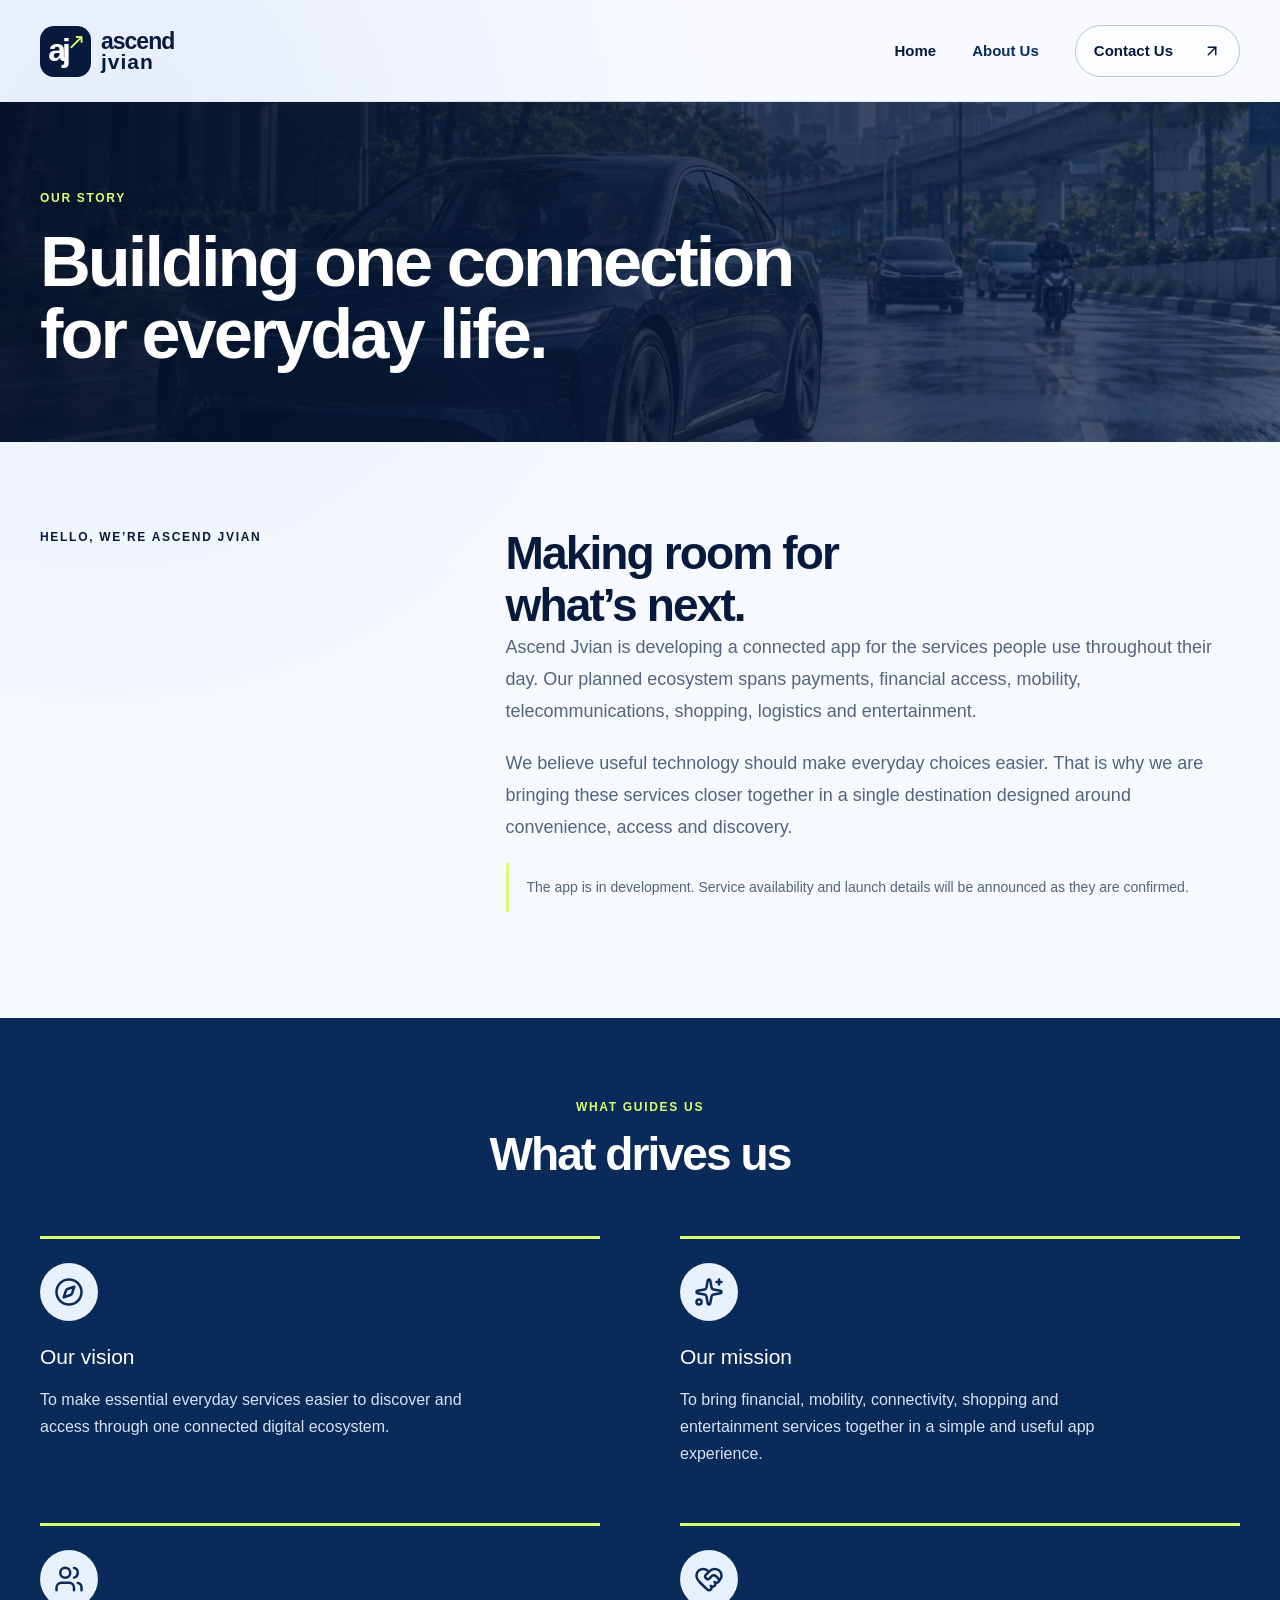
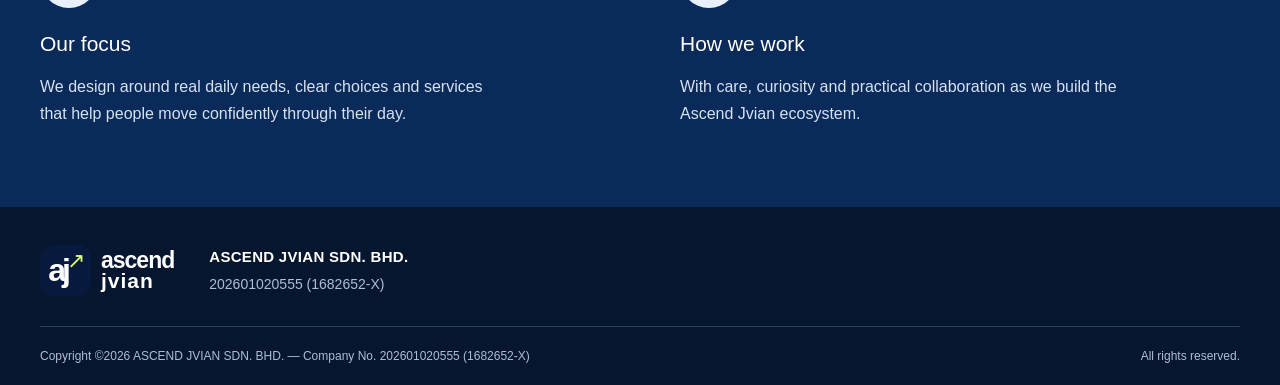
==== about.html @ 7bee1a3d "Keep branch Pages output aligned with site" ====
<!DOCTYPE html><html lang="en"><head><meta charSet="utf-8"/><meta name="viewport" content="width=device-width, initial-scale=1"/><title>About Us | Ascend Jvian</title><meta name="description" content="Learn about Ascend Jvian and the connected everyday app we are developing."/>
<style>/*! tailwindcss v4.2.1 | MIT License | https://tailwindcss.com */
@layer properties{@supports (((-webkit-hyphens:none)) and (not (margin-trim:inline))) or ((-moz-orient:inline) and (not (color:rgb(from red r g b)))){:root,:host{--shimmer-angle:20deg}*,:before,:after{--tw-translate-x:0;--tw-translate-y:0;--tw-translate-z:0;--tw-rotate-x:initial;--tw-rotate-y:initial;--tw-rotate-z:initial;--tw-skew-x:initial;--tw-skew-y:initial;--tw-scroll-snap-strictness:proximity;--tw-space-x-reverse:0;--tw-border-style:solid;--tw-leading:initial;--tw-font-weight:initial;--tw-tracking:initial;--tw-ordinal:initial;--tw-slashed-zero:initial;--tw-numeric-figure:initial;--tw-numeric-spacing:initial;--tw-numeric-fraction:initial;--tw-shadow:0 0 #0000;--tw-shadow-color:initial;--tw-shadow-alpha:100%;--tw-inset-shadow:0 0 #0000;--tw-inset-shadow-color:initial;--tw-inset-shadow-alpha:100%;--tw-ring-color:initial;--tw-ring-shadow:0 0 #0000;--tw-inset-ring-color:initial;--tw-inset-ring-shadow:0 0 #0000;--tw-ring-inset:initial;--tw-ring-offset-width:0px;--tw-ring-offset-color:#fff;--tw-ring-offset-shadow:0 0 #0000;--tw-outline-style:solid;--tw-duration:initial;--tw-ease:initial;--tw-content:"";--tw-scale-x:1;--tw-scale-y:1;--tw-scale-z:1;--tw-blur:initial;--tw-brightness:initial;--tw-contrast:initial;--tw-grayscale:initial;--tw-hue-rotate:initial;--tw-invert:initial;--tw-opacity:initial;--tw-saturate:initial;--tw-sepia:initial;--tw-drop-shadow:initial;--tw-drop-shadow-color:initial;--tw-drop-shadow-alpha:100%;--tw-drop-shadow-size:initial;--tw-backdrop-blur:initial;--tw-backdrop-brightness:initial;--tw-backdrop-contrast:initial;--tw-backdrop-grayscale:initial;--tw-backdrop-hue-rotate:initial;--tw-backdrop-invert:initial;--tw-backdrop-opacity:initial;--tw-backdrop-saturate:initial;--tw-backdrop-sepia:initial;--tw-animation-delay:0s;--tw-animation-direction:normal;--tw-animation-duration:initial;--tw-animation-fill-mode:none;--tw-animation-iteration-count:1;--tw-enter-blur:0;--tw-enter-opacity:1;--tw-enter-rotate:0;--tw-enter-scale:1;--tw-enter-translate-x:0;--tw-enter-translate-y:0;--tw-exit-blur:0;--tw-exit-opacity:1;--tw-exit-rotate:0;--tw-exit-scale:1;--tw-exit-translate-x:0;--tw-exit-translate-y:0;--scroll-fade-t:0px;--scroll-fade-b:0px;--scroll-fade-s:0px;--scroll-fade-e:0px;--scroll-fade-mask:initial;--shimmer-image:initial;--shimmer-text-fill:initial}::backdrop{--tw-translate-x:0;--tw-translate-y:0;--tw-translate-z:0;--tw-rotate-x:initial;--tw-rotate-y:initial;--tw-rotate-z:initial;--tw-skew-x:initial;--tw-skew-y:initial;--tw-scroll-snap-strictness:proximity;--tw-space-x-reverse:0;--tw-border-style:solid;--tw-leading:initial;--tw-font-weight:initial;--tw-tracking:initial;--tw-ordinal:initial;--tw-slashed-zero:initial;--tw-numeric-figure:initial;--tw-numeric-spacing:initial;--tw-numeric-fraction:initial;--tw-shadow:0 0 #0000;--tw-shadow-color:initial;--tw-shadow-alpha:100%;--tw-inset-shadow:0 0 #0000;--tw-inset-shadow-color:initial;--tw-inset-shadow-alpha:100%;--tw-ring-color:initial;--tw-ring-shadow:0 0 #0000;--tw-inset-ring-color:initial;--tw-inset-ring-shadow:0 0 #0000;--tw-ring-inset:initial;--tw-ring-offset-width:0px;--tw-ring-offset-color:#fff;--tw-ring-offset-shadow:0 0 #0000;--tw-outline-style:solid;--tw-duration:initial;--tw-ease:initial;--tw-content:"";--tw-scale-x:1;--tw-scale-y:1;--tw-scale-z:1;--tw-blur:initial;--tw-brightness:initial;--tw-contrast:initial;--tw-grayscale:initial;--tw-hue-rotate:initial;--tw-invert:initial;--tw-opacity:initial;--tw-saturate:initial;--tw-sepia:initial;--tw-drop-shadow:initial;--tw-drop-shadow-color:initial;--tw-drop-shadow-alpha:100%;--tw-drop-shadow-size:initial;--tw-backdrop-blur:initial;--tw-backdrop-brightness:initial;--tw-backdrop-contrast:initial;--tw-backdrop-grayscale:initial;--tw-backdrop-hue-rotate:initial;--tw-backdrop-invert:initial;--tw-backdrop-opacity:initial;--tw-backdrop-saturate:initial;--tw-backdrop-sepia:initial;--tw-animation-delay:0s;--tw-animation-direction:normal;--tw-animation-duration:initial;--tw-animation-fill-mode:none;--tw-animation-iteration-count:1;--tw-enter-blur:0;--tw-enter-opacity:1;--tw-enter-rotate:0;--tw-enter-scale:1;--tw-enter-translate-x:0;--tw-enter-translate-y:0;--tw-exit-blur:0;--tw-exit-opacity:1;--tw-exit-rotate:0;--tw-exit-scale:1;--tw-exit-translate-x:0;--tw-exit-translate-y:0;--scroll-fade-t:0px;--scroll-fade-b:0px;--scroll-fade-s:0px;--scroll-fade-e:0px;--scroll-fade-mask:initial;--shimmer-image:initial;--shimmer-text-fill:initial}}}@layer theme{:root,:host{--font-mono:ui-monospace, SFMono-Regular, Menlo, Monaco, Consolas, "Liberation Mono", "Courier New", monospace;--color-black:#000;--color-white:#fff;--spacing:.25rem;--container-xs:20rem;--container-sm:24rem;--text-xs:.75rem;--text-xs--line-height:calc(1 / .75);--text-sm:.875rem;--text-sm--line-height:calc(1.25 / .875);--text-base:1rem;--text-base--line-height:calc(1.5 / 1);--font-weight-normal:400;--font-weight-medium:500;--tracking-tight:-.025em;--tracking-widest:.1em;--leading-tight:1.25;--leading-snug:1.375;--leading-normal:1.5;--leading-relaxed:1.625;--radius-sm:.25rem;--radius-md:.375rem;--radius-lg:.5rem;--radius-xl:.75rem;--radius-2xl:1rem;--radius-4xl:2rem;--ease-in-out:cubic-bezier(.4, 0, .2, 1);--animate-spin:spin 1s linear infinite;--animate-pulse:pulse 2s cubic-bezier(.4, 0, .6, 1) infinite;--blur-xs:4px;--aspect-video:16 / 9;--default-transition-duration:.15s;--default-transition-timing-function:cubic-bezier(.4, 0, .2, 1);--default-font-family:Arial,Helvetica,sans-serif;--default-mono-font-family:var(--font-mono)}}@layer base{*,:after,:before{box-sizing:border-box;border:0 solid;margin:0;padding:0}::backdrop{box-sizing:border-box;border:0 solid;margin:0;padding:0}::file-selector-button{box-sizing:border-box;border:0 solid;margin:0;padding:0}html,:host{-webkit-text-size-adjust:100%;tab-size:4;line-height:1.5;font-family:var(--default-font-family,ui-sans-serif, system-ui, sans-serif, "Apple Color Emoji", "Segoe UI Emoji", "Segoe UI Symbol", "Noto Color Emoji");font-feature-settings:var(--default-font-feature-settings,normal);font-variation-settings:var(--default-font-variation-settings,normal);-webkit-tap-highlight-color:transparent}hr{height:0;color:inherit;border-top-width:1px}abbr:where([title]){-webkit-text-decoration:underline dotted;text-decoration:underline dotted}h1,h2,h3,h4,h5,h6{font-size:inherit;font-weight:inherit}a{color:inherit;-webkit-text-decoration:inherit;-webkit-text-decoration:inherit;-webkit-text-decoration:inherit;-webkit-text-decoration:inherit;text-decoration:inherit}b,strong{font-weight:bolder}code,kbd,samp,pre{font-family:var(--default-mono-font-family,ui-monospace, SFMono-Regular, Menlo, Monaco, Consolas, "Liberation Mono", "Courier New", monospace);font-feature-settings:var(--default-mono-font-feature-settings,normal);font-variation-settings:var(--default-mono-font-variation-settings,normal);font-size:1em}small{font-size:80%}sub,sup{vertical-align:baseline;font-size:75%;line-height:0;position:relative}sub{bottom:-.25em}sup{top:-.5em}table{text-indent:0;border-color:inherit;border-collapse:collapse}:-moz-focusring{outline:auto}progress{vertical-align:baseline}summary{display:list-item}ol,ul,menu{list-style:none}img,svg,video,canvas,audio,iframe,embed,object{vertical-align:middle;display:block}img,video{max-width:100%;height:auto}button,input,select,optgroup,textarea{font:inherit;font-feature-settings:inherit;font-variation-settings:inherit;letter-spacing:inherit;color:inherit;opacity:1;background-color:#0000;border-radius:0}::file-selector-button{font:inherit;font-feature-settings:inherit;font-variation-settings:inherit;letter-spacing:inherit;color:inherit;opacity:1;background-color:#0000;border-radius:0}:where(select:is([multiple],[size])) optgroup{font-weight:bolder}:where(select:is([multiple],[size])) optgroup option{padding-inline-start:20px}::file-selector-button{margin-inline-end:4px}::placeholder{opacity:1}@supports (not ((-webkit-appearance:-apple-pay-button))) or (contain-intrinsic-size:1px){::placeholder{color:currentColor}@supports (color:color-mix(in lab, red, red)){::placeholder{color:color-mix(in oklab, currentcolor 50%, transparent)}}}textarea{resize:vertical}::-webkit-search-decoration{-webkit-appearance:none}::-webkit-date-and-time-value{min-height:1lh;text-align:inherit}::-webkit-datetime-edit{display:inline-flex}::-webkit-datetime-edit-fields-wrapper{padding:0}::-webkit-datetime-edit{padding-block:0}::-webkit-datetime-edit-year-field{padding-block:0}::-webkit-datetime-edit-month-field{padding-block:0}::-webkit-datetime-edit-day-field{padding-block:0}::-webkit-datetime-edit-hour-field{padding-block:0}::-webkit-datetime-edit-minute-field{padding-block:0}::-webkit-datetime-edit-second-field{padding-block:0}::-webkit-datetime-edit-millisecond-field{padding-block:0}::-webkit-datetime-edit-meridiem-field{padding-block:0}::-webkit-calendar-picker-indicator{line-height:1}:-moz-ui-invalid{box-shadow:none}button,input:where([type=button],[type=reset],[type=submit]){-webkit-appearance:button;appearance:button}::file-selector-button{-webkit-appearance:button;appearance:button}::-webkit-inner-spin-button{height:auto}::-webkit-outer-spin-button{height:auto}[hidden]:where(:not([hidden=until-found])){display:none!important}}@layer components;@layer utilities{.\@container\/card-header{container:card-header/inline-size}.\@container\/field-group{container:field-group/inline-size}.pointer-events-auto{pointer-events:auto}.pointer-events-none{pointer-events:none}.invisible{visibility:hidden}.sr-only{clip-path:inset(50%);white-space:nowrap;border-width:0;width:1px;height:1px;margin:-1px;padding:0;position:absolute;overflow:hidden}.absolute{position:absolute}.fixed{position:fixed}.relative{position:relative}.static{position:static}.inset-0{inset:calc(var(--spacing) * 0)}.inset-x-0{inset-inline:calc(var(--spacing) * 0)}.inset-x-4{inset-inline:calc(var(--spacing) * 4)}.inset-y-0{inset-block:calc(var(--spacing) * 0)}.inset-s-1\/2{inset-inline-start:50%}.start{inset-inline-start:var(--spacing)}.end{inset-inline-end:var(--spacing)}.-top-12{top:calc(var(--spacing) * -12)}.top-0{top:calc(var(--spacing) * 0)}.top-1\.5{top:calc(var(--spacing) * 1.5)}.top-1\/2{top:50%}.top-1\/3{top:33.3333%}.top-2{top:calc(var(--spacing) * 2)}.top-3{top:calc(var(--spacing) * 3)}.top-3\.5{top:calc(var(--spacing) * 3.5)}.top-\[60\%\]{top:60%}.top-full{top:100%}.top-px{top:1px}.-right-12{right:calc(var(--spacing) * -12)}.right-0{right:calc(var(--spacing) * 0)}.right-1{right:calc(var(--spacing) * 1)}.right-2{right:calc(var(--spacing) * 2)}.right-2\.5{right:calc(var(--spacing) * 2.5)}.right-3{right:calc(var(--spacing) * 3)}.-bottom-12{bottom:calc(var(--spacing) * -12)}.bottom-0{bottom:calc(var(--spacing) * 0)}.bottom-4{bottom:calc(var(--spacing) * 4)}.-left-12{left:calc(var(--spacing) * -12)}.left-1\.5{left:calc(var(--spacing) * 1.5)}.left-1\/2{left:50%}.left-3{left:calc(var(--spacing) * 3)}.isolate{isolation:isolate}.z-0{z-index:0}.z-1{z-index:1}.z-10{z-index:10}.z-20{z-index:20}.z-50{z-index:50}.z-\[calc\(1000-var\(--toast-index\)\)\]{z-index:calc(1000 - var(--toast-index))}.order-first{order:-9999}.order-last{order:9999}.col-start-2{grid-column-start:2}.row-span-2{grid-row:span 2/span 2}.row-start-1{grid-row-start:1}.m-\(--drawer-inset\,0px\){margin:var(--drawer-inset,0px)}.-mx-1{margin-inline:calc(var(--spacing) * -1)}.-mx-4{margin-inline:calc(var(--spacing) * -4)}.mx-2{margin-inline:calc(var(--spacing) * 2)}.mx-3\.5{margin-inline:calc(var(--spacing) * 3.5)}.mx-auto{margin-inline:auto}.-my-2{margin-block:calc(var(--spacing) * -2)}.my-0\.5{margin-block:calc(var(--spacing) * .5)}.my-1{margin-block:calc(var(--spacing) * 1)}.my-2{margin-block:calc(var(--spacing) * 2)}.my-auto{margin-block:auto}.-mt-4{margin-top:calc(var(--spacing) * -4)}.mt-0\.5{margin-top:calc(var(--spacing) * .5)}.mt-2{margin-top:calc(var(--spacing) * 2)}.mt-4{margin-top:calc(var(--spacing) * 4)}.mt-auto{margin-top:auto}.-mb-4{margin-bottom:calc(var(--spacing) * -4)}.mb-1\.5{margin-bottom:calc(var(--spacing) * 1.5)}.mb-2{margin-bottom:calc(var(--spacing) * 2)}.-ml-1{margin-left:calc(var(--spacing) * -1)}.-ml-4{margin-left:calc(var(--spacing) * -4)}.ml-1{margin-left:calc(var(--spacing) * 1)}.ml-4{margin-left:calc(var(--spacing) * 4)}.ml-auto{margin-left:auto}.line-clamp-1{-webkit-line-clamp:1;-webkit-box-orient:vertical;display:-webkit-box;overflow:hidden}.line-clamp-2{-webkit-line-clamp:2;-webkit-box-orient:vertical;display:-webkit-box;overflow:hidden}.no-scrollbar{-ms-overflow-style:none;scrollbar-width:none}.no-scrollbar::-webkit-scrollbar{display:none}.block{display:block}.contents{display:contents}.flex{display:flex}.grid{display:grid}.hidden{display:none}.inline-flex{display:inline-flex}.table{display:table}.table-caption{display:table-caption}.table-cell{display:table-cell}.table-row{display:table-row}.field-sizing-content{field-sizing:content}.aspect-\(--ratio\){aspect-ratio:var(--ratio)}.aspect-square{aspect-ratio:1}.aspect-video{aspect-ratio:var(--aspect-video)}.size-\(--cell-size\){width:var(--cell-size);height:var(--cell-size)}.size-2{width:calc(var(--spacing) * 2);height:calc(var(--spacing) * 2)}.size-2\.5{width:calc(var(--spacing) * 2.5);height:calc(var(--spacing) * 2.5)}.size-3{width:calc(var(--spacing) * 3);height:calc(var(--spacing) * 3)}.size-4{width:calc(var(--spacing) * 4);height:calc(var(--spacing) * 4)}.size-5{width:calc(var(--spacing) * 5);height:calc(var(--spacing) * 5)}.size-6{width:calc(var(--spacing) * 6);height:calc(var(--spacing) * 6)}.size-7{width:calc(var(--spacing) * 7);height:calc(var(--spacing) * 7)}.size-8{width:calc(var(--spacing) * 8);height:calc(var(--spacing) * 8)}.size-9{width:calc(var(--spacing) * 9);height:calc(var(--spacing) * 9)}.size-10{width:calc(var(--spacing) * 10);height:calc(var(--spacing) * 10)}.size-auto{width:auto;height:auto}.size-full{width:100%;height:100%}.h-\(--accordion-panel-height\){height:var(--accordion-panel-height)}.h-\(--cell-size\){height:var(--cell-size)}.h-\(--drawer-content-height\){height:var(--drawer-content-height)}.h-\(--height\){height:var(--height)}.h-\(--popup-height\){height:var(--popup-height)}.h-\(--positioner-height\){height:var(--positioner-height)}.h-1{height:calc(var(--spacing) * 1)}.h-1\.5{height:calc(var(--spacing) * 1.5)}.h-2{height:calc(var(--spacing) * 2)}.h-2\.5{height:calc(var(--spacing) * 2.5)}.h-4{height:calc(var(--spacing) * 4)}.h-5{height:calc(var(--spacing) * 5)}.h-6{height:calc(var(--spacing) * 6)}.h-7{height:calc(var(--spacing) * 7)}.h-8{height:calc(var(--spacing) * 8)}.h-8\!{height:calc(var(--spacing) * 8)!important}.h-9{height:calc(var(--spacing) * 9)}.h-10{height:calc(var(--spacing) * 10)}.h-12{height:calc(var(--spacing) * 12)}.h-\[calc\(--spacing\(5\.25\)\)\]{height:calc(calc(var(--spacing) * 5.25))}.h-\[calc\(100\%-1px\)\]{height:calc(100% - 1px)}.h-auto{height:auto}.h-full{height:100%}.h-max{height:max-content}.h-px{height:1px}.h-svh{height:100svh}.max-h-\(--available-height\){max-height:var(--available-height)}.max-h-\(--drawer-content-max-height\,none\){max-height:var(--drawer-content-max-height,none)}.max-h-72{max-height:calc(var(--spacing) * 72)}.max-h-\[min\(calc\(--spacing\(72\)---spacing\(9\)\)\,calc\(var\(--available-height\)---spacing\(9\)\)\)\]{max-height:min(calc(calc(var(--spacing) * 72) - calc(var(--spacing) * 9)), calc(var(--available-height) - calc(var(--spacing) * 9)))}.min-h-0{min-height:calc(var(--spacing) * 0)}.min-h-4{min-height:calc(var(--spacing) * 4)}.min-h-8{min-height:calc(var(--spacing) * 8)}.min-h-16{min-height:calc(var(--spacing) * 16)}.min-h-dvh{min-height:100dvh}.min-h-full{min-height:100%}.min-h-svh{min-height:100svh}.w-\(--anchor-width\){width:var(--anchor-width)}.w-\(--cell-size\){width:var(--cell-size)}.w-\(--drawer-content-width\,auto\){width:var(--drawer-content-width,auto)}.w-\(--popup-width\){width:var(--popup-width)}.w-\(--positioner-width\){width:var(--positioner-width)}.w-\(--sidebar-width\){width:var(--sidebar-width)}.w-0{width:calc(var(--spacing) * 0)}.w-1{width:calc(var(--spacing) * 1)}.w-2{width:calc(var(--spacing) * 2)}.w-2\.5{width:calc(var(--spacing) * 2.5)}.w-4{width:calc(var(--spacing) * 4)}.w-5{width:calc(var(--spacing) * 5)}.w-10{width:calc(var(--spacing) * 10)}.w-24{width:calc(var(--spacing) * 24)}.w-64{width:calc(var(--spacing) * 64)}.w-72{width:calc(var(--spacing) * 72)}.w-auto{width:auto}.w-fit{width:fit-content}.w-full{width:100%}.w-max{width:max-content}.w-px{width:1px}.max-w-\(--available-width\){max-width:var(--available-width)}.max-w-\(--skeleton-width\){max-width:var(--skeleton-width)}.max-w-\[80\%\]{max-width:80%}.max-w-\[calc\(100\%-2rem\)\]{max-width:calc(100% - 2rem)}.max-w-full{max-width:100%}.max-w-max{max-width:max-content}.max-w-sm{max-width:var(--container-sm)}.max-w-xs{max-width:var(--container-xs)}.min-w-\(--cell-size\){min-width:var(--cell-size)}.min-w-0{min-width:calc(var(--spacing) * 0)}.min-w-5{min-width:calc(var(--spacing) * 5)}.min-w-7{min-width:calc(var(--spacing) * 7)}.min-w-8{min-width:calc(var(--spacing) * 8)}.min-w-9{min-width:calc(var(--spacing) * 9)}.min-w-16{min-width:calc(var(--spacing) * 16)}.min-w-32{min-width:calc(var(--spacing) * 32)}.min-w-36{min-width:calc(var(--spacing) * 36)}.min-w-40{min-width:calc(var(--spacing) * 40)}.min-w-\[96px\]{min-width:96px}.min-w-\[calc\(var\(--anchor-width\)\+--spacing\(7\)\)\]{min-width:calc(var(--anchor-width) + calc(var(--spacing) * 7))}.flex-1{flex:1}.shrink-0{flex-shrink:0}.grow{flex-grow:1}.grow-0{flex-grow:0}.basis-full{flex-basis:100%}.caption-bottom{caption-side:bottom}.border-collapse{border-collapse:collapse}.origin-\(--transform-origin\){transform-origin:var(--transform-origin)}.origin-bottom{transform-origin:bottom}.-translate-x-1\/2{--tw-translate-x:calc(calc(1 / 2 * 100%) * -1);translate:var(--tw-translate-x) var(--tw-translate-y)}.-translate-x-px{--tw-translate-x:-1px;translate:var(--tw-translate-x) var(--tw-translate-y)}.translate-x-px{--tw-translate-x:1px;translate:var(--tw-translate-x) var(--tw-translate-y)}.-translate-y-1\/2{--tw-translate-y:calc(calc(1 / 2 * 100%) * -1);translate:var(--tw-translate-x) var(--tw-translate-y)}.-translate-y-3\/4{--tw-translate-y:calc(calc(3 / 4 * 100%) * -1);translate:var(--tw-translate-x) var(--tw-translate-y)}.translate-y-0{--tw-translate-y:calc(var(--spacing) * 0);translate:var(--tw-translate-x) var(--tw-translate-y)}.translate-y-3\/4{--tw-translate-y:calc(3 / 4 * 100%);translate:var(--tw-translate-x) var(--tw-translate-y)}.translate-y-\[calc\(-50\%-2px\)\]{--tw-translate-y:calc(-50% - 2px);translate:var(--tw-translate-x) var(--tw-translate-y)}.rotate-45{rotate:45deg}.rotate-90{rotate:90deg}.\[transform\:translateX\(var\(--toast-swipe-movement-x\)\)_translateY\(calc\(var\(--toast-swipe-movement-y\)-\(var\(--toast-index\)\*var\(--peek\)\)-\(var\(--shrink\)\*var\(--height\)\)\)\)_scale\(var\(--scale\)\)\]{transform:translateX(var(--toast-swipe-movement-x)) translateY(calc(var(--toast-swipe-movement-y) - (var(--toast-index) * var(--peek)) - (var(--shrink) * var(--height)))) scale(var(--scale))}.transform-\[translate3d\(var\(--translate-x\,0px\)\,var\(--translate-y\,0px\)\,0\)_scale\(var\(--stack-scale\)\)\]{transform:translate3d(var(--translate-x,0px),var(--translate-y,0px),0) scale(var(--stack-scale))}.scroll-fade-x{--_scroll-fade-size-s:var(--scroll-fade-s-size,var(--scroll-fade-size,min(12%, calc(var(--spacing) * 10))));--_scroll-fade-size-e:var(--scroll-fade-e-size,var(--scroll-fade-size,min(12%, calc(var(--spacing) * 10))));--scroll-fade-inline:linear-gradient(to right, transparent 0, #000 var(--scroll-fade-s,0px), #000 calc(100% - var(--scroll-fade-e,0px)), transparent 100%)}.scroll-fade-x:where([dir=rtl],[dir=rtl] *){--scroll-fade-inline:linear-gradient(to left, transparent 0, #000 var(--scroll-fade-s,0px), #000 calc(100% - var(--scroll-fade-e,0px)), transparent 100%)}.scroll-fade-x{-webkit-mask-image:var(--scroll-fade-mask,var(--scroll-fade-inline));-webkit-mask-image:var(--scroll-fade-mask,var(--scroll-fade-inline));-webkit-mask-image:var(--scroll-fade-mask,var(--scroll-fade-inline));-webkit-mask-image:var(--scroll-fade-mask,var(--scroll-fade-inline));mask-image:var(--scroll-fade-mask,var(--scroll-fade-inline));-webkit-mask-composite:source-in;-webkit-mask-composite:source-in;-webkit-mask-composite:source-in;-webkit-mask-repeat:no-repeat;mask-repeat:no-repeat;-webkit-mask-composite:source-in;mask-composite:intersect}@supports (animation-timeline:scroll()){.scroll-fade-x{animation:1ms ease-in-out scroll-fade-reveal-s,1ms ease-in-out scroll-fade-reveal-e;animation-timeline:scroll(self inline),scroll(self inline);animation-range:0 var(--scroll-fade-reveal,calc(var(--spacing) * 24)), calc(100% - var(--scroll-fade-reveal,calc(var(--spacing) * 24))) 100%;animation-fill-mode:both}}@supports not (animation-timeline:scroll()){.scroll-fade-x{--scroll-fade-s:var(--_scroll-fade-size-s);--scroll-fade-e:var(--_scroll-fade-size-e)}}.scroll-fade-b{--_scroll-fade-size-b:var(--scroll-fade-b-size,var(--scroll-fade-size,min(12%, calc(var(--spacing) * 10))));--scroll-fade-mask:linear-gradient(to bottom, #000 0, #000 calc(100% - var(--scroll-fade-b,0px)), transparent 100%);-webkit-mask-image:var(--scroll-fade-mask);-webkit-mask-image:var(--scroll-fade-mask);-webkit-mask-image:var(--scroll-fade-mask);-webkit-mask-image:var(--scroll-fade-mask);mask-image:var(--scroll-fade-mask);-webkit-mask-composite:source-in;-webkit-mask-composite:source-in;-webkit-mask-composite:source-in;-webkit-mask-repeat:no-repeat;mask-repeat:no-repeat;-webkit-mask-composite:source-in;mask-composite:intersect}@supports (animation-timeline:scroll()){.scroll-fade-b{animation:1ms ease-in-out scroll-fade-reveal-b;animation-timeline:scroll(self y);animation-range:calc(100% - var(--scroll-fade-reveal,calc(var(--spacing) * 24))) 100%;animation-fill-mode:both}}@supports not (animation-timeline:scroll()){.scroll-fade-b{--scroll-fade-b:var(--_scroll-fade-size-b)}}.animate-caret-blink{animation:1.25s ease-out infinite caret-blink}.animate-pulse{animation:var(--animate-pulse)}.animate-spin{animation:var(--animate-spin)}.cursor-default{cursor:default}.cursor-grab{cursor:grab}.cursor-text{cursor:text}.touch-manipulation{touch-action:manipulation}.touch-none{touch-action:none}.resize-none{resize:none}.snap-x{scroll-snap-type:x var(--tw-scroll-snap-strictness)}.snap-mandatory{--tw-scroll-snap-strictness:mandatory}.scroll-my-1{scroll-margin-block:calc(var(--spacing) * 1)}.scroll-px-1{scroll-padding-inline:calc(var(--spacing) * 1)}.scroll-py-1{scroll-padding-block:calc(var(--spacing) * 1)}.list-disc{list-style-type:disc}.list-none{list-style-type:none}.appearance-none{-webkit-appearance:none;appearance:none}.auto-rows-min{grid-auto-rows:min-content}.grid-rows-\[auto_1fr\]{grid-template-rows:auto 1fr}.flex-col{flex-direction:column}.flex-col-reverse{flex-direction:column-reverse}.flex-row{flex-direction:row}.flex-wrap{flex-wrap:wrap}.place-content-center{place-content:center}.place-items-center{place-items:center}.items-center{align-items:center}.items-end{align-items:flex-end}.items-start{align-items:flex-start}.items-stretch{align-items:stretch}.justify-between{justify-content:space-between}.justify-center{justify-content:center}.justify-start{justify-content:flex-start}.gap-\(--card-spacing\){gap:var(--card-spacing)}.gap-0{gap:calc(var(--spacing) * 0)}.gap-0\.5{gap:calc(var(--spacing) * .5)}.gap-1{gap:calc(var(--spacing) * 1)}.gap-1\.5{gap:calc(var(--spacing) * 1.5)}.gap-2{gap:calc(var(--spacing) * 2)}.gap-2\.5{gap:calc(var(--spacing) * 2.5)}.gap-3{gap:calc(var(--spacing) * 3)}.gap-4{gap:calc(var(--spacing) * 4)}.gap-5{gap:calc(var(--spacing) * 5)}.gap-6{gap:calc(var(--spacing) * 6)}.gap-\[--spacing\(var\(--gap\)\)\]{gap:calc(var(--spacing) * var(--gap))}:where(.-space-x-2>:not(:last-child)){--tw-space-x-reverse:0;margin-inline-start:calc(calc(var(--spacing) * -2) * var(--tw-space-x-reverse));margin-inline-end:calc(calc(var(--spacing) * -2) * calc(1 - var(--tw-space-x-reverse)))}.self-end{align-self:flex-end}.self-start{align-self:flex-start}.self-stretch{align-self:stretch}.justify-self-end{justify-self:flex-end}.truncate{text-overflow:ellipsis;white-space:nowrap;overflow:hidden}.overflow-auto{overflow:auto}.overflow-hidden{overflow:hidden}.overflow-x-auto{overflow-x:auto}.overflow-x-hidden{overflow-x:hidden}.overflow-y-auto{overflow-y:auto}.overscroll-contain{overscroll-behavior:contain}.overscroll-x-contain{overscroll-behavior-x:contain}.rounded-\(--cell-radius\){border-radius:var(--cell-radius)}.rounded-2xl{border-radius:var(--radius-2xl)}.rounded-4xl{border-radius:var(--radius-4xl)}.rounded-\[2px\]{border-radius:2px}.rounded-\[4px\]{border-radius:4px}.rounded-\[calc\(var\(--radius\)-3px\)\]{border-radius:calc(var(--radius) - 3px)}.rounded-\[inherit\]{border-radius:inherit}.rounded-\[min\(var\(--radius-md\)\,10px\)\]{border-radius:min(var(--radius-md), 10px)}.rounded-\[min\(var\(--radius-md\)\,12px\)\]{border-radius:min(var(--radius-md), 12px)}.rounded-full{border-radius:2147483647px}.rounded-lg{border-radius:var(--radius-lg)}.rounded-lg\!{border-radius:var(--radius-lg)!important}.rounded-md{border-radius:var(--radius-md)}.rounded-none{border-radius:0}.rounded-sm{border-radius:var(--radius-sm)}.rounded-xl{border-radius:var(--radius-xl)}.rounded-xl\!{border-radius:var(--radius-xl)!important}.rounded-t-xl{border-top-left-radius:var(--radius-xl);border-top-right-radius:var(--radius-xl)}.rounded-l-\(--cell-radius\){border-top-left-radius:var(--cell-radius);border-bottom-left-radius:var(--cell-radius)}.rounded-tl-sm{border-top-left-radius:var(--radius-sm)}.rounded-r-\(--cell-radius\){border-top-right-radius:var(--cell-radius);border-bottom-right-radius:var(--cell-radius)}.rounded-b-xl{border-bottom-right-radius:var(--radius-xl);border-bottom-left-radius:var(--radius-xl)}.border{border-style:var(--tw-border-style);border-width:1px}.border-0{border-style:var(--tw-border-style);border-width:0}.border-\[1\.5px\]{border-style:var(--tw-border-style);border-width:1.5px}.border-y{border-block-style:var(--tw-border-style);border-block-width:1px}.border-t{border-top-style:var(--tw-border-style);border-top-width:1px}.border-r{border-right-style:var(--tw-border-style);border-right-width:1px}.border-b{border-bottom-style:var(--tw-border-style);border-bottom-width:1px}.border-l{border-left-style:var(--tw-border-style);border-left-width:1px}.border-dashed{--tw-border-style:dashed;border-style:dashed}.border-none{--tw-border-style:none;border-style:none}.border-\(--color-border\){border-color:var(--color-border)}.border-transparent{border-color:#0000}.bg-\(--color-bg\){background-color:var(--color-bg)}.bg-\[Canvas\]{background-color:canvas}.bg-background{background-color:var(--background)}.bg-black\/10{background-color:#0000001a}@supports (color:color-mix(in lab, red, red)){.bg-black\/10{background-color:color-mix(in oklab, var(--color-black) 10%, transparent)}}.bg-foreground{background-color:var(--foreground)}.bg-primary{background-color:var(--primary)}.bg-transparent{background-color:#0000}.bg-white{background-color:var(--color-white)}.bg-clip-padding{background-clip:padding-box}.fill-foreground{fill:var(--foreground)}.object-cover{object-fit:cover}.p-\(--card-spacing\){padding:var(--card-spacing)}.p-0{padding:calc(var(--spacing) * 0)}.p-1{padding:calc(var(--spacing) * 1)}.p-2{padding:calc(var(--spacing) * 2)}.p-2\.5{padding:calc(var(--spacing) * 2.5)}.p-4{padding:calc(var(--spacing) * 4)}.p-6{padding:calc(var(--spacing) * 6)}.p-\[3px\]{padding:3px}.p-px{padding:1px}.px-\(--card-spacing\){padding-inline:var(--card-spacing)}.px-\(--cell-size\){padding-inline:var(--cell-size)}.px-1{padding-inline:calc(var(--spacing) * 1)}.px-1\.5{padding-inline:calc(var(--spacing) * 1.5)}.px-2{padding-inline:calc(var(--spacing) * 2)}.px-2\.5{padding-inline:calc(var(--spacing) * 2.5)}.px-3{padding-inline:calc(var(--spacing) * 3)}.py-\(--card-spacing\){padding-block:var(--card-spacing)}.py-0\.5{padding-block:calc(var(--spacing) * .5)}.py-1{padding-block:calc(var(--spacing) * 1)}.py-1\.5{padding-block:calc(var(--spacing) * 1.5)}.py-2{padding-block:calc(var(--spacing) * 2)}.py-2\.5{padding-block:calc(var(--spacing) * 2.5)}.py-6{padding-block:calc(var(--spacing) * 6)}.py-\[2px\]{padding-block:2px}.pt-0{padding-top:calc(var(--spacing) * 0)}.pt-2{padding-top:calc(var(--spacing) * 2)}.pt-3{padding-top:calc(var(--spacing) * 3)}.pt-4{padding-top:calc(var(--spacing) * 4)}.pr-1\.5{padding-right:calc(var(--spacing) * 1.5)}.pr-1\.5\!{padding-right:calc(var(--spacing) * 1.5)!important}.pr-2{padding-right:calc(var(--spacing) * 2)}.pr-8{padding-right:calc(var(--spacing) * 8)}.pb-0{padding-bottom:calc(var(--spacing) * 0)}.pb-2{padding-bottom:calc(var(--spacing) * 2)}.pb-2\.5{padding-bottom:calc(var(--spacing) * 2.5)}.pb-3{padding-bottom:calc(var(--spacing) * 3)}.pl-1\.5{padding-left:calc(var(--spacing) * 1.5)}.pl-1\.5\!{padding-left:calc(var(--spacing) * 1.5)!important}.pl-2{padding-left:calc(var(--spacing) * 2)}.pl-2\.5{padding-left:calc(var(--spacing) * 2.5)}.pl-4{padding-left:calc(var(--spacing) * 4)}.pl-7{padding-left:calc(var(--spacing) * 7)}.text-center{text-align:center}.text-left{text-align:left}.align-middle{vertical-align:middle}.font-mono{font-family:var(--font-mono)}.font-sans{font-family:Arial,Helvetica,sans-serif}.text-base{font-size:var(--text-base);line-height:var(--tw-leading,var(--text-base--line-height))}.text-sm{font-size:var(--text-sm);line-height:var(--tw-leading,var(--text-sm--line-height))}.text-sm\/relaxed{font-size:var(--text-sm);line-height:var(--leading-relaxed)}.text-xs{font-size:var(--text-xs);line-height:var(--tw-leading,var(--text-xs--line-height))}.text-\[0\.8rem\]{font-size:.8rem}.leading-none{--tw-leading:1;line-height:1}.leading-normal{--tw-leading:var(--leading-normal);line-height:var(--leading-normal)}.leading-relaxed{--tw-leading:var(--leading-relaxed);line-height:var(--leading-relaxed)}.leading-snug{--tw-leading:var(--leading-snug);line-height:var(--leading-snug)}.leading-tight{--tw-leading:var(--leading-tight);line-height:var(--leading-tight)}.font-medium{--tw-font-weight:var(--font-weight-medium);font-weight:var(--font-weight-medium)}.font-normal{--tw-font-weight:var(--font-weight-normal);font-weight:var(--font-weight-normal)}.tracking-tight{--tw-tracking:var(--tracking-tight);letter-spacing:var(--tracking-tight)}.tracking-widest{--tw-tracking:var(--tracking-widest);letter-spacing:var(--tracking-widest)}.text-balance{text-wrap:balance}.wrap-break-word{overflow-wrap:break-word}.whitespace-nowrap{white-space:nowrap}.text-\[CanvasText\]{color:canvastext}.text-background{color:var(--background)}.text-current{color:currentColor}.text-foreground,.text-foreground\/60{color:var(--foreground)}@supports (color:color-mix(in lab, red, red)){.text-foreground\/60{color:color-mix(in oklab, var(--foreground) 60%, transparent)}}.text-primary{color:var(--primary)}.tabular-nums{--tw-numeric-spacing:tabular-nums;font-variant-numeric:var(--tw-ordinal,) var(--tw-slashed-zero,) var(--tw-numeric-figure,) var(--tw-numeric-spacing,) var(--tw-numeric-fraction,)}.underline-offset-4{text-underline-offset:4px}.opacity-0{opacity:0}.opacity-50{opacity:.5}.opacity-60{opacity:.6}.opacity-\[max\(var\(--drawer-overlay-min-opacity\,0\)\,calc\(1-var\(--drawer-swipe-progress\)\)\)\]{opacity:max(var(--drawer-overlay-min-opacity,0), calc(1 - var(--drawer-swipe-progress)))}.bg-blend-color{background-blend-mode:color}.shadow{--tw-shadow:0 1px 3px 0 var(--tw-shadow-color,#0000001a), 0 1px 2px -1px var(--tw-shadow-color,#0000001a);box-shadow:var(--tw-inset-shadow), var(--tw-inset-ring-shadow), var(--tw-ring-offset-shadow), var(--tw-ring-shadow), var(--tw-shadow)}.shadow-\[0_0_0_1px_var\(--sidebar-border\)\]{--tw-shadow:0 0 0 1px var(--tw-shadow-color,var(--sidebar-border));box-shadow:var(--tw-inset-shadow), var(--tw-inset-ring-shadow), var(--tw-ring-offset-shadow), var(--tw-ring-shadow), var(--tw-shadow)}.shadow-lg{--tw-shadow:0 10px 15px -3px var(--tw-shadow-color,#0000001a), 0 4px 6px -4px var(--tw-shadow-color,#0000001a);box-shadow:var(--tw-inset-shadow), var(--tw-inset-ring-shadow), var(--tw-ring-offset-shadow), var(--tw-ring-shadow), var(--tw-shadow)}.shadow-md{--tw-shadow:0 4px 6px -1px var(--tw-shadow-color,#0000001a), 0 2px 4px -2px var(--tw-shadow-color,#0000001a);box-shadow:var(--tw-inset-shadow), var(--tw-inset-ring-shadow), var(--tw-ring-offset-shadow), var(--tw-ring-shadow), var(--tw-shadow)}.shadow-none{--tw-shadow:0 0 #0000;box-shadow:var(--tw-inset-shadow), var(--tw-inset-ring-shadow), var(--tw-ring-offset-shadow), var(--tw-ring-shadow), var(--tw-shadow)}.shadow-none\!{--tw-shadow:0 0 #0000!important;box-shadow:var(--tw-inset-shadow), var(--tw-inset-ring-shadow), var(--tw-ring-offset-shadow), var(--tw-ring-shadow), var(--tw-shadow)!important}.shadow-xl{--tw-shadow:0 20px 25px -5px var(--tw-shadow-color,#0000001a), 0 8px 10px -6px var(--tw-shadow-color,#0000001a);box-shadow:var(--tw-inset-shadow), var(--tw-inset-ring-shadow), var(--tw-ring-offset-shadow), var(--tw-ring-shadow), var(--tw-shadow)}.ring-0{--tw-ring-shadow:var(--tw-ring-inset,) 0 0 0 calc(0px + var(--tw-ring-offset-width)) var(--tw-ring-color,currentcolor);box-shadow:var(--tw-inset-shadow), var(--tw-inset-ring-shadow), var(--tw-ring-offset-shadow), var(--tw-ring-shadow), var(--tw-shadow)}.ring-1{--tw-ring-shadow:var(--tw-ring-inset,) 0 0 0 calc(1px + var(--tw-ring-offset-width)) var(--tw-ring-color,currentcolor);box-shadow:var(--tw-inset-shadow), var(--tw-inset-ring-shadow), var(--tw-ring-offset-shadow), var(--tw-ring-shadow), var(--tw-shadow)}.ring-2{--tw-ring-shadow:var(--tw-ring-inset,) 0 0 0 calc(2px + var(--tw-ring-offset-width)) var(--tw-ring-color,currentcolor);box-shadow:var(--tw-inset-shadow), var(--tw-inset-ring-shadow), var(--tw-ring-offset-shadow), var(--tw-ring-shadow), var(--tw-shadow)}.ring-3{--tw-ring-shadow:var(--tw-ring-inset,) 0 0 0 calc(3px + var(--tw-ring-offset-width)) var(--tw-ring-color,currentcolor);box-shadow:var(--tw-inset-shadow), var(--tw-inset-ring-shadow), var(--tw-ring-offset-shadow), var(--tw-ring-shadow), var(--tw-shadow)}.ring-background{--tw-ring-color:var(--background)}.ring-foreground\/10{--tw-ring-color:var(--foreground)}@supports (color:color-mix(in lab, red, red)){.ring-foreground\/10{--tw-ring-color:color-mix(in oklab, var(--foreground) 10%, transparent)}}.ring-offset-background{--tw-ring-offset-color:var(--background)}.outline-hidden{--tw-outline-style:none;outline-style:none}@media (forced-colors:active){.outline-hidden{outline-offset:2px;outline:2px solid #0000}}.outline{outline-style:var(--tw-outline-style);outline-width:1px}.transition{transition-property:color,background-color,border-color,outline-color,text-decoration-color,fill,stroke,--tw-gradient-from,--tw-gradient-via,--tw-gradient-to,opacity,box-shadow,transform,translate,scale,rotate,filter,-webkit-backdrop-filter,backdrop-filter,display,content-visibility,overlay,pointer-events;transition-timing-function:var(--tw-ease,var(--default-transition-timing-function));transition-duration:var(--tw-duration,var(--default-transition-duration))}.transition-\[color\,box-shadow\]{transition-property:color,box-shadow;transition-timing-function:var(--tw-ease,var(--default-transition-timing-function));transition-duration:var(--tw-duration,var(--default-transition-duration))}.transition-\[left\,right\,width\]{transition-property:left,right,width;transition-timing-function:var(--tw-ease,var(--default-transition-timing-function));transition-duration:var(--tw-duration,var(--default-transition-duration))}.transition-\[margin\,opacity\]{transition-property:margin,opacity;transition-timing-function:var(--tw-ease,var(--default-transition-timing-function));transition-duration:var(--tw-duration,var(--default-transition-duration))}.transition-\[opacity\,transform\,translate\]{transition-property:opacity,transform,translate;transition-timing-function:var(--tw-ease,var(--default-transition-timing-function));transition-duration:var(--tw-duration,var(--default-transition-duration))}.transition-\[opacity\,transform\,width\,height\,scale\,translate\]{transition-property:opacity,transform,width,height,scale,translate;transition-timing-function:var(--tw-ease,var(--default-transition-timing-function));transition-duration:var(--tw-duration,var(--default-transition-duration))}.transition-\[top\,left\,right\,bottom\]{transition-property:top,left,right,bottom;transition-timing-function:var(--tw-ease,var(--default-transition-timing-function));transition-duration:var(--tw-duration,var(--default-transition-duration))}.transition-\[transform\,height\,opacity\,filter\]{transition-property:transform,height,opacity,filter;transition-timing-function:var(--tw-ease,var(--default-transition-timing-function));transition-duration:var(--tw-duration,var(--default-transition-duration))}.transition-\[translate\,scale\,opacity\]{transition-property:translate,scale,opacity;transition-timing-function:var(--tw-ease,var(--default-transition-timing-function));transition-duration:var(--tw-duration,var(--default-transition-duration))}.transition-\[width\,height\,padding\]{transition-property:width,height,padding;transition-timing-function:var(--tw-ease,var(--default-transition-timing-function));transition-duration:var(--tw-duration,var(--default-transition-duration))}.transition-\[width\]{transition-property:width;transition-timing-function:var(--tw-ease,var(--default-transition-timing-function));transition-duration:var(--tw-duration,var(--default-transition-duration))}.transition-all{transition-property:all;transition-timing-function:var(--tw-ease,var(--default-transition-timing-function));transition-duration:var(--tw-duration,var(--default-transition-duration))}.transition-colors{transition-property:color,background-color,border-color,outline-color,text-decoration-color,fill,stroke,--tw-gradient-from,--tw-gradient-via,--tw-gradient-to;transition-timing-function:var(--tw-ease,var(--default-transition-timing-function));transition-duration:var(--tw-duration,var(--default-transition-duration))}.transition-opacity{transition-property:opacity;transition-timing-function:var(--tw-ease,var(--default-transition-timing-function));transition-duration:var(--tw-duration,var(--default-transition-duration))}.transition-transform{transition-property:transform,translate,scale,rotate;transition-timing-function:var(--tw-ease,var(--default-transition-timing-function));transition-duration:var(--tw-duration,var(--default-transition-duration))}.transition-none{transition-property:none}.duration-100{--tw-duration:.1s;transition-duration:.1s}.duration-150{--tw-duration:.15s;transition-duration:.15s}.duration-200{--tw-duration:.2s;transition-duration:.2s}.duration-250{--tw-duration:.25s;transition-duration:.25s}.duration-300{--tw-duration:.3s;transition-duration:.3s}.duration-450{--tw-duration:.45s;transition-duration:.45s}.duration-1000{--tw-duration:1s;transition-duration:1s}.duration-\[0\.35s\]{--tw-duration:.35s;transition-duration:.35s}.ease-\[cubic-bezier\(0\.22\,1\,0\.36\,1\)\]{--tw-ease:cubic-bezier(.22,1,.36,1);transition-timing-function:cubic-bezier(.22,1,.36,1)}.ease-\[cubic-bezier\(0\.32\,0\.72\,0\,1\)\]{--tw-ease:cubic-bezier(.32,.72,0,1);transition-timing-function:cubic-bezier(.32,.72,0,1)}.ease-\[cubic-bezier\(0\.45\,1\.005\,0\,1\.005\)\]{--tw-ease:cubic-bezier(.45,1.005,0,1.005);transition-timing-function:cubic-bezier(.45,1.005,0,1.005)}.ease-in-out{--tw-ease:var(--ease-in-out);transition-timing-function:var(--ease-in-out)}.ease-linear{--tw-ease:linear;transition-timing-function:linear}.will-change-transform{will-change:transform}.contain-content{contain:content}.outline-none{--tw-outline-style:none;outline-style:none}.select-none{-webkit-user-select:none;user-select:none}.select-text{-webkit-user-select:text;user-select:text}.\[--bleed\:3rem\]{--bleed:3rem}.\[--card-spacing\:--spacing\(4\)\]{--card-spacing:calc(var(--spacing) * 4)}.\[--cell-radius\:var\(--radius-md\)\]{--cell-radius:var(--radius-md)}.\[--cell-size\:--spacing\(7\)\]{--cell-size:calc(var(--spacing) * 7)}.\[--drawer-content-height\:var\(--drawer-height\,auto\)\]{--drawer-content-height:var(--drawer-height,auto)}.\[--gap\:0\.75rem\]{--gap:.75rem}.\[--height\:var\(--toast-frontmost-height\,var\(--toast-height\)\)\]{--height:var(--toast-frontmost-height,var(--toast-height))}.\[--offset-y\:calc\(var\(--toast-offset-y\)\*-1\+calc\(var\(--toast-index\)\*var\(--gap\)\*-1\)\+var\(--toast-swipe-movement-y\)\)\]{--offset-y:calc(var(--toast-offset-y) * -1 + calc(var(--toast-index) * var(--gap) * -1) + var(--toast-swipe-movement-y))}.\[--peek\:0\.75rem\]{--peek:.75rem}.\[--peek\:1rem\]{--peek:1rem}.\[--scale\:calc\(max\(0\,1-\(var\(--toast-index\)\*0\.1\)\)\)\]{--scale:calc(max(0, 1 - (var(--toast-index) * .1)))}.\[--shrink\:calc\(1-var\(--scale\)\)\]{--shrink:calc(1 - var(--scale))}.\[--stack-height\:var\(--drawer-frontmost-height\,var\(--drawer-height\,0px\)\)\]{--stack-height:var(--drawer-frontmost-height,var(--drawer-height,0px))}.\[--stack-peek-offset\:max\(0px\,calc\(\(var\(--nested-drawers\)-var\(--stack-progress\)\)\*var\(--peek\)\)\)\]{--stack-peek-offset:max(0px, calc((var(--nested-drawers) - var(--stack-progress)) * var(--peek)))}.\[--stack-progress\:clamp\(0\,var\(--drawer-swipe-progress\)\,1\)\]{--stack-progress:clamp(0, var(--drawer-swipe-progress), 1)}.\[--stack-scale-base\:max\(0\,calc\(1-\(var\(--nested-drawers\)\*var\(--stack-step\)\)\)\)\]{--stack-scale-base:max(0, calc(1 - (var(--nested-drawers) * var(--stack-step))))}.\[--stack-scale\:clamp\(0\,calc\(var\(--stack-scale-base\)\+\(var\(--stack-step\)\*var\(--stack-progress\)\)\)\,1\)\]{--stack-scale:clamp(0, calc(var(--stack-scale-base) + (var(--stack-step) * var(--stack-progress))), 1)}.\[--stack-shrink\:calc\(1-var\(--stack-scale\)\)\]{--stack-shrink:calc(1 - var(--stack-scale))}.\[--stack-step\:0\.05\]{--stack-step:.05}.\[contain-intrinsic-size\:auto_10rem\]{contain-intrinsic-size:auto 10rem}.\[content-visibility\:auto\]{content-visibility:auto}.\[interpolate-size\:allow-keywords\]{interpolate-size:allow-keywords}.\[transition\:transform_500ms_cubic-bezier\(0\.22\,1\,0\.36\,1\)\,opacity_500ms\,height_150ms\]{transition:transform .5s cubic-bezier(.22,1,.36,1),opacity .5s,height .15s}:is(.\*\:w-full>*){width:100%}.not-last\:border-b:not(:last-child){border-bottom-style:var(--tw-border-style);border-bottom-width:1px}.group-focus-within\/menu-item\:opacity-100:is(:where(.group\/menu-item):focus-within *){opacity:1}@media (hover:hover){.group-hover\/menu-item\:opacity-100:is(:where(.group\/menu-item):hover *){opacity:1}}.group-has-disabled\/field\:opacity-50:is(:where(.group\/field):has(:disabled) *){opacity:.5}.group-has-data-\[sidebar\=menu-action\]\/menu-item\:pr-8:is(:where(.group\/menu-item):has([data-sidebar=menu-action]) *){padding-right:calc(var(--spacing) * 8)}.group-has-data-\[size\=lg\]\/avatar-group\:size-10:is(:where(.group\/avatar-group):has([data-size=lg]) *){width:calc(var(--spacing) * 10);height:calc(var(--spacing) * 10)}.group-has-data-\[size\=sm\]\/avatar-group\:size-6:is(:where(.group\/avatar-group):has([data-size=sm]) *){width:calc(var(--spacing) * 6);height:calc(var(--spacing) * 6)}.group-has-data-\[slot\=combobox-clear\]\/input-group\:hidden:is(:where(.group\/input-group):has([data-slot=combobox-clear]) *),.group-has-data-\[slot\=command-shortcut\]\/command-item\:hidden:is(:where(.group\/command-item):has([data-slot=command-shortcut]) *){display:none}.group-has-data-\[slot\=item-description\]\/item\:translate-y-0\.5:is(:where(.group\/item):has([data-slot=item-description]) *){--tw-translate-y:calc(var(--spacing) * .5);translate:var(--tw-translate-x) var(--tw-translate-y)}.group-has-data-\[slot\=item-description\]\/item\:self-start:is(:where(.group\/item):has([data-slot=item-description]) *){align-self:flex-start}.group-has-data-\[slot\=message-footer\]\/message\:-translate-y-8:is(:where(.group\/message):has([data-slot=message-footer]) *){--tw-translate-y:calc(var(--spacing) * -8);translate:var(--tw-translate-x) var(--tw-translate-y)}.group-has-data-\[variant\=ghost\]\/message\:px-0:is(:where(.group\/message):has([data-variant=ghost]) *){padding-inline:calc(var(--spacing) * 0)}.group-has-data-horizontal\/field\:text-balance:is(:where(.group\/field):has(:where([data-orientation=horizontal])) *){text-wrap:balance}.group-has-\[\:focus-visible\]\/field-label\:border-transparent:is(:where(.group\/field-label):has(:focus-visible) *){border-color:#0000}.group-has-\[\:focus-visible\]\/field-label\:ring-0:is(:where(.group\/field-label):has(:focus-visible) *){--tw-ring-shadow:var(--tw-ring-inset,) 0 0 0 calc(0px + var(--tw-ring-offset-width)) var(--tw-ring-color,currentcolor);box-shadow:var(--tw-inset-shadow), var(--tw-inset-ring-shadow), var(--tw-ring-offset-shadow), var(--tw-ring-shadow), var(--tw-shadow)}.group-has-\[\>input\]\/input-group\:pt-2:is(:where(.group\/input-group):has(>input) *){padding-top:calc(var(--spacing) * 2)}.group-has-\[\>input\]\/input-group\:pb-2:is(:where(.group\/input-group):has(>input) *){padding-bottom:calc(var(--spacing) * 2)}.group-has-\[\>svg\]\/alert\:col-start-2:is(:where(.group\/alert):has(>svg) *){grid-column-start:2}.group-aria-expanded\/accordion-trigger\:hidden:is(:where(.group\/accordion-trigger)[aria-expanded=true] *){display:none}.group-aria-expanded\/accordion-trigger\:inline:is(:where(.group\/accordion-trigger)[aria-expanded=true] *){display:inline}.group-data-empty\/combobox-content\:flex:is(:where(.group\/combobox-content)[data-empty] *){display:flex}.group-data-nested-drawer-open\/drawer-popup\:opacity-0:is(:where(.group\/drawer-popup)[data-nested-drawer-open] *){opacity:0}.group-data-nested-drawer-swiping\/drawer-popup\:opacity-100:is(:where(.group\/drawer-popup)[data-nested-drawer-swiping] *){opacity:1}.group-data-popup-open\/navigation-menu-trigger\:rotate-180:is(:where(.group\/navigation-menu-trigger)[data-popup-open] *){rotate:180deg}.group-data-swiping\/drawer-popup\:select-none:is(:where(.group\/drawer-popup)[data-swiping] *){-webkit-user-select:none;user-select:none}.group-data-\[align\=end\]\/bubble\:self-end:is(:where(.group\/bubble)[data-align=end] *){align-self:flex-end}.group-data-\[align\=end\]\/message\:justify-end:is(:where(.group\/message)[data-align=end] *){justify-content:flex-end}.group-data-\[align\=end\]\/message\:self-end:is(:where(.group\/message)[data-align=end] *){align-self:flex-end}.group-data-\[checked\=true\]\/command-item\:opacity-100:is(:where(.group\/command-item)[data-checked=true] *){opacity:1}.group-data-\[collapsible\=icon\]\:-mt-8:is(:where(.group)[data-collapsible=icon] *){margin-top:calc(var(--spacing) * -8)}.group-data-\[collapsible\=icon\]\:hidden:is(:where(.group)[data-collapsible=icon] *){display:none}.group-data-\[collapsible\=icon\]\:size-8\!:is(:where(.group)[data-collapsible=icon] *){width:calc(var(--spacing) * 8)!important;height:calc(var(--spacing) * 8)!important}.group-data-\[collapsible\=icon\]\:w-\(--sidebar-width-icon\):is(:where(.group)[data-collapsible=icon] *){width:var(--sidebar-width-icon)}.group-data-\[collapsible\=icon\]\:w-\[calc\(var\(--sidebar-width-icon\)\+\(--spacing\(4\)\)\)\]:is(:where(.group)[data-collapsible=icon] *){width:calc(var(--sidebar-width-icon) + (calc(var(--spacing) * 4)))}.group-data-\[collapsible\=icon\]\:w-\[calc\(var\(--sidebar-width-icon\)\+\(--spacing\(4\)\)\+2px\)\]:is(:where(.group)[data-collapsible=icon] *){width:calc(var(--sidebar-width-icon) + (calc(var(--spacing) * 4)) + 2px)}.group-data-\[collapsible\=icon\]\:overflow-hidden:is(:where(.group)[data-collapsible=icon] *){overflow:hidden}.group-data-\[collapsible\=icon\]\:p-0\!:is(:where(.group)[data-collapsible=icon] *){padding:calc(var(--spacing) * 0)!important}.group-data-\[collapsible\=icon\]\:p-2\!:is(:where(.group)[data-collapsible=icon] *){padding:calc(var(--spacing) * 2)!important}.group-data-\[collapsible\=icon\]\:opacity-0:is(:where(.group)[data-collapsible=icon] *){opacity:0}.group-data-\[collapsible\=offcanvas\]\:w-0:is(:where(.group)[data-collapsible=offcanvas] *){width:calc(var(--spacing) * 0)}.group-data-\[collapsible\=offcanvas\]\:translate-x-0:is(:where(.group)[data-collapsible=offcanvas] *){--tw-translate-x:calc(var(--spacing) * 0);translate:var(--tw-translate-x) var(--tw-translate-y)}.group-data-\[disabled\=true\]\:pointer-events-none:is(:where(.group)[data-disabled=true] *){pointer-events:none}.group-data-\[disabled\=true\]\:opacity-50:is(:where(.group)[data-disabled=true] *),.group-data-\[disabled\=true\]\/field\:opacity-50:is(:where(.group\/field)[data-disabled=true] *),.group-data-\[disabled\=true\]\/input-group\:opacity-50:is(:where(.group\/input-group)[data-disabled=true] *){opacity:.5}.group-data-\[focused\=true\]\/day\:relative:is(:where(.group\/day)[data-focused=true] *){position:relative}.group-data-\[focused\=true\]\/day\:z-10:is(:where(.group\/day)[data-focused=true] *){z-index:10}.group-data-\[focused\=true\]\/day\:ring-\[3px\]:is(:where(.group\/day)[data-focused=true] *){--tw-ring-shadow:var(--tw-ring-inset,) 0 0 0 calc(3px + var(--tw-ring-offset-width)) var(--tw-ring-color,currentcolor);box-shadow:var(--tw-inset-shadow), var(--tw-inset-ring-shadow), var(--tw-ring-offset-shadow), var(--tw-ring-shadow), var(--tw-shadow)}.group-data-\[orientation\=vertical\]\/attachment\:absolute:is(:where(.group\/attachment)[data-orientation=vertical] *){position:absolute}.group-data-\[orientation\=vertical\]\/attachment\:top-3:is(:where(.group\/attachment)[data-orientation=vertical] *){top:calc(var(--spacing) * 3)}.group-data-\[orientation\=vertical\]\/attachment\:right-3:is(:where(.group\/attachment)[data-orientation=vertical] *){right:calc(var(--spacing) * 3)}.group-data-\[orientation\=vertical\]\/attachment\:w-full:is(:where(.group\/attachment)[data-orientation=vertical] *){width:100%}.group-data-\[orientation\=vertical\]\/attachment\:gap-1:is(:where(.group\/attachment)[data-orientation=vertical] *){gap:calc(var(--spacing) * 1)}.group-data-\[orientation\=vertical\]\/attachment\:px-1:is(:where(.group\/attachment)[data-orientation=vertical] *){padding-inline:calc(var(--spacing) * 1)}.group-data-\[side\=left\]\:-right-4:is(:where(.group)[data-side=left] *){right:calc(var(--spacing) * -4)}.group-data-\[side\=left\]\:border-r:is(:where(.group)[data-side=left] *){border-right-style:var(--tw-border-style);border-right-width:1px}.group-data-\[side\=right\]\:left-0:is(:where(.group)[data-side=right] *){left:calc(var(--spacing) * 0)}.group-data-\[side\=right\]\:rotate-180:is(:where(.group)[data-side=right] *){rotate:180deg}.group-data-\[side\=right\]\:border-l:is(:where(.group)[data-side=right] *){border-left-style:var(--tw-border-style);border-left-width:1px}.group-data-\[size\=default\]\/avatar\:size-2\.5:is(:where(.group\/avatar)[data-size=default] *){width:calc(var(--spacing) * 2.5);height:calc(var(--spacing) * 2.5)}.group-data-\[size\=default\]\/switch\:size-4:is(:where(.group\/switch)[data-size=default] *){width:calc(var(--spacing) * 4);height:calc(var(--spacing) * 4)}.group-data-\[size\=lg\]\/avatar\:size-3:is(:where(.group\/avatar)[data-size=lg] *){width:calc(var(--spacing) * 3);height:calc(var(--spacing) * 3)}.group-data-\[size\=sm\]\/alert-dialog-content\:grid:is(:where(.group\/alert-dialog-content)[data-size=sm] *){display:grid}.group-data-\[size\=sm\]\/alert-dialog-content\:grid-cols-2:is(:where(.group\/alert-dialog-content)[data-size=sm] *){grid-template-columns:repeat(2,minmax(0,1fr))}.group-data-\[size\=sm\]\/attachment\:w-8:is(:where(.group\/attachment)[data-size=sm] *){width:calc(var(--spacing) * 8)}.group-data-\[size\=sm\]\/avatar\:size-2:is(:where(.group\/avatar)[data-size=sm] *){width:calc(var(--spacing) * 2);height:calc(var(--spacing) * 2)}.group-data-\[size\=sm\]\/avatar\:text-xs:is(:where(.group\/avatar)[data-size=sm] *){font-size:var(--text-xs);line-height:var(--tw-leading,var(--text-xs--line-height))}.group-data-\[size\=sm\]\/card\:text-sm:is(:where(.group\/card)[data-size=sm] *){font-size:var(--text-sm);line-height:var(--tw-leading,var(--text-sm--line-height))}.group-data-\[size\=sm\]\/item\:size-8:is(:where(.group\/item)[data-size=sm] *){width:calc(var(--spacing) * 8);height:calc(var(--spacing) * 8)}.group-data-\[size\=sm\]\/switch\:size-3:is(:where(.group\/switch)[data-size=sm] *){width:calc(var(--spacing) * 3);height:calc(var(--spacing) * 3)}.group-data-\[size\=xs\]\/attachment\:w-7:is(:where(.group\/attachment)[data-size=xs] *){width:calc(var(--spacing) * 7)}.group-data-\[size\=xs\]\/attachment\:rounded-md:is(:where(.group\/attachment)[data-size=xs] *){border-radius:var(--radius-md)}.group-data-\[size\=xs\]\/item\:size-6:is(:where(.group\/item)[data-size=xs] *){width:calc(var(--spacing) * 6);height:calc(var(--spacing) * 6)}.group-data-\[size\=xs\]\/item\:gap-0:is(:where(.group\/item)[data-size=xs] *){gap:calc(var(--spacing) * 0)}.group-data-\[size\=xs\]\/item\:text-xs:is(:where(.group\/item)[data-size=xs] *){font-size:var(--text-xs);line-height:var(--tw-leading,var(--text-xs--line-height))}.group-data-\[spacing\=0\]\/toggle-group\:rounded-none:is(:where(.group\/toggle-group)[data-spacing="0"] *){border-radius:0}.group-data-\[spacing\=0\]\/toggle-group\:px-2:is(:where(.group\/toggle-group)[data-spacing="0"] *){padding-inline:calc(var(--spacing) * 2)}.group-data-\[state\=done\]\/attachment\:opacity-100:is(:where(.group\/attachment)[data-state=done] *),.group-data-\[state\=idle\]\/attachment\:opacity-100:is(:where(.group\/attachment)[data-state=idle] *){opacity:1}.group-data-\[state\=processing\]\/attachment\:shimmer:is(:where(.group\/attachment)[data-state=processing] *){--_spread:var(--shimmer-spread,calc(3ch + 40px));--_base:currentColor;--_highlight:var(--shimmer-color,oklch(from currentColor l c h / calc(alpha* .2)));background-image:var(--shimmer-image,linear-gradient(calc(90deg + var(--shimmer-angle)), var(--_base) calc(50% - var(--_spread)), var(--_highlight) calc(50% - var(--_spread) * .5), var(--_highlight) 50%, var(--_highlight) calc(50% + var(--_spread) * .5), var(--_base) calc(50% + var(--_spread))))}@supports (color:color-mix(in lab, red, red)){.group-data-\[state\=processing\]\/attachment\:shimmer:is(:where(.group\/attachment)[data-state=processing] *){background-image:var(--shimmer-image,linear-gradient(calc(90deg + var(--shimmer-angle)), var(--_base) calc(50% - var(--_spread)), color-mix(in oklch, var(--_highlight), var(--_base) 50%) calc(50% - var(--_spread) * .5), var(--_highlight) 50%, color-mix(in oklch, var(--_highlight), var(--_base) 50%) calc(50% + var(--_spread) * .5), var(--_base) calc(50% + var(--_spread))))}}.group-data-\[state\=processing\]\/attachment\:shimmer:is(:where(.group\/attachment)[data-state=processing] *){background-repeat:no-repeat;background-size:calc(200% + var(--_spread) * 2) 100%;-webkit-text-fill-color:var(--shimmer-text-fill,transparent);animation:tw-shimmer var(--shimmer-duration,2s) linear infinite;background-position:0 0;-webkit-background-clip:text;background-clip:text}@media (prefers-color-scheme:dark){.group-data-\[state\=processing\]\/attachment\:shimmer:is(:where(.group\/attachment)[data-state=processing] *){--_highlight:var(--shimmer-color,oklch(from currentColor max(.8, calc(l + .4)) c h / calc(alpha + .4)))}}.group-data-\[state\=processing\]\/attachment\:shimmer:is(:where(.group\/attachment)[data-state=processing] *):where([dir=rtl],[dir=rtl] *){animation-direction:reverse}.group-data-\[state\=uploading\]\/attachment\:shimmer:is(:where(.group\/attachment)[data-state=uploading] *){--_spread:var(--shimmer-spread,calc(3ch + 40px));--_base:currentColor;--_highlight:var(--shimmer-color,oklch(from currentColor l c h / calc(alpha* .2)));background-image:var(--shimmer-image,linear-gradient(calc(90deg + var(--shimmer-angle)), var(--_base) calc(50% - var(--_spread)), var(--_highlight) calc(50% - var(--_spread) * .5), var(--_highlight) 50%, var(--_highlight) calc(50% + var(--_spread) * .5), var(--_base) calc(50% + var(--_spread))))}@supports (color:color-mix(in lab, red, red)){.group-data-\[state\=uploading\]\/attachment\:shimmer:is(:where(.group\/attachment)[data-state=uploading] *){background-image:var(--shimmer-image,linear-gradient(calc(90deg + var(--shimmer-angle)), var(--_base) calc(50% - var(--_spread)), color-mix(in oklch, var(--_highlight), var(--_base) 50%) calc(50% - var(--_spread) * .5), var(--_highlight) 50%, color-mix(in oklch, var(--_highlight), var(--_base) 50%) calc(50% + var(--_spread) * .5), var(--_base) calc(50% + var(--_spread))))}}.group-data-\[state\=uploading\]\/attachment\:shimmer:is(:where(.group\/attachment)[data-state=uploading] *){background-repeat:no-repeat;background-size:calc(200% + var(--_spread) * 2) 100%;-webkit-text-fill-color:var(--shimmer-text-fill,transparent);animation:tw-shimmer var(--shimmer-duration,2s) linear infinite;background-position:0 0;-webkit-background-clip:text;background-clip:text}@media (prefers-color-scheme:dark){.group-data-\[state\=uploading\]\/attachment\:shimmer:is(:where(.group\/attachment)[data-state=uploading] *){--_highlight:var(--shimmer-color,oklch(from currentColor max(.8, calc(l + .4)) c h / calc(alpha + .4)))}}.group-data-\[state\=uploading\]\/attachment\:shimmer:is(:where(.group\/attachment)[data-state=uploading] *):where([dir=rtl],[dir=rtl] *){animation-direction:reverse}.group-data-\[swipe-axis\=x\]\/drawer-popup\:h-full:is(:where(.group\/drawer-popup)[data-swipe-axis=x] *){height:100%}.group-data-\[swipe-axis\=x\]\/drawer-popup\:w-3:is(:where(.group\/drawer-popup)[data-swipe-axis=x] *){width:calc(var(--spacing) * 3)}.group-data-\[swipe-axis\=x\]\/drawer-popup\:items-center:is(:where(.group\/drawer-popup)[data-swipe-axis=x] *){align-items:center}.group-data-\[swipe-axis\=y\]\/drawer-popup\:h-3:is(:where(.group\/drawer-popup)[data-swipe-axis=y] *){height:calc(var(--spacing) * 3)}.group-data-\[swipe-axis\=y\]\/drawer-popup\:w-full:is(:where(.group\/drawer-popup)[data-swipe-axis=y] *){width:100%}.group-data-\[swipe-axis\=y\]\/drawer-popup\:justify-center:is(:where(.group\/drawer-popup)[data-swipe-axis=y] *){justify-content:center}.group-data-\[swipe-axis\=y\]\/drawer-popup\:text-center:is(:where(.group\/drawer-popup)[data-swipe-axis=y] *){text-align:center}.group-data-\[swipe-direction\=down\]\/drawer-popup\:items-end:is(:where(.group\/drawer-popup)[data-swipe-direction=down] *){align-items:flex-end}.group-data-\[swipe-direction\=left\]\/drawer-popup\:order-last:is(:where(.group\/drawer-popup)[data-swipe-direction=left] *){order:9999}.group-data-\[swipe-direction\=left\]\/drawer-popup\:justify-start:is(:where(.group\/drawer-popup)[data-swipe-direction=left] *){justify-content:flex-start}.group-data-\[swipe-direction\=right\]\/drawer-popup\:justify-end:is(:where(.group\/drawer-popup)[data-swipe-direction=right] *){justify-content:flex-end}.group-data-\[swipe-direction\=up\]\/drawer-popup\:order-last:is(:where(.group\/drawer-popup)[data-swipe-direction=up] *){order:9999}.group-data-\[swipe-direction\=up\]\/drawer-popup\:items-start:is(:where(.group\/drawer-popup)[data-swipe-direction=up] *){align-items:flex-start}.group-data-\[variant\=floating\]\:rounded-lg:is(:where(.group)[data-variant=floating] *){border-radius:var(--radius-lg)}.group-data-\[variant\=floating\]\:shadow-sm:is(:where(.group)[data-variant=floating] *){--tw-shadow:0 1px 3px 0 var(--tw-shadow-color,#0000001a), 0 1px 2px -1px var(--tw-shadow-color,#0000001a);box-shadow:var(--tw-inset-shadow), var(--tw-inset-ring-shadow), var(--tw-ring-offset-shadow), var(--tw-ring-shadow), var(--tw-shadow)}.group-data-\[variant\=floating\]\:ring-1:is(:where(.group)[data-variant=floating] *){--tw-ring-shadow:var(--tw-ring-inset,) 0 0 0 calc(1px + var(--tw-ring-offset-width)) var(--tw-ring-color,currentcolor);box-shadow:var(--tw-inset-shadow), var(--tw-inset-ring-shadow), var(--tw-ring-offset-shadow), var(--tw-ring-shadow), var(--tw-shadow)}.group-data-\[variant\=line\]\/tabs-list\:bg-transparent:is(:where(.group\/tabs-list)[data-variant=line] *){background-color:#0000}.group-data-\[variant\=outline\]\/field-group\:-mb-2:is(:where(.group\/field-group)[data-variant=outline] *){margin-bottom:calc(var(--spacing) * -2)}.group-data-\[variant\=separator\]\/marker\:flex-none:is(:where(.group\/marker)[data-variant=separator] *){flex:none}.group-data-\[variant\=separator\]\/marker\:text-center:is(:where(.group\/marker)[data-variant=separator] *){text-align:center}.group-data-\[viewport\=false\]\/navigation-menu\:rounded-lg:is(:where(.group\/navigation-menu)[data-viewport=false] *){border-radius:var(--radius-lg)}.group-data-\[viewport\=false\]\/navigation-menu\:shadow:is(:where(.group\/navigation-menu)[data-viewport=false] *){--tw-shadow:0 1px 3px 0 var(--tw-shadow-color,#0000001a), 0 1px 2px -1px var(--tw-shadow-color,#0000001a);box-shadow:var(--tw-inset-shadow), var(--tw-inset-ring-shadow), var(--tw-ring-offset-shadow), var(--tw-ring-shadow), var(--tw-shadow)}.group-data-\[viewport\=false\]\/navigation-menu\:ring-1:is(:where(.group\/navigation-menu)[data-viewport=false] *){--tw-ring-shadow:var(--tw-ring-inset,) 0 0 0 calc(1px + var(--tw-ring-offset-width)) var(--tw-ring-color,currentcolor);box-shadow:var(--tw-inset-shadow), var(--tw-inset-ring-shadow), var(--tw-ring-offset-shadow), var(--tw-ring-shadow), var(--tw-shadow)}.group-data-\[viewport\=false\]\/navigation-menu\:ring-foreground\/10:is(:where(.group\/navigation-menu)[data-viewport=false] *){--tw-ring-color:var(--foreground)}@supports (color:color-mix(in lab, red, red)){.group-data-\[viewport\=false\]\/navigation-menu\:ring-foreground\/10:is(:where(.group\/navigation-menu)[data-viewport=false] *){--tw-ring-color:color-mix(in oklab, var(--foreground) 10%, transparent)}}.group-data-\[viewport\=false\]\/navigation-menu\:duration-300:is(:where(.group\/navigation-menu)[data-viewport=false] *){--tw-duration:.3s;transition-duration:.3s}.group-data-open\/navigation-menu-trigger\:rotate-180:is(:is(:where(.group\/navigation-menu-trigger):where([data-state=open]),:where(.group\/navigation-menu-trigger):where([data-open]:not([data-open=false]))) *){rotate:180deg}.group-data-selected\/command-item\:text-foreground:is(:where(.group\/command-item):where([data-selected=true]) *){color:var(--foreground)}.group-data-horizontal\/tabs\:h-8:is(:where(.group\/tabs):where([data-orientation=horizontal]) *){height:calc(var(--spacing) * 8)}.group-data-vertical\/tabs\:h-fit:is(:where(.group\/tabs):where([data-orientation=vertical]) *){height:fit-content}.group-data-vertical\/tabs\:w-full:is(:where(.group\/tabs):where([data-orientation=vertical]) *){width:100%}.group-data-vertical\/tabs\:flex-col:is(:where(.group\/tabs):where([data-orientation=vertical]) *){flex-direction:column}.group-data-vertical\/tabs\:justify-start:is(:where(.group\/tabs):where([data-orientation=vertical]) *){justify-content:flex-start}.peer-disabled\:cursor-not-allowed:is(:where(.peer):disabled~*){cursor:not-allowed}.peer-disabled\:opacity-50:is(:where(.peer):disabled~*){opacity:.5}.peer-data-\[size\=default\]\/menu-button\:top-1\.5:is(:where(.peer\/menu-button)[data-size=default]~*){top:calc(var(--spacing) * 1.5)}.peer-data-\[size\=lg\]\/menu-button\:top-2\.5:is(:where(.peer\/menu-button)[data-size=lg]~*){top:calc(var(--spacing) * 2.5)}.peer-data-\[size\=sm\]\/menu-button\:top-1:is(:where(.peer\/menu-button)[data-size=sm]~*){top:calc(var(--spacing) * 1)}.selection\:bg-primary ::selection,.selection\:bg-primary::selection{background-color:var(--primary)}.file\:inline-flex::file-selector-button{display:inline-flex}.file\:h-6::file-selector-button{height:calc(var(--spacing) * 6)}.file\:border-0::file-selector-button{border-style:var(--tw-border-style);border-width:0}.file\:bg-transparent::file-selector-button{background-color:#0000}.file\:text-sm::file-selector-button{font-size:var(--text-sm);line-height:var(--tw-leading,var(--text-sm--line-height))}.file\:font-medium::file-selector-button{--tw-font-weight:var(--font-weight-medium);font-weight:var(--font-weight-medium)}.file\:text-foreground::file-selector-button{color:var(--foreground)}.before\:mr-1:before{content:var(--tw-content);margin-right:calc(var(--spacing) * 1)}.before\:h-px:before{content:var(--tw-content);height:1px}.before\:min-w-0:before{content:var(--tw-content);min-width:calc(var(--spacing) * 0)}.before\:flex-1:before{content:var(--tw-content);flex:1}.after\:pointer-events-none:after{content:var(--tw-content);pointer-events:none}.after\:absolute:after{content:var(--tw-content);position:absolute}.after\:-inset-2:after{content:var(--tw-content);inset:calc(var(--spacing) * -2)}.after\:inset-0:after{content:var(--tw-content);inset:calc(var(--spacing) * 0)}.after\:-inset-x-3:after{content:var(--tw-content);inset-inline:calc(var(--spacing) * -3)}.after\:-inset-y-2:after{content:var(--tw-content);inset-block:calc(var(--spacing) * -2)}.after\:inset-y-0:after{content:var(--tw-content);inset-block:calc(var(--spacing) * 0)}.after\:start-1\/2:after{content:var(--tw-content);inset-inline-start:50%}.after\:top-full:after{content:var(--tw-content);top:100%}.after\:right-0:after{content:var(--tw-content);right:calc(var(--spacing) * 0)}.after\:left-0:after{content:var(--tw-content);left:calc(var(--spacing) * 0)}.after\:left-1\/2:after{content:var(--tw-content);left:50%}.after\:ml-1:after{content:var(--tw-content);margin-left:calc(var(--spacing) * 1)}.after\:block:after{content:var(--tw-content);display:block}.after\:h-\[calc\(var\(--gap\)\+1px\)\]:after{content:var(--tw-content);height:calc(var(--gap) + 1px)}.after\:h-px:after{content:var(--tw-content);height:1px}.after\:w-1:after{content:var(--tw-content);width:calc(var(--spacing) * 1)}.after\:w-4:after{content:var(--tw-content);width:calc(var(--spacing) * 4)}.after\:w-\[2px\]:after{content:var(--tw-content);width:2px}.after\:w-full:after{content:var(--tw-content);width:100%}.after\:min-w-0:after{content:var(--tw-content);min-width:calc(var(--spacing) * 0)}.after\:flex-1:after{content:var(--tw-content);flex:1}.after\:shrink-0:after{content:var(--tw-content);flex-shrink:0}.after\:-translate-x-1\/2:after{content:var(--tw-content);--tw-translate-x:calc(calc(1 / 2 * 100%) * -1);translate:var(--tw-translate-x) var(--tw-translate-y)}.after\:rounded-full:after{content:var(--tw-content);border-radius:2147483647px}.after\:border:after{content:var(--tw-content);border-style:var(--tw-border-style);border-width:1px}.after\:bg-\(--drawer-bleed-background\,var\(--color-popover\)\):after{content:var(--tw-content);background-color:var(--drawer-bleed-background,var(--color-popover))}.after\:bg-foreground:after{content:var(--tw-content);background-color:var(--foreground)}.after\:opacity-0:after{content:var(--tw-content);opacity:0}.after\:mix-blend-darken:after{content:var(--tw-content);mix-blend-mode:darken}.after\:transition-opacity:after{content:var(--tw-content);transition-property:opacity;transition-timing-function:var(--tw-ease,var(--default-transition-timing-function));transition-duration:var(--tw-duration,var(--default-transition-duration))}.after\:content-\[\'\'\]:after{--tw-content:"";content:var(--tw-content)}.group-data-\[collapsible\=offcanvas\]\:after\:left-full:is(:where(.group)[data-collapsible=offcanvas] *):after{content:var(--tw-content);left:100%}.group-data-\[swipe-axis\=x\]\/drawer-popup\:after\:h-24:is(:where(.group\/drawer-popup)[data-swipe-axis=x] *):after{content:var(--tw-content);height:calc(var(--spacing) * 24)}.group-data-\[swipe-axis\=x\]\/drawer-popup\:after\:w-1:is(:where(.group\/drawer-popup)[data-swipe-axis=x] *):after{content:var(--tw-content);width:calc(var(--spacing) * 1)}.group-data-\[swipe-axis\=y\]\/drawer-popup\:after\:h-1:is(:where(.group\/drawer-popup)[data-swipe-axis=y] *):after{content:var(--tw-content);height:calc(var(--spacing) * 1)}.group-data-\[swipe-axis\=y\]\/drawer-popup\:after\:w-24:is(:where(.group\/drawer-popup)[data-swipe-axis=y] *):after{content:var(--tw-content);width:calc(var(--spacing) * 24)}.group-data-horizontal\/tabs\:after\:inset-x-0:is(:where(.group\/tabs):where([data-orientation=horizontal]) *):after{content:var(--tw-content);inset-inline:calc(var(--spacing) * 0)}.group-data-horizontal\/tabs\:after\:bottom-\[-5px\]:is(:where(.group\/tabs):where([data-orientation=horizontal]) *):after{content:var(--tw-content);bottom:-5px}.group-data-horizontal\/tabs\:after\:h-0\.5:is(:where(.group\/tabs):where([data-orientation=horizontal]) *):after{content:var(--tw-content);height:calc(var(--spacing) * .5)}.group-data-vertical\/tabs\:after\:inset-y-0:is(:where(.group\/tabs):where([data-orientation=vertical]) *):after{content:var(--tw-content);inset-block:calc(var(--spacing) * 0)}.group-data-vertical\/tabs\:after\:-right-1:is(:where(.group\/tabs):where([data-orientation=vertical]) *):after{content:var(--tw-content);right:calc(var(--spacing) * -1)}.group-data-vertical\/tabs\:after\:w-0\.5:is(:where(.group\/tabs):where([data-orientation=vertical]) *):after{content:var(--tw-content);width:calc(var(--spacing) * .5)}.first\:rounded-l-lg:first-child{border-top-left-radius:var(--radius-lg);border-bottom-left-radius:var(--radius-lg)}.first\:border-l:first-child{border-left-style:var(--tw-border-style);border-left-width:1px}.last\:mt-0:last-child{margin-top:calc(var(--spacing) * 0)}.last\:rounded-r-lg:last-child{border-top-right-radius:var(--radius-lg);border-bottom-right-radius:var(--radius-lg)}.focus-within\:ring-1:focus-within{--tw-ring-shadow:var(--tw-ring-inset,) 0 0 0 calc(1px + var(--tw-ring-offset-width)) var(--tw-ring-color,currentcolor);box-shadow:var(--tw-inset-shadow), var(--tw-inset-ring-shadow), var(--tw-ring-offset-shadow), var(--tw-ring-shadow), var(--tw-shadow)}.focus-within\:ring-3:focus-within{--tw-ring-shadow:var(--tw-ring-inset,) 0 0 0 calc(3px + var(--tw-ring-offset-width)) var(--tw-ring-color,currentcolor);box-shadow:var(--tw-inset-shadow), var(--tw-inset-ring-shadow), var(--tw-ring-offset-shadow), var(--tw-ring-shadow), var(--tw-shadow)}@media (hover:hover){.hover\:bg-\[color-mix\(in_oklch\,var\(--secondary\)\,var\(--foreground\)_5\%\)\]:hover{background-color:var(--secondary)}@supports (color:color-mix(in lab, red, red)){.hover\:bg-\[color-mix\(in_oklch\,var\(--secondary\)\,var\(--foreground\)_5\%\)\]:hover{background-color:color-mix(in oklch,var(--secondary),var(--foreground) 5%)}}.hover\:bg-primary\/80:hover{background-color:var(--primary)}@supports (color:color-mix(in lab, red, red)){.hover\:bg-primary\/80:hover{background-color:color-mix(in oklab, var(--primary) 80%, transparent)}}.hover\:text-foreground:hover{color:var(--foreground)}.hover\:underline:hover{text-decoration-line:underline}.hover\:opacity-100:hover{opacity:1}.hover\:shadow-\[0_0_0_1px_var\(--sidebar-accent\)\]:hover{--tw-shadow:0 0 0 1px var(--tw-shadow-color,var(--sidebar-accent));box-shadow:var(--tw-inset-shadow), var(--tw-inset-ring-shadow), var(--tw-ring-offset-shadow), var(--tw-ring-shadow), var(--tw-shadow)}.hover\:ring-3:hover{--tw-ring-shadow:var(--tw-ring-inset,) 0 0 0 calc(3px + var(--tw-ring-offset-width)) var(--tw-ring-color,currentcolor);box-shadow:var(--tw-inset-shadow), var(--tw-inset-ring-shadow), var(--tw-ring-offset-shadow), var(--tw-ring-shadow), var(--tw-shadow)}}:is(.focus\:z-10:focus,.focus-visible\:z-10:focus-visible){z-index:10}.focus-visible\:ring-0:focus-visible{--tw-ring-shadow:var(--tw-ring-inset,) 0 0 0 calc(0px + var(--tw-ring-offset-width)) var(--tw-ring-color,currentcolor);box-shadow:var(--tw-inset-shadow), var(--tw-inset-ring-shadow), var(--tw-ring-offset-shadow), var(--tw-ring-shadow), var(--tw-shadow)}.focus-visible\:ring-1:focus-visible{--tw-ring-shadow:var(--tw-ring-inset,) 0 0 0 calc(1px + var(--tw-ring-offset-width)) var(--tw-ring-color,currentcolor);box-shadow:var(--tw-inset-shadow), var(--tw-inset-ring-shadow), var(--tw-ring-offset-shadow), var(--tw-ring-shadow), var(--tw-shadow)}.focus-visible\:ring-2:focus-visible{--tw-ring-shadow:var(--tw-ring-inset,) 0 0 0 calc(2px + var(--tw-ring-offset-width)) var(--tw-ring-color,currentcolor);box-shadow:var(--tw-inset-shadow), var(--tw-inset-ring-shadow), var(--tw-ring-offset-shadow), var(--tw-ring-shadow), var(--tw-shadow)}:is(.focus-visible\:ring-3:focus-visible,.focus-visible\:ring-\[3px\]:focus-visible){--tw-ring-shadow:var(--tw-ring-inset,) 0 0 0 calc(3px + var(--tw-ring-offset-width)) var(--tw-ring-color,currentcolor);box-shadow:var(--tw-inset-shadow), var(--tw-inset-ring-shadow), var(--tw-ring-offset-shadow), var(--tw-ring-shadow), var(--tw-shadow)}.focus-visible\:outline-hidden:focus-visible{--tw-outline-style:none;outline-style:none}@media (forced-colors:active){.focus-visible\:outline-hidden:focus-visible{outline-offset:2px;outline:2px solid #0000}}.focus-visible\:outline-1:focus-visible{outline-style:var(--tw-outline-style);outline-width:1px}:is(.\*\:focus-visible\:relative>*):focus-visible{position:relative}:is(.\*\:focus-visible\:z-10>*):focus-visible{z-index:10}.active\:cursor-grabbing:active{cursor:grabbing}.active\:ring-3:active{--tw-ring-shadow:var(--tw-ring-inset,) 0 0 0 calc(3px + var(--tw-ring-offset-width)) var(--tw-ring-color,currentcolor);box-shadow:var(--tw-inset-shadow), var(--tw-inset-ring-shadow), var(--tw-ring-offset-shadow), var(--tw-ring-shadow), var(--tw-shadow)}.active\:not-aria-\[haspopup\]\:translate-y-px:active:not([aria-haspopup]){--tw-translate-y:1px;translate:var(--tw-translate-x) var(--tw-translate-y)}.disabled\:pointer-events-none:disabled{pointer-events:none}.disabled\:cursor-not-allowed:disabled{cursor:not-allowed}.disabled\:bg-transparent:disabled{background-color:#0000}.disabled\:opacity-50:disabled{opacity:.5}:where([data-side=left]) .in-data-\[side\=left\]\:cursor-w-resize{cursor:w-resize}:where([data-side=right]) .in-data-\[side\=right\]\:cursor-e-resize{cursor:e-resize}:where([data-slot=button-group]) .in-data-\[slot\=button-group\]\:rounded-lg{border-radius:var(--radius-lg)}:where([data-slot=card-content]) .in-data-\[slot\=card-content\]\:bg-transparent{background-color:#0000}:where([data-slot=combobox-content]) .in-data-\[slot\=combobox-content\]\:focus-within\:border-inherit:focus-within{border-color:inherit}:where([data-slot=combobox-content]) .in-data-\[slot\=combobox-content\]\:focus-within\:ring-0:focus-within{--tw-ring-shadow:var(--tw-ring-inset,) 0 0 0 calc(0px + var(--tw-ring-offset-width)) var(--tw-ring-color,currentcolor);box-shadow:var(--tw-inset-shadow), var(--tw-inset-ring-shadow), var(--tw-ring-offset-shadow), var(--tw-ring-shadow), var(--tw-shadow)}:where([data-slot=dialog-content]) .in-data-\[slot\=dialog-content\]\:rounded-lg\!{border-radius:var(--radius-lg)!important}:where([data-slot=dropdown-menu-content]) .in-data-\[slot\=dropdown-menu-content\]\:p-0{padding:calc(var(--spacing) * 0)}:where([data-slot=navigation-menu-content]) .in-data-\[slot\=navigation-menu-content\]\:rounded-md{border-radius:var(--radius-md)}:where([data-slot=popover-content]) .in-data-\[slot\=popover-content\]\:bg-transparent{background-color:#0000}:where([data-slot=tooltip-content]) .in-data-\[slot\=tooltip-content\]\:bg-background\/20{background-color:var(--background)}@supports (color:color-mix(in lab, red, red)){:where([data-slot=tooltip-content]) .in-data-\[slot\=tooltip-content\]\:bg-background\/20{background-color:color-mix(in oklab, var(--background) 20%, transparent)}}:where([data-slot=tooltip-content]) .in-data-\[slot\=tooltip-content\]\:text-background{color:var(--background)}.has-disabled\:pointer-events-none:has(:disabled){pointer-events:none}.has-disabled\:cursor-not-allowed:has(:disabled){cursor:not-allowed}.has-disabled\:opacity-50:has(:disabled){opacity:.5}.has-aria-invalid\:ring-3:has([aria-invalid=true]){--tw-ring-shadow:var(--tw-ring-inset,) 0 0 0 calc(3px + var(--tw-ring-offset-width)) var(--tw-ring-color,currentcolor);box-shadow:var(--tw-inset-shadow), var(--tw-inset-ring-shadow), var(--tw-ring-offset-shadow), var(--tw-ring-shadow), var(--tw-shadow)}.has-data-\[icon\=inline-end\]\:pr-1:has([data-icon=inline-end]){padding-right:calc(var(--spacing) * 1)}.has-data-\[icon\=inline-end\]\:pr-1\.5:has([data-icon=inline-end]){padding-right:calc(var(--spacing) * 1.5)}.has-data-\[icon\=inline-end\]\:pr-2:has([data-icon=inline-end]){padding-right:calc(var(--spacing) * 2)}.group-data-\[spacing\=0\]\/toggle-group\:has-data-\[icon\=inline-end\]\:pr-1\.5:is(:where(.group\/toggle-group)[data-spacing="0"] *):has([data-icon=inline-end]){padding-right:calc(var(--spacing) * 1.5)}.has-data-\[icon\=inline-start\]\:pl-1:has([data-icon=inline-start]){padding-left:calc(var(--spacing) * 1)}.has-data-\[icon\=inline-start\]\:pl-1\.5:has([data-icon=inline-start]){padding-left:calc(var(--spacing) * 1.5)}.has-data-\[icon\=inline-start\]\:pl-2:has([data-icon=inline-start]){padding-left:calc(var(--spacing) * 2)}.group-data-\[spacing\=0\]\/toggle-group\:has-data-\[icon\=inline-start\]\:pl-1\.5:is(:where(.group\/toggle-group)[data-spacing="0"] *):has([data-icon=inline-start]){padding-left:calc(var(--spacing) * 1.5)}.has-data-\[size\=sm\]\:gap-2\.5:has([data-size=sm]){gap:calc(var(--spacing) * 2.5)}.has-data-\[size\=xs\]\:gap-2:has([data-size=xs]){gap:calc(var(--spacing) * 2)}.has-data-\[slot\=alert-action\]\:relative:has([data-slot=alert-action]){position:relative}.has-data-\[slot\=alert-action\]\:pr-18:has([data-slot=alert-action]){padding-right:calc(var(--spacing) * 18)}.has-data-\[slot\=alert-dialog-media\]\:grid-rows-\[auto_auto_1fr\]:has([data-slot=alert-dialog-media]){grid-template-rows:auto auto 1fr}.has-data-\[slot\=alert-dialog-media\]\:gap-x-4:has([data-slot=alert-dialog-media]){column-gap:calc(var(--spacing) * 4)}.has-data-\[slot\=attachment-content\]\:w-30:has([data-slot=attachment-content]){width:calc(var(--spacing) * 30)}.has-data-\[slot\=attachment-content\]\:px-1\.5:has([data-slot=attachment-content]){padding-inline:calc(var(--spacing) * 1.5)}.has-data-\[slot\=attachment-content\]\:px-2:has([data-slot=attachment-content]){padding-inline:calc(var(--spacing) * 2)}.has-data-\[slot\=attachment-content\]\:px-2\.5:has([data-slot=attachment-content]){padding-inline:calc(var(--spacing) * 2.5)}.has-data-\[slot\=attachment-content\]\:py-1:has([data-slot=attachment-content]){padding-block:calc(var(--spacing) * 1)}.has-data-\[slot\=attachment-content\]\:py-1\.5:has([data-slot=attachment-content]){padding-block:calc(var(--spacing) * 1.5)}.has-data-\[slot\=attachment-content\]\:py-2:has([data-slot=attachment-content]){padding-block:calc(var(--spacing) * 2)}.has-data-\[slot\=attachment-media\]\:p-1:has([data-slot=attachment-media]){padding:calc(var(--spacing) * 1)}.has-data-\[slot\=attachment-media\]\:p-1\.5:has([data-slot=attachment-media]){padding:calc(var(--spacing) * 1.5)}.has-data-\[slot\=attachment-media\]\:p-2:has([data-slot=attachment-media]){padding:calc(var(--spacing) * 2)}.has-data-\[slot\=card-action\]\:grid-cols-\[1fr_auto\]:has([data-slot=card-action]){grid-template-columns:1fr auto}.has-data-\[slot\=card-description\]\:grid-rows-\[auto_auto\]:has([data-slot=card-description]){grid-template-rows:auto auto}.has-data-\[slot\=card-footer\]\:pb-0:has([data-slot=card-footer]){padding-bottom:calc(var(--spacing) * 0)}.has-data-\[slot\=combobox-chip\]\:px-1:has([data-slot=combobox-chip]){padding-inline:calc(var(--spacing) * 1)}.has-data-\[slot\=combobox-chip-remove\]\:pr-0:has([data-slot=combobox-chip-remove]){padding-right:calc(var(--spacing) * 0)}.has-data-\[slot\=kbd\]\:pr-1\.5:has([data-slot=kbd]){padding-right:calc(var(--spacing) * 1.5)}.has-data-checked\:border-primary\/30:has(:where([data-state=checked]),:where([data-checked]:not([data-checked=false]))){border-color:var(--primary)}@supports (color:color-mix(in lab, red, red)){.has-data-checked\:border-primary\/30:has(:where([data-state=checked]),:where([data-checked]:not([data-checked=false]))){border-color:color-mix(in oklab, var(--primary) 30%, transparent)}}.has-data-checked\:bg-primary\/5:has(:where([data-state=checked]),:where([data-checked]:not([data-checked=false]))){background-color:var(--primary)}@supports (color:color-mix(in lab, red, red)){.has-data-checked\:bg-primary\/5:has(:where([data-state=checked]),:where([data-checked]:not([data-checked=false]))){background-color:color-mix(in oklab, var(--primary) 5%, transparent)}}:is(.has-\[\[data-slot\=input-group-control\]\:focus-visible\]\:ring-3:has([data-slot=input-group-control]:focus-visible),.has-\[\[data-slot\]\[aria-invalid\=true\]\]\:ring-3:has([data-slot][aria-invalid=true])){--tw-ring-shadow:var(--tw-ring-inset,) 0 0 0 calc(3px + var(--tw-ring-offset-width)) var(--tw-ring-color,currentcolor);box-shadow:var(--tw-inset-shadow), var(--tw-inset-ring-shadow), var(--tw-ring-offset-shadow), var(--tw-ring-shadow), var(--tw-shadow)}.has-\[button\]\:p-0:has(:is(button)){padding:calc(var(--spacing) * 0)}.has-\[select\:disabled\]\:opacity-50:has(:is(select:disabled)){opacity:.5}.has-\[\>\[data-align\=block-end\]\]\:h-auto:has(>[data-align=block-end]){height:auto}.has-\[\>\[data-align\=block-end\]\]\:flex-col:has(>[data-align=block-end]){flex-direction:column}.has-\[\>\[data-align\=block-start\]\]\:h-auto:has(>[data-align=block-start]){height:auto}.has-\[\>\[data-align\=block-start\]\]\:flex-col:has(>[data-align=block-start]){flex-direction:column}.has-\[\>\[data-slot\=button-group\]\]\:gap-2:has(>[data-slot=button-group]){gap:calc(var(--spacing) * 2)}.has-\[\>\[data-slot\=checkbox-group\]\]\:gap-3:has(>[data-slot=checkbox-group]){gap:calc(var(--spacing) * 3)}.has-\[\>\[data-slot\=field-content\]\]\:items-start:has(>[data-slot=field-content]){align-items:flex-start}.has-\[\>\[data-slot\=field\]\]\:w-full:has(>[data-slot=field]){width:100%}.has-\[\>\[data-slot\=field\]\]\:flex-col:has(>[data-slot=field]){flex-direction:column}.has-\[\>\[data-slot\=field\]\]\:rounded-lg:has(>[data-slot=field]){border-radius:var(--radius-lg)}.has-\[\>\[data-slot\=field\]\]\:border:has(>[data-slot=field]){border-style:var(--tw-border-style);border-width:1px}.has-\[\>\[data-slot\=field\]\]\:has-\[\:focus-visible\]\:ring-3:has(>[data-slot=field]):has(:focus-visible){--tw-ring-shadow:var(--tw-ring-inset,) 0 0 0 calc(3px + var(--tw-ring-offset-width)) var(--tw-ring-color,currentcolor);box-shadow:var(--tw-inset-shadow), var(--tw-inset-ring-shadow), var(--tw-ring-offset-shadow), var(--tw-ring-shadow), var(--tw-shadow)}.has-\[\>\[data-slot\=radio-group\]\]\:gap-3:has(>[data-slot=radio-group]){gap:calc(var(--spacing) * 3)}.has-\[\>button\]\:mr-\[-0\.3rem\]:has(>button){margin-right:-.3rem}.has-\[\>button\]\:ml-\[-0\.3rem\]:has(>button){margin-left:-.3rem}.has-\[\>img\:first-child\]\:pt-0:has(>img:first-child){padding-top:calc(var(--spacing) * 0)}.has-\[\>kbd\]\:mr-\[-0\.15rem\]:has(>kbd){margin-right:-.15rem}.has-\[\>kbd\]\:ml-\[-0\.15rem\]:has(>kbd){margin-left:-.15rem}.has-\[\>svg\]\:grid-cols-\[auto_1fr\]:has(>svg){grid-template-columns:auto 1fr}.has-\[\>svg\]\:gap-x-2:has(>svg){column-gap:calc(var(--spacing) * 2)}.has-\[\>svg\]\:p-0:has(>svg){padding:calc(var(--spacing) * 0)}.has-\[\>textarea\]\:h-auto:has(>textarea){height:auto}.aria-disabled\:pointer-events-none[aria-disabled=true]{pointer-events:none}.aria-disabled\:opacity-50[aria-disabled=true]{opacity:.5}.aria-expanded\:text-foreground[aria-expanded=true]{color:var(--foreground)}.aria-expanded\:opacity-100[aria-expanded=true]{opacity:1}.aria-invalid\:ring-0[aria-invalid=true]{--tw-ring-shadow:var(--tw-ring-inset,) 0 0 0 calc(0px + var(--tw-ring-offset-width)) var(--tw-ring-color,currentcolor);box-shadow:var(--tw-inset-shadow), var(--tw-inset-ring-shadow), var(--tw-ring-offset-shadow), var(--tw-ring-shadow), var(--tw-shadow)}.aria-invalid\:ring-3[aria-invalid=true]{--tw-ring-shadow:var(--tw-ring-inset,) 0 0 0 calc(3px + var(--tw-ring-offset-width)) var(--tw-ring-color,currentcolor);box-shadow:var(--tw-inset-shadow), var(--tw-inset-ring-shadow), var(--tw-ring-offset-shadow), var(--tw-ring-shadow), var(--tw-shadow)}.aria-invalid\:aria-checked\:border-primary[aria-invalid=true][aria-checked=true]{border-color:var(--primary)}.aria-\[orientation\=horizontal\]\:h-px[aria-orientation=horizontal]{height:1px}.aria-\[orientation\=horizontal\]\:w-full[aria-orientation=horizontal]{width:100%}.aria-\[orientation\=horizontal\]\:after\:left-0[aria-orientation=horizontal]:after{content:var(--tw-content);left:calc(var(--spacing) * 0)}.aria-\[orientation\=horizontal\]\:after\:h-1[aria-orientation=horizontal]:after{content:var(--tw-content);height:calc(var(--spacing) * 1)}.aria-\[orientation\=horizontal\]\:after\:w-full[aria-orientation=horizontal]:after{content:var(--tw-content);width:100%}.aria-\[orientation\=horizontal\]\:after\:translate-x-0[aria-orientation=horizontal]:after{content:var(--tw-content);--tw-translate-x:calc(var(--spacing) * 0);translate:var(--tw-translate-x) var(--tw-translate-y)}.aria-\[orientation\=horizontal\]\:after\:-translate-y-1\/2[aria-orientation=horizontal]:after{content:var(--tw-content);--tw-translate-y:calc(calc(1 / 2 * 100%) * -1);translate:var(--tw-translate-x) var(--tw-translate-y)}.aria-\[orientation\=vertical\]\:flex-col[aria-orientation=vertical]{flex-direction:column}.data-behind\:opacity-0[data-behind]{opacity:0}.data-empty\:p-0[data-empty]{padding:calc(var(--spacing) * 0)}.data-ending-style\:pointer-events-none[data-ending-style]{pointer-events:none}.data-ending-style\:h-0[data-ending-style]{height:calc(var(--spacing) * 0)}.data-ending-style\:scale-90[data-ending-style]{--tw-scale-x:90%;--tw-scale-y:90%;--tw-scale-z:90%;scale:var(--tw-scale-x) var(--tw-scale-y)}.data-ending-style\:transform-\(--closed-transform\)[data-ending-style]{transform:var(--closed-transform)}.data-ending-style\:opacity-0[data-ending-style]{opacity:0}.data-ending-style\:opacity-\[0\.9999\][data-ending-style]{opacity:.9999}.data-ending-style\:duration-150[data-ending-style]{--tw-duration:.15s;transition-duration:.15s}.data-ending-style\:duration-\[calc\(var\(--drawer-swipe-strength\)\*400ms\)\][data-ending-style]{--tw-duration:calc(var(--drawer-swipe-strength) * .4s);transition-duration:calc(var(--drawer-swipe-strength) * .4s)}.data-expanded\:h-\(--toast-height\)[data-expanded]{height:var(--toast-height)}.data-expanded\:\[transform\:translateX\(var\(--toast-swipe-movement-x\)\)_translateY\(var\(--offset-y\)\)\][data-expanded]{transform:translateX(var(--toast-swipe-movement-x)) translateY(var(--offset-y))}.data-expanded\:opacity-100[data-expanded]{opacity:1}.data-inset\:pl-7[data-inset]{padding-left:calc(var(--spacing) * 7)}.data-instant\:transition-none[data-instant]{transition-property:none}.data-limited\:opacity-0[data-limited]{opacity:0}.data-nested-drawer-open\:overflow-hidden[data-nested-drawer-open]{overflow:hidden}.data-nested-drawer-open\:brightness-95[data-nested-drawer-open]{--tw-brightness:brightness(95%);filter:var(--tw-blur,) var(--tw-brightness,) var(--tw-contrast,) var(--tw-grayscale,) var(--tw-hue-rotate,) var(--tw-invert,) var(--tw-saturate,) var(--tw-sepia,) var(--tw-drop-shadow,)}.data-nested-drawer-swiping\:duration-0[data-nested-drawer-swiping]{--tw-duration:0s;transition-duration:0s}.data-ending-style\:data-nested-drawer-swiping\:duration-\[calc\(var\(--drawer-swipe-strength\)\*400ms\)\][data-ending-style][data-nested-drawer-swiping]{--tw-duration:calc(var(--drawer-swipe-strength) * .4s);transition-duration:calc(var(--drawer-swipe-strength) * .4s)}.data-pressed\:bg-transparent[data-pressed]{background-color:#0000}:is(.\*\:data-slot\:rounded-r-none>*)[data-slot]{border-top-right-radius:0;border-bottom-right-radius:0}:is(.\*\:data-slot\:rounded-b-none>*)[data-slot]{border-bottom-right-radius:0;border-bottom-left-radius:0}:is(.group-data-\[align\=end\]\/message\:\*\:data-slot\:self-end:is(:where(.group\/message)[data-align=end] *)>*)[data-slot]{align-self:flex-end}.data-snap-points\:\[--drawer-overlay-min-opacity\:0\.5\][data-snap-points]{--drawer-overlay-min-opacity:.5}.data-starting-style\:h-0[data-starting-style]{height:calc(var(--spacing) * 0)}.data-starting-style\:scale-90[data-starting-style]{--tw-scale-x:90%;--tw-scale-y:90%;--tw-scale-z:90%;scale:var(--tw-scale-x) var(--tw-scale-y)}.data-starting-style\:\[transform\:translateY\(150\%\)\][data-starting-style]{transform:translateY(150%)}.data-starting-style\:transform-\(--closed-transform\)[data-starting-style]{transform:var(--closed-transform)}.data-starting-style\:opacity-0[data-starting-style]{opacity:0}.data-swiping\:duration-0[data-swiping]{--tw-duration:0s;transition-duration:0s}.data-ending-style\:data-swiping\:duration-\[calc\(var\(--drawer-swipe-strength\)\*400ms\)\][data-ending-style][data-swiping]{--tw-duration:calc(var(--drawer-swipe-strength) * .4s);transition-duration:calc(var(--drawer-swipe-strength) * .4s)}.data-\[active\=false\]\:pointer-events-none[data-active=false]{pointer-events:none}.data-\[active\=false\]\:scale-95[data-active=false]{--tw-scale-x:95%;--tw-scale-y:95%;--tw-scale-z:95%;scale:var(--tw-scale-x) var(--tw-scale-y)}.data-\[active\=false\]\:opacity-0[data-active=false]{opacity:0}.data-\[active\=false\]\:duration-400[data-active=false]{--tw-duration:.4s;transition-duration:.4s}.data-\[active\=false\]\:ease-\[cubic-bezier\(0\.7\,0\,0\.84\,0\)\][data-active=false]{--tw-ease:cubic-bezier(.7,0,.84,0);transition-timing-function:cubic-bezier(.7,0,.84,0)}.data-\[active\=true\]\:z-10[data-active=true]{z-index:10}.data-\[active\=true\]\:translate-y-0[data-active=true]{--tw-translate-y:calc(var(--spacing) * 0);translate:var(--tw-translate-x) var(--tw-translate-y)}.data-\[active\=true\]\:scale-100[data-active=true]{--tw-scale-x:100%;--tw-scale-y:100%;--tw-scale-z:100%;scale:var(--tw-scale-x) var(--tw-scale-y)}.data-\[active\=true\]\:opacity-100[data-active=true]{opacity:1}.data-\[active\=true\]\:ring-3[data-active=true]{--tw-ring-shadow:var(--tw-ring-inset,) 0 0 0 calc(3px + var(--tw-ring-offset-width)) var(--tw-ring-color,currentcolor);box-shadow:var(--tw-inset-shadow), var(--tw-inset-ring-shadow), var(--tw-ring-offset-shadow), var(--tw-ring-shadow), var(--tw-shadow)}.data-\[active\=true\]\:ease-\[cubic-bezier\(0\.23\,1\,0\.32\,1\)\][data-active=true]{--tw-ease:cubic-bezier(.23,1,.32,1);transition-timing-function:cubic-bezier(.23,1,.32,1)}.data-\[align-trigger\=true\]\:animate-none[data-align-trigger=true]{animation:none}.data-\[align\=end\]\:flex-row-reverse[data-align=end]{flex-direction:row-reverse}.data-\[align\=end\]\:self-end[data-align=end]{align-self:flex-end}.data-\[chips\=true\]\:min-w-\(--anchor-width\)[data-chips=true]{min-width:var(--anchor-width)}.data-\[direction\=end\]\:bottom-4[data-direction=end]{bottom:calc(var(--spacing) * 4)}.data-\[direction\=end\]\:data-\[active\=false\]\:translate-y-full[data-direction=end][data-active=false]{--tw-translate-y:100%;translate:var(--tw-translate-x) var(--tw-translate-y)}.data-\[direction\=start\]\:top-4[data-direction=start]{top:calc(var(--spacing) * 4)}.data-\[direction\=start\]\:data-\[active\=false\]\:-translate-y-full[data-direction=start][data-active=false]{--tw-translate-y:-100%;translate:var(--tw-translate-x) var(--tw-translate-y)}.data-\[disabled\=true\]\:pointer-events-none[data-disabled=true]{pointer-events:none}.data-\[disabled\=true\]\:opacity-50[data-disabled=true]{opacity:.5}.data-\[modal\=true\]\:pointer-events-auto[data-modal=true]{pointer-events:auto}.data-\[motion\=from-end\]\:slide-in-from-right-52[data-motion=from-end]{--tw-enter-translate-x:calc(52*var(--spacing))}.data-\[motion\=from-start\]\:slide-in-from-left-52[data-motion=from-start]{--tw-enter-translate-x:calc(52*var(--spacing)*-1)}.data-\[motion\=to-end\]\:slide-out-to-right-52[data-motion=to-end]{--tw-exit-translate-x:calc(52*var(--spacing))}.data-\[motion\=to-start\]\:slide-out-to-left-52[data-motion=to-start]{--tw-exit-translate-x:calc(52*var(--spacing)*-1)}.data-\[motion\^\=from-\]\:animate-in[data-motion^=from-]{animation:enter var(--tw-animation-duration,var(--tw-duration,.15s))var(--tw-ease,ease)var(--tw-animation-delay,0s)var(--tw-animation-iteration-count,1)var(--tw-animation-direction,normal)var(--tw-animation-fill-mode,none)}.data-\[motion\^\=from-\]\:fade-in[data-motion^=from-]{--tw-enter-opacity:0}.data-\[motion\^\=to-\]\:animate-out[data-motion^=to-]{animation:exit var(--tw-animation-duration,var(--tw-duration,.15s))var(--tw-ease,ease)var(--tw-animation-delay,0s)var(--tw-animation-iteration-count,1)var(--tw-animation-direction,normal)var(--tw-animation-fill-mode,none)}.data-\[motion\^\=to-\]\:fade-out[data-motion^=to-]{--tw-exit-opacity:0}.data-\[range-end\=true\]\:rounded-\(--cell-radius\)[data-range-end=true]{border-radius:var(--cell-radius)}.data-\[range-end\=true\]\:rounded-r-\(--cell-radius\)[data-range-end=true]{border-top-right-radius:var(--cell-radius);border-bottom-right-radius:var(--cell-radius)}.data-\[range-end\=true\]\:bg-primary[data-range-end=true]{background-color:var(--primary)}.data-\[range-middle\=true\]\:rounded-none[data-range-middle=true]{border-radius:0}.data-\[range-middle\=true\]\:text-foreground[data-range-middle=true]{color:var(--foreground)}.data-\[range-start\=true\]\:rounded-\(--cell-radius\)[data-range-start=true]{border-radius:var(--cell-radius)}.data-\[range-start\=true\]\:rounded-l-\(--cell-radius\)[data-range-start=true]{border-top-left-radius:var(--cell-radius);border-bottom-left-radius:var(--cell-radius)}.data-\[range-start\=true\]\:bg-primary[data-range-start=true],.data-\[selected-single\=true\]\:bg-primary[data-selected-single=true]{background-color:var(--primary)}.data-\[selected\=true\]\:rounded-none[data-selected=true]{border-radius:0}.data-\[side\=bottom\]\:inset-x-0[data-side=bottom]{inset-inline:calc(var(--spacing) * 0)}.data-\[side\=bottom\]\:top-1[data-side=bottom]{top:calc(var(--spacing) * 1)}.data-\[side\=bottom\]\:bottom-0[data-side=bottom]{bottom:calc(var(--spacing) * 0)}.data-\[side\=bottom\]\:h-auto[data-side=bottom]{height:auto}.data-\[side\=bottom\]\:border-t[data-side=bottom]{border-top-style:var(--tw-border-style);border-top-width:1px}.data-\[side\=bottom\]\:slide-in-from-top-2[data-side=bottom]{--tw-enter-translate-y:calc(2*var(--spacing)*-1)}.data-\[side\=bottom\]\:before\:top-\[-10px\][data-side=bottom]:before{content:var(--tw-content);top:-10px}.data-\[side\=bottom\]\:before\:right-0[data-side=bottom]:before{content:var(--tw-content);right:calc(var(--spacing) * 0)}.data-\[side\=bottom\]\:before\:left-0[data-side=bottom]:before{content:var(--tw-content);left:calc(var(--spacing) * 0)}.data-\[side\=bottom\]\:data-ending-style\:translate-y-\[2\.5rem\][data-side=bottom][data-ending-style],.data-\[side\=bottom\]\:data-starting-style\:translate-y-\[2\.5rem\][data-side=bottom][data-starting-style]{--tw-translate-y:2.5rem;translate:var(--tw-translate-x) var(--tw-translate-y)}.data-\[side\=inline-end\]\:top-1\/2\![data-side=inline-end]{top:50%!important}.data-\[side\=inline-end\]\:-left-1[data-side=inline-end]{left:calc(var(--spacing) * -1)}.data-\[side\=inline-end\]\:-translate-y-1\/2[data-side=inline-end]{--tw-translate-y:calc(calc(1 / 2 * 100%) * -1);translate:var(--tw-translate-x) var(--tw-translate-y)}.data-\[side\=inline-end\]\:slide-in-from-left-2[data-side=inline-end]{--tw-enter-translate-x:calc(2*var(--spacing)*-1)}.data-\[side\=inline-start\]\:top-1\/2\![data-side=inline-start]{top:50%!important}.data-\[side\=inline-start\]\:-right-1[data-side=inline-start]{right:calc(var(--spacing) * -1)}.data-\[side\=inline-start\]\:-translate-y-1\/2[data-side=inline-start]{--tw-translate-y:calc(calc(1 / 2 * 100%) * -1);translate:var(--tw-translate-x) var(--tw-translate-y)}.data-\[side\=inline-start\]\:slide-in-from-right-2[data-side=inline-start]{--tw-enter-translate-x:calc(2*var(--spacing))}.data-\[side\=left\]\:inset-y-0[data-side=left]{inset-block:calc(var(--spacing) * 0)}.data-\[side\=left\]\:top-1\/2\![data-side=left]{top:50%!important}.data-\[side\=left\]\:-right-1[data-side=left]{right:calc(var(--spacing) * -1)}.data-\[side\=left\]\:left-0[data-side=left]{left:calc(var(--spacing) * 0)}.data-\[side\=left\]\:h-full[data-side=left]{height:100%}.data-\[side\=left\]\:w-3\/4[data-side=left]{width:75%}.data-\[side\=left\]\:-translate-y-1\/2[data-side=left]{--tw-translate-y:calc(calc(1 / 2 * 100%) * -1);translate:var(--tw-translate-x) var(--tw-translate-y)}.data-\[side\=left\]\:border-r[data-side=left]{border-right-style:var(--tw-border-style);border-right-width:1px}.data-\[side\=left\]\:slide-in-from-right-2[data-side=left]{--tw-enter-translate-x:calc(2*var(--spacing))}.data-\[side\=left\]\:group-data-\[collapsible\=offcanvas\]\:left-\[calc\(var\(--sidebar-width\)\*-1\)\][data-side=left]:is(:where(.group)[data-collapsible=offcanvas] *){left:calc(var(--sidebar-width) * -1)}.data-\[side\=left\]\:data-ending-style\:translate-x-\[-2\.5rem\][data-side=left][data-ending-style],.data-\[side\=left\]\:data-starting-style\:translate-x-\[-2\.5rem\][data-side=left][data-starting-style]{--tw-translate-x:-2.5rem;translate:var(--tw-translate-x) var(--tw-translate-y)}.data-\[side\=right\]\:inset-y-0[data-side=right]{inset-block:calc(var(--spacing) * 0)}.data-\[side\=right\]\:top-1\/2\![data-side=right]{top:50%!important}.data-\[side\=right\]\:right-0[data-side=right]{right:calc(var(--spacing) * 0)}.data-\[side\=right\]\:-left-1[data-side=right]{left:calc(var(--spacing) * -1)}.data-\[side\=right\]\:h-full[data-side=right]{height:100%}.data-\[side\=right\]\:w-3\/4[data-side=right]{width:75%}.data-\[side\=right\]\:-translate-y-1\/2[data-side=right]{--tw-translate-y:calc(calc(1 / 2 * 100%) * -1);translate:var(--tw-translate-x) var(--tw-translate-y)}.data-\[side\=right\]\:border-l[data-side=right]{border-left-style:var(--tw-border-style);border-left-width:1px}.data-\[side\=right\]\:slide-in-from-left-2[data-side=right]{--tw-enter-translate-x:calc(2*var(--spacing)*-1)}.data-\[side\=right\]\:group-data-\[collapsible\=offcanvas\]\:right-\[calc\(var\(--sidebar-width\)\*-1\)\][data-side=right]:is(:where(.group)[data-collapsible=offcanvas] *){right:calc(var(--sidebar-width) * -1)}.data-\[side\=right\]\:data-ending-style\:translate-x-\[2\.5rem\][data-side=right][data-ending-style],.data-\[side\=right\]\:data-starting-style\:translate-x-\[2\.5rem\][data-side=right][data-starting-style]{--tw-translate-x:2.5rem;translate:var(--tw-translate-x) var(--tw-translate-y)}.data-\[side\=top\]\:inset-x-0[data-side=top]{inset-inline:calc(var(--spacing) * 0)}.data-\[side\=top\]\:top-0[data-side=top]{top:calc(var(--spacing) * 0)}.data-\[side\=top\]\:-bottom-2\.5[data-side=top]{bottom:calc(var(--spacing) * -2.5)}.data-\[side\=top\]\:h-auto[data-side=top]{height:auto}.data-\[side\=top\]\:border-b[data-side=top]{border-bottom-style:var(--tw-border-style);border-bottom-width:1px}.data-\[side\=top\]\:slide-in-from-bottom-2[data-side=top]{--tw-enter-translate-y:calc(2*var(--spacing))}.data-\[side\=top\]\:data-ending-style\:translate-y-\[-2\.5rem\][data-side=top][data-ending-style],.data-\[side\=top\]\:data-starting-style\:translate-y-\[-2\.5rem\][data-side=top][data-starting-style]{--tw-translate-y:-2.5rem;translate:var(--tw-translate-x) var(--tw-translate-y)}.data-\[size\=default\]\:h-8[data-size=default]{height:calc(var(--spacing) * 8)}.data-\[size\=default\]\:h-\[18\.4px\][data-size=default]{height:18.4px}.data-\[size\=default\]\:w-\[32px\][data-size=default]{width:32px}.data-\[size\=default\]\:max-w-xs[data-size=default]{max-width:var(--container-xs)}.data-\[size\=lg\]\:size-10[data-size=lg]{width:calc(var(--spacing) * 10);height:calc(var(--spacing) * 10)}.data-\[size\=md\]\:text-sm[data-size=md]{font-size:var(--text-sm);line-height:var(--tw-leading,var(--text-sm--line-height))}.data-\[size\=sm\]\:size-6[data-size=sm]{width:calc(var(--spacing) * 6);height:calc(var(--spacing) * 6)}.data-\[size\=sm\]\:h-7[data-size=sm]{height:calc(var(--spacing) * 7)}.data-\[size\=sm\]\:h-\[14px\][data-size=sm]{height:14px}.data-\[size\=sm\]\:w-\[24px\][data-size=sm]{width:24px}.data-\[size\=sm\]\:max-w-xs[data-size=sm]{max-width:var(--container-xs)}.data-\[size\=sm\]\:rounded-\[min\(var\(--radius-md\)\,10px\)\][data-size=sm]{border-radius:min(var(--radius-md), 10px)}.data-\[size\=sm\]\:py-0\.5[data-size=sm]{padding-block:calc(var(--spacing) * .5)}.data-\[size\=sm\]\:text-xs[data-size=sm]{font-size:var(--text-xs);line-height:var(--tw-leading,var(--text-xs--line-height))}.data-\[size\=sm\]\:\[--card-spacing\:--spacing\(3\)\][data-size=sm]{--card-spacing:calc(var(--spacing) * 3)}.data-\[size\=sm\]\:has-data-\[slot\=card-footer\]\:pb-0[data-size=sm]:has([data-slot=card-footer]){padding-bottom:calc(var(--spacing) * 0)}:is(.\*\*\:data-\[slot\=accordion-trigger-icon\]\:ml-auto *)[data-slot=accordion-trigger-icon]{margin-left:auto}:is(.\*\*\:data-\[slot\=accordion-trigger-icon\]\:size-4 *)[data-slot=accordion-trigger-icon]{width:calc(var(--spacing) * 4);height:calc(var(--spacing) * 4)}:is(.\*\:data-\[slot\=attachment\]\:flex-none>*)[data-slot=attachment]{flex:none}:is(.\*\:data-\[slot\=attachment\]\:snap-start>*)[data-slot=attachment]{scroll-snap-align:start}:is(.\*\:data-\[slot\=avatar\]\:ring-2>*)[data-slot=avatar]{--tw-ring-shadow:var(--tw-ring-inset,) 0 0 0 calc(2px + var(--tw-ring-offset-width)) var(--tw-ring-color,currentcolor);box-shadow:var(--tw-inset-shadow), var(--tw-inset-ring-shadow), var(--tw-ring-offset-shadow), var(--tw-ring-shadow), var(--tw-shadow)}:is(.\*\:data-\[slot\=avatar\]\:ring-background>*)[data-slot=avatar]{--tw-ring-color:var(--background)}:is(.\*\:data-\[slot\=bubble-content\]\:rounded-none>*)[data-slot=bubble-content]{border-radius:0}:is(.\*\:data-\[slot\=bubble-content\]\:bg-\[oklch\(from_var\(--primary\)_0\.93_calc\(c\*0\.4\)_h\)\]>*)[data-slot=bubble-content]{background-color:oklch(from var(--primary) .93 calc(c * .4) h)}:is(.\*\:data-\[slot\=bubble-content\]\:bg-background>*)[data-slot=bubble-content]{background-color:var(--background)}:is(.\*\:data-\[slot\=bubble-content\]\:bg-primary>*)[data-slot=bubble-content]{background-color:var(--primary)}:is(.\*\:data-\[slot\=bubble-content\]\:bg-transparent>*)[data-slot=bubble-content]{background-color:#0000}:is(.\*\:data-\[slot\=bubble-content\]\:p-0>*)[data-slot=bubble-content]{padding:calc(var(--spacing) * 0)}:is(.\*\:data-\[slot\=bubble-content\]\:text-foreground>*)[data-slot=bubble-content]{color:var(--foreground)}.data-\[slot\=checkbox-group\]\:gap-3[data-slot=checkbox-group]{gap:calc(var(--spacing) * 3)}:is(.\*\:data-\[slot\=field\]\:p-2\.5>*)[data-slot=field]{padding:calc(var(--spacing) * 2.5)}:is(.\*\:data-\[slot\=field-group\]\:gap-4>*)[data-slot=field-group]{gap:calc(var(--spacing) * 4)}:is(.\*\:data-\[slot\=field-label\]\:flex-auto>*)[data-slot=field-label]{flex:auto}:is(.\*\:data-\[slot\=input-group\]\:m-1>*)[data-slot=input-group]{margin:calc(var(--spacing) * 1)}:is(.\*\:data-\[slot\=input-group\]\:mb-0>*)[data-slot=input-group]{margin-bottom:calc(var(--spacing) * 0)}:is(.\*\:data-\[slot\=input-group\]\:h-8>*)[data-slot=input-group]{height:calc(var(--spacing) * 8)}:is(.\*\:data-\[slot\=input-group\]\:shadow-none>*)[data-slot=input-group]{--tw-shadow:0 0 #0000;box-shadow:var(--tw-inset-shadow), var(--tw-inset-ring-shadow), var(--tw-ring-offset-shadow), var(--tw-ring-shadow), var(--tw-shadow)}:is(.\*\:data-\[slot\=input-group-addon\]\:pl-2\!>*)[data-slot=input-group-addon]{padding-left:calc(var(--spacing) * 2)!important}:is(.\*\*\:data-\[slot\=kbd\]\:relative *)[data-slot=kbd]{position:relative}:is(.\*\*\:data-\[slot\=kbd\]\:isolate *)[data-slot=kbd]{isolation:isolate}:is(.\*\*\:data-\[slot\=kbd\]\:z-50 *)[data-slot=kbd]{z-index:50}:is(.\*\*\:data-\[slot\=kbd\]\:rounded-sm *)[data-slot=kbd]{border-radius:var(--radius-sm)}:is(.\*\*\:data-\[slot\=navigation-menu-link\]\:focus\:ring-0 *)[data-slot=navigation-menu-link]:focus{--tw-ring-shadow:var(--tw-ring-inset,) 0 0 0 calc(0px + var(--tw-ring-offset-width)) var(--tw-ring-color,currentcolor);box-shadow:var(--tw-inset-shadow), var(--tw-inset-ring-shadow), var(--tw-ring-offset-shadow), var(--tw-ring-shadow), var(--tw-shadow)}:is(.\*\*\:data-\[slot\=navigation-menu-link\]\:focus\:outline-none *)[data-slot=navigation-menu-link]:focus{--tw-outline-style:none;outline-style:none}:is(.\*\:data-\[slot\=select-value\]\:line-clamp-1>*)[data-slot=select-value]{-webkit-line-clamp:1;-webkit-box-orient:vertical;display:-webkit-box;overflow:hidden}:is(.\*\:data-\[slot\=select-value\]\:flex>*)[data-slot=select-value]{display:flex}:is(.\*\:data-\[slot\=select-value\]\:items-center>*)[data-slot=select-value]{align-items:center}:is(.\*\:data-\[slot\=select-value\]\:gap-1\.5>*)[data-slot=select-value]{gap:calc(var(--spacing) * 1.5)}:is(.group-data-\[orientation\=vertical\]\/attachment\:\*\:data-\[slot\=spinner\]\:size-6\!:is(:where(.group\/attachment)[data-orientation=vertical] *)>*)[data-slot=spinner]{width:calc(var(--spacing) * 6)!important;height:calc(var(--spacing) * 6)!important}.group-data-horizontal\/toggle-group\:data-\[spacing\=0\]\:first\:rounded-l-lg:is(:where(.group\/toggle-group):where([data-orientation=horizontal]) *)[data-spacing="0"]:first-child{border-top-left-radius:var(--radius-lg);border-bottom-left-radius:var(--radius-lg)}.group-data-vertical\/toggle-group\:data-\[spacing\=0\]\:first\:rounded-t-lg:is(:where(.group\/toggle-group):where([data-orientation=vertical]) *)[data-spacing="0"]:first-child{border-top-left-radius:var(--radius-lg);border-top-right-radius:var(--radius-lg)}.group-data-horizontal\/toggle-group\:data-\[spacing\=0\]\:last\:rounded-r-lg:is(:where(.group\/toggle-group):where([data-orientation=horizontal]) *)[data-spacing="0"]:last-child{border-top-right-radius:var(--radius-lg);border-bottom-right-radius:var(--radius-lg)}.group-data-vertical\/toggle-group\:data-\[spacing\=0\]\:last\:rounded-b-lg:is(:where(.group\/toggle-group):where([data-orientation=vertical]) *)[data-spacing="0"]:last-child{border-bottom-right-radius:var(--radius-lg);border-bottom-left-radius:var(--radius-lg)}.data-\[state\=delayed-open\]\:animate-in[data-state=delayed-open]{animation:enter var(--tw-animation-duration,var(--tw-duration,.15s))var(--tw-ease,ease)var(--tw-animation-delay,0s)var(--tw-animation-iteration-count,1)var(--tw-animation-direction,normal)var(--tw-animation-fill-mode,none)}.data-\[state\=delayed-open\]\:fade-in-0[data-state=delayed-open]{--tw-enter-opacity:0}.data-\[state\=delayed-open\]\:zoom-in-95[data-state=delayed-open]{--tw-enter-scale:.95}.data-\[state\=hidden\]\:animate-out[data-state=hidden]{animation:exit var(--tw-animation-duration,var(--tw-duration,.15s))var(--tw-ease,ease)var(--tw-animation-delay,0s)var(--tw-animation-iteration-count,1)var(--tw-animation-direction,normal)var(--tw-animation-fill-mode,none)}.data-\[state\=hidden\]\:fade-out[data-state=hidden]{--tw-exit-opacity:0}.data-\[state\=idle\]\:border-dashed[data-state=idle]{--tw-border-style:dashed;border-style:dashed}.data-\[state\=visible\]\:animate-in[data-state=visible]{animation:enter var(--tw-animation-duration,var(--tw-duration,.15s))var(--tw-ease,ease)var(--tw-animation-delay,0s)var(--tw-animation-iteration-count,1)var(--tw-animation-direction,normal)var(--tw-animation-fill-mode,none)}.data-\[state\=visible\]\:fade-in[data-state=visible]{--tw-enter-opacity:0}.data-\[swipe-axis\=x\]\:inset-y-0[data-swipe-axis=x]{inset-block:calc(var(--spacing) * 0)}.data-\[swipe-axis\=x\]\:flex-row[data-swipe-axis=x]{flex-direction:row}.data-\[swipe-axis\=x\]\:\[--drawer-content-width\:75\%\][data-swipe-axis=x]{--drawer-content-width:75%}.data-\[swipe-axis\=x\]\:after\:inset-y-0[data-swipe-axis=x]:after{content:var(--tw-content);inset-block:calc(var(--spacing) * 0)}.data-\[swipe-axis\=x\]\:after\:w-\(--bleed\)[data-swipe-axis=x]:after{content:var(--tw-content);width:var(--bleed)}.data-\[swipe-axis\=y\]\:inset-x-0[data-swipe-axis=y]{inset-inline:calc(var(--spacing) * 0)}.data-\[swipe-axis\=y\]\:\[--drawer-content-max-height\:calc\(100dvh-6rem\)\][data-swipe-axis=y]{--drawer-content-max-height:calc(100dvh - 6rem)}.data-\[swipe-axis\=y\]\:after\:inset-x-0[data-swipe-axis=y]:after{content:var(--tw-content);inset-inline:calc(var(--spacing) * 0)}.data-\[swipe-axis\=y\]\:after\:h-\(--bleed\)[data-swipe-axis=y]:after{content:var(--tw-content);height:var(--bleed)}.data-\[swipe-axis\=y\]\:data-nested-drawer-open\:h-\(--stack-height\)[data-swipe-axis=y][data-nested-drawer-open]{height:var(--stack-height)}.data-\[swipe-axis\=y\]\:data-snap-points\:\[--drawer-content-height\:100dvh\][data-swipe-axis=y][data-snap-points]{--drawer-content-height:100dvh}.data-\[swipe-direction\=down\]\:bottom-0[data-swipe-direction=down]{bottom:calc(var(--spacing) * 0)}.data-\[swipe-direction\=down\]\:origin-bottom[data-swipe-direction=down]{transform-origin:bottom}.data-\[swipe-direction\=down\]\:rounded-t-xl[data-swipe-direction=down]{border-top-left-radius:var(--radius-xl);border-top-right-radius:var(--radius-xl)}.data-\[swipe-direction\=down\]\:border-t[data-swipe-direction=down]{border-top-style:var(--tw-border-style);border-top-width:1px}.data-\[swipe-direction\=down\]\:\[--closed-transform\:translate3d\(0\,calc\(100\%\+var\(--drawer-inset\,0px\)\+2px\)\,0\)\][data-swipe-direction=down]{--closed-transform:translate3d(0,calc(100% + var(--drawer-inset,0px) + 2px),0)}.data-\[swipe-direction\=down\]\:\[--translate-y\:calc\(var\(--drawer-snap-point-offset\,0px\)\+var\(--drawer-swipe-movement-y\)-var\(--stack-peek-offset\)-\(var\(--stack-shrink\)\*var\(--stack-height\)\)\)\][data-swipe-direction=down]{--translate-y:calc(var(--drawer-snap-point-offset,0px) + var(--drawer-swipe-movement-y) - var(--stack-peek-offset) - (var(--stack-shrink) * var(--stack-height)))}.data-\[swipe-direction\=down\]\:after\:top-full[data-swipe-direction=down]:after{content:var(--tw-content);top:100%}.data-ending-style\:data-\[swipe-direction\=down\]\:\[transform\:translateY\(calc\(var\(--toast-swipe-movement-y\)\+150\%\)\)\][data-ending-style][data-swipe-direction=down],.data-expanded\:data-ending-style\:data-\[swipe-direction\=down\]\:\[transform\:translateY\(calc\(var\(--toast-swipe-movement-y\)\+150\%\)\)\][data-expanded][data-ending-style][data-swipe-direction=down]{transform:translateY(calc(var(--toast-swipe-movement-y) + 150%))}.data-\[swipe-direction\=left\]\:left-0[data-swipe-direction=left]{left:calc(var(--spacing) * 0)}.data-\[swipe-direction\=left\]\:origin-left[data-swipe-direction=left]{transform-origin:0}.data-\[swipe-direction\=left\]\:rounded-r-xl[data-swipe-direction=left]{border-top-right-radius:var(--radius-xl);border-bottom-right-radius:var(--radius-xl)}.data-\[swipe-direction\=left\]\:border-r[data-swipe-direction=left]{border-right-style:var(--tw-border-style);border-right-width:1px}.data-\[swipe-direction\=left\]\:\[--closed-transform\:translate3d\(calc\(-100\%-var\(--drawer-inset\,0px\)-2px\)\,0\,0\)\][data-swipe-direction=left]{--closed-transform:translate3d(calc(-100% - var(--drawer-inset,0px) - 2px),0,0)}.data-\[swipe-direction\=left\]\:\[--translate-x\:calc\(var\(--drawer-swipe-movement-x\)\+var\(--stack-peek-offset\)\+\(var\(--stack-shrink\)\*100\%\)\)\][data-swipe-direction=left]{--translate-x:calc(var(--drawer-swipe-movement-x) + var(--stack-peek-offset) + (var(--stack-shrink) * 100%))}.data-\[swipe-direction\=left\]\:after\:right-full[data-swipe-direction=left]:after{content:var(--tw-content);right:100%}.data-ending-style\:data-\[swipe-direction\=left\]\:\[transform\:translateX\(calc\(var\(--toast-swipe-movement-x\)-150\%\)\)_translateY\(var\(--offset-y\)\)\][data-ending-style][data-swipe-direction=left],.data-expanded\:data-ending-style\:data-\[swipe-direction\=left\]\:\[transform\:translateX\(calc\(var\(--toast-swipe-movement-x\)-150\%\)\)_translateY\(var\(--offset-y\)\)\][data-expanded][data-ending-style][data-swipe-direction=left]{transform:translateX(calc(var(--toast-swipe-movement-x) - 150%)) translateY(var(--offset-y))}.data-\[swipe-direction\=right\]\:right-0[data-swipe-direction=right]{right:calc(var(--spacing) * 0)}.data-\[swipe-direction\=right\]\:origin-right[data-swipe-direction=right]{transform-origin:100%}.data-\[swipe-direction\=right\]\:rounded-l-xl[data-swipe-direction=right]{border-top-left-radius:var(--radius-xl);border-bottom-left-radius:var(--radius-xl)}.data-\[swipe-direction\=right\]\:border-l[data-swipe-direction=right]{border-left-style:var(--tw-border-style);border-left-width:1px}.data-\[swipe-direction\=right\]\:\[--closed-transform\:translate3d\(calc\(100\%\+var\(--drawer-inset\,0px\)\+2px\)\,0\,0\)\][data-swipe-direction=right]{--closed-transform:translate3d(calc(100% + var(--drawer-inset,0px) + 2px),0,0)}.data-\[swipe-direction\=right\]\:\[--translate-x\:calc\(var\(--drawer-swipe-movement-x\)-var\(--stack-peek-offset\)-\(var\(--stack-shrink\)\*100\%\)\)\][data-swipe-direction=right]{--translate-x:calc(var(--drawer-swipe-movement-x) - var(--stack-peek-offset) - (var(--stack-shrink) * 100%))}.data-\[swipe-direction\=right\]\:after\:left-full[data-swipe-direction=right]:after{content:var(--tw-content);left:100%}.data-ending-style\:data-\[swipe-direction\=right\]\:\[transform\:translateX\(calc\(var\(--toast-swipe-movement-x\)\+150\%\)\)_translateY\(var\(--offset-y\)\)\][data-ending-style][data-swipe-direction=right],.data-expanded\:data-ending-style\:data-\[swipe-direction\=right\]\:\[transform\:translateX\(calc\(var\(--toast-swipe-movement-x\)\+150\%\)\)_translateY\(var\(--offset-y\)\)\][data-expanded][data-ending-style][data-swipe-direction=right]{transform:translateX(calc(var(--toast-swipe-movement-x) + 150%)) translateY(var(--offset-y))}.data-\[swipe-direction\=up\]\:top-0[data-swipe-direction=up]{top:calc(var(--spacing) * 0)}.data-\[swipe-direction\=up\]\:origin-top[data-swipe-direction=up]{transform-origin:top}.data-\[swipe-direction\=up\]\:rounded-b-xl[data-swipe-direction=up]{border-bottom-right-radius:var(--radius-xl);border-bottom-left-radius:var(--radius-xl)}.data-\[swipe-direction\=up\]\:border-b[data-swipe-direction=up]{border-bottom-style:var(--tw-border-style);border-bottom-width:1px}.data-\[swipe-direction\=up\]\:\[--closed-transform\:translate3d\(0\,calc\(-100\%-var\(--drawer-inset\,0px\)-2px\)\,0\)\][data-swipe-direction=up]{--closed-transform:translate3d(0,calc(-100% - var(--drawer-inset,0px) - 2px),0)}.data-\[swipe-direction\=up\]\:\[--translate-y\:calc\(var\(--drawer-snap-point-offset\,0px\)\+var\(--drawer-swipe-movement-y\)\+var\(--stack-peek-offset\)\+\(var\(--stack-shrink\)\*var\(--stack-height\)\)\)\][data-swipe-direction=up]{--translate-y:calc(var(--drawer-snap-point-offset,0px) + var(--drawer-swipe-movement-y) + var(--stack-peek-offset) + (var(--stack-shrink) * var(--stack-height)))}.data-\[swipe-direction\=up\]\:after\:bottom-full[data-swipe-direction=up]:after{content:var(--tw-content);bottom:100%}.data-ending-style\:data-\[swipe-direction\=up\]\:\[transform\:translateY\(calc\(var\(--toast-swipe-movement-y\)-150\%\)\)\][data-ending-style][data-swipe-direction=up],.data-expanded\:data-ending-style\:data-\[swipe-direction\=up\]\:\[transform\:translateY\(calc\(var\(--toast-swipe-movement-y\)-150\%\)\)\][data-expanded][data-ending-style][data-swipe-direction=up]{transform:translateY(calc(var(--toast-swipe-movement-y) - 150%))}.data-\[variant\=ghost\]\:max-w-full[data-variant=ghost]{max-width:100%}.data-\[variant\=label\]\:text-sm[data-variant=label]{font-size:var(--text-sm);line-height:var(--tw-leading,var(--text-sm--line-height))}.data-\[variant\=legend\]\:text-base[data-variant=legend]{font-size:var(--text-base);line-height:var(--tw-leading,var(--text-base--line-height))}.data-\[variant\=line\]\:rounded-none[data-variant=line]{border-radius:0}.group-data-horizontal\/toggle-group\:data-\[spacing\=0\]\:data-\[variant\=outline\]\:border-l-0:is(:where(.group\/toggle-group):where([data-orientation=horizontal]) *)[data-spacing="0"][data-variant=outline]{border-left-style:var(--tw-border-style);border-left-width:0}.group-data-vertical\/toggle-group\:data-\[spacing\=0\]\:data-\[variant\=outline\]\:border-t-0:is(:where(.group\/toggle-group):where([data-orientation=vertical]) *)[data-spacing="0"][data-variant=outline]{border-top-style:var(--tw-border-style);border-top-width:0}.group-data-horizontal\/toggle-group\:data-\[spacing\=0\]\:data-\[variant\=outline\]\:first\:border-l:is(:where(.group\/toggle-group):where([data-orientation=horizontal]) *)[data-spacing="0"][data-variant=outline]:first-child{border-left-style:var(--tw-border-style);border-left-width:1px}.group-data-vertical\/toggle-group\:data-\[spacing\=0\]\:data-\[variant\=outline\]\:first\:border-t:is(:where(.group\/toggle-group):where([data-orientation=vertical]) *)[data-spacing="0"][data-variant=outline]:first-child{border-top-style:var(--tw-border-style);border-top-width:1px}.nth-last-2\:-mt-1:nth-last-child(2){margin-top:calc(var(--spacing) * -1)}@supports ((-webkit-backdrop-filter:var(--tw)) or (backdrop-filter:var(--tw))){.supports-backdrop-filter\:backdrop-blur-xs{--tw-backdrop-blur:blur(var(--blur-xs));-webkit-backdrop-filter:var(--tw-backdrop-blur,) var(--tw-backdrop-brightness,) var(--tw-backdrop-contrast,) var(--tw-backdrop-grayscale,) var(--tw-backdrop-hue-rotate,) var(--tw-backdrop-invert,) var(--tw-backdrop-opacity,) var(--tw-backdrop-saturate,) var(--tw-backdrop-sepia,);backdrop-filter:var(--tw-backdrop-blur,) var(--tw-backdrop-brightness,) var(--tw-backdrop-contrast,) var(--tw-backdrop-grayscale,) var(--tw-backdrop-hue-rotate,) var(--tw-backdrop-invert,) var(--tw-backdrop-opacity,) var(--tw-backdrop-saturate,) var(--tw-backdrop-sepia,)}}@supports (-webkit-touch-callout:none){.supports-\[-webkit-touch-callout\:none\]\:absolute{position:absolute}}@media (min-width:40rem){.sm\:right-4{right:calc(var(--spacing) * 4)}.sm\:left-auto{left:auto}.sm\:mx-0{margin-inline:calc(var(--spacing) * 0)}.sm\:block{display:block}.sm\:flex{display:flex}.sm\:w-full{width:100%}.sm\:max-w-sm{max-width:var(--container-sm)}.sm\:flex-row{flex-direction:row}.sm\:justify-end{justify-content:flex-end}.sm\:group-data-\[size\=default\]\/alert-dialog-content\:row-span-2:is(:where(.group\/alert-dialog-content)[data-size=default] *){grid-row:span 2/span 2}.sm\:group-data-\[size\=default\]\/alert-dialog-content\:place-items-start:is(:where(.group\/alert-dialog-content)[data-size=default] *){place-items:start}.sm\:group-data-\[size\=default\]\/alert-dialog-content\:text-left:is(:where(.group\/alert-dialog-content)[data-size=default] *){text-align:left}.sm\:group-data-\[size\=default\]\/alert-dialog-content\:group-has-data-\[slot\=alert-dialog-media\]\/alert-dialog-content\:col-start-2:is(:where(.group\/alert-dialog-content)[data-size=default] *):is(:where(.group\/alert-dialog-content):has([data-slot=alert-dialog-media]) *){grid-column-start:2}.sm\:group-data-\[size\=default\]\/alert-dialog-content\:has-data-\[slot\=alert-dialog-media\]\:grid-rows-\[auto_1fr\]:is(:where(.group\/alert-dialog-content)[data-size=default] *):has([data-slot=alert-dialog-media]){grid-template-rows:auto 1fr}.data-\[side\=left\]\:sm\:max-w-sm[data-side=left],.data-\[side\=right\]\:sm\:max-w-sm[data-side=right],.data-\[size\=default\]\:sm\:max-w-sm[data-size=default]{max-width:var(--container-sm)}.data-\[swipe-axis\=x\]\:sm\:\[--drawer-content-width\:24rem\][data-swipe-axis=x]{--drawer-content-width:24rem}}@media (min-width:48rem){.md\:block{display:block}.md\:flex{display:flex}.md\:flex-row{flex-direction:row}.md\:gap-0\.5{gap:calc(var(--spacing) * .5)}.md\:text-left{text-align:left}.md\:text-sm{font-size:var(--text-sm);line-height:var(--tw-leading,var(--text-sm--line-height))}.md\:text-pretty{text-wrap:pretty}.md\:opacity-0{opacity:0}.md\:peer-data-\[variant\=inset\]\:m-2:is(:where(.peer)[data-variant=inset]~*){margin:calc(var(--spacing) * 2)}.md\:peer-data-\[variant\=inset\]\:ml-0:is(:where(.peer)[data-variant=inset]~*){margin-left:calc(var(--spacing) * 0)}.md\:peer-data-\[variant\=inset\]\:rounded-xl:is(:where(.peer)[data-variant=inset]~*){border-radius:var(--radius-xl)}.md\:peer-data-\[variant\=inset\]\:shadow-sm:is(:where(.peer)[data-variant=inset]~*){--tw-shadow:0 1px 3px 0 var(--tw-shadow-color,#0000001a), 0 1px 2px -1px var(--tw-shadow-color,#0000001a);box-shadow:var(--tw-inset-shadow), var(--tw-inset-ring-shadow), var(--tw-ring-offset-shadow), var(--tw-ring-shadow), var(--tw-shadow)}.md\:peer-data-\[variant\=inset\]\:peer-data-\[state\=collapsed\]\:ml-2:is(:where(.peer)[data-variant=inset]~*):is(:where(.peer)[data-state=collapsed]~*){margin-left:calc(var(--spacing) * 2)}.md\:after\:hidden:after{content:var(--tw-content);display:none}}@container field-group (width>=28rem){.\@md\/field-group\:flex-row{flex-direction:row}.\@md\/field-group\:items-center{align-items:center}:is(.\@md\/field-group\:\*\:w-auto>*){width:auto}.\@md\/field-group\:has-\[\>\[data-slot\=field-content\]\]\:items-start:has(>[data-slot=field-content]){align-items:flex-start}:is(.\@md\/field-group\:\*\:data-\[slot\=field-label\]\:flex-auto>*)[data-slot=field-label]{flex:auto}}.ltr\:-translate-x-1\/2:where(:not(:lang(ae),:lang(ar),:lang(arc),:lang(bcc),:lang(bqi),:lang(ckb),:lang(dv),:lang(fa),:lang(glk),:lang(he),:lang(ku),:lang(mzn),:lang(nqo),:lang(pnb),:lang(ps),:lang(sd),:lang(ug),:lang(ur),:lang(yi)),[dir=ltr],[dir=ltr] *),.rtl\:-translate-x-1\/2:where(:is(:lang(ae),:lang(ar),:lang(arc),:lang(bcc),:lang(bqi),:lang(ckb),:lang(dv),:lang(fa),:lang(glk),:lang(he),:lang(ku),:lang(mzn),:lang(nqo),:lang(pnb),:lang(ps),:lang(sd),:lang(ug),:lang(ur),:lang(yi)),[dir=rtl],[dir=rtl] *){--tw-translate-x:calc(calc(1 / 2 * 100%) * -1);translate:var(--tw-translate-x) var(--tw-translate-y)}.rtl\:translate-x-1\/2:where(:is(:lang(ae),:lang(ar),:lang(arc),:lang(bcc),:lang(bqi),:lang(ckb),:lang(dv),:lang(fa),:lang(glk),:lang(he),:lang(ku),:lang(mzn),:lang(nqo),:lang(pnb),:lang(ps),:lang(sd),:lang(ug),:lang(ur),:lang(yi)),[dir=rtl],[dir=rtl] *){--tw-translate-x:calc(1 / 2 * 100%);translate:var(--tw-translate-x) var(--tw-translate-y)}@media (prefers-color-scheme:dark){.dark\:bg-transparent{background-color:#0000}.dark\:after\:mix-blend-lighten:after{content:var(--tw-content);mix-blend-mode:lighten}@media (hover:hover){.dark\:hover\:text-foreground:hover{color:var(--foreground)}}.dark\:disabled\:bg-transparent:disabled{background-color:#0000}:where([data-slot=tooltip-content]) .dark\:in-data-\[slot\=tooltip-content\]\:bg-background\/10{background-color:var(--background)}@supports (color:color-mix(in lab, red, red)){:where([data-slot=tooltip-content]) .dark\:in-data-\[slot\=tooltip-content\]\:bg-background\/10{background-color:color-mix(in oklab, var(--background) 10%, transparent)}}.dark\:has-data-checked\:border-primary\/20:has(:where([data-state=checked]),:where([data-checked]:not([data-checked=false]))){border-color:var(--primary)}@supports (color:color-mix(in lab, red, red)){.dark\:has-data-checked\:border-primary\/20:has(:where([data-state=checked]),:where([data-checked]:not([data-checked=false]))){border-color:color-mix(in oklab, var(--primary) 20%, transparent)}}.dark\:has-data-checked\:bg-primary\/10:has(:where([data-state=checked]),:where([data-checked]:not([data-checked=false]))){background-color:var(--primary)}@supports (color:color-mix(in lab, red, red)){.dark\:has-data-checked\:bg-primary\/10:has(:where([data-state=checked]),:where([data-checked]:not([data-checked=false]))){background-color:color-mix(in oklab, var(--primary) 10%, transparent)}}:is(.dark\:\*\:data-\[slot\=bubble-content\]\:bg-\[oklch\(from_var\(--primary\)_0\.3_calc\(c\*0\.4\)_h\)\]>*)[data-slot=bubble-content]{background-color:oklch(from var(--primary) .3 calc(c * .4) h)}}.data-open\:animate-accordion-down:where([data-state=open]),.data-open\:animate-accordion-down:where([data-open]:not([data-open=false])){animation:accordion-down var(--tw-animation-duration,var(--tw-duration,.2s))var(--tw-ease,ease-out)var(--tw-animation-delay,0s)var(--tw-animation-iteration-count,1)var(--tw-animation-direction,normal)var(--tw-animation-fill-mode,none)}.data-open\:animate-in:where([data-state=open]),.data-open\:animate-in:where([data-open]:not([data-open=false])){animation:enter var(--tw-animation-duration,var(--tw-duration,.15s))var(--tw-ease,ease)var(--tw-animation-delay,0s)var(--tw-animation-iteration-count,1)var(--tw-animation-direction,normal)var(--tw-animation-fill-mode,none)}.data-open\:fade-in-0:where([data-state=open]),.data-open\:fade-in-0:where([data-open]:not([data-open=false])){--tw-enter-opacity:0}.data-open\:zoom-in-95:where([data-state=open]),.data-open\:zoom-in-95:where([data-open]:not([data-open=false])){--tw-enter-scale:.95}.group-data-\[viewport\=false\]\/navigation-menu\:data-open\:animate-in:is(:where(.group\/navigation-menu)[data-viewport=false] *):where([data-state=open]),.group-data-\[viewport\=false\]\/navigation-menu\:data-open\:animate-in:is(:where(.group\/navigation-menu)[data-viewport=false] *):where([data-open]:not([data-open=false])){animation:enter var(--tw-animation-duration,var(--tw-duration,.15s))var(--tw-ease,ease)var(--tw-animation-delay,0s)var(--tw-animation-iteration-count,1)var(--tw-animation-direction,normal)var(--tw-animation-fill-mode,none)}.group-data-\[viewport\=false\]\/navigation-menu\:data-open\:fade-in-0:is(:where(.group\/navigation-menu)[data-viewport=false] *):where([data-state=open]),.group-data-\[viewport\=false\]\/navigation-menu\:data-open\:fade-in-0:is(:where(.group\/navigation-menu)[data-viewport=false] *):where([data-open]:not([data-open=false])){--tw-enter-opacity:0}.group-data-\[viewport\=false\]\/navigation-menu\:data-open\:zoom-in-95:is(:where(.group\/navigation-menu)[data-viewport=false] *):where([data-state=open]),.group-data-\[viewport\=false\]\/navigation-menu\:data-open\:zoom-in-95:is(:where(.group\/navigation-menu)[data-viewport=false] *):where([data-open]:not([data-open=false])){--tw-enter-scale:.95}.data-closed\:animate-accordion-up:where([data-state=closed]),.data-closed\:animate-accordion-up:where([data-closed]:not([data-closed=false])){animation:accordion-up var(--tw-animation-duration,var(--tw-duration,.2s))var(--tw-ease,ease-out)var(--tw-animation-delay,0s)var(--tw-animation-iteration-count,1)var(--tw-animation-direction,normal)var(--tw-animation-fill-mode,none)}.data-closed\:animate-out:where([data-state=closed]),.data-closed\:animate-out:where([data-closed]:not([data-closed=false])){animation:exit var(--tw-animation-duration,var(--tw-duration,.15s))var(--tw-ease,ease)var(--tw-animation-delay,0s)var(--tw-animation-iteration-count,1)var(--tw-animation-direction,normal)var(--tw-animation-fill-mode,none)}.data-closed\:overflow-hidden:where([data-state=closed]),.data-closed\:overflow-hidden:where([data-closed]:not([data-closed=false])){overflow:hidden}.data-closed\:fade-out-0:where([data-state=closed]),.data-closed\:fade-out-0:where([data-closed]:not([data-closed=false])){--tw-exit-opacity:0}.data-closed\:zoom-out-95:where([data-state=closed]),.data-closed\:zoom-out-95:where([data-closed]:not([data-closed=false])){--tw-exit-scale:.95}.group-data-\[viewport\=false\]\/navigation-menu\:data-closed\:animate-out:is(:where(.group\/navigation-menu)[data-viewport=false] *):where([data-state=closed]),.group-data-\[viewport\=false\]\/navigation-menu\:data-closed\:animate-out:is(:where(.group\/navigation-menu)[data-viewport=false] *):where([data-closed]:not([data-closed=false])){animation:exit var(--tw-animation-duration,var(--tw-duration,.15s))var(--tw-ease,ease)var(--tw-animation-delay,0s)var(--tw-animation-iteration-count,1)var(--tw-animation-direction,normal)var(--tw-animation-fill-mode,none)}.group-data-\[viewport\=false\]\/navigation-menu\:data-closed\:fade-out-0:is(:where(.group\/navigation-menu)[data-viewport=false] *):where([data-state=closed]),.group-data-\[viewport\=false\]\/navigation-menu\:data-closed\:fade-out-0:is(:where(.group\/navigation-menu)[data-viewport=false] *):where([data-closed]:not([data-closed=false])){--tw-exit-opacity:0}.group-data-\[viewport\=false\]\/navigation-menu\:data-closed\:zoom-out-95:is(:where(.group\/navigation-menu)[data-viewport=false] *):where([data-state=closed]),.group-data-\[viewport\=false\]\/navigation-menu\:data-closed\:zoom-out-95:is(:where(.group\/navigation-menu)[data-viewport=false] *):where([data-closed]:not([data-closed=false])){--tw-exit-scale:.95}.data-checked\:border-primary:where([data-state=checked]),.data-checked\:border-primary:where([data-checked]:not([data-checked=false])){border-color:var(--primary)}.data-checked\:bg-primary:where([data-state=checked]),.data-checked\:bg-primary:where([data-checked]:not([data-checked=false])){background-color:var(--primary)}.group-has-\[\:focus-visible\]\/field-label\:data-checked\:border-primary:is(:where(.group\/field-label):has(:focus-visible) *):where([data-state=checked]),.group-has-\[\:focus-visible\]\/field-label\:data-checked\:border-primary:is(:where(.group\/field-label):has(:focus-visible) *):where([data-checked]:not([data-checked=false])){border-color:var(--primary)}.group-data-\[size\=default\]\/switch\:data-checked\:translate-x-\[calc\(100\%-2px\)\]:is(:where(.group\/switch)[data-size=default] *):where([data-state=checked]),.group-data-\[size\=default\]\/switch\:data-checked\:translate-x-\[calc\(100\%-2px\)\]:is(:where(.group\/switch)[data-size=default] *):where([data-checked]:not([data-checked=false])),.group-data-\[size\=sm\]\/switch\:data-checked\:translate-x-\[calc\(100\%-2px\)\]:is(:where(.group\/switch)[data-size=sm] *):where([data-state=checked]),.group-data-\[size\=sm\]\/switch\:data-checked\:translate-x-\[calc\(100\%-2px\)\]:is(:where(.group\/switch)[data-size=sm] *):where([data-checked]:not([data-checked=false])){--tw-translate-x:calc(100% - 2px);translate:var(--tw-translate-x) var(--tw-translate-y)}@media (prefers-color-scheme:dark){.dark\:data-checked\:bg-primary:where([data-state=checked]),.dark\:data-checked\:bg-primary:where([data-checked]:not([data-checked=false])){background-color:var(--primary)}}.group-data-\[size\=default\]\/switch\:data-unchecked\:translate-x-0:is(:where(.group\/switch)[data-size=default] *):where([data-state=unchecked]),.group-data-\[size\=default\]\/switch\:data-unchecked\:translate-x-0:is(:where(.group\/switch)[data-size=default] *):where([data-unchecked]:not([data-unchecked=false])),.group-data-\[size\=sm\]\/switch\:data-unchecked\:translate-x-0:is(:where(.group\/switch)[data-size=sm] *):where([data-state=unchecked]),.group-data-\[size\=sm\]\/switch\:data-unchecked\:translate-x-0:is(:where(.group\/switch)[data-size=sm] *):where([data-unchecked]:not([data-unchecked=false])){--tw-translate-x:calc(var(--spacing) * 0);translate:var(--tw-translate-x) var(--tw-translate-y)}@media (prefers-color-scheme:dark){.dark\:data-unchecked\:bg-foreground:where([data-state=unchecked]),.dark\:data-unchecked\:bg-foreground:where([data-unchecked]:not([data-unchecked=false])){background-color:var(--foreground)}}.data-selected\:text-foreground:where([data-selected=true]){color:var(--foreground)}.data-disabled\:pointer-events-none:where([data-disabled=true]),.data-disabled\:pointer-events-none:where([data-disabled]:not([data-disabled=false])){pointer-events:none}.data-disabled\:cursor-not-allowed:where([data-disabled=true]),.data-disabled\:cursor-not-allowed:where([data-disabled]:not([data-disabled=false])){cursor:not-allowed}.data-disabled\:opacity-50:where([data-disabled=true]),.data-disabled\:opacity-50:where([data-disabled]:not([data-disabled=false])){opacity:.5}.data-active\:bg-background:where([data-state=active]),.data-active\:bg-background:where([data-active]:not([data-active=false])){background-color:var(--background)}.data-active\:font-medium:where([data-state=active]),.data-active\:font-medium:where([data-active]:not([data-active=false])){--tw-font-weight:var(--font-weight-medium);font-weight:var(--font-weight-medium)}.data-active\:text-foreground:where([data-state=active]),.data-active\:text-foreground:where([data-active]:not([data-active=false])){color:var(--foreground)}.group-data-\[variant\=default\]\/tabs-list\:data-active\:shadow-sm:is(:where(.group\/tabs-list)[data-variant=default] *):where([data-state=active]),.group-data-\[variant\=default\]\/tabs-list\:data-active\:shadow-sm:is(:where(.group\/tabs-list)[data-variant=default] *):where([data-active]:not([data-active=false])){--tw-shadow:0 1px 3px 0 var(--tw-shadow-color,#0000001a), 0 1px 2px -1px var(--tw-shadow-color,#0000001a);box-shadow:var(--tw-inset-shadow), var(--tw-inset-ring-shadow), var(--tw-ring-offset-shadow), var(--tw-ring-shadow), var(--tw-shadow)}.group-data-\[variant\=line\]\/tabs-list\:data-active\:bg-transparent:is(:where(.group\/tabs-list)[data-variant=line] *):where([data-state=active]),.group-data-\[variant\=line\]\/tabs-list\:data-active\:bg-transparent:is(:where(.group\/tabs-list)[data-variant=line] *):where([data-active]:not([data-active=false])){background-color:#0000}.group-data-\[variant\=line\]\/tabs-list\:data-active\:shadow-none:is(:where(.group\/tabs-list)[data-variant=line] *):where([data-state=active]),.group-data-\[variant\=line\]\/tabs-list\:data-active\:shadow-none:is(:where(.group\/tabs-list)[data-variant=line] *):where([data-active]:not([data-active=false])){--tw-shadow:0 0 #0000;box-shadow:var(--tw-inset-shadow), var(--tw-inset-ring-shadow), var(--tw-ring-offset-shadow), var(--tw-ring-shadow), var(--tw-shadow)}:is(.group-data-\[variant\=line\]\/tabs-list\:data-active\:after\:opacity-100:is(:where(.group\/tabs-list)[data-variant=line] *):where([data-state=active]),.group-data-\[variant\=line\]\/tabs-list\:data-active\:after\:opacity-100:is(:where(.group\/tabs-list)[data-variant=line] *):where([data-active]:not([data-active=false]))):after{content:var(--tw-content);opacity:1}@media (prefers-color-scheme:dark){.dark\:data-active\:text-foreground:where([data-state=active]),.dark\:data-active\:text-foreground:where([data-active]:not([data-active=false])){color:var(--foreground)}.dark\:group-data-\[variant\=line\]\/tabs-list\:data-active\:border-transparent:is(:where(.group\/tabs-list)[data-variant=line] *):where([data-state=active]),.dark\:group-data-\[variant\=line\]\/tabs-list\:data-active\:border-transparent:is(:where(.group\/tabs-list)[data-variant=line] *):where([data-active]:not([data-active=false])){border-color:#0000}.dark\:group-data-\[variant\=line\]\/tabs-list\:data-active\:bg-transparent:is(:where(.group\/tabs-list)[data-variant=line] *):where([data-state=active]),.dark\:group-data-\[variant\=line\]\/tabs-list\:data-active\:bg-transparent:is(:where(.group\/tabs-list)[data-variant=line] *):where([data-active]:not([data-active=false])){background-color:#0000}}.data-horizontal\:mx-px:where([data-orientation=horizontal]){margin-inline:1px}.data-horizontal\:h-1:where([data-orientation=horizontal]){height:calc(var(--spacing) * 1)}.data-horizontal\:h-2\.5:where([data-orientation=horizontal]){height:calc(var(--spacing) * 2.5)}.data-horizontal\:h-full:where([data-orientation=horizontal]){height:100%}.data-horizontal\:h-px:where([data-orientation=horizontal]){height:1px}.data-horizontal\:w-auto:where([data-orientation=horizontal]){width:auto}.data-horizontal\:w-full:where([data-orientation=horizontal]){width:100%}.data-horizontal\:flex-col:where([data-orientation=horizontal]){flex-direction:column}.data-horizontal\:border-t:where([data-orientation=horizontal]){border-top-style:var(--tw-border-style);border-top-width:1px}.data-horizontal\:border-t-transparent:where([data-orientation=horizontal]){border-top-color:#0000}.data-vertical\:my-px:where([data-orientation=vertical]){margin-block:1px}.data-vertical\:h-auto:where([data-orientation=vertical]){height:auto}.data-vertical\:h-full:where([data-orientation=vertical]){height:100%}.data-vertical\:min-h-40:where([data-orientation=vertical]){min-height:calc(var(--spacing) * 40)}.data-vertical\:w-1:where([data-orientation=vertical]){width:calc(var(--spacing) * 1)}.data-vertical\:w-2\.5:where([data-orientation=vertical]){width:calc(var(--spacing) * 2.5)}.data-vertical\:w-auto:where([data-orientation=vertical]){width:auto}.data-vertical\:w-full:where([data-orientation=vertical]){width:100%}.data-vertical\:w-px:where([data-orientation=vertical]){width:1px}.data-vertical\:flex-col:where([data-orientation=vertical]){flex-direction:column}.data-vertical\:items-stretch:where([data-orientation=vertical]){align-items:stretch}.data-vertical\:self-stretch:where([data-orientation=vertical]){align-self:stretch}.data-vertical\:border-l:where([data-orientation=vertical]){border-left-style:var(--tw-border-style);border-left-width:1px}.data-vertical\:border-l-transparent:where([data-orientation=vertical]){border-left-color:#0000}.\[\&_\.recharts-dot\[stroke\=\'\#fff\'\]\]\:stroke-transparent .recharts-dot[stroke=\#fff]{stroke:#0000}.\[\&_\.recharts-layer\]\:outline-hidden .recharts-layer{--tw-outline-style:none;outline-style:none}@media (forced-colors:active){.\[\&_\.recharts-layer\]\:outline-hidden .recharts-layer{outline-offset:2px;outline:2px solid #0000}}.\[\&_\.recharts-sector\]\:outline-hidden .recharts-sector{--tw-outline-style:none;outline-style:none}@media (forced-colors:active){.\[\&_\.recharts-sector\]\:outline-hidden .recharts-sector{outline-offset:2px;outline:2px solid #0000}}.\[\&_\.recharts-sector\[stroke\=\'\#fff\'\]\]\:stroke-transparent .recharts-sector[stroke=\#fff]{stroke:#0000}.\[\&_\.recharts-surface\]\:outline-hidden .recharts-surface{--tw-outline-style:none;outline-style:none}@media (forced-colors:active){.\[\&_\.recharts-surface\]\:outline-hidden .recharts-surface{outline-offset:2px;outline:2px solid #0000}}.\[\&_a\]\:underline a{text-decoration-line:underline}.\[\&_a\]\:underline-offset-3 a{text-underline-offset:3px}@media (hover:hover){.\[\&_a\]\:hover\:text-foreground a:hover{color:var(--foreground)}}.\[\&_img\]\:size-full img{width:100%;height:100%}.\[\&_img\]\:object-cover img{object-fit:cover}.\[\&_p\:not\(\:last-child\)\]\:mb-4 p:not(:last-child){margin-bottom:calc(var(--spacing) * 4)}.\[\&_svg\]\:pointer-events-none svg{pointer-events:none}.\[\&_svg\]\:size-4 svg{width:calc(var(--spacing) * 4);height:calc(var(--spacing) * 4)}.\[\&_svg\]\:shrink-0 svg{flex-shrink:0}.data-\[direction\=start\]\:\[\&_svg\]\:rotate-180[data-direction=start] svg{rotate:180deg}.\[\&_svg\:not\(\[class\*\=\'size-\'\]\)\]\:size-3 svg:not([class*=size-]){width:calc(var(--spacing) * 3);height:calc(var(--spacing) * 3)}.\[\&_svg\:not\(\[class\*\=\'size-\'\]\)\]\:size-3\.5 svg:not([class*=size-]){width:calc(var(--spacing) * 3.5);height:calc(var(--spacing) * 3.5)}.\[\&_svg\:not\(\[class\*\=\'size-\'\]\)\]\:size-4 svg:not([class*=size-]){width:calc(var(--spacing) * 4);height:calc(var(--spacing) * 4)}.group-data-\[orientation\=vertical\]\/attachment\:\[\&_svg\:not\(\[class\*\=\'size-\'\]\)\]\:size-6:is(:where(.group\/attachment)[data-orientation=vertical] *) svg:not([class*=size-]){width:calc(var(--spacing) * 6);height:calc(var(--spacing) * 6)}.group-data-\[size\=xs\]\/attachment\:\[\&_svg\:not\(\[class\*\=\'size-\'\]\)\]\:size-3\.5:is(:where(.group\/attachment)[data-size=xs] *) svg:not([class*=size-]){width:calc(var(--spacing) * 3.5);height:calc(var(--spacing) * 3.5)}.\[\&_tr\]\:border-b tr{border-bottom-style:var(--tw-border-style);border-bottom-width:1px}.\[\&_tr\:last-child\]\:border-0 tr:last-child{border-style:var(--tw-border-style);border-width:0}.\[\&\+\[data-slot\=item-content\]\]\:flex-none+[data-slot=item-content]{flex:none}.\[\&\:first-child\[data-selected\=true\]_button\]\:rounded-l-\(--cell-radius\):first-child[data-selected=true] button{border-top-left-radius:var(--cell-radius);border-bottom-left-radius:var(--cell-radius)}.\[\&\:has\(\[role\=checkbox\]\)\]\:pr-0:has([role=checkbox]){padding-right:calc(var(--spacing) * 0)}.\[\.border-b\]\:pb-\(--card-spacing\).border-b{padding-bottom:var(--card-spacing)}.\[\.border-b\]\:pb-2.border-b{padding-bottom:calc(var(--spacing) * 2)}.\[\.border-t\]\:pt-2.border-t{padding-top:calc(var(--spacing) * 2)}:is(.rtl\:\*\*\:\[\.rdp-button\\_next\>svg\]\:rotate-180:where(:is(:lang(ae),:lang(ar),:lang(arc),:lang(bcc),:lang(bqi),:lang(ckb),:lang(dv),:lang(fa),:lang(glk),:lang(he),:lang(ku),:lang(mzn),:lang(nqo),:lang(pnb),:lang(ps),:lang(sd),:lang(ug),:lang(ur),:lang(yi)),[dir=rtl],[dir=rtl] *) *):is(.rdp-button_next>svg),:is(.rtl\:\*\*\:\[\.rdp-button\\_previous\>svg\]\:rotate-180:where(:is(:lang(ae),:lang(ar),:lang(arc),:lang(bcc),:lang(bqi),:lang(ckb),:lang(dv),:lang(fa),:lang(glk),:lang(he),:lang(ku),:lang(mzn),:lang(nqo),:lang(pnb),:lang(ps),:lang(sd),:lang(ug),:lang(ur),:lang(yi)),[dir=rtl],[dir=rtl] *) *):is(.rdp-button_previous>svg){rotate:180deg}:is(.\*\*\:\[\[cmdk-group-heading\]\]\:px-2 *)[cmdk-group-heading]{padding-inline:calc(var(--spacing) * 2)}:is(.\*\*\:\[\[cmdk-group-heading\]\]\:py-1\.5 *)[cmdk-group-heading]{padding-block:calc(var(--spacing) * 1.5)}:is(.\*\*\:\[\[cmdk-group-heading\]\]\:text-xs *)[cmdk-group-heading]{font-size:var(--text-xs);line-height:var(--tw-leading,var(--text-xs--line-height))}:is(.\*\*\:\[\[cmdk-group-heading\]\]\:font-medium *)[cmdk-group-heading]{--tw-font-weight:var(--font-weight-medium);font-weight:var(--font-weight-medium)}.\[a\]\:underline:is(a){text-decoration-line:underline}.\[a\]\:underline-offset-3:is(a){text-underline-offset:3px}.\[a\]\:transition-colors:is(a){transition-property:color,background-color,border-color,outline-color,text-decoration-color,fill,stroke,--tw-gradient-from,--tw-gradient-via,--tw-gradient-to;transition-timing-function:var(--tw-ease,var(--default-transition-timing-function));transition-duration:var(--tw-duration,var(--default-transition-duration))}:is(.\*\:\[a\]\:underline>*):is(a){text-decoration-line:underline}:is(.\*\:\[a\]\:underline-offset-3>*):is(a){text-underline-offset:3px}@media (hover:hover){.\[a\]\:hover\:bg-primary\/80:is(a):hover{background-color:var(--primary)}@supports (color:color-mix(in lab, red, red)){.\[a\]\:hover\:bg-primary\/80:is(a):hover{background-color:color-mix(in oklab, var(--primary) 80%, transparent)}}.\[a\]\:hover\:text-foreground:is(a):hover,:is(.\*\:\[a\]\:hover\:text-foreground>*):is(a):hover{color:var(--foreground)}}.\[button\]\:text-left:is(button){text-align:left}.\[button\,a\]\:transition-colors:is(button,a){transition-property:color,background-color,border-color,outline-color,text-decoration-color,fill,stroke,--tw-gradient-from,--tw-gradient-via,--tw-gradient-to;transition-timing-function:var(--tw-ease,var(--default-transition-timing-function));transition-duration:var(--tw-duration,var(--default-transition-duration))}.\[button\,a\]\:outline-none:is(button,a){--tw-outline-style:none;outline-style:none}.\[button\,a\]\:focus-visible\:ring-3:is(button,a):focus-visible{--tw-ring-shadow:var(--tw-ring-inset,) 0 0 0 calc(3px + var(--tw-ring-offset-width)) var(--tw-ring-color,currentcolor);box-shadow:var(--tw-inset-shadow), var(--tw-inset-ring-shadow), var(--tw-ring-offset-shadow), var(--tw-ring-shadow), var(--tw-shadow)}:is(.\*\:\[img\]\:aspect-square>*):is(img){aspect-ratio:1}:is(.\*\:\[img\]\:w-full>*):is(img){width:100%}:is(.\*\:\[img\]\:object-cover>*):is(img){object-fit:cover}:is(.\*\:\[img\:first-child\]\:rounded-t-xl>*):is(img:first-child){border-top-left-radius:var(--radius-xl);border-top-right-radius:var(--radius-xl)}:is(.\*\:\[img\:last-child\]\:rounded-b-xl>*):is(img:last-child){border-bottom-right-radius:var(--radius-xl);border-bottom-left-radius:var(--radius-xl)}:is(.\*\:\[span\]\:last\:flex>*):is(span):last-child{display:flex}:is(.\*\:\[span\]\:last\:items-center>*):is(span):last-child{align-items:center}:is(.\*\:\[span\]\:last\:gap-2>*):is(span):last-child{gap:calc(var(--spacing) * 2)}:is(.\*\:\[svg\]\:row-span-2>*):is(svg){grid-row:span 2/span 2}:is(.\*\:\[svg\]\:translate-y-0\.5>*):is(svg){--tw-translate-y:calc(var(--spacing) * .5);translate:var(--tw-translate-x) var(--tw-translate-y)}:is(.\*\:\[svg\]\:text-current>*):is(svg){color:currentColor}:is(.data-selected\:\*\:\[svg\]\:text-foreground:where([data-selected=true])>*):is(svg){color:var(--foreground)}:is(.\*\:\[svg\:not\(\[class\*\=\'size-\'\]\)\]\:size-4>*):is(svg:not([class*=size-])){width:calc(var(--spacing) * 4);height:calc(var(--spacing) * 4)}:is(.\*\:\[svg\:not\(\[class\*\=\'size-\'\]\)\]\:size-6>*):is(svg:not([class*=size-])){width:calc(var(--spacing) * 6);height:calc(var(--spacing) * 6)}.\[\&\:last-child\[data-selected\=true\]_button\]\:rounded-r-\(--cell-radius\):last-child[data-selected=true] button{border-top-right-radius:var(--cell-radius);border-bottom-right-radius:var(--cell-radius)}.\[\&\:nth-child\(2\)\[data-selected\=true\]_button\]\:rounded-l-\(--cell-radius\):nth-child(2)[data-selected=true] button{border-top-left-radius:var(--cell-radius);border-bottom-left-radius:var(--cell-radius)}.\[\&\>\.sr-only\]\:w-auto>.sr-only{width:auto}.\[\&\>\[data-slot\=bubble-content\]\:is\(button\,a\)\:hover\]\:bg-\[color-mix\(in_oklch\,var\(--muted\)\,var\(--foreground\)_5\%\)\]>[data-slot=bubble-content]:is(button,a):hover{background-color:var(--muted)}@supports (color:color-mix(in lab, red, red)){.\[\&\>\[data-slot\=bubble-content\]\:is\(button\,a\)\:hover\]\:bg-\[color-mix\(in_oklch\,var\(--muted\)\,var\(--foreground\)_5\%\)\]>[data-slot=bubble-content]:is(button,a):hover{background-color:color-mix(in oklch,var(--muted),var(--foreground) 5%)}}.\[\&\>\[data-slot\=bubble-content\]\:is\(button\,a\)\:hover\]\:bg-\[color-mix\(in_oklch\,var\(--secondary\)\,var\(--foreground\)_5\%\)\]>[data-slot=bubble-content]:is(button,a):hover{background-color:var(--secondary)}@supports (color:color-mix(in lab, red, red)){.\[\&\>\[data-slot\=bubble-content\]\:is\(button\,a\)\:hover\]\:bg-\[color-mix\(in_oklch\,var\(--secondary\)\,var\(--foreground\)_5\%\)\]>[data-slot=bubble-content]:is(button,a):hover{background-color:color-mix(in oklch,var(--secondary),var(--foreground) 5%)}}.\[\&\>\[data-slot\=bubble-content\]\:is\(button\,a\)\:hover\]\:bg-\[oklch\(from_var\(--primary\)_0\.88_calc\(c\*0\.5\)_h\)\]>[data-slot=bubble-content]:is(button,a):hover{background-color:oklch(from var(--primary) .88 calc(c * .5) h)}.\[\&\>\[data-slot\=bubble-content\]\:is\(button\,a\)\:hover\]\:bg-primary\/80>[data-slot=bubble-content]:is(button,a):hover{background-color:var(--primary)}@supports (color:color-mix(in lab, red, red)){.\[\&\>\[data-slot\=bubble-content\]\:is\(button\,a\)\:hover\]\:bg-primary\/80>[data-slot=bubble-content]:is(button,a):hover{background-color:color-mix(in oklab, var(--primary) 80%, transparent)}}.\[\&\>\[data-slot\=bubble-content\]\:is\(button\,a\)\:hover\]\:text-foreground>[data-slot=bubble-content]:is(button,a):hover{color:var(--foreground)}@media (prefers-color-scheme:dark){.dark\:\[\&\>\[data-slot\=bubble-content\]\:is\(button\,a\)\:hover\]\:bg-\[oklch\(from_var\(--primary\)_0\.35_calc\(c\*0\.5\)_h\)\]>[data-slot=bubble-content]:is(button,a):hover{background-color:oklch(from var(--primary) .35 calc(c * .5) h)}}.has-\[select\[aria-hidden\=true\]\:last-child\]\:\[\&\>\[data-slot\=select-trigger\]\:last-of-type\]\:rounded-r-lg:has(:is(select[aria-hidden=true]:last-child))>[data-slot=select-trigger]:last-of-type{border-top-right-radius:var(--radius-lg);border-bottom-right-radius:var(--radius-lg)}.\[\&\>\[data-slot\=select-trigger\]\:not\(\[class\*\=\'w-\'\]\)\]\:w-fit>[data-slot=select-trigger]:not([class*=w-]){width:fit-content}.\[\&\>\[data-slot\]\:not\(\:has\(\~\[data-slot\]\)\)\]\:rounded-r-lg\!>[data-slot]:not(:has(~[data-slot])){border-top-right-radius:var(--radius-lg)!important;border-bottom-right-radius:var(--radius-lg)!important}.\[\&\>\[data-slot\]\:not\(\:has\(\~\[data-slot\]\)\)\]\:rounded-b-lg\!>[data-slot]:not(:has(~[data-slot])){border-bottom-right-radius:var(--radius-lg)!important;border-bottom-left-radius:var(--radius-lg)!important}.\[\&\>\[data-slot\]\~\[data-slot\]\]\:rounded-t-none>[data-slot]~[data-slot]{border-top-left-radius:0;border-top-right-radius:0}.\[\&\>\[data-slot\]\~\[data-slot\]\]\:rounded-l-none>[data-slot]~[data-slot]{border-top-left-radius:0;border-bottom-left-radius:0}.\[\&\>\[data-slot\]\~\[data-slot\]\]\:border-t-0>[data-slot]~[data-slot]{border-top-style:var(--tw-border-style);border-top-width:0}.\[\&\>\[data-slot\]\~\[data-slot\]\]\:border-l-0>[data-slot]~[data-slot]{border-left-style:var(--tw-border-style);border-left-width:0}:is(.has-\[\>\[data-slot\=field-content\]\]\:\[\&\>\[role\=checkbox\]\,\[role\=radio\]\]\:mt-px:has(>[data-slot=field-content])>[role=checkbox],.has-\[\>\[data-slot\=field-content\]\]\:\[\&\>\[role\=checkbox\]\,\[role\=radio\]\]\:mt-px:has(>[data-slot=field-content]) [role=radio]){margin-top:1px}@container field-group (width>=28rem){:is(.\@md\/field-group\:has-\[\>\[data-slot\=field-content\]\]\:\[\&\>\[role\=checkbox\]\,\[role\=radio\]\]\:mt-px:has(>[data-slot=field-content])>[role=checkbox],.\@md\/field-group\:has-\[\>\[data-slot\=field-content\]\]\:\[\&\>\[role\=checkbox\]\,\[role\=radio\]\]\:mt-px:has(>[data-slot=field-content]) [role=radio]){margin-top:1px}}.\[\&\>a\]\:underline>a{text-decoration-line:underline}.\[\&\>a\]\:underline-offset-4>a{text-underline-offset:4px}.\[\&\>a\:hover\]\:text-primary>a:hover{color:var(--primary)}.\[\&\>button\]\:hidden>button{display:none}.\[\&\>input\]\:flex-1>input{flex:1}.has-\[\>\[data-align\=block-end\]\]\:\[\&\>input\]\:pt-3:has(>[data-align=block-end])>input{padding-top:calc(var(--spacing) * 3)}.has-\[\>\[data-align\=block-start\]\]\:\[\&\>input\]\:pb-3:has(>[data-align=block-start])>input{padding-bottom:calc(var(--spacing) * 3)}.has-\[\>\[data-align\=inline-end\]\]\:\[\&\>input\]\:pr-1\.5:has(>[data-align=inline-end])>input{padding-right:calc(var(--spacing) * 1.5)}.has-\[\>\[data-align\=inline-start\]\]\:\[\&\>input\]\:pl-1\.5:has(>[data-align=inline-start])>input{padding-left:calc(var(--spacing) * 1.5)}.\[\&\>kbd\]\:rounded-\[calc\(var\(--radius\)-5px\)\]>kbd{border-radius:calc(var(--radius) - 5px)}.\[\&\>span\]\:text-xs>span{font-size:var(--text-xs);line-height:var(--tw-leading,var(--text-xs--line-height))}.\[\&\>span\]\:opacity-70>span{opacity:.7}.\[\&\>span\:last-child\]\:truncate>span:last-child{text-overflow:ellipsis;white-space:nowrap;overflow:hidden}.\[\&\>svg\]\:pointer-events-none>svg{pointer-events:none}.\[\&\>svg\]\:size-3\!>svg{width:calc(var(--spacing) * 3)!important;height:calc(var(--spacing) * 3)!important}.\[\&\>svg\]\:size-3\.5>svg{width:calc(var(--spacing) * 3.5);height:calc(var(--spacing) * 3.5)}.\[\&\>svg\]\:size-4>svg{width:calc(var(--spacing) * 4);height:calc(var(--spacing) * 4)}.\[\&\>svg\]\:h-2\.5>svg{height:calc(var(--spacing) * 2.5)}.\[\&\>svg\]\:h-3>svg{height:calc(var(--spacing) * 3)}.\[\&\>svg\]\:w-2\.5>svg{width:calc(var(--spacing) * 2.5)}.\[\&\>svg\]\:w-3>svg{width:calc(var(--spacing) * 3)}.\[\&\>svg\]\:shrink-0>svg{flex-shrink:0}.group-has-data-\[size\=lg\]\/avatar-group\:\[\&\>svg\]\:size-5:is(:where(.group\/avatar-group):has([data-size=lg]) *)>svg{width:calc(var(--spacing) * 5);height:calc(var(--spacing) * 5)}.group-has-data-\[size\=sm\]\/avatar-group\:\[\&\>svg\]\:size-3:is(:where(.group\/avatar-group):has([data-size=sm]) *)>svg{width:calc(var(--spacing) * 3);height:calc(var(--spacing) * 3)}.group-data-\[size\=default\]\/avatar\:\[\&\>svg\]\:size-2:is(:where(.group\/avatar)[data-size=default] *)>svg,.group-data-\[size\=lg\]\/avatar\:\[\&\>svg\]\:size-2:is(:where(.group\/avatar)[data-size=lg] *)>svg{width:calc(var(--spacing) * 2);height:calc(var(--spacing) * 2)}.group-data-\[size\=sm\]\/avatar\:\[\&\>svg\]\:hidden:is(:where(.group\/avatar)[data-size=sm] *)>svg{display:none}.\[\&\>svg\:not\(\[class\*\=\'size-\'\]\)\]\:size-3\.5>svg:not([class*=size-]){width:calc(var(--spacing) * 3.5);height:calc(var(--spacing) * 3.5)}.\[\&\>svg\:not\(\[class\*\=\'size-\'\]\)\]\:size-4>svg:not([class*=size-]){width:calc(var(--spacing) * 4);height:calc(var(--spacing) * 4)}.\[\&\>tr\]\:last\:border-b-0>tr:last-child{border-bottom-style:var(--tw-border-style);border-bottom-width:0}.\[\&\[aria-orientation\=horizontal\]\>div\]\:rotate-90[aria-orientation=horizontal]>div{rotate:90deg}.\[\&\[data-ending-style\]\:not\(\[data-limited\]\)\:not\(\[data-swipe-direction\]\)\]\:\[transform\:translateY\(150\%\)\][data-ending-style]:not([data-limited]):not([data-swipe-direction]){transform:translateY(150%)}[data-side=left][data-collapsible=offcanvas] .\[\[data-side\=left\]\[data-collapsible\=offcanvas\]_\&\]\:-right-2{right:calc(var(--spacing) * -2)}[data-side=left][data-state=collapsed] .\[\[data-side\=left\]\[data-state\=collapsed\]_\&\]\:cursor-e-resize{cursor:e-resize}[data-side=right][data-collapsible=offcanvas] .\[\[data-side\=right\]\[data-collapsible\=offcanvas\]_\&\]\:-left-2{left:calc(var(--spacing) * -2)}[data-side=right][data-state=collapsed] .\[\[data-side\=right\]\[data-state\=collapsed\]_\&\]\:cursor-w-resize{cursor:w-resize}[data-variant=legend]+.\[\[data-variant\=legend\]\+\&\]\:-mt-1\.5{margin-top:calc(var(--spacing) * -1.5)}}@property --tw-animation-delay{syntax:"*";inherits:false;initial-value:0s}@property --tw-animation-direction{syntax:"*";inherits:false;initial-value:normal}@property --tw-animation-duration{syntax:"*";inherits:false}@property --tw-animation-fill-mode{syntax:"*";inherits:false;initial-value:none}@property --tw-animation-iteration-count{syntax:"*";inherits:false;initial-value:1}@property --tw-enter-blur{syntax:"*";inherits:false;initial-value:0}@property --tw-enter-opacity{syntax:"*";inherits:false;initial-value:1}@property --tw-enter-rotate{syntax:"*";inherits:false;initial-value:0}@property --tw-enter-scale{syntax:"*";inherits:false;initial-value:1}@property --tw-enter-translate-x{syntax:"*";inherits:false;initial-value:0}@property --tw-enter-translate-y{syntax:"*";inherits:false;initial-value:0}@property --tw-exit-blur{syntax:"*";inherits:false;initial-value:0}@property --tw-exit-opacity{syntax:"*";inherits:false;initial-value:1}@property --tw-exit-rotate{syntax:"*";inherits:false;initial-value:0}@property --tw-exit-scale{syntax:"*";inherits:false;initial-value:1}@property --tw-exit-translate-x{syntax:"*";inherits:false;initial-value:0}@property --tw-exit-translate-y{syntax:"*";inherits:false;initial-value:0}@property --scroll-fade-t{syntax:"<length-percentage>";inherits:false;initial-value:0}@property --scroll-fade-b{syntax:"<length-percentage>";inherits:false;initial-value:0}@property --scroll-fade-s{syntax:"<length-percentage>";inherits:false;initial-value:0}@property --scroll-fade-e{syntax:"<length-percentage>";inherits:false;initial-value:0}@property --scroll-fade-mask{syntax:"*";inherits:false}@property --shimmer-angle{syntax:"<angle>";inherits:true;initial-value:20deg}@property --shimmer-image{syntax:"*";inherits:false}@property --shimmer-text-fill{syntax:"*";inherits:false}@media (prefers-reduced-motion:reduce){.shimmer{-webkit-text-fill-color:currentColor;background-image:none;animation:none}}:root{--background:#fff;--foreground:#101c42;--primary:#164bf0;--lime:#daff78;--muted:#5c6580;--border:#e0e5ef;color:var(--foreground);background:var(--background);font-synthesis:none;font-family:Arial,Helvetica,sans-serif}*{box-sizing:border-box}html{scroll-behavior:smooth;scroll-padding-top:24px}body{margin:0}a{color:inherit;text-decoration:none}a:focus-visible{outline-offset:5px;outline:3px solid #164bf0}img{max-width:100%;display:block}.wrap{width:min(1240px,100% - 80px);margin-inline:auto}.announcement{text-align:center;background:#f0f4ff;padding:12px 20px;font-size:14px;line-height:1.5}.announcement a{color:#1644d5;margin-left:14px;font-weight:700}.header{justify-content:space-between;align-items:center;height:102px;display:flex}.brand{letter-spacing:-1px;align-items:center;gap:10px;font-size:23px;font-weight:800;line-height:.93;display:flex}.brand b{letter-spacing:1px;font-size:21px;display:block}.mark{background:var(--primary);color:#fff;letter-spacing:-4px;border-radius:14px;justify-content:center;align-items:center;width:51px;height:51px;font-size:32px;display:flex}.mark span{color:var(--lime);letter-spacing:-2px;align-self:flex-start;margin-top:6px;font-size:22px}.header nav{align-items:center;gap:36px;font-size:15px;font-weight:600;display:flex}.header nav a:hover{color:var(--primary)}.nav-cta{border:1px solid var(--border);border-radius:30px;align-items:center;gap:30px;padding:14px 18px;display:flex}.hero{grid-template-columns:1fr 1fr;align-items:center;gap:40px;padding-top:24px;padding-bottom:54px;display:grid}.hero-copy{padding-block:30px}.eyebrow{letter-spacing:1.7px;font-size:12px;font-weight:700;line-height:1.6;display:block}h1{letter-spacing:-5px;margin:26px 0;font-size:clamp(52px,6.2vw,84px);font-weight:750;line-height:1.02}h1 span{color:var(--primary)}.hero-copy>p{max-width:420px;color:var(--muted);margin:0 0 30px;font-size:18px;line-height:1.7}.button{color:#fff;background:var(--primary);border-radius:30px;align-items:center;gap:28px;padding:18px 24px;font-size:15px;font-weight:600;display:inline-flex}.hero-copy small{color:var(--muted);margin-top:18px;font-size:13px;display:block}.hero-visual{background:#d9e6f4;border-radius:22px 22px 100px;height:520px;position:relative}.hero-visual>img{object-fit:cover;object-position:65% center;border-radius:inherit;width:100%;height:100%}.photo-caption{border-radius:inherit;color:#fff;letter-spacing:1px;background:linear-gradient(#0000,#081832d1);justify-content:space-between;align-items:center;padding:75px 32px 32px;font-size:16px;line-height:1.5;display:flex;position:absolute;bottom:0;left:0;right:0}.photo-caption>span:last-child{color:var(--lime);margin-right:15px;font-size:58px}.floating-tag{color:var(--muted);background:#fff;border-radius:14px;align-items:center;gap:15px;padding:17px 20px;font-size:12px;display:flex;position:absolute;top:35px;left:-30px;box-shadow:0 8px 35px #101c4214}.floating-tag strong{color:var(--foreground);margin-top:4px;font-size:15px;display:block}.floating-tag>svg{color:var(--primary)}.quick-links{border:1px solid var(--border);border-radius:15px;grid-template-columns:repeat(4,1fr);margin-bottom:90px;padding:24px 0;display:grid}.quick-links a{border-right:1px solid var(--border);justify-content:center;align-items:center;gap:16px;padding:8px 16px;font-size:15px;font-weight:600;display:flex}.quick-links a:last-child{border:0}.quick-links a>svg:first-child,.quick-links a:hover{color:var(--primary)}.section-heading{justify-content:space-between;align-items:end;gap:40px;margin-bottom:45px;display:flex}h2{letter-spacing:-1.9px;margin:18px 0 0;font-size:clamp(34px,3.6vw,48px);font-weight:700;line-height:1.12}.section-heading>p{max-width:300px;color:var(--muted);margin-bottom:4px;font-size:16px;line-height:1.7}.service-group{margin-bottom:38px}.group-heading{align-items:center;gap:13px;margin-bottom:18px;display:flex}.group-heading h3{font-size:20px;font-weight:700}.group-heading p{color:var(--muted);margin-left:auto;font-size:14px}.service-grid{grid-template-columns:repeat(3,1fr);gap:15px;display:grid}.service-card{border:1px solid var(--border);background:#f8faff;border-radius:15px;padding:27px;transition:background .2s,transform .2s}.service-card:hover{background:#eef3ff;transform:translateY(-3px)}.service-card>svg{color:var(--primary);margin-bottom:20px}.service-card h4{margin:0 0 9px;font-size:18px;font-weight:700;line-height:1.3}.service-card p{color:var(--muted);max-width:320px;margin:0;font-size:15px;line-height:1.6}.services{padding-bottom:54px}.vision{color:#fff;background:#123cdb;padding:66px 0}.vision-inner{grid-template-columns:1.1fr 1fr;align-items:center;gap:90px;display:grid}.vision h2 span{color:var(--lime)}.vision p{color:#e0e7ff;margin:0 0 25px;font-size:18px;line-height:1.7}.vision a{border-bottom:1px solid #88a5ff;padding-bottom:10px;font-size:16px;font-weight:600;display:inline-block}.about{grid-template-columns:1fr 1.4fr;gap:40px;padding-block:84px;display:grid}.about h2{margin-top:0}.about p{color:var(--muted);max-width:600px;margin:25px 0 0;font-size:17px;line-height:1.75}.about .availability{border-left:3px solid var(--lime);padding-left:18px;font-size:14px}footer{background:#f3f6fc;padding:38px 0 20px}.footer-top{align-items:center;gap:35px;padding-bottom:30px;display:flex}.footer-top>p{color:var(--muted);font-size:15px}.footer-top>a:last-child{margin-left:auto;font-size:14px}.footer-bottom{border-top:1px solid var(--border);color:var(--muted);justify-content:space-between;padding-top:20px;font-size:12px;display:flex}.skip{z-index:20;background:#fff;padding:15px;position:absolute;top:-100px;left:20px}.skip:focus{top:10px}@media (max-width:950px){.wrap{width:calc(100% - 48px)}.hero{gap:28px}h1{letter-spacing:-3px}.hero-visual{height:460px}.floating-tag{padding:12px;left:-15px}.quick-links a{gap:9px;font-size:13px}.group-heading p{display:none}.vision-inner{gap:40px}.service-card{padding:22px}}@media (max-width:650px){.wrap{width:calc(100% - 36px)}.announcement{font-size:12px}.announcement a{margin-left:6px}.header{height:87px}.brand{font-size:20px}.brand b{font-size:18px}.mark{width:43px;height:43px}.header nav{gap:15px;font-size:14px}.header nav .nav-cta{display:none}.hero{grid-template-columns:1fr;gap:15px;padding-top:0;padding-bottom:30px}.hero-copy{padding:20px 0}h1{margin-top:20px;font-size:64px}.hero-copy>p{max-width:400px;font-size:17px}.hero-visual{height:380px;margin-left:10px}.floating-tag{top:25px;left:-10px}.quick-links{grid-template-columns:repeat(2,1fr);margin-bottom:55px;padding:12px 0}.quick-links a{justify-content:flex-start;gap:12px;padding:17px;font-size:14px}.quick-links a:nth-child(2){border:0}.quick-links a>svg:last-child{display:none}.section-heading{margin-bottom:30px;display:block}.section-heading>p{max-width:none;margin-top:20px}.service-grid{grid-template-columns:1fr 1fr;gap:10px}.service-card{padding:20px 16px}.service-card h4{font-size:16px}.service-card p{font-size:14px}.group-heading h3{font-size:19px}.services{padding-bottom:15px}.vision{padding:45px 0}.vision-inner{grid-template-columns:1fr;gap:25px}.vision p{font-size:16px}.about{grid-template-columns:1fr;gap:24px;padding-block:55px}.footer-top{flex-wrap:wrap;gap:20px}.footer-top>p{display:none}.footer-bottom{flex-direction:column;gap:14px}h2{font-size:36px}}@media (prefers-reduced-motion:reduce){html{scroll-behavior:auto}.service-card{transition:none}.service-card:hover{transform:none}}.footer-links{gap:28px;margin-left:auto;font-size:14px;display:flex}.back-link{color:var(--primary);font-size:15px;font-weight:600}.policy-shell{padding-top:72px;padding-bottom:96px}.policy-intro{max-width:780px}.policy-intro h1{margin:18px 0 15px}.policy-intro>p:last-child{color:var(--muted);font-size:15px}.policy-status{color:#674c00;background:#fff2c6;border-radius:99px;margin:0 12px 0 0;padding:8px 12px;font-size:13px;font-weight:700;display:inline-block}.draft-note{border-left:4px solid var(--primary);max-width:900px;color:var(--muted);background:#f0f4ff;grid-template-columns:190px 1fr;gap:24px;margin:45px 0 60px;padding:25px;line-height:1.65;display:grid}.draft-note strong{color:var(--foreground)}.policy-content{max-width:900px}.policy-content section{border-top:1px solid var(--border);padding:32px 0}.policy-content h2{letter-spacing:-.5px;margin:0 0 18px;font-size:25px}.policy-content p,.policy-content li{color:#46516f;font-size:16px;line-height:1.75}.policy-content p{margin:0 0 15px}.policy-content p:last-child{margin-bottom:0}.policy-content ul{margin:0;padding-left:24px}.policy-content li+li{margin-top:8px}@media (max-width:650px){.footer-links{gap:16px;margin-left:auto}.policy-shell{padding-top:45px;padding-bottom:60px}.policy-intro h1{font-size:48px}.draft-note{grid-template-columns:1fr;gap:8px;margin:32px 0 45px}.policy-content h2{font-size:23px}}.company-details{flex-direction:column;gap:7px;font-size:14px;line-height:1.35;display:flex}.company-details strong{letter-spacing:.02em;font-size:15px}.company-details span{color:var(--muted)}:root{--background:#f5f8fc;--foreground:#071a3d;--primary:#0b2b5c;--lime:#d9ff70;--muted:#53647e;--border:#ccd7e6}body{background:radial-gradient(circle at 8% 7%,#e5edfa 0,#0000 28%),linear-gradient(#f8faff 0,#f3f7fc 100%)}a:focus-visible{outline-color:#0b2b5c}.announcement{color:#dce7f8;background:#071a3d}.announcement a{color:var(--lime)}.header{position:relative}.header:after{content:"";background:linear-gradient(90deg,transparent,var(--border),transparent);height:1px;position:absolute;bottom:0;left:0;right:0}.mark,.button{background:#071a3d}.button:hover{background:#123b73}.nav-cta{background:#fff9;border-color:#b8c7dc}.hero{position:relative}.hero:before{content:"";filter:blur(70px);z-index:-1;background:#dbe6f7;border-radius:50%;width:280px;height:280px;position:absolute;top:80px;left:-170px}h1 span,.header nav a:hover,.quick-links a:hover,.quick-links a>svg:first-child,.service-card>svg,.floating-tag>svg,.back-link{color:#0b2b5c}.hero-visual{box-shadow:0 28px 70px #071a3d24}.floating-tag{box-shadow:0 12px 40px #071a3d26}.quick-links{background:#fff;border-color:#c8d5e6;box-shadow:0 12px 36px #071a3d0a}.service-card{background:#fff;border-color:#ccd7e6;box-shadow:0 8px 26px #071a3d08}.service-card:hover{background:#eef4fb;box-shadow:0 14px 34px #071a3d12}.story-grid{grid-template-columns:1.35fr 1fr;gap:18px;padding-bottom:84px;display:grid}.story-card{background:#102b50;border-radius:22px;height:420px;position:relative;overflow:hidden;box-shadow:0 22px 54px #071a3d22}.story-card-wide{border-bottom-right-radius:90px}.story-card img{object-fit:cover;width:100%;height:100%;transition:transform .5s}.story-card:hover img{transform:scale(1.025)}.story-overlay{color:#fff;background:linear-gradient(#0000 38%,#030e23e0 100%);flex-direction:column;justify-content:flex-end;padding:34px;display:flex;position:absolute;inset:0}.story-overlay span{letter-spacing:1.8px;color:var(--lime);font-size:12px;font-weight:800}.story-overlay h3{letter-spacing:-1.3px;margin:12px 0 0;font-size:clamp(27px,3vw,42px);line-height:1.08}.vision{background:#071a3d}.vision .eyebrow{color:#b8c8e1}.vision p{color:#d4deee}.vision a{border-color:#5e769b}.about{position:relative}.about:after{content:"";z-index:-1;background:radial-gradient(circle,#dce7f6,#0000 68%);border-radius:50%;width:190px;height:190px;position:absolute;top:45px;right:0}footer{color:#fff;background:#06162f}.footer-bottom{color:#aebed4;border-color:#294160}.company-details span,.footer-top>p{color:#aebed4}.footer-links a{color:#dce6f5}.policy-shell{background:0 0}.policy-content p,.policy-content li{color:#455978}@media (max-width:650px){.story-grid{grid-template-columns:1fr;padding-bottom:55px}.story-card{height:330px}.story-card-wide{border-bottom-right-radius:65px}.story-overlay{padding:25px}.story-overlay h3{font-size:30px}.header{flex-wrap:wrap;gap:15px;height:auto;min-height:87px;padding-block:16px}.header nav{justify-content:space-between;width:100%}.header nav .nav-cta{gap:7px;padding:9px 13px;display:flex}.header nav .nav-cta svg{display:none}}.policy-footer-links{justify-content:center;gap:0;padding-bottom:28px;display:flex}.policy-footer-links a{color:#dce6f5;border-right:1px solid #38506f;padding:0 22px}.policy-footer-links a:last-child{border:0}.policy-contact{border-left:3px solid var(--primary);color:var(--muted);background:#e7eef8;flex-direction:column;gap:7px;margin-top:20px;padding:20px;display:flex}.policy-contact strong{color:var(--foreground)}.policy-contact a,.policy-action{color:var(--primary);text-underline-offset:4px;font-weight:700;text-decoration:underline}@media (max-width:650px){html,body{max-width:100%;overflow-x:hidden}.policy-shell{width:calc(100% - 32px);padding-top:42px}.policy-intro h1{letter-spacing:-2px;overflow-wrap:anywhere;max-width:100%;font-size:clamp(34px,11vw,44px);line-height:1.06}.policy-content{min-width:0;max-width:100%}.policy-content section{min-width:0;padding:26px 0}.policy-content h2{overflow-wrap:anywhere;font-size:22px;line-height:1.22}.policy-content p,.policy-content li{overflow-wrap:anywhere;font-size:15px;line-height:1.7}.policy-content ul{padding-left:20px}.policy-footer-links{flex-direction:column;align-items:flex-start;gap:14px}.policy-footer-links a{border:0;padding:0}}.contact-grid address{color:var(--muted);font-size:17px;font-style:normal;line-height:1.65}.contact-grid p strong{color:var(--foreground)}.phone-link{color:var(--primary);border-bottom:1px solid #aabbd2;font-size:22px;font-weight:800}.contact-grid small{font-size:14px}@media (prefers-reduced-motion:reduce){.story-card img{transition:none}.story-card:hover img{transform:none}}.header nav a[aria-current=page]{color:var(--primary);font-weight:800}.subpage-hero{color:#fff;background:linear-gradient(100deg,#04122bf5,#08254eb3),url(./mobility.png) 50% 55%/cover;align-items:flex-end;min-height:340px;padding:72px 0;display:flex}.subpage-hero .eyebrow{color:var(--lime)}.subpage-hero h1{letter-spacing:-3px;margin:18px 0 0;font-size:clamp(44px,5.5vw,72px)}.contact-hero{background:radial-gradient(circle at 75% 30%,#214b82 0,#0000 28%),linear-gradient(110deg,#06162f,#0b2b5c);min-height:310px}.contact-hero p{color:#d8e2f1;max-width:520px;margin:18px 0 0;font-size:17px;line-height:1.65}.story-copy{grid-template-columns:.7fr 1.3fr;gap:70px;padding-block:86px;display:grid}.story-copy h2{margin-top:0}.story-copy p{color:var(--muted);max-width:720px;margin:0 0 20px;font-size:18px;line-height:1.78}.story-copy .availability{border-left:3px solid var(--lime);padding:12px 0 12px 18px;font-size:14px}.drivers{color:#fff;background:#0a2a59;padding:80px 0}.drivers-heading{text-align:center;margin-bottom:55px}.drivers-heading .eyebrow{color:var(--lime)}.drivers-heading h2{margin-top:12px}.driver-grid{grid-template-columns:repeat(2,1fr);gap:56px 80px;display:grid}.driver-grid article{border-top:3px solid var(--lime);padding-top:24px}.driver-icon{color:#0a2a59;background:#e8f0fc;border-radius:50%;place-items:center;width:58px;height:58px;margin-bottom:20px;display:grid}.driver-grid h3{margin:0 0 13px;font-size:21px}.driver-grid p{color:#d7e2f2;max-width:470px;margin:0;font-size:16px;line-height:1.7}.contact-grid{grid-template-columns:repeat(3,1fr);gap:18px;padding-block:76px;display:grid}.contact-grid article{border:1px solid var(--border);background:#fff;border-radius:20px;min-height:270px;padding:32px;box-shadow:0 15px 44px #071a3d12}.contact-icon{width:55px;height:55px;color:var(--primary);background:#e8eff9;border-radius:50%;place-items:center;margin-bottom:24px;display:grid}.contact-grid article>span{letter-spacing:1.5px;text-transform:uppercase;color:var(--muted);font-size:12px;font-weight:800}.contact-grid h2{letter-spacing:-.5px;margin:12px 0 20px;font-size:24px}.contact-grid p{margin:0;font-size:17px;line-height:1.65}.detail-pending{color:var(--muted);font-style:italic}.contact-note{background:#e8eff9;border-radius:14px;justify-content:center;align-items:center;gap:20px;margin-bottom:76px;padding:24px;display:flex}.contact-note span{color:var(--muted)}@media (max-width:800px){.story-copy{grid-template-columns:1fr;gap:28px}.driver-grid{gap:45px 35px}.contact-grid{grid-template-columns:1fr}.contact-grid article{min-height:auto}.contact-note{flex-direction:column;align-items:flex-start}}@media (max-width:650px){.header nav a:not(.nav-cta){font-size:13px}.subpage-hero{min-height:290px;padding:52px 0}.subpage-hero h1{letter-spacing:-2px;font-size:47px}.story-copy{padding-block:56px}.story-copy p{font-size:16px}.drivers{padding:58px 0}.driver-grid{grid-template-columns:1fr;gap:40px}.contact-grid{padding-block:50px}.contact-note{margin-bottom:50px}}.legal-nav{color:#dce6f5;background:#0a203f;border-bottom:1px solid #294160}.legal-nav>div{justify-content:center;padding:20px 0;display:flex}.legal-nav a{border-right:1px solid #38506f;padding:0 22px;font-size:14px}.legal-nav a:last-child{border:0}@media (max-width:650px){.legal-nav>div{flex-direction:column;align-items:flex-start;gap:14px}.legal-nav a{border:0;padding:0}}.footer-links{display:none}.privacy-header{border-bottom:0}.policy-content section{border-top:0}.policy-content section+section{padding-top:38px}.policy-shell,.policy-content,.policy-content section{background:0 0}@media (max-width:380px){.wrap,.policy-shell{width:calc(100% - 24px)}.policy-intro h1{letter-spacing:-1.2px;font-size:32px;line-height:1.08}.policy-intro .eyebrow{letter-spacing:1.2px;font-size:10px}.policy-content h2{font-size:20px}.policy-content p,.policy-content li{font-size:14px}.policy-content section+section{padding-top:30px}}.typing-loop{min-height:2.25em}.typing-loop span{white-space:nowrap;border-right:3px solid #0000;width:0;max-width:max-content;display:block;overflow:hidden}.typing-loop span:first-child{animation:7s steps(24,end) infinite type-first}.typing-loop span:last-child{animation:7s steps(18,end) infinite type-second}@keyframes type-first{0%{border-color:var(--primary);width:0}30%,82%{border-color:var(--primary);width:100%}84%,to{border-color:#0000;width:0}}@keyframes type-second{0%,32%{border-color:#0000;width:0}33%{border-color:var(--primary)}60%,82%{border-color:var(--primary);width:100%}84%,to{border-color:#0000;width:0}}@media (max-width:650px){.typing-loop{letter-spacing:-1.2px;font-size:clamp(25px,8vw,36px)}}@media (prefers-reduced-motion:reduce){.typing-loop span{border:0;width:100%;animation:none}}@property --tw-translate-x{syntax:"*";inherits:false;initial-value:0}@property --tw-translate-y{syntax:"*";inherits:false;initial-value:0}@property --tw-translate-z{syntax:"*";inherits:false;initial-value:0}@property --tw-rotate-x{syntax:"*";inherits:false}@property --tw-rotate-y{syntax:"*";inherits:false}@property --tw-rotate-z{syntax:"*";inherits:false}@property --tw-skew-x{syntax:"*";inherits:false}@property --tw-skew-y{syntax:"*";inherits:false}@property --tw-scroll-snap-strictness{syntax:"*";inherits:false;initial-value:proximity}@property --tw-space-x-reverse{syntax:"*";inherits:false;initial-value:0}@property --tw-border-style{syntax:"*";inherits:false;initial-value:solid}@property --tw-leading{syntax:"*";inherits:false}@property --tw-font-weight{syntax:"*";inherits:false}@property --tw-tracking{syntax:"*";inherits:false}@property --tw-ordinal{syntax:"*";inherits:false}@property --tw-slashed-zero{syntax:"*";inherits:false}@property --tw-numeric-figure{syntax:"*";inherits:false}@property --tw-numeric-spacing{syntax:"*";inherits:false}@property --tw-numeric-fraction{syntax:"*";inherits:false}@property --tw-shadow{syntax:"*";inherits:false;initial-value:0 0 #0000}@property --tw-shadow-color{syntax:"*";inherits:false}@property --tw-shadow-alpha{syntax:"<percentage>";inherits:false;initial-value:100%}@property --tw-inset-shadow{syntax:"*";inherits:false;initial-value:0 0 #0000}@property --tw-inset-shadow-color{syntax:"*";inherits:false}@property --tw-inset-shadow-alpha{syntax:"<percentage>";inherits:false;initial-value:100%}@property --tw-ring-color{syntax:"*";inherits:false}@property --tw-ring-shadow{syntax:"*";inherits:false;initial-value:0 0 #0000}@property --tw-inset-ring-color{syntax:"*";inherits:false}@property --tw-inset-ring-shadow{syntax:"*";inherits:false;initial-value:0 0 #0000}@property --tw-ring-inset{syntax:"*";inherits:false}@property --tw-ring-offset-width{syntax:"<length>";inherits:false;initial-value:0}@property --tw-ring-offset-color{syntax:"*";inherits:false;initial-value:#fff}@property --tw-ring-offset-shadow{syntax:"*";inherits:false;initial-value:0 0 #0000}@property --tw-outline-style{syntax:"*";inherits:false;initial-value:solid}@property --tw-duration{syntax:"*";inherits:false}@property --tw-ease{syntax:"*";inherits:false}@property --tw-content{syntax:"*";inherits:false;initial-value:""}@property --tw-scale-x{syntax:"*";inherits:false;initial-value:1}@property --tw-scale-y{syntax:"*";inherits:false;initial-value:1}@property --tw-scale-z{syntax:"*";inherits:false;initial-value:1}@property --tw-blur{syntax:"*";inherits:false}@property --tw-brightness{syntax:"*";inherits:false}@property --tw-contrast{syntax:"*";inherits:false}@property --tw-grayscale{syntax:"*";inherits:false}@property --tw-hue-rotate{syntax:"*";inherits:false}@property --tw-invert{syntax:"*";inherits:false}@property --tw-opacity{syntax:"*";inherits:false}@property --tw-saturate{syntax:"*";inherits:false}@property --tw-sepia{syntax:"*";inherits:false}@property --tw-drop-shadow{syntax:"*";inherits:false}@property --tw-drop-shadow-color{syntax:"*";inherits:false}@property --tw-drop-shadow-alpha{syntax:"<percentage>";inherits:false;initial-value:100%}@property --tw-drop-shadow-size{syntax:"*";inherits:false}@property --tw-backdrop-blur{syntax:"*";inherits:false}@property --tw-backdrop-brightness{syntax:"*";inherits:false}@property --tw-backdrop-contrast{syntax:"*";inherits:false}@property --tw-backdrop-grayscale{syntax:"*";inherits:false}@property --tw-backdrop-hue-rotate{syntax:"*";inherits:false}@property --tw-backdrop-invert{syntax:"*";inherits:false}@property --tw-backdrop-opacity{syntax:"*";inherits:false}@property --tw-backdrop-saturate{syntax:"*";inherits:false}@property --tw-backdrop-sepia{syntax:"*";inherits:false}@keyframes spin{to{transform:rotate(360deg)}}@keyframes pulse{50%{opacity:.5}}@keyframes enter{0%{opacity:var(--tw-enter-opacity,1);transform:translate3d(var(--tw-enter-translate-x,0),var(--tw-enter-translate-y,0),0)scale3d(var(--tw-enter-scale,1),var(--tw-enter-scale,1),var(--tw-enter-scale,1))rotate(var(--tw-enter-rotate,0));filter:blur(var(--tw-enter-blur,0))}}@keyframes exit{to{opacity:var(--tw-exit-opacity,1);transform:translate3d(var(--tw-exit-translate-x,0),var(--tw-exit-translate-y,0),0)scale3d(var(--tw-exit-scale,1),var(--tw-exit-scale,1),var(--tw-exit-scale,1))rotate(var(--tw-exit-rotate,0));filter:blur(var(--tw-exit-blur,0))}}@keyframes accordion-down{0%{height:0}to{height:var(--radix-accordion-content-height,var(--accordion-panel-height,auto))}}@keyframes accordion-up{0%{height:var(--radix-accordion-content-height,var(--accordion-panel-height,auto))}to{height:0}}@keyframes caret-blink{0%,70%,to{opacity:1}20%,50%{opacity:0}}@keyframes scroll-fade-reveal-b{0%{--scroll-fade-b:var(--_scroll-fade-size-b,var(--scroll-fade-size,min(12%, calc(var(--spacing) * 10))))}to{--scroll-fade-b:0px}}@keyframes scroll-fade-reveal-s{0%{--scroll-fade-s:0px}to{--scroll-fade-s:var(--_scroll-fade-size-s,var(--scroll-fade-size,min(12%, calc(var(--spacing) * 10))))}}@keyframes scroll-fade-reveal-e{0%{--scroll-fade-e:var(--_scroll-fade-size-e,var(--scroll-fade-size,min(12%, calc(var(--spacing) * 10))))}to{--scroll-fade-e:0px}}@keyframes tw-shimmer{0%{background-position:100% 0}to{background-position:0 0}}
</style><link rel="icon" href="./favicon.svg"/></head><body><a class="skip" href="#about-main">Skip to content</a><header class="wrap header privacy-header"><a href="./" class="brand" aria-label="Ascend Jvian home"><span class="mark">aj<span>↗</span></span><span>ascend<b>jvian</b></span></a><nav aria-label="Main navigation"><a href="./">Home</a><a href="./about.html" aria-current="page">About Us</a><a class="nav-cta" href="./contact.html">Contact Us <svg xmlns="http://www.w3.org/2000/svg" width="18" height="18" viewBox="0 0 24 24" fill="none" stroke="currentColor" stroke-width="2" stroke-linecap="round" stroke-linejoin="round" class="lucide lucide-arrow-up-right" aria-hidden="true"><path d="M7 7h10v10"></path><path d="M7 17 17 7"></path></svg></a></nav></header><main id="about-main"><section class="subpage-hero about-hero"><div class="wrap"><span class="eyebrow">OUR STORY</span><h1>Building one connection<br/>for everyday life.</h1></div></section><section class="wrap story-copy"><span class="eyebrow">HELLO, WE’RE ASCEND JVIAN</span><div><h2>Making room for<br/>what’s next.</h2><p>Ascend Jvian is developing a connected app for the services people use throughout their day. Our planned ecosystem spans payments, financial access, mobility, telecommunications, shopping, logistics and entertainment.</p><p>We believe useful technology should make everyday choices easier. That is why we are bringing these services closer together in a single destination designed around convenience, access and discovery.</p><p class="availability">The app is in development. Service availability and launch details will be announced as they are confirmed.</p></div></section><section class="drivers"><div class="wrap"><div class="drivers-heading"><span class="eyebrow">WHAT GUIDES US</span><h2>What drives us</h2></div><div class="driver-grid"><article><div class="driver-icon"><svg xmlns="http://www.w3.org/2000/svg" width="30" height="30" viewBox="0 0 24 24" fill="none" stroke="currentColor" stroke-width="2" stroke-linecap="round" stroke-linejoin="round" class="lucide lucide-compass" aria-hidden="true"><circle cx="12" cy="12" r="10"></circle><path d="m16.24 7.76-1.804 5.411a2 2 0 0 1-1.265 1.265L7.76 16.24l1.804-5.411a2 2 0 0 1 1.265-1.265z"></path></svg></div><h3>Our vision</h3><p>To make essential everyday services easier to discover and access through one connected digital ecosystem.</p></article><article><div class="driver-icon"><svg xmlns="http://www.w3.org/2000/svg" width="30" height="30" viewBox="0 0 24 24" fill="none" stroke="currentColor" stroke-width="2" stroke-linecap="round" stroke-linejoin="round" class="lucide lucide-sparkles" aria-hidden="true"><path d="M11.017 2.814a1 1 0 0 1 1.966 0l1.051 5.558a2 2 0 0 0 1.594 1.594l5.558 1.051a1 1 0 0 1 0 1.966l-5.558 1.051a2 2 0 0 0-1.594 1.594l-1.051 5.558a1 1 0 0 1-1.966 0l-1.051-5.558a2 2 0 0 0-1.594-1.594l-5.558-1.051a1 1 0 0 1 0-1.966l5.558-1.051a2 2 0 0 0 1.594-1.594z"></path><path d="M20 2v4"></path><path d="M22 4h-4"></path><circle cx="4" cy="20" r="2"></circle></svg></div><h3>Our mission</h3><p>To bring financial, mobility, connectivity, shopping and entertainment services together in a simple and useful app experience.</p></article><article><div class="driver-icon"><svg xmlns="http://www.w3.org/2000/svg" width="30" height="30" viewBox="0 0 24 24" fill="none" stroke="currentColor" stroke-width="2" stroke-linecap="round" stroke-linejoin="round" class="lucide lucide-users" aria-hidden="true"><path d="M16 21v-2a4 4 0 0 0-4-4H6a4 4 0 0 0-4 4v2"></path><path d="M16 3.128a4 4 0 0 1 0 7.744"></path><path d="M22 21v-2a4 4 0 0 0-3-3.87"></path><circle cx="9" cy="7" r="4"></circle></svg></div><h3>Our focus</h3><p>We design around real daily needs, clear choices and services that help people move confidently through their day.</p></article><article><div class="driver-icon"><svg xmlns="http://www.w3.org/2000/svg" width="30" height="30" viewBox="0 0 24 24" fill="none" stroke="currentColor" stroke-width="2" stroke-linecap="round" stroke-linejoin="round" class="lucide lucide-heart-handshake" aria-hidden="true"><path d="M19.414 14.414C21 12.828 22 11.5 22 9.5a5.5 5.5 0 0 0-9.591-3.676.6.6 0 0 1-.818.001A5.5 5.5 0 0 0 2 9.5c0 2.3 1.5 4 3 5.5l5.535 5.362a2 2 0 0 0 2.879.052 2.12 2.12 0 0 0-.004-3 2.124 2.124 0 1 0 3-3 2.124 2.124 0 0 0 3.004 0 2 2 0 0 0 0-2.828l-1.881-1.882a2.41 2.41 0 0 0-3.409 0l-1.71 1.71a2 2 0 0 1-2.828 0 2 2 0 0 1 0-2.828l2.823-2.762"></path></svg></div><h3>How we work</h3><p>With care, curiosity and practical collaboration as we build the Ascend Jvian ecosystem.</p></article></div></div></section></main><footer><div class="wrap footer-top"><a href="./" class="brand"><span class="mark">aj<span>↗</span></span><span>ascend<b>jvian</b></span></a><div class="company-details"><strong>ASCEND JVIAN SDN. BHD.</strong><span>202601020555 (1682652-X)</span></div><div class="footer-links"><a href="./about.html">About Us</a><a href="./contact.html">Contact Us</a><a href="./privacy.html">Privacy Policy</a></div></div><div class="wrap footer-bottom"><span>Copyright ©<!-- -->2026<!-- --> ASCEND JVIAN SDN. BHD. — Company No. 202601020555 (1682652-X)</span><span>All rights reserved.</span></div></footer></body></html>
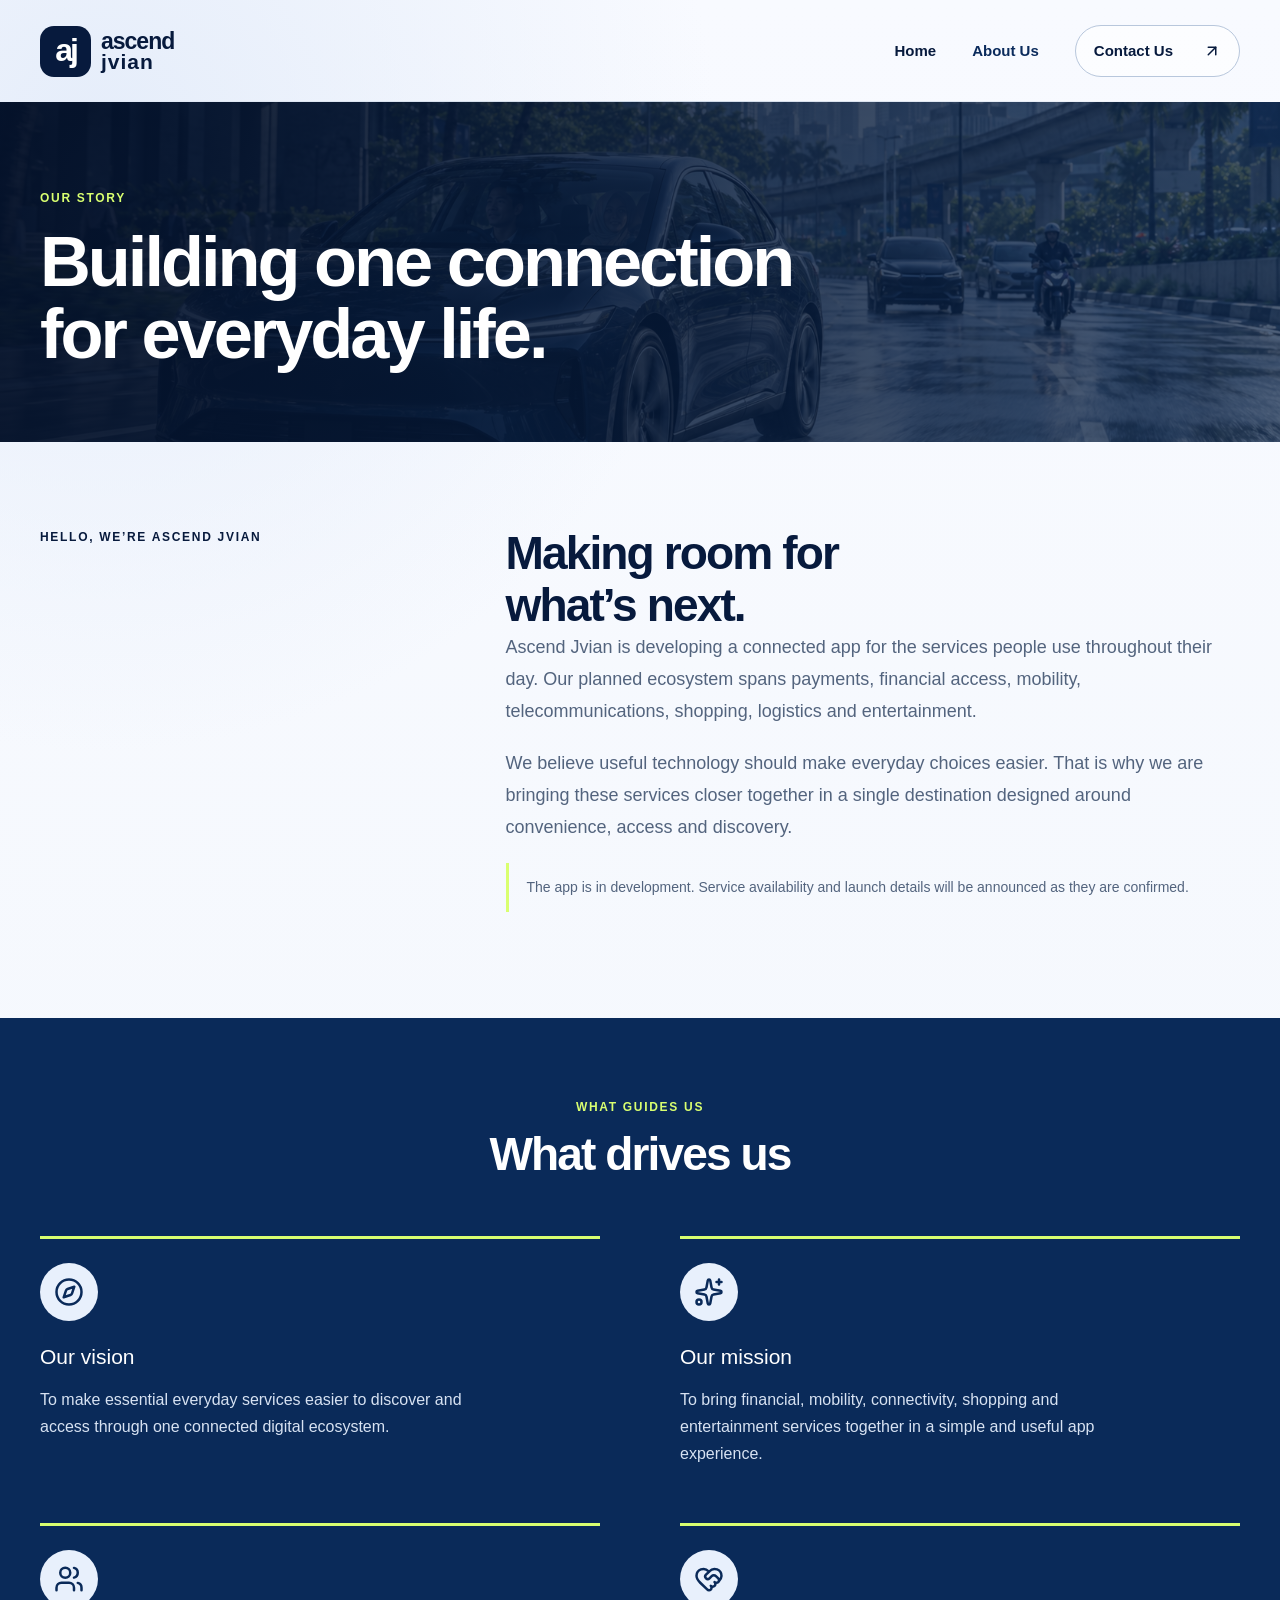
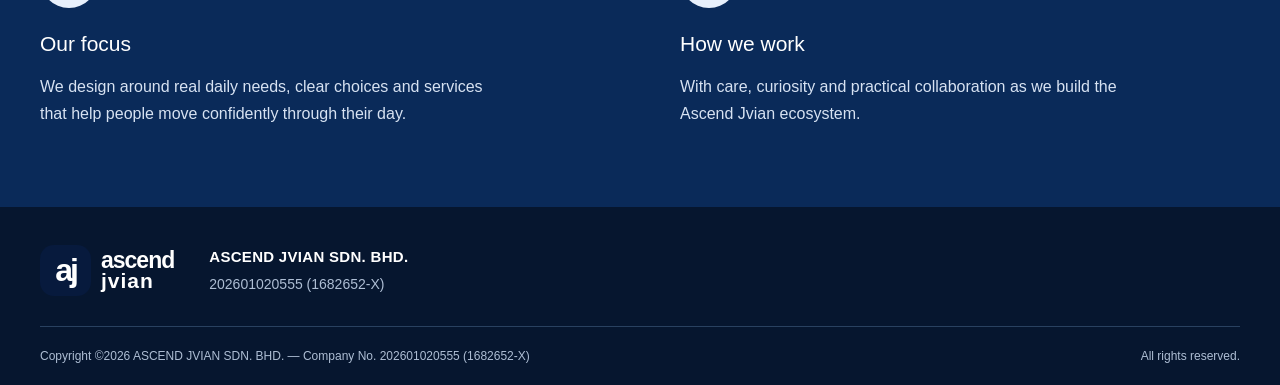
==== commit a7a6abd0: "Remove decorative arrow graphics" ====
--- a/about.html
+++ b/about.html
@@ -1,4 +1,4 @@
 <!DOCTYPE html><html lang="en"><head><meta charSet="utf-8"/><meta name="viewport" content="width=device-width, initial-scale=1"/><title>About Us | Ascend Jvian</title><meta name="description" content="Learn about Ascend Jvian and the connected everyday app we are developing."/>
 <style>/*! tailwindcss v4.2.1 | MIT License | https://tailwindcss.com */
-@layer properties{@supports (((-webkit-hyphens:none)) and (not (margin-trim:inline))) or ((-moz-orient:inline) and (not (color:rgb(from red r g b)))){:root,:host{--shimmer-angle:20deg}*,:before,:after{--tw-translate-x:0;--tw-translate-y:0;--tw-translate-z:0;--tw-rotate-x:initial;--tw-rotate-y:initial;--tw-rotate-z:initial;--tw-skew-x:initial;--tw-skew-y:initial;--tw-scroll-snap-strictness:proximity;--tw-space-x-reverse:0;--tw-border-style:solid;--tw-leading:initial;--tw-font-weight:initial;--tw-tracking:initial;--tw-ordinal:initial;--tw-slashed-zero:initial;--tw-numeric-figure:initial;--tw-numeric-spacing:initial;--tw-numeric-fraction:initial;--tw-shadow:0 0 #0000;--tw-shadow-color:initial;--tw-shadow-alpha:100%;--tw-inset-shadow:0 0 #0000;--tw-inset-shadow-color:initial;--tw-inset-shadow-alpha:100%;--tw-ring-color:initial;--tw-ring-shadow:0 0 #0000;--tw-inset-ring-color:initial;--tw-inset-ring-shadow:0 0 #0000;--tw-ring-inset:initial;--tw-ring-offset-width:0px;--tw-ring-offset-color:#fff;--tw-ring-offset-shadow:0 0 #0000;--tw-outline-style:solid;--tw-duration:initial;--tw-ease:initial;--tw-content:"";--tw-scale-x:1;--tw-scale-y:1;--tw-scale-z:1;--tw-blur:initial;--tw-brightness:initial;--tw-contrast:initial;--tw-grayscale:initial;--tw-hue-rotate:initial;--tw-invert:initial;--tw-opacity:initial;--tw-saturate:initial;--tw-sepia:initial;--tw-drop-shadow:initial;--tw-drop-shadow-color:initial;--tw-drop-shadow-alpha:100%;--tw-drop-shadow-size:initial;--tw-backdrop-blur:initial;--tw-backdrop-brightness:initial;--tw-backdrop-contrast:initial;--tw-backdrop-grayscale:initial;--tw-backdrop-hue-rotate:initial;--tw-backdrop-invert:initial;--tw-backdrop-opacity:initial;--tw-backdrop-saturate:initial;--tw-backdrop-sepia:initial;--tw-animation-delay:0s;--tw-animation-direction:normal;--tw-animation-duration:initial;--tw-animation-fill-mode:none;--tw-animation-iteration-count:1;--tw-enter-blur:0;--tw-enter-opacity:1;--tw-enter-rotate:0;--tw-enter-scale:1;--tw-enter-translate-x:0;--tw-enter-translate-y:0;--tw-exit-blur:0;--tw-exit-opacity:1;--tw-exit-rotate:0;--tw-exit-scale:1;--tw-exit-translate-x:0;--tw-exit-translate-y:0;--scroll-fade-t:0px;--scroll-fade-b:0px;--scroll-fade-s:0px;--scroll-fade-e:0px;--scroll-fade-mask:initial;--shimmer-image:initial;--shimmer-text-fill:initial}::backdrop{--tw-translate-x:0;--tw-translate-y:0;--tw-translate-z:0;--tw-rotate-x:initial;--tw-rotate-y:initial;--tw-rotate-z:initial;--tw-skew-x:initial;--tw-skew-y:initial;--tw-scroll-snap-strictness:proximity;--tw-space-x-reverse:0;--tw-border-style:solid;--tw-leading:initial;--tw-font-weight:initial;--tw-tracking:initial;--tw-ordinal:initial;--tw-slashed-zero:initial;--tw-numeric-figure:initial;--tw-numeric-spacing:initial;--tw-numeric-fraction:initial;--tw-shadow:0 0 #0000;--tw-shadow-color:initial;--tw-shadow-alpha:100%;--tw-inset-shadow:0 0 #0000;--tw-inset-shadow-color:initial;--tw-inset-shadow-alpha:100%;--tw-ring-color:initial;--tw-ring-shadow:0 0 #0000;--tw-inset-ring-color:initial;--tw-inset-ring-shadow:0 0 #0000;--tw-ring-inset:initial;--tw-ring-offset-width:0px;--tw-ring-offset-color:#fff;--tw-ring-offset-shadow:0 0 #0000;--tw-outline-style:solid;--tw-duration:initial;--tw-ease:initial;--tw-content:"";--tw-scale-x:1;--tw-scale-y:1;--tw-scale-z:1;--tw-blur:initial;--tw-brightness:initial;--tw-contrast:initial;--tw-grayscale:initial;--tw-hue-rotate:initial;--tw-invert:initial;--tw-opacity:initial;--tw-saturate:initial;--tw-sepia:initial;--tw-drop-shadow:initial;--tw-drop-shadow-color:initial;--tw-drop-shadow-alpha:100%;--tw-drop-shadow-size:initial;--tw-backdrop-blur:initial;--tw-backdrop-brightness:initial;--tw-backdrop-contrast:initial;--tw-backdrop-grayscale:initial;--tw-backdrop-hue-rotate:initial;--tw-backdrop-invert:initial;--tw-backdrop-opacity:initial;--tw-backdrop-saturate:initial;--tw-backdrop-sepia:initial;--tw-animation-delay:0s;--tw-animation-direction:normal;--tw-animation-duration:initial;--tw-animation-fill-mode:none;--tw-animation-iteration-count:1;--tw-enter-blur:0;--tw-enter-opacity:1;--tw-enter-rotate:0;--tw-enter-scale:1;--tw-enter-translate-x:0;--tw-enter-translate-y:0;--tw-exit-blur:0;--tw-exit-opacity:1;--tw-exit-rotate:0;--tw-exit-scale:1;--tw-exit-translate-x:0;--tw-exit-translate-y:0;--scroll-fade-t:0px;--scroll-fade-b:0px;--scroll-fade-s:0px;--scroll-fade-e:0px;--scroll-fade-mask:initial;--shimmer-image:initial;--shimmer-text-fill:initial}}}@layer theme{:root,:host{--font-mono:ui-monospace, SFMono-Regular, Menlo, Monaco, Consolas, "Liberation Mono", "Courier New", monospace;--color-black:#000;--color-white:#fff;--spacing:.25rem;--container-xs:20rem;--container-sm:24rem;--text-xs:.75rem;--text-xs--line-height:calc(1 / .75);--text-sm:.875rem;--text-sm--line-height:calc(1.25 / .875);--text-base:1rem;--text-base--line-height:calc(1.5 / 1);--font-weight-normal:400;--font-weight-medium:500;--tracking-tight:-.025em;--tracking-widest:.1em;--leading-tight:1.25;--leading-snug:1.375;--leading-normal:1.5;--leading-relaxed:1.625;--radius-sm:.25rem;--radius-md:.375rem;--radius-lg:.5rem;--radius-xl:.75rem;--radius-2xl:1rem;--radius-4xl:2rem;--ease-in-out:cubic-bezier(.4, 0, .2, 1);--animate-spin:spin 1s linear infinite;--animate-pulse:pulse 2s cubic-bezier(.4, 0, .6, 1) infinite;--blur-xs:4px;--aspect-video:16 / 9;--default-transition-duration:.15s;--default-transition-timing-function:cubic-bezier(.4, 0, .2, 1);--default-font-family:Arial,Helvetica,sans-serif;--default-mono-font-family:var(--font-mono)}}@layer base{*,:after,:before{box-sizing:border-box;border:0 solid;margin:0;padding:0}::backdrop{box-sizing:border-box;border:0 solid;margin:0;padding:0}::file-selector-button{box-sizing:border-box;border:0 solid;margin:0;padding:0}html,:host{-webkit-text-size-adjust:100%;tab-size:4;line-height:1.5;font-family:var(--default-font-family,ui-sans-serif, system-ui, sans-serif, "Apple Color Emoji", "Segoe UI Emoji", "Segoe UI Symbol", "Noto Color Emoji");font-feature-settings:var(--default-font-feature-settings,normal);font-variation-settings:var(--default-font-variation-settings,normal);-webkit-tap-highlight-color:transparent}hr{height:0;color:inherit;border-top-width:1px}abbr:where([title]){-webkit-text-decoration:underline dotted;text-decoration:underline dotted}h1,h2,h3,h4,h5,h6{font-size:inherit;font-weight:inherit}a{color:inherit;-webkit-text-decoration:inherit;-webkit-text-decoration:inherit;-webkit-text-decoration:inherit;-webkit-text-decoration:inherit;text-decoration:inherit}b,strong{font-weight:bolder}code,kbd,samp,pre{font-family:var(--default-mono-font-family,ui-monospace, SFMono-Regular, Menlo, Monaco, Consolas, "Liberation Mono", "Courier New", monospace);font-feature-settings:var(--default-mono-font-feature-settings,normal);font-variation-settings:var(--default-mono-font-variation-settings,normal);font-size:1em}small{font-size:80%}sub,sup{vertical-align:baseline;font-size:75%;line-height:0;position:relative}sub{bottom:-.25em}sup{top:-.5em}table{text-indent:0;border-color:inherit;border-collapse:collapse}:-moz-focusring{outline:auto}progress{vertical-align:baseline}summary{display:list-item}ol,ul,menu{list-style:none}img,svg,video,canvas,audio,iframe,embed,object{vertical-align:middle;display:block}img,video{max-width:100%;height:auto}button,input,select,optgroup,textarea{font:inherit;font-feature-settings:inherit;font-variation-settings:inherit;letter-spacing:inherit;color:inherit;opacity:1;background-color:#0000;border-radius:0}::file-selector-button{font:inherit;font-feature-settings:inherit;font-variation-settings:inherit;letter-spacing:inherit;color:inherit;opacity:1;background-color:#0000;border-radius:0}:where(select:is([multiple],[size])) optgroup{font-weight:bolder}:where(select:is([multiple],[size])) optgroup option{padding-inline-start:20px}::file-selector-button{margin-inline-end:4px}::placeholder{opacity:1}@supports (not ((-webkit-appearance:-apple-pay-button))) or (contain-intrinsic-size:1px){::placeholder{color:currentColor}@supports (color:color-mix(in lab, red, red)){::placeholder{color:color-mix(in oklab, currentcolor 50%, transparent)}}}textarea{resize:vertical}::-webkit-search-decoration{-webkit-appearance:none}::-webkit-date-and-time-value{min-height:1lh;text-align:inherit}::-webkit-datetime-edit{display:inline-flex}::-webkit-datetime-edit-fields-wrapper{padding:0}::-webkit-datetime-edit{padding-block:0}::-webkit-datetime-edit-year-field{padding-block:0}::-webkit-datetime-edit-month-field{padding-block:0}::-webkit-datetime-edit-day-field{padding-block:0}::-webkit-datetime-edit-hour-field{padding-block:0}::-webkit-datetime-edit-minute-field{padding-block:0}::-webkit-datetime-edit-second-field{padding-block:0}::-webkit-datetime-edit-millisecond-field{padding-block:0}::-webkit-datetime-edit-meridiem-field{padding-block:0}::-webkit-calendar-picker-indicator{line-height:1}:-moz-ui-invalid{box-shadow:none}button,input:where([type=button],[type=reset],[type=submit]){-webkit-appearance:button;appearance:button}::file-selector-button{-webkit-appearance:button;appearance:button}::-webkit-inner-spin-button{height:auto}::-webkit-outer-spin-button{height:auto}[hidden]:where(:not([hidden=until-found])){display:none!important}}@layer components;@layer utilities{.\@container\/card-header{container:card-header/inline-size}.\@container\/field-group{container:field-group/inline-size}.pointer-events-auto{pointer-events:auto}.pointer-events-none{pointer-events:none}.invisible{visibility:hidden}.sr-only{clip-path:inset(50%);white-space:nowrap;border-width:0;width:1px;height:1px;margin:-1px;padding:0;position:absolute;overflow:hidden}.absolute{position:absolute}.fixed{position:fixed}.relative{position:relative}.static{position:static}.inset-0{inset:calc(var(--spacing) * 0)}.inset-x-0{inset-inline:calc(var(--spacing) * 0)}.inset-x-4{inset-inline:calc(var(--spacing) * 4)}.inset-y-0{inset-block:calc(var(--spacing) * 0)}.inset-s-1\/2{inset-inline-start:50%}.start{inset-inline-start:var(--spacing)}.end{inset-inline-end:var(--spacing)}.-top-12{top:calc(var(--spacing) * -12)}.top-0{top:calc(var(--spacing) * 0)}.top-1\.5{top:calc(var(--spacing) * 1.5)}.top-1\/2{top:50%}.top-1\/3{top:33.3333%}.top-2{top:calc(var(--spacing) * 2)}.top-3{top:calc(var(--spacing) * 3)}.top-3\.5{top:calc(var(--spacing) * 3.5)}.top-\[60\%\]{top:60%}.top-full{top:100%}.top-px{top:1px}.-right-12{right:calc(var(--spacing) * -12)}.right-0{right:calc(var(--spacing) * 0)}.right-1{right:calc(var(--spacing) * 1)}.right-2{right:calc(var(--spacing) * 2)}.right-2\.5{right:calc(var(--spacing) * 2.5)}.right-3{right:calc(var(--spacing) * 3)}.-bottom-12{bottom:calc(var(--spacing) * -12)}.bottom-0{bottom:calc(var(--spacing) * 0)}.bottom-4{bottom:calc(var(--spacing) * 4)}.-left-12{left:calc(var(--spacing) * -12)}.left-1\.5{left:calc(var(--spacing) * 1.5)}.left-1\/2{left:50%}.left-3{left:calc(var(--spacing) * 3)}.isolate{isolation:isolate}.z-0{z-index:0}.z-1{z-index:1}.z-10{z-index:10}.z-20{z-index:20}.z-50{z-index:50}.z-\[calc\(1000-var\(--toast-index\)\)\]{z-index:calc(1000 - var(--toast-index))}.order-first{order:-9999}.order-last{order:9999}.col-start-2{grid-column-start:2}.row-span-2{grid-row:span 2/span 2}.row-start-1{grid-row-start:1}.m-\(--drawer-inset\,0px\){margin:var(--drawer-inset,0px)}.-mx-1{margin-inline:calc(var(--spacing) * -1)}.-mx-4{margin-inline:calc(var(--spacing) * -4)}.mx-2{margin-inline:calc(var(--spacing) * 2)}.mx-3\.5{margin-inline:calc(var(--spacing) * 3.5)}.mx-auto{margin-inline:auto}.-my-2{margin-block:calc(var(--spacing) * -2)}.my-0\.5{margin-block:calc(var(--spacing) * .5)}.my-1{margin-block:calc(var(--spacing) * 1)}.my-2{margin-block:calc(var(--spacing) * 2)}.my-auto{margin-block:auto}.-mt-4{margin-top:calc(var(--spacing) * -4)}.mt-0\.5{margin-top:calc(var(--spacing) * .5)}.mt-2{margin-top:calc(var(--spacing) * 2)}.mt-4{margin-top:calc(var(--spacing) * 4)}.mt-auto{margin-top:auto}.-mb-4{margin-bottom:calc(var(--spacing) * -4)}.mb-1\.5{margin-bottom:calc(var(--spacing) * 1.5)}.mb-2{margin-bottom:calc(var(--spacing) * 2)}.-ml-1{margin-left:calc(var(--spacing) * -1)}.-ml-4{margin-left:calc(var(--spacing) * -4)}.ml-1{margin-left:calc(var(--spacing) * 1)}.ml-4{margin-left:calc(var(--spacing) * 4)}.ml-auto{margin-left:auto}.line-clamp-1{-webkit-line-clamp:1;-webkit-box-orient:vertical;display:-webkit-box;overflow:hidden}.line-clamp-2{-webkit-line-clamp:2;-webkit-box-orient:vertical;display:-webkit-box;overflow:hidden}.no-scrollbar{-ms-overflow-style:none;scrollbar-width:none}.no-scrollbar::-webkit-scrollbar{display:none}.block{display:block}.contents{display:contents}.flex{display:flex}.grid{display:grid}.hidden{display:none}.inline-flex{display:inline-flex}.table{display:table}.table-caption{display:table-caption}.table-cell{display:table-cell}.table-row{display:table-row}.field-sizing-content{field-sizing:content}.aspect-\(--ratio\){aspect-ratio:var(--ratio)}.aspect-square{aspect-ratio:1}.aspect-video{aspect-ratio:var(--aspect-video)}.size-\(--cell-size\){width:var(--cell-size);height:var(--cell-size)}.size-2{width:calc(var(--spacing) * 2);height:calc(var(--spacing) * 2)}.size-2\.5{width:calc(var(--spacing) * 2.5);height:calc(var(--spacing) * 2.5)}.size-3{width:calc(var(--spacing) * 3);height:calc(var(--spacing) * 3)}.size-4{width:calc(var(--spacing) * 4);height:calc(var(--spacing) * 4)}.size-5{width:calc(var(--spacing) * 5);height:calc(var(--spacing) * 5)}.size-6{width:calc(var(--spacing) * 6);height:calc(var(--spacing) * 6)}.size-7{width:calc(var(--spacing) * 7);height:calc(var(--spacing) * 7)}.size-8{width:calc(var(--spacing) * 8);height:calc(var(--spacing) * 8)}.size-9{width:calc(var(--spacing) * 9);height:calc(var(--spacing) * 9)}.size-10{width:calc(var(--spacing) * 10);height:calc(var(--spacing) * 10)}.size-auto{width:auto;height:auto}.size-full{width:100%;height:100%}.h-\(--accordion-panel-height\){height:var(--accordion-panel-height)}.h-\(--cell-size\){height:var(--cell-size)}.h-\(--drawer-content-height\){height:var(--drawer-content-height)}.h-\(--height\){height:var(--height)}.h-\(--popup-height\){height:var(--popup-height)}.h-\(--positioner-height\){height:var(--positioner-height)}.h-1{height:calc(var(--spacing) * 1)}.h-1\.5{height:calc(var(--spacing) * 1.5)}.h-2{height:calc(var(--spacing) * 2)}.h-2\.5{height:calc(var(--spacing) * 2.5)}.h-4{height:calc(var(--spacing) * 4)}.h-5{height:calc(var(--spacing) * 5)}.h-6{height:calc(var(--spacing) * 6)}.h-7{height:calc(var(--spacing) * 7)}.h-8{height:calc(var(--spacing) * 8)}.h-8\!{height:calc(var(--spacing) * 8)!important}.h-9{height:calc(var(--spacing) * 9)}.h-10{height:calc(var(--spacing) * 10)}.h-12{height:calc(var(--spacing) * 12)}.h-\[calc\(--spacing\(5\.25\)\)\]{height:calc(calc(var(--spacing) * 5.25))}.h-\[calc\(100\%-1px\)\]{height:calc(100% - 1px)}.h-auto{height:auto}.h-full{height:100%}.h-max{height:max-content}.h-px{height:1px}.h-svh{height:100svh}.max-h-\(--available-height\){max-height:var(--available-height)}.max-h-\(--drawer-content-max-height\,none\){max-height:var(--drawer-content-max-height,none)}.max-h-72{max-height:calc(var(--spacing) * 72)}.max-h-\[min\(calc\(--spacing\(72\)---spacing\(9\)\)\,calc\(var\(--available-height\)---spacing\(9\)\)\)\]{max-height:min(calc(calc(var(--spacing) * 72) - calc(var(--spacing) * 9)), calc(var(--available-height) - calc(var(--spacing) * 9)))}.min-h-0{min-height:calc(var(--spacing) * 0)}.min-h-4{min-height:calc(var(--spacing) * 4)}.min-h-8{min-height:calc(var(--spacing) * 8)}.min-h-16{min-height:calc(var(--spacing) * 16)}.min-h-dvh{min-height:100dvh}.min-h-full{min-height:100%}.min-h-svh{min-height:100svh}.w-\(--anchor-width\){width:var(--anchor-width)}.w-\(--cell-size\){width:var(--cell-size)}.w-\(--drawer-content-width\,auto\){width:var(--drawer-content-width,auto)}.w-\(--popup-width\){width:var(--popup-width)}.w-\(--positioner-width\){width:var(--positioner-width)}.w-\(--sidebar-width\){width:var(--sidebar-width)}.w-0{width:calc(var(--spacing) * 0)}.w-1{width:calc(var(--spacing) * 1)}.w-2{width:calc(var(--spacing) * 2)}.w-2\.5{width:calc(var(--spacing) * 2.5)}.w-4{width:calc(var(--spacing) * 4)}.w-5{width:calc(var(--spacing) * 5)}.w-10{width:calc(var(--spacing) * 10)}.w-24{width:calc(var(--spacing) * 24)}.w-64{width:calc(var(--spacing) * 64)}.w-72{width:calc(var(--spacing) * 72)}.w-auto{width:auto}.w-fit{width:fit-content}.w-full{width:100%}.w-max{width:max-content}.w-px{width:1px}.max-w-\(--available-width\){max-width:var(--available-width)}.max-w-\(--skeleton-width\){max-width:var(--skeleton-width)}.max-w-\[80\%\]{max-width:80%}.max-w-\[calc\(100\%-2rem\)\]{max-width:calc(100% - 2rem)}.max-w-full{max-width:100%}.max-w-max{max-width:max-content}.max-w-sm{max-width:var(--container-sm)}.max-w-xs{max-width:var(--container-xs)}.min-w-\(--cell-size\){min-width:var(--cell-size)}.min-w-0{min-width:calc(var(--spacing) * 0)}.min-w-5{min-width:calc(var(--spacing) * 5)}.min-w-7{min-width:calc(var(--spacing) * 7)}.min-w-8{min-width:calc(var(--spacing) * 8)}.min-w-9{min-width:calc(var(--spacing) * 9)}.min-w-16{min-width:calc(var(--spacing) * 16)}.min-w-32{min-width:calc(var(--spacing) * 32)}.min-w-36{min-width:calc(var(--spacing) * 36)}.min-w-40{min-width:calc(var(--spacing) * 40)}.min-w-\[96px\]{min-width:96px}.min-w-\[calc\(var\(--anchor-width\)\+--spacing\(7\)\)\]{min-width:calc(var(--anchor-width) + calc(var(--spacing) * 7))}.flex-1{flex:1}.shrink-0{flex-shrink:0}.grow{flex-grow:1}.grow-0{flex-grow:0}.basis-full{flex-basis:100%}.caption-bottom{caption-side:bottom}.border-collapse{border-collapse:collapse}.origin-\(--transform-origin\){transform-origin:var(--transform-origin)}.origin-bottom{transform-origin:bottom}.-translate-x-1\/2{--tw-translate-x:calc(calc(1 / 2 * 100%) * -1);translate:var(--tw-translate-x) var(--tw-translate-y)}.-translate-x-px{--tw-translate-x:-1px;translate:var(--tw-translate-x) var(--tw-translate-y)}.translate-x-px{--tw-translate-x:1px;translate:var(--tw-translate-x) var(--tw-translate-y)}.-translate-y-1\/2{--tw-translate-y:calc(calc(1 / 2 * 100%) * -1);translate:var(--tw-translate-x) var(--tw-translate-y)}.-translate-y-3\/4{--tw-translate-y:calc(calc(3 / 4 * 100%) * -1);translate:var(--tw-translate-x) var(--tw-translate-y)}.translate-y-0{--tw-translate-y:calc(var(--spacing) * 0);translate:var(--tw-translate-x) var(--tw-translate-y)}.translate-y-3\/4{--tw-translate-y:calc(3 / 4 * 100%);translate:var(--tw-translate-x) var(--tw-translate-y)}.translate-y-\[calc\(-50\%-2px\)\]{--tw-translate-y:calc(-50% - 2px);translate:var(--tw-translate-x) var(--tw-translate-y)}.rotate-45{rotate:45deg}.rotate-90{rotate:90deg}.\[transform\:translateX\(var\(--toast-swipe-movement-x\)\)_translateY\(calc\(var\(--toast-swipe-movement-y\)-\(var\(--toast-index\)\*var\(--peek\)\)-\(var\(--shrink\)\*var\(--height\)\)\)\)_scale\(var\(--scale\)\)\]{transform:translateX(var(--toast-swipe-movement-x)) translateY(calc(var(--toast-swipe-movement-y) - (var(--toast-index) * var(--peek)) - (var(--shrink) * var(--height)))) scale(var(--scale))}.transform-\[translate3d\(var\(--translate-x\,0px\)\,var\(--translate-y\,0px\)\,0\)_scale\(var\(--stack-scale\)\)\]{transform:translate3d(var(--translate-x,0px),var(--translate-y,0px),0) scale(var(--stack-scale))}.scroll-fade-x{--_scroll-fade-size-s:var(--scroll-fade-s-size,var(--scroll-fade-size,min(12%, calc(var(--spacing) * 10))));--_scroll-fade-size-e:var(--scroll-fade-e-size,var(--scroll-fade-size,min(12%, calc(var(--spacing) * 10))));--scroll-fade-inline:linear-gradient(to right, transparent 0, #000 var(--scroll-fade-s,0px), #000 calc(100% - var(--scroll-fade-e,0px)), transparent 100%)}.scroll-fade-x:where([dir=rtl],[dir=rtl] *){--scroll-fade-inline:linear-gradient(to left, transparent 0, #000 var(--scroll-fade-s,0px), #000 calc(100% - var(--scroll-fade-e,0px)), transparent 100%)}.scroll-fade-x{-webkit-mask-image:var(--scroll-fade-mask,var(--scroll-fade-inline));-webkit-mask-image:var(--scroll-fade-mask,var(--scroll-fade-inline));-webkit-mask-image:var(--scroll-fade-mask,var(--scroll-fade-inline));-webkit-mask-image:var(--scroll-fade-mask,var(--scroll-fade-inline));mask-image:var(--scroll-fade-mask,var(--scroll-fade-inline));-webkit-mask-composite:source-in;-webkit-mask-composite:source-in;-webkit-mask-composite:source-in;-webkit-mask-repeat:no-repeat;mask-repeat:no-repeat;-webkit-mask-composite:source-in;mask-composite:intersect}@supports (animation-timeline:scroll()){.scroll-fade-x{animation:1ms ease-in-out scroll-fade-reveal-s,1ms ease-in-out scroll-fade-reveal-e;animation-timeline:scroll(self inline),scroll(self inline);animation-range:0 var(--scroll-fade-reveal,calc(var(--spacing) * 24)), calc(100% - var(--scroll-fade-reveal,calc(var(--spacing) * 24))) 100%;animation-fill-mode:both}}@supports not (animation-timeline:scroll()){.scroll-fade-x{--scroll-fade-s:var(--_scroll-fade-size-s);--scroll-fade-e:var(--_scroll-fade-size-e)}}.scroll-fade-b{--_scroll-fade-size-b:var(--scroll-fade-b-size,var(--scroll-fade-size,min(12%, calc(var(--spacing) * 10))));--scroll-fade-mask:linear-gradient(to bottom, #000 0, #000 calc(100% - var(--scroll-fade-b,0px)), transparent 100%);-webkit-mask-image:var(--scroll-fade-mask);-webkit-mask-image:var(--scroll-fade-mask);-webkit-mask-image:var(--scroll-fade-mask);-webkit-mask-image:var(--scroll-fade-mask);mask-image:var(--scroll-fade-mask);-webkit-mask-composite:source-in;-webkit-mask-composite:source-in;-webkit-mask-composite:source-in;-webkit-mask-repeat:no-repeat;mask-repeat:no-repeat;-webkit-mask-composite:source-in;mask-composite:intersect}@supports (animation-timeline:scroll()){.scroll-fade-b{animation:1ms ease-in-out scroll-fade-reveal-b;animation-timeline:scroll(self y);animation-range:calc(100% - var(--scroll-fade-reveal,calc(var(--spacing) * 24))) 100%;animation-fill-mode:both}}@supports not (animation-timeline:scroll()){.scroll-fade-b{--scroll-fade-b:var(--_scroll-fade-size-b)}}.animate-caret-blink{animation:1.25s ease-out infinite caret-blink}.animate-pulse{animation:var(--animate-pulse)}.animate-spin{animation:var(--animate-spin)}.cursor-default{cursor:default}.cursor-grab{cursor:grab}.cursor-text{cursor:text}.touch-manipulation{touch-action:manipulation}.touch-none{touch-action:none}.resize-none{resize:none}.snap-x{scroll-snap-type:x var(--tw-scroll-snap-strictness)}.snap-mandatory{--tw-scroll-snap-strictness:mandatory}.scroll-my-1{scroll-margin-block:calc(var(--spacing) * 1)}.scroll-px-1{scroll-padding-inline:calc(var(--spacing) * 1)}.scroll-py-1{scroll-padding-block:calc(var(--spacing) * 1)}.list-disc{list-style-type:disc}.list-none{list-style-type:none}.appearance-none{-webkit-appearance:none;appearance:none}.auto-rows-min{grid-auto-rows:min-content}.grid-rows-\[auto_1fr\]{grid-template-rows:auto 1fr}.flex-col{flex-direction:column}.flex-col-reverse{flex-direction:column-reverse}.flex-row{flex-direction:row}.flex-wrap{flex-wrap:wrap}.place-content-center{place-content:center}.place-items-center{place-items:center}.items-center{align-items:center}.items-end{align-items:flex-end}.items-start{align-items:flex-start}.items-stretch{align-items:stretch}.justify-between{justify-content:space-between}.justify-center{justify-content:center}.justify-start{justify-content:flex-start}.gap-\(--card-spacing\){gap:var(--card-spacing)}.gap-0{gap:calc(var(--spacing) * 0)}.gap-0\.5{gap:calc(var(--spacing) * .5)}.gap-1{gap:calc(var(--spacing) * 1)}.gap-1\.5{gap:calc(var(--spacing) * 1.5)}.gap-2{gap:calc(var(--spacing) * 2)}.gap-2\.5{gap:calc(var(--spacing) * 2.5)}.gap-3{gap:calc(var(--spacing) * 3)}.gap-4{gap:calc(var(--spacing) * 4)}.gap-5{gap:calc(var(--spacing) * 5)}.gap-6{gap:calc(var(--spacing) * 6)}.gap-\[--spacing\(var\(--gap\)\)\]{gap:calc(var(--spacing) * var(--gap))}:where(.-space-x-2>:not(:last-child)){--tw-space-x-reverse:0;margin-inline-start:calc(calc(var(--spacing) * -2) * var(--tw-space-x-reverse));margin-inline-end:calc(calc(var(--spacing) * -2) * calc(1 - var(--tw-space-x-reverse)))}.self-end{align-self:flex-end}.self-start{align-self:flex-start}.self-stretch{align-self:stretch}.justify-self-end{justify-self:flex-end}.truncate{text-overflow:ellipsis;white-space:nowrap;overflow:hidden}.overflow-auto{overflow:auto}.overflow-hidden{overflow:hidden}.overflow-x-auto{overflow-x:auto}.overflow-x-hidden{overflow-x:hidden}.overflow-y-auto{overflow-y:auto}.overscroll-contain{overscroll-behavior:contain}.overscroll-x-contain{overscroll-behavior-x:contain}.rounded-\(--cell-radius\){border-radius:var(--cell-radius)}.rounded-2xl{border-radius:var(--radius-2xl)}.rounded-4xl{border-radius:var(--radius-4xl)}.rounded-\[2px\]{border-radius:2px}.rounded-\[4px\]{border-radius:4px}.rounded-\[calc\(var\(--radius\)-3px\)\]{border-radius:calc(var(--radius) - 3px)}.rounded-\[inherit\]{border-radius:inherit}.rounded-\[min\(var\(--radius-md\)\,10px\)\]{border-radius:min(var(--radius-md), 10px)}.rounded-\[min\(var\(--radius-md\)\,12px\)\]{border-radius:min(var(--radius-md), 12px)}.rounded-full{border-radius:2147483647px}.rounded-lg{border-radius:var(--radius-lg)}.rounded-lg\!{border-radius:var(--radius-lg)!important}.rounded-md{border-radius:var(--radius-md)}.rounded-none{border-radius:0}.rounded-sm{border-radius:var(--radius-sm)}.rounded-xl{border-radius:var(--radius-xl)}.rounded-xl\!{border-radius:var(--radius-xl)!important}.rounded-t-xl{border-top-left-radius:var(--radius-xl);border-top-right-radius:var(--radius-xl)}.rounded-l-\(--cell-radius\){border-top-left-radius:var(--cell-radius);border-bottom-left-radius:var(--cell-radius)}.rounded-tl-sm{border-top-left-radius:var(--radius-sm)}.rounded-r-\(--cell-radius\){border-top-right-radius:var(--cell-radius);border-bottom-right-radius:var(--cell-radius)}.rounded-b-xl{border-bottom-right-radius:var(--radius-xl);border-bottom-left-radius:var(--radius-xl)}.border{border-style:var(--tw-border-style);border-width:1px}.border-0{border-style:var(--tw-border-style);border-width:0}.border-\[1\.5px\]{border-style:var(--tw-border-style);border-width:1.5px}.border-y{border-block-style:var(--tw-border-style);border-block-width:1px}.border-t{border-top-style:var(--tw-border-style);border-top-width:1px}.border-r{border-right-style:var(--tw-border-style);border-right-width:1px}.border-b{border-bottom-style:var(--tw-border-style);border-bottom-width:1px}.border-l{border-left-style:var(--tw-border-style);border-left-width:1px}.border-dashed{--tw-border-style:dashed;border-style:dashed}.border-none{--tw-border-style:none;border-style:none}.border-\(--color-border\){border-color:var(--color-border)}.border-transparent{border-color:#0000}.bg-\(--color-bg\){background-color:var(--color-bg)}.bg-\[Canvas\]{background-color:canvas}.bg-background{background-color:var(--background)}.bg-black\/10{background-color:#0000001a}@supports (color:color-mix(in lab, red, red)){.bg-black\/10{background-color:color-mix(in oklab, var(--color-black) 10%, transparent)}}.bg-foreground{background-color:var(--foreground)}.bg-primary{background-color:var(--primary)}.bg-transparent{background-color:#0000}.bg-white{background-color:var(--color-white)}.bg-clip-padding{background-clip:padding-box}.fill-foreground{fill:var(--foreground)}.object-cover{object-fit:cover}.p-\(--card-spacing\){padding:var(--card-spacing)}.p-0{padding:calc(var(--spacing) * 0)}.p-1{padding:calc(var(--spacing) * 1)}.p-2{padding:calc(var(--spacing) * 2)}.p-2\.5{padding:calc(var(--spacing) * 2.5)}.p-4{padding:calc(var(--spacing) * 4)}.p-6{padding:calc(var(--spacing) * 6)}.p-\[3px\]{padding:3px}.p-px{padding:1px}.px-\(--card-spacing\){padding-inline:var(--card-spacing)}.px-\(--cell-size\){padding-inline:var(--cell-size)}.px-1{padding-inline:calc(var(--spacing) * 1)}.px-1\.5{padding-inline:calc(var(--spacing) * 1.5)}.px-2{padding-inline:calc(var(--spacing) * 2)}.px-2\.5{padding-inline:calc(var(--spacing) * 2.5)}.px-3{padding-inline:calc(var(--spacing) * 3)}.py-\(--card-spacing\){padding-block:var(--card-spacing)}.py-0\.5{padding-block:calc(var(--spacing) * .5)}.py-1{padding-block:calc(var(--spacing) * 1)}.py-1\.5{padding-block:calc(var(--spacing) * 1.5)}.py-2{padding-block:calc(var(--spacing) * 2)}.py-2\.5{padding-block:calc(var(--spacing) * 2.5)}.py-6{padding-block:calc(var(--spacing) * 6)}.py-\[2px\]{padding-block:2px}.pt-0{padding-top:calc(var(--spacing) * 0)}.pt-2{padding-top:calc(var(--spacing) * 2)}.pt-3{padding-top:calc(var(--spacing) * 3)}.pt-4{padding-top:calc(var(--spacing) * 4)}.pr-1\.5{padding-right:calc(var(--spacing) * 1.5)}.pr-1\.5\!{padding-right:calc(var(--spacing) * 1.5)!important}.pr-2{padding-right:calc(var(--spacing) * 2)}.pr-8{padding-right:calc(var(--spacing) * 8)}.pb-0{padding-bottom:calc(var(--spacing) * 0)}.pb-2{padding-bottom:calc(var(--spacing) * 2)}.pb-2\.5{padding-bottom:calc(var(--spacing) * 2.5)}.pb-3{padding-bottom:calc(var(--spacing) * 3)}.pl-1\.5{padding-left:calc(var(--spacing) * 1.5)}.pl-1\.5\!{padding-left:calc(var(--spacing) * 1.5)!important}.pl-2{padding-left:calc(var(--spacing) * 2)}.pl-2\.5{padding-left:calc(var(--spacing) * 2.5)}.pl-4{padding-left:calc(var(--spacing) * 4)}.pl-7{padding-left:calc(var(--spacing) * 7)}.text-center{text-align:center}.text-left{text-align:left}.align-middle{vertical-align:middle}.font-mono{font-family:var(--font-mono)}.font-sans{font-family:Arial,Helvetica,sans-serif}.text-base{font-size:var(--text-base);line-height:var(--tw-leading,var(--text-base--line-height))}.text-sm{font-size:var(--text-sm);line-height:var(--tw-leading,var(--text-sm--line-height))}.text-sm\/relaxed{font-size:var(--text-sm);line-height:var(--leading-relaxed)}.text-xs{font-size:var(--text-xs);line-height:var(--tw-leading,var(--text-xs--line-height))}.text-\[0\.8rem\]{font-size:.8rem}.leading-none{--tw-leading:1;line-height:1}.leading-normal{--tw-leading:var(--leading-normal);line-height:var(--leading-normal)}.leading-relaxed{--tw-leading:var(--leading-relaxed);line-height:var(--leading-relaxed)}.leading-snug{--tw-leading:var(--leading-snug);line-height:var(--leading-snug)}.leading-tight{--tw-leading:var(--leading-tight);line-height:var(--leading-tight)}.font-medium{--tw-font-weight:var(--font-weight-medium);font-weight:var(--font-weight-medium)}.font-normal{--tw-font-weight:var(--font-weight-normal);font-weight:var(--font-weight-normal)}.tracking-tight{--tw-tracking:var(--tracking-tight);letter-spacing:var(--tracking-tight)}.tracking-widest{--tw-tracking:var(--tracking-widest);letter-spacing:var(--tracking-widest)}.text-balance{text-wrap:balance}.wrap-break-word{overflow-wrap:break-word}.whitespace-nowrap{white-space:nowrap}.text-\[CanvasText\]{color:canvastext}.text-background{color:var(--background)}.text-current{color:currentColor}.text-foreground,.text-foreground\/60{color:var(--foreground)}@supports (color:color-mix(in lab, red, red)){.text-foreground\/60{color:color-mix(in oklab, var(--foreground) 60%, transparent)}}.text-primary{color:var(--primary)}.tabular-nums{--tw-numeric-spacing:tabular-nums;font-variant-numeric:var(--tw-ordinal,) var(--tw-slashed-zero,) var(--tw-numeric-figure,) var(--tw-numeric-spacing,) var(--tw-numeric-fraction,)}.underline-offset-4{text-underline-offset:4px}.opacity-0{opacity:0}.opacity-50{opacity:.5}.opacity-60{opacity:.6}.opacity-\[max\(var\(--drawer-overlay-min-opacity\,0\)\,calc\(1-var\(--drawer-swipe-progress\)\)\)\]{opacity:max(var(--drawer-overlay-min-opacity,0), calc(1 - var(--drawer-swipe-progress)))}.bg-blend-color{background-blend-mode:color}.shadow{--tw-shadow:0 1px 3px 0 var(--tw-shadow-color,#0000001a), 0 1px 2px -1px var(--tw-shadow-color,#0000001a);box-shadow:var(--tw-inset-shadow), var(--tw-inset-ring-shadow), var(--tw-ring-offset-shadow), var(--tw-ring-shadow), var(--tw-shadow)}.shadow-\[0_0_0_1px_var\(--sidebar-border\)\]{--tw-shadow:0 0 0 1px var(--tw-shadow-color,var(--sidebar-border));box-shadow:var(--tw-inset-shadow), var(--tw-inset-ring-shadow), var(--tw-ring-offset-shadow), var(--tw-ring-shadow), var(--tw-shadow)}.shadow-lg{--tw-shadow:0 10px 15px -3px var(--tw-shadow-color,#0000001a), 0 4px 6px -4px var(--tw-shadow-color,#0000001a);box-shadow:var(--tw-inset-shadow), var(--tw-inset-ring-shadow), var(--tw-ring-offset-shadow), var(--tw-ring-shadow), var(--tw-shadow)}.shadow-md{--tw-shadow:0 4px 6px -1px var(--tw-shadow-color,#0000001a), 0 2px 4px -2px var(--tw-shadow-color,#0000001a);box-shadow:var(--tw-inset-shadow), var(--tw-inset-ring-shadow), var(--tw-ring-offset-shadow), var(--tw-ring-shadow), var(--tw-shadow)}.shadow-none{--tw-shadow:0 0 #0000;box-shadow:var(--tw-inset-shadow), var(--tw-inset-ring-shadow), var(--tw-ring-offset-shadow), var(--tw-ring-shadow), var(--tw-shadow)}.shadow-none\!{--tw-shadow:0 0 #0000!important;box-shadow:var(--tw-inset-shadow), var(--tw-inset-ring-shadow), var(--tw-ring-offset-shadow), var(--tw-ring-shadow), var(--tw-shadow)!important}.shadow-xl{--tw-shadow:0 20px 25px -5px var(--tw-shadow-color,#0000001a), 0 8px 10px -6px var(--tw-shadow-color,#0000001a);box-shadow:var(--tw-inset-shadow), var(--tw-inset-ring-shadow), var(--tw-ring-offset-shadow), var(--tw-ring-shadow), var(--tw-shadow)}.ring-0{--tw-ring-shadow:var(--tw-ring-inset,) 0 0 0 calc(0px + var(--tw-ring-offset-width)) var(--tw-ring-color,currentcolor);box-shadow:var(--tw-inset-shadow), var(--tw-inset-ring-shadow), var(--tw-ring-offset-shadow), var(--tw-ring-shadow), var(--tw-shadow)}.ring-1{--tw-ring-shadow:var(--tw-ring-inset,) 0 0 0 calc(1px + var(--tw-ring-offset-width)) var(--tw-ring-color,currentcolor);box-shadow:var(--tw-inset-shadow), var(--tw-inset-ring-shadow), var(--tw-ring-offset-shadow), var(--tw-ring-shadow), var(--tw-shadow)}.ring-2{--tw-ring-shadow:var(--tw-ring-inset,) 0 0 0 calc(2px + var(--tw-ring-offset-width)) var(--tw-ring-color,currentcolor);box-shadow:var(--tw-inset-shadow), var(--tw-inset-ring-shadow), var(--tw-ring-offset-shadow), var(--tw-ring-shadow), var(--tw-shadow)}.ring-3{--tw-ring-shadow:var(--tw-ring-inset,) 0 0 0 calc(3px + var(--tw-ring-offset-width)) var(--tw-ring-color,currentcolor);box-shadow:var(--tw-inset-shadow), var(--tw-inset-ring-shadow), var(--tw-ring-offset-shadow), var(--tw-ring-shadow), var(--tw-shadow)}.ring-background{--tw-ring-color:var(--background)}.ring-foreground\/10{--tw-ring-color:var(--foreground)}@supports (color:color-mix(in lab, red, red)){.ring-foreground\/10{--tw-ring-color:color-mix(in oklab, var(--foreground) 10%, transparent)}}.ring-offset-background{--tw-ring-offset-color:var(--background)}.outline-hidden{--tw-outline-style:none;outline-style:none}@media (forced-colors:active){.outline-hidden{outline-offset:2px;outline:2px solid #0000}}.outline{outline-style:var(--tw-outline-style);outline-width:1px}.transition{transition-property:color,background-color,border-color,outline-color,text-decoration-color,fill,stroke,--tw-gradient-from,--tw-gradient-via,--tw-gradient-to,opacity,box-shadow,transform,translate,scale,rotate,filter,-webkit-backdrop-filter,backdrop-filter,display,content-visibility,overlay,pointer-events;transition-timing-function:var(--tw-ease,var(--default-transition-timing-function));transition-duration:var(--tw-duration,var(--default-transition-duration))}.transition-\[color\,box-shadow\]{transition-property:color,box-shadow;transition-timing-function:var(--tw-ease,var(--default-transition-timing-function));transition-duration:var(--tw-duration,var(--default-transition-duration))}.transition-\[left\,right\,width\]{transition-property:left,right,width;transition-timing-function:var(--tw-ease,var(--default-transition-timing-function));transition-duration:var(--tw-duration,var(--default-transition-duration))}.transition-\[margin\,opacity\]{transition-property:margin,opacity;transition-timing-function:var(--tw-ease,var(--default-transition-timing-function));transition-duration:var(--tw-duration,var(--default-transition-duration))}.transition-\[opacity\,transform\,translate\]{transition-property:opacity,transform,translate;transition-timing-function:var(--tw-ease,var(--default-transition-timing-function));transition-duration:var(--tw-duration,var(--default-transition-duration))}.transition-\[opacity\,transform\,width\,height\,scale\,translate\]{transition-property:opacity,transform,width,height,scale,translate;transition-timing-function:var(--tw-ease,var(--default-transition-timing-function));transition-duration:var(--tw-duration,var(--default-transition-duration))}.transition-\[top\,left\,right\,bottom\]{transition-property:top,left,right,bottom;transition-timing-function:var(--tw-ease,var(--default-transition-timing-function));transition-duration:var(--tw-duration,var(--default-transition-duration))}.transition-\[transform\,height\,opacity\,filter\]{transition-property:transform,height,opacity,filter;transition-timing-function:var(--tw-ease,var(--default-transition-timing-function));transition-duration:var(--tw-duration,var(--default-transition-duration))}.transition-\[translate\,scale\,opacity\]{transition-property:translate,scale,opacity;transition-timing-function:var(--tw-ease,var(--default-transition-timing-function));transition-duration:var(--tw-duration,var(--default-transition-duration))}.transition-\[width\,height\,padding\]{transition-property:width,height,padding;transition-timing-function:var(--tw-ease,var(--default-transition-timing-function));transition-duration:var(--tw-duration,var(--default-transition-duration))}.transition-\[width\]{transition-property:width;transition-timing-function:var(--tw-ease,var(--default-transition-timing-function));transition-duration:var(--tw-duration,var(--default-transition-duration))}.transition-all{transition-property:all;transition-timing-function:var(--tw-ease,var(--default-transition-timing-function));transition-duration:var(--tw-duration,var(--default-transition-duration))}.transition-colors{transition-property:color,background-color,border-color,outline-color,text-decoration-color,fill,stroke,--tw-gradient-from,--tw-gradient-via,--tw-gradient-to;transition-timing-function:var(--tw-ease,var(--default-transition-timing-function));transition-duration:var(--tw-duration,var(--default-transition-duration))}.transition-opacity{transition-property:opacity;transition-timing-function:var(--tw-ease,var(--default-transition-timing-function));transition-duration:var(--tw-duration,var(--default-transition-duration))}.transition-transform{transition-property:transform,translate,scale,rotate;transition-timing-function:var(--tw-ease,var(--default-transition-timing-function));transition-duration:var(--tw-duration,var(--default-transition-duration))}.transition-none{transition-property:none}.duration-100{--tw-duration:.1s;transition-duration:.1s}.duration-150{--tw-duration:.15s;transition-duration:.15s}.duration-200{--tw-duration:.2s;transition-duration:.2s}.duration-250{--tw-duration:.25s;transition-duration:.25s}.duration-300{--tw-duration:.3s;transition-duration:.3s}.duration-450{--tw-duration:.45s;transition-duration:.45s}.duration-1000{--tw-duration:1s;transition-duration:1s}.duration-\[0\.35s\]{--tw-duration:.35s;transition-duration:.35s}.ease-\[cubic-bezier\(0\.22\,1\,0\.36\,1\)\]{--tw-ease:cubic-bezier(.22,1,.36,1);transition-timing-function:cubic-bezier(.22,1,.36,1)}.ease-\[cubic-bezier\(0\.32\,0\.72\,0\,1\)\]{--tw-ease:cubic-bezier(.32,.72,0,1);transition-timing-function:cubic-bezier(.32,.72,0,1)}.ease-\[cubic-bezier\(0\.45\,1\.005\,0\,1\.005\)\]{--tw-ease:cubic-bezier(.45,1.005,0,1.005);transition-timing-function:cubic-bezier(.45,1.005,0,1.005)}.ease-in-out{--tw-ease:var(--ease-in-out);transition-timing-function:var(--ease-in-out)}.ease-linear{--tw-ease:linear;transition-timing-function:linear}.will-change-transform{will-change:transform}.contain-content{contain:content}.outline-none{--tw-outline-style:none;outline-style:none}.select-none{-webkit-user-select:none;user-select:none}.select-text{-webkit-user-select:text;user-select:text}.\[--bleed\:3rem\]{--bleed:3rem}.\[--card-spacing\:--spacing\(4\)\]{--card-spacing:calc(var(--spacing) * 4)}.\[--cell-radius\:var\(--radius-md\)\]{--cell-radius:var(--radius-md)}.\[--cell-size\:--spacing\(7\)\]{--cell-size:calc(var(--spacing) * 7)}.\[--drawer-content-height\:var\(--drawer-height\,auto\)\]{--drawer-content-height:var(--drawer-height,auto)}.\[--gap\:0\.75rem\]{--gap:.75rem}.\[--height\:var\(--toast-frontmost-height\,var\(--toast-height\)\)\]{--height:var(--toast-frontmost-height,var(--toast-height))}.\[--offset-y\:calc\(var\(--toast-offset-y\)\*-1\+calc\(var\(--toast-index\)\*var\(--gap\)\*-1\)\+var\(--toast-swipe-movement-y\)\)\]{--offset-y:calc(var(--toast-offset-y) * -1 + calc(var(--toast-index) * var(--gap) * -1) + var(--toast-swipe-movement-y))}.\[--peek\:0\.75rem\]{--peek:.75rem}.\[--peek\:1rem\]{--peek:1rem}.\[--scale\:calc\(max\(0\,1-\(var\(--toast-index\)\*0\.1\)\)\)\]{--scale:calc(max(0, 1 - (var(--toast-index) * .1)))}.\[--shrink\:calc\(1-var\(--scale\)\)\]{--shrink:calc(1 - var(--scale))}.\[--stack-height\:var\(--drawer-frontmost-height\,var\(--drawer-height\,0px\)\)\]{--stack-height:var(--drawer-frontmost-height,var(--drawer-height,0px))}.\[--stack-peek-offset\:max\(0px\,calc\(\(var\(--nested-drawers\)-var\(--stack-progress\)\)\*var\(--peek\)\)\)\]{--stack-peek-offset:max(0px, calc((var(--nested-drawers) - var(--stack-progress)) * var(--peek)))}.\[--stack-progress\:clamp\(0\,var\(--drawer-swipe-progress\)\,1\)\]{--stack-progress:clamp(0, var(--drawer-swipe-progress), 1)}.\[--stack-scale-base\:max\(0\,calc\(1-\(var\(--nested-drawers\)\*var\(--stack-step\)\)\)\)\]{--stack-scale-base:max(0, calc(1 - (var(--nested-drawers) * var(--stack-step))))}.\[--stack-scale\:clamp\(0\,calc\(var\(--stack-scale-base\)\+\(var\(--stack-step\)\*var\(--stack-progress\)\)\)\,1\)\]{--stack-scale:clamp(0, calc(var(--stack-scale-base) + (var(--stack-step) * var(--stack-progress))), 1)}.\[--stack-shrink\:calc\(1-var\(--stack-scale\)\)\]{--stack-shrink:calc(1 - var(--stack-scale))}.\[--stack-step\:0\.05\]{--stack-step:.05}.\[contain-intrinsic-size\:auto_10rem\]{contain-intrinsic-size:auto 10rem}.\[content-visibility\:auto\]{content-visibility:auto}.\[interpolate-size\:allow-keywords\]{interpolate-size:allow-keywords}.\[transition\:transform_500ms_cubic-bezier\(0\.22\,1\,0\.36\,1\)\,opacity_500ms\,height_150ms\]{transition:transform .5s cubic-bezier(.22,1,.36,1),opacity .5s,height .15s}:is(.\*\:w-full>*){width:100%}.not-last\:border-b:not(:last-child){border-bottom-style:var(--tw-border-style);border-bottom-width:1px}.group-focus-within\/menu-item\:opacity-100:is(:where(.group\/menu-item):focus-within *){opacity:1}@media (hover:hover){.group-hover\/menu-item\:opacity-100:is(:where(.group\/menu-item):hover *){opacity:1}}.group-has-disabled\/field\:opacity-50:is(:where(.group\/field):has(:disabled) *){opacity:.5}.group-has-data-\[sidebar\=menu-action\]\/menu-item\:pr-8:is(:where(.group\/menu-item):has([data-sidebar=menu-action]) *){padding-right:calc(var(--spacing) * 8)}.group-has-data-\[size\=lg\]\/avatar-group\:size-10:is(:where(.group\/avatar-group):has([data-size=lg]) *){width:calc(var(--spacing) * 10);height:calc(var(--spacing) * 10)}.group-has-data-\[size\=sm\]\/avatar-group\:size-6:is(:where(.group\/avatar-group):has([data-size=sm]) *){width:calc(var(--spacing) * 6);height:calc(var(--spacing) * 6)}.group-has-data-\[slot\=combobox-clear\]\/input-group\:hidden:is(:where(.group\/input-group):has([data-slot=combobox-clear]) *),.group-has-data-\[slot\=command-shortcut\]\/command-item\:hidden:is(:where(.group\/command-item):has([data-slot=command-shortcut]) *){display:none}.group-has-data-\[slot\=item-description\]\/item\:translate-y-0\.5:is(:where(.group\/item):has([data-slot=item-description]) *){--tw-translate-y:calc(var(--spacing) * .5);translate:var(--tw-translate-x) var(--tw-translate-y)}.group-has-data-\[slot\=item-description\]\/item\:self-start:is(:where(.group\/item):has([data-slot=item-description]) *){align-self:flex-start}.group-has-data-\[slot\=message-footer\]\/message\:-translate-y-8:is(:where(.group\/message):has([data-slot=message-footer]) *){--tw-translate-y:calc(var(--spacing) * -8);translate:var(--tw-translate-x) var(--tw-translate-y)}.group-has-data-\[variant\=ghost\]\/message\:px-0:is(:where(.group\/message):has([data-variant=ghost]) *){padding-inline:calc(var(--spacing) * 0)}.group-has-data-horizontal\/field\:text-balance:is(:where(.group\/field):has(:where([data-orientation=horizontal])) *){text-wrap:balance}.group-has-\[\:focus-visible\]\/field-label\:border-transparent:is(:where(.group\/field-label):has(:focus-visible) *){border-color:#0000}.group-has-\[\:focus-visible\]\/field-label\:ring-0:is(:where(.group\/field-label):has(:focus-visible) *){--tw-ring-shadow:var(--tw-ring-inset,) 0 0 0 calc(0px + var(--tw-ring-offset-width)) var(--tw-ring-color,currentcolor);box-shadow:var(--tw-inset-shadow), var(--tw-inset-ring-shadow), var(--tw-ring-offset-shadow), var(--tw-ring-shadow), var(--tw-shadow)}.group-has-\[\>input\]\/input-group\:pt-2:is(:where(.group\/input-group):has(>input) *){padding-top:calc(var(--spacing) * 2)}.group-has-\[\>input\]\/input-group\:pb-2:is(:where(.group\/input-group):has(>input) *){padding-bottom:calc(var(--spacing) * 2)}.group-has-\[\>svg\]\/alert\:col-start-2:is(:where(.group\/alert):has(>svg) *){grid-column-start:2}.group-aria-expanded\/accordion-trigger\:hidden:is(:where(.group\/accordion-trigger)[aria-expanded=true] *){display:none}.group-aria-expanded\/accordion-trigger\:inline:is(:where(.group\/accordion-trigger)[aria-expanded=true] *){display:inline}.group-data-empty\/combobox-content\:flex:is(:where(.group\/combobox-content)[data-empty] *){display:flex}.group-data-nested-drawer-open\/drawer-popup\:opacity-0:is(:where(.group\/drawer-popup)[data-nested-drawer-open] *){opacity:0}.group-data-nested-drawer-swiping\/drawer-popup\:opacity-100:is(:where(.group\/drawer-popup)[data-nested-drawer-swiping] *){opacity:1}.group-data-popup-open\/navigation-menu-trigger\:rotate-180:is(:where(.group\/navigation-menu-trigger)[data-popup-open] *){rotate:180deg}.group-data-swiping\/drawer-popup\:select-none:is(:where(.group\/drawer-popup)[data-swiping] *){-webkit-user-select:none;user-select:none}.group-data-\[align\=end\]\/bubble\:self-end:is(:where(.group\/bubble)[data-align=end] *){align-self:flex-end}.group-data-\[align\=end\]\/message\:justify-end:is(:where(.group\/message)[data-align=end] *){justify-content:flex-end}.group-data-\[align\=end\]\/message\:self-end:is(:where(.group\/message)[data-align=end] *){align-self:flex-end}.group-data-\[checked\=true\]\/command-item\:opacity-100:is(:where(.group\/command-item)[data-checked=true] *){opacity:1}.group-data-\[collapsible\=icon\]\:-mt-8:is(:where(.group)[data-collapsible=icon] *){margin-top:calc(var(--spacing) * -8)}.group-data-\[collapsible\=icon\]\:hidden:is(:where(.group)[data-collapsible=icon] *){display:none}.group-data-\[collapsible\=icon\]\:size-8\!:is(:where(.group)[data-collapsible=icon] *){width:calc(var(--spacing) * 8)!important;height:calc(var(--spacing) * 8)!important}.group-data-\[collapsible\=icon\]\:w-\(--sidebar-width-icon\):is(:where(.group)[data-collapsible=icon] *){width:var(--sidebar-width-icon)}.group-data-\[collapsible\=icon\]\:w-\[calc\(var\(--sidebar-width-icon\)\+\(--spacing\(4\)\)\)\]:is(:where(.group)[data-collapsible=icon] *){width:calc(var(--sidebar-width-icon) + (calc(var(--spacing) * 4)))}.group-data-\[collapsible\=icon\]\:w-\[calc\(var\(--sidebar-width-icon\)\+\(--spacing\(4\)\)\+2px\)\]:is(:where(.group)[data-collapsible=icon] *){width:calc(var(--sidebar-width-icon) + (calc(var(--spacing) * 4)) + 2px)}.group-data-\[collapsible\=icon\]\:overflow-hidden:is(:where(.group)[data-collapsible=icon] *){overflow:hidden}.group-data-\[collapsible\=icon\]\:p-0\!:is(:where(.group)[data-collapsible=icon] *){padding:calc(var(--spacing) * 0)!important}.group-data-\[collapsible\=icon\]\:p-2\!:is(:where(.group)[data-collapsible=icon] *){padding:calc(var(--spacing) * 2)!important}.group-data-\[collapsible\=icon\]\:opacity-0:is(:where(.group)[data-collapsible=icon] *){opacity:0}.group-data-\[collapsible\=offcanvas\]\:w-0:is(:where(.group)[data-collapsible=offcanvas] *){width:calc(var(--spacing) * 0)}.group-data-\[collapsible\=offcanvas\]\:translate-x-0:is(:where(.group)[data-collapsible=offcanvas] *){--tw-translate-x:calc(var(--spacing) * 0);translate:var(--tw-translate-x) var(--tw-translate-y)}.group-data-\[disabled\=true\]\:pointer-events-none:is(:where(.group)[data-disabled=true] *){pointer-events:none}.group-data-\[disabled\=true\]\:opacity-50:is(:where(.group)[data-disabled=true] *),.group-data-\[disabled\=true\]\/field\:opacity-50:is(:where(.group\/field)[data-disabled=true] *),.group-data-\[disabled\=true\]\/input-group\:opacity-50:is(:where(.group\/input-group)[data-disabled=true] *){opacity:.5}.group-data-\[focused\=true\]\/day\:relative:is(:where(.group\/day)[data-focused=true] *){position:relative}.group-data-\[focused\=true\]\/day\:z-10:is(:where(.group\/day)[data-focused=true] *){z-index:10}.group-data-\[focused\=true\]\/day\:ring-\[3px\]:is(:where(.group\/day)[data-focused=true] *){--tw-ring-shadow:var(--tw-ring-inset,) 0 0 0 calc(3px + var(--tw-ring-offset-width)) var(--tw-ring-color,currentcolor);box-shadow:var(--tw-inset-shadow), var(--tw-inset-ring-shadow), var(--tw-ring-offset-shadow), var(--tw-ring-shadow), var(--tw-shadow)}.group-data-\[orientation\=vertical\]\/attachment\:absolute:is(:where(.group\/attachment)[data-orientation=vertical] *){position:absolute}.group-data-\[orientation\=vertical\]\/attachment\:top-3:is(:where(.group\/attachment)[data-orientation=vertical] *){top:calc(var(--spacing) * 3)}.group-data-\[orientation\=vertical\]\/attachment\:right-3:is(:where(.group\/attachment)[data-orientation=vertical] *){right:calc(var(--spacing) * 3)}.group-data-\[orientation\=vertical\]\/attachment\:w-full:is(:where(.group\/attachment)[data-orientation=vertical] *){width:100%}.group-data-\[orientation\=vertical\]\/attachment\:gap-1:is(:where(.group\/attachment)[data-orientation=vertical] *){gap:calc(var(--spacing) * 1)}.group-data-\[orientation\=vertical\]\/attachment\:px-1:is(:where(.group\/attachment)[data-orientation=vertical] *){padding-inline:calc(var(--spacing) * 1)}.group-data-\[side\=left\]\:-right-4:is(:where(.group)[data-side=left] *){right:calc(var(--spacing) * -4)}.group-data-\[side\=left\]\:border-r:is(:where(.group)[data-side=left] *){border-right-style:var(--tw-border-style);border-right-width:1px}.group-data-\[side\=right\]\:left-0:is(:where(.group)[data-side=right] *){left:calc(var(--spacing) * 0)}.group-data-\[side\=right\]\:rotate-180:is(:where(.group)[data-side=right] *){rotate:180deg}.group-data-\[side\=right\]\:border-l:is(:where(.group)[data-side=right] *){border-left-style:var(--tw-border-style);border-left-width:1px}.group-data-\[size\=default\]\/avatar\:size-2\.5:is(:where(.group\/avatar)[data-size=default] *){width:calc(var(--spacing) * 2.5);height:calc(var(--spacing) * 2.5)}.group-data-\[size\=default\]\/switch\:size-4:is(:where(.group\/switch)[data-size=default] *){width:calc(var(--spacing) * 4);height:calc(var(--spacing) * 4)}.group-data-\[size\=lg\]\/avatar\:size-3:is(:where(.group\/avatar)[data-size=lg] *){width:calc(var(--spacing) * 3);height:calc(var(--spacing) * 3)}.group-data-\[size\=sm\]\/alert-dialog-content\:grid:is(:where(.group\/alert-dialog-content)[data-size=sm] *){display:grid}.group-data-\[size\=sm\]\/alert-dialog-content\:grid-cols-2:is(:where(.group\/alert-dialog-content)[data-size=sm] *){grid-template-columns:repeat(2,minmax(0,1fr))}.group-data-\[size\=sm\]\/attachment\:w-8:is(:where(.group\/attachment)[data-size=sm] *){width:calc(var(--spacing) * 8)}.group-data-\[size\=sm\]\/avatar\:size-2:is(:where(.group\/avatar)[data-size=sm] *){width:calc(var(--spacing) * 2);height:calc(var(--spacing) * 2)}.group-data-\[size\=sm\]\/avatar\:text-xs:is(:where(.group\/avatar)[data-size=sm] *){font-size:var(--text-xs);line-height:var(--tw-leading,var(--text-xs--line-height))}.group-data-\[size\=sm\]\/card\:text-sm:is(:where(.group\/card)[data-size=sm] *){font-size:var(--text-sm);line-height:var(--tw-leading,var(--text-sm--line-height))}.group-data-\[size\=sm\]\/item\:size-8:is(:where(.group\/item)[data-size=sm] *){width:calc(var(--spacing) * 8);height:calc(var(--spacing) * 8)}.group-data-\[size\=sm\]\/switch\:size-3:is(:where(.group\/switch)[data-size=sm] *){width:calc(var(--spacing) * 3);height:calc(var(--spacing) * 3)}.group-data-\[size\=xs\]\/attachment\:w-7:is(:where(.group\/attachment)[data-size=xs] *){width:calc(var(--spacing) * 7)}.group-data-\[size\=xs\]\/attachment\:rounded-md:is(:where(.group\/attachment)[data-size=xs] *){border-radius:var(--radius-md)}.group-data-\[size\=xs\]\/item\:size-6:is(:where(.group\/item)[data-size=xs] *){width:calc(var(--spacing) * 6);height:calc(var(--spacing) * 6)}.group-data-\[size\=xs\]\/item\:gap-0:is(:where(.group\/item)[data-size=xs] *){gap:calc(var(--spacing) * 0)}.group-data-\[size\=xs\]\/item\:text-xs:is(:where(.group\/item)[data-size=xs] *){font-size:var(--text-xs);line-height:var(--tw-leading,var(--text-xs--line-height))}.group-data-\[spacing\=0\]\/toggle-group\:rounded-none:is(:where(.group\/toggle-group)[data-spacing="0"] *){border-radius:0}.group-data-\[spacing\=0\]\/toggle-group\:px-2:is(:where(.group\/toggle-group)[data-spacing="0"] *){padding-inline:calc(var(--spacing) * 2)}.group-data-\[state\=done\]\/attachment\:opacity-100:is(:where(.group\/attachment)[data-state=done] *),.group-data-\[state\=idle\]\/attachment\:opacity-100:is(:where(.group\/attachment)[data-state=idle] *){opacity:1}.group-data-\[state\=processing\]\/attachment\:shimmer:is(:where(.group\/attachment)[data-state=processing] *){--_spread:var(--shimmer-spread,calc(3ch + 40px));--_base:currentColor;--_highlight:var(--shimmer-color,oklch(from currentColor l c h / calc(alpha* .2)));background-image:var(--shimmer-image,linear-gradient(calc(90deg + var(--shimmer-angle)), var(--_base) calc(50% - var(--_spread)), var(--_highlight) calc(50% - var(--_spread) * .5), var(--_highlight) 50%, var(--_highlight) calc(50% + var(--_spread) * .5), var(--_base) calc(50% + var(--_spread))))}@supports (color:color-mix(in lab, red, red)){.group-data-\[state\=processing\]\/attachment\:shimmer:is(:where(.group\/attachment)[data-state=processing] *){background-image:var(--shimmer-image,linear-gradient(calc(90deg + var(--shimmer-angle)), var(--_base) calc(50% - var(--_spread)), color-mix(in oklch, var(--_highlight), var(--_base) 50%) calc(50% - var(--_spread) * .5), var(--_highlight) 50%, color-mix(in oklch, var(--_highlight), var(--_base) 50%) calc(50% + var(--_spread) * .5), var(--_base) calc(50% + var(--_spread))))}}.group-data-\[state\=processing\]\/attachment\:shimmer:is(:where(.group\/attachment)[data-state=processing] *){background-repeat:no-repeat;background-size:calc(200% + var(--_spread) * 2) 100%;-webkit-text-fill-color:var(--shimmer-text-fill,transparent);animation:tw-shimmer var(--shimmer-duration,2s) linear infinite;background-position:0 0;-webkit-background-clip:text;background-clip:text}@media (prefers-color-scheme:dark){.group-data-\[state\=processing\]\/attachment\:shimmer:is(:where(.group\/attachment)[data-state=processing] *){--_highlight:var(--shimmer-color,oklch(from currentColor max(.8, calc(l + .4)) c h / calc(alpha + .4)))}}.group-data-\[state\=processing\]\/attachment\:shimmer:is(:where(.group\/attachment)[data-state=processing] *):where([dir=rtl],[dir=rtl] *){animation-direction:reverse}.group-data-\[state\=uploading\]\/attachment\:shimmer:is(:where(.group\/attachment)[data-state=uploading] *){--_spread:var(--shimmer-spread,calc(3ch + 40px));--_base:currentColor;--_highlight:var(--shimmer-color,oklch(from currentColor l c h / calc(alpha* .2)));background-image:var(--shimmer-image,linear-gradient(calc(90deg + var(--shimmer-angle)), var(--_base) calc(50% - var(--_spread)), var(--_highlight) calc(50% - var(--_spread) * .5), var(--_highlight) 50%, var(--_highlight) calc(50% + var(--_spread) * .5), var(--_base) calc(50% + var(--_spread))))}@supports (color:color-mix(in lab, red, red)){.group-data-\[state\=uploading\]\/attachment\:shimmer:is(:where(.group\/attachment)[data-state=uploading] *){background-image:var(--shimmer-image,linear-gradient(calc(90deg + var(--shimmer-angle)), var(--_base) calc(50% - var(--_spread)), color-mix(in oklch, var(--_highlight), var(--_base) 50%) calc(50% - var(--_spread) * .5), var(--_highlight) 50%, color-mix(in oklch, var(--_highlight), var(--_base) 50%) calc(50% + var(--_spread) * .5), var(--_base) calc(50% + var(--_spread))))}}.group-data-\[state\=uploading\]\/attachment\:shimmer:is(:where(.group\/attachment)[data-state=uploading] *){background-repeat:no-repeat;background-size:calc(200% + var(--_spread) * 2) 100%;-webkit-text-fill-color:var(--shimmer-text-fill,transparent);animation:tw-shimmer var(--shimmer-duration,2s) linear infinite;background-position:0 0;-webkit-background-clip:text;background-clip:text}@media (prefers-color-scheme:dark){.group-data-\[state\=uploading\]\/attachment\:shimmer:is(:where(.group\/attachment)[data-state=uploading] *){--_highlight:var(--shimmer-color,oklch(from currentColor max(.8, calc(l + .4)) c h / calc(alpha + .4)))}}.group-data-\[state\=uploading\]\/attachment\:shimmer:is(:where(.group\/attachment)[data-state=uploading] *):where([dir=rtl],[dir=rtl] *){animation-direction:reverse}.group-data-\[swipe-axis\=x\]\/drawer-popup\:h-full:is(:where(.group\/drawer-popup)[data-swipe-axis=x] *){height:100%}.group-data-\[swipe-axis\=x\]\/drawer-popup\:w-3:is(:where(.group\/drawer-popup)[data-swipe-axis=x] *){width:calc(var(--spacing) * 3)}.group-data-\[swipe-axis\=x\]\/drawer-popup\:items-center:is(:where(.group\/drawer-popup)[data-swipe-axis=x] *){align-items:center}.group-data-\[swipe-axis\=y\]\/drawer-popup\:h-3:is(:where(.group\/drawer-popup)[data-swipe-axis=y] *){height:calc(var(--spacing) * 3)}.group-data-\[swipe-axis\=y\]\/drawer-popup\:w-full:is(:where(.group\/drawer-popup)[data-swipe-axis=y] *){width:100%}.group-data-\[swipe-axis\=y\]\/drawer-popup\:justify-center:is(:where(.group\/drawer-popup)[data-swipe-axis=y] *){justify-content:center}.group-data-\[swipe-axis\=y\]\/drawer-popup\:text-center:is(:where(.group\/drawer-popup)[data-swipe-axis=y] *){text-align:center}.group-data-\[swipe-direction\=down\]\/drawer-popup\:items-end:is(:where(.group\/drawer-popup)[data-swipe-direction=down] *){align-items:flex-end}.group-data-\[swipe-direction\=left\]\/drawer-popup\:order-last:is(:where(.group\/drawer-popup)[data-swipe-direction=left] *){order:9999}.group-data-\[swipe-direction\=left\]\/drawer-popup\:justify-start:is(:where(.group\/drawer-popup)[data-swipe-direction=left] *){justify-content:flex-start}.group-data-\[swipe-direction\=right\]\/drawer-popup\:justify-end:is(:where(.group\/drawer-popup)[data-swipe-direction=right] *){justify-content:flex-end}.group-data-\[swipe-direction\=up\]\/drawer-popup\:order-last:is(:where(.group\/drawer-popup)[data-swipe-direction=up] *){order:9999}.group-data-\[swipe-direction\=up\]\/drawer-popup\:items-start:is(:where(.group\/drawer-popup)[data-swipe-direction=up] *){align-items:flex-start}.group-data-\[variant\=floating\]\:rounded-lg:is(:where(.group)[data-variant=floating] *){border-radius:var(--radius-lg)}.group-data-\[variant\=floating\]\:shadow-sm:is(:where(.group)[data-variant=floating] *){--tw-shadow:0 1px 3px 0 var(--tw-shadow-color,#0000001a), 0 1px 2px -1px var(--tw-shadow-color,#0000001a);box-shadow:var(--tw-inset-shadow), var(--tw-inset-ring-shadow), var(--tw-ring-offset-shadow), var(--tw-ring-shadow), var(--tw-shadow)}.group-data-\[variant\=floating\]\:ring-1:is(:where(.group)[data-variant=floating] *){--tw-ring-shadow:var(--tw-ring-inset,) 0 0 0 calc(1px + var(--tw-ring-offset-width)) var(--tw-ring-color,currentcolor);box-shadow:var(--tw-inset-shadow), var(--tw-inset-ring-shadow), var(--tw-ring-offset-shadow), var(--tw-ring-shadow), var(--tw-shadow)}.group-data-\[variant\=line\]\/tabs-list\:bg-transparent:is(:where(.group\/tabs-list)[data-variant=line] *){background-color:#0000}.group-data-\[variant\=outline\]\/field-group\:-mb-2:is(:where(.group\/field-group)[data-variant=outline] *){margin-bottom:calc(var(--spacing) * -2)}.group-data-\[variant\=separator\]\/marker\:flex-none:is(:where(.group\/marker)[data-variant=separator] *){flex:none}.group-data-\[variant\=separator\]\/marker\:text-center:is(:where(.group\/marker)[data-variant=separator] *){text-align:center}.group-data-\[viewport\=false\]\/navigation-menu\:rounded-lg:is(:where(.group\/navigation-menu)[data-viewport=false] *){border-radius:var(--radius-lg)}.group-data-\[viewport\=false\]\/navigation-menu\:shadow:is(:where(.group\/navigation-menu)[data-viewport=false] *){--tw-shadow:0 1px 3px 0 var(--tw-shadow-color,#0000001a), 0 1px 2px -1px var(--tw-shadow-color,#0000001a);box-shadow:var(--tw-inset-shadow), var(--tw-inset-ring-shadow), var(--tw-ring-offset-shadow), var(--tw-ring-shadow), var(--tw-shadow)}.group-data-\[viewport\=false\]\/navigation-menu\:ring-1:is(:where(.group\/navigation-menu)[data-viewport=false] *){--tw-ring-shadow:var(--tw-ring-inset,) 0 0 0 calc(1px + var(--tw-ring-offset-width)) var(--tw-ring-color,currentcolor);box-shadow:var(--tw-inset-shadow), var(--tw-inset-ring-shadow), var(--tw-ring-offset-shadow), var(--tw-ring-shadow), var(--tw-shadow)}.group-data-\[viewport\=false\]\/navigation-menu\:ring-foreground\/10:is(:where(.group\/navigation-menu)[data-viewport=false] *){--tw-ring-color:var(--foreground)}@supports (color:color-mix(in lab, red, red)){.group-data-\[viewport\=false\]\/navigation-menu\:ring-foreground\/10:is(:where(.group\/navigation-menu)[data-viewport=false] *){--tw-ring-color:color-mix(in oklab, var(--foreground) 10%, transparent)}}.group-data-\[viewport\=false\]\/navigation-menu\:duration-300:is(:where(.group\/navigation-menu)[data-viewport=false] *){--tw-duration:.3s;transition-duration:.3s}.group-data-open\/navigation-menu-trigger\:rotate-180:is(:is(:where(.group\/navigation-menu-trigger):where([data-state=open]),:where(.group\/navigation-menu-trigger):where([data-open]:not([data-open=false]))) *){rotate:180deg}.group-data-selected\/command-item\:text-foreground:is(:where(.group\/command-item):where([data-selected=true]) *){color:var(--foreground)}.group-data-horizontal\/tabs\:h-8:is(:where(.group\/tabs):where([data-orientation=horizontal]) *){height:calc(var(--spacing) * 8)}.group-data-vertical\/tabs\:h-fit:is(:where(.group\/tabs):where([data-orientation=vertical]) *){height:fit-content}.group-data-vertical\/tabs\:w-full:is(:where(.group\/tabs):where([data-orientation=vertical]) *){width:100%}.group-data-vertical\/tabs\:flex-col:is(:where(.group\/tabs):where([data-orientation=vertical]) *){flex-direction:column}.group-data-vertical\/tabs\:justify-start:is(:where(.group\/tabs):where([data-orientation=vertical]) *){justify-content:flex-start}.peer-disabled\:cursor-not-allowed:is(:where(.peer):disabled~*){cursor:not-allowed}.peer-disabled\:opacity-50:is(:where(.peer):disabled~*){opacity:.5}.peer-data-\[size\=default\]\/menu-button\:top-1\.5:is(:where(.peer\/menu-button)[data-size=default]~*){top:calc(var(--spacing) * 1.5)}.peer-data-\[size\=lg\]\/menu-button\:top-2\.5:is(:where(.peer\/menu-button)[data-size=lg]~*){top:calc(var(--spacing) * 2.5)}.peer-data-\[size\=sm\]\/menu-button\:top-1:is(:where(.peer\/menu-button)[data-size=sm]~*){top:calc(var(--spacing) * 1)}.selection\:bg-primary ::selection,.selection\:bg-primary::selection{background-color:var(--primary)}.file\:inline-flex::file-selector-button{display:inline-flex}.file\:h-6::file-selector-button{height:calc(var(--spacing) * 6)}.file\:border-0::file-selector-button{border-style:var(--tw-border-style);border-width:0}.file\:bg-transparent::file-selector-button{background-color:#0000}.file\:text-sm::file-selector-button{font-size:var(--text-sm);line-height:var(--tw-leading,var(--text-sm--line-height))}.file\:font-medium::file-selector-button{--tw-font-weight:var(--font-weight-medium);font-weight:var(--font-weight-medium)}.file\:text-foreground::file-selector-button{color:var(--foreground)}.before\:mr-1:before{content:var(--tw-content);margin-right:calc(var(--spacing) * 1)}.before\:h-px:before{content:var(--tw-content);height:1px}.before\:min-w-0:before{content:var(--tw-content);min-width:calc(var(--spacing) * 0)}.before\:flex-1:before{content:var(--tw-content);flex:1}.after\:pointer-events-none:after{content:var(--tw-content);pointer-events:none}.after\:absolute:after{content:var(--tw-content);position:absolute}.after\:-inset-2:after{content:var(--tw-content);inset:calc(var(--spacing) * -2)}.after\:inset-0:after{content:var(--tw-content);inset:calc(var(--spacing) * 0)}.after\:-inset-x-3:after{content:var(--tw-content);inset-inline:calc(var(--spacing) * -3)}.after\:-inset-y-2:after{content:var(--tw-content);inset-block:calc(var(--spacing) * -2)}.after\:inset-y-0:after{content:var(--tw-content);inset-block:calc(var(--spacing) * 0)}.after\:start-1\/2:after{content:var(--tw-content);inset-inline-start:50%}.after\:top-full:after{content:var(--tw-content);top:100%}.after\:right-0:after{content:var(--tw-content);right:calc(var(--spacing) * 0)}.after\:left-0:after{content:var(--tw-content);left:calc(var(--spacing) * 0)}.after\:left-1\/2:after{content:var(--tw-content);left:50%}.after\:ml-1:after{content:var(--tw-content);margin-left:calc(var(--spacing) * 1)}.after\:block:after{content:var(--tw-content);display:block}.after\:h-\[calc\(var\(--gap\)\+1px\)\]:after{content:var(--tw-content);height:calc(var(--gap) + 1px)}.after\:h-px:after{content:var(--tw-content);height:1px}.after\:w-1:after{content:var(--tw-content);width:calc(var(--spacing) * 1)}.after\:w-4:after{content:var(--tw-content);width:calc(var(--spacing) * 4)}.after\:w-\[2px\]:after{content:var(--tw-content);width:2px}.after\:w-full:after{content:var(--tw-content);width:100%}.after\:min-w-0:after{content:var(--tw-content);min-width:calc(var(--spacing) * 0)}.after\:flex-1:after{content:var(--tw-content);flex:1}.after\:shrink-0:after{content:var(--tw-content);flex-shrink:0}.after\:-translate-x-1\/2:after{content:var(--tw-content);--tw-translate-x:calc(calc(1 / 2 * 100%) * -1);translate:var(--tw-translate-x) var(--tw-translate-y)}.after\:rounded-full:after{content:var(--tw-content);border-radius:2147483647px}.after\:border:after{content:var(--tw-content);border-style:var(--tw-border-style);border-width:1px}.after\:bg-\(--drawer-bleed-background\,var\(--color-popover\)\):after{content:var(--tw-content);background-color:var(--drawer-bleed-background,var(--color-popover))}.after\:bg-foreground:after{content:var(--tw-content);background-color:var(--foreground)}.after\:opacity-0:after{content:var(--tw-content);opacity:0}.after\:mix-blend-darken:after{content:var(--tw-content);mix-blend-mode:darken}.after\:transition-opacity:after{content:var(--tw-content);transition-property:opacity;transition-timing-function:var(--tw-ease,var(--default-transition-timing-function));transition-duration:var(--tw-duration,var(--default-transition-duration))}.after\:content-\[\'\'\]:after{--tw-content:"";content:var(--tw-content)}.group-data-\[collapsible\=offcanvas\]\:after\:left-full:is(:where(.group)[data-collapsible=offcanvas] *):after{content:var(--tw-content);left:100%}.group-data-\[swipe-axis\=x\]\/drawer-popup\:after\:h-24:is(:where(.group\/drawer-popup)[data-swipe-axis=x] *):after{content:var(--tw-content);height:calc(var(--spacing) * 24)}.group-data-\[swipe-axis\=x\]\/drawer-popup\:after\:w-1:is(:where(.group\/drawer-popup)[data-swipe-axis=x] *):after{content:var(--tw-content);width:calc(var(--spacing) * 1)}.group-data-\[swipe-axis\=y\]\/drawer-popup\:after\:h-1:is(:where(.group\/drawer-popup)[data-swipe-axis=y] *):after{content:var(--tw-content);height:calc(var(--spacing) * 1)}.group-data-\[swipe-axis\=y\]\/drawer-popup\:after\:w-24:is(:where(.group\/drawer-popup)[data-swipe-axis=y] *):after{content:var(--tw-content);width:calc(var(--spacing) * 24)}.group-data-horizontal\/tabs\:after\:inset-x-0:is(:where(.group\/tabs):where([data-orientation=horizontal]) *):after{content:var(--tw-content);inset-inline:calc(var(--spacing) * 0)}.group-data-horizontal\/tabs\:after\:bottom-\[-5px\]:is(:where(.group\/tabs):where([data-orientation=horizontal]) *):after{content:var(--tw-content);bottom:-5px}.group-data-horizontal\/tabs\:after\:h-0\.5:is(:where(.group\/tabs):where([data-orientation=horizontal]) *):after{content:var(--tw-content);height:calc(var(--spacing) * .5)}.group-data-vertical\/tabs\:after\:inset-y-0:is(:where(.group\/tabs):where([data-orientation=vertical]) *):after{content:var(--tw-content);inset-block:calc(var(--spacing) * 0)}.group-data-vertical\/tabs\:after\:-right-1:is(:where(.group\/tabs):where([data-orientation=vertical]) *):after{content:var(--tw-content);right:calc(var(--spacing) * -1)}.group-data-vertical\/tabs\:after\:w-0\.5:is(:where(.group\/tabs):where([data-orientation=vertical]) *):after{content:var(--tw-content);width:calc(var(--spacing) * .5)}.first\:rounded-l-lg:first-child{border-top-left-radius:var(--radius-lg);border-bottom-left-radius:var(--radius-lg)}.first\:border-l:first-child{border-left-style:var(--tw-border-style);border-left-width:1px}.last\:mt-0:last-child{margin-top:calc(var(--spacing) * 0)}.last\:rounded-r-lg:last-child{border-top-right-radius:var(--radius-lg);border-bottom-right-radius:var(--radius-lg)}.focus-within\:ring-1:focus-within{--tw-ring-shadow:var(--tw-ring-inset,) 0 0 0 calc(1px + var(--tw-ring-offset-width)) var(--tw-ring-color,currentcolor);box-shadow:var(--tw-inset-shadow), var(--tw-inset-ring-shadow), var(--tw-ring-offset-shadow), var(--tw-ring-shadow), var(--tw-shadow)}.focus-within\:ring-3:focus-within{--tw-ring-shadow:var(--tw-ring-inset,) 0 0 0 calc(3px + var(--tw-ring-offset-width)) var(--tw-ring-color,currentcolor);box-shadow:var(--tw-inset-shadow), var(--tw-inset-ring-shadow), var(--tw-ring-offset-shadow), var(--tw-ring-shadow), var(--tw-shadow)}@media (hover:hover){.hover\:bg-\[color-mix\(in_oklch\,var\(--secondary\)\,var\(--foreground\)_5\%\)\]:hover{background-color:var(--secondary)}@supports (color:color-mix(in lab, red, red)){.hover\:bg-\[color-mix\(in_oklch\,var\(--secondary\)\,var\(--foreground\)_5\%\)\]:hover{background-color:color-mix(in oklch,var(--secondary),var(--foreground) 5%)}}.hover\:bg-primary\/80:hover{background-color:var(--primary)}@supports (color:color-mix(in lab, red, red)){.hover\:bg-primary\/80:hover{background-color:color-mix(in oklab, var(--primary) 80%, transparent)}}.hover\:text-foreground:hover{color:var(--foreground)}.hover\:underline:hover{text-decoration-line:underline}.hover\:opacity-100:hover{opacity:1}.hover\:shadow-\[0_0_0_1px_var\(--sidebar-accent\)\]:hover{--tw-shadow:0 0 0 1px var(--tw-shadow-color,var(--sidebar-accent));box-shadow:var(--tw-inset-shadow), var(--tw-inset-ring-shadow), var(--tw-ring-offset-shadow), var(--tw-ring-shadow), var(--tw-shadow)}.hover\:ring-3:hover{--tw-ring-shadow:var(--tw-ring-inset,) 0 0 0 calc(3px + var(--tw-ring-offset-width)) var(--tw-ring-color,currentcolor);box-shadow:var(--tw-inset-shadow), var(--tw-inset-ring-shadow), var(--tw-ring-offset-shadow), var(--tw-ring-shadow), var(--tw-shadow)}}:is(.focus\:z-10:focus,.focus-visible\:z-10:focus-visible){z-index:10}.focus-visible\:ring-0:focus-visible{--tw-ring-shadow:var(--tw-ring-inset,) 0 0 0 calc(0px + var(--tw-ring-offset-width)) var(--tw-ring-color,currentcolor);box-shadow:var(--tw-inset-shadow), var(--tw-inset-ring-shadow), var(--tw-ring-offset-shadow), var(--tw-ring-shadow), var(--tw-shadow)}.focus-visible\:ring-1:focus-visible{--tw-ring-shadow:var(--tw-ring-inset,) 0 0 0 calc(1px + var(--tw-ring-offset-width)) var(--tw-ring-color,currentcolor);box-shadow:var(--tw-inset-shadow), var(--tw-inset-ring-shadow), var(--tw-ring-offset-shadow), var(--tw-ring-shadow), var(--tw-shadow)}.focus-visible\:ring-2:focus-visible{--tw-ring-shadow:var(--tw-ring-inset,) 0 0 0 calc(2px + var(--tw-ring-offset-width)) var(--tw-ring-color,currentcolor);box-shadow:var(--tw-inset-shadow), var(--tw-inset-ring-shadow), var(--tw-ring-offset-shadow), var(--tw-ring-shadow), var(--tw-shadow)}:is(.focus-visible\:ring-3:focus-visible,.focus-visible\:ring-\[3px\]:focus-visible){--tw-ring-shadow:var(--tw-ring-inset,) 0 0 0 calc(3px + var(--tw-ring-offset-width)) var(--tw-ring-color,currentcolor);box-shadow:var(--tw-inset-shadow), var(--tw-inset-ring-shadow), var(--tw-ring-offset-shadow), var(--tw-ring-shadow), var(--tw-shadow)}.focus-visible\:outline-hidden:focus-visible{--tw-outline-style:none;outline-style:none}@media (forced-colors:active){.focus-visible\:outline-hidden:focus-visible{outline-offset:2px;outline:2px solid #0000}}.focus-visible\:outline-1:focus-visible{outline-style:var(--tw-outline-style);outline-width:1px}:is(.\*\:focus-visible\:relative>*):focus-visible{position:relative}:is(.\*\:focus-visible\:z-10>*):focus-visible{z-index:10}.active\:cursor-grabbing:active{cursor:grabbing}.active\:ring-3:active{--tw-ring-shadow:var(--tw-ring-inset,) 0 0 0 calc(3px + var(--tw-ring-offset-width)) var(--tw-ring-color,currentcolor);box-shadow:var(--tw-inset-shadow), var(--tw-inset-ring-shadow), var(--tw-ring-offset-shadow), var(--tw-ring-shadow), var(--tw-shadow)}.active\:not-aria-\[haspopup\]\:translate-y-px:active:not([aria-haspopup]){--tw-translate-y:1px;translate:var(--tw-translate-x) var(--tw-translate-y)}.disabled\:pointer-events-none:disabled{pointer-events:none}.disabled\:cursor-not-allowed:disabled{cursor:not-allowed}.disabled\:bg-transparent:disabled{background-color:#0000}.disabled\:opacity-50:disabled{opacity:.5}:where([data-side=left]) .in-data-\[side\=left\]\:cursor-w-resize{cursor:w-resize}:where([data-side=right]) .in-data-\[side\=right\]\:cursor-e-resize{cursor:e-resize}:where([data-slot=button-group]) .in-data-\[slot\=button-group\]\:rounded-lg{border-radius:var(--radius-lg)}:where([data-slot=card-content]) .in-data-\[slot\=card-content\]\:bg-transparent{background-color:#0000}:where([data-slot=combobox-content]) .in-data-\[slot\=combobox-content\]\:focus-within\:border-inherit:focus-within{border-color:inherit}:where([data-slot=combobox-content]) .in-data-\[slot\=combobox-content\]\:focus-within\:ring-0:focus-within{--tw-ring-shadow:var(--tw-ring-inset,) 0 0 0 calc(0px + var(--tw-ring-offset-width)) var(--tw-ring-color,currentcolor);box-shadow:var(--tw-inset-shadow), var(--tw-inset-ring-shadow), var(--tw-ring-offset-shadow), var(--tw-ring-shadow), var(--tw-shadow)}:where([data-slot=dialog-content]) .in-data-\[slot\=dialog-content\]\:rounded-lg\!{border-radius:var(--radius-lg)!important}:where([data-slot=dropdown-menu-content]) .in-data-\[slot\=dropdown-menu-content\]\:p-0{padding:calc(var(--spacing) * 0)}:where([data-slot=navigation-menu-content]) .in-data-\[slot\=navigation-menu-content\]\:rounded-md{border-radius:var(--radius-md)}:where([data-slot=popover-content]) .in-data-\[slot\=popover-content\]\:bg-transparent{background-color:#0000}:where([data-slot=tooltip-content]) .in-data-\[slot\=tooltip-content\]\:bg-background\/20{background-color:var(--background)}@supports (color:color-mix(in lab, red, red)){:where([data-slot=tooltip-content]) .in-data-\[slot\=tooltip-content\]\:bg-background\/20{background-color:color-mix(in oklab, var(--background) 20%, transparent)}}:where([data-slot=tooltip-content]) .in-data-\[slot\=tooltip-content\]\:text-background{color:var(--background)}.has-disabled\:pointer-events-none:has(:disabled){pointer-events:none}.has-disabled\:cursor-not-allowed:has(:disabled){cursor:not-allowed}.has-disabled\:opacity-50:has(:disabled){opacity:.5}.has-aria-invalid\:ring-3:has([aria-invalid=true]){--tw-ring-shadow:var(--tw-ring-inset,) 0 0 0 calc(3px + var(--tw-ring-offset-width)) var(--tw-ring-color,currentcolor);box-shadow:var(--tw-inset-shadow), var(--tw-inset-ring-shadow), var(--tw-ring-offset-shadow), var(--tw-ring-shadow), var(--tw-shadow)}.has-data-\[icon\=inline-end\]\:pr-1:has([data-icon=inline-end]){padding-right:calc(var(--spacing) * 1)}.has-data-\[icon\=inline-end\]\:pr-1\.5:has([data-icon=inline-end]){padding-right:calc(var(--spacing) * 1.5)}.has-data-\[icon\=inline-end\]\:pr-2:has([data-icon=inline-end]){padding-right:calc(var(--spacing) * 2)}.group-data-\[spacing\=0\]\/toggle-group\:has-data-\[icon\=inline-end\]\:pr-1\.5:is(:where(.group\/toggle-group)[data-spacing="0"] *):has([data-icon=inline-end]){padding-right:calc(var(--spacing) * 1.5)}.has-data-\[icon\=inline-start\]\:pl-1:has([data-icon=inline-start]){padding-left:calc(var(--spacing) * 1)}.has-data-\[icon\=inline-start\]\:pl-1\.5:has([data-icon=inline-start]){padding-left:calc(var(--spacing) * 1.5)}.has-data-\[icon\=inline-start\]\:pl-2:has([data-icon=inline-start]){padding-left:calc(var(--spacing) * 2)}.group-data-\[spacing\=0\]\/toggle-group\:has-data-\[icon\=inline-start\]\:pl-1\.5:is(:where(.group\/toggle-group)[data-spacing="0"] *):has([data-icon=inline-start]){padding-left:calc(var(--spacing) * 1.5)}.has-data-\[size\=sm\]\:gap-2\.5:has([data-size=sm]){gap:calc(var(--spacing) * 2.5)}.has-data-\[size\=xs\]\:gap-2:has([data-size=xs]){gap:calc(var(--spacing) * 2)}.has-data-\[slot\=alert-action\]\:relative:has([data-slot=alert-action]){position:relative}.has-data-\[slot\=alert-action\]\:pr-18:has([data-slot=alert-action]){padding-right:calc(var(--spacing) * 18)}.has-data-\[slot\=alert-dialog-media\]\:grid-rows-\[auto_auto_1fr\]:has([data-slot=alert-dialog-media]){grid-template-rows:auto auto 1fr}.has-data-\[slot\=alert-dialog-media\]\:gap-x-4:has([data-slot=alert-dialog-media]){column-gap:calc(var(--spacing) * 4)}.has-data-\[slot\=attachment-content\]\:w-30:has([data-slot=attachment-content]){width:calc(var(--spacing) * 30)}.has-data-\[slot\=attachment-content\]\:px-1\.5:has([data-slot=attachment-content]){padding-inline:calc(var(--spacing) * 1.5)}.has-data-\[slot\=attachment-content\]\:px-2:has([data-slot=attachment-content]){padding-inline:calc(var(--spacing) * 2)}.has-data-\[slot\=attachment-content\]\:px-2\.5:has([data-slot=attachment-content]){padding-inline:calc(var(--spacing) * 2.5)}.has-data-\[slot\=attachment-content\]\:py-1:has([data-slot=attachment-content]){padding-block:calc(var(--spacing) * 1)}.has-data-\[slot\=attachment-content\]\:py-1\.5:has([data-slot=attachment-content]){padding-block:calc(var(--spacing) * 1.5)}.has-data-\[slot\=attachment-content\]\:py-2:has([data-slot=attachment-content]){padding-block:calc(var(--spacing) * 2)}.has-data-\[slot\=attachment-media\]\:p-1:has([data-slot=attachment-media]){padding:calc(var(--spacing) * 1)}.has-data-\[slot\=attachment-media\]\:p-1\.5:has([data-slot=attachment-media]){padding:calc(var(--spacing) * 1.5)}.has-data-\[slot\=attachment-media\]\:p-2:has([data-slot=attachment-media]){padding:calc(var(--spacing) * 2)}.has-data-\[slot\=card-action\]\:grid-cols-\[1fr_auto\]:has([data-slot=card-action]){grid-template-columns:1fr auto}.has-data-\[slot\=card-description\]\:grid-rows-\[auto_auto\]:has([data-slot=card-description]){grid-template-rows:auto auto}.has-data-\[slot\=card-footer\]\:pb-0:has([data-slot=card-footer]){padding-bottom:calc(var(--spacing) * 0)}.has-data-\[slot\=combobox-chip\]\:px-1:has([data-slot=combobox-chip]){padding-inline:calc(var(--spacing) * 1)}.has-data-\[slot\=combobox-chip-remove\]\:pr-0:has([data-slot=combobox-chip-remove]){padding-right:calc(var(--spacing) * 0)}.has-data-\[slot\=kbd\]\:pr-1\.5:has([data-slot=kbd]){padding-right:calc(var(--spacing) * 1.5)}.has-data-checked\:border-primary\/30:has(:where([data-state=checked]),:where([data-checked]:not([data-checked=false]))){border-color:var(--primary)}@supports (color:color-mix(in lab, red, red)){.has-data-checked\:border-primary\/30:has(:where([data-state=checked]),:where([data-checked]:not([data-checked=false]))){border-color:color-mix(in oklab, var(--primary) 30%, transparent)}}.has-data-checked\:bg-primary\/5:has(:where([data-state=checked]),:where([data-checked]:not([data-checked=false]))){background-color:var(--primary)}@supports (color:color-mix(in lab, red, red)){.has-data-checked\:bg-primary\/5:has(:where([data-state=checked]),:where([data-checked]:not([data-checked=false]))){background-color:color-mix(in oklab, var(--primary) 5%, transparent)}}:is(.has-\[\[data-slot\=input-group-control\]\:focus-visible\]\:ring-3:has([data-slot=input-group-control]:focus-visible),.has-\[\[data-slot\]\[aria-invalid\=true\]\]\:ring-3:has([data-slot][aria-invalid=true])){--tw-ring-shadow:var(--tw-ring-inset,) 0 0 0 calc(3px + var(--tw-ring-offset-width)) var(--tw-ring-color,currentcolor);box-shadow:var(--tw-inset-shadow), var(--tw-inset-ring-shadow), var(--tw-ring-offset-shadow), var(--tw-ring-shadow), var(--tw-shadow)}.has-\[button\]\:p-0:has(:is(button)){padding:calc(var(--spacing) * 0)}.has-\[select\:disabled\]\:opacity-50:has(:is(select:disabled)){opacity:.5}.has-\[\>\[data-align\=block-end\]\]\:h-auto:has(>[data-align=block-end]){height:auto}.has-\[\>\[data-align\=block-end\]\]\:flex-col:has(>[data-align=block-end]){flex-direction:column}.has-\[\>\[data-align\=block-start\]\]\:h-auto:has(>[data-align=block-start]){height:auto}.has-\[\>\[data-align\=block-start\]\]\:flex-col:has(>[data-align=block-start]){flex-direction:column}.has-\[\>\[data-slot\=button-group\]\]\:gap-2:has(>[data-slot=button-group]){gap:calc(var(--spacing) * 2)}.has-\[\>\[data-slot\=checkbox-group\]\]\:gap-3:has(>[data-slot=checkbox-group]){gap:calc(var(--spacing) * 3)}.has-\[\>\[data-slot\=field-content\]\]\:items-start:has(>[data-slot=field-content]){align-items:flex-start}.has-\[\>\[data-slot\=field\]\]\:w-full:has(>[data-slot=field]){width:100%}.has-\[\>\[data-slot\=field\]\]\:flex-col:has(>[data-slot=field]){flex-direction:column}.has-\[\>\[data-slot\=field\]\]\:rounded-lg:has(>[data-slot=field]){border-radius:var(--radius-lg)}.has-\[\>\[data-slot\=field\]\]\:border:has(>[data-slot=field]){border-style:var(--tw-border-style);border-width:1px}.has-\[\>\[data-slot\=field\]\]\:has-\[\:focus-visible\]\:ring-3:has(>[data-slot=field]):has(:focus-visible){--tw-ring-shadow:var(--tw-ring-inset,) 0 0 0 calc(3px + var(--tw-ring-offset-width)) var(--tw-ring-color,currentcolor);box-shadow:var(--tw-inset-shadow), var(--tw-inset-ring-shadow), var(--tw-ring-offset-shadow), var(--tw-ring-shadow), var(--tw-shadow)}.has-\[\>\[data-slot\=radio-group\]\]\:gap-3:has(>[data-slot=radio-group]){gap:calc(var(--spacing) * 3)}.has-\[\>button\]\:mr-\[-0\.3rem\]:has(>button){margin-right:-.3rem}.has-\[\>button\]\:ml-\[-0\.3rem\]:has(>button){margin-left:-.3rem}.has-\[\>img\:first-child\]\:pt-0:has(>img:first-child){padding-top:calc(var(--spacing) * 0)}.has-\[\>kbd\]\:mr-\[-0\.15rem\]:has(>kbd){margin-right:-.15rem}.has-\[\>kbd\]\:ml-\[-0\.15rem\]:has(>kbd){margin-left:-.15rem}.has-\[\>svg\]\:grid-cols-\[auto_1fr\]:has(>svg){grid-template-columns:auto 1fr}.has-\[\>svg\]\:gap-x-2:has(>svg){column-gap:calc(var(--spacing) * 2)}.has-\[\>svg\]\:p-0:has(>svg){padding:calc(var(--spacing) * 0)}.has-\[\>textarea\]\:h-auto:has(>textarea){height:auto}.aria-disabled\:pointer-events-none[aria-disabled=true]{pointer-events:none}.aria-disabled\:opacity-50[aria-disabled=true]{opacity:.5}.aria-expanded\:text-foreground[aria-expanded=true]{color:var(--foreground)}.aria-expanded\:opacity-100[aria-expanded=true]{opacity:1}.aria-invalid\:ring-0[aria-invalid=true]{--tw-ring-shadow:var(--tw-ring-inset,) 0 0 0 calc(0px + var(--tw-ring-offset-width)) var(--tw-ring-color,currentcolor);box-shadow:var(--tw-inset-shadow), var(--tw-inset-ring-shadow), var(--tw-ring-offset-shadow), var(--tw-ring-shadow), var(--tw-shadow)}.aria-invalid\:ring-3[aria-invalid=true]{--tw-ring-shadow:var(--tw-ring-inset,) 0 0 0 calc(3px + var(--tw-ring-offset-width)) var(--tw-ring-color,currentcolor);box-shadow:var(--tw-inset-shadow), var(--tw-inset-ring-shadow), var(--tw-ring-offset-shadow), var(--tw-ring-shadow), var(--tw-shadow)}.aria-invalid\:aria-checked\:border-primary[aria-invalid=true][aria-checked=true]{border-color:var(--primary)}.aria-\[orientation\=horizontal\]\:h-px[aria-orientation=horizontal]{height:1px}.aria-\[orientation\=horizontal\]\:w-full[aria-orientation=horizontal]{width:100%}.aria-\[orientation\=horizontal\]\:after\:left-0[aria-orientation=horizontal]:after{content:var(--tw-content);left:calc(var(--spacing) * 0)}.aria-\[orientation\=horizontal\]\:after\:h-1[aria-orientation=horizontal]:after{content:var(--tw-content);height:calc(var(--spacing) * 1)}.aria-\[orientation\=horizontal\]\:after\:w-full[aria-orientation=horizontal]:after{content:var(--tw-content);width:100%}.aria-\[orientation\=horizontal\]\:after\:translate-x-0[aria-orientation=horizontal]:after{content:var(--tw-content);--tw-translate-x:calc(var(--spacing) * 0);translate:var(--tw-translate-x) var(--tw-translate-y)}.aria-\[orientation\=horizontal\]\:after\:-translate-y-1\/2[aria-orientation=horizontal]:after{content:var(--tw-content);--tw-translate-y:calc(calc(1 / 2 * 100%) * -1);translate:var(--tw-translate-x) var(--tw-translate-y)}.aria-\[orientation\=vertical\]\:flex-col[aria-orientation=vertical]{flex-direction:column}.data-behind\:opacity-0[data-behind]{opacity:0}.data-empty\:p-0[data-empty]{padding:calc(var(--spacing) * 0)}.data-ending-style\:pointer-events-none[data-ending-style]{pointer-events:none}.data-ending-style\:h-0[data-ending-style]{height:calc(var(--spacing) * 0)}.data-ending-style\:scale-90[data-ending-style]{--tw-scale-x:90%;--tw-scale-y:90%;--tw-scale-z:90%;scale:var(--tw-scale-x) var(--tw-scale-y)}.data-ending-style\:transform-\(--closed-transform\)[data-ending-style]{transform:var(--closed-transform)}.data-ending-style\:opacity-0[data-ending-style]{opacity:0}.data-ending-style\:opacity-\[0\.9999\][data-ending-style]{opacity:.9999}.data-ending-style\:duration-150[data-ending-style]{--tw-duration:.15s;transition-duration:.15s}.data-ending-style\:duration-\[calc\(var\(--drawer-swipe-strength\)\*400ms\)\][data-ending-style]{--tw-duration:calc(var(--drawer-swipe-strength) * .4s);transition-duration:calc(var(--drawer-swipe-strength) * .4s)}.data-expanded\:h-\(--toast-height\)[data-expanded]{height:var(--toast-height)}.data-expanded\:\[transform\:translateX\(var\(--toast-swipe-movement-x\)\)_translateY\(var\(--offset-y\)\)\][data-expanded]{transform:translateX(var(--toast-swipe-movement-x)) translateY(var(--offset-y))}.data-expanded\:opacity-100[data-expanded]{opacity:1}.data-inset\:pl-7[data-inset]{padding-left:calc(var(--spacing) * 7)}.data-instant\:transition-none[data-instant]{transition-property:none}.data-limited\:opacity-0[data-limited]{opacity:0}.data-nested-drawer-open\:overflow-hidden[data-nested-drawer-open]{overflow:hidden}.data-nested-drawer-open\:brightness-95[data-nested-drawer-open]{--tw-brightness:brightness(95%);filter:var(--tw-blur,) var(--tw-brightness,) var(--tw-contrast,) var(--tw-grayscale,) var(--tw-hue-rotate,) var(--tw-invert,) var(--tw-saturate,) var(--tw-sepia,) var(--tw-drop-shadow,)}.data-nested-drawer-swiping\:duration-0[data-nested-drawer-swiping]{--tw-duration:0s;transition-duration:0s}.data-ending-style\:data-nested-drawer-swiping\:duration-\[calc\(var\(--drawer-swipe-strength\)\*400ms\)\][data-ending-style][data-nested-drawer-swiping]{--tw-duration:calc(var(--drawer-swipe-strength) * .4s);transition-duration:calc(var(--drawer-swipe-strength) * .4s)}.data-pressed\:bg-transparent[data-pressed]{background-color:#0000}:is(.\*\:data-slot\:rounded-r-none>*)[data-slot]{border-top-right-radius:0;border-bottom-right-radius:0}:is(.\*\:data-slot\:rounded-b-none>*)[data-slot]{border-bottom-right-radius:0;border-bottom-left-radius:0}:is(.group-data-\[align\=end\]\/message\:\*\:data-slot\:self-end:is(:where(.group\/message)[data-align=end] *)>*)[data-slot]{align-self:flex-end}.data-snap-points\:\[--drawer-overlay-min-opacity\:0\.5\][data-snap-points]{--drawer-overlay-min-opacity:.5}.data-starting-style\:h-0[data-starting-style]{height:calc(var(--spacing) * 0)}.data-starting-style\:scale-90[data-starting-style]{--tw-scale-x:90%;--tw-scale-y:90%;--tw-scale-z:90%;scale:var(--tw-scale-x) var(--tw-scale-y)}.data-starting-style\:\[transform\:translateY\(150\%\)\][data-starting-style]{transform:translateY(150%)}.data-starting-style\:transform-\(--closed-transform\)[data-starting-style]{transform:var(--closed-transform)}.data-starting-style\:opacity-0[data-starting-style]{opacity:0}.data-swiping\:duration-0[data-swiping]{--tw-duration:0s;transition-duration:0s}.data-ending-style\:data-swiping\:duration-\[calc\(var\(--drawer-swipe-strength\)\*400ms\)\][data-ending-style][data-swiping]{--tw-duration:calc(var(--drawer-swipe-strength) * .4s);transition-duration:calc(var(--drawer-swipe-strength) * .4s)}.data-\[active\=false\]\:pointer-events-none[data-active=false]{pointer-events:none}.data-\[active\=false\]\:scale-95[data-active=false]{--tw-scale-x:95%;--tw-scale-y:95%;--tw-scale-z:95%;scale:var(--tw-scale-x) var(--tw-scale-y)}.data-\[active\=false\]\:opacity-0[data-active=false]{opacity:0}.data-\[active\=false\]\:duration-400[data-active=false]{--tw-duration:.4s;transition-duration:.4s}.data-\[active\=false\]\:ease-\[cubic-bezier\(0\.7\,0\,0\.84\,0\)\][data-active=false]{--tw-ease:cubic-bezier(.7,0,.84,0);transition-timing-function:cubic-bezier(.7,0,.84,0)}.data-\[active\=true\]\:z-10[data-active=true]{z-index:10}.data-\[active\=true\]\:translate-y-0[data-active=true]{--tw-translate-y:calc(var(--spacing) * 0);translate:var(--tw-translate-x) var(--tw-translate-y)}.data-\[active\=true\]\:scale-100[data-active=true]{--tw-scale-x:100%;--tw-scale-y:100%;--tw-scale-z:100%;scale:var(--tw-scale-x) var(--tw-scale-y)}.data-\[active\=true\]\:opacity-100[data-active=true]{opacity:1}.data-\[active\=true\]\:ring-3[data-active=true]{--tw-ring-shadow:var(--tw-ring-inset,) 0 0 0 calc(3px + var(--tw-ring-offset-width)) var(--tw-ring-color,currentcolor);box-shadow:var(--tw-inset-shadow), var(--tw-inset-ring-shadow), var(--tw-ring-offset-shadow), var(--tw-ring-shadow), var(--tw-shadow)}.data-\[active\=true\]\:ease-\[cubic-bezier\(0\.23\,1\,0\.32\,1\)\][data-active=true]{--tw-ease:cubic-bezier(.23,1,.32,1);transition-timing-function:cubic-bezier(.23,1,.32,1)}.data-\[align-trigger\=true\]\:animate-none[data-align-trigger=true]{animation:none}.data-\[align\=end\]\:flex-row-reverse[data-align=end]{flex-direction:row-reverse}.data-\[align\=end\]\:self-end[data-align=end]{align-self:flex-end}.data-\[chips\=true\]\:min-w-\(--anchor-width\)[data-chips=true]{min-width:var(--anchor-width)}.data-\[direction\=end\]\:bottom-4[data-direction=end]{bottom:calc(var(--spacing) * 4)}.data-\[direction\=end\]\:data-\[active\=false\]\:translate-y-full[data-direction=end][data-active=false]{--tw-translate-y:100%;translate:var(--tw-translate-x) var(--tw-translate-y)}.data-\[direction\=start\]\:top-4[data-direction=start]{top:calc(var(--spacing) * 4)}.data-\[direction\=start\]\:data-\[active\=false\]\:-translate-y-full[data-direction=start][data-active=false]{--tw-translate-y:-100%;translate:var(--tw-translate-x) var(--tw-translate-y)}.data-\[disabled\=true\]\:pointer-events-none[data-disabled=true]{pointer-events:none}.data-\[disabled\=true\]\:opacity-50[data-disabled=true]{opacity:.5}.data-\[modal\=true\]\:pointer-events-auto[data-modal=true]{pointer-events:auto}.data-\[motion\=from-end\]\:slide-in-from-right-52[data-motion=from-end]{--tw-enter-translate-x:calc(52*var(--spacing))}.data-\[motion\=from-start\]\:slide-in-from-left-52[data-motion=from-start]{--tw-enter-translate-x:calc(52*var(--spacing)*-1)}.data-\[motion\=to-end\]\:slide-out-to-right-52[data-motion=to-end]{--tw-exit-translate-x:calc(52*var(--spacing))}.data-\[motion\=to-start\]\:slide-out-to-left-52[data-motion=to-start]{--tw-exit-translate-x:calc(52*var(--spacing)*-1)}.data-\[motion\^\=from-\]\:animate-in[data-motion^=from-]{animation:enter var(--tw-animation-duration,var(--tw-duration,.15s))var(--tw-ease,ease)var(--tw-animation-delay,0s)var(--tw-animation-iteration-count,1)var(--tw-animation-direction,normal)var(--tw-animation-fill-mode,none)}.data-\[motion\^\=from-\]\:fade-in[data-motion^=from-]{--tw-enter-opacity:0}.data-\[motion\^\=to-\]\:animate-out[data-motion^=to-]{animation:exit var(--tw-animation-duration,var(--tw-duration,.15s))var(--tw-ease,ease)var(--tw-animation-delay,0s)var(--tw-animation-iteration-count,1)var(--tw-animation-direction,normal)var(--tw-animation-fill-mode,none)}.data-\[motion\^\=to-\]\:fade-out[data-motion^=to-]{--tw-exit-opacity:0}.data-\[range-end\=true\]\:rounded-\(--cell-radius\)[data-range-end=true]{border-radius:var(--cell-radius)}.data-\[range-end\=true\]\:rounded-r-\(--cell-radius\)[data-range-end=true]{border-top-right-radius:var(--cell-radius);border-bottom-right-radius:var(--cell-radius)}.data-\[range-end\=true\]\:bg-primary[data-range-end=true]{background-color:var(--primary)}.data-\[range-middle\=true\]\:rounded-none[data-range-middle=true]{border-radius:0}.data-\[range-middle\=true\]\:text-foreground[data-range-middle=true]{color:var(--foreground)}.data-\[range-start\=true\]\:rounded-\(--cell-radius\)[data-range-start=true]{border-radius:var(--cell-radius)}.data-\[range-start\=true\]\:rounded-l-\(--cell-radius\)[data-range-start=true]{border-top-left-radius:var(--cell-radius);border-bottom-left-radius:var(--cell-radius)}.data-\[range-start\=true\]\:bg-primary[data-range-start=true],.data-\[selected-single\=true\]\:bg-primary[data-selected-single=true]{background-color:var(--primary)}.data-\[selected\=true\]\:rounded-none[data-selected=true]{border-radius:0}.data-\[side\=bottom\]\:inset-x-0[data-side=bottom]{inset-inline:calc(var(--spacing) * 0)}.data-\[side\=bottom\]\:top-1[data-side=bottom]{top:calc(var(--spacing) * 1)}.data-\[side\=bottom\]\:bottom-0[data-side=bottom]{bottom:calc(var(--spacing) * 0)}.data-\[side\=bottom\]\:h-auto[data-side=bottom]{height:auto}.data-\[side\=bottom\]\:border-t[data-side=bottom]{border-top-style:var(--tw-border-style);border-top-width:1px}.data-\[side\=bottom\]\:slide-in-from-top-2[data-side=bottom]{--tw-enter-translate-y:calc(2*var(--spacing)*-1)}.data-\[side\=bottom\]\:before\:top-\[-10px\][data-side=bottom]:before{content:var(--tw-content);top:-10px}.data-\[side\=bottom\]\:before\:right-0[data-side=bottom]:before{content:var(--tw-content);right:calc(var(--spacing) * 0)}.data-\[side\=bottom\]\:before\:left-0[data-side=bottom]:before{content:var(--tw-content);left:calc(var(--spacing) * 0)}.data-\[side\=bottom\]\:data-ending-style\:translate-y-\[2\.5rem\][data-side=bottom][data-ending-style],.data-\[side\=bottom\]\:data-starting-style\:translate-y-\[2\.5rem\][data-side=bottom][data-starting-style]{--tw-translate-y:2.5rem;translate:var(--tw-translate-x) var(--tw-translate-y)}.data-\[side\=inline-end\]\:top-1\/2\![data-side=inline-end]{top:50%!important}.data-\[side\=inline-end\]\:-left-1[data-side=inline-end]{left:calc(var(--spacing) * -1)}.data-\[side\=inline-end\]\:-translate-y-1\/2[data-side=inline-end]{--tw-translate-y:calc(calc(1 / 2 * 100%) * -1);translate:var(--tw-translate-x) var(--tw-translate-y)}.data-\[side\=inline-end\]\:slide-in-from-left-2[data-side=inline-end]{--tw-enter-translate-x:calc(2*var(--spacing)*-1)}.data-\[side\=inline-start\]\:top-1\/2\![data-side=inline-start]{top:50%!important}.data-\[side\=inline-start\]\:-right-1[data-side=inline-start]{right:calc(var(--spacing) * -1)}.data-\[side\=inline-start\]\:-translate-y-1\/2[data-side=inline-start]{--tw-translate-y:calc(calc(1 / 2 * 100%) * -1);translate:var(--tw-translate-x) var(--tw-translate-y)}.data-\[side\=inline-start\]\:slide-in-from-right-2[data-side=inline-start]{--tw-enter-translate-x:calc(2*var(--spacing))}.data-\[side\=left\]\:inset-y-0[data-side=left]{inset-block:calc(var(--spacing) * 0)}.data-\[side\=left\]\:top-1\/2\![data-side=left]{top:50%!important}.data-\[side\=left\]\:-right-1[data-side=left]{right:calc(var(--spacing) * -1)}.data-\[side\=left\]\:left-0[data-side=left]{left:calc(var(--spacing) * 0)}.data-\[side\=left\]\:h-full[data-side=left]{height:100%}.data-\[side\=left\]\:w-3\/4[data-side=left]{width:75%}.data-\[side\=left\]\:-translate-y-1\/2[data-side=left]{--tw-translate-y:calc(calc(1 / 2 * 100%) * -1);translate:var(--tw-translate-x) var(--tw-translate-y)}.data-\[side\=left\]\:border-r[data-side=left]{border-right-style:var(--tw-border-style);border-right-width:1px}.data-\[side\=left\]\:slide-in-from-right-2[data-side=left]{--tw-enter-translate-x:calc(2*var(--spacing))}.data-\[side\=left\]\:group-data-\[collapsible\=offcanvas\]\:left-\[calc\(var\(--sidebar-width\)\*-1\)\][data-side=left]:is(:where(.group)[data-collapsible=offcanvas] *){left:calc(var(--sidebar-width) * -1)}.data-\[side\=left\]\:data-ending-style\:translate-x-\[-2\.5rem\][data-side=left][data-ending-style],.data-\[side\=left\]\:data-starting-style\:translate-x-\[-2\.5rem\][data-side=left][data-starting-style]{--tw-translate-x:-2.5rem;translate:var(--tw-translate-x) var(--tw-translate-y)}.data-\[side\=right\]\:inset-y-0[data-side=right]{inset-block:calc(var(--spacing) * 0)}.data-\[side\=right\]\:top-1\/2\![data-side=right]{top:50%!important}.data-\[side\=right\]\:right-0[data-side=right]{right:calc(var(--spacing) * 0)}.data-\[side\=right\]\:-left-1[data-side=right]{left:calc(var(--spacing) * -1)}.data-\[side\=right\]\:h-full[data-side=right]{height:100%}.data-\[side\=right\]\:w-3\/4[data-side=right]{width:75%}.data-\[side\=right\]\:-translate-y-1\/2[data-side=right]{--tw-translate-y:calc(calc(1 / 2 * 100%) * -1);translate:var(--tw-translate-x) var(--tw-translate-y)}.data-\[side\=right\]\:border-l[data-side=right]{border-left-style:var(--tw-border-style);border-left-width:1px}.data-\[side\=right\]\:slide-in-from-left-2[data-side=right]{--tw-enter-translate-x:calc(2*var(--spacing)*-1)}.data-\[side\=right\]\:group-data-\[collapsible\=offcanvas\]\:right-\[calc\(var\(--sidebar-width\)\*-1\)\][data-side=right]:is(:where(.group)[data-collapsible=offcanvas] *){right:calc(var(--sidebar-width) * -1)}.data-\[side\=right\]\:data-ending-style\:translate-x-\[2\.5rem\][data-side=right][data-ending-style],.data-\[side\=right\]\:data-starting-style\:translate-x-\[2\.5rem\][data-side=right][data-starting-style]{--tw-translate-x:2.5rem;translate:var(--tw-translate-x) var(--tw-translate-y)}.data-\[side\=top\]\:inset-x-0[data-side=top]{inset-inline:calc(var(--spacing) * 0)}.data-\[side\=top\]\:top-0[data-side=top]{top:calc(var(--spacing) * 0)}.data-\[side\=top\]\:-bottom-2\.5[data-side=top]{bottom:calc(var(--spacing) * -2.5)}.data-\[side\=top\]\:h-auto[data-side=top]{height:auto}.data-\[side\=top\]\:border-b[data-side=top]{border-bottom-style:var(--tw-border-style);border-bottom-width:1px}.data-\[side\=top\]\:slide-in-from-bottom-2[data-side=top]{--tw-enter-translate-y:calc(2*var(--spacing))}.data-\[side\=top\]\:data-ending-style\:translate-y-\[-2\.5rem\][data-side=top][data-ending-style],.data-\[side\=top\]\:data-starting-style\:translate-y-\[-2\.5rem\][data-side=top][data-starting-style]{--tw-translate-y:-2.5rem;translate:var(--tw-translate-x) var(--tw-translate-y)}.data-\[size\=default\]\:h-8[data-size=default]{height:calc(var(--spacing) * 8)}.data-\[size\=default\]\:h-\[18\.4px\][data-size=default]{height:18.4px}.data-\[size\=default\]\:w-\[32px\][data-size=default]{width:32px}.data-\[size\=default\]\:max-w-xs[data-size=default]{max-width:var(--container-xs)}.data-\[size\=lg\]\:size-10[data-size=lg]{width:calc(var(--spacing) * 10);height:calc(var(--spacing) * 10)}.data-\[size\=md\]\:text-sm[data-size=md]{font-size:var(--text-sm);line-height:var(--tw-leading,var(--text-sm--line-height))}.data-\[size\=sm\]\:size-6[data-size=sm]{width:calc(var(--spacing) * 6);height:calc(var(--spacing) * 6)}.data-\[size\=sm\]\:h-7[data-size=sm]{height:calc(var(--spacing) * 7)}.data-\[size\=sm\]\:h-\[14px\][data-size=sm]{height:14px}.data-\[size\=sm\]\:w-\[24px\][data-size=sm]{width:24px}.data-\[size\=sm\]\:max-w-xs[data-size=sm]{max-width:var(--container-xs)}.data-\[size\=sm\]\:rounded-\[min\(var\(--radius-md\)\,10px\)\][data-size=sm]{border-radius:min(var(--radius-md), 10px)}.data-\[size\=sm\]\:py-0\.5[data-size=sm]{padding-block:calc(var(--spacing) * .5)}.data-\[size\=sm\]\:text-xs[data-size=sm]{font-size:var(--text-xs);line-height:var(--tw-leading,var(--text-xs--line-height))}.data-\[size\=sm\]\:\[--card-spacing\:--spacing\(3\)\][data-size=sm]{--card-spacing:calc(var(--spacing) * 3)}.data-\[size\=sm\]\:has-data-\[slot\=card-footer\]\:pb-0[data-size=sm]:has([data-slot=card-footer]){padding-bottom:calc(var(--spacing) * 0)}:is(.\*\*\:data-\[slot\=accordion-trigger-icon\]\:ml-auto *)[data-slot=accordion-trigger-icon]{margin-left:auto}:is(.\*\*\:data-\[slot\=accordion-trigger-icon\]\:size-4 *)[data-slot=accordion-trigger-icon]{width:calc(var(--spacing) * 4);height:calc(var(--spacing) * 4)}:is(.\*\:data-\[slot\=attachment\]\:flex-none>*)[data-slot=attachment]{flex:none}:is(.\*\:data-\[slot\=attachment\]\:snap-start>*)[data-slot=attachment]{scroll-snap-align:start}:is(.\*\:data-\[slot\=avatar\]\:ring-2>*)[data-slot=avatar]{--tw-ring-shadow:var(--tw-ring-inset,) 0 0 0 calc(2px + var(--tw-ring-offset-width)) var(--tw-ring-color,currentcolor);box-shadow:var(--tw-inset-shadow), var(--tw-inset-ring-shadow), var(--tw-ring-offset-shadow), var(--tw-ring-shadow), var(--tw-shadow)}:is(.\*\:data-\[slot\=avatar\]\:ring-background>*)[data-slot=avatar]{--tw-ring-color:var(--background)}:is(.\*\:data-\[slot\=bubble-content\]\:rounded-none>*)[data-slot=bubble-content]{border-radius:0}:is(.\*\:data-\[slot\=bubble-content\]\:bg-\[oklch\(from_var\(--primary\)_0\.93_calc\(c\*0\.4\)_h\)\]>*)[data-slot=bubble-content]{background-color:oklch(from var(--primary) .93 calc(c * .4) h)}:is(.\*\:data-\[slot\=bubble-content\]\:bg-background>*)[data-slot=bubble-content]{background-color:var(--background)}:is(.\*\:data-\[slot\=bubble-content\]\:bg-primary>*)[data-slot=bubble-content]{background-color:var(--primary)}:is(.\*\:data-\[slot\=bubble-content\]\:bg-transparent>*)[data-slot=bubble-content]{background-color:#0000}:is(.\*\:data-\[slot\=bubble-content\]\:p-0>*)[data-slot=bubble-content]{padding:calc(var(--spacing) * 0)}:is(.\*\:data-\[slot\=bubble-content\]\:text-foreground>*)[data-slot=bubble-content]{color:var(--foreground)}.data-\[slot\=checkbox-group\]\:gap-3[data-slot=checkbox-group]{gap:calc(var(--spacing) * 3)}:is(.\*\:data-\[slot\=field\]\:p-2\.5>*)[data-slot=field]{padding:calc(var(--spacing) * 2.5)}:is(.\*\:data-\[slot\=field-group\]\:gap-4>*)[data-slot=field-group]{gap:calc(var(--spacing) * 4)}:is(.\*\:data-\[slot\=field-label\]\:flex-auto>*)[data-slot=field-label]{flex:auto}:is(.\*\:data-\[slot\=input-group\]\:m-1>*)[data-slot=input-group]{margin:calc(var(--spacing) * 1)}:is(.\*\:data-\[slot\=input-group\]\:mb-0>*)[data-slot=input-group]{margin-bottom:calc(var(--spacing) * 0)}:is(.\*\:data-\[slot\=input-group\]\:h-8>*)[data-slot=input-group]{height:calc(var(--spacing) * 8)}:is(.\*\:data-\[slot\=input-group\]\:shadow-none>*)[data-slot=input-group]{--tw-shadow:0 0 #0000;box-shadow:var(--tw-inset-shadow), var(--tw-inset-ring-shadow), var(--tw-ring-offset-shadow), var(--tw-ring-shadow), var(--tw-shadow)}:is(.\*\:data-\[slot\=input-group-addon\]\:pl-2\!>*)[data-slot=input-group-addon]{padding-left:calc(var(--spacing) * 2)!important}:is(.\*\*\:data-\[slot\=kbd\]\:relative *)[data-slot=kbd]{position:relative}:is(.\*\*\:data-\[slot\=kbd\]\:isolate *)[data-slot=kbd]{isolation:isolate}:is(.\*\*\:data-\[slot\=kbd\]\:z-50 *)[data-slot=kbd]{z-index:50}:is(.\*\*\:data-\[slot\=kbd\]\:rounded-sm *)[data-slot=kbd]{border-radius:var(--radius-sm)}:is(.\*\*\:data-\[slot\=navigation-menu-link\]\:focus\:ring-0 *)[data-slot=navigation-menu-link]:focus{--tw-ring-shadow:var(--tw-ring-inset,) 0 0 0 calc(0px + var(--tw-ring-offset-width)) var(--tw-ring-color,currentcolor);box-shadow:var(--tw-inset-shadow), var(--tw-inset-ring-shadow), var(--tw-ring-offset-shadow), var(--tw-ring-shadow), var(--tw-shadow)}:is(.\*\*\:data-\[slot\=navigation-menu-link\]\:focus\:outline-none *)[data-slot=navigation-menu-link]:focus{--tw-outline-style:none;outline-style:none}:is(.\*\:data-\[slot\=select-value\]\:line-clamp-1>*)[data-slot=select-value]{-webkit-line-clamp:1;-webkit-box-orient:vertical;display:-webkit-box;overflow:hidden}:is(.\*\:data-\[slot\=select-value\]\:flex>*)[data-slot=select-value]{display:flex}:is(.\*\:data-\[slot\=select-value\]\:items-center>*)[data-slot=select-value]{align-items:center}:is(.\*\:data-\[slot\=select-value\]\:gap-1\.5>*)[data-slot=select-value]{gap:calc(var(--spacing) * 1.5)}:is(.group-data-\[orientation\=vertical\]\/attachment\:\*\:data-\[slot\=spinner\]\:size-6\!:is(:where(.group\/attachment)[data-orientation=vertical] *)>*)[data-slot=spinner]{width:calc(var(--spacing) * 6)!important;height:calc(var(--spacing) * 6)!important}.group-data-horizontal\/toggle-group\:data-\[spacing\=0\]\:first\:rounded-l-lg:is(:where(.group\/toggle-group):where([data-orientation=horizontal]) *)[data-spacing="0"]:first-child{border-top-left-radius:var(--radius-lg);border-bottom-left-radius:var(--radius-lg)}.group-data-vertical\/toggle-group\:data-\[spacing\=0\]\:first\:rounded-t-lg:is(:where(.group\/toggle-group):where([data-orientation=vertical]) *)[data-spacing="0"]:first-child{border-top-left-radius:var(--radius-lg);border-top-right-radius:var(--radius-lg)}.group-data-horizontal\/toggle-group\:data-\[spacing\=0\]\:last\:rounded-r-lg:is(:where(.group\/toggle-group):where([data-orientation=horizontal]) *)[data-spacing="0"]:last-child{border-top-right-radius:var(--radius-lg);border-bottom-right-radius:var(--radius-lg)}.group-data-vertical\/toggle-group\:data-\[spacing\=0\]\:last\:rounded-b-lg:is(:where(.group\/toggle-group):where([data-orientation=vertical]) *)[data-spacing="0"]:last-child{border-bottom-right-radius:var(--radius-lg);border-bottom-left-radius:var(--radius-lg)}.data-\[state\=delayed-open\]\:animate-in[data-state=delayed-open]{animation:enter var(--tw-animation-duration,var(--tw-duration,.15s))var(--tw-ease,ease)var(--tw-animation-delay,0s)var(--tw-animation-iteration-count,1)var(--tw-animation-direction,normal)var(--tw-animation-fill-mode,none)}.data-\[state\=delayed-open\]\:fade-in-0[data-state=delayed-open]{--tw-enter-opacity:0}.data-\[state\=delayed-open\]\:zoom-in-95[data-state=delayed-open]{--tw-enter-scale:.95}.data-\[state\=hidden\]\:animate-out[data-state=hidden]{animation:exit var(--tw-animation-duration,var(--tw-duration,.15s))var(--tw-ease,ease)var(--tw-animation-delay,0s)var(--tw-animation-iteration-count,1)var(--tw-animation-direction,normal)var(--tw-animation-fill-mode,none)}.data-\[state\=hidden\]\:fade-out[data-state=hidden]{--tw-exit-opacity:0}.data-\[state\=idle\]\:border-dashed[data-state=idle]{--tw-border-style:dashed;border-style:dashed}.data-\[state\=visible\]\:animate-in[data-state=visible]{animation:enter var(--tw-animation-duration,var(--tw-duration,.15s))var(--tw-ease,ease)var(--tw-animation-delay,0s)var(--tw-animation-iteration-count,1)var(--tw-animation-direction,normal)var(--tw-animation-fill-mode,none)}.data-\[state\=visible\]\:fade-in[data-state=visible]{--tw-enter-opacity:0}.data-\[swipe-axis\=x\]\:inset-y-0[data-swipe-axis=x]{inset-block:calc(var(--spacing) * 0)}.data-\[swipe-axis\=x\]\:flex-row[data-swipe-axis=x]{flex-direction:row}.data-\[swipe-axis\=x\]\:\[--drawer-content-width\:75\%\][data-swipe-axis=x]{--drawer-content-width:75%}.data-\[swipe-axis\=x\]\:after\:inset-y-0[data-swipe-axis=x]:after{content:var(--tw-content);inset-block:calc(var(--spacing) * 0)}.data-\[swipe-axis\=x\]\:after\:w-\(--bleed\)[data-swipe-axis=x]:after{content:var(--tw-content);width:var(--bleed)}.data-\[swipe-axis\=y\]\:inset-x-0[data-swipe-axis=y]{inset-inline:calc(var(--spacing) * 0)}.data-\[swipe-axis\=y\]\:\[--drawer-content-max-height\:calc\(100dvh-6rem\)\][data-swipe-axis=y]{--drawer-content-max-height:calc(100dvh - 6rem)}.data-\[swipe-axis\=y\]\:after\:inset-x-0[data-swipe-axis=y]:after{content:var(--tw-content);inset-inline:calc(var(--spacing) * 0)}.data-\[swipe-axis\=y\]\:after\:h-\(--bleed\)[data-swipe-axis=y]:after{content:var(--tw-content);height:var(--bleed)}.data-\[swipe-axis\=y\]\:data-nested-drawer-open\:h-\(--stack-height\)[data-swipe-axis=y][data-nested-drawer-open]{height:var(--stack-height)}.data-\[swipe-axis\=y\]\:data-snap-points\:\[--drawer-content-height\:100dvh\][data-swipe-axis=y][data-snap-points]{--drawer-content-height:100dvh}.data-\[swipe-direction\=down\]\:bottom-0[data-swipe-direction=down]{bottom:calc(var(--spacing) * 0)}.data-\[swipe-direction\=down\]\:origin-bottom[data-swipe-direction=down]{transform-origin:bottom}.data-\[swipe-direction\=down\]\:rounded-t-xl[data-swipe-direction=down]{border-top-left-radius:var(--radius-xl);border-top-right-radius:var(--radius-xl)}.data-\[swipe-direction\=down\]\:border-t[data-swipe-direction=down]{border-top-style:var(--tw-border-style);border-top-width:1px}.data-\[swipe-direction\=down\]\:\[--closed-transform\:translate3d\(0\,calc\(100\%\+var\(--drawer-inset\,0px\)\+2px\)\,0\)\][data-swipe-direction=down]{--closed-transform:translate3d(0,calc(100% + var(--drawer-inset,0px) + 2px),0)}.data-\[swipe-direction\=down\]\:\[--translate-y\:calc\(var\(--drawer-snap-point-offset\,0px\)\+var\(--drawer-swipe-movement-y\)-var\(--stack-peek-offset\)-\(var\(--stack-shrink\)\*var\(--stack-height\)\)\)\][data-swipe-direction=down]{--translate-y:calc(var(--drawer-snap-point-offset,0px) + var(--drawer-swipe-movement-y) - var(--stack-peek-offset) - (var(--stack-shrink) * var(--stack-height)))}.data-\[swipe-direction\=down\]\:after\:top-full[data-swipe-direction=down]:after{content:var(--tw-content);top:100%}.data-ending-style\:data-\[swipe-direction\=down\]\:\[transform\:translateY\(calc\(var\(--toast-swipe-movement-y\)\+150\%\)\)\][data-ending-style][data-swipe-direction=down],.data-expanded\:data-ending-style\:data-\[swipe-direction\=down\]\:\[transform\:translateY\(calc\(var\(--toast-swipe-movement-y\)\+150\%\)\)\][data-expanded][data-ending-style][data-swipe-direction=down]{transform:translateY(calc(var(--toast-swipe-movement-y) + 150%))}.data-\[swipe-direction\=left\]\:left-0[data-swipe-direction=left]{left:calc(var(--spacing) * 0)}.data-\[swipe-direction\=left\]\:origin-left[data-swipe-direction=left]{transform-origin:0}.data-\[swipe-direction\=left\]\:rounded-r-xl[data-swipe-direction=left]{border-top-right-radius:var(--radius-xl);border-bottom-right-radius:var(--radius-xl)}.data-\[swipe-direction\=left\]\:border-r[data-swipe-direction=left]{border-right-style:var(--tw-border-style);border-right-width:1px}.data-\[swipe-direction\=left\]\:\[--closed-transform\:translate3d\(calc\(-100\%-var\(--drawer-inset\,0px\)-2px\)\,0\,0\)\][data-swipe-direction=left]{--closed-transform:translate3d(calc(-100% - var(--drawer-inset,0px) - 2px),0,0)}.data-\[swipe-direction\=left\]\:\[--translate-x\:calc\(var\(--drawer-swipe-movement-x\)\+var\(--stack-peek-offset\)\+\(var\(--stack-shrink\)\*100\%\)\)\][data-swipe-direction=left]{--translate-x:calc(var(--drawer-swipe-movement-x) + var(--stack-peek-offset) + (var(--stack-shrink) * 100%))}.data-\[swipe-direction\=left\]\:after\:right-full[data-swipe-direction=left]:after{content:var(--tw-content);right:100%}.data-ending-style\:data-\[swipe-direction\=left\]\:\[transform\:translateX\(calc\(var\(--toast-swipe-movement-x\)-150\%\)\)_translateY\(var\(--offset-y\)\)\][data-ending-style][data-swipe-direction=left],.data-expanded\:data-ending-style\:data-\[swipe-direction\=left\]\:\[transform\:translateX\(calc\(var\(--toast-swipe-movement-x\)-150\%\)\)_translateY\(var\(--offset-y\)\)\][data-expanded][data-ending-style][data-swipe-direction=left]{transform:translateX(calc(var(--toast-swipe-movement-x) - 150%)) translateY(var(--offset-y))}.data-\[swipe-direction\=right\]\:right-0[data-swipe-direction=right]{right:calc(var(--spacing) * 0)}.data-\[swipe-direction\=right\]\:origin-right[data-swipe-direction=right]{transform-origin:100%}.data-\[swipe-direction\=right\]\:rounded-l-xl[data-swipe-direction=right]{border-top-left-radius:var(--radius-xl);border-bottom-left-radius:var(--radius-xl)}.data-\[swipe-direction\=right\]\:border-l[data-swipe-direction=right]{border-left-style:var(--tw-border-style);border-left-width:1px}.data-\[swipe-direction\=right\]\:\[--closed-transform\:translate3d\(calc\(100\%\+var\(--drawer-inset\,0px\)\+2px\)\,0\,0\)\][data-swipe-direction=right]{--closed-transform:translate3d(calc(100% + var(--drawer-inset,0px) + 2px),0,0)}.data-\[swipe-direction\=right\]\:\[--translate-x\:calc\(var\(--drawer-swipe-movement-x\)-var\(--stack-peek-offset\)-\(var\(--stack-shrink\)\*100\%\)\)\][data-swipe-direction=right]{--translate-x:calc(var(--drawer-swipe-movement-x) - var(--stack-peek-offset) - (var(--stack-shrink) * 100%))}.data-\[swipe-direction\=right\]\:after\:left-full[data-swipe-direction=right]:after{content:var(--tw-content);left:100%}.data-ending-style\:data-\[swipe-direction\=right\]\:\[transform\:translateX\(calc\(var\(--toast-swipe-movement-x\)\+150\%\)\)_translateY\(var\(--offset-y\)\)\][data-ending-style][data-swipe-direction=right],.data-expanded\:data-ending-style\:data-\[swipe-direction\=right\]\:\[transform\:translateX\(calc\(var\(--toast-swipe-movement-x\)\+150\%\)\)_translateY\(var\(--offset-y\)\)\][data-expanded][data-ending-style][data-swipe-direction=right]{transform:translateX(calc(var(--toast-swipe-movement-x) + 150%)) translateY(var(--offset-y))}.data-\[swipe-direction\=up\]\:top-0[data-swipe-direction=up]{top:calc(var(--spacing) * 0)}.data-\[swipe-direction\=up\]\:origin-top[data-swipe-direction=up]{transform-origin:top}.data-\[swipe-direction\=up\]\:rounded-b-xl[data-swipe-direction=up]{border-bottom-right-radius:var(--radius-xl);border-bottom-left-radius:var(--radius-xl)}.data-\[swipe-direction\=up\]\:border-b[data-swipe-direction=up]{border-bottom-style:var(--tw-border-style);border-bottom-width:1px}.data-\[swipe-direction\=up\]\:\[--closed-transform\:translate3d\(0\,calc\(-100\%-var\(--drawer-inset\,0px\)-2px\)\,0\)\][data-swipe-direction=up]{--closed-transform:translate3d(0,calc(-100% - var(--drawer-inset,0px) - 2px),0)}.data-\[swipe-direction\=up\]\:\[--translate-y\:calc\(var\(--drawer-snap-point-offset\,0px\)\+var\(--drawer-swipe-movement-y\)\+var\(--stack-peek-offset\)\+\(var\(--stack-shrink\)\*var\(--stack-height\)\)\)\][data-swipe-direction=up]{--translate-y:calc(var(--drawer-snap-point-offset,0px) + var(--drawer-swipe-movement-y) + var(--stack-peek-offset) + (var(--stack-shrink) * var(--stack-height)))}.data-\[swipe-direction\=up\]\:after\:bottom-full[data-swipe-direction=up]:after{content:var(--tw-content);bottom:100%}.data-ending-style\:data-\[swipe-direction\=up\]\:\[transform\:translateY\(calc\(var\(--toast-swipe-movement-y\)-150\%\)\)\][data-ending-style][data-swipe-direction=up],.data-expanded\:data-ending-style\:data-\[swipe-direction\=up\]\:\[transform\:translateY\(calc\(var\(--toast-swipe-movement-y\)-150\%\)\)\][data-expanded][data-ending-style][data-swipe-direction=up]{transform:translateY(calc(var(--toast-swipe-movement-y) - 150%))}.data-\[variant\=ghost\]\:max-w-full[data-variant=ghost]{max-width:100%}.data-\[variant\=label\]\:text-sm[data-variant=label]{font-size:var(--text-sm);line-height:var(--tw-leading,var(--text-sm--line-height))}.data-\[variant\=legend\]\:text-base[data-variant=legend]{font-size:var(--text-base);line-height:var(--tw-leading,var(--text-base--line-height))}.data-\[variant\=line\]\:rounded-none[data-variant=line]{border-radius:0}.group-data-horizontal\/toggle-group\:data-\[spacing\=0\]\:data-\[variant\=outline\]\:border-l-0:is(:where(.group\/toggle-group):where([data-orientation=horizontal]) *)[data-spacing="0"][data-variant=outline]{border-left-style:var(--tw-border-style);border-left-width:0}.group-data-vertical\/toggle-group\:data-\[spacing\=0\]\:data-\[variant\=outline\]\:border-t-0:is(:where(.group\/toggle-group):where([data-orientation=vertical]) *)[data-spacing="0"][data-variant=outline]{border-top-style:var(--tw-border-style);border-top-width:0}.group-data-horizontal\/toggle-group\:data-\[spacing\=0\]\:data-\[variant\=outline\]\:first\:border-l:is(:where(.group\/toggle-group):where([data-orientation=horizontal]) *)[data-spacing="0"][data-variant=outline]:first-child{border-left-style:var(--tw-border-style);border-left-width:1px}.group-data-vertical\/toggle-group\:data-\[spacing\=0\]\:data-\[variant\=outline\]\:first\:border-t:is(:where(.group\/toggle-group):where([data-orientation=vertical]) *)[data-spacing="0"][data-variant=outline]:first-child{border-top-style:var(--tw-border-style);border-top-width:1px}.nth-last-2\:-mt-1:nth-last-child(2){margin-top:calc(var(--spacing) * -1)}@supports ((-webkit-backdrop-filter:var(--tw)) or (backdrop-filter:var(--tw))){.supports-backdrop-filter\:backdrop-blur-xs{--tw-backdrop-blur:blur(var(--blur-xs));-webkit-backdrop-filter:var(--tw-backdrop-blur,) var(--tw-backdrop-brightness,) var(--tw-backdrop-contrast,) var(--tw-backdrop-grayscale,) var(--tw-backdrop-hue-rotate,) var(--tw-backdrop-invert,) var(--tw-backdrop-opacity,) var(--tw-backdrop-saturate,) var(--tw-backdrop-sepia,);backdrop-filter:var(--tw-backdrop-blur,) var(--tw-backdrop-brightness,) var(--tw-backdrop-contrast,) var(--tw-backdrop-grayscale,) var(--tw-backdrop-hue-rotate,) var(--tw-backdrop-invert,) var(--tw-backdrop-opacity,) var(--tw-backdrop-saturate,) var(--tw-backdrop-sepia,)}}@supports (-webkit-touch-callout:none){.supports-\[-webkit-touch-callout\:none\]\:absolute{position:absolute}}@media (min-width:40rem){.sm\:right-4{right:calc(var(--spacing) * 4)}.sm\:left-auto{left:auto}.sm\:mx-0{margin-inline:calc(var(--spacing) * 0)}.sm\:block{display:block}.sm\:flex{display:flex}.sm\:w-full{width:100%}.sm\:max-w-sm{max-width:var(--container-sm)}.sm\:flex-row{flex-direction:row}.sm\:justify-end{justify-content:flex-end}.sm\:group-data-\[size\=default\]\/alert-dialog-content\:row-span-2:is(:where(.group\/alert-dialog-content)[data-size=default] *){grid-row:span 2/span 2}.sm\:group-data-\[size\=default\]\/alert-dialog-content\:place-items-start:is(:where(.group\/alert-dialog-content)[data-size=default] *){place-items:start}.sm\:group-data-\[size\=default\]\/alert-dialog-content\:text-left:is(:where(.group\/alert-dialog-content)[data-size=default] *){text-align:left}.sm\:group-data-\[size\=default\]\/alert-dialog-content\:group-has-data-\[slot\=alert-dialog-media\]\/alert-dialog-content\:col-start-2:is(:where(.group\/alert-dialog-content)[data-size=default] *):is(:where(.group\/alert-dialog-content):has([data-slot=alert-dialog-media]) *){grid-column-start:2}.sm\:group-data-\[size\=default\]\/alert-dialog-content\:has-data-\[slot\=alert-dialog-media\]\:grid-rows-\[auto_1fr\]:is(:where(.group\/alert-dialog-content)[data-size=default] *):has([data-slot=alert-dialog-media]){grid-template-rows:auto 1fr}.data-\[side\=left\]\:sm\:max-w-sm[data-side=left],.data-\[side\=right\]\:sm\:max-w-sm[data-side=right],.data-\[size\=default\]\:sm\:max-w-sm[data-size=default]{max-width:var(--container-sm)}.data-\[swipe-axis\=x\]\:sm\:\[--drawer-content-width\:24rem\][data-swipe-axis=x]{--drawer-content-width:24rem}}@media (min-width:48rem){.md\:block{display:block}.md\:flex{display:flex}.md\:flex-row{flex-direction:row}.md\:gap-0\.5{gap:calc(var(--spacing) * .5)}.md\:text-left{text-align:left}.md\:text-sm{font-size:var(--text-sm);line-height:var(--tw-leading,var(--text-sm--line-height))}.md\:text-pretty{text-wrap:pretty}.md\:opacity-0{opacity:0}.md\:peer-data-\[variant\=inset\]\:m-2:is(:where(.peer)[data-variant=inset]~*){margin:calc(var(--spacing) * 2)}.md\:peer-data-\[variant\=inset\]\:ml-0:is(:where(.peer)[data-variant=inset]~*){margin-left:calc(var(--spacing) * 0)}.md\:peer-data-\[variant\=inset\]\:rounded-xl:is(:where(.peer)[data-variant=inset]~*){border-radius:var(--radius-xl)}.md\:peer-data-\[variant\=inset\]\:shadow-sm:is(:where(.peer)[data-variant=inset]~*){--tw-shadow:0 1px 3px 0 var(--tw-shadow-color,#0000001a), 0 1px 2px -1px var(--tw-shadow-color,#0000001a);box-shadow:var(--tw-inset-shadow), var(--tw-inset-ring-shadow), var(--tw-ring-offset-shadow), var(--tw-ring-shadow), var(--tw-shadow)}.md\:peer-data-\[variant\=inset\]\:peer-data-\[state\=collapsed\]\:ml-2:is(:where(.peer)[data-variant=inset]~*):is(:where(.peer)[data-state=collapsed]~*){margin-left:calc(var(--spacing) * 2)}.md\:after\:hidden:after{content:var(--tw-content);display:none}}@container field-group (width>=28rem){.\@md\/field-group\:flex-row{flex-direction:row}.\@md\/field-group\:items-center{align-items:center}:is(.\@md\/field-group\:\*\:w-auto>*){width:auto}.\@md\/field-group\:has-\[\>\[data-slot\=field-content\]\]\:items-start:has(>[data-slot=field-content]){align-items:flex-start}:is(.\@md\/field-group\:\*\:data-\[slot\=field-label\]\:flex-auto>*)[data-slot=field-label]{flex:auto}}.ltr\:-translate-x-1\/2:where(:not(:lang(ae),:lang(ar),:lang(arc),:lang(bcc),:lang(bqi),:lang(ckb),:lang(dv),:lang(fa),:lang(glk),:lang(he),:lang(ku),:lang(mzn),:lang(nqo),:lang(pnb),:lang(ps),:lang(sd),:lang(ug),:lang(ur),:lang(yi)),[dir=ltr],[dir=ltr] *),.rtl\:-translate-x-1\/2:where(:is(:lang(ae),:lang(ar),:lang(arc),:lang(bcc),:lang(bqi),:lang(ckb),:lang(dv),:lang(fa),:lang(glk),:lang(he),:lang(ku),:lang(mzn),:lang(nqo),:lang(pnb),:lang(ps),:lang(sd),:lang(ug),:lang(ur),:lang(yi)),[dir=rtl],[dir=rtl] *){--tw-translate-x:calc(calc(1 / 2 * 100%) * -1);translate:var(--tw-translate-x) var(--tw-translate-y)}.rtl\:translate-x-1\/2:where(:is(:lang(ae),:lang(ar),:lang(arc),:lang(bcc),:lang(bqi),:lang(ckb),:lang(dv),:lang(fa),:lang(glk),:lang(he),:lang(ku),:lang(mzn),:lang(nqo),:lang(pnb),:lang(ps),:lang(sd),:lang(ug),:lang(ur),:lang(yi)),[dir=rtl],[dir=rtl] *){--tw-translate-x:calc(1 / 2 * 100%);translate:var(--tw-translate-x) var(--tw-translate-y)}@media (prefers-color-scheme:dark){.dark\:bg-transparent{background-color:#0000}.dark\:after\:mix-blend-lighten:after{content:var(--tw-content);mix-blend-mode:lighten}@media (hover:hover){.dark\:hover\:text-foreground:hover{color:var(--foreground)}}.dark\:disabled\:bg-transparent:disabled{background-color:#0000}:where([data-slot=tooltip-content]) .dark\:in-data-\[slot\=tooltip-content\]\:bg-background\/10{background-color:var(--background)}@supports (color:color-mix(in lab, red, red)){:where([data-slot=tooltip-content]) .dark\:in-data-\[slot\=tooltip-content\]\:bg-background\/10{background-color:color-mix(in oklab, var(--background) 10%, transparent)}}.dark\:has-data-checked\:border-primary\/20:has(:where([data-state=checked]),:where([data-checked]:not([data-checked=false]))){border-color:var(--primary)}@supports (color:color-mix(in lab, red, red)){.dark\:has-data-checked\:border-primary\/20:has(:where([data-state=checked]),:where([data-checked]:not([data-checked=false]))){border-color:color-mix(in oklab, var(--primary) 20%, transparent)}}.dark\:has-data-checked\:bg-primary\/10:has(:where([data-state=checked]),:where([data-checked]:not([data-checked=false]))){background-color:var(--primary)}@supports (color:color-mix(in lab, red, red)){.dark\:has-data-checked\:bg-primary\/10:has(:where([data-state=checked]),:where([data-checked]:not([data-checked=false]))){background-color:color-mix(in oklab, var(--primary) 10%, transparent)}}:is(.dark\:\*\:data-\[slot\=bubble-content\]\:bg-\[oklch\(from_var\(--primary\)_0\.3_calc\(c\*0\.4\)_h\)\]>*)[data-slot=bubble-content]{background-color:oklch(from var(--primary) .3 calc(c * .4) h)}}.data-open\:animate-accordion-down:where([data-state=open]),.data-open\:animate-accordion-down:where([data-open]:not([data-open=false])){animation:accordion-down var(--tw-animation-duration,var(--tw-duration,.2s))var(--tw-ease,ease-out)var(--tw-animation-delay,0s)var(--tw-animation-iteration-count,1)var(--tw-animation-direction,normal)var(--tw-animation-fill-mode,none)}.data-open\:animate-in:where([data-state=open]),.data-open\:animate-in:where([data-open]:not([data-open=false])){animation:enter var(--tw-animation-duration,var(--tw-duration,.15s))var(--tw-ease,ease)var(--tw-animation-delay,0s)var(--tw-animation-iteration-count,1)var(--tw-animation-direction,normal)var(--tw-animation-fill-mode,none)}.data-open\:fade-in-0:where([data-state=open]),.data-open\:fade-in-0:where([data-open]:not([data-open=false])){--tw-enter-opacity:0}.data-open\:zoom-in-95:where([data-state=open]),.data-open\:zoom-in-95:where([data-open]:not([data-open=false])){--tw-enter-scale:.95}.group-data-\[viewport\=false\]\/navigation-menu\:data-open\:animate-in:is(:where(.group\/navigation-menu)[data-viewport=false] *):where([data-state=open]),.group-data-\[viewport\=false\]\/navigation-menu\:data-open\:animate-in:is(:where(.group\/navigation-menu)[data-viewport=false] *):where([data-open]:not([data-open=false])){animation:enter var(--tw-animation-duration,var(--tw-duration,.15s))var(--tw-ease,ease)var(--tw-animation-delay,0s)var(--tw-animation-iteration-count,1)var(--tw-animation-direction,normal)var(--tw-animation-fill-mode,none)}.group-data-\[viewport\=false\]\/navigation-menu\:data-open\:fade-in-0:is(:where(.group\/navigation-menu)[data-viewport=false] *):where([data-state=open]),.group-data-\[viewport\=false\]\/navigation-menu\:data-open\:fade-in-0:is(:where(.group\/navigation-menu)[data-viewport=false] *):where([data-open]:not([data-open=false])){--tw-enter-opacity:0}.group-data-\[viewport\=false\]\/navigation-menu\:data-open\:zoom-in-95:is(:where(.group\/navigation-menu)[data-viewport=false] *):where([data-state=open]),.group-data-\[viewport\=false\]\/navigation-menu\:data-open\:zoom-in-95:is(:where(.group\/navigation-menu)[data-viewport=false] *):where([data-open]:not([data-open=false])){--tw-enter-scale:.95}.data-closed\:animate-accordion-up:where([data-state=closed]),.data-closed\:animate-accordion-up:where([data-closed]:not([data-closed=false])){animation:accordion-up var(--tw-animation-duration,var(--tw-duration,.2s))var(--tw-ease,ease-out)var(--tw-animation-delay,0s)var(--tw-animation-iteration-count,1)var(--tw-animation-direction,normal)var(--tw-animation-fill-mode,none)}.data-closed\:animate-out:where([data-state=closed]),.data-closed\:animate-out:where([data-closed]:not([data-closed=false])){animation:exit var(--tw-animation-duration,var(--tw-duration,.15s))var(--tw-ease,ease)var(--tw-animation-delay,0s)var(--tw-animation-iteration-count,1)var(--tw-animation-direction,normal)var(--tw-animation-fill-mode,none)}.data-closed\:overflow-hidden:where([data-state=closed]),.data-closed\:overflow-hidden:where([data-closed]:not([data-closed=false])){overflow:hidden}.data-closed\:fade-out-0:where([data-state=closed]),.data-closed\:fade-out-0:where([data-closed]:not([data-closed=false])){--tw-exit-opacity:0}.data-closed\:zoom-out-95:where([data-state=closed]),.data-closed\:zoom-out-95:where([data-closed]:not([data-closed=false])){--tw-exit-scale:.95}.group-data-\[viewport\=false\]\/navigation-menu\:data-closed\:animate-out:is(:where(.group\/navigation-menu)[data-viewport=false] *):where([data-state=closed]),.group-data-\[viewport\=false\]\/navigation-menu\:data-closed\:animate-out:is(:where(.group\/navigation-menu)[data-viewport=false] *):where([data-closed]:not([data-closed=false])){animation:exit var(--tw-animation-duration,var(--tw-duration,.15s))var(--tw-ease,ease)var(--tw-animation-delay,0s)var(--tw-animation-iteration-count,1)var(--tw-animation-direction,normal)var(--tw-animation-fill-mode,none)}.group-data-\[viewport\=false\]\/navigation-menu\:data-closed\:fade-out-0:is(:where(.group\/navigation-menu)[data-viewport=false] *):where([data-state=closed]),.group-data-\[viewport\=false\]\/navigation-menu\:data-closed\:fade-out-0:is(:where(.group\/navigation-menu)[data-viewport=false] *):where([data-closed]:not([data-closed=false])){--tw-exit-opacity:0}.group-data-\[viewport\=false\]\/navigation-menu\:data-closed\:zoom-out-95:is(:where(.group\/navigation-menu)[data-viewport=false] *):where([data-state=closed]),.group-data-\[viewport\=false\]\/navigation-menu\:data-closed\:zoom-out-95:is(:where(.group\/navigation-menu)[data-viewport=false] *):where([data-closed]:not([data-closed=false])){--tw-exit-scale:.95}.data-checked\:border-primary:where([data-state=checked]),.data-checked\:border-primary:where([data-checked]:not([data-checked=false])){border-color:var(--primary)}.data-checked\:bg-primary:where([data-state=checked]),.data-checked\:bg-primary:where([data-checked]:not([data-checked=false])){background-color:var(--primary)}.group-has-\[\:focus-visible\]\/field-label\:data-checked\:border-primary:is(:where(.group\/field-label):has(:focus-visible) *):where([data-state=checked]),.group-has-\[\:focus-visible\]\/field-label\:data-checked\:border-primary:is(:where(.group\/field-label):has(:focus-visible) *):where([data-checked]:not([data-checked=false])){border-color:var(--primary)}.group-data-\[size\=default\]\/switch\:data-checked\:translate-x-\[calc\(100\%-2px\)\]:is(:where(.group\/switch)[data-size=default] *):where([data-state=checked]),.group-data-\[size\=default\]\/switch\:data-checked\:translate-x-\[calc\(100\%-2px\)\]:is(:where(.group\/switch)[data-size=default] *):where([data-checked]:not([data-checked=false])),.group-data-\[size\=sm\]\/switch\:data-checked\:translate-x-\[calc\(100\%-2px\)\]:is(:where(.group\/switch)[data-size=sm] *):where([data-state=checked]),.group-data-\[size\=sm\]\/switch\:data-checked\:translate-x-\[calc\(100\%-2px\)\]:is(:where(.group\/switch)[data-size=sm] *):where([data-checked]:not([data-checked=false])){--tw-translate-x:calc(100% - 2px);translate:var(--tw-translate-x) var(--tw-translate-y)}@media (prefers-color-scheme:dark){.dark\:data-checked\:bg-primary:where([data-state=checked]),.dark\:data-checked\:bg-primary:where([data-checked]:not([data-checked=false])){background-color:var(--primary)}}.group-data-\[size\=default\]\/switch\:data-unchecked\:translate-x-0:is(:where(.group\/switch)[data-size=default] *):where([data-state=unchecked]),.group-data-\[size\=default\]\/switch\:data-unchecked\:translate-x-0:is(:where(.group\/switch)[data-size=default] *):where([data-unchecked]:not([data-unchecked=false])),.group-data-\[size\=sm\]\/switch\:data-unchecked\:translate-x-0:is(:where(.group\/switch)[data-size=sm] *):where([data-state=unchecked]),.group-data-\[size\=sm\]\/switch\:data-unchecked\:translate-x-0:is(:where(.group\/switch)[data-size=sm] *):where([data-unchecked]:not([data-unchecked=false])){--tw-translate-x:calc(var(--spacing) * 0);translate:var(--tw-translate-x) var(--tw-translate-y)}@media (prefers-color-scheme:dark){.dark\:data-unchecked\:bg-foreground:where([data-state=unchecked]),.dark\:data-unchecked\:bg-foreground:where([data-unchecked]:not([data-unchecked=false])){background-color:var(--foreground)}}.data-selected\:text-foreground:where([data-selected=true]){color:var(--foreground)}.data-disabled\:pointer-events-none:where([data-disabled=true]),.data-disabled\:pointer-events-none:where([data-disabled]:not([data-disabled=false])){pointer-events:none}.data-disabled\:cursor-not-allowed:where([data-disabled=true]),.data-disabled\:cursor-not-allowed:where([data-disabled]:not([data-disabled=false])){cursor:not-allowed}.data-disabled\:opacity-50:where([data-disabled=true]),.data-disabled\:opacity-50:where([data-disabled]:not([data-disabled=false])){opacity:.5}.data-active\:bg-background:where([data-state=active]),.data-active\:bg-background:where([data-active]:not([data-active=false])){background-color:var(--background)}.data-active\:font-medium:where([data-state=active]),.data-active\:font-medium:where([data-active]:not([data-active=false])){--tw-font-weight:var(--font-weight-medium);font-weight:var(--font-weight-medium)}.data-active\:text-foreground:where([data-state=active]),.data-active\:text-foreground:where([data-active]:not([data-active=false])){color:var(--foreground)}.group-data-\[variant\=default\]\/tabs-list\:data-active\:shadow-sm:is(:where(.group\/tabs-list)[data-variant=default] *):where([data-state=active]),.group-data-\[variant\=default\]\/tabs-list\:data-active\:shadow-sm:is(:where(.group\/tabs-list)[data-variant=default] *):where([data-active]:not([data-active=false])){--tw-shadow:0 1px 3px 0 var(--tw-shadow-color,#0000001a), 0 1px 2px -1px var(--tw-shadow-color,#0000001a);box-shadow:var(--tw-inset-shadow), var(--tw-inset-ring-shadow), var(--tw-ring-offset-shadow), var(--tw-ring-shadow), var(--tw-shadow)}.group-data-\[variant\=line\]\/tabs-list\:data-active\:bg-transparent:is(:where(.group\/tabs-list)[data-variant=line] *):where([data-state=active]),.group-data-\[variant\=line\]\/tabs-list\:data-active\:bg-transparent:is(:where(.group\/tabs-list)[data-variant=line] *):where([data-active]:not([data-active=false])){background-color:#0000}.group-data-\[variant\=line\]\/tabs-list\:data-active\:shadow-none:is(:where(.group\/tabs-list)[data-variant=line] *):where([data-state=active]),.group-data-\[variant\=line\]\/tabs-list\:data-active\:shadow-none:is(:where(.group\/tabs-list)[data-variant=line] *):where([data-active]:not([data-active=false])){--tw-shadow:0 0 #0000;box-shadow:var(--tw-inset-shadow), var(--tw-inset-ring-shadow), var(--tw-ring-offset-shadow), var(--tw-ring-shadow), var(--tw-shadow)}:is(.group-data-\[variant\=line\]\/tabs-list\:data-active\:after\:opacity-100:is(:where(.group\/tabs-list)[data-variant=line] *):where([data-state=active]),.group-data-\[variant\=line\]\/tabs-list\:data-active\:after\:opacity-100:is(:where(.group\/tabs-list)[data-variant=line] *):where([data-active]:not([data-active=false]))):after{content:var(--tw-content);opacity:1}@media (prefers-color-scheme:dark){.dark\:data-active\:text-foreground:where([data-state=active]),.dark\:data-active\:text-foreground:where([data-active]:not([data-active=false])){color:var(--foreground)}.dark\:group-data-\[variant\=line\]\/tabs-list\:data-active\:border-transparent:is(:where(.group\/tabs-list)[data-variant=line] *):where([data-state=active]),.dark\:group-data-\[variant\=line\]\/tabs-list\:data-active\:border-transparent:is(:where(.group\/tabs-list)[data-variant=line] *):where([data-active]:not([data-active=false])){border-color:#0000}.dark\:group-data-\[variant\=line\]\/tabs-list\:data-active\:bg-transparent:is(:where(.group\/tabs-list)[data-variant=line] *):where([data-state=active]),.dark\:group-data-\[variant\=line\]\/tabs-list\:data-active\:bg-transparent:is(:where(.group\/tabs-list)[data-variant=line] *):where([data-active]:not([data-active=false])){background-color:#0000}}.data-horizontal\:mx-px:where([data-orientation=horizontal]){margin-inline:1px}.data-horizontal\:h-1:where([data-orientation=horizontal]){height:calc(var(--spacing) * 1)}.data-horizontal\:h-2\.5:where([data-orientation=horizontal]){height:calc(var(--spacing) * 2.5)}.data-horizontal\:h-full:where([data-orientation=horizontal]){height:100%}.data-horizontal\:h-px:where([data-orientation=horizontal]){height:1px}.data-horizontal\:w-auto:where([data-orientation=horizontal]){width:auto}.data-horizontal\:w-full:where([data-orientation=horizontal]){width:100%}.data-horizontal\:flex-col:where([data-orientation=horizontal]){flex-direction:column}.data-horizontal\:border-t:where([data-orientation=horizontal]){border-top-style:var(--tw-border-style);border-top-width:1px}.data-horizontal\:border-t-transparent:where([data-orientation=horizontal]){border-top-color:#0000}.data-vertical\:my-px:where([data-orientation=vertical]){margin-block:1px}.data-vertical\:h-auto:where([data-orientation=vertical]){height:auto}.data-vertical\:h-full:where([data-orientation=vertical]){height:100%}.data-vertical\:min-h-40:where([data-orientation=vertical]){min-height:calc(var(--spacing) * 40)}.data-vertical\:w-1:where([data-orientation=vertical]){width:calc(var(--spacing) * 1)}.data-vertical\:w-2\.5:where([data-orientation=vertical]){width:calc(var(--spacing) * 2.5)}.data-vertical\:w-auto:where([data-orientation=vertical]){width:auto}.data-vertical\:w-full:where([data-orientation=vertical]){width:100%}.data-vertical\:w-px:where([data-orientation=vertical]){width:1px}.data-vertical\:flex-col:where([data-orientation=vertical]){flex-direction:column}.data-vertical\:items-stretch:where([data-orientation=vertical]){align-items:stretch}.data-vertical\:self-stretch:where([data-orientation=vertical]){align-self:stretch}.data-vertical\:border-l:where([data-orientation=vertical]){border-left-style:var(--tw-border-style);border-left-width:1px}.data-vertical\:border-l-transparent:where([data-orientation=vertical]){border-left-color:#0000}.\[\&_\.recharts-dot\[stroke\=\'\#fff\'\]\]\:stroke-transparent .recharts-dot[stroke=\#fff]{stroke:#0000}.\[\&_\.recharts-layer\]\:outline-hidden .recharts-layer{--tw-outline-style:none;outline-style:none}@media (forced-colors:active){.\[\&_\.recharts-layer\]\:outline-hidden .recharts-layer{outline-offset:2px;outline:2px solid #0000}}.\[\&_\.recharts-sector\]\:outline-hidden .recharts-sector{--tw-outline-style:none;outline-style:none}@media (forced-colors:active){.\[\&_\.recharts-sector\]\:outline-hidden .recharts-sector{outline-offset:2px;outline:2px solid #0000}}.\[\&_\.recharts-sector\[stroke\=\'\#fff\'\]\]\:stroke-transparent .recharts-sector[stroke=\#fff]{stroke:#0000}.\[\&_\.recharts-surface\]\:outline-hidden .recharts-surface{--tw-outline-style:none;outline-style:none}@media (forced-colors:active){.\[\&_\.recharts-surface\]\:outline-hidden .recharts-surface{outline-offset:2px;outline:2px solid #0000}}.\[\&_a\]\:underline a{text-decoration-line:underline}.\[\&_a\]\:underline-offset-3 a{text-underline-offset:3px}@media (hover:hover){.\[\&_a\]\:hover\:text-foreground a:hover{color:var(--foreground)}}.\[\&_img\]\:size-full img{width:100%;height:100%}.\[\&_img\]\:object-cover img{object-fit:cover}.\[\&_p\:not\(\:last-child\)\]\:mb-4 p:not(:last-child){margin-bottom:calc(var(--spacing) * 4)}.\[\&_svg\]\:pointer-events-none svg{pointer-events:none}.\[\&_svg\]\:size-4 svg{width:calc(var(--spacing) * 4);height:calc(var(--spacing) * 4)}.\[\&_svg\]\:shrink-0 svg{flex-shrink:0}.data-\[direction\=start\]\:\[\&_svg\]\:rotate-180[data-direction=start] svg{rotate:180deg}.\[\&_svg\:not\(\[class\*\=\'size-\'\]\)\]\:size-3 svg:not([class*=size-]){width:calc(var(--spacing) * 3);height:calc(var(--spacing) * 3)}.\[\&_svg\:not\(\[class\*\=\'size-\'\]\)\]\:size-3\.5 svg:not([class*=size-]){width:calc(var(--spacing) * 3.5);height:calc(var(--spacing) * 3.5)}.\[\&_svg\:not\(\[class\*\=\'size-\'\]\)\]\:size-4 svg:not([class*=size-]){width:calc(var(--spacing) * 4);height:calc(var(--spacing) * 4)}.group-data-\[orientation\=vertical\]\/attachment\:\[\&_svg\:not\(\[class\*\=\'size-\'\]\)\]\:size-6:is(:where(.group\/attachment)[data-orientation=vertical] *) svg:not([class*=size-]){width:calc(var(--spacing) * 6);height:calc(var(--spacing) * 6)}.group-data-\[size\=xs\]\/attachment\:\[\&_svg\:not\(\[class\*\=\'size-\'\]\)\]\:size-3\.5:is(:where(.group\/attachment)[data-size=xs] *) svg:not([class*=size-]){width:calc(var(--spacing) * 3.5);height:calc(var(--spacing) * 3.5)}.\[\&_tr\]\:border-b tr{border-bottom-style:var(--tw-border-style);border-bottom-width:1px}.\[\&_tr\:last-child\]\:border-0 tr:last-child{border-style:var(--tw-border-style);border-width:0}.\[\&\+\[data-slot\=item-content\]\]\:flex-none+[data-slot=item-content]{flex:none}.\[\&\:first-child\[data-selected\=true\]_button\]\:rounded-l-\(--cell-radius\):first-child[data-selected=true] button{border-top-left-radius:var(--cell-radius);border-bottom-left-radius:var(--cell-radius)}.\[\&\:has\(\[role\=checkbox\]\)\]\:pr-0:has([role=checkbox]){padding-right:calc(var(--spacing) * 0)}.\[\.border-b\]\:pb-\(--card-spacing\).border-b{padding-bottom:var(--card-spacing)}.\[\.border-b\]\:pb-2.border-b{padding-bottom:calc(var(--spacing) * 2)}.\[\.border-t\]\:pt-2.border-t{padding-top:calc(var(--spacing) * 2)}:is(.rtl\:\*\*\:\[\.rdp-button\\_next\>svg\]\:rotate-180:where(:is(:lang(ae),:lang(ar),:lang(arc),:lang(bcc),:lang(bqi),:lang(ckb),:lang(dv),:lang(fa),:lang(glk),:lang(he),:lang(ku),:lang(mzn),:lang(nqo),:lang(pnb),:lang(ps),:lang(sd),:lang(ug),:lang(ur),:lang(yi)),[dir=rtl],[dir=rtl] *) *):is(.rdp-button_next>svg),:is(.rtl\:\*\*\:\[\.rdp-button\\_previous\>svg\]\:rotate-180:where(:is(:lang(ae),:lang(ar),:lang(arc),:lang(bcc),:lang(bqi),:lang(ckb),:lang(dv),:lang(fa),:lang(glk),:lang(he),:lang(ku),:lang(mzn),:lang(nqo),:lang(pnb),:lang(ps),:lang(sd),:lang(ug),:lang(ur),:lang(yi)),[dir=rtl],[dir=rtl] *) *):is(.rdp-button_previous>svg){rotate:180deg}:is(.\*\*\:\[\[cmdk-group-heading\]\]\:px-2 *)[cmdk-group-heading]{padding-inline:calc(var(--spacing) * 2)}:is(.\*\*\:\[\[cmdk-group-heading\]\]\:py-1\.5 *)[cmdk-group-heading]{padding-block:calc(var(--spacing) * 1.5)}:is(.\*\*\:\[\[cmdk-group-heading\]\]\:text-xs *)[cmdk-group-heading]{font-size:var(--text-xs);line-height:var(--tw-leading,var(--text-xs--line-height))}:is(.\*\*\:\[\[cmdk-group-heading\]\]\:font-medium *)[cmdk-group-heading]{--tw-font-weight:var(--font-weight-medium);font-weight:var(--font-weight-medium)}.\[a\]\:underline:is(a){text-decoration-line:underline}.\[a\]\:underline-offset-3:is(a){text-underline-offset:3px}.\[a\]\:transition-colors:is(a){transition-property:color,background-color,border-color,outline-color,text-decoration-color,fill,stroke,--tw-gradient-from,--tw-gradient-via,--tw-gradient-to;transition-timing-function:var(--tw-ease,var(--default-transition-timing-function));transition-duration:var(--tw-duration,var(--default-transition-duration))}:is(.\*\:\[a\]\:underline>*):is(a){text-decoration-line:underline}:is(.\*\:\[a\]\:underline-offset-3>*):is(a){text-underline-offset:3px}@media (hover:hover){.\[a\]\:hover\:bg-primary\/80:is(a):hover{background-color:var(--primary)}@supports (color:color-mix(in lab, red, red)){.\[a\]\:hover\:bg-primary\/80:is(a):hover{background-color:color-mix(in oklab, var(--primary) 80%, transparent)}}.\[a\]\:hover\:text-foreground:is(a):hover,:is(.\*\:\[a\]\:hover\:text-foreground>*):is(a):hover{color:var(--foreground)}}.\[button\]\:text-left:is(button){text-align:left}.\[button\,a\]\:transition-colors:is(button,a){transition-property:color,background-color,border-color,outline-color,text-decoration-color,fill,stroke,--tw-gradient-from,--tw-gradient-via,--tw-gradient-to;transition-timing-function:var(--tw-ease,var(--default-transition-timing-function));transition-duration:var(--tw-duration,var(--default-transition-duration))}.\[button\,a\]\:outline-none:is(button,a){--tw-outline-style:none;outline-style:none}.\[button\,a\]\:focus-visible\:ring-3:is(button,a):focus-visible{--tw-ring-shadow:var(--tw-ring-inset,) 0 0 0 calc(3px + var(--tw-ring-offset-width)) var(--tw-ring-color,currentcolor);box-shadow:var(--tw-inset-shadow), var(--tw-inset-ring-shadow), var(--tw-ring-offset-shadow), var(--tw-ring-shadow), var(--tw-shadow)}:is(.\*\:\[img\]\:aspect-square>*):is(img){aspect-ratio:1}:is(.\*\:\[img\]\:w-full>*):is(img){width:100%}:is(.\*\:\[img\]\:object-cover>*):is(img){object-fit:cover}:is(.\*\:\[img\:first-child\]\:rounded-t-xl>*):is(img:first-child){border-top-left-radius:var(--radius-xl);border-top-right-radius:var(--radius-xl)}:is(.\*\:\[img\:last-child\]\:rounded-b-xl>*):is(img:last-child){border-bottom-right-radius:var(--radius-xl);border-bottom-left-radius:var(--radius-xl)}:is(.\*\:\[span\]\:last\:flex>*):is(span):last-child{display:flex}:is(.\*\:\[span\]\:last\:items-center>*):is(span):last-child{align-items:center}:is(.\*\:\[span\]\:last\:gap-2>*):is(span):last-child{gap:calc(var(--spacing) * 2)}:is(.\*\:\[svg\]\:row-span-2>*):is(svg){grid-row:span 2/span 2}:is(.\*\:\[svg\]\:translate-y-0\.5>*):is(svg){--tw-translate-y:calc(var(--spacing) * .5);translate:var(--tw-translate-x) var(--tw-translate-y)}:is(.\*\:\[svg\]\:text-current>*):is(svg){color:currentColor}:is(.data-selected\:\*\:\[svg\]\:text-foreground:where([data-selected=true])>*):is(svg){color:var(--foreground)}:is(.\*\:\[svg\:not\(\[class\*\=\'size-\'\]\)\]\:size-4>*):is(svg:not([class*=size-])){width:calc(var(--spacing) * 4);height:calc(var(--spacing) * 4)}:is(.\*\:\[svg\:not\(\[class\*\=\'size-\'\]\)\]\:size-6>*):is(svg:not([class*=size-])){width:calc(var(--spacing) * 6);height:calc(var(--spacing) * 6)}.\[\&\:last-child\[data-selected\=true\]_button\]\:rounded-r-\(--cell-radius\):last-child[data-selected=true] button{border-top-right-radius:var(--cell-radius);border-bottom-right-radius:var(--cell-radius)}.\[\&\:nth-child\(2\)\[data-selected\=true\]_button\]\:rounded-l-\(--cell-radius\):nth-child(2)[data-selected=true] button{border-top-left-radius:var(--cell-radius);border-bottom-left-radius:var(--cell-radius)}.\[\&\>\.sr-only\]\:w-auto>.sr-only{width:auto}.\[\&\>\[data-slot\=bubble-content\]\:is\(button\,a\)\:hover\]\:bg-\[color-mix\(in_oklch\,var\(--muted\)\,var\(--foreground\)_5\%\)\]>[data-slot=bubble-content]:is(button,a):hover{background-color:var(--muted)}@supports (color:color-mix(in lab, red, red)){.\[\&\>\[data-slot\=bubble-content\]\:is\(button\,a\)\:hover\]\:bg-\[color-mix\(in_oklch\,var\(--muted\)\,var\(--foreground\)_5\%\)\]>[data-slot=bubble-content]:is(button,a):hover{background-color:color-mix(in oklch,var(--muted),var(--foreground) 5%)}}.\[\&\>\[data-slot\=bubble-content\]\:is\(button\,a\)\:hover\]\:bg-\[color-mix\(in_oklch\,var\(--secondary\)\,var\(--foreground\)_5\%\)\]>[data-slot=bubble-content]:is(button,a):hover{background-color:var(--secondary)}@supports (color:color-mix(in lab, red, red)){.\[\&\>\[data-slot\=bubble-content\]\:is\(button\,a\)\:hover\]\:bg-\[color-mix\(in_oklch\,var\(--secondary\)\,var\(--foreground\)_5\%\)\]>[data-slot=bubble-content]:is(button,a):hover{background-color:color-mix(in oklch,var(--secondary),var(--foreground) 5%)}}.\[\&\>\[data-slot\=bubble-content\]\:is\(button\,a\)\:hover\]\:bg-\[oklch\(from_var\(--primary\)_0\.88_calc\(c\*0\.5\)_h\)\]>[data-slot=bubble-content]:is(button,a):hover{background-color:oklch(from var(--primary) .88 calc(c * .5) h)}.\[\&\>\[data-slot\=bubble-content\]\:is\(button\,a\)\:hover\]\:bg-primary\/80>[data-slot=bubble-content]:is(button,a):hover{background-color:var(--primary)}@supports (color:color-mix(in lab, red, red)){.\[\&\>\[data-slot\=bubble-content\]\:is\(button\,a\)\:hover\]\:bg-primary\/80>[data-slot=bubble-content]:is(button,a):hover{background-color:color-mix(in oklab, var(--primary) 80%, transparent)}}.\[\&\>\[data-slot\=bubble-content\]\:is\(button\,a\)\:hover\]\:text-foreground>[data-slot=bubble-content]:is(button,a):hover{color:var(--foreground)}@media (prefers-color-scheme:dark){.dark\:\[\&\>\[data-slot\=bubble-content\]\:is\(button\,a\)\:hover\]\:bg-\[oklch\(from_var\(--primary\)_0\.35_calc\(c\*0\.5\)_h\)\]>[data-slot=bubble-content]:is(button,a):hover{background-color:oklch(from var(--primary) .35 calc(c * .5) h)}}.has-\[select\[aria-hidden\=true\]\:last-child\]\:\[\&\>\[data-slot\=select-trigger\]\:last-of-type\]\:rounded-r-lg:has(:is(select[aria-hidden=true]:last-child))>[data-slot=select-trigger]:last-of-type{border-top-right-radius:var(--radius-lg);border-bottom-right-radius:var(--radius-lg)}.\[\&\>\[data-slot\=select-trigger\]\:not\(\[class\*\=\'w-\'\]\)\]\:w-fit>[data-slot=select-trigger]:not([class*=w-]){width:fit-content}.\[\&\>\[data-slot\]\:not\(\:has\(\~\[data-slot\]\)\)\]\:rounded-r-lg\!>[data-slot]:not(:has(~[data-slot])){border-top-right-radius:var(--radius-lg)!important;border-bottom-right-radius:var(--radius-lg)!important}.\[\&\>\[data-slot\]\:not\(\:has\(\~\[data-slot\]\)\)\]\:rounded-b-lg\!>[data-slot]:not(:has(~[data-slot])){border-bottom-right-radius:var(--radius-lg)!important;border-bottom-left-radius:var(--radius-lg)!important}.\[\&\>\[data-slot\]\~\[data-slot\]\]\:rounded-t-none>[data-slot]~[data-slot]{border-top-left-radius:0;border-top-right-radius:0}.\[\&\>\[data-slot\]\~\[data-slot\]\]\:rounded-l-none>[data-slot]~[data-slot]{border-top-left-radius:0;border-bottom-left-radius:0}.\[\&\>\[data-slot\]\~\[data-slot\]\]\:border-t-0>[data-slot]~[data-slot]{border-top-style:var(--tw-border-style);border-top-width:0}.\[\&\>\[data-slot\]\~\[data-slot\]\]\:border-l-0>[data-slot]~[data-slot]{border-left-style:var(--tw-border-style);border-left-width:0}:is(.has-\[\>\[data-slot\=field-content\]\]\:\[\&\>\[role\=checkbox\]\,\[role\=radio\]\]\:mt-px:has(>[data-slot=field-content])>[role=checkbox],.has-\[\>\[data-slot\=field-content\]\]\:\[\&\>\[role\=checkbox\]\,\[role\=radio\]\]\:mt-px:has(>[data-slot=field-content]) [role=radio]){margin-top:1px}@container field-group (width>=28rem){:is(.\@md\/field-group\:has-\[\>\[data-slot\=field-content\]\]\:\[\&\>\[role\=checkbox\]\,\[role\=radio\]\]\:mt-px:has(>[data-slot=field-content])>[role=checkbox],.\@md\/field-group\:has-\[\>\[data-slot\=field-content\]\]\:\[\&\>\[role\=checkbox\]\,\[role\=radio\]\]\:mt-px:has(>[data-slot=field-content]) [role=radio]){margin-top:1px}}.\[\&\>a\]\:underline>a{text-decoration-line:underline}.\[\&\>a\]\:underline-offset-4>a{text-underline-offset:4px}.\[\&\>a\:hover\]\:text-primary>a:hover{color:var(--primary)}.\[\&\>button\]\:hidden>button{display:none}.\[\&\>input\]\:flex-1>input{flex:1}.has-\[\>\[data-align\=block-end\]\]\:\[\&\>input\]\:pt-3:has(>[data-align=block-end])>input{padding-top:calc(var(--spacing) * 3)}.has-\[\>\[data-align\=block-start\]\]\:\[\&\>input\]\:pb-3:has(>[data-align=block-start])>input{padding-bottom:calc(var(--spacing) * 3)}.has-\[\>\[data-align\=inline-end\]\]\:\[\&\>input\]\:pr-1\.5:has(>[data-align=inline-end])>input{padding-right:calc(var(--spacing) * 1.5)}.has-\[\>\[data-align\=inline-start\]\]\:\[\&\>input\]\:pl-1\.5:has(>[data-align=inline-start])>input{padding-left:calc(var(--spacing) * 1.5)}.\[\&\>kbd\]\:rounded-\[calc\(var\(--radius\)-5px\)\]>kbd{border-radius:calc(var(--radius) - 5px)}.\[\&\>span\]\:text-xs>span{font-size:var(--text-xs);line-height:var(--tw-leading,var(--text-xs--line-height))}.\[\&\>span\]\:opacity-70>span{opacity:.7}.\[\&\>span\:last-child\]\:truncate>span:last-child{text-overflow:ellipsis;white-space:nowrap;overflow:hidden}.\[\&\>svg\]\:pointer-events-none>svg{pointer-events:none}.\[\&\>svg\]\:size-3\!>svg{width:calc(var(--spacing) * 3)!important;height:calc(var(--spacing) * 3)!important}.\[\&\>svg\]\:size-3\.5>svg{width:calc(var(--spacing) * 3.5);height:calc(var(--spacing) * 3.5)}.\[\&\>svg\]\:size-4>svg{width:calc(var(--spacing) * 4);height:calc(var(--spacing) * 4)}.\[\&\>svg\]\:h-2\.5>svg{height:calc(var(--spacing) * 2.5)}.\[\&\>svg\]\:h-3>svg{height:calc(var(--spacing) * 3)}.\[\&\>svg\]\:w-2\.5>svg{width:calc(var(--spacing) * 2.5)}.\[\&\>svg\]\:w-3>svg{width:calc(var(--spacing) * 3)}.\[\&\>svg\]\:shrink-0>svg{flex-shrink:0}.group-has-data-\[size\=lg\]\/avatar-group\:\[\&\>svg\]\:size-5:is(:where(.group\/avatar-group):has([data-size=lg]) *)>svg{width:calc(var(--spacing) * 5);height:calc(var(--spacing) * 5)}.group-has-data-\[size\=sm\]\/avatar-group\:\[\&\>svg\]\:size-3:is(:where(.group\/avatar-group):has([data-size=sm]) *)>svg{width:calc(var(--spacing) * 3);height:calc(var(--spacing) * 3)}.group-data-\[size\=default\]\/avatar\:\[\&\>svg\]\:size-2:is(:where(.group\/avatar)[data-size=default] *)>svg,.group-data-\[size\=lg\]\/avatar\:\[\&\>svg\]\:size-2:is(:where(.group\/avatar)[data-size=lg] *)>svg{width:calc(var(--spacing) * 2);height:calc(var(--spacing) * 2)}.group-data-\[size\=sm\]\/avatar\:\[\&\>svg\]\:hidden:is(:where(.group\/avatar)[data-size=sm] *)>svg{display:none}.\[\&\>svg\:not\(\[class\*\=\'size-\'\]\)\]\:size-3\.5>svg:not([class*=size-]){width:calc(var(--spacing) * 3.5);height:calc(var(--spacing) * 3.5)}.\[\&\>svg\:not\(\[class\*\=\'size-\'\]\)\]\:size-4>svg:not([class*=size-]){width:calc(var(--spacing) * 4);height:calc(var(--spacing) * 4)}.\[\&\>tr\]\:last\:border-b-0>tr:last-child{border-bottom-style:var(--tw-border-style);border-bottom-width:0}.\[\&\[aria-orientation\=horizontal\]\>div\]\:rotate-90[aria-orientation=horizontal]>div{rotate:90deg}.\[\&\[data-ending-style\]\:not\(\[data-limited\]\)\:not\(\[data-swipe-direction\]\)\]\:\[transform\:translateY\(150\%\)\][data-ending-style]:not([data-limited]):not([data-swipe-direction]){transform:translateY(150%)}[data-side=left][data-collapsible=offcanvas] .\[\[data-side\=left\]\[data-collapsible\=offcanvas\]_\&\]\:-right-2{right:calc(var(--spacing) * -2)}[data-side=left][data-state=collapsed] .\[\[data-side\=left\]\[data-state\=collapsed\]_\&\]\:cursor-e-resize{cursor:e-resize}[data-side=right][data-collapsible=offcanvas] .\[\[data-side\=right\]\[data-collapsible\=offcanvas\]_\&\]\:-left-2{left:calc(var(--spacing) * -2)}[data-side=right][data-state=collapsed] .\[\[data-side\=right\]\[data-state\=collapsed\]_\&\]\:cursor-w-resize{cursor:w-resize}[data-variant=legend]+.\[\[data-variant\=legend\]\+\&\]\:-mt-1\.5{margin-top:calc(var(--spacing) * -1.5)}}@property --tw-animation-delay{syntax:"*";inherits:false;initial-value:0s}@property --tw-animation-direction{syntax:"*";inherits:false;initial-value:normal}@property --tw-animation-duration{syntax:"*";inherits:false}@property --tw-animation-fill-mode{syntax:"*";inherits:false;initial-value:none}@property --tw-animation-iteration-count{syntax:"*";inherits:false;initial-value:1}@property --tw-enter-blur{syntax:"*";inherits:false;initial-value:0}@property --tw-enter-opacity{syntax:"*";inherits:false;initial-value:1}@property --tw-enter-rotate{syntax:"*";inherits:false;initial-value:0}@property --tw-enter-scale{syntax:"*";inherits:false;initial-value:1}@property --tw-enter-translate-x{syntax:"*";inherits:false;initial-value:0}@property --tw-enter-translate-y{syntax:"*";inherits:false;initial-value:0}@property --tw-exit-blur{syntax:"*";inherits:false;initial-value:0}@property --tw-exit-opacity{syntax:"*";inherits:false;initial-value:1}@property --tw-exit-rotate{syntax:"*";inherits:false;initial-value:0}@property --tw-exit-scale{syntax:"*";inherits:false;initial-value:1}@property --tw-exit-translate-x{syntax:"*";inherits:false;initial-value:0}@property --tw-exit-translate-y{syntax:"*";inherits:false;initial-value:0}@property --scroll-fade-t{syntax:"<length-percentage>";inherits:false;initial-value:0}@property --scroll-fade-b{syntax:"<length-percentage>";inherits:false;initial-value:0}@property --scroll-fade-s{syntax:"<length-percentage>";inherits:false;initial-value:0}@property --scroll-fade-e{syntax:"<length-percentage>";inherits:false;initial-value:0}@property --scroll-fade-mask{syntax:"*";inherits:false}@property --shimmer-angle{syntax:"<angle>";inherits:true;initial-value:20deg}@property --shimmer-image{syntax:"*";inherits:false}@property --shimmer-text-fill{syntax:"*";inherits:false}@media (prefers-reduced-motion:reduce){.shimmer{-webkit-text-fill-color:currentColor;background-image:none;animation:none}}:root{--background:#fff;--foreground:#101c42;--primary:#164bf0;--lime:#daff78;--muted:#5c6580;--border:#e0e5ef;color:var(--foreground);background:var(--background);font-synthesis:none;font-family:Arial,Helvetica,sans-serif}*{box-sizing:border-box}html{scroll-behavior:smooth;scroll-padding-top:24px}body{margin:0}a{color:inherit;text-decoration:none}a:focus-visible{outline-offset:5px;outline:3px solid #164bf0}img{max-width:100%;display:block}.wrap{width:min(1240px,100% - 80px);margin-inline:auto}.announcement{text-align:center;background:#f0f4ff;padding:12px 20px;font-size:14px;line-height:1.5}.announcement a{color:#1644d5;margin-left:14px;font-weight:700}.header{justify-content:space-between;align-items:center;height:102px;display:flex}.brand{letter-spacing:-1px;align-items:center;gap:10px;font-size:23px;font-weight:800;line-height:.93;display:flex}.brand b{letter-spacing:1px;font-size:21px;display:block}.mark{background:var(--primary);color:#fff;letter-spacing:-4px;border-radius:14px;justify-content:center;align-items:center;width:51px;height:51px;font-size:32px;display:flex}.mark span{color:var(--lime);letter-spacing:-2px;align-self:flex-start;margin-top:6px;font-size:22px}.header nav{align-items:center;gap:36px;font-size:15px;font-weight:600;display:flex}.header nav a:hover{color:var(--primary)}.nav-cta{border:1px solid var(--border);border-radius:30px;align-items:center;gap:30px;padding:14px 18px;display:flex}.hero{grid-template-columns:1fr 1fr;align-items:center;gap:40px;padding-top:24px;padding-bottom:54px;display:grid}.hero-copy{padding-block:30px}.eyebrow{letter-spacing:1.7px;font-size:12px;font-weight:700;line-height:1.6;display:block}h1{letter-spacing:-5px;margin:26px 0;font-size:clamp(52px,6.2vw,84px);font-weight:750;line-height:1.02}h1 span{color:var(--primary)}.hero-copy>p{max-width:420px;color:var(--muted);margin:0 0 30px;font-size:18px;line-height:1.7}.button{color:#fff;background:var(--primary);border-radius:30px;align-items:center;gap:28px;padding:18px 24px;font-size:15px;font-weight:600;display:inline-flex}.hero-copy small{color:var(--muted);margin-top:18px;font-size:13px;display:block}.hero-visual{background:#d9e6f4;border-radius:22px 22px 100px;height:520px;position:relative}.hero-visual>img{object-fit:cover;object-position:65% center;border-radius:inherit;width:100%;height:100%}.photo-caption{border-radius:inherit;color:#fff;letter-spacing:1px;background:linear-gradient(#0000,#081832d1);justify-content:space-between;align-items:center;padding:75px 32px 32px;font-size:16px;line-height:1.5;display:flex;position:absolute;bottom:0;left:0;right:0}.photo-caption>span:last-child{color:var(--lime);margin-right:15px;font-size:58px}.floating-tag{color:var(--muted);background:#fff;border-radius:14px;align-items:center;gap:15px;padding:17px 20px;font-size:12px;display:flex;position:absolute;top:35px;left:-30px;box-shadow:0 8px 35px #101c4214}.floating-tag strong{color:var(--foreground);margin-top:4px;font-size:15px;display:block}.floating-tag>svg{color:var(--primary)}.quick-links{border:1px solid var(--border);border-radius:15px;grid-template-columns:repeat(4,1fr);margin-bottom:90px;padding:24px 0;display:grid}.quick-links a{border-right:1px solid var(--border);justify-content:center;align-items:center;gap:16px;padding:8px 16px;font-size:15px;font-weight:600;display:flex}.quick-links a:last-child{border:0}.quick-links a>svg:first-child,.quick-links a:hover{color:var(--primary)}.section-heading{justify-content:space-between;align-items:end;gap:40px;margin-bottom:45px;display:flex}h2{letter-spacing:-1.9px;margin:18px 0 0;font-size:clamp(34px,3.6vw,48px);font-weight:700;line-height:1.12}.section-heading>p{max-width:300px;color:var(--muted);margin-bottom:4px;font-size:16px;line-height:1.7}.service-group{margin-bottom:38px}.group-heading{align-items:center;gap:13px;margin-bottom:18px;display:flex}.group-heading h3{font-size:20px;font-weight:700}.group-heading p{color:var(--muted);margin-left:auto;font-size:14px}.service-grid{grid-template-columns:repeat(3,1fr);gap:15px;display:grid}.service-card{border:1px solid var(--border);background:#f8faff;border-radius:15px;padding:27px;transition:background .2s,transform .2s}.service-card:hover{background:#eef3ff;transform:translateY(-3px)}.service-card>svg{color:var(--primary);margin-bottom:20px}.service-card h4{margin:0 0 9px;font-size:18px;font-weight:700;line-height:1.3}.service-card p{color:var(--muted);max-width:320px;margin:0;font-size:15px;line-height:1.6}.services{padding-bottom:54px}.vision{color:#fff;background:#123cdb;padding:66px 0}.vision-inner{grid-template-columns:1.1fr 1fr;align-items:center;gap:90px;display:grid}.vision h2 span{color:var(--lime)}.vision p{color:#e0e7ff;margin:0 0 25px;font-size:18px;line-height:1.7}.vision a{border-bottom:1px solid #88a5ff;padding-bottom:10px;font-size:16px;font-weight:600;display:inline-block}.about{grid-template-columns:1fr 1.4fr;gap:40px;padding-block:84px;display:grid}.about h2{margin-top:0}.about p{color:var(--muted);max-width:600px;margin:25px 0 0;font-size:17px;line-height:1.75}.about .availability{border-left:3px solid var(--lime);padding-left:18px;font-size:14px}footer{background:#f3f6fc;padding:38px 0 20px}.footer-top{align-items:center;gap:35px;padding-bottom:30px;display:flex}.footer-top>p{color:var(--muted);font-size:15px}.footer-top>a:last-child{margin-left:auto;font-size:14px}.footer-bottom{border-top:1px solid var(--border);color:var(--muted);justify-content:space-between;padding-top:20px;font-size:12px;display:flex}.skip{z-index:20;background:#fff;padding:15px;position:absolute;top:-100px;left:20px}.skip:focus{top:10px}@media (max-width:950px){.wrap{width:calc(100% - 48px)}.hero{gap:28px}h1{letter-spacing:-3px}.hero-visual{height:460px}.floating-tag{padding:12px;left:-15px}.quick-links a{gap:9px;font-size:13px}.group-heading p{display:none}.vision-inner{gap:40px}.service-card{padding:22px}}@media (max-width:650px){.wrap{width:calc(100% - 36px)}.announcement{font-size:12px}.announcement a{margin-left:6px}.header{height:87px}.brand{font-size:20px}.brand b{font-size:18px}.mark{width:43px;height:43px}.header nav{gap:15px;font-size:14px}.header nav .nav-cta{display:none}.hero{grid-template-columns:1fr;gap:15px;padding-top:0;padding-bottom:30px}.hero-copy{padding:20px 0}h1{margin-top:20px;font-size:64px}.hero-copy>p{max-width:400px;font-size:17px}.hero-visual{height:380px;margin-left:10px}.floating-tag{top:25px;left:-10px}.quick-links{grid-template-columns:repeat(2,1fr);margin-bottom:55px;padding:12px 0}.quick-links a{justify-content:flex-start;gap:12px;padding:17px;font-size:14px}.quick-links a:nth-child(2){border:0}.quick-links a>svg:last-child{display:none}.section-heading{margin-bottom:30px;display:block}.section-heading>p{max-width:none;margin-top:20px}.service-grid{grid-template-columns:1fr 1fr;gap:10px}.service-card{padding:20px 16px}.service-card h4{font-size:16px}.service-card p{font-size:14px}.group-heading h3{font-size:19px}.services{padding-bottom:15px}.vision{padding:45px 0}.vision-inner{grid-template-columns:1fr;gap:25px}.vision p{font-size:16px}.about{grid-template-columns:1fr;gap:24px;padding-block:55px}.footer-top{flex-wrap:wrap;gap:20px}.footer-top>p{display:none}.footer-bottom{flex-direction:column;gap:14px}h2{font-size:36px}}@media (prefers-reduced-motion:reduce){html{scroll-behavior:auto}.service-card{transition:none}.service-card:hover{transform:none}}.footer-links{gap:28px;margin-left:auto;font-size:14px;display:flex}.back-link{color:var(--primary);font-size:15px;font-weight:600}.policy-shell{padding-top:72px;padding-bottom:96px}.policy-intro{max-width:780px}.policy-intro h1{margin:18px 0 15px}.policy-intro>p:last-child{color:var(--muted);font-size:15px}.policy-status{color:#674c00;background:#fff2c6;border-radius:99px;margin:0 12px 0 0;padding:8px 12px;font-size:13px;font-weight:700;display:inline-block}.draft-note{border-left:4px solid var(--primary);max-width:900px;color:var(--muted);background:#f0f4ff;grid-template-columns:190px 1fr;gap:24px;margin:45px 0 60px;padding:25px;line-height:1.65;display:grid}.draft-note strong{color:var(--foreground)}.policy-content{max-width:900px}.policy-content section{border-top:1px solid var(--border);padding:32px 0}.policy-content h2{letter-spacing:-.5px;margin:0 0 18px;font-size:25px}.policy-content p,.policy-content li{color:#46516f;font-size:16px;line-height:1.75}.policy-content p{margin:0 0 15px}.policy-content p:last-child{margin-bottom:0}.policy-content ul{margin:0;padding-left:24px}.policy-content li+li{margin-top:8px}@media (max-width:650px){.footer-links{gap:16px;margin-left:auto}.policy-shell{padding-top:45px;padding-bottom:60px}.policy-intro h1{font-size:48px}.draft-note{grid-template-columns:1fr;gap:8px;margin:32px 0 45px}.policy-content h2{font-size:23px}}.company-details{flex-direction:column;gap:7px;font-size:14px;line-height:1.35;display:flex}.company-details strong{letter-spacing:.02em;font-size:15px}.company-details span{color:var(--muted)}:root{--background:#f5f8fc;--foreground:#071a3d;--primary:#0b2b5c;--lime:#d9ff70;--muted:#53647e;--border:#ccd7e6}body{background:radial-gradient(circle at 8% 7%,#e5edfa 0,#0000 28%),linear-gradient(#f8faff 0,#f3f7fc 100%)}a:focus-visible{outline-color:#0b2b5c}.announcement{color:#dce7f8;background:#071a3d}.announcement a{color:var(--lime)}.header{position:relative}.header:after{content:"";background:linear-gradient(90deg,transparent,var(--border),transparent);height:1px;position:absolute;bottom:0;left:0;right:0}.mark,.button{background:#071a3d}.button:hover{background:#123b73}.nav-cta{background:#fff9;border-color:#b8c7dc}.hero{position:relative}.hero:before{content:"";filter:blur(70px);z-index:-1;background:#dbe6f7;border-radius:50%;width:280px;height:280px;position:absolute;top:80px;left:-170px}h1 span,.header nav a:hover,.quick-links a:hover,.quick-links a>svg:first-child,.service-card>svg,.floating-tag>svg,.back-link{color:#0b2b5c}.hero-visual{box-shadow:0 28px 70px #071a3d24}.floating-tag{box-shadow:0 12px 40px #071a3d26}.quick-links{background:#fff;border-color:#c8d5e6;box-shadow:0 12px 36px #071a3d0a}.service-card{background:#fff;border-color:#ccd7e6;box-shadow:0 8px 26px #071a3d08}.service-card:hover{background:#eef4fb;box-shadow:0 14px 34px #071a3d12}.story-grid{grid-template-columns:1.35fr 1fr;gap:18px;padding-bottom:84px;display:grid}.story-card{background:#102b50;border-radius:22px;height:420px;position:relative;overflow:hidden;box-shadow:0 22px 54px #071a3d22}.story-card-wide{border-bottom-right-radius:90px}.story-card img{object-fit:cover;width:100%;height:100%;transition:transform .5s}.story-card:hover img{transform:scale(1.025)}.story-overlay{color:#fff;background:linear-gradient(#0000 38%,#030e23e0 100%);flex-direction:column;justify-content:flex-end;padding:34px;display:flex;position:absolute;inset:0}.story-overlay span{letter-spacing:1.8px;color:var(--lime);font-size:12px;font-weight:800}.story-overlay h3{letter-spacing:-1.3px;margin:12px 0 0;font-size:clamp(27px,3vw,42px);line-height:1.08}.vision{background:#071a3d}.vision .eyebrow{color:#b8c8e1}.vision p{color:#d4deee}.vision a{border-color:#5e769b}.about{position:relative}.about:after{content:"";z-index:-1;background:radial-gradient(circle,#dce7f6,#0000 68%);border-radius:50%;width:190px;height:190px;position:absolute;top:45px;right:0}footer{color:#fff;background:#06162f}.footer-bottom{color:#aebed4;border-color:#294160}.company-details span,.footer-top>p{color:#aebed4}.footer-links a{color:#dce6f5}.policy-shell{background:0 0}.policy-content p,.policy-content li{color:#455978}@media (max-width:650px){.story-grid{grid-template-columns:1fr;padding-bottom:55px}.story-card{height:330px}.story-card-wide{border-bottom-right-radius:65px}.story-overlay{padding:25px}.story-overlay h3{font-size:30px}.header{flex-wrap:wrap;gap:15px;height:auto;min-height:87px;padding-block:16px}.header nav{justify-content:space-between;width:100%}.header nav .nav-cta{gap:7px;padding:9px 13px;display:flex}.header nav .nav-cta svg{display:none}}.policy-footer-links{justify-content:center;gap:0;padding-bottom:28px;display:flex}.policy-footer-links a{color:#dce6f5;border-right:1px solid #38506f;padding:0 22px}.policy-footer-links a:last-child{border:0}.policy-contact{border-left:3px solid var(--primary);color:var(--muted);background:#e7eef8;flex-direction:column;gap:7px;margin-top:20px;padding:20px;display:flex}.policy-contact strong{color:var(--foreground)}.policy-contact a,.policy-action{color:var(--primary);text-underline-offset:4px;font-weight:700;text-decoration:underline}@media (max-width:650px){html,body{max-width:100%;overflow-x:hidden}.policy-shell{width:calc(100% - 32px);padding-top:42px}.policy-intro h1{letter-spacing:-2px;overflow-wrap:anywhere;max-width:100%;font-size:clamp(34px,11vw,44px);line-height:1.06}.policy-content{min-width:0;max-width:100%}.policy-content section{min-width:0;padding:26px 0}.policy-content h2{overflow-wrap:anywhere;font-size:22px;line-height:1.22}.policy-content p,.policy-content li{overflow-wrap:anywhere;font-size:15px;line-height:1.7}.policy-content ul{padding-left:20px}.policy-footer-links{flex-direction:column;align-items:flex-start;gap:14px}.policy-footer-links a{border:0;padding:0}}.contact-grid address{color:var(--muted);font-size:17px;font-style:normal;line-height:1.65}.contact-grid p strong{color:var(--foreground)}.phone-link{color:var(--primary);border-bottom:1px solid #aabbd2;font-size:22px;font-weight:800}.contact-grid small{font-size:14px}@media (prefers-reduced-motion:reduce){.story-card img{transition:none}.story-card:hover img{transform:none}}.header nav a[aria-current=page]{color:var(--primary);font-weight:800}.subpage-hero{color:#fff;background:linear-gradient(100deg,#04122bf5,#08254eb3),url(./mobility.png) 50% 55%/cover;align-items:flex-end;min-height:340px;padding:72px 0;display:flex}.subpage-hero .eyebrow{color:var(--lime)}.subpage-hero h1{letter-spacing:-3px;margin:18px 0 0;font-size:clamp(44px,5.5vw,72px)}.contact-hero{background:radial-gradient(circle at 75% 30%,#214b82 0,#0000 28%),linear-gradient(110deg,#06162f,#0b2b5c);min-height:310px}.contact-hero p{color:#d8e2f1;max-width:520px;margin:18px 0 0;font-size:17px;line-height:1.65}.story-copy{grid-template-columns:.7fr 1.3fr;gap:70px;padding-block:86px;display:grid}.story-copy h2{margin-top:0}.story-copy p{color:var(--muted);max-width:720px;margin:0 0 20px;font-size:18px;line-height:1.78}.story-copy .availability{border-left:3px solid var(--lime);padding:12px 0 12px 18px;font-size:14px}.drivers{color:#fff;background:#0a2a59;padding:80px 0}.drivers-heading{text-align:center;margin-bottom:55px}.drivers-heading .eyebrow{color:var(--lime)}.drivers-heading h2{margin-top:12px}.driver-grid{grid-template-columns:repeat(2,1fr);gap:56px 80px;display:grid}.driver-grid article{border-top:3px solid var(--lime);padding-top:24px}.driver-icon{color:#0a2a59;background:#e8f0fc;border-radius:50%;place-items:center;width:58px;height:58px;margin-bottom:20px;display:grid}.driver-grid h3{margin:0 0 13px;font-size:21px}.driver-grid p{color:#d7e2f2;max-width:470px;margin:0;font-size:16px;line-height:1.7}.contact-grid{grid-template-columns:repeat(3,1fr);gap:18px;padding-block:76px;display:grid}.contact-grid article{border:1px solid var(--border);background:#fff;border-radius:20px;min-height:270px;padding:32px;box-shadow:0 15px 44px #071a3d12}.contact-icon{width:55px;height:55px;color:var(--primary);background:#e8eff9;border-radius:50%;place-items:center;margin-bottom:24px;display:grid}.contact-grid article>span{letter-spacing:1.5px;text-transform:uppercase;color:var(--muted);font-size:12px;font-weight:800}.contact-grid h2{letter-spacing:-.5px;margin:12px 0 20px;font-size:24px}.contact-grid p{margin:0;font-size:17px;line-height:1.65}.detail-pending{color:var(--muted);font-style:italic}.contact-note{background:#e8eff9;border-radius:14px;justify-content:center;align-items:center;gap:20px;margin-bottom:76px;padding:24px;display:flex}.contact-note span{color:var(--muted)}@media (max-width:800px){.story-copy{grid-template-columns:1fr;gap:28px}.driver-grid{gap:45px 35px}.contact-grid{grid-template-columns:1fr}.contact-grid article{min-height:auto}.contact-note{flex-direction:column;align-items:flex-start}}@media (max-width:650px){.header nav a:not(.nav-cta){font-size:13px}.subpage-hero{min-height:290px;padding:52px 0}.subpage-hero h1{letter-spacing:-2px;font-size:47px}.story-copy{padding-block:56px}.story-copy p{font-size:16px}.drivers{padding:58px 0}.driver-grid{grid-template-columns:1fr;gap:40px}.contact-grid{padding-block:50px}.contact-note{margin-bottom:50px}}.legal-nav{color:#dce6f5;background:#0a203f;border-bottom:1px solid #294160}.legal-nav>div{justify-content:center;padding:20px 0;display:flex}.legal-nav a{border-right:1px solid #38506f;padding:0 22px;font-size:14px}.legal-nav a:last-child{border:0}@media (max-width:650px){.legal-nav>div{flex-direction:column;align-items:flex-start;gap:14px}.legal-nav a{border:0;padding:0}}.footer-links{display:none}.privacy-header{border-bottom:0}.policy-content section{border-top:0}.policy-content section+section{padding-top:38px}.policy-shell,.policy-content,.policy-content section{background:0 0}@media (max-width:380px){.wrap,.policy-shell{width:calc(100% - 24px)}.policy-intro h1{letter-spacing:-1.2px;font-size:32px;line-height:1.08}.policy-intro .eyebrow{letter-spacing:1.2px;font-size:10px}.policy-content h2{font-size:20px}.policy-content p,.policy-content li{font-size:14px}.policy-content section+section{padding-top:30px}}.typing-loop{min-height:2.25em}.typing-loop span{white-space:nowrap;border-right:3px solid #0000;width:0;max-width:max-content;display:block;overflow:hidden}.typing-loop span:first-child{animation:7s steps(24,end) infinite type-first}.typing-loop span:last-child{animation:7s steps(18,end) infinite type-second}@keyframes type-first{0%{border-color:var(--primary);width:0}30%,82%{border-color:var(--primary);width:100%}84%,to{border-color:#0000;width:0}}@keyframes type-second{0%,32%{border-color:#0000;width:0}33%{border-color:var(--primary)}60%,82%{border-color:var(--primary);width:100%}84%,to{border-color:#0000;width:0}}@media (max-width:650px){.typing-loop{letter-spacing:-1.2px;font-size:clamp(25px,8vw,36px)}}@media (prefers-reduced-motion:reduce){.typing-loop span{border:0;width:100%;animation:none}}@property --tw-translate-x{syntax:"*";inherits:false;initial-value:0}@property --tw-translate-y{syntax:"*";inherits:false;initial-value:0}@property --tw-translate-z{syntax:"*";inherits:false;initial-value:0}@property --tw-rotate-x{syntax:"*";inherits:false}@property --tw-rotate-y{syntax:"*";inherits:false}@property --tw-rotate-z{syntax:"*";inherits:false}@property --tw-skew-x{syntax:"*";inherits:false}@property --tw-skew-y{syntax:"*";inherits:false}@property --tw-scroll-snap-strictness{syntax:"*";inherits:false;initial-value:proximity}@property --tw-space-x-reverse{syntax:"*";inherits:false;initial-value:0}@property --tw-border-style{syntax:"*";inherits:false;initial-value:solid}@property --tw-leading{syntax:"*";inherits:false}@property --tw-font-weight{syntax:"*";inherits:false}@property --tw-tracking{syntax:"*";inherits:false}@property --tw-ordinal{syntax:"*";inherits:false}@property --tw-slashed-zero{syntax:"*";inherits:false}@property --tw-numeric-figure{syntax:"*";inherits:false}@property --tw-numeric-spacing{syntax:"*";inherits:false}@property --tw-numeric-fraction{syntax:"*";inherits:false}@property --tw-shadow{syntax:"*";inherits:false;initial-value:0 0 #0000}@property --tw-shadow-color{syntax:"*";inherits:false}@property --tw-shadow-alpha{syntax:"<percentage>";inherits:false;initial-value:100%}@property --tw-inset-shadow{syntax:"*";inherits:false;initial-value:0 0 #0000}@property --tw-inset-shadow-color{syntax:"*";inherits:false}@property --tw-inset-shadow-alpha{syntax:"<percentage>";inherits:false;initial-value:100%}@property --tw-ring-color{syntax:"*";inherits:false}@property --tw-ring-shadow{syntax:"*";inherits:false;initial-value:0 0 #0000}@property --tw-inset-ring-color{syntax:"*";inherits:false}@property --tw-inset-ring-shadow{syntax:"*";inherits:false;initial-value:0 0 #0000}@property --tw-ring-inset{syntax:"*";inherits:false}@property --tw-ring-offset-width{syntax:"<length>";inherits:false;initial-value:0}@property --tw-ring-offset-color{syntax:"*";inherits:false;initial-value:#fff}@property --tw-ring-offset-shadow{syntax:"*";inherits:false;initial-value:0 0 #0000}@property --tw-outline-style{syntax:"*";inherits:false;initial-value:solid}@property --tw-duration{syntax:"*";inherits:false}@property --tw-ease{syntax:"*";inherits:false}@property --tw-content{syntax:"*";inherits:false;initial-value:""}@property --tw-scale-x{syntax:"*";inherits:false;initial-value:1}@property --tw-scale-y{syntax:"*";inherits:false;initial-value:1}@property --tw-scale-z{syntax:"*";inherits:false;initial-value:1}@property --tw-blur{syntax:"*";inherits:false}@property --tw-brightness{syntax:"*";inherits:false}@property --tw-contrast{syntax:"*";inherits:false}@property --tw-grayscale{syntax:"*";inherits:false}@property --tw-hue-rotate{syntax:"*";inherits:false}@property --tw-invert{syntax:"*";inherits:false}@property --tw-opacity{syntax:"*";inherits:false}@property --tw-saturate{syntax:"*";inherits:false}@property --tw-sepia{syntax:"*";inherits:false}@property --tw-drop-shadow{syntax:"*";inherits:false}@property --tw-drop-shadow-color{syntax:"*";inherits:false}@property --tw-drop-shadow-alpha{syntax:"<percentage>";inherits:false;initial-value:100%}@property --tw-drop-shadow-size{syntax:"*";inherits:false}@property --tw-backdrop-blur{syntax:"*";inherits:false}@property --tw-backdrop-brightness{syntax:"*";inherits:false}@property --tw-backdrop-contrast{syntax:"*";inherits:false}@property --tw-backdrop-grayscale{syntax:"*";inherits:false}@property --tw-backdrop-hue-rotate{syntax:"*";inherits:false}@property --tw-backdrop-invert{syntax:"*";inherits:false}@property --tw-backdrop-opacity{syntax:"*";inherits:false}@property --tw-backdrop-saturate{syntax:"*";inherits:false}@property --tw-backdrop-sepia{syntax:"*";inherits:false}@keyframes spin{to{transform:rotate(360deg)}}@keyframes pulse{50%{opacity:.5}}@keyframes enter{0%{opacity:var(--tw-enter-opacity,1);transform:translate3d(var(--tw-enter-translate-x,0),var(--tw-enter-translate-y,0),0)scale3d(var(--tw-enter-scale,1),var(--tw-enter-scale,1),var(--tw-enter-scale,1))rotate(var(--tw-enter-rotate,0));filter:blur(var(--tw-enter-blur,0))}}@keyframes exit{to{opacity:var(--tw-exit-opacity,1);transform:translate3d(var(--tw-exit-translate-x,0),var(--tw-exit-translate-y,0),0)scale3d(var(--tw-exit-scale,1),var(--tw-exit-scale,1),var(--tw-exit-scale,1))rotate(var(--tw-exit-rotate,0));filter:blur(var(--tw-exit-blur,0))}}@keyframes accordion-down{0%{height:0}to{height:var(--radix-accordion-content-height,var(--accordion-panel-height,auto))}}@keyframes accordion-up{0%{height:var(--radix-accordion-content-height,var(--accordion-panel-height,auto))}to{height:0}}@keyframes caret-blink{0%,70%,to{opacity:1}20%,50%{opacity:0}}@keyframes scroll-fade-reveal-b{0%{--scroll-fade-b:var(--_scroll-fade-size-b,var(--scroll-fade-size,min(12%, calc(var(--spacing) * 10))))}to{--scroll-fade-b:0px}}@keyframes scroll-fade-reveal-s{0%{--scroll-fade-s:0px}to{--scroll-fade-s:var(--_scroll-fade-size-s,var(--scroll-fade-size,min(12%, calc(var(--spacing) * 10))))}}@keyframes scroll-fade-reveal-e{0%{--scroll-fade-e:var(--_scroll-fade-size-e,var(--scroll-fade-size,min(12%, calc(var(--spacing) * 10))))}to{--scroll-fade-e:0px}}@keyframes tw-shimmer{0%{background-position:100% 0}to{background-position:0 0}}
+@layer properties{@supports (((-webkit-hyphens:none)) and (not (margin-trim:inline))) or ((-moz-orient:inline) and (not (color:rgb(from red r g b)))){:root,:host{--shimmer-angle:20deg}*,:before,:after{--tw-translate-x:0;--tw-translate-y:0;--tw-translate-z:0;--tw-rotate-x:initial;--tw-rotate-y:initial;--tw-rotate-z:initial;--tw-skew-x:initial;--tw-skew-y:initial;--tw-scroll-snap-strictness:proximity;--tw-space-x-reverse:0;--tw-border-style:solid;--tw-leading:initial;--tw-font-weight:initial;--tw-tracking:initial;--tw-ordinal:initial;--tw-slashed-zero:initial;--tw-numeric-figure:initial;--tw-numeric-spacing:initial;--tw-numeric-fraction:initial;--tw-shadow:0 0 #0000;--tw-shadow-color:initial;--tw-shadow-alpha:100%;--tw-inset-shadow:0 0 #0000;--tw-inset-shadow-color:initial;--tw-inset-shadow-alpha:100%;--tw-ring-color:initial;--tw-ring-shadow:0 0 #0000;--tw-inset-ring-color:initial;--tw-inset-ring-shadow:0 0 #0000;--tw-ring-inset:initial;--tw-ring-offset-width:0px;--tw-ring-offset-color:#fff;--tw-ring-offset-shadow:0 0 #0000;--tw-outline-style:solid;--tw-duration:initial;--tw-ease:initial;--tw-content:"";--tw-scale-x:1;--tw-scale-y:1;--tw-scale-z:1;--tw-blur:initial;--tw-brightness:initial;--tw-contrast:initial;--tw-grayscale:initial;--tw-hue-rotate:initial;--tw-invert:initial;--tw-opacity:initial;--tw-saturate:initial;--tw-sepia:initial;--tw-drop-shadow:initial;--tw-drop-shadow-color:initial;--tw-drop-shadow-alpha:100%;--tw-drop-shadow-size:initial;--tw-backdrop-blur:initial;--tw-backdrop-brightness:initial;--tw-backdrop-contrast:initial;--tw-backdrop-grayscale:initial;--tw-backdrop-hue-rotate:initial;--tw-backdrop-invert:initial;--tw-backdrop-opacity:initial;--tw-backdrop-saturate:initial;--tw-backdrop-sepia:initial;--tw-animation-delay:0s;--tw-animation-direction:normal;--tw-animation-duration:initial;--tw-animation-fill-mode:none;--tw-animation-iteration-count:1;--tw-enter-blur:0;--tw-enter-opacity:1;--tw-enter-rotate:0;--tw-enter-scale:1;--tw-enter-translate-x:0;--tw-enter-translate-y:0;--tw-exit-blur:0;--tw-exit-opacity:1;--tw-exit-rotate:0;--tw-exit-scale:1;--tw-exit-translate-x:0;--tw-exit-translate-y:0;--scroll-fade-t:0px;--scroll-fade-b:0px;--scroll-fade-s:0px;--scroll-fade-e:0px;--scroll-fade-mask:initial;--shimmer-image:initial;--shimmer-text-fill:initial}::backdrop{--tw-translate-x:0;--tw-translate-y:0;--tw-translate-z:0;--tw-rotate-x:initial;--tw-rotate-y:initial;--tw-rotate-z:initial;--tw-skew-x:initial;--tw-skew-y:initial;--tw-scroll-snap-strictness:proximity;--tw-space-x-reverse:0;--tw-border-style:solid;--tw-leading:initial;--tw-font-weight:initial;--tw-tracking:initial;--tw-ordinal:initial;--tw-slashed-zero:initial;--tw-numeric-figure:initial;--tw-numeric-spacing:initial;--tw-numeric-fraction:initial;--tw-shadow:0 0 #0000;--tw-shadow-color:initial;--tw-shadow-alpha:100%;--tw-inset-shadow:0 0 #0000;--tw-inset-shadow-color:initial;--tw-inset-shadow-alpha:100%;--tw-ring-color:initial;--tw-ring-shadow:0 0 #0000;--tw-inset-ring-color:initial;--tw-inset-ring-shadow:0 0 #0000;--tw-ring-inset:initial;--tw-ring-offset-width:0px;--tw-ring-offset-color:#fff;--tw-ring-offset-shadow:0 0 #0000;--tw-outline-style:solid;--tw-duration:initial;--tw-ease:initial;--tw-content:"";--tw-scale-x:1;--tw-scale-y:1;--tw-scale-z:1;--tw-blur:initial;--tw-brightness:initial;--tw-contrast:initial;--tw-grayscale:initial;--tw-hue-rotate:initial;--tw-invert:initial;--tw-opacity:initial;--tw-saturate:initial;--tw-sepia:initial;--tw-drop-shadow:initial;--tw-drop-shadow-color:initial;--tw-drop-shadow-alpha:100%;--tw-drop-shadow-size:initial;--tw-backdrop-blur:initial;--tw-backdrop-brightness:initial;--tw-backdrop-contrast:initial;--tw-backdrop-grayscale:initial;--tw-backdrop-hue-rotate:initial;--tw-backdrop-invert:initial;--tw-backdrop-opacity:initial;--tw-backdrop-saturate:initial;--tw-backdrop-sepia:initial;--tw-animation-delay:0s;--tw-animation-direction:normal;--tw-animation-duration:initial;--tw-animation-fill-mode:none;--tw-animation-iteration-count:1;--tw-enter-blur:0;--tw-enter-opacity:1;--tw-enter-rotate:0;--tw-enter-scale:1;--tw-enter-translate-x:0;--tw-enter-translate-y:0;--tw-exit-blur:0;--tw-exit-opacity:1;--tw-exit-rotate:0;--tw-exit-scale:1;--tw-exit-translate-x:0;--tw-exit-translate-y:0;--scroll-fade-t:0px;--scroll-fade-b:0px;--scroll-fade-s:0px;--scroll-fade-e:0px;--scroll-fade-mask:initial;--shimmer-image:initial;--shimmer-text-fill:initial}}}@layer theme{:root,:host{--font-mono:ui-monospace, SFMono-Regular, Menlo, Monaco, Consolas, "Liberation Mono", "Courier New", monospace;--color-black:#000;--color-white:#fff;--spacing:.25rem;--container-xs:20rem;--container-sm:24rem;--text-xs:.75rem;--text-xs--line-height:calc(1 / .75);--text-sm:.875rem;--text-sm--line-height:calc(1.25 / .875);--text-base:1rem;--text-base--line-height:calc(1.5 / 1);--font-weight-normal:400;--font-weight-medium:500;--tracking-tight:-.025em;--tracking-widest:.1em;--leading-tight:1.25;--leading-snug:1.375;--leading-normal:1.5;--leading-relaxed:1.625;--radius-sm:.25rem;--radius-md:.375rem;--radius-lg:.5rem;--radius-xl:.75rem;--radius-2xl:1rem;--radius-4xl:2rem;--ease-out:cubic-bezier(0, 0, .2, 1);--ease-in-out:cubic-bezier(.4, 0, .2, 1);--animate-spin:spin 1s linear infinite;--animate-pulse:pulse 2s cubic-bezier(.4, 0, .6, 1) infinite;--blur-xs:4px;--aspect-video:16 / 9;--default-transition-duration:.15s;--default-transition-timing-function:cubic-bezier(.4, 0, .2, 1);--default-font-family:Arial,Helvetica,sans-serif;--default-mono-font-family:var(--font-mono)}}@layer base{*,:after,:before{box-sizing:border-box;border:0 solid;margin:0;padding:0}::backdrop{box-sizing:border-box;border:0 solid;margin:0;padding:0}::file-selector-button{box-sizing:border-box;border:0 solid;margin:0;padding:0}html,:host{-webkit-text-size-adjust:100%;tab-size:4;line-height:1.5;font-family:var(--default-font-family,ui-sans-serif, system-ui, sans-serif, "Apple Color Emoji", "Segoe UI Emoji", "Segoe UI Symbol", "Noto Color Emoji");font-feature-settings:var(--default-font-feature-settings,normal);font-variation-settings:var(--default-font-variation-settings,normal);-webkit-tap-highlight-color:transparent}hr{height:0;color:inherit;border-top-width:1px}abbr:where([title]){-webkit-text-decoration:underline dotted;text-decoration:underline dotted}h1,h2,h3,h4,h5,h6{font-size:inherit;font-weight:inherit}a{color:inherit;-webkit-text-decoration:inherit;-webkit-text-decoration:inherit;-webkit-text-decoration:inherit;-webkit-text-decoration:inherit;text-decoration:inherit}b,strong{font-weight:bolder}code,kbd,samp,pre{font-family:var(--default-mono-font-family,ui-monospace, SFMono-Regular, Menlo, Monaco, Consolas, "Liberation Mono", "Courier New", monospace);font-feature-settings:var(--default-mono-font-feature-settings,normal);font-variation-settings:var(--default-mono-font-variation-settings,normal);font-size:1em}small{font-size:80%}sub,sup{vertical-align:baseline;font-size:75%;line-height:0;position:relative}sub{bottom:-.25em}sup{top:-.5em}table{text-indent:0;border-color:inherit;border-collapse:collapse}:-moz-focusring{outline:auto}progress{vertical-align:baseline}summary{display:list-item}ol,ul,menu{list-style:none}img,svg,video,canvas,audio,iframe,embed,object{vertical-align:middle;display:block}img,video{max-width:100%;height:auto}button,input,select,optgroup,textarea{font:inherit;font-feature-settings:inherit;font-variation-settings:inherit;letter-spacing:inherit;color:inherit;opacity:1;background-color:#0000;border-radius:0}::file-selector-button{font:inherit;font-feature-settings:inherit;font-variation-settings:inherit;letter-spacing:inherit;color:inherit;opacity:1;background-color:#0000;border-radius:0}:where(select:is([multiple],[size])) optgroup{font-weight:bolder}:where(select:is([multiple],[size])) optgroup option{padding-inline-start:20px}::file-selector-button{margin-inline-end:4px}::placeholder{opacity:1}@supports (not ((-webkit-appearance:-apple-pay-button))) or (contain-intrinsic-size:1px){::placeholder{color:currentColor}@supports (color:color-mix(in lab, red, red)){::placeholder{color:color-mix(in oklab, currentcolor 50%, transparent)}}}textarea{resize:vertical}::-webkit-search-decoration{-webkit-appearance:none}::-webkit-date-and-time-value{min-height:1lh;text-align:inherit}::-webkit-datetime-edit{display:inline-flex}::-webkit-datetime-edit-fields-wrapper{padding:0}::-webkit-datetime-edit{padding-block:0}::-webkit-datetime-edit-year-field{padding-block:0}::-webkit-datetime-edit-month-field{padding-block:0}::-webkit-datetime-edit-day-field{padding-block:0}::-webkit-datetime-edit-hour-field{padding-block:0}::-webkit-datetime-edit-minute-field{padding-block:0}::-webkit-datetime-edit-second-field{padding-block:0}::-webkit-datetime-edit-millisecond-field{padding-block:0}::-webkit-datetime-edit-meridiem-field{padding-block:0}::-webkit-calendar-picker-indicator{line-height:1}:-moz-ui-invalid{box-shadow:none}button,input:where([type=button],[type=reset],[type=submit]){-webkit-appearance:button;appearance:button}::file-selector-button{-webkit-appearance:button;appearance:button}::-webkit-inner-spin-button{height:auto}::-webkit-outer-spin-button{height:auto}[hidden]:where(:not([hidden=until-found])){display:none!important}}@layer components;@layer utilities{.\@container\/card-header{container:card-header/inline-size}.\@container\/field-group{container:field-group/inline-size}.\@container{container-type:inline-size}.pointer-events-auto{pointer-events:auto}.pointer-events-none{pointer-events:none}.invisible{visibility:hidden}.sr-only{clip-path:inset(50%);white-space:nowrap;border-width:0;width:1px;height:1px;margin:-1px;padding:0;position:absolute;overflow:hidden}.absolute{position:absolute}.fixed{position:fixed}.relative{position:relative}.static{position:static}.inset-0{inset:calc(var(--spacing) * 0)}.inset-x-0{inset-inline:calc(var(--spacing) * 0)}.inset-x-4{inset-inline:calc(var(--spacing) * 4)}.inset-y-0{inset-block:calc(var(--spacing) * 0)}.inset-s-1{inset-inline-start:calc(var(--spacing) * 1)}.inset-s-1\/2{inset-inline-start:50%}.start{inset-inline-start:var(--spacing)}.end{inset-inline-end:var(--spacing)}.-top-12{top:calc(var(--spacing) * -12)}.top-0{top:calc(var(--spacing) * 0)}.top-1{top:calc(var(--spacing) * 1)}.top-1\.5{top:calc(var(--spacing) * 1.5)}.top-1\/2{top:50%}.top-1\/3{top:33.3333%}.top-2{top:calc(var(--spacing) * 2)}.top-3{top:calc(var(--spacing) * 3)}.top-3\.5{top:calc(var(--spacing) * 3.5)}.top-\[60\%\]{top:60%}.top-full{top:100%}.top-px{top:1px}.-right-12{right:calc(var(--spacing) * -12)}.right-0{right:calc(var(--spacing) * 0)}.right-1{right:calc(var(--spacing) * 1)}.right-2{right:calc(var(--spacing) * 2)}.right-2\.5{right:calc(var(--spacing) * 2.5)}.right-3{right:calc(var(--spacing) * 3)}.-bottom-12{bottom:calc(var(--spacing) * -12)}.bottom-0{bottom:calc(var(--spacing) * 0)}.bottom-4{bottom:calc(var(--spacing) * 4)}.-left-12{left:calc(var(--spacing) * -12)}.left-1{left:calc(var(--spacing) * 1)}.left-1\.5{left:calc(var(--spacing) * 1.5)}.left-1\/2{left:50%}.left-3{left:calc(var(--spacing) * 3)}.isolate{isolation:isolate}.z-0{z-index:0}.z-1{z-index:1}.z-10{z-index:10}.z-20{z-index:20}.z-50{z-index:50}.z-\[calc\(1000-var\(--toast-index\)\)\]{z-index:calc(1000 - var(--toast-index))}.order-first{order:-9999}.order-last{order:9999}.col-start-2{grid-column-start:2}.row-span-2{grid-row:span 2/span 2}.row-start-1{grid-row-start:1}.m-\(--drawer-inset\,0px\){margin:var(--drawer-inset,0px)}.-mx-1{margin-inline:calc(var(--spacing) * -1)}.-mx-4{margin-inline:calc(var(--spacing) * -4)}.mx-2{margin-inline:calc(var(--spacing) * 2)}.mx-3{margin-inline:calc(var(--spacing) * 3)}.mx-3\.5{margin-inline:calc(var(--spacing) * 3.5)}.mx-auto{margin-inline:auto}.-my-2{margin-block:calc(var(--spacing) * -2)}.my-0{margin-block:calc(var(--spacing) * 0)}.my-0\.5{margin-block:calc(var(--spacing) * .5)}.my-1{margin-block:calc(var(--spacing) * 1)}.my-2{margin-block:calc(var(--spacing) * 2)}.my-auto{margin-block:auto}.-mt-4{margin-top:calc(var(--spacing) * -4)}.mt-0{margin-top:calc(var(--spacing) * 0)}.mt-0\.5{margin-top:calc(var(--spacing) * .5)}.mt-2{margin-top:calc(var(--spacing) * 2)}.mt-4{margin-top:calc(var(--spacing) * 4)}.mt-auto{margin-top:auto}.-mb-4{margin-bottom:calc(var(--spacing) * -4)}.mb-1{margin-bottom:calc(var(--spacing) * 1)}.mb-1\.5{margin-bottom:calc(var(--spacing) * 1.5)}.mb-2{margin-bottom:calc(var(--spacing) * 2)}.-ml-1{margin-left:calc(var(--spacing) * -1)}.-ml-4{margin-left:calc(var(--spacing) * -4)}.ml-1{margin-left:calc(var(--spacing) * 1)}.ml-4{margin-left:calc(var(--spacing) * 4)}.ml-auto{margin-left:auto}.line-clamp-1{-webkit-line-clamp:1;-webkit-box-orient:vertical;display:-webkit-box;overflow:hidden}.line-clamp-2{-webkit-line-clamp:2;-webkit-box-orient:vertical;display:-webkit-box;overflow:hidden}.no-scrollbar{-ms-overflow-style:none;scrollbar-width:none}.no-scrollbar::-webkit-scrollbar{display:none}.block{display:block}.contents{display:contents}.flex{display:flex}.grid{display:grid}.hidden{display:none}.inline-flex{display:inline-flex}.table{display:table}.table-caption{display:table-caption}.table-cell{display:table-cell}.table-row{display:table-row}.field-sizing-content{field-sizing:content}.aspect-\(--ratio\){aspect-ratio:var(--ratio)}.aspect-square{aspect-ratio:1}.aspect-video{aspect-ratio:var(--aspect-video)}.size-\(--cell-size\){width:var(--cell-size);height:var(--cell-size)}.size-2{width:calc(var(--spacing) * 2);height:calc(var(--spacing) * 2)}.size-2\.5{width:calc(var(--spacing) * 2.5);height:calc(var(--spacing) * 2.5)}.size-3{width:calc(var(--spacing) * 3);height:calc(var(--spacing) * 3)}.size-4{width:calc(var(--spacing) * 4);height:calc(var(--spacing) * 4)}.size-5{width:calc(var(--spacing) * 5);height:calc(var(--spacing) * 5)}.size-6{width:calc(var(--spacing) * 6);height:calc(var(--spacing) * 6)}.size-7{width:calc(var(--spacing) * 7);height:calc(var(--spacing) * 7)}.size-8{width:calc(var(--spacing) * 8);height:calc(var(--spacing) * 8)}.size-9{width:calc(var(--spacing) * 9);height:calc(var(--spacing) * 9)}.size-10{width:calc(var(--spacing) * 10);height:calc(var(--spacing) * 10)}.size-auto{width:auto;height:auto}.size-full{width:100%;height:100%}.h-\(--accordion-panel-height\){height:var(--accordion-panel-height)}.h-\(--cell-size\){height:var(--cell-size)}.h-\(--drawer-content-height\){height:var(--drawer-content-height)}.h-\(--height\){height:var(--height)}.h-\(--popup-height\){height:var(--popup-height)}.h-\(--positioner-height\){height:var(--positioner-height)}.h-1{height:calc(var(--spacing) * 1)}.h-1\.5{height:calc(var(--spacing) * 1.5)}.h-2{height:calc(var(--spacing) * 2)}.h-2\.5{height:calc(var(--spacing) * 2.5)}.h-4{height:calc(var(--spacing) * 4)}.h-5{height:calc(var(--spacing) * 5)}.h-6{height:calc(var(--spacing) * 6)}.h-7{height:calc(var(--spacing) * 7)}.h-8{height:calc(var(--spacing) * 8)}.h-8\!{height:calc(var(--spacing) * 8)!important}.h-9{height:calc(var(--spacing) * 9)}.h-10{height:calc(var(--spacing) * 10)}.h-12{height:calc(var(--spacing) * 12)}.h-\[calc\(--spacing\(5\.25\)\)\]{height:calc(calc(var(--spacing) * 5.25))}.h-\[calc\(100\%-1px\)\]{height:calc(100% - 1px)}.h-auto{height:auto}.h-full{height:100%}.h-max{height:max-content}.h-px{height:1px}.h-svh{height:100svh}.max-h-\(--available-height\){max-height:var(--available-height)}.max-h-\(--drawer-content-max-height\,none\){max-height:var(--drawer-content-max-height,none)}.max-h-72{max-height:calc(var(--spacing) * 72)}.max-h-\[min\(calc\(--spacing\(72\)---spacing\(9\)\)\,calc\(var\(--available-height\)---spacing\(9\)\)\)\]{max-height:min(calc(calc(var(--spacing) * 72) - calc(var(--spacing) * 9)), calc(var(--available-height) - calc(var(--spacing) * 9)))}.min-h-0{min-height:calc(var(--spacing) * 0)}.min-h-4{min-height:calc(var(--spacing) * 4)}.min-h-8{min-height:calc(var(--spacing) * 8)}.min-h-16{min-height:calc(var(--spacing) * 16)}.min-h-dvh{min-height:100dvh}.min-h-full{min-height:100%}.min-h-svh{min-height:100svh}.w-\(--anchor-width\){width:var(--anchor-width)}.w-\(--cell-size\){width:var(--cell-size)}.w-\(--drawer-content-width\,auto\){width:var(--drawer-content-width,auto)}.w-\(--popup-width\){width:var(--popup-width)}.w-\(--positioner-width\){width:var(--positioner-width)}.w-\(--sidebar-width\){width:var(--sidebar-width)}.w-0{width:calc(var(--spacing) * 0)}.w-1{width:calc(var(--spacing) * 1)}.w-2{width:calc(var(--spacing) * 2)}.w-2\.5{width:calc(var(--spacing) * 2.5)}.w-4{width:calc(var(--spacing) * 4)}.w-5{width:calc(var(--spacing) * 5)}.w-10{width:calc(var(--spacing) * 10)}.w-24{width:calc(var(--spacing) * 24)}.w-64{width:calc(var(--spacing) * 64)}.w-72{width:calc(var(--spacing) * 72)}.w-auto{width:auto}.w-fit{width:fit-content}.w-full{width:100%}.w-max{width:max-content}.w-px{width:1px}.max-w-\(--available-width\){max-width:var(--available-width)}.max-w-\(--skeleton-width\){max-width:var(--skeleton-width)}.max-w-\[80\%\]{max-width:80%}.max-w-\[calc\(100\%-2rem\)\]{max-width:calc(100% - 2rem)}.max-w-full{max-width:100%}.max-w-max{max-width:max-content}.max-w-sm{max-width:var(--container-sm)}.max-w-xs{max-width:var(--container-xs)}.min-w-\(--cell-size\){min-width:var(--cell-size)}.min-w-0{min-width:calc(var(--spacing) * 0)}.min-w-5{min-width:calc(var(--spacing) * 5)}.min-w-7{min-width:calc(var(--spacing) * 7)}.min-w-8{min-width:calc(var(--spacing) * 8)}.min-w-9{min-width:calc(var(--spacing) * 9)}.min-w-16{min-width:calc(var(--spacing) * 16)}.min-w-32{min-width:calc(var(--spacing) * 32)}.min-w-36{min-width:calc(var(--spacing) * 36)}.min-w-40{min-width:calc(var(--spacing) * 40)}.min-w-\[96px\]{min-width:96px}.min-w-\[calc\(var\(--anchor-width\)\+--spacing\(7\)\)\]{min-width:calc(var(--anchor-width) + calc(var(--spacing) * 7))}.flex-1{flex:1}.shrink-0{flex-shrink:0}.grow{flex-grow:1}.grow-0{flex-grow:0}.basis-full{flex-basis:100%}.caption-bottom{caption-side:bottom}.border-collapse{border-collapse:collapse}.origin-\(--transform-origin\){transform-origin:var(--transform-origin)}.origin-bottom{transform-origin:bottom}.-translate-x-1{--tw-translate-x:calc(var(--spacing) * -1);translate:var(--tw-translate-x) var(--tw-translate-y)}.-translate-x-1\/2{--tw-translate-x:calc(calc(1 / 2 * 100%) * -1);translate:var(--tw-translate-x) var(--tw-translate-y)}.-translate-x-px{--tw-translate-x:-1px;translate:var(--tw-translate-x) var(--tw-translate-y)}.translate-x-px{--tw-translate-x:1px;translate:var(--tw-translate-x) var(--tw-translate-y)}.-translate-y-1{--tw-translate-y:calc(var(--spacing) * -1);translate:var(--tw-translate-x) var(--tw-translate-y)}.-translate-y-1\/2{--tw-translate-y:calc(calc(1 / 2 * 100%) * -1);translate:var(--tw-translate-x) var(--tw-translate-y)}.-translate-y-3{--tw-translate-y:calc(var(--spacing) * -3);translate:var(--tw-translate-x) var(--tw-translate-y)}.-translate-y-3\/4{--tw-translate-y:calc(calc(3 / 4 * 100%) * -1);translate:var(--tw-translate-x) var(--tw-translate-y)}.translate-y-0{--tw-translate-y:calc(var(--spacing) * 0);translate:var(--tw-translate-x) var(--tw-translate-y)}.translate-y-3{--tw-translate-y:calc(var(--spacing) * 3);translate:var(--tw-translate-x) var(--tw-translate-y)}.translate-y-3\/4{--tw-translate-y:calc(3 / 4 * 100%);translate:var(--tw-translate-x) var(--tw-translate-y)}.translate-y-\[calc\(-50\%-2px\)\]{--tw-translate-y:calc(-50% - 2px);translate:var(--tw-translate-x) var(--tw-translate-y)}.rotate-45{rotate:45deg}.rotate-90{rotate:90deg}.\[transform\:translateX\(var\(--toast-swipe-movement-x\)\)_translateY\(calc\(var\(--toast-swipe-movement-y\)-\(var\(--toast-index\)\*var\(--peek\)\)-\(var\(--shrink\)\*var\(--height\)\)\)\)_scale\(var\(--scale\)\)\]{transform:translateX(var(--toast-swipe-movement-x)) translateY(calc(var(--toast-swipe-movement-y) - (var(--toast-index) * var(--peek)) - (var(--shrink) * var(--height)))) scale(var(--scale))}.transform-\[translate3d\(var\(--translate-x\,0px\)\,var\(--translate-y\,0px\)\,0\)_scale\(var\(--stack-scale\)\)\]{transform:translate3d(var(--translate-x,0px),var(--translate-y,0px),0) scale(var(--stack-scale))}.shimmer{--_spread:var(--shimmer-spread,calc(3ch + 40px));--_base:currentColor;--_highlight:var(--shimmer-color,oklch(from currentColor l c h / calc(alpha* .2)));background-image:var(--shimmer-image,linear-gradient(calc(90deg + var(--shimmer-angle)), var(--_base) calc(50% - var(--_spread)), var(--_highlight) calc(50% - var(--_spread) * .5), var(--_highlight) 50%, var(--_highlight) calc(50% + var(--_spread) * .5), var(--_base) calc(50% + var(--_spread))))}@supports (color:color-mix(in lab, red, red)){.shimmer{background-image:var(--shimmer-image,linear-gradient(calc(90deg + var(--shimmer-angle)), var(--_base) calc(50% - var(--_spread)), color-mix(in oklch, var(--_highlight), var(--_base) 50%) calc(50% - var(--_spread) * .5), var(--_highlight) 50%, color-mix(in oklch, var(--_highlight), var(--_base) 50%) calc(50% + var(--_spread) * .5), var(--_base) calc(50% + var(--_spread))))}}.shimmer{background-repeat:no-repeat;background-size:calc(200% + var(--_spread) * 2) 100%;-webkit-text-fill-color:var(--shimmer-text-fill,transparent);animation:tw-shimmer var(--shimmer-duration,2s) linear infinite;background-position:0 0;-webkit-background-clip:text;background-clip:text}@media (prefers-color-scheme:dark){.shimmer{--_highlight:var(--shimmer-color,oklch(from currentColor max(.8, calc(l + .4)) c h / calc(alpha + .4)))}}.shimmer:where([dir=rtl],[dir=rtl] *){animation-direction:reverse}.scroll-fade-x{--_scroll-fade-size-s:var(--scroll-fade-s-size,var(--scroll-fade-size,min(12%, calc(var(--spacing) * 10))));--_scroll-fade-size-e:var(--scroll-fade-e-size,var(--scroll-fade-size,min(12%, calc(var(--spacing) * 10))));--scroll-fade-inline:linear-gradient(to right, transparent 0, #000 var(--scroll-fade-s,0px), #000 calc(100% - var(--scroll-fade-e,0px)), transparent 100%)}.scroll-fade-x:where([dir=rtl],[dir=rtl] *){--scroll-fade-inline:linear-gradient(to left, transparent 0, #000 var(--scroll-fade-s,0px), #000 calc(100% - var(--scroll-fade-e,0px)), transparent 100%)}.scroll-fade-x{-webkit-mask-image:var(--scroll-fade-mask,var(--scroll-fade-inline));-webkit-mask-image:var(--scroll-fade-mask,var(--scroll-fade-inline));-webkit-mask-image:var(--scroll-fade-mask,var(--scroll-fade-inline));-webkit-mask-image:var(--scroll-fade-mask,var(--scroll-fade-inline));mask-image:var(--scroll-fade-mask,var(--scroll-fade-inline));-webkit-mask-composite:source-in;-webkit-mask-composite:source-in;-webkit-mask-composite:source-in;-webkit-mask-repeat:no-repeat;mask-repeat:no-repeat;-webkit-mask-composite:source-in;mask-composite:intersect}@supports (animation-timeline:scroll()){.scroll-fade-x{animation:1ms ease-in-out scroll-fade-reveal-s,1ms ease-in-out scroll-fade-reveal-e;animation-timeline:scroll(self inline),scroll(self inline);animation-range:0 var(--scroll-fade-reveal,calc(var(--spacing) * 24)), calc(100% - var(--scroll-fade-reveal,calc(var(--spacing) * 24))) 100%;animation-fill-mode:both}}@supports not (animation-timeline:scroll()){.scroll-fade-x{--scroll-fade-s:var(--_scroll-fade-size-s);--scroll-fade-e:var(--_scroll-fade-size-e)}}.scroll-fade-b{--_scroll-fade-size-b:var(--scroll-fade-b-size,var(--scroll-fade-size,min(12%, calc(var(--spacing) * 10))));--scroll-fade-mask:linear-gradient(to bottom, #000 0, #000 calc(100% - var(--scroll-fade-b,0px)), transparent 100%);-webkit-mask-image:var(--scroll-fade-mask);-webkit-mask-image:var(--scroll-fade-mask);-webkit-mask-image:var(--scroll-fade-mask);-webkit-mask-image:var(--scroll-fade-mask);mask-image:var(--scroll-fade-mask);-webkit-mask-composite:source-in;-webkit-mask-composite:source-in;-webkit-mask-composite:source-in;-webkit-mask-repeat:no-repeat;mask-repeat:no-repeat;-webkit-mask-composite:source-in;mask-composite:intersect}@supports (animation-timeline:scroll()){.scroll-fade-b{animation:1ms ease-in-out scroll-fade-reveal-b;animation-timeline:scroll(self y);animation-range:calc(100% - var(--scroll-fade-reveal,calc(var(--spacing) * 24))) 100%;animation-fill-mode:both}}@supports not (animation-timeline:scroll()){.scroll-fade-b{--scroll-fade-b:var(--_scroll-fade-size-b)}}.animate-caret-blink{animation:1.25s ease-out infinite caret-blink}.animate-pulse{animation:var(--animate-pulse)}.animate-spin{animation:var(--animate-spin)}.cursor-default{cursor:default}.cursor-grab{cursor:grab}.cursor-text{cursor:text}.touch-manipulation{touch-action:manipulation}.touch-none{touch-action:none}.resize-none{resize:none}.snap-x{scroll-snap-type:x var(--tw-scroll-snap-strictness)}.snap-mandatory{--tw-scroll-snap-strictness:mandatory}.scroll-my-1{scroll-margin-block:calc(var(--spacing) * 1)}.scroll-px-1{scroll-padding-inline:calc(var(--spacing) * 1)}.scroll-py-1{scroll-padding-block:calc(var(--spacing) * 1)}.list-disc{list-style-type:disc}.list-none{list-style-type:none}.appearance-none{-webkit-appearance:none;appearance:none}.auto-rows-min{grid-auto-rows:min-content}.grid-rows-\[auto_1fr\]{grid-template-rows:auto 1fr}.flex-col{flex-direction:column}.flex-col-reverse{flex-direction:column-reverse}.flex-row{flex-direction:row}.flex-wrap{flex-wrap:wrap}.place-content-center{place-content:center}.place-items-center{place-items:center}.items-center{align-items:center}.items-end{align-items:flex-end}.items-start{align-items:flex-start}.items-stretch{align-items:stretch}.justify-between{justify-content:space-between}.justify-center{justify-content:center}.justify-start{justify-content:flex-start}.gap-\(--card-spacing\){gap:var(--card-spacing)}.gap-0{gap:calc(var(--spacing) * 0)}.gap-0\.5{gap:calc(var(--spacing) * .5)}.gap-1{gap:calc(var(--spacing) * 1)}.gap-1\.5{gap:calc(var(--spacing) * 1.5)}.gap-2{gap:calc(var(--spacing) * 2)}.gap-2\.5{gap:calc(var(--spacing) * 2.5)}.gap-3{gap:calc(var(--spacing) * 3)}.gap-4{gap:calc(var(--spacing) * 4)}.gap-5{gap:calc(var(--spacing) * 5)}.gap-6{gap:calc(var(--spacing) * 6)}.gap-\[--spacing\(var\(--gap\)\)\]{gap:calc(var(--spacing) * var(--gap))}:where(.-space-x-2>:not(:last-child)){--tw-space-x-reverse:0;margin-inline-start:calc(calc(var(--spacing) * -2) * var(--tw-space-x-reverse));margin-inline-end:calc(calc(var(--spacing) * -2) * calc(1 - var(--tw-space-x-reverse)))}.self-end{align-self:flex-end}.self-start{align-self:flex-start}.self-stretch{align-self:stretch}.justify-self-end{justify-self:flex-end}.truncate{text-overflow:ellipsis;white-space:nowrap;overflow:hidden}.overflow-auto{overflow:auto}.overflow-hidden{overflow:hidden}.overflow-x-auto{overflow-x:auto}.overflow-x-hidden{overflow-x:hidden}.overflow-y-auto{overflow-y:auto}.overscroll-contain{overscroll-behavior:contain}.overscroll-x-contain{overscroll-behavior-x:contain}.rounded-\(--cell-radius\){border-radius:var(--cell-radius)}.rounded-2xl{border-radius:var(--radius-2xl)}.rounded-4xl{border-radius:var(--radius-4xl)}.rounded-\[2px\]{border-radius:2px}.rounded-\[4px\]{border-radius:4px}.rounded-\[calc\(var\(--radius\)-3px\)\]{border-radius:calc(var(--radius) - 3px)}.rounded-\[inherit\]{border-radius:inherit}.rounded-\[min\(var\(--radius-md\)\,10px\)\]{border-radius:min(var(--radius-md), 10px)}.rounded-\[min\(var\(--radius-md\)\,12px\)\]{border-radius:min(var(--radius-md), 12px)}.rounded-full{border-radius:2147483647px}.rounded-lg{border-radius:var(--radius-lg)}.rounded-lg\!{border-radius:var(--radius-lg)!important}.rounded-md{border-radius:var(--radius-md)}.rounded-none{border-radius:0}.rounded-sm{border-radius:var(--radius-sm)}.rounded-xl{border-radius:var(--radius-xl)}.rounded-xl\!{border-radius:var(--radius-xl)!important}.rounded-t-xl{border-top-left-radius:var(--radius-xl);border-top-right-radius:var(--radius-xl)}.rounded-l-\(--cell-radius\){border-top-left-radius:var(--cell-radius);border-bottom-left-radius:var(--cell-radius)}.rounded-tl-sm{border-top-left-radius:var(--radius-sm)}.rounded-r-\(--cell-radius\){border-top-right-radius:var(--cell-radius);border-bottom-right-radius:var(--cell-radius)}.rounded-b-xl{border-bottom-right-radius:var(--radius-xl);border-bottom-left-radius:var(--radius-xl)}.border{border-style:var(--tw-border-style);border-width:1px}.border-0{border-style:var(--tw-border-style);border-width:0}.border-\[1\.5px\]{border-style:var(--tw-border-style);border-width:1.5px}.border-y{border-block-style:var(--tw-border-style);border-block-width:1px}.border-t{border-top-style:var(--tw-border-style);border-top-width:1px}.border-r{border-right-style:var(--tw-border-style);border-right-width:1px}.border-b{border-bottom-style:var(--tw-border-style);border-bottom-width:1px}.border-l{border-left-style:var(--tw-border-style);border-left-width:1px}.border-dashed{--tw-border-style:dashed;border-style:dashed}.border-none{--tw-border-style:none;border-style:none}.border-\(--color-border\){border-color:var(--color-border)}.border-transparent{border-color:#0000}.bg-\(--color-bg\){background-color:var(--color-bg)}.bg-\[Canvas\]{background-color:canvas}.bg-background{background-color:var(--background)}.bg-black{background-color:var(--color-black)}.bg-black\/10{background-color:#0000001a}@supports (color:color-mix(in lab, red, red)){.bg-black\/10{background-color:color-mix(in oklab, var(--color-black) 10%, transparent)}}.bg-foreground{background-color:var(--foreground)}.bg-primary{background-color:var(--primary)}.bg-transparent{background-color:#0000}.bg-white{background-color:var(--color-white)}.bg-clip-padding{background-clip:padding-box}.fill-foreground{fill:var(--foreground)}.object-cover{object-fit:cover}.p-\(--card-spacing\){padding:var(--card-spacing)}.p-0{padding:calc(var(--spacing) * 0)}.p-1{padding:calc(var(--spacing) * 1)}.p-2{padding:calc(var(--spacing) * 2)}.p-2\.5{padding:calc(var(--spacing) * 2.5)}.p-4{padding:calc(var(--spacing) * 4)}.p-6{padding:calc(var(--spacing) * 6)}.p-\[3px\]{padding:3px}.p-px{padding:1px}.px-\(--card-spacing\){padding-inline:var(--card-spacing)}.px-\(--cell-size\){padding-inline:var(--cell-size)}.px-1{padding-inline:calc(var(--spacing) * 1)}.px-1\.5{padding-inline:calc(var(--spacing) * 1.5)}.px-2{padding-inline:calc(var(--spacing) * 2)}.px-2\.5{padding-inline:calc(var(--spacing) * 2.5)}.px-3{padding-inline:calc(var(--spacing) * 3)}.py-\(--card-spacing\){padding-block:var(--card-spacing)}.py-0{padding-block:calc(var(--spacing) * 0)}.py-0\.5{padding-block:calc(var(--spacing) * .5)}.py-1{padding-block:calc(var(--spacing) * 1)}.py-1\.5{padding-block:calc(var(--spacing) * 1.5)}.py-2{padding-block:calc(var(--spacing) * 2)}.py-2\.5{padding-block:calc(var(--spacing) * 2.5)}.py-6{padding-block:calc(var(--spacing) * 6)}.py-\[2px\]{padding-block:2px}.pt-0{padding-top:calc(var(--spacing) * 0)}.pt-2{padding-top:calc(var(--spacing) * 2)}.pt-3{padding-top:calc(var(--spacing) * 3)}.pt-4{padding-top:calc(var(--spacing) * 4)}.pr-1{padding-right:calc(var(--spacing) * 1)}.pr-1\.5{padding-right:calc(var(--spacing) * 1.5)}.pr-1\.5\!{padding-right:calc(var(--spacing) * 1.5)!important}.pr-2{padding-right:calc(var(--spacing) * 2)}.pr-8{padding-right:calc(var(--spacing) * 8)}.pb-0{padding-bottom:calc(var(--spacing) * 0)}.pb-2{padding-bottom:calc(var(--spacing) * 2)}.pb-2\.5{padding-bottom:calc(var(--spacing) * 2.5)}.pb-3{padding-bottom:calc(var(--spacing) * 3)}.pl-1{padding-left:calc(var(--spacing) * 1)}.pl-1\.5{padding-left:calc(var(--spacing) * 1.5)}.pl-1\.5\!{padding-left:calc(var(--spacing) * 1.5)!important}.pl-2{padding-left:calc(var(--spacing) * 2)}.pl-2\.5{padding-left:calc(var(--spacing) * 2.5)}.pl-4{padding-left:calc(var(--spacing) * 4)}.pl-7{padding-left:calc(var(--spacing) * 7)}.text-center{text-align:center}.text-left{text-align:left}.align-middle{vertical-align:middle}.font-mono{font-family:var(--font-mono)}.font-sans{font-family:Arial,Helvetica,sans-serif}.text-base{font-size:var(--text-base);line-height:var(--tw-leading,var(--text-base--line-height))}.text-sm{font-size:var(--text-sm);line-height:var(--tw-leading,var(--text-sm--line-height))}.text-sm\/relaxed{font-size:var(--text-sm);line-height:var(--leading-relaxed)}.text-xs{font-size:var(--text-xs);line-height:var(--tw-leading,var(--text-xs--line-height))}.text-\[0\.8rem\]{font-size:.8rem}.leading-none{--tw-leading:1;line-height:1}.leading-normal{--tw-leading:var(--leading-normal);line-height:var(--leading-normal)}.leading-relaxed{--tw-leading:var(--leading-relaxed);line-height:var(--leading-relaxed)}.leading-snug{--tw-leading:var(--leading-snug);line-height:var(--leading-snug)}.leading-tight{--tw-leading:var(--leading-tight);line-height:var(--leading-tight)}.font-medium{--tw-font-weight:var(--font-weight-medium);font-weight:var(--font-weight-medium)}.font-normal{--tw-font-weight:var(--font-weight-normal);font-weight:var(--font-weight-normal)}.tracking-tight{--tw-tracking:var(--tracking-tight);letter-spacing:var(--tracking-tight)}.tracking-widest{--tw-tracking:var(--tracking-widest);letter-spacing:var(--tracking-widest)}.text-balance{text-wrap:balance}.wrap-break-word{overflow-wrap:break-word}.whitespace-nowrap{white-space:nowrap}.text-\[CanvasText\]{color:canvastext}.text-background{color:var(--background)}.text-current{color:currentColor}.text-foreground,.text-foreground\/60{color:var(--foreground)}@supports (color:color-mix(in lab, red, red)){.text-foreground\/60{color:color-mix(in oklab, var(--foreground) 60%, transparent)}}.text-primary{color:var(--primary)}.tabular-nums{--tw-numeric-spacing:tabular-nums;font-variant-numeric:var(--tw-ordinal,) var(--tw-slashed-zero,) var(--tw-numeric-figure,) var(--tw-numeric-spacing,) var(--tw-numeric-fraction,)}.underline-offset-4{text-underline-offset:4px}.opacity-0{opacity:0}.opacity-50{opacity:.5}.opacity-60{opacity:.6}.opacity-\[max\(var\(--drawer-overlay-min-opacity\,0\)\,calc\(1-var\(--drawer-swipe-progress\)\)\)\]{opacity:max(var(--drawer-overlay-min-opacity,0), calc(1 - var(--drawer-swipe-progress)))}.bg-blend-color{background-blend-mode:color}.shadow{--tw-shadow:0 1px 3px 0 var(--tw-shadow-color,#0000001a), 0 1px 2px -1px var(--tw-shadow-color,#0000001a);box-shadow:var(--tw-inset-shadow), var(--tw-inset-ring-shadow), var(--tw-ring-offset-shadow), var(--tw-ring-shadow), var(--tw-shadow)}.shadow-\[0_0_0_1px_var\(--sidebar-border\)\]{--tw-shadow:0 0 0 1px var(--tw-shadow-color,var(--sidebar-border));box-shadow:var(--tw-inset-shadow), var(--tw-inset-ring-shadow), var(--tw-ring-offset-shadow), var(--tw-ring-shadow), var(--tw-shadow)}.shadow-lg{--tw-shadow:0 10px 15px -3px var(--tw-shadow-color,#0000001a), 0 4px 6px -4px var(--tw-shadow-color,#0000001a);box-shadow:var(--tw-inset-shadow), var(--tw-inset-ring-shadow), var(--tw-ring-offset-shadow), var(--tw-ring-shadow), var(--tw-shadow)}.shadow-md{--tw-shadow:0 4px 6px -1px var(--tw-shadow-color,#0000001a), 0 2px 4px -2px var(--tw-shadow-color,#0000001a);box-shadow:var(--tw-inset-shadow), var(--tw-inset-ring-shadow), var(--tw-ring-offset-shadow), var(--tw-ring-shadow), var(--tw-shadow)}.shadow-none{--tw-shadow:0 0 #0000;box-shadow:var(--tw-inset-shadow), var(--tw-inset-ring-shadow), var(--tw-ring-offset-shadow), var(--tw-ring-shadow), var(--tw-shadow)}.shadow-none\!{--tw-shadow:0 0 #0000!important;box-shadow:var(--tw-inset-shadow), var(--tw-inset-ring-shadow), var(--tw-ring-offset-shadow), var(--tw-ring-shadow), var(--tw-shadow)!important}.shadow-xl{--tw-shadow:0 20px 25px -5px var(--tw-shadow-color,#0000001a), 0 8px 10px -6px var(--tw-shadow-color,#0000001a);box-shadow:var(--tw-inset-shadow), var(--tw-inset-ring-shadow), var(--tw-ring-offset-shadow), var(--tw-ring-shadow), var(--tw-shadow)}.ring-0{--tw-ring-shadow:var(--tw-ring-inset,) 0 0 0 calc(0px + var(--tw-ring-offset-width)) var(--tw-ring-color,currentcolor);box-shadow:var(--tw-inset-shadow), var(--tw-inset-ring-shadow), var(--tw-ring-offset-shadow), var(--tw-ring-shadow), var(--tw-shadow)}.ring-1{--tw-ring-shadow:var(--tw-ring-inset,) 0 0 0 calc(1px + var(--tw-ring-offset-width)) var(--tw-ring-color,currentcolor);box-shadow:var(--tw-inset-shadow), var(--tw-inset-ring-shadow), var(--tw-ring-offset-shadow), var(--tw-ring-shadow), var(--tw-shadow)}.ring-2{--tw-ring-shadow:var(--tw-ring-inset,) 0 0 0 calc(2px + var(--tw-ring-offset-width)) var(--tw-ring-color,currentcolor);box-shadow:var(--tw-inset-shadow), var(--tw-inset-ring-shadow), var(--tw-ring-offset-shadow), var(--tw-ring-shadow), var(--tw-shadow)}.ring-3{--tw-ring-shadow:var(--tw-ring-inset,) 0 0 0 calc(3px + var(--tw-ring-offset-width)) var(--tw-ring-color,currentcolor);box-shadow:var(--tw-inset-shadow), var(--tw-inset-ring-shadow), var(--tw-ring-offset-shadow), var(--tw-ring-shadow), var(--tw-shadow)}.ring-background{--tw-ring-color:var(--background)}.ring-foreground,.ring-foreground\/10{--tw-ring-color:var(--foreground)}@supports (color:color-mix(in lab, red, red)){.ring-foreground\/10{--tw-ring-color:color-mix(in oklab, var(--foreground) 10%, transparent)}}.ring-offset-background{--tw-ring-offset-color:var(--background)}.outline-hidden{--tw-outline-style:none;outline-style:none}@media (forced-colors:active){.outline-hidden{outline-offset:2px;outline:2px solid #0000}}.outline{outline-style:var(--tw-outline-style);outline-width:1px}.transition{transition-property:color,background-color,border-color,outline-color,text-decoration-color,fill,stroke,--tw-gradient-from,--tw-gradient-via,--tw-gradient-to,opacity,box-shadow,transform,translate,scale,rotate,filter,-webkit-backdrop-filter,backdrop-filter,display,content-visibility,overlay,pointer-events;transition-timing-function:var(--tw-ease,var(--default-transition-timing-function));transition-duration:var(--tw-duration,var(--default-transition-duration))}.transition-\[color\,box-shadow\]{transition-property:color,box-shadow;transition-timing-function:var(--tw-ease,var(--default-transition-timing-function));transition-duration:var(--tw-duration,var(--default-transition-duration))}.transition-\[left\,right\,width\]{transition-property:left,right,width;transition-timing-function:var(--tw-ease,var(--default-transition-timing-function));transition-duration:var(--tw-duration,var(--default-transition-duration))}.transition-\[margin\,opacity\]{transition-property:margin,opacity;transition-timing-function:var(--tw-ease,var(--default-transition-timing-function));transition-duration:var(--tw-duration,var(--default-transition-duration))}.transition-\[opacity\,transform\,translate\]{transition-property:opacity,transform,translate;transition-timing-function:var(--tw-ease,var(--default-transition-timing-function));transition-duration:var(--tw-duration,var(--default-transition-duration))}.transition-\[opacity\,transform\,width\,height\,scale\,translate\]{transition-property:opacity,transform,width,height,scale,translate;transition-timing-function:var(--tw-ease,var(--default-transition-timing-function));transition-duration:var(--tw-duration,var(--default-transition-duration))}.transition-\[top\,left\,right\,bottom\]{transition-property:top,left,right,bottom;transition-timing-function:var(--tw-ease,var(--default-transition-timing-function));transition-duration:var(--tw-duration,var(--default-transition-duration))}.transition-\[transform\,height\,opacity\,filter\]{transition-property:transform,height,opacity,filter;transition-timing-function:var(--tw-ease,var(--default-transition-timing-function));transition-duration:var(--tw-duration,var(--default-transition-duration))}.transition-\[translate\,scale\,opacity\]{transition-property:translate,scale,opacity;transition-timing-function:var(--tw-ease,var(--default-transition-timing-function));transition-duration:var(--tw-duration,var(--default-transition-duration))}.transition-\[width\,height\,padding\]{transition-property:width,height,padding;transition-timing-function:var(--tw-ease,var(--default-transition-timing-function));transition-duration:var(--tw-duration,var(--default-transition-duration))}.transition-\[width\]{transition-property:width;transition-timing-function:var(--tw-ease,var(--default-transition-timing-function));transition-duration:var(--tw-duration,var(--default-transition-duration))}.transition-all{transition-property:all;transition-timing-function:var(--tw-ease,var(--default-transition-timing-function));transition-duration:var(--tw-duration,var(--default-transition-duration))}.transition-colors{transition-property:color,background-color,border-color,outline-color,text-decoration-color,fill,stroke,--tw-gradient-from,--tw-gradient-via,--tw-gradient-to;transition-timing-function:var(--tw-ease,var(--default-transition-timing-function));transition-duration:var(--tw-duration,var(--default-transition-duration))}.transition-opacity{transition-property:opacity;transition-timing-function:var(--tw-ease,var(--default-transition-timing-function));transition-duration:var(--tw-duration,var(--default-transition-duration))}.transition-transform{transition-property:transform,translate,scale,rotate;transition-timing-function:var(--tw-ease,var(--default-transition-timing-function));transition-duration:var(--tw-duration,var(--default-transition-duration))}.transition-none{transition-property:none}.duration-100{--tw-duration:.1s;transition-duration:.1s}.duration-150{--tw-duration:.15s;transition-duration:.15s}.duration-200{--tw-duration:.2s;transition-duration:.2s}.duration-250{--tw-duration:.25s;transition-duration:.25s}.duration-300{--tw-duration:.3s;transition-duration:.3s}.duration-450{--tw-duration:.45s;transition-duration:.45s}.duration-1000{--tw-duration:1s;transition-duration:1s}.duration-\[0\.35s\]{--tw-duration:.35s;transition-duration:.35s}.ease-\[cubic-bezier\(0\.22\,1\,0\.36\,1\)\]{--tw-ease:cubic-bezier(.22,1,.36,1);transition-timing-function:cubic-bezier(.22,1,.36,1)}.ease-\[cubic-bezier\(0\.32\,0\.72\,0\,1\)\]{--tw-ease:cubic-bezier(.32,.72,0,1);transition-timing-function:cubic-bezier(.32,.72,0,1)}.ease-\[cubic-bezier\(0\.45\,1\.005\,0\,1\.005\)\]{--tw-ease:cubic-bezier(.45,1.005,0,1.005);transition-timing-function:cubic-bezier(.45,1.005,0,1.005)}.ease-in-out{--tw-ease:var(--ease-in-out);transition-timing-function:var(--ease-in-out)}.ease-linear{--tw-ease:linear;transition-timing-function:linear}.ease-out{--tw-ease:var(--ease-out);transition-timing-function:var(--ease-out)}.will-change-transform{will-change:transform}.contain-content{contain:content}.outline-none{--tw-outline-style:none;outline-style:none}.select-none{-webkit-user-select:none;user-select:none}.select-text{-webkit-user-select:text;user-select:text}.\[--bleed\:3rem\]{--bleed:3rem}.\[--card-spacing\:--spacing\(4\)\]{--card-spacing:calc(var(--spacing) * 4)}.\[--cell-radius\:var\(--radius-md\)\]{--cell-radius:var(--radius-md)}.\[--cell-size\:--spacing\(7\)\]{--cell-size:calc(var(--spacing) * 7)}.\[--drawer-content-height\:var\(--drawer-height\,auto\)\]{--drawer-content-height:var(--drawer-height,auto)}.\[--gap\:0\.75rem\]{--gap:.75rem}.\[--height\:var\(--toast-frontmost-height\,var\(--toast-height\)\)\]{--height:var(--toast-frontmost-height,var(--toast-height))}.\[--offset-y\:calc\(var\(--toast-offset-y\)\*-1\+calc\(var\(--toast-index\)\*var\(--gap\)\*-1\)\+var\(--toast-swipe-movement-y\)\)\]{--offset-y:calc(var(--toast-offset-y) * -1 + calc(var(--toast-index) * var(--gap) * -1) + var(--toast-swipe-movement-y))}.\[--peek\:0\.75rem\]{--peek:.75rem}.\[--peek\:1rem\]{--peek:1rem}.\[--scale\:calc\(max\(0\,1-\(var\(--toast-index\)\*0\.1\)\)\)\]{--scale:calc(max(0, 1 - (var(--toast-index) * .1)))}.\[--shrink\:calc\(1-var\(--scale\)\)\]{--shrink:calc(1 - var(--scale))}.\[--stack-height\:var\(--drawer-frontmost-height\,var\(--drawer-height\,0px\)\)\]{--stack-height:var(--drawer-frontmost-height,var(--drawer-height,0px))}.\[--stack-peek-offset\:max\(0px\,calc\(\(var\(--nested-drawers\)-var\(--stack-progress\)\)\*var\(--peek\)\)\)\]{--stack-peek-offset:max(0px, calc((var(--nested-drawers) - var(--stack-progress)) * var(--peek)))}.\[--stack-progress\:clamp\(0\,var\(--drawer-swipe-progress\)\,1\)\]{--stack-progress:clamp(0, var(--drawer-swipe-progress), 1)}.\[--stack-scale-base\:max\(0\,calc\(1-\(var\(--nested-drawers\)\*var\(--stack-step\)\)\)\)\]{--stack-scale-base:max(0, calc(1 - (var(--nested-drawers) * var(--stack-step))))}.\[--stack-scale\:clamp\(0\,calc\(var\(--stack-scale-base\)\+\(var\(--stack-step\)\*var\(--stack-progress\)\)\)\,1\)\]{--stack-scale:clamp(0, calc(var(--stack-scale-base) + (var(--stack-step) * var(--stack-progress))), 1)}.\[--stack-shrink\:calc\(1-var\(--stack-scale\)\)\]{--stack-shrink:calc(1 - var(--stack-scale))}.\[--stack-step\:0\.05\]{--stack-step:.05}.\[contain-intrinsic-size\:auto_10rem\]{contain-intrinsic-size:auto 10rem}.\[content-visibility\:auto\]{content-visibility:auto}.\[interpolate-size\:allow-keywords\]{interpolate-size:allow-keywords}.\[transition\:transform_500ms_cubic-bezier\(0\.22\,1\,0\.36\,1\)\,opacity_500ms\,height_150ms\]{transition:transform .5s cubic-bezier(.22,1,.36,1),opacity .5s,height .15s}:is(.\*\:w-full>*){width:100%}.not-last\:border-b:not(:last-child){border-bottom-style:var(--tw-border-style);border-bottom-width:1px}.group-focus-within\/menu-item\:opacity-100:is(:where(.group\/menu-item):focus-within *){opacity:1}@media (hover:hover){.group-hover\/menu-item\:opacity-100:is(:where(.group\/menu-item):hover *){opacity:1}}.group-has-disabled\/field\:opacity-50:is(:where(.group\/field):has(:disabled) *){opacity:.5}.group-has-data-\[sidebar\=menu-action\]\/menu-item\:pr-8:is(:where(.group\/menu-item):has([data-sidebar=menu-action]) *){padding-right:calc(var(--spacing) * 8)}.group-has-data-\[size\=lg\]\/avatar-group\:size-10:is(:where(.group\/avatar-group):has([data-size=lg]) *){width:calc(var(--spacing) * 10);height:calc(var(--spacing) * 10)}.group-has-data-\[size\=sm\]\/avatar-group\:size-6:is(:where(.group\/avatar-group):has([data-size=sm]) *){width:calc(var(--spacing) * 6);height:calc(var(--spacing) * 6)}.group-has-data-\[slot\=combobox-clear\]\/input-group\:hidden:is(:where(.group\/input-group):has([data-slot=combobox-clear]) *),.group-has-data-\[slot\=command-shortcut\]\/command-item\:hidden:is(:where(.group\/command-item):has([data-slot=command-shortcut]) *){display:none}.group-has-data-\[slot\=item-description\]\/item\:translate-y-0\.5:is(:where(.group\/item):has([data-slot=item-description]) *){--tw-translate-y:calc(var(--spacing) * .5);translate:var(--tw-translate-x) var(--tw-translate-y)}.group-has-data-\[slot\=item-description\]\/item\:self-start:is(:where(.group\/item):has([data-slot=item-description]) *){align-self:flex-start}.group-has-data-\[slot\=message-footer\]\/message\:-translate-y-8:is(:where(.group\/message):has([data-slot=message-footer]) *){--tw-translate-y:calc(var(--spacing) * -8);translate:var(--tw-translate-x) var(--tw-translate-y)}.group-has-data-\[variant\=ghost\]\/message\:px-0:is(:where(.group\/message):has([data-variant=ghost]) *){padding-inline:calc(var(--spacing) * 0)}.group-has-data-horizontal\/field\:text-balance:is(:where(.group\/field):has(:where([data-orientation=horizontal])) *){text-wrap:balance}.group-has-\[\:focus-visible\]\/field-label\:border-transparent:is(:where(.group\/field-label):has(:focus-visible) *){border-color:#0000}.group-has-\[\:focus-visible\]\/field-label\:ring-0:is(:where(.group\/field-label):has(:focus-visible) *){--tw-ring-shadow:var(--tw-ring-inset,) 0 0 0 calc(0px + var(--tw-ring-offset-width)) var(--tw-ring-color,currentcolor);box-shadow:var(--tw-inset-shadow), var(--tw-inset-ring-shadow), var(--tw-ring-offset-shadow), var(--tw-ring-shadow), var(--tw-shadow)}.group-has-\[\>input\]\/input-group\:pt-2:is(:where(.group\/input-group):has(>input) *){padding-top:calc(var(--spacing) * 2)}.group-has-\[\>input\]\/input-group\:pb-2:is(:where(.group\/input-group):has(>input) *){padding-bottom:calc(var(--spacing) * 2)}.group-has-\[\>svg\]\/alert\:col-start-2:is(:where(.group\/alert):has(>svg) *){grid-column-start:2}.group-aria-expanded\/accordion-trigger\:hidden:is(:where(.group\/accordion-trigger)[aria-expanded=true] *){display:none}.group-aria-expanded\/accordion-trigger\:inline:is(:where(.group\/accordion-trigger)[aria-expanded=true] *){display:inline}.group-data-empty\/combobox-content\:flex:is(:where(.group\/combobox-content)[data-empty] *){display:flex}.group-data-nested-drawer-open\/drawer-popup\:opacity-0:is(:where(.group\/drawer-popup)[data-nested-drawer-open] *){opacity:0}.group-data-nested-drawer-swiping\/drawer-popup\:opacity-100:is(:where(.group\/drawer-popup)[data-nested-drawer-swiping] *){opacity:1}.group-data-popup-open\/navigation-menu-trigger\:rotate-180:is(:where(.group\/navigation-menu-trigger)[data-popup-open] *){rotate:180deg}.group-data-swiping\/drawer-popup\:select-none:is(:where(.group\/drawer-popup)[data-swiping] *){-webkit-user-select:none;user-select:none}.group-data-\[align\=end\]\/bubble\:self-end:is(:where(.group\/bubble)[data-align=end] *){align-self:flex-end}.group-data-\[align\=end\]\/message\:justify-end:is(:where(.group\/message)[data-align=end] *){justify-content:flex-end}.group-data-\[align\=end\]\/message\:self-end:is(:where(.group\/message)[data-align=end] *){align-self:flex-end}.group-data-\[checked\=true\]\/command-item\:opacity-100:is(:where(.group\/command-item)[data-checked=true] *){opacity:1}.group-data-\[collapsible\=icon\]\:-mt-8:is(:where(.group)[data-collapsible=icon] *){margin-top:calc(var(--spacing) * -8)}.group-data-\[collapsible\=icon\]\:hidden:is(:where(.group)[data-collapsible=icon] *){display:none}.group-data-\[collapsible\=icon\]\:size-8\!:is(:where(.group)[data-collapsible=icon] *){width:calc(var(--spacing) * 8)!important;height:calc(var(--spacing) * 8)!important}.group-data-\[collapsible\=icon\]\:w-\(--sidebar-width-icon\):is(:where(.group)[data-collapsible=icon] *){width:var(--sidebar-width-icon)}.group-data-\[collapsible\=icon\]\:w-\[calc\(var\(--sidebar-width-icon\)\+\(--spacing\(4\)\)\)\]:is(:where(.group)[data-collapsible=icon] *){width:calc(var(--sidebar-width-icon) + (calc(var(--spacing) * 4)))}.group-data-\[collapsible\=icon\]\:w-\[calc\(var\(--sidebar-width-icon\)\+\(--spacing\(4\)\)\+2px\)\]:is(:where(.group)[data-collapsible=icon] *){width:calc(var(--sidebar-width-icon) + (calc(var(--spacing) * 4)) + 2px)}.group-data-\[collapsible\=icon\]\:overflow-hidden:is(:where(.group)[data-collapsible=icon] *){overflow:hidden}.group-data-\[collapsible\=icon\]\:p-0\!:is(:where(.group)[data-collapsible=icon] *){padding:calc(var(--spacing) * 0)!important}.group-data-\[collapsible\=icon\]\:p-2\!:is(:where(.group)[data-collapsible=icon] *){padding:calc(var(--spacing) * 2)!important}.group-data-\[collapsible\=icon\]\:opacity-0:is(:where(.group)[data-collapsible=icon] *){opacity:0}.group-data-\[collapsible\=offcanvas\]\:w-0:is(:where(.group)[data-collapsible=offcanvas] *){width:calc(var(--spacing) * 0)}.group-data-\[collapsible\=offcanvas\]\:translate-x-0:is(:where(.group)[data-collapsible=offcanvas] *){--tw-translate-x:calc(var(--spacing) * 0);translate:var(--tw-translate-x) var(--tw-translate-y)}.group-data-\[disabled\=true\]\:pointer-events-none:is(:where(.group)[data-disabled=true] *){pointer-events:none}.group-data-\[disabled\=true\]\:opacity-50:is(:where(.group)[data-disabled=true] *),.group-data-\[disabled\=true\]\/field\:opacity-50:is(:where(.group\/field)[data-disabled=true] *),.group-data-\[disabled\=true\]\/input-group\:opacity-50:is(:where(.group\/input-group)[data-disabled=true] *){opacity:.5}.group-data-\[focused\=true\]\/day\:relative:is(:where(.group\/day)[data-focused=true] *){position:relative}.group-data-\[focused\=true\]\/day\:z-10:is(:where(.group\/day)[data-focused=true] *){z-index:10}.group-data-\[focused\=true\]\/day\:ring-\[3px\]:is(:where(.group\/day)[data-focused=true] *){--tw-ring-shadow:var(--tw-ring-inset,) 0 0 0 calc(3px + var(--tw-ring-offset-width)) var(--tw-ring-color,currentcolor);box-shadow:var(--tw-inset-shadow), var(--tw-inset-ring-shadow), var(--tw-ring-offset-shadow), var(--tw-ring-shadow), var(--tw-shadow)}.group-data-\[orientation\=vertical\]\/attachment\:absolute:is(:where(.group\/attachment)[data-orientation=vertical] *){position:absolute}.group-data-\[orientation\=vertical\]\/attachment\:top-3:is(:where(.group\/attachment)[data-orientation=vertical] *){top:calc(var(--spacing) * 3)}.group-data-\[orientation\=vertical\]\/attachment\:right-3:is(:where(.group\/attachment)[data-orientation=vertical] *){right:calc(var(--spacing) * 3)}.group-data-\[orientation\=vertical\]\/attachment\:w-full:is(:where(.group\/attachment)[data-orientation=vertical] *){width:100%}.group-data-\[orientation\=vertical\]\/attachment\:gap-1:is(:where(.group\/attachment)[data-orientation=vertical] *){gap:calc(var(--spacing) * 1)}.group-data-\[orientation\=vertical\]\/attachment\:px-1:is(:where(.group\/attachment)[data-orientation=vertical] *){padding-inline:calc(var(--spacing) * 1)}.group-data-\[side\=left\]\:-right-4:is(:where(.group)[data-side=left] *){right:calc(var(--spacing) * -4)}.group-data-\[side\=left\]\:border-r:is(:where(.group)[data-side=left] *){border-right-style:var(--tw-border-style);border-right-width:1px}.group-data-\[side\=right\]\:left-0:is(:where(.group)[data-side=right] *){left:calc(var(--spacing) * 0)}.group-data-\[side\=right\]\:rotate-180:is(:where(.group)[data-side=right] *){rotate:180deg}.group-data-\[side\=right\]\:border-l:is(:where(.group)[data-side=right] *){border-left-style:var(--tw-border-style);border-left-width:1px}.group-data-\[size\=default\]\/avatar\:size-2\.5:is(:where(.group\/avatar)[data-size=default] *){width:calc(var(--spacing) * 2.5);height:calc(var(--spacing) * 2.5)}.group-data-\[size\=default\]\/switch\:size-4:is(:where(.group\/switch)[data-size=default] *){width:calc(var(--spacing) * 4);height:calc(var(--spacing) * 4)}.group-data-\[size\=lg\]\/avatar\:size-3:is(:where(.group\/avatar)[data-size=lg] *){width:calc(var(--spacing) * 3);height:calc(var(--spacing) * 3)}.group-data-\[size\=sm\]\/alert-dialog-content\:grid:is(:where(.group\/alert-dialog-content)[data-size=sm] *){display:grid}.group-data-\[size\=sm\]\/alert-dialog-content\:grid-cols-2:is(:where(.group\/alert-dialog-content)[data-size=sm] *){grid-template-columns:repeat(2,minmax(0,1fr))}.group-data-\[size\=sm\]\/attachment\:w-8:is(:where(.group\/attachment)[data-size=sm] *){width:calc(var(--spacing) * 8)}.group-data-\[size\=sm\]\/avatar\:size-2:is(:where(.group\/avatar)[data-size=sm] *){width:calc(var(--spacing) * 2);height:calc(var(--spacing) * 2)}.group-data-\[size\=sm\]\/avatar\:text-xs:is(:where(.group\/avatar)[data-size=sm] *){font-size:var(--text-xs);line-height:var(--tw-leading,var(--text-xs--line-height))}.group-data-\[size\=sm\]\/card\:text-sm:is(:where(.group\/card)[data-size=sm] *){font-size:var(--text-sm);line-height:var(--tw-leading,var(--text-sm--line-height))}.group-data-\[size\=sm\]\/item\:size-8:is(:where(.group\/item)[data-size=sm] *){width:calc(var(--spacing) * 8);height:calc(var(--spacing) * 8)}.group-data-\[size\=sm\]\/switch\:size-3:is(:where(.group\/switch)[data-size=sm] *){width:calc(var(--spacing) * 3);height:calc(var(--spacing) * 3)}.group-data-\[size\=xs\]\/attachment\:w-7:is(:where(.group\/attachment)[data-size=xs] *){width:calc(var(--spacing) * 7)}.group-data-\[size\=xs\]\/attachment\:rounded-md:is(:where(.group\/attachment)[data-size=xs] *){border-radius:var(--radius-md)}.group-data-\[size\=xs\]\/item\:size-6:is(:where(.group\/item)[data-size=xs] *){width:calc(var(--spacing) * 6);height:calc(var(--spacing) * 6)}.group-data-\[size\=xs\]\/item\:gap-0:is(:where(.group\/item)[data-size=xs] *){gap:calc(var(--spacing) * 0)}.group-data-\[size\=xs\]\/item\:text-xs:is(:where(.group\/item)[data-size=xs] *){font-size:var(--text-xs);line-height:var(--tw-leading,var(--text-xs--line-height))}.group-data-\[spacing\=0\]\/toggle-group\:rounded-none:is(:where(.group\/toggle-group)[data-spacing="0"] *){border-radius:0}.group-data-\[spacing\=0\]\/toggle-group\:px-2:is(:where(.group\/toggle-group)[data-spacing="0"] *){padding-inline:calc(var(--spacing) * 2)}.group-data-\[state\=done\]\/attachment\:opacity-100:is(:where(.group\/attachment)[data-state=done] *),.group-data-\[state\=idle\]\/attachment\:opacity-100:is(:where(.group\/attachment)[data-state=idle] *){opacity:1}.group-data-\[state\=processing\]\/attachment\:shimmer:is(:where(.group\/attachment)[data-state=processing] *){--_spread:var(--shimmer-spread,calc(3ch + 40px));--_base:currentColor;--_highlight:var(--shimmer-color,oklch(from currentColor l c h / calc(alpha* .2)));background-image:var(--shimmer-image,linear-gradient(calc(90deg + var(--shimmer-angle)), var(--_base) calc(50% - var(--_spread)), var(--_highlight) calc(50% - var(--_spread) * .5), var(--_highlight) 50%, var(--_highlight) calc(50% + var(--_spread) * .5), var(--_base) calc(50% + var(--_spread))))}@supports (color:color-mix(in lab, red, red)){.group-data-\[state\=processing\]\/attachment\:shimmer:is(:where(.group\/attachment)[data-state=processing] *){background-image:var(--shimmer-image,linear-gradient(calc(90deg + var(--shimmer-angle)), var(--_base) calc(50% - var(--_spread)), color-mix(in oklch, var(--_highlight), var(--_base) 50%) calc(50% - var(--_spread) * .5), var(--_highlight) 50%, color-mix(in oklch, var(--_highlight), var(--_base) 50%) calc(50% + var(--_spread) * .5), var(--_base) calc(50% + var(--_spread))))}}.group-data-\[state\=processing\]\/attachment\:shimmer:is(:where(.group\/attachment)[data-state=processing] *){background-repeat:no-repeat;background-size:calc(200% + var(--_spread) * 2) 100%;-webkit-text-fill-color:var(--shimmer-text-fill,transparent);animation:tw-shimmer var(--shimmer-duration,2s) linear infinite;background-position:0 0;-webkit-background-clip:text;background-clip:text}@media (prefers-color-scheme:dark){.group-data-\[state\=processing\]\/attachment\:shimmer:is(:where(.group\/attachment)[data-state=processing] *){--_highlight:var(--shimmer-color,oklch(from currentColor max(.8, calc(l + .4)) c h / calc(alpha + .4)))}}.group-data-\[state\=processing\]\/attachment\:shimmer:is(:where(.group\/attachment)[data-state=processing] *):where([dir=rtl],[dir=rtl] *){animation-direction:reverse}.group-data-\[state\=uploading\]\/attachment\:shimmer:is(:where(.group\/attachment)[data-state=uploading] *){--_spread:var(--shimmer-spread,calc(3ch + 40px));--_base:currentColor;--_highlight:var(--shimmer-color,oklch(from currentColor l c h / calc(alpha* .2)));background-image:var(--shimmer-image,linear-gradient(calc(90deg + var(--shimmer-angle)), var(--_base) calc(50% - var(--_spread)), var(--_highlight) calc(50% - var(--_spread) * .5), var(--_highlight) 50%, var(--_highlight) calc(50% + var(--_spread) * .5), var(--_base) calc(50% + var(--_spread))))}@supports (color:color-mix(in lab, red, red)){.group-data-\[state\=uploading\]\/attachment\:shimmer:is(:where(.group\/attachment)[data-state=uploading] *){background-image:var(--shimmer-image,linear-gradient(calc(90deg + var(--shimmer-angle)), var(--_base) calc(50% - var(--_spread)), color-mix(in oklch, var(--_highlight), var(--_base) 50%) calc(50% - var(--_spread) * .5), var(--_highlight) 50%, color-mix(in oklch, var(--_highlight), var(--_base) 50%) calc(50% + var(--_spread) * .5), var(--_base) calc(50% + var(--_spread))))}}.group-data-\[state\=uploading\]\/attachment\:shimmer:is(:where(.group\/attachment)[data-state=uploading] *){background-repeat:no-repeat;background-size:calc(200% + var(--_spread) * 2) 100%;-webkit-text-fill-color:var(--shimmer-text-fill,transparent);animation:tw-shimmer var(--shimmer-duration,2s) linear infinite;background-position:0 0;-webkit-background-clip:text;background-clip:text}@media (prefers-color-scheme:dark){.group-data-\[state\=uploading\]\/attachment\:shimmer:is(:where(.group\/attachment)[data-state=uploading] *){--_highlight:var(--shimmer-color,oklch(from currentColor max(.8, calc(l + .4)) c h / calc(alpha + .4)))}}.group-data-\[state\=uploading\]\/attachment\:shimmer:is(:where(.group\/attachment)[data-state=uploading] *):where([dir=rtl],[dir=rtl] *){animation-direction:reverse}.group-data-\[swipe-axis\=x\]\/drawer-popup\:h-full:is(:where(.group\/drawer-popup)[data-swipe-axis=x] *){height:100%}.group-data-\[swipe-axis\=x\]\/drawer-popup\:w-3:is(:where(.group\/drawer-popup)[data-swipe-axis=x] *){width:calc(var(--spacing) * 3)}.group-data-\[swipe-axis\=x\]\/drawer-popup\:items-center:is(:where(.group\/drawer-popup)[data-swipe-axis=x] *){align-items:center}.group-data-\[swipe-axis\=y\]\/drawer-popup\:h-3:is(:where(.group\/drawer-popup)[data-swipe-axis=y] *){height:calc(var(--spacing) * 3)}.group-data-\[swipe-axis\=y\]\/drawer-popup\:w-full:is(:where(.group\/drawer-popup)[data-swipe-axis=y] *){width:100%}.group-data-\[swipe-axis\=y\]\/drawer-popup\:justify-center:is(:where(.group\/drawer-popup)[data-swipe-axis=y] *){justify-content:center}.group-data-\[swipe-axis\=y\]\/drawer-popup\:text-center:is(:where(.group\/drawer-popup)[data-swipe-axis=y] *){text-align:center}.group-data-\[swipe-direction\=down\]\/drawer-popup\:items-end:is(:where(.group\/drawer-popup)[data-swipe-direction=down] *){align-items:flex-end}.group-data-\[swipe-direction\=left\]\/drawer-popup\:order-last:is(:where(.group\/drawer-popup)[data-swipe-direction=left] *){order:9999}.group-data-\[swipe-direction\=left\]\/drawer-popup\:justify-start:is(:where(.group\/drawer-popup)[data-swipe-direction=left] *){justify-content:flex-start}.group-data-\[swipe-direction\=right\]\/drawer-popup\:justify-end:is(:where(.group\/drawer-popup)[data-swipe-direction=right] *){justify-content:flex-end}.group-data-\[swipe-direction\=up\]\/drawer-popup\:order-last:is(:where(.group\/drawer-popup)[data-swipe-direction=up] *){order:9999}.group-data-\[swipe-direction\=up\]\/drawer-popup\:items-start:is(:where(.group\/drawer-popup)[data-swipe-direction=up] *){align-items:flex-start}.group-data-\[variant\=floating\]\:rounded-lg:is(:where(.group)[data-variant=floating] *){border-radius:var(--radius-lg)}.group-data-\[variant\=floating\]\:shadow-sm:is(:where(.group)[data-variant=floating] *){--tw-shadow:0 1px 3px 0 var(--tw-shadow-color,#0000001a), 0 1px 2px -1px var(--tw-shadow-color,#0000001a);box-shadow:var(--tw-inset-shadow), var(--tw-inset-ring-shadow), var(--tw-ring-offset-shadow), var(--tw-ring-shadow), var(--tw-shadow)}.group-data-\[variant\=floating\]\:ring-1:is(:where(.group)[data-variant=floating] *){--tw-ring-shadow:var(--tw-ring-inset,) 0 0 0 calc(1px + var(--tw-ring-offset-width)) var(--tw-ring-color,currentcolor);box-shadow:var(--tw-inset-shadow), var(--tw-inset-ring-shadow), var(--tw-ring-offset-shadow), var(--tw-ring-shadow), var(--tw-shadow)}.group-data-\[variant\=line\]\/tabs-list\:bg-transparent:is(:where(.group\/tabs-list)[data-variant=line] *){background-color:#0000}.group-data-\[variant\=outline\]\/field-group\:-mb-2:is(:where(.group\/field-group)[data-variant=outline] *){margin-bottom:calc(var(--spacing) * -2)}.group-data-\[variant\=separator\]\/marker\:flex-none:is(:where(.group\/marker)[data-variant=separator] *){flex:none}.group-data-\[variant\=separator\]\/marker\:text-center:is(:where(.group\/marker)[data-variant=separator] *){text-align:center}.group-data-\[viewport\=false\]\/navigation-menu\:rounded-lg:is(:where(.group\/navigation-menu)[data-viewport=false] *){border-radius:var(--radius-lg)}.group-data-\[viewport\=false\]\/navigation-menu\:shadow:is(:where(.group\/navigation-menu)[data-viewport=false] *){--tw-shadow:0 1px 3px 0 var(--tw-shadow-color,#0000001a), 0 1px 2px -1px var(--tw-shadow-color,#0000001a);box-shadow:var(--tw-inset-shadow), var(--tw-inset-ring-shadow), var(--tw-ring-offset-shadow), var(--tw-ring-shadow), var(--tw-shadow)}.group-data-\[viewport\=false\]\/navigation-menu\:ring-1:is(:where(.group\/navigation-menu)[data-viewport=false] *){--tw-ring-shadow:var(--tw-ring-inset,) 0 0 0 calc(1px + var(--tw-ring-offset-width)) var(--tw-ring-color,currentcolor);box-shadow:var(--tw-inset-shadow), var(--tw-inset-ring-shadow), var(--tw-ring-offset-shadow), var(--tw-ring-shadow), var(--tw-shadow)}.group-data-\[viewport\=false\]\/navigation-menu\:ring-foreground\/10:is(:where(.group\/navigation-menu)[data-viewport=false] *){--tw-ring-color:var(--foreground)}@supports (color:color-mix(in lab, red, red)){.group-data-\[viewport\=false\]\/navigation-menu\:ring-foreground\/10:is(:where(.group\/navigation-menu)[data-viewport=false] *){--tw-ring-color:color-mix(in oklab, var(--foreground) 10%, transparent)}}.group-data-\[viewport\=false\]\/navigation-menu\:duration-300:is(:where(.group\/navigation-menu)[data-viewport=false] *){--tw-duration:.3s;transition-duration:.3s}.group-data-open\/navigation-menu-trigger\:rotate-180:is(:is(:where(.group\/navigation-menu-trigger):where([data-state=open]),:where(.group\/navigation-menu-trigger):where([data-open]:not([data-open=false]))) *){rotate:180deg}.group-data-selected\/command-item\:text-foreground:is(:where(.group\/command-item):where([data-selected=true]) *){color:var(--foreground)}.group-data-horizontal\/tabs\:h-8:is(:where(.group\/tabs):where([data-orientation=horizontal]) *){height:calc(var(--spacing) * 8)}.group-data-vertical\/tabs\:h-fit:is(:where(.group\/tabs):where([data-orientation=vertical]) *){height:fit-content}.group-data-vertical\/tabs\:w-full:is(:where(.group\/tabs):where([data-orientation=vertical]) *){width:100%}.group-data-vertical\/tabs\:flex-col:is(:where(.group\/tabs):where([data-orientation=vertical]) *){flex-direction:column}.group-data-vertical\/tabs\:justify-start:is(:where(.group\/tabs):where([data-orientation=vertical]) *){justify-content:flex-start}.peer-disabled\:cursor-not-allowed:is(:where(.peer):disabled~*){cursor:not-allowed}.peer-disabled\:opacity-50:is(:where(.peer):disabled~*){opacity:.5}.peer-data-\[size\=default\]\/menu-button\:top-1\.5:is(:where(.peer\/menu-button)[data-size=default]~*){top:calc(var(--spacing) * 1.5)}.peer-data-\[size\=lg\]\/menu-button\:top-2\.5:is(:where(.peer\/menu-button)[data-size=lg]~*){top:calc(var(--spacing) * 2.5)}.peer-data-\[size\=sm\]\/menu-button\:top-1:is(:where(.peer\/menu-button)[data-size=sm]~*){top:calc(var(--spacing) * 1)}.selection\:bg-primary ::selection,.selection\:bg-primary::selection{background-color:var(--primary)}.file\:inline-flex::file-selector-button{display:inline-flex}.file\:h-6::file-selector-button{height:calc(var(--spacing) * 6)}.file\:border-0::file-selector-button{border-style:var(--tw-border-style);border-width:0}.file\:bg-transparent::file-selector-button{background-color:#0000}.file\:text-sm::file-selector-button{font-size:var(--text-sm);line-height:var(--tw-leading,var(--text-sm--line-height))}.file\:font-medium::file-selector-button{--tw-font-weight:var(--font-weight-medium);font-weight:var(--font-weight-medium)}.file\:text-foreground::file-selector-button{color:var(--foreground)}.before\:mr-1:before{content:var(--tw-content);margin-right:calc(var(--spacing) * 1)}.before\:h-px:before{content:var(--tw-content);height:1px}.before\:min-w-0:before{content:var(--tw-content);min-width:calc(var(--spacing) * 0)}.before\:flex-1:before{content:var(--tw-content);flex:1}.after\:pointer-events-none:after{content:var(--tw-content);pointer-events:none}.after\:absolute:after{content:var(--tw-content);position:absolute}.after\:-inset-2:after{content:var(--tw-content);inset:calc(var(--spacing) * -2)}.after\:inset-0:after{content:var(--tw-content);inset:calc(var(--spacing) * 0)}.after\:-inset-x-3:after{content:var(--tw-content);inset-inline:calc(var(--spacing) * -3)}.after\:-inset-y-2:after{content:var(--tw-content);inset-block:calc(var(--spacing) * -2)}.after\:inset-y-0:after{content:var(--tw-content);inset-block:calc(var(--spacing) * 0)}.after\:start-1\/2:after{content:var(--tw-content);inset-inline-start:50%}.after\:top-full:after{content:var(--tw-content);top:100%}.after\:right-0:after{content:var(--tw-content);right:calc(var(--spacing) * 0)}.after\:left-0:after{content:var(--tw-content);left:calc(var(--spacing) * 0)}.after\:left-1\/2:after{content:var(--tw-content);left:50%}.after\:ml-1:after{content:var(--tw-content);margin-left:calc(var(--spacing) * 1)}.after\:block:after{content:var(--tw-content);display:block}.after\:h-\[calc\(var\(--gap\)\+1px\)\]:after{content:var(--tw-content);height:calc(var(--gap) + 1px)}.after\:h-px:after{content:var(--tw-content);height:1px}.after\:w-1:after{content:var(--tw-content);width:calc(var(--spacing) * 1)}.after\:w-4:after{content:var(--tw-content);width:calc(var(--spacing) * 4)}.after\:w-\[2px\]:after{content:var(--tw-content);width:2px}.after\:w-full:after{content:var(--tw-content);width:100%}.after\:min-w-0:after{content:var(--tw-content);min-width:calc(var(--spacing) * 0)}.after\:flex-1:after{content:var(--tw-content);flex:1}.after\:shrink-0:after{content:var(--tw-content);flex-shrink:0}.after\:-translate-x-1\/2:after{content:var(--tw-content);--tw-translate-x:calc(calc(1 / 2 * 100%) * -1);translate:var(--tw-translate-x) var(--tw-translate-y)}.after\:rounded-full:after{content:var(--tw-content);border-radius:2147483647px}.after\:border:after{content:var(--tw-content);border-style:var(--tw-border-style);border-width:1px}.after\:bg-\(--drawer-bleed-background\,var\(--color-popover\)\):after{content:var(--tw-content);background-color:var(--drawer-bleed-background,var(--color-popover))}.after\:bg-foreground:after{content:var(--tw-content);background-color:var(--foreground)}.after\:opacity-0:after{content:var(--tw-content);opacity:0}.after\:mix-blend-darken:after{content:var(--tw-content);mix-blend-mode:darken}.after\:transition-opacity:after{content:var(--tw-content);transition-property:opacity;transition-timing-function:var(--tw-ease,var(--default-transition-timing-function));transition-duration:var(--tw-duration,var(--default-transition-duration))}.after\:content-\[\'\'\]:after{--tw-content:"";content:var(--tw-content)}.group-data-\[collapsible\=offcanvas\]\:after\:left-full:is(:where(.group)[data-collapsible=offcanvas] *):after{content:var(--tw-content);left:100%}.group-data-\[swipe-axis\=x\]\/drawer-popup\:after\:h-24:is(:where(.group\/drawer-popup)[data-swipe-axis=x] *):after{content:var(--tw-content);height:calc(var(--spacing) * 24)}.group-data-\[swipe-axis\=x\]\/drawer-popup\:after\:w-1:is(:where(.group\/drawer-popup)[data-swipe-axis=x] *):after{content:var(--tw-content);width:calc(var(--spacing) * 1)}.group-data-\[swipe-axis\=y\]\/drawer-popup\:after\:h-1:is(:where(.group\/drawer-popup)[data-swipe-axis=y] *):after{content:var(--tw-content);height:calc(var(--spacing) * 1)}.group-data-\[swipe-axis\=y\]\/drawer-popup\:after\:w-24:is(:where(.group\/drawer-popup)[data-swipe-axis=y] *):after{content:var(--tw-content);width:calc(var(--spacing) * 24)}.group-data-horizontal\/tabs\:after\:inset-x-0:is(:where(.group\/tabs):where([data-orientation=horizontal]) *):after{content:var(--tw-content);inset-inline:calc(var(--spacing) * 0)}.group-data-horizontal\/tabs\:after\:bottom-\[-5px\]:is(:where(.group\/tabs):where([data-orientation=horizontal]) *):after{content:var(--tw-content);bottom:-5px}.group-data-horizontal\/tabs\:after\:h-0\.5:is(:where(.group\/tabs):where([data-orientation=horizontal]) *):after{content:var(--tw-content);height:calc(var(--spacing) * .5)}.group-data-vertical\/tabs\:after\:inset-y-0:is(:where(.group\/tabs):where([data-orientation=vertical]) *):after{content:var(--tw-content);inset-block:calc(var(--spacing) * 0)}.group-data-vertical\/tabs\:after\:-right-1:is(:where(.group\/tabs):where([data-orientation=vertical]) *):after{content:var(--tw-content);right:calc(var(--spacing) * -1)}.group-data-vertical\/tabs\:after\:w-0\.5:is(:where(.group\/tabs):where([data-orientation=vertical]) *):after{content:var(--tw-content);width:calc(var(--spacing) * .5)}.first\:rounded-l-lg:first-child{border-top-left-radius:var(--radius-lg);border-bottom-left-radius:var(--radius-lg)}.first\:border-l:first-child{border-left-style:var(--tw-border-style);border-left-width:1px}.last\:mt-0:last-child{margin-top:calc(var(--spacing) * 0)}.last\:rounded-r-lg:last-child{border-top-right-radius:var(--radius-lg);border-bottom-right-radius:var(--radius-lg)}.focus-within\:ring-1:focus-within{--tw-ring-shadow:var(--tw-ring-inset,) 0 0 0 calc(1px + var(--tw-ring-offset-width)) var(--tw-ring-color,currentcolor);box-shadow:var(--tw-inset-shadow), var(--tw-inset-ring-shadow), var(--tw-ring-offset-shadow), var(--tw-ring-shadow), var(--tw-shadow)}.focus-within\:ring-3:focus-within{--tw-ring-shadow:var(--tw-ring-inset,) 0 0 0 calc(3px + var(--tw-ring-offset-width)) var(--tw-ring-color,currentcolor);box-shadow:var(--tw-inset-shadow), var(--tw-inset-ring-shadow), var(--tw-ring-offset-shadow), var(--tw-ring-shadow), var(--tw-shadow)}@media (hover:hover){.hover\:bg-\[color-mix\(in_oklch\,var\(--secondary\)\,var\(--foreground\)_5\%\)\]:hover{background-color:var(--secondary)}@supports (color:color-mix(in lab, red, red)){.hover\:bg-\[color-mix\(in_oklch\,var\(--secondary\)\,var\(--foreground\)_5\%\)\]:hover{background-color:color-mix(in oklch,var(--secondary),var(--foreground) 5%)}}.hover\:bg-primary\/80:hover{background-color:var(--primary)}@supports (color:color-mix(in lab, red, red)){.hover\:bg-primary\/80:hover{background-color:color-mix(in oklab, var(--primary) 80%, transparent)}}.hover\:text-foreground:hover{color:var(--foreground)}.hover\:underline:hover{text-decoration-line:underline}.hover\:opacity-100:hover{opacity:1}.hover\:shadow-\[0_0_0_1px_var\(--sidebar-accent\)\]:hover{--tw-shadow:0 0 0 1px var(--tw-shadow-color,var(--sidebar-accent));box-shadow:var(--tw-inset-shadow), var(--tw-inset-ring-shadow), var(--tw-ring-offset-shadow), var(--tw-ring-shadow), var(--tw-shadow)}.hover\:ring-3:hover{--tw-ring-shadow:var(--tw-ring-inset,) 0 0 0 calc(3px + var(--tw-ring-offset-width)) var(--tw-ring-color,currentcolor);box-shadow:var(--tw-inset-shadow), var(--tw-inset-ring-shadow), var(--tw-ring-offset-shadow), var(--tw-ring-shadow), var(--tw-shadow)}}:is(.focus\:z-10:focus,.focus-visible\:z-10:focus-visible){z-index:10}.focus-visible\:ring-0:focus-visible{--tw-ring-shadow:var(--tw-ring-inset,) 0 0 0 calc(0px + var(--tw-ring-offset-width)) var(--tw-ring-color,currentcolor);box-shadow:var(--tw-inset-shadow), var(--tw-inset-ring-shadow), var(--tw-ring-offset-shadow), var(--tw-ring-shadow), var(--tw-shadow)}.focus-visible\:ring-1:focus-visible{--tw-ring-shadow:var(--tw-ring-inset,) 0 0 0 calc(1px + var(--tw-ring-offset-width)) var(--tw-ring-color,currentcolor);box-shadow:var(--tw-inset-shadow), var(--tw-inset-ring-shadow), var(--tw-ring-offset-shadow), var(--tw-ring-shadow), var(--tw-shadow)}.focus-visible\:ring-2:focus-visible{--tw-ring-shadow:var(--tw-ring-inset,) 0 0 0 calc(2px + var(--tw-ring-offset-width)) var(--tw-ring-color,currentcolor);box-shadow:var(--tw-inset-shadow), var(--tw-inset-ring-shadow), var(--tw-ring-offset-shadow), var(--tw-ring-shadow), var(--tw-shadow)}:is(.focus-visible\:ring-3:focus-visible,.focus-visible\:ring-\[3px\]:focus-visible){--tw-ring-shadow:var(--tw-ring-inset,) 0 0 0 calc(3px + var(--tw-ring-offset-width)) var(--tw-ring-color,currentcolor);box-shadow:var(--tw-inset-shadow), var(--tw-inset-ring-shadow), var(--tw-ring-offset-shadow), var(--tw-ring-shadow), var(--tw-shadow)}.focus-visible\:outline-hidden:focus-visible{--tw-outline-style:none;outline-style:none}@media (forced-colors:active){.focus-visible\:outline-hidden:focus-visible{outline-offset:2px;outline:2px solid #0000}}.focus-visible\:outline-1:focus-visible{outline-style:var(--tw-outline-style);outline-width:1px}:is(.\*\:focus-visible\:relative>*):focus-visible{position:relative}:is(.\*\:focus-visible\:z-10>*):focus-visible{z-index:10}.active\:cursor-grabbing:active{cursor:grabbing}.active\:ring-3:active{--tw-ring-shadow:var(--tw-ring-inset,) 0 0 0 calc(3px + var(--tw-ring-offset-width)) var(--tw-ring-color,currentcolor);box-shadow:var(--tw-inset-shadow), var(--tw-inset-ring-shadow), var(--tw-ring-offset-shadow), var(--tw-ring-shadow), var(--tw-shadow)}.active\:not-aria-\[haspopup\]\:translate-y-px:active:not([aria-haspopup]){--tw-translate-y:1px;translate:var(--tw-translate-x) var(--tw-translate-y)}.disabled\:pointer-events-none:disabled{pointer-events:none}.disabled\:cursor-not-allowed:disabled{cursor:not-allowed}.disabled\:bg-transparent:disabled{background-color:#0000}.disabled\:opacity-50:disabled{opacity:.5}:where([data-side=left]) .in-data-\[side\=left\]\:cursor-w-resize{cursor:w-resize}:where([data-side=right]) .in-data-\[side\=right\]\:cursor-e-resize{cursor:e-resize}:where([data-slot=button-group]) .in-data-\[slot\=button-group\]\:rounded-lg{border-radius:var(--radius-lg)}:where([data-slot=card-content]) .in-data-\[slot\=card-content\]\:bg-transparent{background-color:#0000}:where([data-slot=combobox-content]) .in-data-\[slot\=combobox-content\]\:focus-within\:border-inherit:focus-within{border-color:inherit}:where([data-slot=combobox-content]) .in-data-\[slot\=combobox-content\]\:focus-within\:ring-0:focus-within{--tw-ring-shadow:var(--tw-ring-inset,) 0 0 0 calc(0px + var(--tw-ring-offset-width)) var(--tw-ring-color,currentcolor);box-shadow:var(--tw-inset-shadow), var(--tw-inset-ring-shadow), var(--tw-ring-offset-shadow), var(--tw-ring-shadow), var(--tw-shadow)}:where([data-slot=dialog-content]) .in-data-\[slot\=dialog-content\]\:rounded-lg\!{border-radius:var(--radius-lg)!important}:where([data-slot=dropdown-menu-content]) .in-data-\[slot\=dropdown-menu-content\]\:p-0{padding:calc(var(--spacing) * 0)}:where([data-slot=navigation-menu-content]) .in-data-\[slot\=navigation-menu-content\]\:rounded-md{border-radius:var(--radius-md)}:where([data-slot=popover-content]) .in-data-\[slot\=popover-content\]\:bg-transparent{background-color:#0000}:where([data-slot=tooltip-content]) .in-data-\[slot\=tooltip-content\]\:bg-background\/20{background-color:var(--background)}@supports (color:color-mix(in lab, red, red)){:where([data-slot=tooltip-content]) .in-data-\[slot\=tooltip-content\]\:bg-background\/20{background-color:color-mix(in oklab, var(--background) 20%, transparent)}}:where([data-slot=tooltip-content]) .in-data-\[slot\=tooltip-content\]\:text-background{color:var(--background)}.has-disabled\:pointer-events-none:has(:disabled){pointer-events:none}.has-disabled\:cursor-not-allowed:has(:disabled){cursor:not-allowed}.has-disabled\:opacity-50:has(:disabled){opacity:.5}.has-aria-invalid\:ring-3:has([aria-invalid=true]){--tw-ring-shadow:var(--tw-ring-inset,) 0 0 0 calc(3px + var(--tw-ring-offset-width)) var(--tw-ring-color,currentcolor);box-shadow:var(--tw-inset-shadow), var(--tw-inset-ring-shadow), var(--tw-ring-offset-shadow), var(--tw-ring-shadow), var(--tw-shadow)}.has-data-\[icon\=inline-end\]\:pr-1:has([data-icon=inline-end]){padding-right:calc(var(--spacing) * 1)}.has-data-\[icon\=inline-end\]\:pr-1\.5:has([data-icon=inline-end]){padding-right:calc(var(--spacing) * 1.5)}.has-data-\[icon\=inline-end\]\:pr-2:has([data-icon=inline-end]){padding-right:calc(var(--spacing) * 2)}.group-data-\[spacing\=0\]\/toggle-group\:has-data-\[icon\=inline-end\]\:pr-1\.5:is(:where(.group\/toggle-group)[data-spacing="0"] *):has([data-icon=inline-end]){padding-right:calc(var(--spacing) * 1.5)}.has-data-\[icon\=inline-start\]\:pl-1:has([data-icon=inline-start]){padding-left:calc(var(--spacing) * 1)}.has-data-\[icon\=inline-start\]\:pl-1\.5:has([data-icon=inline-start]){padding-left:calc(var(--spacing) * 1.5)}.has-data-\[icon\=inline-start\]\:pl-2:has([data-icon=inline-start]){padding-left:calc(var(--spacing) * 2)}.group-data-\[spacing\=0\]\/toggle-group\:has-data-\[icon\=inline-start\]\:pl-1\.5:is(:where(.group\/toggle-group)[data-spacing="0"] *):has([data-icon=inline-start]){padding-left:calc(var(--spacing) * 1.5)}.has-data-\[size\=sm\]\:gap-2\.5:has([data-size=sm]){gap:calc(var(--spacing) * 2.5)}.has-data-\[size\=xs\]\:gap-2:has([data-size=xs]){gap:calc(var(--spacing) * 2)}.has-data-\[slot\=alert-action\]\:relative:has([data-slot=alert-action]){position:relative}.has-data-\[slot\=alert-action\]\:pr-18:has([data-slot=alert-action]){padding-right:calc(var(--spacing) * 18)}.has-data-\[slot\=alert-dialog-media\]\:grid-rows-\[auto_auto_1fr\]:has([data-slot=alert-dialog-media]){grid-template-rows:auto auto 1fr}.has-data-\[slot\=alert-dialog-media\]\:gap-x-4:has([data-slot=alert-dialog-media]){column-gap:calc(var(--spacing) * 4)}.has-data-\[slot\=attachment-content\]\:w-30:has([data-slot=attachment-content]){width:calc(var(--spacing) * 30)}.has-data-\[slot\=attachment-content\]\:px-1\.5:has([data-slot=attachment-content]){padding-inline:calc(var(--spacing) * 1.5)}.has-data-\[slot\=attachment-content\]\:px-2:has([data-slot=attachment-content]){padding-inline:calc(var(--spacing) * 2)}.has-data-\[slot\=attachment-content\]\:px-2\.5:has([data-slot=attachment-content]){padding-inline:calc(var(--spacing) * 2.5)}.has-data-\[slot\=attachment-content\]\:py-1:has([data-slot=attachment-content]){padding-block:calc(var(--spacing) * 1)}.has-data-\[slot\=attachment-content\]\:py-1\.5:has([data-slot=attachment-content]){padding-block:calc(var(--spacing) * 1.5)}.has-data-\[slot\=attachment-content\]\:py-2:has([data-slot=attachment-content]){padding-block:calc(var(--spacing) * 2)}.has-data-\[slot\=attachment-media\]\:p-1:has([data-slot=attachment-media]){padding:calc(var(--spacing) * 1)}.has-data-\[slot\=attachment-media\]\:p-1\.5:has([data-slot=attachment-media]){padding:calc(var(--spacing) * 1.5)}.has-data-\[slot\=attachment-media\]\:p-2:has([data-slot=attachment-media]){padding:calc(var(--spacing) * 2)}.has-data-\[slot\=card-action\]\:grid-cols-\[1fr_auto\]:has([data-slot=card-action]){grid-template-columns:1fr auto}.has-data-\[slot\=card-description\]\:grid-rows-\[auto_auto\]:has([data-slot=card-description]){grid-template-rows:auto auto}.has-data-\[slot\=card-footer\]\:pb-0:has([data-slot=card-footer]){padding-bottom:calc(var(--spacing) * 0)}.has-data-\[slot\=combobox-chip\]\:px-1:has([data-slot=combobox-chip]){padding-inline:calc(var(--spacing) * 1)}.has-data-\[slot\=combobox-chip-remove\]\:pr-0:has([data-slot=combobox-chip-remove]){padding-right:calc(var(--spacing) * 0)}.has-data-\[slot\=kbd\]\:pr-1\.5:has([data-slot=kbd]){padding-right:calc(var(--spacing) * 1.5)}.has-data-checked\:border-primary\/30:has(:where([data-state=checked]),:where([data-checked]:not([data-checked=false]))){border-color:var(--primary)}@supports (color:color-mix(in lab, red, red)){.has-data-checked\:border-primary\/30:has(:where([data-state=checked]),:where([data-checked]:not([data-checked=false]))){border-color:color-mix(in oklab, var(--primary) 30%, transparent)}}.has-data-checked\:bg-primary\/5:has(:where([data-state=checked]),:where([data-checked]:not([data-checked=false]))){background-color:var(--primary)}@supports (color:color-mix(in lab, red, red)){.has-data-checked\:bg-primary\/5:has(:where([data-state=checked]),:where([data-checked]:not([data-checked=false]))){background-color:color-mix(in oklab, var(--primary) 5%, transparent)}}:is(.has-\[\[data-slot\=input-group-control\]\:focus-visible\]\:ring-3:has([data-slot=input-group-control]:focus-visible),.has-\[\[data-slot\]\[aria-invalid\=true\]\]\:ring-3:has([data-slot][aria-invalid=true])){--tw-ring-shadow:var(--tw-ring-inset,) 0 0 0 calc(3px + var(--tw-ring-offset-width)) var(--tw-ring-color,currentcolor);box-shadow:var(--tw-inset-shadow), var(--tw-inset-ring-shadow), var(--tw-ring-offset-shadow), var(--tw-ring-shadow), var(--tw-shadow)}.has-\[button\]\:p-0:has(:is(button)){padding:calc(var(--spacing) * 0)}.has-\[select\:disabled\]\:opacity-50:has(:is(select:disabled)){opacity:.5}.has-\[\>\[data-align\=block-end\]\]\:h-auto:has(>[data-align=block-end]){height:auto}.has-\[\>\[data-align\=block-end\]\]\:flex-col:has(>[data-align=block-end]){flex-direction:column}.has-\[\>\[data-align\=block-start\]\]\:h-auto:has(>[data-align=block-start]){height:auto}.has-\[\>\[data-align\=block-start\]\]\:flex-col:has(>[data-align=block-start]){flex-direction:column}.has-\[\>\[data-slot\=button-group\]\]\:gap-2:has(>[data-slot=button-group]){gap:calc(var(--spacing) * 2)}.has-\[\>\[data-slot\=checkbox-group\]\]\:gap-3:has(>[data-slot=checkbox-group]){gap:calc(var(--spacing) * 3)}.has-\[\>\[data-slot\=field-content\]\]\:items-start:has(>[data-slot=field-content]){align-items:flex-start}.has-\[\>\[data-slot\=field\]\]\:w-full:has(>[data-slot=field]){width:100%}.has-\[\>\[data-slot\=field\]\]\:flex-col:has(>[data-slot=field]){flex-direction:column}.has-\[\>\[data-slot\=field\]\]\:rounded-lg:has(>[data-slot=field]){border-radius:var(--radius-lg)}.has-\[\>\[data-slot\=field\]\]\:border:has(>[data-slot=field]){border-style:var(--tw-border-style);border-width:1px}.has-\[\>\[data-slot\=field\]\]\:has-\[\:focus-visible\]\:ring-3:has(>[data-slot=field]):has(:focus-visible){--tw-ring-shadow:var(--tw-ring-inset,) 0 0 0 calc(3px + var(--tw-ring-offset-width)) var(--tw-ring-color,currentcolor);box-shadow:var(--tw-inset-shadow), var(--tw-inset-ring-shadow), var(--tw-ring-offset-shadow), var(--tw-ring-shadow), var(--tw-shadow)}.has-\[\>\[data-slot\=radio-group\]\]\:gap-3:has(>[data-slot=radio-group]){gap:calc(var(--spacing) * 3)}.has-\[\>button\]\:mr-\[-0\.3rem\]:has(>button){margin-right:-.3rem}.has-\[\>button\]\:ml-\[-0\.3rem\]:has(>button){margin-left:-.3rem}.has-\[\>img\:first-child\]\:pt-0:has(>img:first-child){padding-top:calc(var(--spacing) * 0)}.has-\[\>kbd\]\:mr-\[-0\.15rem\]:has(>kbd){margin-right:-.15rem}.has-\[\>kbd\]\:ml-\[-0\.15rem\]:has(>kbd){margin-left:-.15rem}.has-\[\>svg\]\:grid-cols-\[auto_1fr\]:has(>svg){grid-template-columns:auto 1fr}.has-\[\>svg\]\:gap-x-2:has(>svg){column-gap:calc(var(--spacing) * 2)}.has-\[\>svg\]\:p-0:has(>svg){padding:calc(var(--spacing) * 0)}.has-\[\>textarea\]\:h-auto:has(>textarea){height:auto}.aria-disabled\:pointer-events-none[aria-disabled=true]{pointer-events:none}.aria-disabled\:opacity-50[aria-disabled=true]{opacity:.5}.aria-expanded\:text-foreground[aria-expanded=true]{color:var(--foreground)}.aria-expanded\:opacity-100[aria-expanded=true]{opacity:1}.aria-invalid\:ring-0[aria-invalid=true]{--tw-ring-shadow:var(--tw-ring-inset,) 0 0 0 calc(0px + var(--tw-ring-offset-width)) var(--tw-ring-color,currentcolor);box-shadow:var(--tw-inset-shadow), var(--tw-inset-ring-shadow), var(--tw-ring-offset-shadow), var(--tw-ring-shadow), var(--tw-shadow)}.aria-invalid\:ring-3[aria-invalid=true]{--tw-ring-shadow:var(--tw-ring-inset,) 0 0 0 calc(3px + var(--tw-ring-offset-width)) var(--tw-ring-color,currentcolor);box-shadow:var(--tw-inset-shadow), var(--tw-inset-ring-shadow), var(--tw-ring-offset-shadow), var(--tw-ring-shadow), var(--tw-shadow)}.aria-invalid\:aria-checked\:border-primary[aria-invalid=true][aria-checked=true]{border-color:var(--primary)}.aria-\[orientation\=horizontal\]\:h-px[aria-orientation=horizontal]{height:1px}.aria-\[orientation\=horizontal\]\:w-full[aria-orientation=horizontal]{width:100%}.aria-\[orientation\=horizontal\]\:after\:left-0[aria-orientation=horizontal]:after{content:var(--tw-content);left:calc(var(--spacing) * 0)}.aria-\[orientation\=horizontal\]\:after\:h-1[aria-orientation=horizontal]:after{content:var(--tw-content);height:calc(var(--spacing) * 1)}.aria-\[orientation\=horizontal\]\:after\:w-full[aria-orientation=horizontal]:after{content:var(--tw-content);width:100%}.aria-\[orientation\=horizontal\]\:after\:translate-x-0[aria-orientation=horizontal]:after{content:var(--tw-content);--tw-translate-x:calc(var(--spacing) * 0);translate:var(--tw-translate-x) var(--tw-translate-y)}.aria-\[orientation\=horizontal\]\:after\:-translate-y-1\/2[aria-orientation=horizontal]:after{content:var(--tw-content);--tw-translate-y:calc(calc(1 / 2 * 100%) * -1);translate:var(--tw-translate-x) var(--tw-translate-y)}.aria-\[orientation\=vertical\]\:flex-col[aria-orientation=vertical]{flex-direction:column}.data-behind\:opacity-0[data-behind]{opacity:0}.data-empty\:p-0[data-empty]{padding:calc(var(--spacing) * 0)}.data-ending-style\:pointer-events-none[data-ending-style]{pointer-events:none}.data-ending-style\:h-0[data-ending-style]{height:calc(var(--spacing) * 0)}.data-ending-style\:scale-90[data-ending-style]{--tw-scale-x:90%;--tw-scale-y:90%;--tw-scale-z:90%;scale:var(--tw-scale-x) var(--tw-scale-y)}.data-ending-style\:transform-\(--closed-transform\)[data-ending-style]{transform:var(--closed-transform)}.data-ending-style\:opacity-0[data-ending-style]{opacity:0}.data-ending-style\:opacity-\[0\.9999\][data-ending-style]{opacity:.9999}.data-ending-style\:duration-150[data-ending-style]{--tw-duration:.15s;transition-duration:.15s}.data-ending-style\:duration-\[calc\(var\(--drawer-swipe-strength\)\*400ms\)\][data-ending-style]{--tw-duration:calc(var(--drawer-swipe-strength) * .4s);transition-duration:calc(var(--drawer-swipe-strength) * .4s)}.data-expanded\:h-\(--toast-height\)[data-expanded]{height:var(--toast-height)}.data-expanded\:\[transform\:translateX\(var\(--toast-swipe-movement-x\)\)_translateY\(var\(--offset-y\)\)\][data-expanded]{transform:translateX(var(--toast-swipe-movement-x)) translateY(var(--offset-y))}.data-expanded\:opacity-100[data-expanded]{opacity:1}.data-inset\:pl-7[data-inset]{padding-left:calc(var(--spacing) * 7)}.data-instant\:transition-none[data-instant]{transition-property:none}.data-limited\:opacity-0[data-limited]{opacity:0}.data-nested-drawer-open\:overflow-hidden[data-nested-drawer-open]{overflow:hidden}.data-nested-drawer-open\:brightness-95[data-nested-drawer-open]{--tw-brightness:brightness(95%);filter:var(--tw-blur,) var(--tw-brightness,) var(--tw-contrast,) var(--tw-grayscale,) var(--tw-hue-rotate,) var(--tw-invert,) var(--tw-saturate,) var(--tw-sepia,) var(--tw-drop-shadow,)}.data-nested-drawer-swiping\:duration-0[data-nested-drawer-swiping]{--tw-duration:0s;transition-duration:0s}.data-ending-style\:data-nested-drawer-swiping\:duration-\[calc\(var\(--drawer-swipe-strength\)\*400ms\)\][data-ending-style][data-nested-drawer-swiping]{--tw-duration:calc(var(--drawer-swipe-strength) * .4s);transition-duration:calc(var(--drawer-swipe-strength) * .4s)}.data-pressed\:bg-transparent[data-pressed]{background-color:#0000}:is(.\*\:data-slot\:rounded-r-none>*)[data-slot]{border-top-right-radius:0;border-bottom-right-radius:0}:is(.\*\:data-slot\:rounded-b-none>*)[data-slot]{border-bottom-right-radius:0;border-bottom-left-radius:0}:is(.group-data-\[align\=end\]\/message\:\*\:data-slot\:self-end:is(:where(.group\/message)[data-align=end] *)>*)[data-slot]{align-self:flex-end}.data-snap-points\:\[--drawer-overlay-min-opacity\:0\.5\][data-snap-points]{--drawer-overlay-min-opacity:.5}.data-starting-style\:h-0[data-starting-style]{height:calc(var(--spacing) * 0)}.data-starting-style\:scale-90[data-starting-style]{--tw-scale-x:90%;--tw-scale-y:90%;--tw-scale-z:90%;scale:var(--tw-scale-x) var(--tw-scale-y)}.data-starting-style\:\[transform\:translateY\(150\%\)\][data-starting-style]{transform:translateY(150%)}.data-starting-style\:transform-\(--closed-transform\)[data-starting-style]{transform:var(--closed-transform)}.data-starting-style\:opacity-0[data-starting-style]{opacity:0}.data-swiping\:duration-0[data-swiping]{--tw-duration:0s;transition-duration:0s}.data-ending-style\:data-swiping\:duration-\[calc\(var\(--drawer-swipe-strength\)\*400ms\)\][data-ending-style][data-swiping]{--tw-duration:calc(var(--drawer-swipe-strength) * .4s);transition-duration:calc(var(--drawer-swipe-strength) * .4s)}.data-\[active\=false\]\:pointer-events-none[data-active=false]{pointer-events:none}.data-\[active\=false\]\:scale-95[data-active=false]{--tw-scale-x:95%;--tw-scale-y:95%;--tw-scale-z:95%;scale:var(--tw-scale-x) var(--tw-scale-y)}.data-\[active\=false\]\:opacity-0[data-active=false]{opacity:0}.data-\[active\=false\]\:duration-400[data-active=false]{--tw-duration:.4s;transition-duration:.4s}.data-\[active\=false\]\:ease-\[cubic-bezier\(0\.7\,0\,0\.84\,0\)\][data-active=false]{--tw-ease:cubic-bezier(.7,0,.84,0);transition-timing-function:cubic-bezier(.7,0,.84,0)}.data-\[active\=true\]\:z-10[data-active=true]{z-index:10}.data-\[active\=true\]\:translate-y-0[data-active=true]{--tw-translate-y:calc(var(--spacing) * 0);translate:var(--tw-translate-x) var(--tw-translate-y)}.data-\[active\=true\]\:scale-100[data-active=true]{--tw-scale-x:100%;--tw-scale-y:100%;--tw-scale-z:100%;scale:var(--tw-scale-x) var(--tw-scale-y)}.data-\[active\=true\]\:opacity-100[data-active=true]{opacity:1}.data-\[active\=true\]\:ring-3[data-active=true]{--tw-ring-shadow:var(--tw-ring-inset,) 0 0 0 calc(3px + var(--tw-ring-offset-width)) var(--tw-ring-color,currentcolor);box-shadow:var(--tw-inset-shadow), var(--tw-inset-ring-shadow), var(--tw-ring-offset-shadow), var(--tw-ring-shadow), var(--tw-shadow)}.data-\[active\=true\]\:ease-\[cubic-bezier\(0\.23\,1\,0\.32\,1\)\][data-active=true]{--tw-ease:cubic-bezier(.23,1,.32,1);transition-timing-function:cubic-bezier(.23,1,.32,1)}.data-\[align-trigger\=true\]\:animate-none[data-align-trigger=true]{animation:none}.data-\[align\=end\]\:flex-row-reverse[data-align=end]{flex-direction:row-reverse}.data-\[align\=end\]\:self-end[data-align=end]{align-self:flex-end}.data-\[chips\=true\]\:min-w-\(--anchor-width\)[data-chips=true]{min-width:var(--anchor-width)}.data-\[direction\=end\]\:bottom-4[data-direction=end]{bottom:calc(var(--spacing) * 4)}.data-\[direction\=end\]\:data-\[active\=false\]\:translate-y-full[data-direction=end][data-active=false]{--tw-translate-y:100%;translate:var(--tw-translate-x) var(--tw-translate-y)}.data-\[direction\=start\]\:top-4[data-direction=start]{top:calc(var(--spacing) * 4)}.data-\[direction\=start\]\:data-\[active\=false\]\:-translate-y-full[data-direction=start][data-active=false]{--tw-translate-y:-100%;translate:var(--tw-translate-x) var(--tw-translate-y)}.data-\[disabled\=true\]\:pointer-events-none[data-disabled=true]{pointer-events:none}.data-\[disabled\=true\]\:opacity-50[data-disabled=true]{opacity:.5}.data-\[modal\=true\]\:pointer-events-auto[data-modal=true]{pointer-events:auto}.data-\[motion\=from-end\]\:slide-in-from-right-52[data-motion=from-end]{--tw-enter-translate-x:calc(52*var(--spacing))}.data-\[motion\=from-start\]\:slide-in-from-left-52[data-motion=from-start]{--tw-enter-translate-x:calc(52*var(--spacing)*-1)}.data-\[motion\=to-end\]\:slide-out-to-right-52[data-motion=to-end]{--tw-exit-translate-x:calc(52*var(--spacing))}.data-\[motion\=to-start\]\:slide-out-to-left-52[data-motion=to-start]{--tw-exit-translate-x:calc(52*var(--spacing)*-1)}.data-\[motion\^\=from-\]\:animate-in[data-motion^=from-]{animation:enter var(--tw-animation-duration,var(--tw-duration,.15s))var(--tw-ease,ease)var(--tw-animation-delay,0s)var(--tw-animation-iteration-count,1)var(--tw-animation-direction,normal)var(--tw-animation-fill-mode,none)}.data-\[motion\^\=from-\]\:fade-in[data-motion^=from-]{--tw-enter-opacity:0}.data-\[motion\^\=to-\]\:animate-out[data-motion^=to-]{animation:exit var(--tw-animation-duration,var(--tw-duration,.15s))var(--tw-ease,ease)var(--tw-animation-delay,0s)var(--tw-animation-iteration-count,1)var(--tw-animation-direction,normal)var(--tw-animation-fill-mode,none)}.data-\[motion\^\=to-\]\:fade-out[data-motion^=to-]{--tw-exit-opacity:0}.data-\[range-end\=true\]\:rounded-\(--cell-radius\)[data-range-end=true]{border-radius:var(--cell-radius)}.data-\[range-end\=true\]\:rounded-r-\(--cell-radius\)[data-range-end=true]{border-top-right-radius:var(--cell-radius);border-bottom-right-radius:var(--cell-radius)}.data-\[range-end\=true\]\:bg-primary[data-range-end=true]{background-color:var(--primary)}.data-\[range-middle\=true\]\:rounded-none[data-range-middle=true]{border-radius:0}.data-\[range-middle\=true\]\:text-foreground[data-range-middle=true]{color:var(--foreground)}.data-\[range-start\=true\]\:rounded-\(--cell-radius\)[data-range-start=true]{border-radius:var(--cell-radius)}.data-\[range-start\=true\]\:rounded-l-\(--cell-radius\)[data-range-start=true]{border-top-left-radius:var(--cell-radius);border-bottom-left-radius:var(--cell-radius)}.data-\[range-start\=true\]\:bg-primary[data-range-start=true],.data-\[selected-single\=true\]\:bg-primary[data-selected-single=true]{background-color:var(--primary)}.data-\[selected\=true\]\:rounded-none[data-selected=true]{border-radius:0}.data-\[side\=bottom\]\:inset-x-0[data-side=bottom]{inset-inline:calc(var(--spacing) * 0)}.data-\[side\=bottom\]\:top-1[data-side=bottom]{top:calc(var(--spacing) * 1)}.data-\[side\=bottom\]\:bottom-0[data-side=bottom]{bottom:calc(var(--spacing) * 0)}.data-\[side\=bottom\]\:h-auto[data-side=bottom]{height:auto}.data-\[side\=bottom\]\:border-t[data-side=bottom]{border-top-style:var(--tw-border-style);border-top-width:1px}.data-\[side\=bottom\]\:slide-in-from-top-2[data-side=bottom]{--tw-enter-translate-y:calc(2*var(--spacing)*-1)}.data-\[side\=bottom\]\:before\:top-\[-10px\][data-side=bottom]:before{content:var(--tw-content);top:-10px}.data-\[side\=bottom\]\:before\:right-0[data-side=bottom]:before{content:var(--tw-content);right:calc(var(--spacing) * 0)}.data-\[side\=bottom\]\:before\:left-0[data-side=bottom]:before{content:var(--tw-content);left:calc(var(--spacing) * 0)}.data-\[side\=bottom\]\:data-ending-style\:translate-y-\[2\.5rem\][data-side=bottom][data-ending-style],.data-\[side\=bottom\]\:data-starting-style\:translate-y-\[2\.5rem\][data-side=bottom][data-starting-style]{--tw-translate-y:2.5rem;translate:var(--tw-translate-x) var(--tw-translate-y)}.data-\[side\=inline-end\]\:top-1\/2\![data-side=inline-end]{top:50%!important}.data-\[side\=inline-end\]\:-left-1[data-side=inline-end]{left:calc(var(--spacing) * -1)}.data-\[side\=inline-end\]\:-translate-y-1\/2[data-side=inline-end]{--tw-translate-y:calc(calc(1 / 2 * 100%) * -1);translate:var(--tw-translate-x) var(--tw-translate-y)}.data-\[side\=inline-end\]\:slide-in-from-left-2[data-side=inline-end]{--tw-enter-translate-x:calc(2*var(--spacing)*-1)}.data-\[side\=inline-start\]\:top-1\/2\![data-side=inline-start]{top:50%!important}.data-\[side\=inline-start\]\:-right-1[data-side=inline-start]{right:calc(var(--spacing) * -1)}.data-\[side\=inline-start\]\:-translate-y-1\/2[data-side=inline-start]{--tw-translate-y:calc(calc(1 / 2 * 100%) * -1);translate:var(--tw-translate-x) var(--tw-translate-y)}.data-\[side\=inline-start\]\:slide-in-from-right-2[data-side=inline-start]{--tw-enter-translate-x:calc(2*var(--spacing))}.data-\[side\=left\]\:inset-y-0[data-side=left]{inset-block:calc(var(--spacing) * 0)}.data-\[side\=left\]\:top-1\/2\![data-side=left]{top:50%!important}.data-\[side\=left\]\:-right-1[data-side=left]{right:calc(var(--spacing) * -1)}.data-\[side\=left\]\:left-0[data-side=left]{left:calc(var(--spacing) * 0)}.data-\[side\=left\]\:h-full[data-side=left]{height:100%}.data-\[side\=left\]\:w-3\/4[data-side=left]{width:75%}.data-\[side\=left\]\:-translate-y-1\/2[data-side=left]{--tw-translate-y:calc(calc(1 / 2 * 100%) * -1);translate:var(--tw-translate-x) var(--tw-translate-y)}.data-\[side\=left\]\:border-r[data-side=left]{border-right-style:var(--tw-border-style);border-right-width:1px}.data-\[side\=left\]\:slide-in-from-right-2[data-side=left]{--tw-enter-translate-x:calc(2*var(--spacing))}.data-\[side\=left\]\:group-data-\[collapsible\=offcanvas\]\:left-\[calc\(var\(--sidebar-width\)\*-1\)\][data-side=left]:is(:where(.group)[data-collapsible=offcanvas] *){left:calc(var(--sidebar-width) * -1)}.data-\[side\=left\]\:data-ending-style\:translate-x-\[-2\.5rem\][data-side=left][data-ending-style],.data-\[side\=left\]\:data-starting-style\:translate-x-\[-2\.5rem\][data-side=left][data-starting-style]{--tw-translate-x:-2.5rem;translate:var(--tw-translate-x) var(--tw-translate-y)}.data-\[side\=right\]\:inset-y-0[data-side=right]{inset-block:calc(var(--spacing) * 0)}.data-\[side\=right\]\:top-1\/2\![data-side=right]{top:50%!important}.data-\[side\=right\]\:right-0[data-side=right]{right:calc(var(--spacing) * 0)}.data-\[side\=right\]\:-left-1[data-side=right]{left:calc(var(--spacing) * -1)}.data-\[side\=right\]\:h-full[data-side=right]{height:100%}.data-\[side\=right\]\:w-3\/4[data-side=right]{width:75%}.data-\[side\=right\]\:-translate-y-1\/2[data-side=right]{--tw-translate-y:calc(calc(1 / 2 * 100%) * -1);translate:var(--tw-translate-x) var(--tw-translate-y)}.data-\[side\=right\]\:border-l[data-side=right]{border-left-style:var(--tw-border-style);border-left-width:1px}.data-\[side\=right\]\:slide-in-from-left-2[data-side=right]{--tw-enter-translate-x:calc(2*var(--spacing)*-1)}.data-\[side\=right\]\:group-data-\[collapsible\=offcanvas\]\:right-\[calc\(var\(--sidebar-width\)\*-1\)\][data-side=right]:is(:where(.group)[data-collapsible=offcanvas] *){right:calc(var(--sidebar-width) * -1)}.data-\[side\=right\]\:data-ending-style\:translate-x-\[2\.5rem\][data-side=right][data-ending-style],.data-\[side\=right\]\:data-starting-style\:translate-x-\[2\.5rem\][data-side=right][data-starting-style]{--tw-translate-x:2.5rem;translate:var(--tw-translate-x) var(--tw-translate-y)}.data-\[side\=top\]\:inset-x-0[data-side=top]{inset-inline:calc(var(--spacing) * 0)}.data-\[side\=top\]\:top-0[data-side=top]{top:calc(var(--spacing) * 0)}.data-\[side\=top\]\:-bottom-2\.5[data-side=top]{bottom:calc(var(--spacing) * -2.5)}.data-\[side\=top\]\:h-auto[data-side=top]{height:auto}.data-\[side\=top\]\:border-b[data-side=top]{border-bottom-style:var(--tw-border-style);border-bottom-width:1px}.data-\[side\=top\]\:slide-in-from-bottom-2[data-side=top]{--tw-enter-translate-y:calc(2*var(--spacing))}.data-\[side\=top\]\:data-ending-style\:translate-y-\[-2\.5rem\][data-side=top][data-ending-style],.data-\[side\=top\]\:data-starting-style\:translate-y-\[-2\.5rem\][data-side=top][data-starting-style]{--tw-translate-y:-2.5rem;translate:var(--tw-translate-x) var(--tw-translate-y)}.data-\[size\=default\]\:h-8[data-size=default]{height:calc(var(--spacing) * 8)}.data-\[size\=default\]\:h-\[18\.4px\][data-size=default]{height:18.4px}.data-\[size\=default\]\:w-\[32px\][data-size=default]{width:32px}.data-\[size\=default\]\:max-w-xs[data-size=default]{max-width:var(--container-xs)}.data-\[size\=lg\]\:size-10[data-size=lg]{width:calc(var(--spacing) * 10);height:calc(var(--spacing) * 10)}.data-\[size\=md\]\:text-sm[data-size=md]{font-size:var(--text-sm);line-height:var(--tw-leading,var(--text-sm--line-height))}.data-\[size\=sm\]\:size-6[data-size=sm]{width:calc(var(--spacing) * 6);height:calc(var(--spacing) * 6)}.data-\[size\=sm\]\:h-7[data-size=sm]{height:calc(var(--spacing) * 7)}.data-\[size\=sm\]\:h-\[14px\][data-size=sm]{height:14px}.data-\[size\=sm\]\:w-\[24px\][data-size=sm]{width:24px}.data-\[size\=sm\]\:max-w-xs[data-size=sm]{max-width:var(--container-xs)}.data-\[size\=sm\]\:rounded-\[min\(var\(--radius-md\)\,10px\)\][data-size=sm]{border-radius:min(var(--radius-md), 10px)}.data-\[size\=sm\]\:py-0\.5[data-size=sm]{padding-block:calc(var(--spacing) * .5)}.data-\[size\=sm\]\:text-xs[data-size=sm]{font-size:var(--text-xs);line-height:var(--tw-leading,var(--text-xs--line-height))}.data-\[size\=sm\]\:\[--card-spacing\:--spacing\(3\)\][data-size=sm]{--card-spacing:calc(var(--spacing) * 3)}.data-\[size\=sm\]\:has-data-\[slot\=card-footer\]\:pb-0[data-size=sm]:has([data-slot=card-footer]){padding-bottom:calc(var(--spacing) * 0)}:is(.\*\*\:data-\[slot\=accordion-trigger-icon\]\:ml-auto *)[data-slot=accordion-trigger-icon]{margin-left:auto}:is(.\*\*\:data-\[slot\=accordion-trigger-icon\]\:size-4 *)[data-slot=accordion-trigger-icon]{width:calc(var(--spacing) * 4);height:calc(var(--spacing) * 4)}:is(.\*\:data-\[slot\=attachment\]\:flex-none>*)[data-slot=attachment]{flex:none}:is(.\*\:data-\[slot\=attachment\]\:snap-start>*)[data-slot=attachment]{scroll-snap-align:start}:is(.\*\:data-\[slot\=avatar\]\:ring-2>*)[data-slot=avatar]{--tw-ring-shadow:var(--tw-ring-inset,) 0 0 0 calc(2px + var(--tw-ring-offset-width)) var(--tw-ring-color,currentcolor);box-shadow:var(--tw-inset-shadow), var(--tw-inset-ring-shadow), var(--tw-ring-offset-shadow), var(--tw-ring-shadow), var(--tw-shadow)}:is(.\*\:data-\[slot\=avatar\]\:ring-background>*)[data-slot=avatar]{--tw-ring-color:var(--background)}:is(.\*\:data-\[slot\=bubble-content\]\:rounded-none>*)[data-slot=bubble-content]{border-radius:0}:is(.\*\:data-\[slot\=bubble-content\]\:bg-\[oklch\(from_var\(--primary\)_0\.93_calc\(c\*0\.4\)_h\)\]>*)[data-slot=bubble-content]{background-color:oklch(from var(--primary) .93 calc(c * .4) h)}:is(.\*\:data-\[slot\=bubble-content\]\:bg-background>*)[data-slot=bubble-content]{background-color:var(--background)}:is(.\*\:data-\[slot\=bubble-content\]\:bg-primary>*)[data-slot=bubble-content]{background-color:var(--primary)}:is(.\*\:data-\[slot\=bubble-content\]\:bg-transparent>*)[data-slot=bubble-content]{background-color:#0000}:is(.\*\:data-\[slot\=bubble-content\]\:p-0>*)[data-slot=bubble-content]{padding:calc(var(--spacing) * 0)}:is(.\*\:data-\[slot\=bubble-content\]\:text-foreground>*)[data-slot=bubble-content]{color:var(--foreground)}.data-\[slot\=checkbox-group\]\:gap-3[data-slot=checkbox-group]{gap:calc(var(--spacing) * 3)}:is(.\*\:data-\[slot\=field\]\:p-2\.5>*)[data-slot=field]{padding:calc(var(--spacing) * 2.5)}:is(.\*\:data-\[slot\=field-group\]\:gap-4>*)[data-slot=field-group]{gap:calc(var(--spacing) * 4)}:is(.\*\:data-\[slot\=field-label\]\:flex-auto>*)[data-slot=field-label]{flex:auto}:is(.\*\:data-\[slot\=input-group\]\:m-1>*)[data-slot=input-group]{margin:calc(var(--spacing) * 1)}:is(.\*\:data-\[slot\=input-group\]\:mb-0>*)[data-slot=input-group]{margin-bottom:calc(var(--spacing) * 0)}:is(.\*\:data-\[slot\=input-group\]\:h-8>*)[data-slot=input-group]{height:calc(var(--spacing) * 8)}:is(.\*\:data-\[slot\=input-group\]\:shadow-none>*)[data-slot=input-group]{--tw-shadow:0 0 #0000;box-shadow:var(--tw-inset-shadow), var(--tw-inset-ring-shadow), var(--tw-ring-offset-shadow), var(--tw-ring-shadow), var(--tw-shadow)}:is(.\*\:data-\[slot\=input-group-addon\]\:pl-2\!>*)[data-slot=input-group-addon]{padding-left:calc(var(--spacing) * 2)!important}:is(.\*\*\:data-\[slot\=kbd\]\:relative *)[data-slot=kbd]{position:relative}:is(.\*\*\:data-\[slot\=kbd\]\:isolate *)[data-slot=kbd]{isolation:isolate}:is(.\*\*\:data-\[slot\=kbd\]\:z-50 *)[data-slot=kbd]{z-index:50}:is(.\*\*\:data-\[slot\=kbd\]\:rounded-sm *)[data-slot=kbd]{border-radius:var(--radius-sm)}:is(.\*\*\:data-\[slot\=navigation-menu-link\]\:focus\:ring-0 *)[data-slot=navigation-menu-link]:focus{--tw-ring-shadow:var(--tw-ring-inset,) 0 0 0 calc(0px + var(--tw-ring-offset-width)) var(--tw-ring-color,currentcolor);box-shadow:var(--tw-inset-shadow), var(--tw-inset-ring-shadow), var(--tw-ring-offset-shadow), var(--tw-ring-shadow), var(--tw-shadow)}:is(.\*\*\:data-\[slot\=navigation-menu-link\]\:focus\:outline-none *)[data-slot=navigation-menu-link]:focus{--tw-outline-style:none;outline-style:none}:is(.\*\:data-\[slot\=select-value\]\:line-clamp-1>*)[data-slot=select-value]{-webkit-line-clamp:1;-webkit-box-orient:vertical;display:-webkit-box;overflow:hidden}:is(.\*\:data-\[slot\=select-value\]\:flex>*)[data-slot=select-value]{display:flex}:is(.\*\:data-\[slot\=select-value\]\:items-center>*)[data-slot=select-value]{align-items:center}:is(.\*\:data-\[slot\=select-value\]\:gap-1\.5>*)[data-slot=select-value]{gap:calc(var(--spacing) * 1.5)}:is(.group-data-\[orientation\=vertical\]\/attachment\:\*\:data-\[slot\=spinner\]\:size-6\!:is(:where(.group\/attachment)[data-orientation=vertical] *)>*)[data-slot=spinner]{width:calc(var(--spacing) * 6)!important;height:calc(var(--spacing) * 6)!important}.group-data-horizontal\/toggle-group\:data-\[spacing\=0\]\:first\:rounded-l-lg:is(:where(.group\/toggle-group):where([data-orientation=horizontal]) *)[data-spacing="0"]:first-child{border-top-left-radius:var(--radius-lg);border-bottom-left-radius:var(--radius-lg)}.group-data-vertical\/toggle-group\:data-\[spacing\=0\]\:first\:rounded-t-lg:is(:where(.group\/toggle-group):where([data-orientation=vertical]) *)[data-spacing="0"]:first-child{border-top-left-radius:var(--radius-lg);border-top-right-radius:var(--radius-lg)}.group-data-horizontal\/toggle-group\:data-\[spacing\=0\]\:last\:rounded-r-lg:is(:where(.group\/toggle-group):where([data-orientation=horizontal]) *)[data-spacing="0"]:last-child{border-top-right-radius:var(--radius-lg);border-bottom-right-radius:var(--radius-lg)}.group-data-vertical\/toggle-group\:data-\[spacing\=0\]\:last\:rounded-b-lg:is(:where(.group\/toggle-group):where([data-orientation=vertical]) *)[data-spacing="0"]:last-child{border-bottom-right-radius:var(--radius-lg);border-bottom-left-radius:var(--radius-lg)}.data-\[state\=delayed-open\]\:animate-in[data-state=delayed-open]{animation:enter var(--tw-animation-duration,var(--tw-duration,.15s))var(--tw-ease,ease)var(--tw-animation-delay,0s)var(--tw-animation-iteration-count,1)var(--tw-animation-direction,normal)var(--tw-animation-fill-mode,none)}.data-\[state\=delayed-open\]\:fade-in-0[data-state=delayed-open]{--tw-enter-opacity:0}.data-\[state\=delayed-open\]\:zoom-in-95[data-state=delayed-open]{--tw-enter-scale:.95}.data-\[state\=hidden\]\:animate-out[data-state=hidden]{animation:exit var(--tw-animation-duration,var(--tw-duration,.15s))var(--tw-ease,ease)var(--tw-animation-delay,0s)var(--tw-animation-iteration-count,1)var(--tw-animation-direction,normal)var(--tw-animation-fill-mode,none)}.data-\[state\=hidden\]\:fade-out[data-state=hidden]{--tw-exit-opacity:0}.data-\[state\=idle\]\:border-dashed[data-state=idle]{--tw-border-style:dashed;border-style:dashed}.data-\[state\=visible\]\:animate-in[data-state=visible]{animation:enter var(--tw-animation-duration,var(--tw-duration,.15s))var(--tw-ease,ease)var(--tw-animation-delay,0s)var(--tw-animation-iteration-count,1)var(--tw-animation-direction,normal)var(--tw-animation-fill-mode,none)}.data-\[state\=visible\]\:fade-in[data-state=visible]{--tw-enter-opacity:0}.data-\[swipe-axis\=x\]\:inset-y-0[data-swipe-axis=x]{inset-block:calc(var(--spacing) * 0)}.data-\[swipe-axis\=x\]\:flex-row[data-swipe-axis=x]{flex-direction:row}.data-\[swipe-axis\=x\]\:\[--drawer-content-width\:75\%\][data-swipe-axis=x]{--drawer-content-width:75%}.data-\[swipe-axis\=x\]\:after\:inset-y-0[data-swipe-axis=x]:after{content:var(--tw-content);inset-block:calc(var(--spacing) * 0)}.data-\[swipe-axis\=x\]\:after\:w-\(--bleed\)[data-swipe-axis=x]:after{content:var(--tw-content);width:var(--bleed)}.data-\[swipe-axis\=y\]\:inset-x-0[data-swipe-axis=y]{inset-inline:calc(var(--spacing) * 0)}.data-\[swipe-axis\=y\]\:\[--drawer-content-max-height\:calc\(100dvh-6rem\)\][data-swipe-axis=y]{--drawer-content-max-height:calc(100dvh - 6rem)}.data-\[swipe-axis\=y\]\:after\:inset-x-0[data-swipe-axis=y]:after{content:var(--tw-content);inset-inline:calc(var(--spacing) * 0)}.data-\[swipe-axis\=y\]\:after\:h-\(--bleed\)[data-swipe-axis=y]:after{content:var(--tw-content);height:var(--bleed)}.data-\[swipe-axis\=y\]\:data-nested-drawer-open\:h-\(--stack-height\)[data-swipe-axis=y][data-nested-drawer-open]{height:var(--stack-height)}.data-\[swipe-axis\=y\]\:data-snap-points\:\[--drawer-content-height\:100dvh\][data-swipe-axis=y][data-snap-points]{--drawer-content-height:100dvh}.data-\[swipe-direction\=down\]\:bottom-0[data-swipe-direction=down]{bottom:calc(var(--spacing) * 0)}.data-\[swipe-direction\=down\]\:origin-bottom[data-swipe-direction=down]{transform-origin:bottom}.data-\[swipe-direction\=down\]\:rounded-t-xl[data-swipe-direction=down]{border-top-left-radius:var(--radius-xl);border-top-right-radius:var(--radius-xl)}.data-\[swipe-direction\=down\]\:border-t[data-swipe-direction=down]{border-top-style:var(--tw-border-style);border-top-width:1px}.data-\[swipe-direction\=down\]\:\[--closed-transform\:translate3d\(0\,calc\(100\%\+var\(--drawer-inset\,0px\)\+2px\)\,0\)\][data-swipe-direction=down]{--closed-transform:translate3d(0,calc(100% + var(--drawer-inset,0px) + 2px),0)}.data-\[swipe-direction\=down\]\:\[--translate-y\:calc\(var\(--drawer-snap-point-offset\,0px\)\+var\(--drawer-swipe-movement-y\)-var\(--stack-peek-offset\)-\(var\(--stack-shrink\)\*var\(--stack-height\)\)\)\][data-swipe-direction=down]{--translate-y:calc(var(--drawer-snap-point-offset,0px) + var(--drawer-swipe-movement-y) - var(--stack-peek-offset) - (var(--stack-shrink) * var(--stack-height)))}.data-\[swipe-direction\=down\]\:after\:top-full[data-swipe-direction=down]:after{content:var(--tw-content);top:100%}.data-ending-style\:data-\[swipe-direction\=down\]\:\[transform\:translateY\(calc\(var\(--toast-swipe-movement-y\)\+150\%\)\)\][data-ending-style][data-swipe-direction=down],.data-expanded\:data-ending-style\:data-\[swipe-direction\=down\]\:\[transform\:translateY\(calc\(var\(--toast-swipe-movement-y\)\+150\%\)\)\][data-expanded][data-ending-style][data-swipe-direction=down]{transform:translateY(calc(var(--toast-swipe-movement-y) + 150%))}.data-\[swipe-direction\=left\]\:left-0[data-swipe-direction=left]{left:calc(var(--spacing) * 0)}.data-\[swipe-direction\=left\]\:origin-left[data-swipe-direction=left]{transform-origin:0}.data-\[swipe-direction\=left\]\:rounded-r-xl[data-swipe-direction=left]{border-top-right-radius:var(--radius-xl);border-bottom-right-radius:var(--radius-xl)}.data-\[swipe-direction\=left\]\:border-r[data-swipe-direction=left]{border-right-style:var(--tw-border-style);border-right-width:1px}.data-\[swipe-direction\=left\]\:\[--closed-transform\:translate3d\(calc\(-100\%-var\(--drawer-inset\,0px\)-2px\)\,0\,0\)\][data-swipe-direction=left]{--closed-transform:translate3d(calc(-100% - var(--drawer-inset,0px) - 2px),0,0)}.data-\[swipe-direction\=left\]\:\[--translate-x\:calc\(var\(--drawer-swipe-movement-x\)\+var\(--stack-peek-offset\)\+\(var\(--stack-shrink\)\*100\%\)\)\][data-swipe-direction=left]{--translate-x:calc(var(--drawer-swipe-movement-x) + var(--stack-peek-offset) + (var(--stack-shrink) * 100%))}.data-\[swipe-direction\=left\]\:after\:right-full[data-swipe-direction=left]:after{content:var(--tw-content);right:100%}.data-ending-style\:data-\[swipe-direction\=left\]\:\[transform\:translateX\(calc\(var\(--toast-swipe-movement-x\)-150\%\)\)_translateY\(var\(--offset-y\)\)\][data-ending-style][data-swipe-direction=left],.data-expanded\:data-ending-style\:data-\[swipe-direction\=left\]\:\[transform\:translateX\(calc\(var\(--toast-swipe-movement-x\)-150\%\)\)_translateY\(var\(--offset-y\)\)\][data-expanded][data-ending-style][data-swipe-direction=left]{transform:translateX(calc(var(--toast-swipe-movement-x) - 150%)) translateY(var(--offset-y))}.data-\[swipe-direction\=right\]\:right-0[data-swipe-direction=right]{right:calc(var(--spacing) * 0)}.data-\[swipe-direction\=right\]\:origin-right[data-swipe-direction=right]{transform-origin:100%}.data-\[swipe-direction\=right\]\:rounded-l-xl[data-swipe-direction=right]{border-top-left-radius:var(--radius-xl);border-bottom-left-radius:var(--radius-xl)}.data-\[swipe-direction\=right\]\:border-l[data-swipe-direction=right]{border-left-style:var(--tw-border-style);border-left-width:1px}.data-\[swipe-direction\=right\]\:\[--closed-transform\:translate3d\(calc\(100\%\+var\(--drawer-inset\,0px\)\+2px\)\,0\,0\)\][data-swipe-direction=right]{--closed-transform:translate3d(calc(100% + var(--drawer-inset,0px) + 2px),0,0)}.data-\[swipe-direction\=right\]\:\[--translate-x\:calc\(var\(--drawer-swipe-movement-x\)-var\(--stack-peek-offset\)-\(var\(--stack-shrink\)\*100\%\)\)\][data-swipe-direction=right]{--translate-x:calc(var(--drawer-swipe-movement-x) - var(--stack-peek-offset) - (var(--stack-shrink) * 100%))}.data-\[swipe-direction\=right\]\:after\:left-full[data-swipe-direction=right]:after{content:var(--tw-content);left:100%}.data-ending-style\:data-\[swipe-direction\=right\]\:\[transform\:translateX\(calc\(var\(--toast-swipe-movement-x\)\+150\%\)\)_translateY\(var\(--offset-y\)\)\][data-ending-style][data-swipe-direction=right],.data-expanded\:data-ending-style\:data-\[swipe-direction\=right\]\:\[transform\:translateX\(calc\(var\(--toast-swipe-movement-x\)\+150\%\)\)_translateY\(var\(--offset-y\)\)\][data-expanded][data-ending-style][data-swipe-direction=right]{transform:translateX(calc(var(--toast-swipe-movement-x) + 150%)) translateY(var(--offset-y))}.data-\[swipe-direction\=up\]\:top-0[data-swipe-direction=up]{top:calc(var(--spacing) * 0)}.data-\[swipe-direction\=up\]\:origin-top[data-swipe-direction=up]{transform-origin:top}.data-\[swipe-direction\=up\]\:rounded-b-xl[data-swipe-direction=up]{border-bottom-right-radius:var(--radius-xl);border-bottom-left-radius:var(--radius-xl)}.data-\[swipe-direction\=up\]\:border-b[data-swipe-direction=up]{border-bottom-style:var(--tw-border-style);border-bottom-width:1px}.data-\[swipe-direction\=up\]\:\[--closed-transform\:translate3d\(0\,calc\(-100\%-var\(--drawer-inset\,0px\)-2px\)\,0\)\][data-swipe-direction=up]{--closed-transform:translate3d(0,calc(-100% - var(--drawer-inset,0px) - 2px),0)}.data-\[swipe-direction\=up\]\:\[--translate-y\:calc\(var\(--drawer-snap-point-offset\,0px\)\+var\(--drawer-swipe-movement-y\)\+var\(--stack-peek-offset\)\+\(var\(--stack-shrink\)\*var\(--stack-height\)\)\)\][data-swipe-direction=up]{--translate-y:calc(var(--drawer-snap-point-offset,0px) + var(--drawer-swipe-movement-y) + var(--stack-peek-offset) + (var(--stack-shrink) * var(--stack-height)))}.data-\[swipe-direction\=up\]\:after\:bottom-full[data-swipe-direction=up]:after{content:var(--tw-content);bottom:100%}.data-ending-style\:data-\[swipe-direction\=up\]\:\[transform\:translateY\(calc\(var\(--toast-swipe-movement-y\)-150\%\)\)\][data-ending-style][data-swipe-direction=up],.data-expanded\:data-ending-style\:data-\[swipe-direction\=up\]\:\[transform\:translateY\(calc\(var\(--toast-swipe-movement-y\)-150\%\)\)\][data-expanded][data-ending-style][data-swipe-direction=up]{transform:translateY(calc(var(--toast-swipe-movement-y) - 150%))}.data-\[variant\=ghost\]\:max-w-full[data-variant=ghost]{max-width:100%}.data-\[variant\=label\]\:text-sm[data-variant=label]{font-size:var(--text-sm);line-height:var(--tw-leading,var(--text-sm--line-height))}.data-\[variant\=legend\]\:text-base[data-variant=legend]{font-size:var(--text-base);line-height:var(--tw-leading,var(--text-base--line-height))}.data-\[variant\=line\]\:rounded-none[data-variant=line]{border-radius:0}.group-data-horizontal\/toggle-group\:data-\[spacing\=0\]\:data-\[variant\=outline\]\:border-l-0:is(:where(.group\/toggle-group):where([data-orientation=horizontal]) *)[data-spacing="0"][data-variant=outline]{border-left-style:var(--tw-border-style);border-left-width:0}.group-data-vertical\/toggle-group\:data-\[spacing\=0\]\:data-\[variant\=outline\]\:border-t-0:is(:where(.group\/toggle-group):where([data-orientation=vertical]) *)[data-spacing="0"][data-variant=outline]{border-top-style:var(--tw-border-style);border-top-width:0}.group-data-horizontal\/toggle-group\:data-\[spacing\=0\]\:data-\[variant\=outline\]\:first\:border-l:is(:where(.group\/toggle-group):where([data-orientation=horizontal]) *)[data-spacing="0"][data-variant=outline]:first-child{border-left-style:var(--tw-border-style);border-left-width:1px}.group-data-vertical\/toggle-group\:data-\[spacing\=0\]\:data-\[variant\=outline\]\:first\:border-t:is(:where(.group\/toggle-group):where([data-orientation=vertical]) *)[data-spacing="0"][data-variant=outline]:first-child{border-top-style:var(--tw-border-style);border-top-width:1px}.nth-last-2\:-mt-1:nth-last-child(2){margin-top:calc(var(--spacing) * -1)}@supports ((-webkit-backdrop-filter:var(--tw)) or (backdrop-filter:var(--tw))){.supports-backdrop-filter\:backdrop-blur-xs{--tw-backdrop-blur:blur(var(--blur-xs));-webkit-backdrop-filter:var(--tw-backdrop-blur,) var(--tw-backdrop-brightness,) var(--tw-backdrop-contrast,) var(--tw-backdrop-grayscale,) var(--tw-backdrop-hue-rotate,) var(--tw-backdrop-invert,) var(--tw-backdrop-opacity,) var(--tw-backdrop-saturate,) var(--tw-backdrop-sepia,);backdrop-filter:var(--tw-backdrop-blur,) var(--tw-backdrop-brightness,) var(--tw-backdrop-contrast,) var(--tw-backdrop-grayscale,) var(--tw-backdrop-hue-rotate,) var(--tw-backdrop-invert,) var(--tw-backdrop-opacity,) var(--tw-backdrop-saturate,) var(--tw-backdrop-sepia,)}}@supports (-webkit-touch-callout:none){.supports-\[-webkit-touch-callout\:none\]\:absolute{position:absolute}}@media (min-width:40rem){.sm\:right-4{right:calc(var(--spacing) * 4)}.sm\:left-auto{left:auto}.sm\:mx-0{margin-inline:calc(var(--spacing) * 0)}.sm\:block{display:block}.sm\:flex{display:flex}.sm\:w-full{width:100%}.sm\:max-w-sm{max-width:var(--container-sm)}.sm\:flex-row{flex-direction:row}.sm\:justify-end{justify-content:flex-end}.sm\:group-data-\[size\=default\]\/alert-dialog-content\:row-span-2:is(:where(.group\/alert-dialog-content)[data-size=default] *){grid-row:span 2/span 2}.sm\:group-data-\[size\=default\]\/alert-dialog-content\:place-items-start:is(:where(.group\/alert-dialog-content)[data-size=default] *){place-items:start}.sm\:group-data-\[size\=default\]\/alert-dialog-content\:text-left:is(:where(.group\/alert-dialog-content)[data-size=default] *){text-align:left}.sm\:group-data-\[size\=default\]\/alert-dialog-content\:group-has-data-\[slot\=alert-dialog-media\]\/alert-dialog-content\:col-start-2:is(:where(.group\/alert-dialog-content)[data-size=default] *):is(:where(.group\/alert-dialog-content):has([data-slot=alert-dialog-media]) *){grid-column-start:2}.sm\:group-data-\[size\=default\]\/alert-dialog-content\:has-data-\[slot\=alert-dialog-media\]\:grid-rows-\[auto_1fr\]:is(:where(.group\/alert-dialog-content)[data-size=default] *):has([data-slot=alert-dialog-media]){grid-template-rows:auto 1fr}.data-\[side\=left\]\:sm\:max-w-sm[data-side=left],.data-\[side\=right\]\:sm\:max-w-sm[data-side=right],.data-\[size\=default\]\:sm\:max-w-sm[data-size=default]{max-width:var(--container-sm)}.data-\[swipe-axis\=x\]\:sm\:\[--drawer-content-width\:24rem\][data-swipe-axis=x]{--drawer-content-width:24rem}}@media (min-width:48rem){.md\:block{display:block}.md\:flex{display:flex}.md\:flex-row{flex-direction:row}.md\:gap-0\.5{gap:calc(var(--spacing) * .5)}.md\:text-left{text-align:left}.md\:text-sm{font-size:var(--text-sm);line-height:var(--tw-leading,var(--text-sm--line-height))}.md\:text-pretty{text-wrap:pretty}.md\:opacity-0{opacity:0}.md\:peer-data-\[variant\=inset\]\:m-2:is(:where(.peer)[data-variant=inset]~*){margin:calc(var(--spacing) * 2)}.md\:peer-data-\[variant\=inset\]\:ml-0:is(:where(.peer)[data-variant=inset]~*){margin-left:calc(var(--spacing) * 0)}.md\:peer-data-\[variant\=inset\]\:rou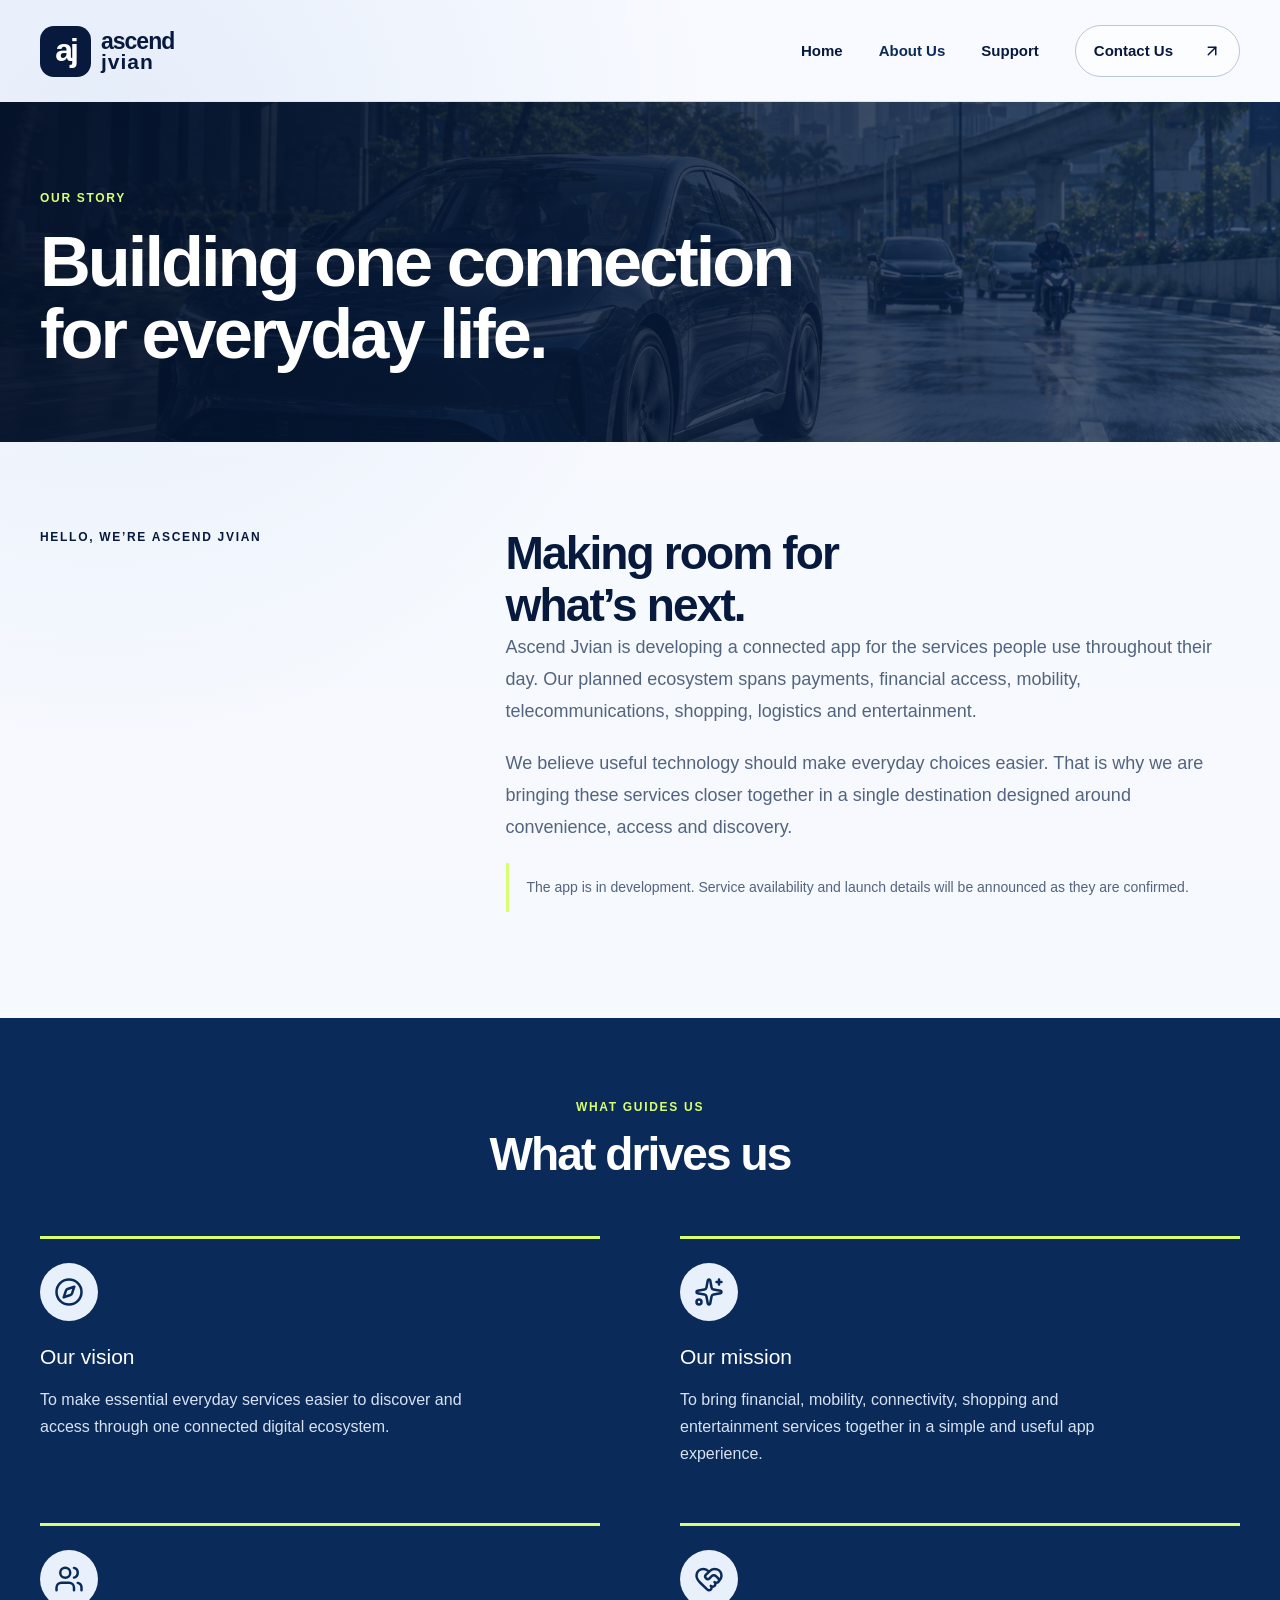
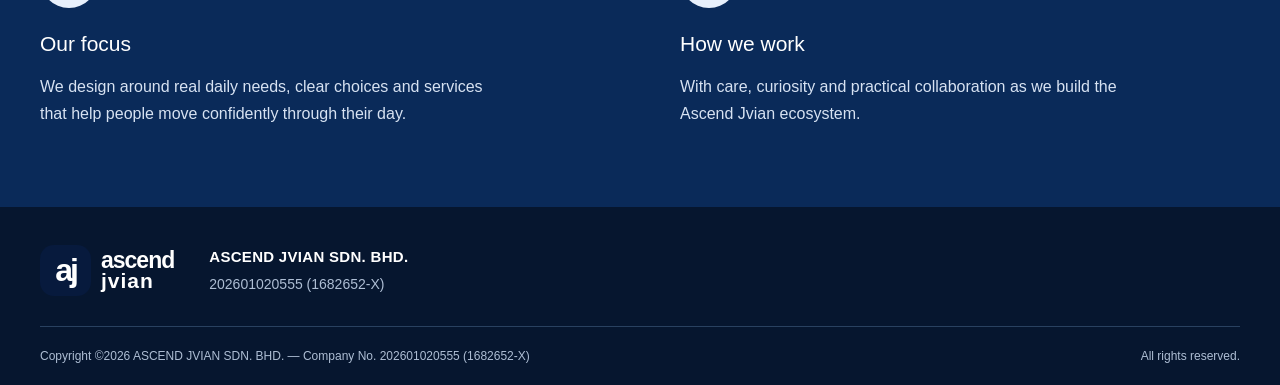
==== commit 6f1b8a27: "Add support contact and financial provider" ====
--- a/about.html
+++ b/about.html
@@ -1,4 +1,4 @@
 <!DOCTYPE html><html lang="en"><head><meta charSet="utf-8"/><meta name="viewport" content="width=device-width, initial-scale=1"/><title>About Us | Ascend Jvian</title><meta name="description" content="Learn about Ascend Jvian and the connected everyday app we are developing."/>
 <style>/*! tailwindcss v4.2.1 | MIT License | https://tailwindcss.com */
-@layer properties{@supports (((-webkit-hyphens:none)) and (not (margin-trim:inline))) or ((-moz-orient:inline) and (not (color:rgb(from red r g b)))){:root,:host{--shimmer-angle:20deg}*,:before,:after{--tw-translate-x:0;--tw-translate-y:0;--tw-translate-z:0;--tw-rotate-x:initial;--tw-rotate-y:initial;--tw-rotate-z:initial;--tw-skew-x:initial;--tw-skew-y:initial;--tw-scroll-snap-strictness:proximity;--tw-space-x-reverse:0;--tw-border-style:solid;--tw-leading:initial;--tw-font-weight:initial;--tw-tracking:initial;--tw-ordinal:initial;--tw-slashed-zero:initial;--tw-numeric-figure:initial;--tw-numeric-spacing:initial;--tw-numeric-fraction:initial;--tw-shadow:0 0 #0000;--tw-shadow-color:initial;--tw-shadow-alpha:100%;--tw-inset-shadow:0 0 #0000;--tw-inset-shadow-color:initial;--tw-inset-shadow-alpha:100%;--tw-ring-color:initial;--tw-ring-shadow:0 0 #0000;--tw-inset-ring-color:initial;--tw-inset-ring-shadow:0 0 #0000;--tw-ring-inset:initial;--tw-ring-offset-width:0px;--tw-ring-offset-color:#fff;--tw-ring-offset-shadow:0 0 #0000;--tw-outline-style:solid;--tw-duration:initial;--tw-ease:initial;--tw-content:"";--tw-scale-x:1;--tw-scale-y:1;--tw-scale-z:1;--tw-blur:initial;--tw-brightness:initial;--tw-contrast:initial;--tw-grayscale:initial;--tw-hue-rotate:initial;--tw-invert:initial;--tw-opacity:initial;--tw-saturate:initial;--tw-sepia:initial;--tw-drop-shadow:initial;--tw-drop-shadow-color:initial;--tw-drop-shadow-alpha:100%;--tw-drop-shadow-size:initial;--tw-backdrop-blur:initial;--tw-backdrop-brightness:initial;--tw-backdrop-contrast:initial;--tw-backdrop-grayscale:initial;--tw-backdrop-hue-rotate:initial;--tw-backdrop-invert:initial;--tw-backdrop-opacity:initial;--tw-backdrop-saturate:initial;--tw-backdrop-sepia:initial;--tw-animation-delay:0s;--tw-animation-direction:normal;--tw-animation-duration:initial;--tw-animation-fill-mode:none;--tw-animation-iteration-count:1;--tw-enter-blur:0;--tw-enter-opacity:1;--tw-enter-rotate:0;--tw-enter-scale:1;--tw-enter-translate-x:0;--tw-enter-translate-y:0;--tw-exit-blur:0;--tw-exit-opacity:1;--tw-exit-rotate:0;--tw-exit-scale:1;--tw-exit-translate-x:0;--tw-exit-translate-y:0;--scroll-fade-t:0px;--scroll-fade-b:0px;--scroll-fade-s:0px;--scroll-fade-e:0px;--scroll-fade-mask:initial;--shimmer-image:initial;--shimmer-text-fill:initial}::backdrop{--tw-translate-x:0;--tw-translate-y:0;--tw-translate-z:0;--tw-rotate-x:initial;--tw-rotate-y:initial;--tw-rotate-z:initial;--tw-skew-x:initial;--tw-skew-y:initial;--tw-scroll-snap-strictness:proximity;--tw-space-x-reverse:0;--tw-border-style:solid;--tw-leading:initial;--tw-font-weight:initial;--tw-tracking:initial;--tw-ordinal:initial;--tw-slashed-zero:initial;--tw-numeric-figure:initial;--tw-numeric-spacing:initial;--tw-numeric-fraction:initial;--tw-shadow:0 0 #0000;--tw-shadow-color:initial;--tw-shadow-alpha:100%;--tw-inset-shadow:0 0 #0000;--tw-inset-shadow-color:initial;--tw-inset-shadow-alpha:100%;--tw-ring-color:initial;--tw-ring-shadow:0 0 #0000;--tw-inset-ring-color:initial;--tw-inset-ring-shadow:0 0 #0000;--tw-ring-inset:initial;--tw-ring-offset-width:0px;--tw-ring-offset-color:#fff;--tw-ring-offset-shadow:0 0 #0000;--tw-outline-style:solid;--tw-duration:initial;--tw-ease:initial;--tw-content:"";--tw-scale-x:1;--tw-scale-y:1;--tw-scale-z:1;--tw-blur:initial;--tw-brightness:initial;--tw-contrast:initial;--tw-grayscale:initial;--tw-hue-rotate:initial;--tw-invert:initial;--tw-opacity:initial;--tw-saturate:initial;--tw-sepia:initial;--tw-drop-shadow:initial;--tw-drop-shadow-color:initial;--tw-drop-shadow-alpha:100%;--tw-drop-shadow-size:initial;--tw-backdrop-blur:initial;--tw-backdrop-brightness:initial;--tw-backdrop-contrast:initial;--tw-backdrop-grayscale:initial;--tw-backdrop-hue-rotate:initial;--tw-backdrop-invert:initial;--tw-backdrop-opacity:initial;--tw-backdrop-saturate:initial;--tw-backdrop-sepia:initial;--tw-animation-delay:0s;--tw-animation-direction:normal;--tw-animation-duration:initial;--tw-animation-fill-mode:none;--tw-animation-iteration-count:1;--tw-enter-blur:0;--tw-enter-opacity:1;--tw-enter-rotate:0;--tw-enter-scale:1;--tw-enter-translate-x:0;--tw-enter-translate-y:0;--tw-exit-blur:0;--tw-exit-opacity:1;--tw-exit-rotate:0;--tw-exit-scale:1;--tw-exit-translate-x:0;--tw-exit-translate-y:0;--scroll-fade-t:0px;--scroll-fade-b:0px;--scroll-fade-s:0px;--scroll-fade-e:0px;--scroll-fade-mask:initial;--shimmer-image:initial;--shimmer-text-fill:initial}}}@layer theme{:root,:host{--font-mono:ui-monospace, SFMono-Regular, Menlo, Monaco, Consolas, "Liberation Mono", "Courier New", monospace;--color-black:#000;--color-white:#fff;--spacing:.25rem;--container-xs:20rem;--container-sm:24rem;--text-xs:.75rem;--text-xs--line-height:calc(1 / .75);--text-sm:.875rem;--text-sm--line-height:calc(1.25 / .875);--text-base:1rem;--text-base--line-height:calc(1.5 / 1);--font-weight-normal:400;--font-weight-medium:500;--tracking-tight:-.025em;--tracking-widest:.1em;--leading-tight:1.25;--leading-snug:1.375;--leading-normal:1.5;--leading-relaxed:1.625;--radius-sm:.25rem;--radius-md:.375rem;--radius-lg:.5rem;--radius-xl:.75rem;--radius-2xl:1rem;--radius-4xl:2rem;--ease-out:cubic-bezier(0, 0, .2, 1);--ease-in-out:cubic-bezier(.4, 0, .2, 1);--animate-spin:spin 1s linear infinite;--animate-pulse:pulse 2s cubic-bezier(.4, 0, .6, 1) infinite;--blur-xs:4px;--aspect-video:16 / 9;--default-transition-duration:.15s;--default-transition-timing-function:cubic-bezier(.4, 0, .2, 1);--default-font-family:Arial,Helvetica,sans-serif;--default-mono-font-family:var(--font-mono)}}@layer base{*,:after,:before{box-sizing:border-box;border:0 solid;margin:0;padding:0}::backdrop{box-sizing:border-box;border:0 solid;margin:0;padding:0}::file-selector-button{box-sizing:border-box;border:0 solid;margin:0;padding:0}html,:host{-webkit-text-size-adjust:100%;tab-size:4;line-height:1.5;font-family:var(--default-font-family,ui-sans-serif, system-ui, sans-serif, "Apple Color Emoji", "Segoe UI Emoji", "Segoe UI Symbol", "Noto Color Emoji");font-feature-settings:var(--default-font-feature-settings,normal);font-variation-settings:var(--default-font-variation-settings,normal);-webkit-tap-highlight-color:transparent}hr{height:0;color:inherit;border-top-width:1px}abbr:where([title]){-webkit-text-decoration:underline dotted;text-decoration:underline dotted}h1,h2,h3,h4,h5,h6{font-size:inherit;font-weight:inherit}a{color:inherit;-webkit-text-decoration:inherit;-webkit-text-decoration:inherit;-webkit-text-decoration:inherit;-webkit-text-decoration:inherit;text-decoration:inherit}b,strong{font-weight:bolder}code,kbd,samp,pre{font-family:var(--default-mono-font-family,ui-monospace, SFMono-Regular, Menlo, Monaco, Consolas, "Liberation Mono", "Courier New", monospace);font-feature-settings:var(--default-mono-font-feature-settings,normal);font-variation-settings:var(--default-mono-font-variation-settings,normal);font-size:1em}small{font-size:80%}sub,sup{vertical-align:baseline;font-size:75%;line-height:0;position:relative}sub{bottom:-.25em}sup{top:-.5em}table{text-indent:0;border-color:inherit;border-collapse:collapse}:-moz-focusring{outline:auto}progress{vertical-align:baseline}summary{display:list-item}ol,ul,menu{list-style:none}img,svg,video,canvas,audio,iframe,embed,object{vertical-align:middle;display:block}img,video{max-width:100%;height:auto}button,input,select,optgroup,textarea{font:inherit;font-feature-settings:inherit;font-variation-settings:inherit;letter-spacing:inherit;color:inherit;opacity:1;background-color:#0000;border-radius:0}::file-selector-button{font:inherit;font-feature-settings:inherit;font-variation-settings:inherit;letter-spacing:inherit;color:inherit;opacity:1;background-color:#0000;border-radius:0}:where(select:is([multiple],[size])) optgroup{font-weight:bolder}:where(select:is([multiple],[size])) optgroup option{padding-inline-start:20px}::file-selector-button{margin-inline-end:4px}::placeholder{opacity:1}@supports (not ((-webkit-appearance:-apple-pay-button))) or (contain-intrinsic-size:1px){::placeholder{color:currentColor}@supports (color:color-mix(in lab, red, red)){::placeholder{color:color-mix(in oklab, currentcolor 50%, transparent)}}}textarea{resize:vertical}::-webkit-search-decoration{-webkit-appearance:none}::-webkit-date-and-time-value{min-height:1lh;text-align:inherit}::-webkit-datetime-edit{display:inline-flex}::-webkit-datetime-edit-fields-wrapper{padding:0}::-webkit-datetime-edit{padding-block:0}::-webkit-datetime-edit-year-field{padding-block:0}::-webkit-datetime-edit-month-field{padding-block:0}::-webkit-datetime-edit-day-field{padding-block:0}::-webkit-datetime-edit-hour-field{padding-block:0}::-webkit-datetime-edit-minute-field{padding-block:0}::-webkit-datetime-edit-second-field{padding-block:0}::-webkit-datetime-edit-millisecond-field{padding-block:0}::-webkit-datetime-edit-meridiem-field{padding-block:0}::-webkit-calendar-picker-indicator{line-height:1}:-moz-ui-invalid{box-shadow:none}button,input:where([type=button],[type=reset],[type=submit]){-webkit-appearance:button;appearance:button}::file-selector-button{-webkit-appearance:button;appearance:button}::-webkit-inner-spin-button{height:auto}::-webkit-outer-spin-button{height:auto}[hidden]:where(:not([hidden=until-found])){display:none!important}}@layer components;@layer utilities{.\@container\/card-header{container:card-header/inline-size}.\@container\/field-group{container:field-group/inline-size}.\@container{container-type:inline-size}.pointer-events-auto{pointer-events:auto}.pointer-events-none{pointer-events:none}.invisible{visibility:hidden}.sr-only{clip-path:inset(50%);white-space:nowrap;border-width:0;width:1px;height:1px;margin:-1px;padding:0;position:absolute;overflow:hidden}.absolute{position:absolute}.fixed{position:fixed}.relative{position:relative}.static{position:static}.inset-0{inset:calc(var(--spacing) * 0)}.inset-x-0{inset-inline:calc(var(--spacing) * 0)}.inset-x-4{inset-inline:calc(var(--spacing) * 4)}.inset-y-0{inset-block:calc(var(--spacing) * 0)}.inset-s-1{inset-inline-start:calc(var(--spacing) * 1)}.inset-s-1\/2{inset-inline-start:50%}.start{inset-inline-start:var(--spacing)}.end{inset-inline-end:var(--spacing)}.-top-12{top:calc(var(--spacing) * -12)}.top-0{top:calc(var(--spacing) * 0)}.top-1{top:calc(var(--spacing) * 1)}.top-1\.5{top:calc(var(--spacing) * 1.5)}.top-1\/2{top:50%}.top-1\/3{top:33.3333%}.top-2{top:calc(var(--spacing) * 2)}.top-3{top:calc(var(--spacing) * 3)}.top-3\.5{top:calc(var(--spacing) * 3.5)}.top-\[60\%\]{top:60%}.top-full{top:100%}.top-px{top:1px}.-right-12{right:calc(var(--spacing) * -12)}.right-0{right:calc(var(--spacing) * 0)}.right-1{right:calc(var(--spacing) * 1)}.right-2{right:calc(var(--spacing) * 2)}.right-2\.5{right:calc(var(--spacing) * 2.5)}.right-3{right:calc(var(--spacing) * 3)}.-bottom-12{bottom:calc(var(--spacing) * -12)}.bottom-0{bottom:calc(var(--spacing) * 0)}.bottom-4{bottom:calc(var(--spacing) * 4)}.-left-12{left:calc(var(--spacing) * -12)}.left-1{left:calc(var(--spacing) * 1)}.left-1\.5{left:calc(var(--spacing) * 1.5)}.left-1\/2{left:50%}.left-3{left:calc(var(--spacing) * 3)}.isolate{isolation:isolate}.z-0{z-index:0}.z-1{z-index:1}.z-10{z-index:10}.z-20{z-index:20}.z-50{z-index:50}.z-\[calc\(1000-var\(--toast-index\)\)\]{z-index:calc(1000 - var(--toast-index))}.order-first{order:-9999}.order-last{order:9999}.col-start-2{grid-column-start:2}.row-span-2{grid-row:span 2/span 2}.row-start-1{grid-row-start:1}.m-\(--drawer-inset\,0px\){margin:var(--drawer-inset,0px)}.-mx-1{margin-inline:calc(var(--spacing) * -1)}.-mx-4{margin-inline:calc(var(--spacing) * -4)}.mx-2{margin-inline:calc(var(--spacing) * 2)}.mx-3{margin-inline:calc(var(--spacing) * 3)}.mx-3\.5{margin-inline:calc(var(--spacing) * 3.5)}.mx-auto{margin-inline:auto}.-my-2{margin-block:calc(var(--spacing) * -2)}.my-0{margin-block:calc(var(--spacing) * 0)}.my-0\.5{margin-block:calc(var(--spacing) * .5)}.my-1{margin-block:calc(var(--spacing) * 1)}.my-2{margin-block:calc(var(--spacing) * 2)}.my-auto{margin-block:auto}.-mt-4{margin-top:calc(var(--spacing) * -4)}.mt-0{margin-top:calc(var(--spacing) * 0)}.mt-0\.5{margin-top:calc(var(--spacing) * .5)}.mt-2{margin-top:calc(var(--spacing) * 2)}.mt-4{margin-top:calc(var(--spacing) * 4)}.mt-auto{margin-top:auto}.-mb-4{margin-bottom:calc(var(--spacing) * -4)}.mb-1{margin-bottom:calc(var(--spacing) * 1)}.mb-1\.5{margin-bottom:calc(var(--spacing) * 1.5)}.mb-2{margin-bottom:calc(var(--spacing) * 2)}.-ml-1{margin-left:calc(var(--spacing) * -1)}.-ml-4{margin-left:calc(var(--spacing) * -4)}.ml-1{margin-left:calc(var(--spacing) * 1)}.ml-4{margin-left:calc(var(--spacing) * 4)}.ml-auto{margin-left:auto}.line-clamp-1{-webkit-line-clamp:1;-webkit-box-orient:vertical;display:-webkit-box;overflow:hidden}.line-clamp-2{-webkit-line-clamp:2;-webkit-box-orient:vertical;display:-webkit-box;overflow:hidden}.no-scrollbar{-ms-overflow-style:none;scrollbar-width:none}.no-scrollbar::-webkit-scrollbar{display:none}.block{display:block}.contents{display:contents}.flex{display:flex}.grid{display:grid}.hidden{display:none}.inline-flex{display:inline-flex}.table{display:table}.table-caption{display:table-caption}.table-cell{display:table-cell}.table-row{display:table-row}.field-sizing-content{field-sizing:content}.aspect-\(--ratio\){aspect-ratio:var(--ratio)}.aspect-square{aspect-ratio:1}.aspect-video{aspect-ratio:var(--aspect-video)}.size-\(--cell-size\){width:var(--cell-size);height:var(--cell-size)}.size-2{width:calc(var(--spacing) * 2);height:calc(var(--spacing) * 2)}.size-2\.5{width:calc(var(--spacing) * 2.5);height:calc(var(--spacing) * 2.5)}.size-3{width:calc(var(--spacing) * 3);height:calc(var(--spacing) * 3)}.size-4{width:calc(var(--spacing) * 4);height:calc(var(--spacing) * 4)}.size-5{width:calc(var(--spacing) * 5);height:calc(var(--spacing) * 5)}.size-6{width:calc(var(--spacing) * 6);height:calc(var(--spacing) * 6)}.size-7{width:calc(var(--spacing) * 7);height:calc(var(--spacing) * 7)}.size-8{width:calc(var(--spacing) * 8);height:calc(var(--spacing) * 8)}.size-9{width:calc(var(--spacing) * 9);height:calc(var(--spacing) * 9)}.size-10{width:calc(var(--spacing) * 10);height:calc(var(--spacing) * 10)}.size-auto{width:auto;height:auto}.size-full{width:100%;height:100%}.h-\(--accordion-panel-height\){height:var(--accordion-panel-height)}.h-\(--cell-size\){height:var(--cell-size)}.h-\(--drawer-content-height\){height:var(--drawer-content-height)}.h-\(--height\){height:var(--height)}.h-\(--popup-height\){height:var(--popup-height)}.h-\(--positioner-height\){height:var(--positioner-height)}.h-1{height:calc(var(--spacing) * 1)}.h-1\.5{height:calc(var(--spacing) * 1.5)}.h-2{height:calc(var(--spacing) * 2)}.h-2\.5{height:calc(var(--spacing) * 2.5)}.h-4{height:calc(var(--spacing) * 4)}.h-5{height:calc(var(--spacing) * 5)}.h-6{height:calc(var(--spacing) * 6)}.h-7{height:calc(var(--spacing) * 7)}.h-8{height:calc(var(--spacing) * 8)}.h-8\!{height:calc(var(--spacing) * 8)!important}.h-9{height:calc(var(--spacing) * 9)}.h-10{height:calc(var(--spacing) * 10)}.h-12{height:calc(var(--spacing) * 12)}.h-\[calc\(--spacing\(5\.25\)\)\]{height:calc(calc(var(--spacing) * 5.25))}.h-\[calc\(100\%-1px\)\]{height:calc(100% - 1px)}.h-auto{height:auto}.h-full{height:100%}.h-max{height:max-content}.h-px{height:1px}.h-svh{height:100svh}.max-h-\(--available-height\){max-height:var(--available-height)}.max-h-\(--drawer-content-max-height\,none\){max-height:var(--drawer-content-max-height,none)}.max-h-72{max-height:calc(var(--spacing) * 72)}.max-h-\[min\(calc\(--spacing\(72\)---spacing\(9\)\)\,calc\(var\(--available-height\)---spacing\(9\)\)\)\]{max-height:min(calc(calc(var(--spacing) * 72) - calc(var(--spacing) * 9)), calc(var(--available-height) - calc(var(--spacing) * 9)))}.min-h-0{min-height:calc(var(--spacing) * 0)}.min-h-4{min-height:calc(var(--spacing) * 4)}.min-h-8{min-height:calc(var(--spacing) * 8)}.min-h-16{min-height:calc(var(--spacing) * 16)}.min-h-dvh{min-height:100dvh}.min-h-full{min-height:100%}.min-h-svh{min-height:100svh}.w-\(--anchor-width\){width:var(--anchor-width)}.w-\(--cell-size\){width:var(--cell-size)}.w-\(--drawer-content-width\,auto\){width:var(--drawer-content-width,auto)}.w-\(--popup-width\){width:var(--popup-width)}.w-\(--positioner-width\){width:var(--positioner-width)}.w-\(--sidebar-width\){width:var(--sidebar-width)}.w-0{width:calc(var(--spacing) * 0)}.w-1{width:calc(var(--spacing) * 1)}.w-2{width:calc(var(--spacing) * 2)}.w-2\.5{width:calc(var(--spacing) * 2.5)}.w-4{width:calc(var(--spacing) * 4)}.w-5{width:calc(var(--spacing) * 5)}.w-10{width:calc(var(--spacing) * 10)}.w-24{width:calc(var(--spacing) * 24)}.w-64{width:calc(var(--spacing) * 64)}.w-72{width:calc(var(--spacing) * 72)}.w-auto{width:auto}.w-fit{width:fit-content}.w-full{width:100%}.w-max{width:max-content}.w-px{width:1px}.max-w-\(--available-width\){max-width:var(--available-width)}.max-w-\(--skeleton-width\){max-width:var(--skeleton-width)}.max-w-\[80\%\]{max-width:80%}.max-w-\[calc\(100\%-2rem\)\]{max-width:calc(100% - 2rem)}.max-w-full{max-width:100%}.max-w-max{max-width:max-content}.max-w-sm{max-width:var(--container-sm)}.max-w-xs{max-width:var(--container-xs)}.min-w-\(--cell-size\){min-width:var(--cell-size)}.min-w-0{min-width:calc(var(--spacing) * 0)}.min-w-5{min-width:calc(var(--spacing) * 5)}.min-w-7{min-width:calc(var(--spacing) * 7)}.min-w-8{min-width:calc(var(--spacing) * 8)}.min-w-9{min-width:calc(var(--spacing) * 9)}.min-w-16{min-width:calc(var(--spacing) * 16)}.min-w-32{min-width:calc(var(--spacing) * 32)}.min-w-36{min-width:calc(var(--spacing) * 36)}.min-w-40{min-width:calc(var(--spacing) * 40)}.min-w-\[96px\]{min-width:96px}.min-w-\[calc\(var\(--anchor-width\)\+--spacing\(7\)\)\]{min-width:calc(var(--anchor-width) + calc(var(--spacing) * 7))}.flex-1{flex:1}.shrink-0{flex-shrink:0}.grow{flex-grow:1}.grow-0{flex-grow:0}.basis-full{flex-basis:100%}.caption-bottom{caption-side:bottom}.border-collapse{border-collapse:collapse}.origin-\(--transform-origin\){transform-origin:var(--transform-origin)}.origin-bottom{transform-origin:bottom}.-translate-x-1{--tw-translate-x:calc(var(--spacing) * -1);translate:var(--tw-translate-x) var(--tw-translate-y)}.-translate-x-1\/2{--tw-translate-x:calc(calc(1 / 2 * 100%) * -1);translate:var(--tw-translate-x) var(--tw-translate-y)}.-translate-x-px{--tw-translate-x:-1px;translate:var(--tw-translate-x) var(--tw-translate-y)}.translate-x-px{--tw-translate-x:1px;translate:var(--tw-translate-x) var(--tw-translate-y)}.-translate-y-1{--tw-translate-y:calc(var(--spacing) * -1);translate:var(--tw-translate-x) var(--tw-translate-y)}.-translate-y-1\/2{--tw-translate-y:calc(calc(1 / 2 * 100%) * -1);translate:var(--tw-translate-x) var(--tw-translate-y)}.-translate-y-3{--tw-translate-y:calc(var(--spacing) * -3);translate:var(--tw-translate-x) var(--tw-translate-y)}.-translate-y-3\/4{--tw-translate-y:calc(calc(3 / 4 * 100%) * -1);translate:var(--tw-translate-x) var(--tw-translate-y)}.translate-y-0{--tw-translate-y:calc(var(--spacing) * 0);translate:var(--tw-translate-x) var(--tw-translate-y)}.translate-y-3{--tw-translate-y:calc(var(--spacing) * 3);translate:var(--tw-translate-x) var(--tw-translate-y)}.translate-y-3\/4{--tw-translate-y:calc(3 / 4 * 100%);translate:var(--tw-translate-x) var(--tw-translate-y)}.translate-y-\[calc\(-50\%-2px\)\]{--tw-translate-y:calc(-50% - 2px);translate:var(--tw-translate-x) var(--tw-translate-y)}.rotate-45{rotate:45deg}.rotate-90{rotate:90deg}.\[transform\:translateX\(var\(--toast-swipe-movement-x\)\)_translateY\(calc\(var\(--toast-swipe-movement-y\)-\(var\(--toast-index\)\*var\(--peek\)\)-\(var\(--shrink\)\*var\(--height\)\)\)\)_scale\(var\(--scale\)\)\]{transform:translateX(var(--toast-swipe-movement-x)) translateY(calc(var(--toast-swipe-movement-y) - (var(--toast-index) * var(--peek)) - (var(--shrink) * var(--height)))) scale(var(--scale))}.transform-\[translate3d\(var\(--translate-x\,0px\)\,var\(--translate-y\,0px\)\,0\)_scale\(var\(--stack-scale\)\)\]{transform:translate3d(var(--translate-x,0px),var(--translate-y,0px),0) scale(var(--stack-scale))}.shimmer{--_spread:var(--shimmer-spread,calc(3ch + 40px));--_base:currentColor;--_highlight:var(--shimmer-color,oklch(from currentColor l c h / calc(alpha* .2)));background-image:var(--shimmer-image,linear-gradient(calc(90deg + var(--shimmer-angle)), var(--_base) calc(50% - var(--_spread)), var(--_highlight) calc(50% - var(--_spread) * .5), var(--_highlight) 50%, var(--_highlight) calc(50% + var(--_spread) * .5), var(--_base) calc(50% + var(--_spread))))}@supports (color:color-mix(in lab, red, red)){.shimmer{background-image:var(--shimmer-image,linear-gradient(calc(90deg + var(--shimmer-angle)), var(--_base) calc(50% - var(--_spread)), color-mix(in oklch, var(--_highlight), var(--_base) 50%) calc(50% - var(--_spread) * .5), var(--_highlight) 50%, color-mix(in oklch, var(--_highlight), var(--_base) 50%) calc(50% + var(--_spread) * .5), var(--_base) calc(50% + var(--_spread))))}}.shimmer{background-repeat:no-repeat;background-size:calc(200% + var(--_spread) * 2) 100%;-webkit-text-fill-color:var(--shimmer-text-fill,transparent);animation:tw-shimmer var(--shimmer-duration,2s) linear infinite;background-position:0 0;-webkit-background-clip:text;background-clip:text}@media (prefers-color-scheme:dark){.shimmer{--_highlight:var(--shimmer-color,oklch(from currentColor max(.8, calc(l + .4)) c h / calc(alpha + .4)))}}.shimmer:where([dir=rtl],[dir=rtl] *){animation-direction:reverse}.scroll-fade-x{--_scroll-fade-size-s:var(--scroll-fade-s-size,var(--scroll-fade-size,min(12%, calc(var(--spacing) * 10))));--_scroll-fade-size-e:var(--scroll-fade-e-size,var(--scroll-fade-size,min(12%, calc(var(--spacing) * 10))));--scroll-fade-inline:linear-gradient(to right, transparent 0, #000 var(--scroll-fade-s,0px), #000 calc(100% - var(--scroll-fade-e,0px)), transparent 100%)}.scroll-fade-x:where([dir=rtl],[dir=rtl] *){--scroll-fade-inline:linear-gradient(to left, transparent 0, #000 var(--scroll-fade-s,0px), #000 calc(100% - var(--scroll-fade-e,0px)), transparent 100%)}.scroll-fade-x{-webkit-mask-image:var(--scroll-fade-mask,var(--scroll-fade-inline));-webkit-mask-image:var(--scroll-fade-mask,var(--scroll-fade-inline));-webkit-mask-image:var(--scroll-fade-mask,var(--scroll-fade-inline));-webkit-mask-image:var(--scroll-fade-mask,var(--scroll-fade-inline));mask-image:var(--scroll-fade-mask,var(--scroll-fade-inline));-webkit-mask-composite:source-in;-webkit-mask-composite:source-in;-webkit-mask-composite:source-in;-webkit-mask-repeat:no-repeat;mask-repeat:no-repeat;-webkit-mask-composite:source-in;mask-composite:intersect}@supports (animation-timeline:scroll()){.scroll-fade-x{animation:1ms ease-in-out scroll-fade-reveal-s,1ms ease-in-out scroll-fade-reveal-e;animation-timeline:scroll(self inline),scroll(self inline);animation-range:0 var(--scroll-fade-reveal,calc(var(--spacing) * 24)), calc(100% - var(--scroll-fade-reveal,calc(var(--spacing) * 24))) 100%;animation-fill-mode:both}}@supports not (animation-timeline:scroll()){.scroll-fade-x{--scroll-fade-s:var(--_scroll-fade-size-s);--scroll-fade-e:var(--_scroll-fade-size-e)}}.scroll-fade-b{--_scroll-fade-size-b:var(--scroll-fade-b-size,var(--scroll-fade-size,min(12%, calc(var(--spacing) * 10))));--scroll-fade-mask:linear-gradient(to bottom, #000 0, #000 calc(100% - var(--scroll-fade-b,0px)), transparent 100%);-webkit-mask-image:var(--scroll-fade-mask);-webkit-mask-image:var(--scroll-fade-mask);-webkit-mask-image:var(--scroll-fade-mask);-webkit-mask-image:var(--scroll-fade-mask);mask-image:var(--scroll-fade-mask);-webkit-mask-composite:source-in;-webkit-mask-composite:source-in;-webkit-mask-composite:source-in;-webkit-mask-repeat:no-repeat;mask-repeat:no-repeat;-webkit-mask-composite:source-in;mask-composite:intersect}@supports (animation-timeline:scroll()){.scroll-fade-b{animation:1ms ease-in-out scroll-fade-reveal-b;animation-timeline:scroll(self y);animation-range:calc(100% - var(--scroll-fade-reveal,calc(var(--spacing) * 24))) 100%;animation-fill-mode:both}}@supports not (animation-timeline:scroll()){.scroll-fade-b{--scroll-fade-b:var(--_scroll-fade-size-b)}}.animate-caret-blink{animation:1.25s ease-out infinite caret-blink}.animate-pulse{animation:var(--animate-pulse)}.animate-spin{animation:var(--animate-spin)}.cursor-default{cursor:default}.cursor-grab{cursor:grab}.cursor-text{cursor:text}.touch-manipulation{touch-action:manipulation}.touch-none{touch-action:none}.resize-none{resize:none}.snap-x{scroll-snap-type:x var(--tw-scroll-snap-strictness)}.snap-mandatory{--tw-scroll-snap-strictness:mandatory}.scroll-my-1{scroll-margin-block:calc(var(--spacing) * 1)}.scroll-px-1{scroll-padding-inline:calc(var(--spacing) * 1)}.scroll-py-1{scroll-padding-block:calc(var(--spacing) * 1)}.list-disc{list-style-type:disc}.list-none{list-style-type:none}.appearance-none{-webkit-appearance:none;appearance:none}.auto-rows-min{grid-auto-rows:min-content}.grid-rows-\[auto_1fr\]{grid-template-rows:auto 1fr}.flex-col{flex-direction:column}.flex-col-reverse{flex-direction:column-reverse}.flex-row{flex-direction:row}.flex-wrap{flex-wrap:wrap}.place-content-center{place-content:center}.place-items-center{place-items:center}.items-center{align-items:center}.items-end{align-items:flex-end}.items-start{align-items:flex-start}.items-stretch{align-items:stretch}.justify-between{justify-content:space-between}.justify-center{justify-content:center}.justify-start{justify-content:flex-start}.gap-\(--card-spacing\){gap:var(--card-spacing)}.gap-0{gap:calc(var(--spacing) * 0)}.gap-0\.5{gap:calc(var(--spacing) * .5)}.gap-1{gap:calc(var(--spacing) * 1)}.gap-1\.5{gap:calc(var(--spacing) * 1.5)}.gap-2{gap:calc(var(--spacing) * 2)}.gap-2\.5{gap:calc(var(--spacing) * 2.5)}.gap-3{gap:calc(var(--spacing) * 3)}.gap-4{gap:calc(var(--spacing) * 4)}.gap-5{gap:calc(var(--spacing) * 5)}.gap-6{gap:calc(var(--spacing) * 6)}.gap-\[--spacing\(var\(--gap\)\)\]{gap:calc(var(--spacing) * var(--gap))}:where(.-space-x-2>:not(:last-child)){--tw-space-x-reverse:0;margin-inline-start:calc(calc(var(--spacing) * -2) * var(--tw-space-x-reverse));margin-inline-end:calc(calc(var(--spacing) * -2) * calc(1 - var(--tw-space-x-reverse)))}.self-end{align-self:flex-end}.self-start{align-self:flex-start}.self-stretch{align-self:stretch}.justify-self-end{justify-self:flex-end}.truncate{text-overflow:ellipsis;white-space:nowrap;overflow:hidden}.overflow-auto{overflow:auto}.overflow-hidden{overflow:hidden}.overflow-x-auto{overflow-x:auto}.overflow-x-hidden{overflow-x:hidden}.overflow-y-auto{overflow-y:auto}.overscroll-contain{overscroll-behavior:contain}.overscroll-x-contain{overscroll-behavior-x:contain}.rounded-\(--cell-radius\){border-radius:var(--cell-radius)}.rounded-2xl{border-radius:var(--radius-2xl)}.rounded-4xl{border-radius:var(--radius-4xl)}.rounded-\[2px\]{border-radius:2px}.rounded-\[4px\]{border-radius:4px}.rounded-\[calc\(var\(--radius\)-3px\)\]{border-radius:calc(var(--radius) - 3px)}.rounded-\[inherit\]{border-radius:inherit}.rounded-\[min\(var\(--radius-md\)\,10px\)\]{border-radius:min(var(--radius-md), 10px)}.rounded-\[min\(var\(--radius-md\)\,12px\)\]{border-radius:min(var(--radius-md), 12px)}.rounded-full{border-radius:2147483647px}.rounded-lg{border-radius:var(--radius-lg)}.rounded-lg\!{border-radius:var(--radius-lg)!important}.rounded-md{border-radius:var(--radius-md)}.rounded-none{border-radius:0}.rounded-sm{border-radius:var(--radius-sm)}.rounded-xl{border-radius:var(--radius-xl)}.rounded-xl\!{border-radius:var(--radius-xl)!important}.rounded-t-xl{border-top-left-radius:var(--radius-xl);border-top-right-radius:var(--radius-xl)}.rounded-l-\(--cell-radius\){border-top-left-radius:var(--cell-radius);border-bottom-left-radius:var(--cell-radius)}.rounded-tl-sm{border-top-left-radius:var(--radius-sm)}.rounded-r-\(--cell-radius\){border-top-right-radius:var(--cell-radius);border-bottom-right-radius:var(--cell-radius)}.rounded-b-xl{border-bottom-right-radius:var(--radius-xl);border-bottom-left-radius:var(--radius-xl)}.border{border-style:var(--tw-border-style);border-width:1px}.border-0{border-style:var(--tw-border-style);border-width:0}.border-\[1\.5px\]{border-style:var(--tw-border-style);border-width:1.5px}.border-y{border-block-style:var(--tw-border-style);border-block-width:1px}.border-t{border-top-style:var(--tw-border-style);border-top-width:1px}.border-r{border-right-style:var(--tw-border-style);border-right-width:1px}.border-b{border-bottom-style:var(--tw-border-style);border-bottom-width:1px}.border-l{border-left-style:var(--tw-border-style);border-left-width:1px}.border-dashed{--tw-border-style:dashed;border-style:dashed}.border-none{--tw-border-style:none;border-style:none}.border-\(--color-border\){border-color:var(--color-border)}.border-transparent{border-color:#0000}.bg-\(--color-bg\){background-color:var(--color-bg)}.bg-\[Canvas\]{background-color:canvas}.bg-background{background-color:var(--background)}.bg-black{background-color:var(--color-black)}.bg-black\/10{background-color:#0000001a}@supports (color:color-mix(in lab, red, red)){.bg-black\/10{background-color:color-mix(in oklab, var(--color-black) 10%, transparent)}}.bg-foreground{background-color:var(--foreground)}.bg-primary{background-color:var(--primary)}.bg-transparent{background-color:#0000}.bg-white{background-color:var(--color-white)}.bg-clip-padding{background-clip:padding-box}.fill-foreground{fill:var(--foreground)}.object-cover{object-fit:cover}.p-\(--card-spacing\){padding:var(--card-spacing)}.p-0{padding:calc(var(--spacing) * 0)}.p-1{padding:calc(var(--spacing) * 1)}.p-2{padding:calc(var(--spacing) * 2)}.p-2\.5{padding:calc(var(--spacing) * 2.5)}.p-4{padding:calc(var(--spacing) * 4)}.p-6{padding:calc(var(--spacing) * 6)}.p-\[3px\]{padding:3px}.p-px{padding:1px}.px-\(--card-spacing\){padding-inline:var(--card-spacing)}.px-\(--cell-size\){padding-inline:var(--cell-size)}.px-1{padding-inline:calc(var(--spacing) * 1)}.px-1\.5{padding-inline:calc(var(--spacing) * 1.5)}.px-2{padding-inline:calc(var(--spacing) * 2)}.px-2\.5{padding-inline:calc(var(--spacing) * 2.5)}.px-3{padding-inline:calc(var(--spacing) * 3)}.py-\(--card-spacing\){padding-block:var(--card-spacing)}.py-0{padding-block:calc(var(--spacing) * 0)}.py-0\.5{padding-block:calc(var(--spacing) * .5)}.py-1{padding-block:calc(var(--spacing) * 1)}.py-1\.5{padding-block:calc(var(--spacing) * 1.5)}.py-2{padding-block:calc(var(--spacing) * 2)}.py-2\.5{padding-block:calc(var(--spacing) * 2.5)}.py-6{padding-block:calc(var(--spacing) * 6)}.py-\[2px\]{padding-block:2px}.pt-0{padding-top:calc(var(--spacing) * 0)}.pt-2{padding-top:calc(var(--spacing) * 2)}.pt-3{padding-top:calc(var(--spacing) * 3)}.pt-4{padding-top:calc(var(--spacing) * 4)}.pr-1{padding-right:calc(var(--spacing) * 1)}.pr-1\.5{padding-right:calc(var(--spacing) * 1.5)}.pr-1\.5\!{padding-right:calc(var(--spacing) * 1.5)!important}.pr-2{padding-right:calc(var(--spacing) * 2)}.pr-8{padding-right:calc(var(--spacing) * 8)}.pb-0{padding-bottom:calc(var(--spacing) * 0)}.pb-2{padding-bottom:calc(var(--spacing) * 2)}.pb-2\.5{padding-bottom:calc(var(--spacing) * 2.5)}.pb-3{padding-bottom:calc(var(--spacing) * 3)}.pl-1{padding-left:calc(var(--spacing) * 1)}.pl-1\.5{padding-left:calc(var(--spacing) * 1.5)}.pl-1\.5\!{padding-left:calc(var(--spacing) * 1.5)!important}.pl-2{padding-left:calc(var(--spacing) * 2)}.pl-2\.5{padding-left:calc(var(--spacing) * 2.5)}.pl-4{padding-left:calc(var(--spacing) * 4)}.pl-7{padding-left:calc(var(--spacing) * 7)}.text-center{text-align:center}.text-left{text-align:left}.align-middle{vertical-align:middle}.font-mono{font-family:var(--font-mono)}.font-sans{font-family:Arial,Helvetica,sans-serif}.text-base{font-size:var(--text-base);line-height:var(--tw-leading,var(--text-base--line-height))}.text-sm{font-size:var(--text-sm);line-height:var(--tw-leading,var(--text-sm--line-height))}.text-sm\/relaxed{font-size:var(--text-sm);line-height:var(--leading-relaxed)}.text-xs{font-size:var(--text-xs);line-height:var(--tw-leading,var(--text-xs--line-height))}.text-\[0\.8rem\]{font-size:.8rem}.leading-none{--tw-leading:1;line-height:1}.leading-normal{--tw-leading:var(--leading-normal);line-height:var(--leading-normal)}.leading-relaxed{--tw-leading:var(--leading-relaxed);line-height:var(--leading-relaxed)}.leading-snug{--tw-leading:var(--leading-snug);line-height:var(--leading-snug)}.leading-tight{--tw-leading:var(--leading-tight);line-height:var(--leading-tight)}.font-medium{--tw-font-weight:var(--font-weight-medium);font-weight:var(--font-weight-medium)}.font-normal{--tw-font-weight:var(--font-weight-normal);font-weight:var(--font-weight-normal)}.tracking-tight{--tw-tracking:var(--tracking-tight);letter-spacing:var(--tracking-tight)}.tracking-widest{--tw-tracking:var(--tracking-widest);letter-spacing:var(--tracking-widest)}.text-balance{text-wrap:balance}.wrap-break-word{overflow-wrap:break-word}.whitespace-nowrap{white-space:nowrap}.text-\[CanvasText\]{color:canvastext}.text-background{color:var(--background)}.text-current{color:currentColor}.text-foreground,.text-foreground\/60{color:var(--foreground)}@supports (color:color-mix(in lab, red, red)){.text-foreground\/60{color:color-mix(in oklab, var(--foreground) 60%, transparent)}}.text-primary{color:var(--primary)}.tabular-nums{--tw-numeric-spacing:tabular-nums;font-variant-numeric:var(--tw-ordinal,) var(--tw-slashed-zero,) var(--tw-numeric-figure,) var(--tw-numeric-spacing,) var(--tw-numeric-fraction,)}.underline-offset-4{text-underline-offset:4px}.opacity-0{opacity:0}.opacity-50{opacity:.5}.opacity-60{opacity:.6}.opacity-\[max\(var\(--drawer-overlay-min-opacity\,0\)\,calc\(1-var\(--drawer-swipe-progress\)\)\)\]{opacity:max(var(--drawer-overlay-min-opacity,0), calc(1 - var(--drawer-swipe-progress)))}.bg-blend-color{background-blend-mode:color}.shadow{--tw-shadow:0 1px 3px 0 var(--tw-shadow-color,#0000001a), 0 1px 2px -1px var(--tw-shadow-color,#0000001a);box-shadow:var(--tw-inset-shadow), var(--tw-inset-ring-shadow), var(--tw-ring-offset-shadow), var(--tw-ring-shadow), var(--tw-shadow)}.shadow-\[0_0_0_1px_var\(--sidebar-border\)\]{--tw-shadow:0 0 0 1px var(--tw-shadow-color,var(--sidebar-border));box-shadow:var(--tw-inset-shadow), var(--tw-inset-ring-shadow), var(--tw-ring-offset-shadow), var(--tw-ring-shadow), var(--tw-shadow)}.shadow-lg{--tw-shadow:0 10px 15px -3px var(--tw-shadow-color,#0000001a), 0 4px 6px -4px var(--tw-shadow-color,#0000001a);box-shadow:var(--tw-inset-shadow), var(--tw-inset-ring-shadow), var(--tw-ring-offset-shadow), var(--tw-ring-shadow), var(--tw-shadow)}.shadow-md{--tw-shadow:0 4px 6px -1px var(--tw-shadow-color,#0000001a), 0 2px 4px -2px var(--tw-shadow-color,#0000001a);box-shadow:var(--tw-inset-shadow), var(--tw-inset-ring-shadow), var(--tw-ring-offset-shadow), var(--tw-ring-shadow), var(--tw-shadow)}.shadow-none{--tw-shadow:0 0 #0000;box-shadow:var(--tw-inset-shadow), var(--tw-inset-ring-shadow), var(--tw-ring-offset-shadow), var(--tw-ring-shadow), var(--tw-shadow)}.shadow-none\!{--tw-shadow:0 0 #0000!important;box-shadow:var(--tw-inset-shadow), var(--tw-inset-ring-shadow), var(--tw-ring-offset-shadow), var(--tw-ring-shadow), var(--tw-shadow)!important}.shadow-xl{--tw-shadow:0 20px 25px -5px var(--tw-shadow-color,#0000001a), 0 8px 10px -6px var(--tw-shadow-color,#0000001a);box-shadow:var(--tw-inset-shadow), var(--tw-inset-ring-shadow), var(--tw-ring-offset-shadow), var(--tw-ring-shadow), var(--tw-shadow)}.ring-0{--tw-ring-shadow:var(--tw-ring-inset,) 0 0 0 calc(0px + var(--tw-ring-offset-width)) var(--tw-ring-color,currentcolor);box-shadow:var(--tw-inset-shadow), var(--tw-inset-ring-shadow), var(--tw-ring-offset-shadow), var(--tw-ring-shadow), var(--tw-shadow)}.ring-1{--tw-ring-shadow:var(--tw-ring-inset,) 0 0 0 calc(1px + var(--tw-ring-offset-width)) var(--tw-ring-color,currentcolor);box-shadow:var(--tw-inset-shadow), var(--tw-inset-ring-shadow), var(--tw-ring-offset-shadow), var(--tw-ring-shadow), var(--tw-shadow)}.ring-2{--tw-ring-shadow:var(--tw-ring-inset,) 0 0 0 calc(2px + var(--tw-ring-offset-width)) var(--tw-ring-color,currentcolor);box-shadow:var(--tw-inset-shadow), var(--tw-inset-ring-shadow), var(--tw-ring-offset-shadow), var(--tw-ring-shadow), var(--tw-shadow)}.ring-3{--tw-ring-shadow:var(--tw-ring-inset,) 0 0 0 calc(3px + var(--tw-ring-offset-width)) var(--tw-ring-color,currentcolor);box-shadow:var(--tw-inset-shadow), var(--tw-inset-ring-shadow), var(--tw-ring-offset-shadow), var(--tw-ring-shadow), var(--tw-shadow)}.ring-background{--tw-ring-color:var(--background)}.ring-foreground,.ring-foreground\/10{--tw-ring-color:var(--foreground)}@supports (color:color-mix(in lab, red, red)){.ring-foreground\/10{--tw-ring-color:color-mix(in oklab, var(--foreground) 10%, transparent)}}.ring-offset-background{--tw-ring-offset-color:var(--background)}.outline-hidden{--tw-outline-style:none;outline-style:none}@media (forced-colors:active){.outline-hidden{outline-offset:2px;outline:2px solid #0000}}.outline{outline-style:var(--tw-outline-style);outline-width:1px}.transition{transition-property:color,background-color,border-color,outline-color,text-decoration-color,fill,stroke,--tw-gradient-from,--tw-gradient-via,--tw-gradient-to,opacity,box-shadow,transform,translate,scale,rotate,filter,-webkit-backdrop-filter,backdrop-filter,display,content-visibility,overlay,pointer-events;transition-timing-function:var(--tw-ease,var(--default-transition-timing-function));transition-duration:var(--tw-duration,var(--default-transition-duration))}.transition-\[color\,box-shadow\]{transition-property:color,box-shadow;transition-timing-function:var(--tw-ease,var(--default-transition-timing-function));transition-duration:var(--tw-duration,var(--default-transition-duration))}.transition-\[left\,right\,width\]{transition-property:left,right,width;transition-timing-function:var(--tw-ease,var(--default-transition-timing-function));transition-duration:var(--tw-duration,var(--default-transition-duration))}.transition-\[margin\,opacity\]{transition-property:margin,opacity;transition-timing-function:var(--tw-ease,var(--default-transition-timing-function));transition-duration:var(--tw-duration,var(--default-transition-duration))}.transition-\[opacity\,transform\,translate\]{transition-property:opacity,transform,translate;transition-timing-function:var(--tw-ease,var(--default-transition-timing-function));transition-duration:var(--tw-duration,var(--default-transition-duration))}.transition-\[opacity\,transform\,width\,height\,scale\,translate\]{transition-property:opacity,transform,width,height,scale,translate;transition-timing-function:var(--tw-ease,var(--default-transition-timing-function));transition-duration:var(--tw-duration,var(--default-transition-duration))}.transition-\[top\,left\,right\,bottom\]{transition-property:top,left,right,bottom;transition-timing-function:var(--tw-ease,var(--default-transition-timing-function));transition-duration:var(--tw-duration,var(--default-transition-duration))}.transition-\[transform\,height\,opacity\,filter\]{transition-property:transform,height,opacity,filter;transition-timing-function:var(--tw-ease,var(--default-transition-timing-function));transition-duration:var(--tw-duration,var(--default-transition-duration))}.transition-\[translate\,scale\,opacity\]{transition-property:translate,scale,opacity;transition-timing-function:var(--tw-ease,var(--default-transition-timing-function));transition-duration:var(--tw-duration,var(--default-transition-duration))}.transition-\[width\,height\,padding\]{transition-property:width,height,padding;transition-timing-function:var(--tw-ease,var(--default-transition-timing-function));transition-duration:var(--tw-duration,var(--default-transition-duration))}.transition-\[width\]{transition-property:width;transition-timing-function:var(--tw-ease,var(--default-transition-timing-function));transition-duration:var(--tw-duration,var(--default-transition-duration))}.transition-all{transition-property:all;transition-timing-function:var(--tw-ease,var(--default-transition-timing-function));transition-duration:var(--tw-duration,var(--default-transition-duration))}.transition-colors{transition-property:color,background-color,border-color,outline-color,text-decoration-color,fill,stroke,--tw-gradient-from,--tw-gradient-via,--tw-gradient-to;transition-timing-function:var(--tw-ease,var(--default-transition-timing-function));transition-duration:var(--tw-duration,var(--default-transition-duration))}.transition-opacity{transition-property:opacity;transition-timing-function:var(--tw-ease,var(--default-transition-timing-function));transition-duration:var(--tw-duration,var(--default-transition-duration))}.transition-transform{transition-property:transform,translate,scale,rotate;transition-timing-function:var(--tw-ease,var(--default-transition-timing-function));transition-duration:var(--tw-duration,var(--default-transition-duration))}.transition-none{transition-property:none}.duration-100{--tw-duration:.1s;transition-duration:.1s}.duration-150{--tw-duration:.15s;transition-duration:.15s}.duration-200{--tw-duration:.2s;transition-duration:.2s}.duration-250{--tw-duration:.25s;transition-duration:.25s}.duration-300{--tw-duration:.3s;transition-duration:.3s}.duration-450{--tw-duration:.45s;transition-duration:.45s}.duration-1000{--tw-duration:1s;transition-duration:1s}.duration-\[0\.35s\]{--tw-duration:.35s;transition-duration:.35s}.ease-\[cubic-bezier\(0\.22\,1\,0\.36\,1\)\]{--tw-ease:cubic-bezier(.22,1,.36,1);transition-timing-function:cubic-bezier(.22,1,.36,1)}.ease-\[cubic-bezier\(0\.32\,0\.72\,0\,1\)\]{--tw-ease:cubic-bezier(.32,.72,0,1);transition-timing-function:cubic-bezier(.32,.72,0,1)}.ease-\[cubic-bezier\(0\.45\,1\.005\,0\,1\.005\)\]{--tw-ease:cubic-bezier(.45,1.005,0,1.005);transition-timing-function:cubic-bezier(.45,1.005,0,1.005)}.ease-in-out{--tw-ease:var(--ease-in-out);transition-timing-function:var(--ease-in-out)}.ease-linear{--tw-ease:linear;transition-timing-function:linear}.ease-out{--tw-ease:var(--ease-out);transition-timing-function:var(--ease-out)}.will-change-transform{will-change:transform}.contain-content{contain:content}.outline-none{--tw-outline-style:none;outline-style:none}.select-none{-webkit-user-select:none;user-select:none}.select-text{-webkit-user-select:text;user-select:text}.\[--bleed\:3rem\]{--bleed:3rem}.\[--card-spacing\:--spacing\(4\)\]{--card-spacing:calc(var(--spacing) * 4)}.\[--cell-radius\:var\(--radius-md\)\]{--cell-radius:var(--radius-md)}.\[--cell-size\:--spacing\(7\)\]{--cell-size:calc(var(--spacing) * 7)}.\[--drawer-content-height\:var\(--drawer-height\,auto\)\]{--drawer-content-height:var(--drawer-height,auto)}.\[--gap\:0\.75rem\]{--gap:.75rem}.\[--height\:var\(--toast-frontmost-height\,var\(--toast-height\)\)\]{--height:var(--toast-frontmost-height,var(--toast-height))}.\[--offset-y\:calc\(var\(--toast-offset-y\)\*-1\+calc\(var\(--toast-index\)\*var\(--gap\)\*-1\)\+var\(--toast-swipe-movement-y\)\)\]{--offset-y:calc(var(--toast-offset-y) * -1 + calc(var(--toast-index) * var(--gap) * -1) + var(--toast-swipe-movement-y))}.\[--peek\:0\.75rem\]{--peek:.75rem}.\[--peek\:1rem\]{--peek:1rem}.\[--scale\:calc\(max\(0\,1-\(var\(--toast-index\)\*0\.1\)\)\)\]{--scale:calc(max(0, 1 - (var(--toast-index) * .1)))}.\[--shrink\:calc\(1-var\(--scale\)\)\]{--shrink:calc(1 - var(--scale))}.\[--stack-height\:var\(--drawer-frontmost-height\,var\(--drawer-height\,0px\)\)\]{--stack-height:var(--drawer-frontmost-height,var(--drawer-height,0px))}.\[--stack-peek-offset\:max\(0px\,calc\(\(var\(--nested-drawers\)-var\(--stack-progress\)\)\*var\(--peek\)\)\)\]{--stack-peek-offset:max(0px, calc((var(--nested-drawers) - var(--stack-progress)) * var(--peek)))}.\[--stack-progress\:clamp\(0\,var\(--drawer-swipe-progress\)\,1\)\]{--stack-progress:clamp(0, var(--drawer-swipe-progress), 1)}.\[--stack-scale-base\:max\(0\,calc\(1-\(var\(--nested-drawers\)\*var\(--stack-step\)\)\)\)\]{--stack-scale-base:max(0, calc(1 - (var(--nested-drawers) * var(--stack-step))))}.\[--stack-scale\:clamp\(0\,calc\(var\(--stack-scale-base\)\+\(var\(--stack-step\)\*var\(--stack-progress\)\)\)\,1\)\]{--stack-scale:clamp(0, calc(var(--stack-scale-base) + (var(--stack-step) * var(--stack-progress))), 1)}.\[--stack-shrink\:calc\(1-var\(--stack-scale\)\)\]{--stack-shrink:calc(1 - var(--stack-scale))}.\[--stack-step\:0\.05\]{--stack-step:.05}.\[contain-intrinsic-size\:auto_10rem\]{contain-intrinsic-size:auto 10rem}.\[content-visibility\:auto\]{content-visibility:auto}.\[interpolate-size\:allow-keywords\]{interpolate-size:allow-keywords}.\[transition\:transform_500ms_cubic-bezier\(0\.22\,1\,0\.36\,1\)\,opacity_500ms\,height_150ms\]{transition:transform .5s cubic-bezier(.22,1,.36,1),opacity .5s,height .15s}:is(.\*\:w-full>*){width:100%}.not-last\:border-b:not(:last-child){border-bottom-style:var(--tw-border-style);border-bottom-width:1px}.group-focus-within\/menu-item\:opacity-100:is(:where(.group\/menu-item):focus-within *){opacity:1}@media (hover:hover){.group-hover\/menu-item\:opacity-100:is(:where(.group\/menu-item):hover *){opacity:1}}.group-has-disabled\/field\:opacity-50:is(:where(.group\/field):has(:disabled) *){opacity:.5}.group-has-data-\[sidebar\=menu-action\]\/menu-item\:pr-8:is(:where(.group\/menu-item):has([data-sidebar=menu-action]) *){padding-right:calc(var(--spacing) * 8)}.group-has-data-\[size\=lg\]\/avatar-group\:size-10:is(:where(.group\/avatar-group):has([data-size=lg]) *){width:calc(var(--spacing) * 10);height:calc(var(--spacing) * 10)}.group-has-data-\[size\=sm\]\/avatar-group\:size-6:is(:where(.group\/avatar-group):has([data-size=sm]) *){width:calc(var(--spacing) * 6);height:calc(var(--spacing) * 6)}.group-has-data-\[slot\=combobox-clear\]\/input-group\:hidden:is(:where(.group\/input-group):has([data-slot=combobox-clear]) *),.group-has-data-\[slot\=command-shortcut\]\/command-item\:hidden:is(:where(.group\/command-item):has([data-slot=command-shortcut]) *){display:none}.group-has-data-\[slot\=item-description\]\/item\:translate-y-0\.5:is(:where(.group\/item):has([data-slot=item-description]) *){--tw-translate-y:calc(var(--spacing) * .5);translate:var(--tw-translate-x) var(--tw-translate-y)}.group-has-data-\[slot\=item-description\]\/item\:self-start:is(:where(.group\/item):has([data-slot=item-description]) *){align-self:flex-start}.group-has-data-\[slot\=message-footer\]\/message\:-translate-y-8:is(:where(.group\/message):has([data-slot=message-footer]) *){--tw-translate-y:calc(var(--spacing) * -8);translate:var(--tw-translate-x) var(--tw-translate-y)}.group-has-data-\[variant\=ghost\]\/message\:px-0:is(:where(.group\/message):has([data-variant=ghost]) *){padding-inline:calc(var(--spacing) * 0)}.group-has-data-horizontal\/field\:text-balance:is(:where(.group\/field):has(:where([data-orientation=horizontal])) *){text-wrap:balance}.group-has-\[\:focus-visible\]\/field-label\:border-transparent:is(:where(.group\/field-label):has(:focus-visible) *){border-color:#0000}.group-has-\[\:focus-visible\]\/field-label\:ring-0:is(:where(.group\/field-label):has(:focus-visible) *){--tw-ring-shadow:var(--tw-ring-inset,) 0 0 0 calc(0px + var(--tw-ring-offset-width)) var(--tw-ring-color,currentcolor);box-shadow:var(--tw-inset-shadow), var(--tw-inset-ring-shadow), var(--tw-ring-offset-shadow), var(--tw-ring-shadow), var(--tw-shadow)}.group-has-\[\>input\]\/input-group\:pt-2:is(:where(.group\/input-group):has(>input) *){padding-top:calc(var(--spacing) * 2)}.group-has-\[\>input\]\/input-group\:pb-2:is(:where(.group\/input-group):has(>input) *){padding-bottom:calc(var(--spacing) * 2)}.group-has-\[\>svg\]\/alert\:col-start-2:is(:where(.group\/alert):has(>svg) *){grid-column-start:2}.group-aria-expanded\/accordion-trigger\:hidden:is(:where(.group\/accordion-trigger)[aria-expanded=true] *){display:none}.group-aria-expanded\/accordion-trigger\:inline:is(:where(.group\/accordion-trigger)[aria-expanded=true] *){display:inline}.group-data-empty\/combobox-content\:flex:is(:where(.group\/combobox-content)[data-empty] *){display:flex}.group-data-nested-drawer-open\/drawer-popup\:opacity-0:is(:where(.group\/drawer-popup)[data-nested-drawer-open] *){opacity:0}.group-data-nested-drawer-swiping\/drawer-popup\:opacity-100:is(:where(.group\/drawer-popup)[data-nested-drawer-swiping] *){opacity:1}.group-data-popup-open\/navigation-menu-trigger\:rotate-180:is(:where(.group\/navigation-menu-trigger)[data-popup-open] *){rotate:180deg}.group-data-swiping\/drawer-popup\:select-none:is(:where(.group\/drawer-popup)[data-swiping] *){-webkit-user-select:none;user-select:none}.group-data-\[align\=end\]\/bubble\:self-end:is(:where(.group\/bubble)[data-align=end] *){align-self:flex-end}.group-data-\[align\=end\]\/message\:justify-end:is(:where(.group\/message)[data-align=end] *){justify-content:flex-end}.group-data-\[align\=end\]\/message\:self-end:is(:where(.group\/message)[data-align=end] *){align-self:flex-end}.group-data-\[checked\=true\]\/command-item\:opacity-100:is(:where(.group\/command-item)[data-checked=true] *){opacity:1}.group-data-\[collapsible\=icon\]\:-mt-8:is(:where(.group)[data-collapsible=icon] *){margin-top:calc(var(--spacing) * -8)}.group-data-\[collapsible\=icon\]\:hidden:is(:where(.group)[data-collapsible=icon] *){display:none}.group-data-\[collapsible\=icon\]\:size-8\!:is(:where(.group)[data-collapsible=icon] *){width:calc(var(--spacing) * 8)!important;height:calc(var(--spacing) * 8)!important}.group-data-\[collapsible\=icon\]\:w-\(--sidebar-width-icon\):is(:where(.group)[data-collapsible=icon] *){width:var(--sidebar-width-icon)}.group-data-\[collapsible\=icon\]\:w-\[calc\(var\(--sidebar-width-icon\)\+\(--spacing\(4\)\)\)\]:is(:where(.group)[data-collapsible=icon] *){width:calc(var(--sidebar-width-icon) + (calc(var(--spacing) * 4)))}.group-data-\[collapsible\=icon\]\:w-\[calc\(var\(--sidebar-width-icon\)\+\(--spacing\(4\)\)\+2px\)\]:is(:where(.group)[data-collapsible=icon] *){width:calc(var(--sidebar-width-icon) + (calc(var(--spacing) * 4)) + 2px)}.group-data-\[collapsible\=icon\]\:overflow-hidden:is(:where(.group)[data-collapsible=icon] *){overflow:hidden}.group-data-\[collapsible\=icon\]\:p-0\!:is(:where(.group)[data-collapsible=icon] *){padding:calc(var(--spacing) * 0)!important}.group-data-\[collapsible\=icon\]\:p-2\!:is(:where(.group)[data-collapsible=icon] *){padding:calc(var(--spacing) * 2)!important}.group-data-\[collapsible\=icon\]\:opacity-0:is(:where(.group)[data-collapsible=icon] *){opacity:0}.group-data-\[collapsible\=offcanvas\]\:w-0:is(:where(.group)[data-collapsible=offcanvas] *){width:calc(var(--spacing) * 0)}.group-data-\[collapsible\=offcanvas\]\:translate-x-0:is(:where(.group)[data-collapsible=offcanvas] *){--tw-translate-x:calc(var(--spacing) * 0);translate:var(--tw-translate-x) var(--tw-translate-y)}.group-data-\[disabled\=true\]\:pointer-events-none:is(:where(.group)[data-disabled=true] *){pointer-events:none}.group-data-\[disabled\=true\]\:opacity-50:is(:where(.group)[data-disabled=true] *),.group-data-\[disabled\=true\]\/field\:opacity-50:is(:where(.group\/field)[data-disabled=true] *),.group-data-\[disabled\=true\]\/input-group\:opacity-50:is(:where(.group\/input-group)[data-disabled=true] *){opacity:.5}.group-data-\[focused\=true\]\/day\:relative:is(:where(.group\/day)[data-focused=true] *){position:relative}.group-data-\[focused\=true\]\/day\:z-10:is(:where(.group\/day)[data-focused=true] *){z-index:10}.group-data-\[focused\=true\]\/day\:ring-\[3px\]:is(:where(.group\/day)[data-focused=true] *){--tw-ring-shadow:var(--tw-ring-inset,) 0 0 0 calc(3px + var(--tw-ring-offset-width)) var(--tw-ring-color,currentcolor);box-shadow:var(--tw-inset-shadow), var(--tw-inset-ring-shadow), var(--tw-ring-offset-shadow), var(--tw-ring-shadow), var(--tw-shadow)}.group-data-\[orientation\=vertical\]\/attachment\:absolute:is(:where(.group\/attachment)[data-orientation=vertical] *){position:absolute}.group-data-\[orientation\=vertical\]\/attachment\:top-3:is(:where(.group\/attachment)[data-orientation=vertical] *){top:calc(var(--spacing) * 3)}.group-data-\[orientation\=vertical\]\/attachment\:right-3:is(:where(.group\/attachment)[data-orientation=vertical] *){right:calc(var(--spacing) * 3)}.group-data-\[orientation\=vertical\]\/attachment\:w-full:is(:where(.group\/attachment)[data-orientation=vertical] *){width:100%}.group-data-\[orientation\=vertical\]\/attachment\:gap-1:is(:where(.group\/attachment)[data-orientation=vertical] *){gap:calc(var(--spacing) * 1)}.group-data-\[orientation\=vertical\]\/attachment\:px-1:is(:where(.group\/attachment)[data-orientation=vertical] *){padding-inline:calc(var(--spacing) * 1)}.group-data-\[side\=left\]\:-right-4:is(:where(.group)[data-side=left] *){right:calc(var(--spacing) * -4)}.group-data-\[side\=left\]\:border-r:is(:where(.group)[data-side=left] *){border-right-style:var(--tw-border-style);border-right-width:1px}.group-data-\[side\=right\]\:left-0:is(:where(.group)[data-side=right] *){left:calc(var(--spacing) * 0)}.group-data-\[side\=right\]\:rotate-180:is(:where(.group)[data-side=right] *){rotate:180deg}.group-data-\[side\=right\]\:border-l:is(:where(.group)[data-side=right] *){border-left-style:var(--tw-border-style);border-left-width:1px}.group-data-\[size\=default\]\/avatar\:size-2\.5:is(:where(.group\/avatar)[data-size=default] *){width:calc(var(--spacing) * 2.5);height:calc(var(--spacing) * 2.5)}.group-data-\[size\=default\]\/switch\:size-4:is(:where(.group\/switch)[data-size=default] *){width:calc(var(--spacing) * 4);height:calc(var(--spacing) * 4)}.group-data-\[size\=lg\]\/avatar\:size-3:is(:where(.group\/avatar)[data-size=lg] *){width:calc(var(--spacing) * 3);height:calc(var(--spacing) * 3)}.group-data-\[size\=sm\]\/alert-dialog-content\:grid:is(:where(.group\/alert-dialog-content)[data-size=sm] *){display:grid}.group-data-\[size\=sm\]\/alert-dialog-content\:grid-cols-2:is(:where(.group\/alert-dialog-content)[data-size=sm] *){grid-template-columns:repeat(2,minmax(0,1fr))}.group-data-\[size\=sm\]\/attachment\:w-8:is(:where(.group\/attachment)[data-size=sm] *){width:calc(var(--spacing) * 8)}.group-data-\[size\=sm\]\/avatar\:size-2:is(:where(.group\/avatar)[data-size=sm] *){width:calc(var(--spacing) * 2);height:calc(var(--spacing) * 2)}.group-data-\[size\=sm\]\/avatar\:text-xs:is(:where(.group\/avatar)[data-size=sm] *){font-size:var(--text-xs);line-height:var(--tw-leading,var(--text-xs--line-height))}.group-data-\[size\=sm\]\/card\:text-sm:is(:where(.group\/card)[data-size=sm] *){font-size:var(--text-sm);line-height:var(--tw-leading,var(--text-sm--line-height))}.group-data-\[size\=sm\]\/item\:size-8:is(:where(.group\/item)[data-size=sm] *){width:calc(var(--spacing) * 8);height:calc(var(--spacing) * 8)}.group-data-\[size\=sm\]\/switch\:size-3:is(:where(.group\/switch)[data-size=sm] *){width:calc(var(--spacing) * 3);height:calc(var(--spacing) * 3)}.group-data-\[size\=xs\]\/attachment\:w-7:is(:where(.group\/attachment)[data-size=xs] *){width:calc(var(--spacing) * 7)}.group-data-\[size\=xs\]\/attachment\:rounded-md:is(:where(.group\/attachment)[data-size=xs] *){border-radius:var(--radius-md)}.group-data-\[size\=xs\]\/item\:size-6:is(:where(.group\/item)[data-size=xs] *){width:calc(var(--spacing) * 6);height:calc(var(--spacing) * 6)}.group-data-\[size\=xs\]\/item\:gap-0:is(:where(.group\/item)[data-size=xs] *){gap:calc(var(--spacing) * 0)}.group-data-\[size\=xs\]\/item\:text-xs:is(:where(.group\/item)[data-size=xs] *){font-size:var(--text-xs);line-height:var(--tw-leading,var(--text-xs--line-height))}.group-data-\[spacing\=0\]\/toggle-group\:rounded-none:is(:where(.group\/toggle-group)[data-spacing="0"] *){border-radius:0}.group-data-\[spacing\=0\]\/toggle-group\:px-2:is(:where(.group\/toggle-group)[data-spacing="0"] *){padding-inline:calc(var(--spacing) * 2)}.group-data-\[state\=done\]\/attachment\:opacity-100:is(:where(.group\/attachment)[data-state=done] *),.group-data-\[state\=idle\]\/attachment\:opacity-100:is(:where(.group\/attachment)[data-state=idle] *){opacity:1}.group-data-\[state\=processing\]\/attachment\:shimmer:is(:where(.group\/attachment)[data-state=processing] *){--_spread:var(--shimmer-spread,calc(3ch + 40px));--_base:currentColor;--_highlight:var(--shimmer-color,oklch(from currentColor l c h / calc(alpha* .2)));background-image:var(--shimmer-image,linear-gradient(calc(90deg + var(--shimmer-angle)), var(--_base) calc(50% - var(--_spread)), var(--_highlight) calc(50% - var(--_spread) * .5), var(--_highlight) 50%, var(--_highlight) calc(50% + var(--_spread) * .5), var(--_base) calc(50% + var(--_spread))))}@supports (color:color-mix(in lab, red, red)){.group-data-\[state\=processing\]\/attachment\:shimmer:is(:where(.group\/attachment)[data-state=processing] *){background-image:var(--shimmer-image,linear-gradient(calc(90deg + var(--shimmer-angle)), var(--_base) calc(50% - var(--_spread)), color-mix(in oklch, var(--_highlight), var(--_base) 50%) calc(50% - var(--_spread) * .5), var(--_highlight) 50%, color-mix(in oklch, var(--_highlight), var(--_base) 50%) calc(50% + var(--_spread) * .5), var(--_base) calc(50% + var(--_spread))))}}.group-data-\[state\=processing\]\/attachment\:shimmer:is(:where(.group\/attachment)[data-state=processing] *){background-repeat:no-repeat;background-size:calc(200% + var(--_spread) * 2) 100%;-webkit-text-fill-color:var(--shimmer-text-fill,transparent);animation:tw-shimmer var(--shimmer-duration,2s) linear infinite;background-position:0 0;-webkit-background-clip:text;background-clip:text}@media (prefers-color-scheme:dark){.group-data-\[state\=processing\]\/attachment\:shimmer:is(:where(.group\/attachment)[data-state=processing] *){--_highlight:var(--shimmer-color,oklch(from currentColor max(.8, calc(l + .4)) c h / calc(alpha + .4)))}}.group-data-\[state\=processing\]\/attachment\:shimmer:is(:where(.group\/attachment)[data-state=processing] *):where([dir=rtl],[dir=rtl] *){animation-direction:reverse}.group-data-\[state\=uploading\]\/attachment\:shimmer:is(:where(.group\/attachment)[data-state=uploading] *){--_spread:var(--shimmer-spread,calc(3ch + 40px));--_base:currentColor;--_highlight:var(--shimmer-color,oklch(from currentColor l c h / calc(alpha* .2)));background-image:var(--shimmer-image,linear-gradient(calc(90deg + var(--shimmer-angle)), var(--_base) calc(50% - var(--_spread)), var(--_highlight) calc(50% - var(--_spread) * .5), var(--_highlight) 50%, var(--_highlight) calc(50% + var(--_spread) * .5), var(--_base) calc(50% + var(--_spread))))}@supports (color:color-mix(in lab, red, red)){.group-data-\[state\=uploading\]\/attachment\:shimmer:is(:where(.group\/attachment)[data-state=uploading] *){background-image:var(--shimmer-image,linear-gradient(calc(90deg + var(--shimmer-angle)), var(--_base) calc(50% - var(--_spread)), color-mix(in oklch, var(--_highlight), var(--_base) 50%) calc(50% - var(--_spread) * .5), var(--_highlight) 50%, color-mix(in oklch, var(--_highlight), var(--_base) 50%) calc(50% + var(--_spread) * .5), var(--_base) calc(50% + var(--_spread))))}}.group-data-\[state\=uploading\]\/attachment\:shimmer:is(:where(.group\/attachment)[data-state=uploading] *){background-repeat:no-repeat;background-size:calc(200% + var(--_spread) * 2) 100%;-webkit-text-fill-color:var(--shimmer-text-fill,transparent);animation:tw-shimmer var(--shimmer-duration,2s) linear infinite;background-position:0 0;-webkit-background-clip:text;background-clip:text}@media (prefers-color-scheme:dark){.group-data-\[state\=uploading\]\/attachment\:shimmer:is(:where(.group\/attachment)[data-state=uploading] *){--_highlight:var(--shimmer-color,oklch(from currentColor max(.8, calc(l + .4)) c h / calc(alpha + .4)))}}.group-data-\[state\=uploading\]\/attachment\:shimmer:is(:where(.group\/attachment)[data-state=uploading] *):where([dir=rtl],[dir=rtl] *){animation-direction:reverse}.group-data-\[swipe-axis\=x\]\/drawer-popup\:h-full:is(:where(.group\/drawer-popup)[data-swipe-axis=x] *){height:100%}.group-data-\[swipe-axis\=x\]\/drawer-popup\:w-3:is(:where(.group\/drawer-popup)[data-swipe-axis=x] *){width:calc(var(--spacing) * 3)}.group-data-\[swipe-axis\=x\]\/drawer-popup\:items-center:is(:where(.group\/drawer-popup)[data-swipe-axis=x] *){align-items:center}.group-data-\[swipe-axis\=y\]\/drawer-popup\:h-3:is(:where(.group\/drawer-popup)[data-swipe-axis=y] *){height:calc(var(--spacing) * 3)}.group-data-\[swipe-axis\=y\]\/drawer-popup\:w-full:is(:where(.group\/drawer-popup)[data-swipe-axis=y] *){width:100%}.group-data-\[swipe-axis\=y\]\/drawer-popup\:justify-center:is(:where(.group\/drawer-popup)[data-swipe-axis=y] *){justify-content:center}.group-data-\[swipe-axis\=y\]\/drawer-popup\:text-center:is(:where(.group\/drawer-popup)[data-swipe-axis=y] *){text-align:center}.group-data-\[swipe-direction\=down\]\/drawer-popup\:items-end:is(:where(.group\/drawer-popup)[data-swipe-direction=down] *){align-items:flex-end}.group-data-\[swipe-direction\=left\]\/drawer-popup\:order-last:is(:where(.group\/drawer-popup)[data-swipe-direction=left] *){order:9999}.group-data-\[swipe-direction\=left\]\/drawer-popup\:justify-start:is(:where(.group\/drawer-popup)[data-swipe-direction=left] *){justify-content:flex-start}.group-data-\[swipe-direction\=right\]\/drawer-popup\:justify-end:is(:where(.group\/drawer-popup)[data-swipe-direction=right] *){justify-content:flex-end}.group-data-\[swipe-direction\=up\]\/drawer-popup\:order-last:is(:where(.group\/drawer-popup)[data-swipe-direction=up] *){order:9999}.group-data-\[swipe-direction\=up\]\/drawer-popup\:items-start:is(:where(.group\/drawer-popup)[data-swipe-direction=up] *){align-items:flex-start}.group-data-\[variant\=floating\]\:rounded-lg:is(:where(.group)[data-variant=floating] *){border-radius:var(--radius-lg)}.group-data-\[variant\=floating\]\:shadow-sm:is(:where(.group)[data-variant=floating] *){--tw-shadow:0 1px 3px 0 var(--tw-shadow-color,#0000001a), 0 1px 2px -1px var(--tw-shadow-color,#0000001a);box-shadow:var(--tw-inset-shadow), var(--tw-inset-ring-shadow), var(--tw-ring-offset-shadow), var(--tw-ring-shadow), var(--tw-shadow)}.group-data-\[variant\=floating\]\:ring-1:is(:where(.group)[data-variant=floating] *){--tw-ring-shadow:var(--tw-ring-inset,) 0 0 0 calc(1px + var(--tw-ring-offset-width)) var(--tw-ring-color,currentcolor);box-shadow:var(--tw-inset-shadow), var(--tw-inset-ring-shadow), var(--tw-ring-offset-shadow), var(--tw-ring-shadow), var(--tw-shadow)}.group-data-\[variant\=line\]\/tabs-list\:bg-transparent:is(:where(.group\/tabs-list)[data-variant=line] *){background-color:#0000}.group-data-\[variant\=outline\]\/field-group\:-mb-2:is(:where(.group\/field-group)[data-variant=outline] *){margin-bottom:calc(var(--spacing) * -2)}.group-data-\[variant\=separator\]\/marker\:flex-none:is(:where(.group\/marker)[data-variant=separator] *){flex:none}.group-data-\[variant\=separator\]\/marker\:text-center:is(:where(.group\/marker)[data-variant=separator] *){text-align:center}.group-data-\[viewport\=false\]\/navigation-menu\:rounded-lg:is(:where(.group\/navigation-menu)[data-viewport=false] *){border-radius:var(--radius-lg)}.group-data-\[viewport\=false\]\/navigation-menu\:shadow:is(:where(.group\/navigation-menu)[data-viewport=false] *){--tw-shadow:0 1px 3px 0 var(--tw-shadow-color,#0000001a), 0 1px 2px -1px var(--tw-shadow-color,#0000001a);box-shadow:var(--tw-inset-shadow), var(--tw-inset-ring-shadow), var(--tw-ring-offset-shadow), var(--tw-ring-shadow), var(--tw-shadow)}.group-data-\[viewport\=false\]\/navigation-menu\:ring-1:is(:where(.group\/navigation-menu)[data-viewport=false] *){--tw-ring-shadow:var(--tw-ring-inset,) 0 0 0 calc(1px + var(--tw-ring-offset-width)) var(--tw-ring-color,currentcolor);box-shadow:var(--tw-inset-shadow), var(--tw-inset-ring-shadow), var(--tw-ring-offset-shadow), var(--tw-ring-shadow), var(--tw-shadow)}.group-data-\[viewport\=false\]\/navigation-menu\:ring-foreground\/10:is(:where(.group\/navigation-menu)[data-viewport=false] *){--tw-ring-color:var(--foreground)}@supports (color:color-mix(in lab, red, red)){.group-data-\[viewport\=false\]\/navigation-menu\:ring-foreground\/10:is(:where(.group\/navigation-menu)[data-viewport=false] *){--tw-ring-color:color-mix(in oklab, var(--foreground) 10%, transparent)}}.group-data-\[viewport\=false\]\/navigation-menu\:duration-300:is(:where(.group\/navigation-menu)[data-viewport=false] *){--tw-duration:.3s;transition-duration:.3s}.group-data-open\/navigation-menu-trigger\:rotate-180:is(:is(:where(.group\/navigation-menu-trigger):where([data-state=open]),:where(.group\/navigation-menu-trigger):where([data-open]:not([data-open=false]))) *){rotate:180deg}.group-data-selected\/command-item\:text-foreground:is(:where(.group\/command-item):where([data-selected=true]) *){color:var(--foreground)}.group-data-horizontal\/tabs\:h-8:is(:where(.group\/tabs):where([data-orientation=horizontal]) *){height:calc(var(--spacing) * 8)}.group-data-vertical\/tabs\:h-fit:is(:where(.group\/tabs):where([data-orientation=vertical]) *){height:fit-content}.group-data-vertical\/tabs\:w-full:is(:where(.group\/tabs):where([data-orientation=vertical]) *){width:100%}.group-data-vertical\/tabs\:flex-col:is(:where(.group\/tabs):where([data-orientation=vertical]) *){flex-direction:column}.group-data-vertical\/tabs\:justify-start:is(:where(.group\/tabs):where([data-orientation=vertical]) *){justify-content:flex-start}.peer-disabled\:cursor-not-allowed:is(:where(.peer):disabled~*){cursor:not-allowed}.peer-disabled\:opacity-50:is(:where(.peer):disabled~*){opacity:.5}.peer-data-\[size\=default\]\/menu-button\:top-1\.5:is(:where(.peer\/menu-button)[data-size=default]~*){top:calc(var(--spacing) * 1.5)}.peer-data-\[size\=lg\]\/menu-button\:top-2\.5:is(:where(.peer\/menu-button)[data-size=lg]~*){top:calc(var(--spacing) * 2.5)}.peer-data-\[size\=sm\]\/menu-button\:top-1:is(:where(.peer\/menu-button)[data-size=sm]~*){top:calc(var(--spacing) * 1)}.selection\:bg-primary ::selection,.selection\:bg-primary::selection{background-color:var(--primary)}.file\:inline-flex::file-selector-button{display:inline-flex}.file\:h-6::file-selector-button{height:calc(var(--spacing) * 6)}.file\:border-0::file-selector-button{border-style:var(--tw-border-style);border-width:0}.file\:bg-transparent::file-selector-button{background-color:#0000}.file\:text-sm::file-selector-button{font-size:var(--text-sm);line-height:var(--tw-leading,var(--text-sm--line-height))}.file\:font-medium::file-selector-button{--tw-font-weight:var(--font-weight-medium);font-weight:var(--font-weight-medium)}.file\:text-foreground::file-selector-button{color:var(--foreground)}.before\:mr-1:before{content:var(--tw-content);margin-right:calc(var(--spacing) * 1)}.before\:h-px:before{content:var(--tw-content);height:1px}.before\:min-w-0:before{content:var(--tw-content);min-width:calc(var(--spacing) * 0)}.before\:flex-1:before{content:var(--tw-content);flex:1}.after\:pointer-events-none:after{content:var(--tw-content);pointer-events:none}.after\:absolute:after{content:var(--tw-content);position:absolute}.after\:-inset-2:after{content:var(--tw-content);inset:calc(var(--spacing) * -2)}.after\:inset-0:after{content:var(--tw-content);inset:calc(var(--spacing) * 0)}.after\:-inset-x-3:after{content:var(--tw-content);inset-inline:calc(var(--spacing) * -3)}.after\:-inset-y-2:after{content:var(--tw-content);inset-block:calc(var(--spacing) * -2)}.after\:inset-y-0:after{content:var(--tw-content);inset-block:calc(var(--spacing) * 0)}.after\:start-1\/2:after{content:var(--tw-content);inset-inline-start:50%}.after\:top-full:after{content:var(--tw-content);top:100%}.after\:right-0:after{content:var(--tw-content);right:calc(var(--spacing) * 0)}.after\:left-0:after{content:var(--tw-content);left:calc(var(--spacing) * 0)}.after\:left-1\/2:after{content:var(--tw-content);left:50%}.after\:ml-1:after{content:var(--tw-content);margin-left:calc(var(--spacing) * 1)}.after\:block:after{content:var(--tw-content);display:block}.after\:h-\[calc\(var\(--gap\)\+1px\)\]:after{content:var(--tw-content);height:calc(var(--gap) + 1px)}.after\:h-px:after{content:var(--tw-content);height:1px}.after\:w-1:after{content:var(--tw-content);width:calc(var(--spacing) * 1)}.after\:w-4:after{content:var(--tw-content);width:calc(var(--spacing) * 4)}.after\:w-\[2px\]:after{content:var(--tw-content);width:2px}.after\:w-full:after{content:var(--tw-content);width:100%}.after\:min-w-0:after{content:var(--tw-content);min-width:calc(var(--spacing) * 0)}.after\:flex-1:after{content:var(--tw-content);flex:1}.after\:shrink-0:after{content:var(--tw-content);flex-shrink:0}.after\:-translate-x-1\/2:after{content:var(--tw-content);--tw-translate-x:calc(calc(1 / 2 * 100%) * -1);translate:var(--tw-translate-x) var(--tw-translate-y)}.after\:rounded-full:after{content:var(--tw-content);border-radius:2147483647px}.after\:border:after{content:var(--tw-content);border-style:var(--tw-border-style);border-width:1px}.after\:bg-\(--drawer-bleed-background\,var\(--color-popover\)\):after{content:var(--tw-content);background-color:var(--drawer-bleed-background,var(--color-popover))}.after\:bg-foreground:after{content:var(--tw-content);background-color:var(--foreground)}.after\:opacity-0:after{content:var(--tw-content);opacity:0}.after\:mix-blend-darken:after{content:var(--tw-content);mix-blend-mode:darken}.after\:transition-opacity:after{content:var(--tw-content);transition-property:opacity;transition-timing-function:var(--tw-ease,var(--default-transition-timing-function));transition-duration:var(--tw-duration,var(--default-transition-duration))}.after\:content-\[\'\'\]:after{--tw-content:"";content:var(--tw-content)}.group-data-\[collapsible\=offcanvas\]\:after\:left-full:is(:where(.group)[data-collapsible=offcanvas] *):after{content:var(--tw-content);left:100%}.group-data-\[swipe-axis\=x\]\/drawer-popup\:after\:h-24:is(:where(.group\/drawer-popup)[data-swipe-axis=x] *):after{content:var(--tw-content);height:calc(var(--spacing) * 24)}.group-data-\[swipe-axis\=x\]\/drawer-popup\:after\:w-1:is(:where(.group\/drawer-popup)[data-swipe-axis=x] *):after{content:var(--tw-content);width:calc(var(--spacing) * 1)}.group-data-\[swipe-axis\=y\]\/drawer-popup\:after\:h-1:is(:where(.group\/drawer-popup)[data-swipe-axis=y] *):after{content:var(--tw-content);height:calc(var(--spacing) * 1)}.group-data-\[swipe-axis\=y\]\/drawer-popup\:after\:w-24:is(:where(.group\/drawer-popup)[data-swipe-axis=y] *):after{content:var(--tw-content);width:calc(var(--spacing) * 24)}.group-data-horizontal\/tabs\:after\:inset-x-0:is(:where(.group\/tabs):where([data-orientation=horizontal]) *):after{content:var(--tw-content);inset-inline:calc(var(--spacing) * 0)}.group-data-horizontal\/tabs\:after\:bottom-\[-5px\]:is(:where(.group\/tabs):where([data-orientation=horizontal]) *):after{content:var(--tw-content);bottom:-5px}.group-data-horizontal\/tabs\:after\:h-0\.5:is(:where(.group\/tabs):where([data-orientation=horizontal]) *):after{content:var(--tw-content);height:calc(var(--spacing) * .5)}.group-data-vertical\/tabs\:after\:inset-y-0:is(:where(.group\/tabs):where([data-orientation=vertical]) *):after{content:var(--tw-content);inset-block:calc(var(--spacing) * 0)}.group-data-vertical\/tabs\:after\:-right-1:is(:where(.group\/tabs):where([data-orientation=vertical]) *):after{content:var(--tw-content);right:calc(var(--spacing) * -1)}.group-data-vertical\/tabs\:after\:w-0\.5:is(:where(.group\/tabs):where([data-orientation=vertical]) *):after{content:var(--tw-content);width:calc(var(--spacing) * .5)}.first\:rounded-l-lg:first-child{border-top-left-radius:var(--radius-lg);border-bottom-left-radius:var(--radius-lg)}.first\:border-l:first-child{border-left-style:var(--tw-border-style);border-left-width:1px}.last\:mt-0:last-child{margin-top:calc(var(--spacing) * 0)}.last\:rounded-r-lg:last-child{border-top-right-radius:var(--radius-lg);border-bottom-right-radius:var(--radius-lg)}.focus-within\:ring-1:focus-within{--tw-ring-shadow:var(--tw-ring-inset,) 0 0 0 calc(1px + var(--tw-ring-offset-width)) var(--tw-ring-color,currentcolor);box-shadow:var(--tw-inset-shadow), var(--tw-inset-ring-shadow), var(--tw-ring-offset-shadow), var(--tw-ring-shadow), var(--tw-shadow)}.focus-within\:ring-3:focus-within{--tw-ring-shadow:var(--tw-ring-inset,) 0 0 0 calc(3px + var(--tw-ring-offset-width)) var(--tw-ring-color,currentcolor);box-shadow:var(--tw-inset-shadow), var(--tw-inset-ring-shadow), var(--tw-ring-offset-shadow), var(--tw-ring-shadow), var(--tw-shadow)}@media (hover:hover){.hover\:bg-\[color-mix\(in_oklch\,var\(--secondary\)\,var\(--foreground\)_5\%\)\]:hover{background-color:var(--secondary)}@supports (color:color-mix(in lab, red, red)){.hover\:bg-\[color-mix\(in_oklch\,var\(--secondary\)\,var\(--foreground\)_5\%\)\]:hover{background-color:color-mix(in oklch,var(--secondary),var(--foreground) 5%)}}.hover\:bg-primary\/80:hover{background-color:var(--primary)}@supports (color:color-mix(in lab, red, red)){.hover\:bg-primary\/80:hover{background-color:color-mix(in oklab, var(--primary) 80%, transparent)}}.hover\:text-foreground:hover{color:var(--foreground)}.hover\:underline:hover{text-decoration-line:underline}.hover\:opacity-100:hover{opacity:1}.hover\:shadow-\[0_0_0_1px_var\(--sidebar-accent\)\]:hover{--tw-shadow:0 0 0 1px var(--tw-shadow-color,var(--sidebar-accent));box-shadow:var(--tw-inset-shadow), var(--tw-inset-ring-shadow), var(--tw-ring-offset-shadow), var(--tw-ring-shadow), var(--tw-shadow)}.hover\:ring-3:hover{--tw-ring-shadow:var(--tw-ring-inset,) 0 0 0 calc(3px + var(--tw-ring-offset-width)) var(--tw-ring-color,currentcolor);box-shadow:var(--tw-inset-shadow), var(--tw-inset-ring-shadow), var(--tw-ring-offset-shadow), var(--tw-ring-shadow), var(--tw-shadow)}}:is(.focus\:z-10:focus,.focus-visible\:z-10:focus-visible){z-index:10}.focus-visible\:ring-0:focus-visible{--tw-ring-shadow:var(--tw-ring-inset,) 0 0 0 calc(0px + var(--tw-ring-offset-width)) var(--tw-ring-color,currentcolor);box-shadow:var(--tw-inset-shadow), var(--tw-inset-ring-shadow), var(--tw-ring-offset-shadow), var(--tw-ring-shadow), var(--tw-shadow)}.focus-visible\:ring-1:focus-visible{--tw-ring-shadow:var(--tw-ring-inset,) 0 0 0 calc(1px + var(--tw-ring-offset-width)) var(--tw-ring-color,currentcolor);box-shadow:var(--tw-inset-shadow), var(--tw-inset-ring-shadow), var(--tw-ring-offset-shadow), var(--tw-ring-shadow), var(--tw-shadow)}.focus-visible\:ring-2:focus-visible{--tw-ring-shadow:var(--tw-ring-inset,) 0 0 0 calc(2px + var(--tw-ring-offset-width)) var(--tw-ring-color,currentcolor);box-shadow:var(--tw-inset-shadow), var(--tw-inset-ring-shadow), var(--tw-ring-offset-shadow), var(--tw-ring-shadow), var(--tw-shadow)}:is(.focus-visible\:ring-3:focus-visible,.focus-visible\:ring-\[3px\]:focus-visible){--tw-ring-shadow:var(--tw-ring-inset,) 0 0 0 calc(3px + var(--tw-ring-offset-width)) var(--tw-ring-color,currentcolor);box-shadow:var(--tw-inset-shadow), var(--tw-inset-ring-shadow), var(--tw-ring-offset-shadow), var(--tw-ring-shadow), var(--tw-shadow)}.focus-visible\:outline-hidden:focus-visible{--tw-outline-style:none;outline-style:none}@media (forced-colors:active){.focus-visible\:outline-hidden:focus-visible{outline-offset:2px;outline:2px solid #0000}}.focus-visible\:outline-1:focus-visible{outline-style:var(--tw-outline-style);outline-width:1px}:is(.\*\:focus-visible\:relative>*):focus-visible{position:relative}:is(.\*\:focus-visible\:z-10>*):focus-visible{z-index:10}.active\:cursor-grabbing:active{cursor:grabbing}.active\:ring-3:active{--tw-ring-shadow:var(--tw-ring-inset,) 0 0 0 calc(3px + var(--tw-ring-offset-width)) var(--tw-ring-color,currentcolor);box-shadow:var(--tw-inset-shadow), var(--tw-inset-ring-shadow), var(--tw-ring-offset-shadow), var(--tw-ring-shadow), var(--tw-shadow)}.active\:not-aria-\[haspopup\]\:translate-y-px:active:not([aria-haspopup]){--tw-translate-y:1px;translate:var(--tw-translate-x) var(--tw-translate-y)}.disabled\:pointer-events-none:disabled{pointer-events:none}.disabled\:cursor-not-allowed:disabled{cursor:not-allowed}.disabled\:bg-transparent:disabled{background-color:#0000}.disabled\:opacity-50:disabled{opacity:.5}:where([data-side=left]) .in-data-\[side\=left\]\:cursor-w-resize{cursor:w-resize}:where([data-side=right]) .in-data-\[side\=right\]\:cursor-e-resize{cursor:e-resize}:where([data-slot=button-group]) .in-data-\[slot\=button-group\]\:rounded-lg{border-radius:var(--radius-lg)}:where([data-slot=card-content]) .in-data-\[slot\=card-content\]\:bg-transparent{background-color:#0000}:where([data-slot=combobox-content]) .in-data-\[slot\=combobox-content\]\:focus-within\:border-inherit:focus-within{border-color:inherit}:where([data-slot=combobox-content]) .in-data-\[slot\=combobox-content\]\:focus-within\:ring-0:focus-within{--tw-ring-shadow:var(--tw-ring-inset,) 0 0 0 calc(0px + var(--tw-ring-offset-width)) var(--tw-ring-color,currentcolor);box-shadow:var(--tw-inset-shadow), var(--tw-inset-ring-shadow), var(--tw-ring-offset-shadow), var(--tw-ring-shadow), var(--tw-shadow)}:where([data-slot=dialog-content]) .in-data-\[slot\=dialog-content\]\:rounded-lg\!{border-radius:var(--radius-lg)!important}:where([data-slot=dropdown-menu-content]) .in-data-\[slot\=dropdown-menu-content\]\:p-0{padding:calc(var(--spacing) * 0)}:where([data-slot=navigation-menu-content]) .in-data-\[slot\=navigation-menu-content\]\:rounded-md{border-radius:var(--radius-md)}:where([data-slot=popover-content]) .in-data-\[slot\=popover-content\]\:bg-transparent{background-color:#0000}:where([data-slot=tooltip-content]) .in-data-\[slot\=tooltip-content\]\:bg-background\/20{background-color:var(--background)}@supports (color:color-mix(in lab, red, red)){:where([data-slot=tooltip-content]) .in-data-\[slot\=tooltip-content\]\:bg-background\/20{background-color:color-mix(in oklab, var(--background) 20%, transparent)}}:where([data-slot=tooltip-content]) .in-data-\[slot\=tooltip-content\]\:text-background{color:var(--background)}.has-disabled\:pointer-events-none:has(:disabled){pointer-events:none}.has-disabled\:cursor-not-allowed:has(:disabled){cursor:not-allowed}.has-disabled\:opacity-50:has(:disabled){opacity:.5}.has-aria-invalid\:ring-3:has([aria-invalid=true]){--tw-ring-shadow:var(--tw-ring-inset,) 0 0 0 calc(3px + var(--tw-ring-offset-width)) var(--tw-ring-color,currentcolor);box-shadow:var(--tw-inset-shadow), var(--tw-inset-ring-shadow), var(--tw-ring-offset-shadow), var(--tw-ring-shadow), var(--tw-shadow)}.has-data-\[icon\=inline-end\]\:pr-1:has([data-icon=inline-end]){padding-right:calc(var(--spacing) * 1)}.has-data-\[icon\=inline-end\]\:pr-1\.5:has([data-icon=inline-end]){padding-right:calc(var(--spacing) * 1.5)}.has-data-\[icon\=inline-end\]\:pr-2:has([data-icon=inline-end]){padding-right:calc(var(--spacing) * 2)}.group-data-\[spacing\=0\]\/toggle-group\:has-data-\[icon\=inline-end\]\:pr-1\.5:is(:where(.group\/toggle-group)[data-spacing="0"] *):has([data-icon=inline-end]){padding-right:calc(var(--spacing) * 1.5)}.has-data-\[icon\=inline-start\]\:pl-1:has([data-icon=inline-start]){padding-left:calc(var(--spacing) * 1)}.has-data-\[icon\=inline-start\]\:pl-1\.5:has([data-icon=inline-start]){padding-left:calc(var(--spacing) * 1.5)}.has-data-\[icon\=inline-start\]\:pl-2:has([data-icon=inline-start]){padding-left:calc(var(--spacing) * 2)}.group-data-\[spacing\=0\]\/toggle-group\:has-data-\[icon\=inline-start\]\:pl-1\.5:is(:where(.group\/toggle-group)[data-spacing="0"] *):has([data-icon=inline-start]){padding-left:calc(var(--spacing) * 1.5)}.has-data-\[size\=sm\]\:gap-2\.5:has([data-size=sm]){gap:calc(var(--spacing) * 2.5)}.has-data-\[size\=xs\]\:gap-2:has([data-size=xs]){gap:calc(var(--spacing) * 2)}.has-data-\[slot\=alert-action\]\:relative:has([data-slot=alert-action]){position:relative}.has-data-\[slot\=alert-action\]\:pr-18:has([data-slot=alert-action]){padding-right:calc(var(--spacing) * 18)}.has-data-\[slot\=alert-dialog-media\]\:grid-rows-\[auto_auto_1fr\]:has([data-slot=alert-dialog-media]){grid-template-rows:auto auto 1fr}.has-data-\[slot\=alert-dialog-media\]\:gap-x-4:has([data-slot=alert-dialog-media]){column-gap:calc(var(--spacing) * 4)}.has-data-\[slot\=attachment-content\]\:w-30:has([data-slot=attachment-content]){width:calc(var(--spacing) * 30)}.has-data-\[slot\=attachment-content\]\:px-1\.5:has([data-slot=attachment-content]){padding-inline:calc(var(--spacing) * 1.5)}.has-data-\[slot\=attachment-content\]\:px-2:has([data-slot=attachment-content]){padding-inline:calc(var(--spacing) * 2)}.has-data-\[slot\=attachment-content\]\:px-2\.5:has([data-slot=attachment-content]){padding-inline:calc(var(--spacing) * 2.5)}.has-data-\[slot\=attachment-content\]\:py-1:has([data-slot=attachment-content]){padding-block:calc(var(--spacing) * 1)}.has-data-\[slot\=attachment-content\]\:py-1\.5:has([data-slot=attachment-content]){padding-block:calc(var(--spacing) * 1.5)}.has-data-\[slot\=attachment-content\]\:py-2:has([data-slot=attachment-content]){padding-block:calc(var(--spacing) * 2)}.has-data-\[slot\=attachment-media\]\:p-1:has([data-slot=attachment-media]){padding:calc(var(--spacing) * 1)}.has-data-\[slot\=attachment-media\]\:p-1\.5:has([data-slot=attachment-media]){padding:calc(var(--spacing) * 1.5)}.has-data-\[slot\=attachment-media\]\:p-2:has([data-slot=attachment-media]){padding:calc(var(--spacing) * 2)}.has-data-\[slot\=card-action\]\:grid-cols-\[1fr_auto\]:has([data-slot=card-action]){grid-template-columns:1fr auto}.has-data-\[slot\=card-description\]\:grid-rows-\[auto_auto\]:has([data-slot=card-description]){grid-template-rows:auto auto}.has-data-\[slot\=card-footer\]\:pb-0:has([data-slot=card-footer]){padding-bottom:calc(var(--spacing) * 0)}.has-data-\[slot\=combobox-chip\]\:px-1:has([data-slot=combobox-chip]){padding-inline:calc(var(--spacing) * 1)}.has-data-\[slot\=combobox-chip-remove\]\:pr-0:has([data-slot=combobox-chip-remove]){padding-right:calc(var(--spacing) * 0)}.has-data-\[slot\=kbd\]\:pr-1\.5:has([data-slot=kbd]){padding-right:calc(var(--spacing) * 1.5)}.has-data-checked\:border-primary\/30:has(:where([data-state=checked]),:where([data-checked]:not([data-checked=false]))){border-color:var(--primary)}@supports (color:color-mix(in lab, red, red)){.has-data-checked\:border-primary\/30:has(:where([data-state=checked]),:where([data-checked]:not([data-checked=false]))){border-color:color-mix(in oklab, var(--primary) 30%, transparent)}}.has-data-checked\:bg-primary\/5:has(:where([data-state=checked]),:where([data-checked]:not([data-checked=false]))){background-color:var(--primary)}@supports (color:color-mix(in lab, red, red)){.has-data-checked\:bg-primary\/5:has(:where([data-state=checked]),:where([data-checked]:not([data-checked=false]))){background-color:color-mix(in oklab, var(--primary) 5%, transparent)}}:is(.has-\[\[data-slot\=input-group-control\]\:focus-visible\]\:ring-3:has([data-slot=input-group-control]:focus-visible),.has-\[\[data-slot\]\[aria-invalid\=true\]\]\:ring-3:has([data-slot][aria-invalid=true])){--tw-ring-shadow:var(--tw-ring-inset,) 0 0 0 calc(3px + var(--tw-ring-offset-width)) var(--tw-ring-color,currentcolor);box-shadow:var(--tw-inset-shadow), var(--tw-inset-ring-shadow), var(--tw-ring-offset-shadow), var(--tw-ring-shadow), var(--tw-shadow)}.has-\[button\]\:p-0:has(:is(button)){padding:calc(var(--spacing) * 0)}.has-\[select\:disabled\]\:opacity-50:has(:is(select:disabled)){opacity:.5}.has-\[\>\[data-align\=block-end\]\]\:h-auto:has(>[data-align=block-end]){height:auto}.has-\[\>\[data-align\=block-end\]\]\:flex-col:has(>[data-align=block-end]){flex-direction:column}.has-\[\>\[data-align\=block-start\]\]\:h-auto:has(>[data-align=block-start]){height:auto}.has-\[\>\[data-align\=block-start\]\]\:flex-col:has(>[data-align=block-start]){flex-direction:column}.has-\[\>\[data-slot\=button-group\]\]\:gap-2:has(>[data-slot=button-group]){gap:calc(var(--spacing) * 2)}.has-\[\>\[data-slot\=checkbox-group\]\]\:gap-3:has(>[data-slot=checkbox-group]){gap:calc(var(--spacing) * 3)}.has-\[\>\[data-slot\=field-content\]\]\:items-start:has(>[data-slot=field-content]){align-items:flex-start}.has-\[\>\[data-slot\=field\]\]\:w-full:has(>[data-slot=field]){width:100%}.has-\[\>\[data-slot\=field\]\]\:flex-col:has(>[data-slot=field]){flex-direction:column}.has-\[\>\[data-slot\=field\]\]\:rounded-lg:has(>[data-slot=field]){border-radius:var(--radius-lg)}.has-\[\>\[data-slot\=field\]\]\:border:has(>[data-slot=field]){border-style:var(--tw-border-style);border-width:1px}.has-\[\>\[data-slot\=field\]\]\:has-\[\:focus-visible\]\:ring-3:has(>[data-slot=field]):has(:focus-visible){--tw-ring-shadow:var(--tw-ring-inset,) 0 0 0 calc(3px + var(--tw-ring-offset-width)) var(--tw-ring-color,currentcolor);box-shadow:var(--tw-inset-shadow), var(--tw-inset-ring-shadow), var(--tw-ring-offset-shadow), var(--tw-ring-shadow), var(--tw-shadow)}.has-\[\>\[data-slot\=radio-group\]\]\:gap-3:has(>[data-slot=radio-group]){gap:calc(var(--spacing) * 3)}.has-\[\>button\]\:mr-\[-0\.3rem\]:has(>button){margin-right:-.3rem}.has-\[\>button\]\:ml-\[-0\.3rem\]:has(>button){margin-left:-.3rem}.has-\[\>img\:first-child\]\:pt-0:has(>img:first-child){padding-top:calc(var(--spacing) * 0)}.has-\[\>kbd\]\:mr-\[-0\.15rem\]:has(>kbd){margin-right:-.15rem}.has-\[\>kbd\]\:ml-\[-0\.15rem\]:has(>kbd){margin-left:-.15rem}.has-\[\>svg\]\:grid-cols-\[auto_1fr\]:has(>svg){grid-template-columns:auto 1fr}.has-\[\>svg\]\:gap-x-2:has(>svg){column-gap:calc(var(--spacing) * 2)}.has-\[\>svg\]\:p-0:has(>svg){padding:calc(var(--spacing) * 0)}.has-\[\>textarea\]\:h-auto:has(>textarea){height:auto}.aria-disabled\:pointer-events-none[aria-disabled=true]{pointer-events:none}.aria-disabled\:opacity-50[aria-disabled=true]{opacity:.5}.aria-expanded\:text-foreground[aria-expanded=true]{color:var(--foreground)}.aria-expanded\:opacity-100[aria-expanded=true]{opacity:1}.aria-invalid\:ring-0[aria-invalid=true]{--tw-ring-shadow:var(--tw-ring-inset,) 0 0 0 calc(0px + var(--tw-ring-offset-width)) var(--tw-ring-color,currentcolor);box-shadow:var(--tw-inset-shadow), var(--tw-inset-ring-shadow), var(--tw-ring-offset-shadow), var(--tw-ring-shadow), var(--tw-shadow)}.aria-invalid\:ring-3[aria-invalid=true]{--tw-ring-shadow:var(--tw-ring-inset,) 0 0 0 calc(3px + var(--tw-ring-offset-width)) var(--tw-ring-color,currentcolor);box-shadow:var(--tw-inset-shadow), var(--tw-inset-ring-shadow), var(--tw-ring-offset-shadow), var(--tw-ring-shadow), var(--tw-shadow)}.aria-invalid\:aria-checked\:border-primary[aria-invalid=true][aria-checked=true]{border-color:var(--primary)}.aria-\[orientation\=horizontal\]\:h-px[aria-orientation=horizontal]{height:1px}.aria-\[orientation\=horizontal\]\:w-full[aria-orientation=horizontal]{width:100%}.aria-\[orientation\=horizontal\]\:after\:left-0[aria-orientation=horizontal]:after{content:var(--tw-content);left:calc(var(--spacing) * 0)}.aria-\[orientation\=horizontal\]\:after\:h-1[aria-orientation=horizontal]:after{content:var(--tw-content);height:calc(var(--spacing) * 1)}.aria-\[orientation\=horizontal\]\:after\:w-full[aria-orientation=horizontal]:after{content:var(--tw-content);width:100%}.aria-\[orientation\=horizontal\]\:after\:translate-x-0[aria-orientation=horizontal]:after{content:var(--tw-content);--tw-translate-x:calc(var(--spacing) * 0);translate:var(--tw-translate-x) var(--tw-translate-y)}.aria-\[orientation\=horizontal\]\:after\:-translate-y-1\/2[aria-orientation=horizontal]:after{content:var(--tw-content);--tw-translate-y:calc(calc(1 / 2 * 100%) * -1);translate:var(--tw-translate-x) var(--tw-translate-y)}.aria-\[orientation\=vertical\]\:flex-col[aria-orientation=vertical]{flex-direction:column}.data-behind\:opacity-0[data-behind]{opacity:0}.data-empty\:p-0[data-empty]{padding:calc(var(--spacing) * 0)}.data-ending-style\:pointer-events-none[data-ending-style]{pointer-events:none}.data-ending-style\:h-0[data-ending-style]{height:calc(var(--spacing) * 0)}.data-ending-style\:scale-90[data-ending-style]{--tw-scale-x:90%;--tw-scale-y:90%;--tw-scale-z:90%;scale:var(--tw-scale-x) var(--tw-scale-y)}.data-ending-style\:transform-\(--closed-transform\)[data-ending-style]{transform:var(--closed-transform)}.data-ending-style\:opacity-0[data-ending-style]{opacity:0}.data-ending-style\:opacity-\[0\.9999\][data-ending-style]{opacity:.9999}.data-ending-style\:duration-150[data-ending-style]{--tw-duration:.15s;transition-duration:.15s}.data-ending-style\:duration-\[calc\(var\(--drawer-swipe-strength\)\*400ms\)\][data-ending-style]{--tw-duration:calc(var(--drawer-swipe-strength) * .4s);transition-duration:calc(var(--drawer-swipe-strength) * .4s)}.data-expanded\:h-\(--toast-height\)[data-expanded]{height:var(--toast-height)}.data-expanded\:\[transform\:translateX\(var\(--toast-swipe-movement-x\)\)_translateY\(var\(--offset-y\)\)\][data-expanded]{transform:translateX(var(--toast-swipe-movement-x)) translateY(var(--offset-y))}.data-expanded\:opacity-100[data-expanded]{opacity:1}.data-inset\:pl-7[data-inset]{padding-left:calc(var(--spacing) * 7)}.data-instant\:transition-none[data-instant]{transition-property:none}.data-limited\:opacity-0[data-limited]{opacity:0}.data-nested-drawer-open\:overflow-hidden[data-nested-drawer-open]{overflow:hidden}.data-nested-drawer-open\:brightness-95[data-nested-drawer-open]{--tw-brightness:brightness(95%);filter:var(--tw-blur,) var(--tw-brightness,) var(--tw-contrast,) var(--tw-grayscale,) var(--tw-hue-rotate,) var(--tw-invert,) var(--tw-saturate,) var(--tw-sepia,) var(--tw-drop-shadow,)}.data-nested-drawer-swiping\:duration-0[data-nested-drawer-swiping]{--tw-duration:0s;transition-duration:0s}.data-ending-style\:data-nested-drawer-swiping\:duration-\[calc\(var\(--drawer-swipe-strength\)\*400ms\)\][data-ending-style][data-nested-drawer-swiping]{--tw-duration:calc(var(--drawer-swipe-strength) * .4s);transition-duration:calc(var(--drawer-swipe-strength) * .4s)}.data-pressed\:bg-transparent[data-pressed]{background-color:#0000}:is(.\*\:data-slot\:rounded-r-none>*)[data-slot]{border-top-right-radius:0;border-bottom-right-radius:0}:is(.\*\:data-slot\:rounded-b-none>*)[data-slot]{border-bottom-right-radius:0;border-bottom-left-radius:0}:is(.group-data-\[align\=end\]\/message\:\*\:data-slot\:self-end:is(:where(.group\/message)[data-align=end] *)>*)[data-slot]{align-self:flex-end}.data-snap-points\:\[--drawer-overlay-min-opacity\:0\.5\][data-snap-points]{--drawer-overlay-min-opacity:.5}.data-starting-style\:h-0[data-starting-style]{height:calc(var(--spacing) * 0)}.data-starting-style\:scale-90[data-starting-style]{--tw-scale-x:90%;--tw-scale-y:90%;--tw-scale-z:90%;scale:var(--tw-scale-x) var(--tw-scale-y)}.data-starting-style\:\[transform\:translateY\(150\%\)\][data-starting-style]{transform:translateY(150%)}.data-starting-style\:transform-\(--closed-transform\)[data-starting-style]{transform:var(--closed-transform)}.data-starting-style\:opacity-0[data-starting-style]{opacity:0}.data-swiping\:duration-0[data-swiping]{--tw-duration:0s;transition-duration:0s}.data-ending-style\:data-swiping\:duration-\[calc\(var\(--drawer-swipe-strength\)\*400ms\)\][data-ending-style][data-swiping]{--tw-duration:calc(var(--drawer-swipe-strength) * .4s);transition-duration:calc(var(--drawer-swipe-strength) * .4s)}.data-\[active\=false\]\:pointer-events-none[data-active=false]{pointer-events:none}.data-\[active\=false\]\:scale-95[data-active=false]{--tw-scale-x:95%;--tw-scale-y:95%;--tw-scale-z:95%;scale:var(--tw-scale-x) var(--tw-scale-y)}.data-\[active\=false\]\:opacity-0[data-active=false]{opacity:0}.data-\[active\=false\]\:duration-400[data-active=false]{--tw-duration:.4s;transition-duration:.4s}.data-\[active\=false\]\:ease-\[cubic-bezier\(0\.7\,0\,0\.84\,0\)\][data-active=false]{--tw-ease:cubic-bezier(.7,0,.84,0);transition-timing-function:cubic-bezier(.7,0,.84,0)}.data-\[active\=true\]\:z-10[data-active=true]{z-index:10}.data-\[active\=true\]\:translate-y-0[data-active=true]{--tw-translate-y:calc(var(--spacing) * 0);translate:var(--tw-translate-x) var(--tw-translate-y)}.data-\[active\=true\]\:scale-100[data-active=true]{--tw-scale-x:100%;--tw-scale-y:100%;--tw-scale-z:100%;scale:var(--tw-scale-x) var(--tw-scale-y)}.data-\[active\=true\]\:opacity-100[data-active=true]{opacity:1}.data-\[active\=true\]\:ring-3[data-active=true]{--tw-ring-shadow:var(--tw-ring-inset,) 0 0 0 calc(3px + var(--tw-ring-offset-width)) var(--tw-ring-color,currentcolor);box-shadow:var(--tw-inset-shadow), var(--tw-inset-ring-shadow), var(--tw-ring-offset-shadow), var(--tw-ring-shadow), var(--tw-shadow)}.data-\[active\=true\]\:ease-\[cubic-bezier\(0\.23\,1\,0\.32\,1\)\][data-active=true]{--tw-ease:cubic-bezier(.23,1,.32,1);transition-timing-function:cubic-bezier(.23,1,.32,1)}.data-\[align-trigger\=true\]\:animate-none[data-align-trigger=true]{animation:none}.data-\[align\=end\]\:flex-row-reverse[data-align=end]{flex-direction:row-reverse}.data-\[align\=end\]\:self-end[data-align=end]{align-self:flex-end}.data-\[chips\=true\]\:min-w-\(--anchor-width\)[data-chips=true]{min-width:var(--anchor-width)}.data-\[direction\=end\]\:bottom-4[data-direction=end]{bottom:calc(var(--spacing) * 4)}.data-\[direction\=end\]\:data-\[active\=false\]\:translate-y-full[data-direction=end][data-active=false]{--tw-translate-y:100%;translate:var(--tw-translate-x) var(--tw-translate-y)}.data-\[direction\=start\]\:top-4[data-direction=start]{top:calc(var(--spacing) * 4)}.data-\[direction\=start\]\:data-\[active\=false\]\:-translate-y-full[data-direction=start][data-active=false]{--tw-translate-y:-100%;translate:var(--tw-translate-x) var(--tw-translate-y)}.data-\[disabled\=true\]\:pointer-events-none[data-disabled=true]{pointer-events:none}.data-\[disabled\=true\]\:opacity-50[data-disabled=true]{opacity:.5}.data-\[modal\=true\]\:pointer-events-auto[data-modal=true]{pointer-events:auto}.data-\[motion\=from-end\]\:slide-in-from-right-52[data-motion=from-end]{--tw-enter-translate-x:calc(52*var(--spacing))}.data-\[motion\=from-start\]\:slide-in-from-left-52[data-motion=from-start]{--tw-enter-translate-x:calc(52*var(--spacing)*-1)}.data-\[motion\=to-end\]\:slide-out-to-right-52[data-motion=to-end]{--tw-exit-translate-x:calc(52*var(--spacing))}.data-\[motion\=to-start\]\:slide-out-to-left-52[data-motion=to-start]{--tw-exit-translate-x:calc(52*var(--spacing)*-1)}.data-\[motion\^\=from-\]\:animate-in[data-motion^=from-]{animation:enter var(--tw-animation-duration,var(--tw-duration,.15s))var(--tw-ease,ease)var(--tw-animation-delay,0s)var(--tw-animation-iteration-count,1)var(--tw-animation-direction,normal)var(--tw-animation-fill-mode,none)}.data-\[motion\^\=from-\]\:fade-in[data-motion^=from-]{--tw-enter-opacity:0}.data-\[motion\^\=to-\]\:animate-out[data-motion^=to-]{animation:exit var(--tw-animation-duration,var(--tw-duration,.15s))var(--tw-ease,ease)var(--tw-animation-delay,0s)var(--tw-animation-iteration-count,1)var(--tw-animation-direction,normal)var(--tw-animation-fill-mode,none)}.data-\[motion\^\=to-\]\:fade-out[data-motion^=to-]{--tw-exit-opacity:0}.data-\[range-end\=true\]\:rounded-\(--cell-radius\)[data-range-end=true]{border-radius:var(--cell-radius)}.data-\[range-end\=true\]\:rounded-r-\(--cell-radius\)[data-range-end=true]{border-top-right-radius:var(--cell-radius);border-bottom-right-radius:var(--cell-radius)}.data-\[range-end\=true\]\:bg-primary[data-range-end=true]{background-color:var(--primary)}.data-\[range-middle\=true\]\:rounded-none[data-range-middle=true]{border-radius:0}.data-\[range-middle\=true\]\:text-foreground[data-range-middle=true]{color:var(--foreground)}.data-\[range-start\=true\]\:rounded-\(--cell-radius\)[data-range-start=true]{border-radius:var(--cell-radius)}.data-\[range-start\=true\]\:rounded-l-\(--cell-radius\)[data-range-start=true]{border-top-left-radius:var(--cell-radius);border-bottom-left-radius:var(--cell-radius)}.data-\[range-start\=true\]\:bg-primary[data-range-start=true],.data-\[selected-single\=true\]\:bg-primary[data-selected-single=true]{background-color:var(--primary)}.data-\[selected\=true\]\:rounded-none[data-selected=true]{border-radius:0}.data-\[side\=bottom\]\:inset-x-0[data-side=bottom]{inset-inline:calc(var(--spacing) * 0)}.data-\[side\=bottom\]\:top-1[data-side=bottom]{top:calc(var(--spacing) * 1)}.data-\[side\=bottom\]\:bottom-0[data-side=bottom]{bottom:calc(var(--spacing) * 0)}.data-\[side\=bottom\]\:h-auto[data-side=bottom]{height:auto}.data-\[side\=bottom\]\:border-t[data-side=bottom]{border-top-style:var(--tw-border-style);border-top-width:1px}.data-\[side\=bottom\]\:slide-in-from-top-2[data-side=bottom]{--tw-enter-translate-y:calc(2*var(--spacing)*-1)}.data-\[side\=bottom\]\:before\:top-\[-10px\][data-side=bottom]:before{content:var(--tw-content);top:-10px}.data-\[side\=bottom\]\:before\:right-0[data-side=bottom]:before{content:var(--tw-content);right:calc(var(--spacing) * 0)}.data-\[side\=bottom\]\:before\:left-0[data-side=bottom]:before{content:var(--tw-content);left:calc(var(--spacing) * 0)}.data-\[side\=bottom\]\:data-ending-style\:translate-y-\[2\.5rem\][data-side=bottom][data-ending-style],.data-\[side\=bottom\]\:data-starting-style\:translate-y-\[2\.5rem\][data-side=bottom][data-starting-style]{--tw-translate-y:2.5rem;translate:var(--tw-translate-x) var(--tw-translate-y)}.data-\[side\=inline-end\]\:top-1\/2\![data-side=inline-end]{top:50%!important}.data-\[side\=inline-end\]\:-left-1[data-side=inline-end]{left:calc(var(--spacing) * -1)}.data-\[side\=inline-end\]\:-translate-y-1\/2[data-side=inline-end]{--tw-translate-y:calc(calc(1 / 2 * 100%) * -1);translate:var(--tw-translate-x) var(--tw-translate-y)}.data-\[side\=inline-end\]\:slide-in-from-left-2[data-side=inline-end]{--tw-enter-translate-x:calc(2*var(--spacing)*-1)}.data-\[side\=inline-start\]\:top-1\/2\![data-side=inline-start]{top:50%!important}.data-\[side\=inline-start\]\:-right-1[data-side=inline-start]{right:calc(var(--spacing) * -1)}.data-\[side\=inline-start\]\:-translate-y-1\/2[data-side=inline-start]{--tw-translate-y:calc(calc(1 / 2 * 100%) * -1);translate:var(--tw-translate-x) var(--tw-translate-y)}.data-\[side\=inline-start\]\:slide-in-from-right-2[data-side=inline-start]{--tw-enter-translate-x:calc(2*var(--spacing))}.data-\[side\=left\]\:inset-y-0[data-side=left]{inset-block:calc(var(--spacing) * 0)}.data-\[side\=left\]\:top-1\/2\![data-side=left]{top:50%!important}.data-\[side\=left\]\:-right-1[data-side=left]{right:calc(var(--spacing) * -1)}.data-\[side\=left\]\:left-0[data-side=left]{left:calc(var(--spacing) * 0)}.data-\[side\=left\]\:h-full[data-side=left]{height:100%}.data-\[side\=left\]\:w-3\/4[data-side=left]{width:75%}.data-\[side\=left\]\:-translate-y-1\/2[data-side=left]{--tw-translate-y:calc(calc(1 / 2 * 100%) * -1);translate:var(--tw-translate-x) var(--tw-translate-y)}.data-\[side\=left\]\:border-r[data-side=left]{border-right-style:var(--tw-border-style);border-right-width:1px}.data-\[side\=left\]\:slide-in-from-right-2[data-side=left]{--tw-enter-translate-x:calc(2*var(--spacing))}.data-\[side\=left\]\:group-data-\[collapsible\=offcanvas\]\:left-\[calc\(var\(--sidebar-width\)\*-1\)\][data-side=left]:is(:where(.group)[data-collapsible=offcanvas] *){left:calc(var(--sidebar-width) * -1)}.data-\[side\=left\]\:data-ending-style\:translate-x-\[-2\.5rem\][data-side=left][data-ending-style],.data-\[side\=left\]\:data-starting-style\:translate-x-\[-2\.5rem\][data-side=left][data-starting-style]{--tw-translate-x:-2.5rem;translate:var(--tw-translate-x) var(--tw-translate-y)}.data-\[side\=right\]\:inset-y-0[data-side=right]{inset-block:calc(var(--spacing) * 0)}.data-\[side\=right\]\:top-1\/2\![data-side=right]{top:50%!important}.data-\[side\=right\]\:right-0[data-side=right]{right:calc(var(--spacing) * 0)}.data-\[side\=right\]\:-left-1[data-side=right]{left:calc(var(--spacing) * -1)}.data-\[side\=right\]\:h-full[data-side=right]{height:100%}.data-\[side\=right\]\:w-3\/4[data-side=right]{width:75%}.data-\[side\=right\]\:-translate-y-1\/2[data-side=right]{--tw-translate-y:calc(calc(1 / 2 * 100%) * -1);translate:var(--tw-translate-x) var(--tw-translate-y)}.data-\[side\=right\]\:border-l[data-side=right]{border-left-style:var(--tw-border-style);border-left-width:1px}.data-\[side\=right\]\:slide-in-from-left-2[data-side=right]{--tw-enter-translate-x:calc(2*var(--spacing)*-1)}.data-\[side\=right\]\:group-data-\[collapsible\=offcanvas\]\:right-\[calc\(var\(--sidebar-width\)\*-1\)\][data-side=right]:is(:where(.group)[data-collapsible=offcanvas] *){right:calc(var(--sidebar-width) * -1)}.data-\[side\=right\]\:data-ending-style\:translate-x-\[2\.5rem\][data-side=right][data-ending-style],.data-\[side\=right\]\:data-starting-style\:translate-x-\[2\.5rem\][data-side=right][data-starting-style]{--tw-translate-x:2.5rem;translate:var(--tw-translate-x) var(--tw-translate-y)}.data-\[side\=top\]\:inset-x-0[data-side=top]{inset-inline:calc(var(--spacing) * 0)}.data-\[side\=top\]\:top-0[data-side=top]{top:calc(var(--spacing) * 0)}.data-\[side\=top\]\:-bottom-2\.5[data-side=top]{bottom:calc(var(--spacing) * -2.5)}.data-\[side\=top\]\:h-auto[data-side=top]{height:auto}.data-\[side\=top\]\:border-b[data-side=top]{border-bottom-style:var(--tw-border-style);border-bottom-width:1px}.data-\[side\=top\]\:slide-in-from-bottom-2[data-side=top]{--tw-enter-translate-y:calc(2*var(--spacing))}.data-\[side\=top\]\:data-ending-style\:translate-y-\[-2\.5rem\][data-side=top][data-ending-style],.data-\[side\=top\]\:data-starting-style\:translate-y-\[-2\.5rem\][data-side=top][data-starting-style]{--tw-translate-y:-2.5rem;translate:var(--tw-translate-x) var(--tw-translate-y)}.data-\[size\=default\]\:h-8[data-size=default]{height:calc(var(--spacing) * 8)}.data-\[size\=default\]\:h-\[18\.4px\][data-size=default]{height:18.4px}.data-\[size\=default\]\:w-\[32px\][data-size=default]{width:32px}.data-\[size\=default\]\:max-w-xs[data-size=default]{max-width:var(--container-xs)}.data-\[size\=lg\]\:size-10[data-size=lg]{width:calc(var(--spacing) * 10);height:calc(var(--spacing) * 10)}.data-\[size\=md\]\:text-sm[data-size=md]{font-size:var(--text-sm);line-height:var(--tw-leading,var(--text-sm--line-height))}.data-\[size\=sm\]\:size-6[data-size=sm]{width:calc(var(--spacing) * 6);height:calc(var(--spacing) * 6)}.data-\[size\=sm\]\:h-7[data-size=sm]{height:calc(var(--spacing) * 7)}.data-\[size\=sm\]\:h-\[14px\][data-size=sm]{height:14px}.data-\[size\=sm\]\:w-\[24px\][data-size=sm]{width:24px}.data-\[size\=sm\]\:max-w-xs[data-size=sm]{max-width:var(--container-xs)}.data-\[size\=sm\]\:rounded-\[min\(var\(--radius-md\)\,10px\)\][data-size=sm]{border-radius:min(var(--radius-md), 10px)}.data-\[size\=sm\]\:py-0\.5[data-size=sm]{padding-block:calc(var(--spacing) * .5)}.data-\[size\=sm\]\:text-xs[data-size=sm]{font-size:var(--text-xs);line-height:var(--tw-leading,var(--text-xs--line-height))}.data-\[size\=sm\]\:\[--card-spacing\:--spacing\(3\)\][data-size=sm]{--card-spacing:calc(var(--spacing) * 3)}.data-\[size\=sm\]\:has-data-\[slot\=card-footer\]\:pb-0[data-size=sm]:has([data-slot=card-footer]){padding-bottom:calc(var(--spacing) * 0)}:is(.\*\*\:data-\[slot\=accordion-trigger-icon\]\:ml-auto *)[data-slot=accordion-trigger-icon]{margin-left:auto}:is(.\*\*\:data-\[slot\=accordion-trigger-icon\]\:size-4 *)[data-slot=accordion-trigger-icon]{width:calc(var(--spacing) * 4);height:calc(var(--spacing) * 4)}:is(.\*\:data-\[slot\=attachment\]\:flex-none>*)[data-slot=attachment]{flex:none}:is(.\*\:data-\[slot\=attachment\]\:snap-start>*)[data-slot=attachment]{scroll-snap-align:start}:is(.\*\:data-\[slot\=avatar\]\:ring-2>*)[data-slot=avatar]{--tw-ring-shadow:var(--tw-ring-inset,) 0 0 0 calc(2px + var(--tw-ring-offset-width)) var(--tw-ring-color,currentcolor);box-shadow:var(--tw-inset-shadow), var(--tw-inset-ring-shadow), var(--tw-ring-offset-shadow), var(--tw-ring-shadow), var(--tw-shadow)}:is(.\*\:data-\[slot\=avatar\]\:ring-background>*)[data-slot=avatar]{--tw-ring-color:var(--background)}:is(.\*\:data-\[slot\=bubble-content\]\:rounded-none>*)[data-slot=bubble-content]{border-radius:0}:is(.\*\:data-\[slot\=bubble-content\]\:bg-\[oklch\(from_var\(--primary\)_0\.93_calc\(c\*0\.4\)_h\)\]>*)[data-slot=bubble-content]{background-color:oklch(from var(--primary) .93 calc(c * .4) h)}:is(.\*\:data-\[slot\=bubble-content\]\:bg-background>*)[data-slot=bubble-content]{background-color:var(--background)}:is(.\*\:data-\[slot\=bubble-content\]\:bg-primary>*)[data-slot=bubble-content]{background-color:var(--primary)}:is(.\*\:data-\[slot\=bubble-content\]\:bg-transparent>*)[data-slot=bubble-content]{background-color:#0000}:is(.\*\:data-\[slot\=bubble-content\]\:p-0>*)[data-slot=bubble-content]{padding:calc(var(--spacing) * 0)}:is(.\*\:data-\[slot\=bubble-content\]\:text-foreground>*)[data-slot=bubble-content]{color:var(--foreground)}.data-\[slot\=checkbox-group\]\:gap-3[data-slot=checkbox-group]{gap:calc(var(--spacing) * 3)}:is(.\*\:data-\[slot\=field\]\:p-2\.5>*)[data-slot=field]{padding:calc(var(--spacing) * 2.5)}:is(.\*\:data-\[slot\=field-group\]\:gap-4>*)[data-slot=field-group]{gap:calc(var(--spacing) * 4)}:is(.\*\:data-\[slot\=field-label\]\:flex-auto>*)[data-slot=field-label]{flex:auto}:is(.\*\:data-\[slot\=input-group\]\:m-1>*)[data-slot=input-group]{margin:calc(var(--spacing) * 1)}:is(.\*\:data-\[slot\=input-group\]\:mb-0>*)[data-slot=input-group]{margin-bottom:calc(var(--spacing) * 0)}:is(.\*\:data-\[slot\=input-group\]\:h-8>*)[data-slot=input-group]{height:calc(var(--spacing) * 8)}:is(.\*\:data-\[slot\=input-group\]\:shadow-none>*)[data-slot=input-group]{--tw-shadow:0 0 #0000;box-shadow:var(--tw-inset-shadow), var(--tw-inset-ring-shadow), var(--tw-ring-offset-shadow), var(--tw-ring-shadow), var(--tw-shadow)}:is(.\*\:data-\[slot\=input-group-addon\]\:pl-2\!>*)[data-slot=input-group-addon]{padding-left:calc(var(--spacing) * 2)!important}:is(.\*\*\:data-\[slot\=kbd\]\:relative *)[data-slot=kbd]{position:relative}:is(.\*\*\:data-\[slot\=kbd\]\:isolate *)[data-slot=kbd]{isolation:isolate}:is(.\*\*\:data-\[slot\=kbd\]\:z-50 *)[data-slot=kbd]{z-index:50}:is(.\*\*\:data-\[slot\=kbd\]\:rounded-sm *)[data-slot=kbd]{border-radius:var(--radius-sm)}:is(.\*\*\:data-\[slot\=navigation-menu-link\]\:focus\:ring-0 *)[data-slot=navigation-menu-link]:focus{--tw-ring-shadow:var(--tw-ring-inset,) 0 0 0 calc(0px + var(--tw-ring-offset-width)) var(--tw-ring-color,currentcolor);box-shadow:var(--tw-inset-shadow), var(--tw-inset-ring-shadow), var(--tw-ring-offset-shadow), var(--tw-ring-shadow), var(--tw-shadow)}:is(.\*\*\:data-\[slot\=navigation-menu-link\]\:focus\:outline-none *)[data-slot=navigation-menu-link]:focus{--tw-outline-style:none;outline-style:none}:is(.\*\:data-\[slot\=select-value\]\:line-clamp-1>*)[data-slot=select-value]{-webkit-line-clamp:1;-webkit-box-orient:vertical;display:-webkit-box;overflow:hidden}:is(.\*\:data-\[slot\=select-value\]\:flex>*)[data-slot=select-value]{display:flex}:is(.\*\:data-\[slot\=select-value\]\:items-center>*)[data-slot=select-value]{align-items:center}:is(.\*\:data-\[slot\=select-value\]\:gap-1\.5>*)[data-slot=select-value]{gap:calc(var(--spacing) * 1.5)}:is(.group-data-\[orientation\=vertical\]\/attachment\:\*\:data-\[slot\=spinner\]\:size-6\!:is(:where(.group\/attachment)[data-orientation=vertical] *)>*)[data-slot=spinner]{width:calc(var(--spacing) * 6)!important;height:calc(var(--spacing) * 6)!important}.group-data-horizontal\/toggle-group\:data-\[spacing\=0\]\:first\:rounded-l-lg:is(:where(.group\/toggle-group):where([data-orientation=horizontal]) *)[data-spacing="0"]:first-child{border-top-left-radius:var(--radius-lg);border-bottom-left-radius:var(--radius-lg)}.group-data-vertical\/toggle-group\:data-\[spacing\=0\]\:first\:rounded-t-lg:is(:where(.group\/toggle-group):where([data-orientation=vertical]) *)[data-spacing="0"]:first-child{border-top-left-radius:var(--radius-lg);border-top-right-radius:var(--radius-lg)}.group-data-horizontal\/toggle-group\:data-\[spacing\=0\]\:last\:rounded-r-lg:is(:where(.group\/toggle-group):where([data-orientation=horizontal]) *)[data-spacing="0"]:last-child{border-top-right-radius:var(--radius-lg);border-bottom-right-radius:var(--radius-lg)}.group-data-vertical\/toggle-group\:data-\[spacing\=0\]\:last\:rounded-b-lg:is(:where(.group\/toggle-group):where([data-orientation=vertical]) *)[data-spacing="0"]:last-child{border-bottom-right-radius:var(--radius-lg);border-bottom-left-radius:var(--radius-lg)}.data-\[state\=delayed-open\]\:animate-in[data-state=delayed-open]{animation:enter var(--tw-animation-duration,var(--tw-duration,.15s))var(--tw-ease,ease)var(--tw-animation-delay,0s)var(--tw-animation-iteration-count,1)var(--tw-animation-direction,normal)var(--tw-animation-fill-mode,none)}.data-\[state\=delayed-open\]\:fade-in-0[data-state=delayed-open]{--tw-enter-opacity:0}.data-\[state\=delayed-open\]\:zoom-in-95[data-state=delayed-open]{--tw-enter-scale:.95}.data-\[state\=hidden\]\:animate-out[data-state=hidden]{animation:exit var(--tw-animation-duration,var(--tw-duration,.15s))var(--tw-ease,ease)var(--tw-animation-delay,0s)var(--tw-animation-iteration-count,1)var(--tw-animation-direction,normal)var(--tw-animation-fill-mode,none)}.data-\[state\=hidden\]\:fade-out[data-state=hidden]{--tw-exit-opacity:0}.data-\[state\=idle\]\:border-dashed[data-state=idle]{--tw-border-style:dashed;border-style:dashed}.data-\[state\=visible\]\:animate-in[data-state=visible]{animation:enter var(--tw-animation-duration,var(--tw-duration,.15s))var(--tw-ease,ease)var(--tw-animation-delay,0s)var(--tw-animation-iteration-count,1)var(--tw-animation-direction,normal)var(--tw-animation-fill-mode,none)}.data-\[state\=visible\]\:fade-in[data-state=visible]{--tw-enter-opacity:0}.data-\[swipe-axis\=x\]\:inset-y-0[data-swipe-axis=x]{inset-block:calc(var(--spacing) * 0)}.data-\[swipe-axis\=x\]\:flex-row[data-swipe-axis=x]{flex-direction:row}.data-\[swipe-axis\=x\]\:\[--drawer-content-width\:75\%\][data-swipe-axis=x]{--drawer-content-width:75%}.data-\[swipe-axis\=x\]\:after\:inset-y-0[data-swipe-axis=x]:after{content:var(--tw-content);inset-block:calc(var(--spacing) * 0)}.data-\[swipe-axis\=x\]\:after\:w-\(--bleed\)[data-swipe-axis=x]:after{content:var(--tw-content);width:var(--bleed)}.data-\[swipe-axis\=y\]\:inset-x-0[data-swipe-axis=y]{inset-inline:calc(var(--spacing) * 0)}.data-\[swipe-axis\=y\]\:\[--drawer-content-max-height\:calc\(100dvh-6rem\)\][data-swipe-axis=y]{--drawer-content-max-height:calc(100dvh - 6rem)}.data-\[swipe-axis\=y\]\:after\:inset-x-0[data-swipe-axis=y]:after{content:var(--tw-content);inset-inline:calc(var(--spacing) * 0)}.data-\[swipe-axis\=y\]\:after\:h-\(--bleed\)[data-swipe-axis=y]:after{content:var(--tw-content);height:var(--bleed)}.data-\[swipe-axis\=y\]\:data-nested-drawer-open\:h-\(--stack-height\)[data-swipe-axis=y][data-nested-drawer-open]{height:var(--stack-height)}.data-\[swipe-axis\=y\]\:data-snap-points\:\[--drawer-content-height\:100dvh\][data-swipe-axis=y][data-snap-points]{--drawer-content-height:100dvh}.data-\[swipe-direction\=down\]\:bottom-0[data-swipe-direction=down]{bottom:calc(var(--spacing) * 0)}.data-\[swipe-direction\=down\]\:origin-bottom[data-swipe-direction=down]{transform-origin:bottom}.data-\[swipe-direction\=down\]\:rounded-t-xl[data-swipe-direction=down]{border-top-left-radius:var(--radius-xl);border-top-right-radius:var(--radius-xl)}.data-\[swipe-direction\=down\]\:border-t[data-swipe-direction=down]{border-top-style:var(--tw-border-style);border-top-width:1px}.data-\[swipe-direction\=down\]\:\[--closed-transform\:translate3d\(0\,calc\(100\%\+var\(--drawer-inset\,0px\)\+2px\)\,0\)\][data-swipe-direction=down]{--closed-transform:translate3d(0,calc(100% + var(--drawer-inset,0px) + 2px),0)}.data-\[swipe-direction\=down\]\:\[--translate-y\:calc\(var\(--drawer-snap-point-offset\,0px\)\+var\(--drawer-swipe-movement-y\)-var\(--stack-peek-offset\)-\(var\(--stack-shrink\)\*var\(--stack-height\)\)\)\][data-swipe-direction=down]{--translate-y:calc(var(--drawer-snap-point-offset,0px) + var(--drawer-swipe-movement-y) - var(--stack-peek-offset) - (var(--stack-shrink) * var(--stack-height)))}.data-\[swipe-direction\=down\]\:after\:top-full[data-swipe-direction=down]:after{content:var(--tw-content);top:100%}.data-ending-style\:data-\[swipe-direction\=down\]\:\[transform\:translateY\(calc\(var\(--toast-swipe-movement-y\)\+150\%\)\)\][data-ending-style][data-swipe-direction=down],.data-expanded\:data-ending-style\:data-\[swipe-direction\=down\]\:\[transform\:translateY\(calc\(var\(--toast-swipe-movement-y\)\+150\%\)\)\][data-expanded][data-ending-style][data-swipe-direction=down]{transform:translateY(calc(var(--toast-swipe-movement-y) + 150%))}.data-\[swipe-direction\=left\]\:left-0[data-swipe-direction=left]{left:calc(var(--spacing) * 0)}.data-\[swipe-direction\=left\]\:origin-left[data-swipe-direction=left]{transform-origin:0}.data-\[swipe-direction\=left\]\:rounded-r-xl[data-swipe-direction=left]{border-top-right-radius:var(--radius-xl);border-bottom-right-radius:var(--radius-xl)}.data-\[swipe-direction\=left\]\:border-r[data-swipe-direction=left]{border-right-style:var(--tw-border-style);border-right-width:1px}.data-\[swipe-direction\=left\]\:\[--closed-transform\:translate3d\(calc\(-100\%-var\(--drawer-inset\,0px\)-2px\)\,0\,0\)\][data-swipe-direction=left]{--closed-transform:translate3d(calc(-100% - var(--drawer-inset,0px) - 2px),0,0)}.data-\[swipe-direction\=left\]\:\[--translate-x\:calc\(var\(--drawer-swipe-movement-x\)\+var\(--stack-peek-offset\)\+\(var\(--stack-shrink\)\*100\%\)\)\][data-swipe-direction=left]{--translate-x:calc(var(--drawer-swipe-movement-x) + var(--stack-peek-offset) + (var(--stack-shrink) * 100%))}.data-\[swipe-direction\=left\]\:after\:right-full[data-swipe-direction=left]:after{content:var(--tw-content);right:100%}.data-ending-style\:data-\[swipe-direction\=left\]\:\[transform\:translateX\(calc\(var\(--toast-swipe-movement-x\)-150\%\)\)_translateY\(var\(--offset-y\)\)\][data-ending-style][data-swipe-direction=left],.data-expanded\:data-ending-style\:data-\[swipe-direction\=left\]\:\[transform\:translateX\(calc\(var\(--toast-swipe-movement-x\)-150\%\)\)_translateY\(var\(--offset-y\)\)\][data-expanded][data-ending-style][data-swipe-direction=left]{transform:translateX(calc(var(--toast-swipe-movement-x) - 150%)) translateY(var(--offset-y))}.data-\[swipe-direction\=right\]\:right-0[data-swipe-direction=right]{right:calc(var(--spacing) * 0)}.data-\[swipe-direction\=right\]\:origin-right[data-swipe-direction=right]{transform-origin:100%}.data-\[swipe-direction\=right\]\:rounded-l-xl[data-swipe-direction=right]{border-top-left-radius:var(--radius-xl);border-bottom-left-radius:var(--radius-xl)}.data-\[swipe-direction\=right\]\:border-l[data-swipe-direction=right]{border-left-style:var(--tw-border-style);border-left-width:1px}.data-\[swipe-direction\=right\]\:\[--closed-transform\:translate3d\(calc\(100\%\+var\(--drawer-inset\,0px\)\+2px\)\,0\,0\)\][data-swipe-direction=right]{--closed-transform:translate3d(calc(100% + var(--drawer-inset,0px) + 2px),0,0)}.data-\[swipe-direction\=right\]\:\[--translate-x\:calc\(var\(--drawer-swipe-movement-x\)-var\(--stack-peek-offset\)-\(var\(--stack-shrink\)\*100\%\)\)\][data-swipe-direction=right]{--translate-x:calc(var(--drawer-swipe-movement-x) - var(--stack-peek-offset) - (var(--stack-shrink) * 100%))}.data-\[swipe-direction\=right\]\:after\:left-full[data-swipe-direction=right]:after{content:var(--tw-content);left:100%}.data-ending-style\:data-\[swipe-direction\=right\]\:\[transform\:translateX\(calc\(var\(--toast-swipe-movement-x\)\+150\%\)\)_translateY\(var\(--offset-y\)\)\][data-ending-style][data-swipe-direction=right],.data-expanded\:data-ending-style\:data-\[swipe-direction\=right\]\:\[transform\:translateX\(calc\(var\(--toast-swipe-movement-x\)\+150\%\)\)_translateY\(var\(--offset-y\)\)\][data-expanded][data-ending-style][data-swipe-direction=right]{transform:translateX(calc(var(--toast-swipe-movement-x) + 150%)) translateY(var(--offset-y))}.data-\[swipe-direction\=up\]\:top-0[data-swipe-direction=up]{top:calc(var(--spacing) * 0)}.data-\[swipe-direction\=up\]\:origin-top[data-swipe-direction=up]{transform-origin:top}.data-\[swipe-direction\=up\]\:rounded-b-xl[data-swipe-direction=up]{border-bottom-right-radius:var(--radius-xl);border-bottom-left-radius:var(--radius-xl)}.data-\[swipe-direction\=up\]\:border-b[data-swipe-direction=up]{border-bottom-style:var(--tw-border-style);border-bottom-width:1px}.data-\[swipe-direction\=up\]\:\[--closed-transform\:translate3d\(0\,calc\(-100\%-var\(--drawer-inset\,0px\)-2px\)\,0\)\][data-swipe-direction=up]{--closed-transform:translate3d(0,calc(-100% - var(--drawer-inset,0px) - 2px),0)}.data-\[swipe-direction\=up\]\:\[--translate-y\:calc\(var\(--drawer-snap-point-offset\,0px\)\+var\(--drawer-swipe-movement-y\)\+var\(--stack-peek-offset\)\+\(var\(--stack-shrink\)\*var\(--stack-height\)\)\)\][data-swipe-direction=up]{--translate-y:calc(var(--drawer-snap-point-offset,0px) + var(--drawer-swipe-movement-y) + var(--stack-peek-offset) + (var(--stack-shrink) * var(--stack-height)))}.data-\[swipe-direction\=up\]\:after\:bottom-full[data-swipe-direction=up]:after{content:var(--tw-content);bottom:100%}.data-ending-style\:data-\[swipe-direction\=up\]\:\[transform\:translateY\(calc\(var\(--toast-swipe-movement-y\)-150\%\)\)\][data-ending-style][data-swipe-direction=up],.data-expanded\:data-ending-style\:data-\[swipe-direction\=up\]\:\[transform\:translateY\(calc\(var\(--toast-swipe-movement-y\)-150\%\)\)\][data-expanded][data-ending-style][data-swipe-direction=up]{transform:translateY(calc(var(--toast-swipe-movement-y) - 150%))}.data-\[variant\=ghost\]\:max-w-full[data-variant=ghost]{max-width:100%}.data-\[variant\=label\]\:text-sm[data-variant=label]{font-size:var(--text-sm);line-height:var(--tw-leading,var(--text-sm--line-height))}.data-\[variant\=legend\]\:text-base[data-variant=legend]{font-size:var(--text-base);line-height:var(--tw-leading,var(--text-base--line-height))}.data-\[variant\=line\]\:rounded-none[data-variant=line]{border-radius:0}.group-data-horizontal\/toggle-group\:data-\[spacing\=0\]\:data-\[variant\=outline\]\:border-l-0:is(:where(.group\/toggle-group):where([data-orientation=horizontal]) *)[data-spacing="0"][data-variant=outline]{border-left-style:var(--tw-border-style);border-left-width:0}.group-data-vertical\/toggle-group\:data-\[spacing\=0\]\:data-\[variant\=outline\]\:border-t-0:is(:where(.group\/toggle-group):where([data-orientation=vertical]) *)[data-spacing="0"][data-variant=outline]{border-top-style:var(--tw-border-style);border-top-width:0}.group-data-horizontal\/toggle-group\:data-\[spacing\=0\]\:data-\[variant\=outline\]\:first\:border-l:is(:where(.group\/toggle-group):where([data-orientation=horizontal]) *)[data-spacing="0"][data-variant=outline]:first-child{border-left-style:var(--tw-border-style);border-left-width:1px}.group-data-vertical\/toggle-group\:data-\[spacing\=0\]\:data-\[variant\=outline\]\:first\:border-t:is(:where(.group\/toggle-group):where([data-orientation=vertical]) *)[data-spacing="0"][data-variant=outline]:first-child{border-top-style:var(--tw-border-style);border-top-width:1px}.nth-last-2\:-mt-1:nth-last-child(2){margin-top:calc(var(--spacing) * -1)}@supports ((-webkit-backdrop-filter:var(--tw)) or (backdrop-filter:var(--tw))){.supports-backdrop-filter\:backdrop-blur-xs{--tw-backdrop-blur:blur(var(--blur-xs));-webkit-backdrop-filter:var(--tw-backdrop-blur,) var(--tw-backdrop-brightness,) var(--tw-backdrop-contrast,) var(--tw-backdrop-grayscale,) var(--tw-backdrop-hue-rotate,) var(--tw-backdrop-invert,) var(--tw-backdrop-opacity,) var(--tw-backdrop-saturate,) var(--tw-backdrop-sepia,);backdrop-filter:var(--tw-backdrop-blur,) var(--tw-backdrop-brightness,) var(--tw-backdrop-contrast,) var(--tw-backdrop-grayscale,) var(--tw-backdrop-hue-rotate,) var(--tw-backdrop-invert,) var(--tw-backdrop-opacity,) var(--tw-backdrop-saturate,) var(--tw-backdrop-sepia,)}}@supports (-webkit-touch-callout:none){.supports-\[-webkit-touch-callout\:none\]\:absolute{position:absolute}}@media (min-width:40rem){.sm\:right-4{right:calc(var(--spacing) * 4)}.sm\:left-auto{left:auto}.sm\:mx-0{margin-inline:calc(var(--spacing) * 0)}.sm\:block{display:block}.sm\:flex{display:flex}.sm\:w-full{width:100%}.sm\:max-w-sm{max-width:var(--container-sm)}.sm\:flex-row{flex-direction:row}.sm\:justify-end{justify-content:flex-end}.sm\:group-data-\[size\=default\]\/alert-dialog-content\:row-span-2:is(:where(.group\/alert-dialog-content)[data-size=default] *){grid-row:span 2/span 2}.sm\:group-data-\[size\=default\]\/alert-dialog-content\:place-items-start:is(:where(.group\/alert-dialog-content)[data-size=default] *){place-items:start}.sm\:group-data-\[size\=default\]\/alert-dialog-content\:text-left:is(:where(.group\/alert-dialog-content)[data-size=default] *){text-align:left}.sm\:group-data-\[size\=default\]\/alert-dialog-content\:group-has-data-\[slot\=alert-dialog-media\]\/alert-dialog-content\:col-start-2:is(:where(.group\/alert-dialog-content)[data-size=default] *):is(:where(.group\/alert-dialog-content):has([data-slot=alert-dialog-media]) *){grid-column-start:2}.sm\:group-data-\[size\=default\]\/alert-dialog-content\:has-data-\[slot\=alert-dialog-media\]\:grid-rows-\[auto_1fr\]:is(:where(.group\/alert-dialog-content)[data-size=default] *):has([data-slot=alert-dialog-media]){grid-template-rows:auto 1fr}.data-\[side\=left\]\:sm\:max-w-sm[data-side=left],.data-\[side\=right\]\:sm\:max-w-sm[data-side=right],.data-\[size\=default\]\:sm\:max-w-sm[data-size=default]{max-width:var(--container-sm)}.data-\[swipe-axis\=x\]\:sm\:\[--drawer-content-width\:24rem\][data-swipe-axis=x]{--drawer-content-width:24rem}}@media (min-width:48rem){.md\:block{display:block}.md\:flex{display:flex}.md\:flex-row{flex-direction:row}.md\:gap-0\.5{gap:calc(var(--spacing) * .5)}.md\:text-left{text-align:left}.md\:text-sm{font-size:var(--text-sm);line-height:var(--tw-leading,var(--text-sm--line-height))}.md\:text-pretty{text-wrap:pretty}.md\:opacity-0{opacity:0}.md\:peer-data-\[variant\=inset\]\:m-2:is(:where(.peer)[data-variant=inset]~*){margin:calc(var(--spacing) * 2)}.md\:peer-data-\[variant\=inset\]\:ml-0:is(:where(.peer)[data-variant=inset]~*){margin-left:calc(var(--spacing) * 0)}.md\:peer-data-\[variant\=inset\]\:rounded-xl:is(:where(.peer)[data-variant=inset]~*){border-radius:var(--radius-xl)}.md\:peer-data-\[variant\=inset\]\:shadow-sm:is(:where(.peer)[data-variant=inset]~*){--tw-shadow:0 1px 3px 0 var(--tw-shadow-color,#0000001a), 0 1px 2px -1px var(--tw-shadow-color,#0000001a);box-shadow:var(--tw-inset-shadow), var(--tw-inset-ring-shadow), var(--tw-ring-offset-shadow), var(--tw-ring-shadow), var(--tw-shadow)}.md\:peer-data-\[variant\=inset\]\:peer-data-\[state\=collapsed\]\:ml-2:is(:where(.peer)[data-variant=inset]~*):is(:where(.peer)[data-state=collapsed]~*){margin-left:calc(var(--spacing) * 2)}.md\:after\:hidden:after{content:var(--tw-content);display:none}}@container field-group (width>=28rem){.\@md\/field-group\:flex-row{flex-direction:row}.\@md\/field-group\:items-center{align-items:center}:is(.\@md\/field-group\:\*\:w-auto>*){width:auto}.\@md\/field-group\:has-\[\>\[data-slot\=field-content\]\]\:items-start:has(>[data-slot=field-content]){align-items:flex-start}:is(.\@md\/field-group\:\*\:data-\[slot\=field-label\]\:flex-auto>*)[data-slot=field-label]{flex:auto}}.ltr\:-translate-x-1\/2:where(:not(:lang(ae),:lang(ar),:lang(arc),:lang(bcc),:lang(bqi),:lang(ckb),:lang(dv),:lang(fa),:lang(glk),:lang(he),:lang(ku),:lang(mzn),:lang(nqo),:lang(pnb),:lang(ps),:lang(sd),:lang(ug),:lang(ur),:lang(yi)),[dir=ltr],[dir=ltr] *),.rtl\:-translate-x-1\/2:where(:is(:lang(ae),:lang(ar),:lang(arc),:lang(bcc),:lang(bqi),:lang(ckb),:lang(dv),:lang(fa),:lang(glk),:lang(he),:lang(ku),:lang(mzn),:lang(nqo),:lang(pnb),:lang(ps),:lang(sd),:lang(ug),:lang(ur),:lang(yi)),[dir=rtl],[dir=rtl] *){--tw-translate-x:calc(calc(1 / 2 * 100%) * -1);translate:var(--tw-translate-x) var(--tw-translate-y)}.rtl\:translate-x-1\/2:where(:is(:lang(ae),:lang(ar),:lang(arc),:lang(bcc),:lang(bqi),:lang(ckb),:lang(dv),:lang(fa),:lang(glk),:lang(he),:lang(ku),:lang(mzn),:lang(nqo),:lang(pnb),:lang(ps),:lang(sd),:lang(ug),:lang(ur),:lang(yi)),[dir=rtl],[dir=rtl] *){--tw-translate-x:calc(1 / 2 * 100%);translate:var(--tw-translate-x) var(--tw-translate-y)}@media (prefers-color-scheme:dark){.dark\:bg-transparent{background-color:#0000}.dark\:after\:mix-blend-lighten:after{content:var(--tw-content);mix-blend-mode:lighten}@media (hover:hover){.dark\:hover\:text-foreground:hover{color:var(--foreground)}}.dark\:disabled\:bg-transparent:disabled{background-color:#0000}:where([data-slot=tooltip-content]) .dark\:in-data-\[slot\=tooltip-content\]\:bg-background\/10{background-color:var(--background)}@supports (color:color-mix(in lab, red, red)){:where([data-slot=tooltip-content]) .dark\:in-data-\[slot\=tooltip-content\]\:bg-background\/10{background-color:color-mix(in oklab, var(--background) 10%, transparent)}}.dark\:has-data-checked\:border-primary\/20:has(:where([data-state=checked]),:where([data-checked]:not([data-checked=false]))){border-color:var(--primary)}@supports (color:color-mix(in lab, red, red)){.dark\:has-data-checked\:border-primary\/20:has(:where([data-state=checked]),:where([data-checked]:not([data-checked=false]))){border-color:color-mix(in oklab, var(--primary) 20%, transparent)}}.dark\:has-data-checked\:bg-primary\/10:has(:where([data-state=checked]),:where([data-checked]:not([data-checked=false]))){background-color:var(--primary)}@supports (color:color-mix(in lab, red, red)){.dark\:has-data-checked\:bg-primary\/10:has(:where([data-state=checked]),:where([data-checked]:not([data-checked=false]))){background-color:color-mix(in oklab, var(--primary) 10%, transparent)}}:is(.dark\:\*\:data-\[slot\=bubble-content\]\:bg-\[oklch\(from_var\(--primary\)_0\.3_calc\(c\*0\.4\)_h\)\]>*)[data-slot=bubble-content]{background-color:oklch(from var(--primary) .3 calc(c * .4) h)}}.data-open\:animate-accordion-down:where([data-state=open]),.data-open\:animate-accordion-down:where([data-open]:not([data-open=false])){animation:accordion-down var(--tw-animation-duration,var(--tw-duration,.2s))var(--tw-ease,ease-out)var(--tw-animation-delay,0s)var(--tw-animation-iteration-count,1)var(--tw-animation-direction,normal)var(--tw-animation-fill-mode,none)}.data-open\:animate-in:where([data-state=open]),.data-open\:animate-in:where([data-open]:not([data-open=false])){animation:enter var(--tw-animation-duration,var(--tw-duration,.15s))var(--tw-ease,ease)var(--tw-animation-delay,0s)var(--tw-animation-iteration-count,1)var(--tw-animation-direction,normal)var(--tw-animation-fill-mode,none)}.data-open\:fade-in-0:where([data-state=open]),.data-open\:fade-in-0:where([data-open]:not([data-open=false])){--tw-enter-opacity:0}.data-open\:zoom-in-95:where([data-state=open]),.data-open\:zoom-in-95:where([data-open]:not([data-open=false])){--tw-enter-scale:.95}.group-data-\[viewport\=false\]\/navigation-menu\:data-open\:animate-in:is(:where(.group\/navigation-menu)[data-viewport=false] *):where([data-state=open]),.group-data-\[viewport\=false\]\/navigation-menu\:data-open\:animate-in:is(:where(.group\/navigation-menu)[data-viewport=false] *):where([data-open]:not([data-open=false])){animation:enter var(--tw-animation-duration,var(--tw-duration,.15s))var(--tw-ease,ease)var(--tw-animation-delay,0s)var(--tw-animation-iteration-count,1)var(--tw-animation-direction,normal)var(--tw-animation-fill-mode,none)}.group-data-\[viewport\=false\]\/navigation-menu\:data-open\:fade-in-0:is(:where(.group\/navigation-menu)[data-viewport=false] *):where([data-state=open]),.group-data-\[viewport\=false\]\/navigation-menu\:data-open\:fade-in-0:is(:where(.group\/navigation-menu)[data-viewport=false] *):where([data-open]:not([data-open=false])){--tw-enter-opacity:0}.group-data-\[viewport\=false\]\/navigation-menu\:data-open\:zoom-in-95:is(:where(.group\/navigation-menu)[data-viewport=false] *):where([data-state=open]),.group-data-\[viewport\=false\]\/navigation-menu\:data-open\:zoom-in-95:is(:where(.group\/navigation-menu)[data-viewport=false] *):where([data-open]:not([data-open=false])){--tw-enter-scale:.95}.data-closed\:animate-accordion-up:where([data-state=closed]),.data-closed\:animate-accordion-up:where([data-closed]:not([data-closed=false])){animation:accordion-up var(--tw-animation-duration,var(--tw-duration,.2s))var(--tw-ease,ease-out)var(--tw-animation-delay,0s)var(--tw-animation-iteration-count,1)var(--tw-animation-direction,normal)var(--tw-animation-fill-mode,none)}.data-closed\:animate-out:where([data-state=closed]),.data-closed\:animate-out:where([data-closed]:not([data-closed=false])){animation:exit var(--tw-animation-duration,var(--tw-duration,.15s))var(--tw-ease,ease)var(--tw-animation-delay,0s)var(--tw-animation-iteration-count,1)var(--tw-animation-direction,normal)var(--tw-animation-fill-mode,none)}.data-closed\:overflow-hidden:where([data-state=closed]),.data-closed\:overflow-hidden:where([data-closed]:not([data-closed=false])){overflow:hidden}.data-closed\:fade-out-0:where([data-state=closed]),.data-closed\:fade-out-0:where([data-closed]:not([data-closed=false])){--tw-exit-opacity:0}.data-closed\:zoom-out-95:where([data-state=closed]),.data-closed\:zoom-out-95:where([data-closed]:not([data-closed=false])){--tw-exit-scale:.95}.group-data-\[viewport\=false\]\/navigation-menu\:data-closed\:animate-out:is(:where(.group\/navigation-menu)[data-viewport=false] *):where([data-state=closed]),.group-data-\[viewport\=false\]\/navigation-menu\:data-closed\:animate-out:is(:where(.group\/navigation-menu)[data-viewport=false] *):where([data-closed]:not([data-closed=false])){animation:exit var(--tw-animation-duration,var(--tw-duration,.15s))var(--tw-ease,ease)var(--tw-animation-delay,0s)var(--tw-animation-iteration-count,1)var(--tw-animation-direction,normal)var(--tw-animation-fill-mode,none)}.group-data-\[viewport\=false\]\/navigation-menu\:data-closed\:fade-out-0:is(:where(.group\/navigation-menu)[data-viewport=false] *):where([data-state=closed]),.group-data-\[viewport\=false\]\/navigation-menu\:data-closed\:fade-out-0:is(:where(.group\/navigation-menu)[data-viewport=false] *):where([data-closed]:not([data-closed=false])){--tw-exit-opacity:0}.group-data-\[viewport\=false\]\/navigation-menu\:data-closed\:zoom-out-95:is(:where(.group\/navigation-menu)[data-viewport=false] *):where([data-state=closed]),.group-data-\[viewport\=false\]\/navigation-menu\:data-closed\:zoom-out-95:is(:where(.group\/navigation-menu)[data-viewport=false] *):where([data-closed]:not([data-closed=false])){--tw-exit-scale:.95}.data-checked\:border-primary:where([data-state=checked]),.data-checked\:border-primary:where([data-checked]:not([data-checked=false])){border-color:var(--primary)}.data-checked\:bg-primary:where([data-state=checked]),.data-checked\:bg-primary:where([data-checked]:not([data-checked=false])){background-color:var(--primary)}.group-has-\[\:focus-visible\]\/field-label\:data-checked\:border-primary:is(:where(.group\/field-label):has(:focus-visible) *):where([data-state=checked]),.group-has-\[\:focus-visible\]\/field-label\:data-checked\:border-primary:is(:where(.group\/field-label):has(:focus-visible) *):where([data-checked]:not([data-checked=false])){border-color:var(--primary)}.group-data-\[size\=default\]\/switch\:data-checked\:translate-x-\[calc\(100\%-2px\)\]:is(:where(.group\/switch)[data-size=default] *):where([data-state=checked]),.group-data-\[size\=default\]\/switch\:data-checked\:translate-x-\[calc\(100\%-2px\)\]:is(:where(.group\/switch)[data-size=default] *):where([data-checked]:not([data-checked=false])),.group-data-\[size\=sm\]\/switch\:data-checked\:translate-x-\[calc\(100\%-2px\)\]:is(:where(.group\/switch)[data-size=sm] *):where([data-state=checked]),.group-data-\[size\=sm\]\/switch\:data-checked\:translate-x-\[calc\(100\%-2px\)\]:is(:where(.group\/switch)[data-size=sm] *):where([data-checked]:not([data-checked=false])){--tw-translate-x:calc(100% - 2px);translate:var(--tw-translate-x) var(--tw-translate-y)}@media (prefers-color-scheme:dark){.dark\:data-checked\:bg-primary:where([data-state=checked]),.dark\:data-checked\:bg-primary:where([data-checked]:not([data-checked=false])){background-color:var(--primary)}}.group-data-\[size\=default\]\/switch\:data-unchecked\:translate-x-0:is(:where(.group\/switch)[data-size=default] *):where([data-state=unchecked]),.group-data-\[size\=default\]\/switch\:data-unchecked\:translate-x-0:is(:where(.group\/switch)[data-size=default] *):where([data-unchecked]:not([data-unchecked=false])),.group-data-\[size\=sm\]\/switch\:data-unchecked\:translate-x-0:is(:where(.group\/switch)[data-size=sm] *):where([data-state=unchecked]),.group-data-\[size\=sm\]\/switch\:data-unchecked\:translate-x-0:is(:where(.group\/switch)[data-size=sm] *):where([data-unchecked]:not([data-unchecked=false])){--tw-translate-x:calc(var(--spacing) * 0);translate:var(--tw-translate-x) var(--tw-translate-y)}@media (prefers-color-scheme:dark){.dark\:data-unchecked\:bg-foreground:where([data-state=unchecked]),.dark\:data-unchecked\:bg-foreground:where([data-unchecked]:not([data-unchecked=false])){background-color:var(--foreground)}}.data-selected\:text-foreground:where([data-selected=true]){color:var(--foreground)}.data-disabled\:pointer-events-none:where([data-disabled=true]),.data-disabled\:pointer-events-none:where([data-disabled]:not([data-disabled=false])){pointer-events:none}.data-disabled\:cursor-not-allowed:where([data-disabled=true]),.data-disabled\:cursor-not-allowed:where([data-disabled]:not([data-disabled=false])){cursor:not-allowed}.data-disabled\:opacity-50:where([data-disabled=true]),.data-disabled\:opacity-50:where([data-disabled]:not([data-disabled=false])){opacity:.5}.data-active\:bg-background:where([data-state=active]),.data-active\:bg-background:where([data-active]:not([data-active=false])){background-color:var(--background)}.data-active\:font-medium:where([data-state=active]),.data-active\:font-medium:where([data-active]:not([data-active=false])){--tw-font-weight:var(--font-weight-medium);font-weight:var(--font-weight-medium)}.data-active\:text-foreground:where([data-state=active]),.data-active\:text-foreground:where([data-active]:not([data-active=false])){color:var(--foreground)}.group-data-\[variant\=default\]\/tabs-list\:data-active\:shadow-sm:is(:where(.group\/tabs-list)[data-variant=default] *):where([data-state=active]),.group-data-\[variant\=default\]\/tabs-list\:data-active\:shadow-sm:is(:where(.group\/tabs-list)[data-variant=default] *):where([data-active]:not([data-active=false])){--tw-shadow:0 1px 3px 0 var(--tw-shadow-color,#0000001a), 0 1px 2px -1px var(--tw-shadow-color,#0000001a);box-shadow:var(--tw-inset-shadow), var(--tw-inset-ring-shadow), var(--tw-ring-offset-shadow), var(--tw-ring-shadow), var(--tw-shadow)}.group-data-\[variant\=line\]\/tabs-list\:data-active\:bg-transparent:is(:where(.group\/tabs-list)[data-variant=line] *):where([data-state=active]),.group-data-\[variant\=line\]\/tabs-list\:data-active\:bg-transparent:is(:where(.group\/tabs-list)[data-variant=line] *):where([data-active]:not([data-active=false])){background-color:#0000}.group-data-\[variant\=line\]\/tabs-list\:data-active\:shadow-none:is(:where(.group\/tabs-list)[data-variant=line] *):where([data-state=active]),.group-data-\[variant\=line\]\/tabs-list\:data-active\:shadow-none:is(:where(.group\/tabs-list)[data-variant=line] *):where([data-active]:not([data-active=false])){--tw-shadow:0 0 #0000;box-shadow:var(--tw-inset-shadow), var(--tw-inset-ring-shadow), var(--tw-ring-offset-shadow), var(--tw-ring-shadow), var(--tw-shadow)}:is(.group-data-\[variant\=line\]\/tabs-list\:data-active\:after\:opacity-100:is(:where(.group\/tabs-list)[data-variant=line] *):where([data-state=active]),.group-data-\[variant\=line\]\/tabs-list\:data-active\:after\:opacity-100:is(:where(.group\/tabs-list)[data-variant=line] *):where([data-active]:not([data-active=false]))):after{content:var(--tw-content);opacity:1}@media (prefers-color-scheme:dark){.dark\:data-active\:text-foreground:where([data-state=active]),.dark\:data-active\:text-foreground:where([data-active]:not([data-active=false])){color:var(--foreground)}.dark\:group-data-\[variant\=line\]\/tabs-list\:data-active\:border-transparent:is(:where(.group\/tabs-list)[data-variant=line] *):where([data-state=active]),.dark\:group-data-\[variant\=line\]\/tabs-list\:data-active\:border-transparent:is(:where(.group\/tabs-list)[data-variant=line] *):where([data-active]:not([data-active=false])){border-color:#0000}.dark\:group-data-\[variant\=line\]\/tabs-list\:data-active\:bg-transparent:is(:where(.group\/tabs-list)[data-variant=line] *):where([data-state=active]),.dark\:group-data-\[variant\=line\]\/tabs-list\:data-active\:bg-transparent:is(:where(.group\/tabs-list)[data-variant=line] *):where([data-active]:not([data-active=false])){background-color:#0000}}.data-horizontal\:mx-px:where([data-orientation=horizontal]){margin-inline:1px}.data-horizontal\:h-1:where([data-orientation=horizontal]){height:calc(var(--spacing) * 1)}.data-horizontal\:h-2\.5:where([data-orientation=horizontal]){height:calc(var(--spacing) * 2.5)}.data-horizontal\:h-full:where([data-orientation=horizontal]){height:100%}.data-horizontal\:h-px:where([data-orientation=horizontal]){height:1px}.data-horizontal\:w-auto:where([data-orientation=horizontal]){width:auto}.data-horizontal\:w-full:where([data-orientation=horizontal]){width:100%}.data-horizontal\:flex-col:where([data-orientation=horizontal]){flex-direction:column}.data-horizontal\:border-t:where([data-orientation=horizontal]){border-top-style:var(--tw-border-style);border-top-width:1px}.data-horizontal\:border-t-transparent:where([data-orientation=horizontal]){border-top-color:#0000}.data-vertical\:my-px:where([data-orientation=vertical]){margin-block:1px}.data-vertical\:h-auto:where([data-orientation=vertical]){height:auto}.data-vertical\:h-full:where([data-orientation=vertical]){height:100%}.data-vertical\:min-h-40:where([data-orientation=vertical]){min-height:calc(var(--spacing) * 40)}.data-vertical\:w-1:where([data-orientation=vertical]){width:calc(var(--spacing) * 1)}.data-vertical\:w-2\.5:where([data-orientation=vertical]){width:calc(var(--spacing) * 2.5)}.data-vertical\:w-auto:where([data-orientation=vertical]){width:auto}.data-vertical\:w-full:where([data-orientation=vertical]){width:100%}.data-vertical\:w-px:where([data-orientation=vertical]){width:1px}.data-vertical\:flex-col:where([data-orientation=vertical]){flex-direction:column}.data-vertical\:items-stretch:where([data-orientation=vertical]){align-items:stretch}.data-vertical\:self-stretch:where([data-orientation=vertical]){align-self:stretch}.data-vertical\:border-l:where([data-orientation=vertical]){border-left-style:var(--tw-border-style);border-left-width:1px}.data-vertical\:border-l-transparent:where([data-orientation=vertical]){border-left-color:#0000}.\[\&_\.recharts-dot\[stroke\=\'\#fff\'\]\]\:stroke-transparent .recharts-dot[stroke=\#fff]{stroke:#0000}.\[\&_\.recharts-layer\]\:outline-hidden .recharts-layer{--tw-outline-style:none;outline-style:none}@media (forced-colors:active){.\[\&_\.recharts-layer\]\:outline-hidden .recharts-layer{outline-offset:2px;outline:2px solid #0000}}.\[\&_\.recharts-sector\]\:outline-hidden .recharts-sector{--tw-outline-style:none;outline-style:none}@media (forced-colors:active){.\[\&_\.recharts-sector\]\:outline-hidden .recharts-sector{outline-offset:2px;outline:2px solid #0000}}.\[\&_\.recharts-sector\[stroke\=\'\#fff\'\]\]\:stroke-transparent .recharts-sector[stroke=\#fff]{stroke:#0000}.\[\&_\.recharts-surface\]\:outline-hidden .recharts-surface{--tw-outline-style:none;outline-style:none}@media (forced-colors:active){.\[\&_\.recharts-surface\]\:outline-hidden .recharts-surface{outline-offset:2px;outline:2px solid #0000}}.\[\&_a\]\:underline a{text-decoration-line:underline}.\[\&_a\]\:underline-offset-3 a{text-underline-offset:3px}@media (hover:hover){.\[\&_a\]\:hover\:text-foreground a:hover{color:var(--foreground)}}.\[\&_img\]\:size-full img{width:100%;height:100%}.\[\&_img\]\:object-cover img{object-fit:cover}.\[\&_p\:not\(\:last-child\)\]\:mb-4 p:not(:last-child){margin-bottom:calc(var(--spacing) * 4)}.\[\&_svg\]\:pointer-events-none svg{pointer-events:none}.\[\&_svg\]\:size-4 svg{width:calc(var(--spacing) * 4);height:calc(var(--spacing) * 4)}.\[\&_svg\]\:shrink-0 svg{flex-shrink:0}.data-\[direction\=start\]\:\[\&_svg\]\:rotate-180[data-direction=start] svg{rotate:180deg}.\[\&_svg\:not\(\[class\*\=\'size-\'\]\)\]\:size-3 svg:not([class*=size-]){width:calc(var(--spacing) * 3);height:calc(var(--spacing) * 3)}.\[\&_svg\:not\(\[class\*\=\'size-\'\]\)\]\:size-3\.5 svg:not([class*=size-]){width:calc(var(--spacing) * 3.5);height:calc(var(--spacing) * 3.5)}.\[\&_svg\:not\(\[class\*\=\'size-\'\]\)\]\:size-4 svg:not([class*=size-]){width:calc(var(--spacing) * 4);height:calc(var(--spacing) * 4)}.group-data-\[orientation\=vertical\]\/attachment\:\[\&_svg\:not\(\[class\*\=\'size-\'\]\)\]\:size-6:is(:where(.group\/attachment)[data-orientation=vertical] *) svg:not([class*=size-]){width:calc(var(--spacing) * 6);height:calc(var(--spacing) * 6)}.group-data-\[size\=xs\]\/attachment\:\[\&_svg\:not\(\[class\*\=\'size-\'\]\)\]\:size-3\.5:is(:where(.group\/attachment)[data-size=xs] *) svg:not([class*=size-]){width:calc(var(--spacing) * 3.5);height:calc(var(--spacing) * 3.5)}.\[\&_tr\]\:border-b tr{border-bottom-style:var(--tw-border-style);border-bottom-width:1px}.\[\&_tr\:last-child\]\:border-0 tr:last-child{border-style:var(--tw-border-style);border-width:0}.\[\&\+\[data-slot\=item-content\]\]\:flex-none+[data-slot=item-content]{flex:none}.\[\&\:first-child\[data-selected\=true\]_button\]\:rounded-l-\(--cell-radius\):first-child[data-selected=true] button{border-top-left-radius:var(--cell-radius);border-bottom-left-radius:var(--cell-radius)}.\[\&\:has\(\[role\=checkbox\]\)\]\:pr-0:has([role=checkbox]){padding-right:calc(var(--spacing) * 0)}.\[\.border-b\]\:pb-\(--card-spacing\).border-b{padding-bottom:var(--card-spacing)}.\[\.border-b\]\:pb-2.border-b{padding-bottom:calc(var(--spacing) * 2)}.\[\.border-t\]\:pt-2.border-t{padding-top:calc(var(--spacing) * 2)}:is(.rtl\:\*\*\:\[\.rdp-button\\_next\>svg\]\:rotate-180:where(:is(:lang(ae),:lang(ar),:lang(arc),:lang(bcc),:lang(bqi),:lang(ckb),:lang(dv),:lang(fa),:lang(glk),:lang(he),:lang(ku),:lang(mzn),:lang(nqo),:lang(pnb),:lang(ps),:lang(sd),:lang(ug),:lang(ur),:lang(yi)),[dir=rtl],[dir=rtl] *) *):is(.rdp-button_next>svg),:is(.rtl\:\*\*\:\[\.rdp-button\\_previous\>svg\]\:rotate-180:where(:is(:lang(ae),:lang(ar),:lang(arc),:lang(bcc),:lang(bqi),:lang(ckb),:lang(dv),:lang(fa),:lang(glk),:lang(he),:lang(ku),:lang(mzn),:lang(nqo),:lang(pnb),:lang(ps),:lang(sd),:lang(ug),:lang(ur),:lang(yi)),[dir=rtl],[dir=rtl] *) *):is(.rdp-button_previous>svg){rotate:180deg}:is(.\*\*\:\[\[cmdk-group-heading\]\]\:px-2 *)[cmdk-group-heading]{padding-inline:calc(var(--spacing) * 2)}:is(.\*\*\:\[\[cmdk-group-heading\]\]\:py-1\.5 *)[cmdk-group-heading]{padding-block:calc(var(--spacing) * 1.5)}:is(.\*\*\:\[\[cmdk-group-heading\]\]\:text-xs *)[cmdk-group-heading]{font-size:var(--text-xs);line-height:var(--tw-leading,var(--text-xs--line-height))}:is(.\*\*\:\[\[cmdk-group-heading\]\]\:font-medium *)[cmdk-group-heading]{--tw-font-weight:var(--font-weight-medium);font-weight:var(--font-weight-medium)}.\[a\]\:underline:is(a){text-decoration-line:underline}.\[a\]\:underline-offset-3:is(a){text-underline-offset:3px}.\[a\]\:transition-colors:is(a){transition-property:color,background-color,border-color,outline-color,text-decoration-color,fill,stroke,--tw-gradient-from,--tw-gradient-via,--tw-gradient-to;transition-timing-function:var(--tw-ease,var(--default-transition-timing-function));transition-duration:var(--tw-duration,var(--default-transition-duration))}:is(.\*\:\[a\]\:underline>*):is(a){text-decoration-line:underline}:is(.\*\:\[a\]\:underline-offset-3>*):is(a){text-underline-offset:3px}@media (hover:hover){.\[a\]\:hover\:bg-primary\/80:is(a):hover{background-color:var(--primary)}@supports (color:color-mix(in lab, red, red)){.\[a\]\:hover\:bg-primary\/80:is(a):hover{background-color:color-mix(in oklab, var(--primary) 80%, transparent)}}.\[a\]\:hover\:text-foreground:is(a):hover,:is(.\*\:\[a\]\:hover\:text-foreground>*):is(a):hover{color:var(--foreground)}}.\[button\]\:text-left:is(button){text-align:left}.\[button\,a\]\:transition-colors:is(button,a){transition-property:color,background-color,border-color,outline-color,text-decoration-color,fill,stroke,--tw-gradient-from,--tw-gradient-via,--tw-gradient-to;transition-timing-function:var(--tw-ease,var(--default-transition-timing-function));transition-duration:var(--tw-duration,var(--default-transition-duration))}.\[button\,a\]\:outline-none:is(button,a){--tw-outline-style:none;outline-style:none}.\[button\,a\]\:focus-visible\:ring-3:is(button,a):focus-visible{--tw-ring-shadow:var(--tw-ring-inset,) 0 0 0 calc(3px + var(--tw-ring-offset-width)) var(--tw-ring-color,currentcolor);box-shadow:var(--tw-inset-shadow), var(--tw-inset-ring-shadow), var(--tw-ring-offset-shadow), var(--tw-ring-shadow), var(--tw-shadow)}:is(.\*\:\[img\]\:aspect-square>*):is(img){aspect-ratio:1}:is(.\*\:\[img\]\:w-full>*):is(img){width:100%}:is(.\*\:\[img\]\:object-cover>*):is(img){object-fit:cover}:is(.\*\:\[img\:first-child\]\:rounded-t-xl>*):is(img:first-child){border-top-left-radius:var(--radius-xl);border-top-right-radius:var(--radius-xl)}:is(.\*\:\[img\:last-child\]\:rounded-b-xl>*):is(img:last-child){border-bottom-right-radius:var(--radius-xl);border-bottom-left-radius:var(--radius-xl)}:is(.\*\:\[span\]\:last\:flex>*):is(span):last-child{display:flex}:is(.\*\:\[span\]\:last\:items-center>*):is(span):last-child{align-items:center}:is(.\*\:\[span\]\:last\:gap-2>*):is(span):last-child{gap:calc(var(--spacing) * 2)}:is(.\*\:\[svg\]\:row-span-2>*):is(svg){grid-row:span 2/span 2}:is(.\*\:\[svg\]\:translate-y-0\.5>*):is(svg){--tw-translate-y:calc(var(--spacing) * .5);translate:var(--tw-translate-x) var(--tw-translate-y)}:is(.\*\:\[svg\]\:text-current>*):is(svg){color:currentColor}:is(.data-selected\:\*\:\[svg\]\:text-foreground:where([data-selected=true])>*):is(svg){color:var(--foreground)}:is(.\*\:\[svg\:not\(\[class\*\=\'size-\'\]\)\]\:size-4>*):is(svg:not([class*=size-])){width:calc(var(--spacing) * 4);height:calc(var(--spacing) * 4)}:is(.\*\:\[svg\:not\(\[class\*\=\'size-\'\]\)\]\:size-6>*):is(svg:not([class*=size-])){width:calc(var(--spacing) * 6);height:calc(var(--spacing) * 6)}.\[\&\:last-child\[data-selected\=true\]_button\]\:rounded-r-\(--cell-radius\):last-child[data-selected=true] button{border-top-right-radius:var(--cell-radius);border-bottom-right-radius:var(--cell-radius)}.\[\&\:nth-child\(2\)\[data-selected\=true\]_button\]\:rounded-l-\(--cell-radius\):nth-child(2)[data-selected=true] button{border-top-left-radius:var(--cell-radius);border-bottom-left-radius:var(--cell-radius)}.\[\&\>\.sr-only\]\:w-auto>.sr-only{width:auto}.\[\&\>\[data-slot\=bubble-content\]\:is\(button\,a\)\:hover\]\:bg-\[color-mix\(in_oklch\,var\(--muted\)\,var\(--foreground\)_5\%\)\]>[data-slot=bubble-content]:is(button,a):hover{background-color:var(--muted)}@supports (color:color-mix(in lab, red, red)){.\[\&\>\[data-slot\=bubble-content\]\:is\(button\,a\)\:hover\]\:bg-\[color-mix\(in_oklch\,var\(--muted\)\,var\(--foreground\)_5\%\)\]>[data-slot=bubble-content]:is(button,a):hover{background-color:color-mix(in oklch,var(--muted),var(--foreground) 5%)}}.\[\&\>\[data-slot\=bubble-content\]\:is\(button\,a\)\:hover\]\:bg-\[color-mix\(in_oklch\,var\(--secondary\)\,var\(--foreground\)_5\%\)\]>[data-slot=bubble-content]:is(button,a):hover{background-color:var(--secondary)}@supports (color:color-mix(in lab, red, red)){.\[\&\>\[data-slot\=bubble-content\]\:is\(button\,a\)\:hover\]\:bg-\[color-mix\(in_oklch\,var\(--secondary\)\,var\(--foreground\)_5\%\)\]>[data-slot=bubble-content]:is(button,a):hover{background-color:color-mix(in oklch,var(--secondary),var(--foreground) 5%)}}.\[\&\>\[data-slot\=bubble-content\]\:is\(button\,a\)\:hover\]\:bg-\[oklch\(from_var\(--primary\)_0\.88_calc\(c\*0\.5\)_h\)\]>[data-slot=bubble-content]:is(button,a):hover{background-color:oklch(from var(--primary) .88 calc(c * .5) h)}.\[\&\>\[data-slot\=bubble-content\]\:is\(button\,a\)\:hover\]\:bg-primary\/80>[data-slot=bubble-content]:is(button,a):hover{background-color:var(--primary)}@supports (color:color-mix(in lab, red, red)){.\[\&\>\[data-slot\=bubble-content\]\:is\(button\,a\)\:hover\]\:bg-primary\/80>[data-slot=bubble-content]:is(button,a):hover{background-color:color-mix(in oklab, var(--primary) 80%, transparent)}}.\[\&\>\[data-slot\=bubble-content\]\:is\(button\,a\)\:hover\]\:text-foreground>[data-slot=bubble-content]:is(button,a):hover{color:var(--foreground)}@media (prefers-color-scheme:dark){.dark\:\[\&\>\[data-slot\=bubble-content\]\:is\(button\,a\)\:hover\]\:bg-\[oklch\(from_var\(--primary\)_0\.35_calc\(c\*0\.5\)_h\)\]>[data-slot=bubble-content]:is(button,a):hover{background-color:oklch(from var(--primary) .35 calc(c * .5) h)}}.has-\[select\[aria-hidden\=true\]\:last-child\]\:\[\&\>\[data-slot\=select-trigger\]\:last-of-type\]\:rounded-r-lg:has(:is(select[aria-hidden=true]:last-child))>[data-slot=select-trigger]:last-of-type{border-top-right-radius:var(--radius-lg);border-bottom-right-radius:var(--radius-lg)}.\[\&\>\[data-slot\=select-trigger\]\:not\(\[class\*\=\'w-\'\]\)\]\:w-fit>[data-slot=select-trigger]:not([class*=w-]){width:fit-content}.\[\&\>\[data-slot\]\:not\(\:has\(\~\[data-slot\]\)\)\]\:rounded-r-lg\!>[data-slot]:not(:has(~[data-slot])){border-top-right-radius:var(--radius-lg)!important;border-bottom-right-radius:var(--radius-lg)!important}.\[\&\>\[data-slot\]\:not\(\:has\(\~\[data-slot\]\)\)\]\:rounded-b-lg\!>[data-slot]:not(:has(~[data-slot])){border-bottom-right-radius:var(--radius-lg)!important;border-bottom-left-radius:var(--radius-lg)!important}.\[\&\>\[data-slot\]\~\[data-slot\]\]\:rounded-t-none>[data-slot]~[data-slot]{border-top-left-radius:0;border-top-right-radius:0}.\[\&\>\[data-slot\]\~\[data-slot\]\]\:rounded-l-none>[data-slot]~[data-slot]{border-top-left-radius:0;border-bottom-left-radius:0}.\[\&\>\[data-slot\]\~\[data-slot\]\]\:border-t-0>[data-slot]~[data-slot]{border-top-style:var(--tw-border-style);border-top-width:0}.\[\&\>\[data-slot\]\~\[data-slot\]\]\:border-l-0>[data-slot]~[data-slot]{border-left-style:var(--tw-border-style);border-left-width:0}:is(.has-\[\>\[data-slot\=field-content\]\]\:\[\&\>\[role\=checkbox\]\,\[role\=radio\]\]\:mt-px:has(>[data-slot=field-content])>[role=checkbox],.has-\[\>\[data-slot\=field-content\]\]\:\[\&\>\[role\=checkbox\]\,\[role\=radio\]\]\:mt-px:has(>[data-slot=field-content]) [role=radio]){margin-top:1px}@container field-group (width>=28rem){:is(.\@md\/field-group\:has-\[\>\[data-slot\=field-content\]\]\:\[\&\>\[role\=checkbox\]\,\[role\=radio\]\]\:mt-px:has(>[data-slot=field-content])>[role=checkbox],.\@md\/field-group\:has-\[\>\[data-slot\=field-content\]\]\:\[\&\>\[role\=checkbox\]\,\[role\=radio\]\]\:mt-px:has(>[data-slot=field-content]) [role=radio]){margin-top:1px}}.\[\&\>a\]\:underline>a{text-decoration-line:underline}.\[\&\>a\]\:underline-offset-4>a{text-underline-offset:4px}.\[\&\>a\:hover\]\:text-primary>a:hover{color:var(--primary)}.\[\&\>button\]\:hidden>button{display:none}.\[\&\>input\]\:flex-1>input{flex:1}.has-\[\>\[data-align\=block-end\]\]\:\[\&\>input\]\:pt-3:has(>[data-align=block-end])>input{padding-top:calc(var(--spacing) * 3)}.has-\[\>\[data-align\=block-start\]\]\:\[\&\>input\]\:pb-3:has(>[data-align=block-start])>input{padding-bottom:calc(var(--spacing) * 3)}.has-\[\>\[data-align\=inline-end\]\]\:\[\&\>input\]\:pr-1\.5:has(>[data-align=inline-end])>input{padding-right:calc(var(--spacing) * 1.5)}.has-\[\>\[data-align\=inline-start\]\]\:\[\&\>input\]\:pl-1\.5:has(>[data-align=inline-start])>input{padding-left:calc(var(--spacing) * 1.5)}.\[\&\>kbd\]\:rounded-\[calc\(var\(--radius\)-5px\)\]>kbd{border-radius:calc(var(--radius) - 5px)}.\[\&\>span\]\:text-xs>span{font-size:var(--text-xs);line-height:var(--tw-leading,var(--text-xs--line-height))}.\[\&\>span\]\:opacity-70>span{opacity:.7}.\[\&\>span\:last-child\]\:truncate>span:last-child{text-overflow:ellipsis;white-space:nowrap;overflow:hidden}.\[\&\>svg\]\:pointer-events-none>svg{pointer-events:none}.\[\&\>svg\]\:size-3\!>svg{width:calc(var(--spacing) * 3)!important;height:calc(var(--spacing) * 3)!important}.\[\&\>svg\]\:size-3\.5>svg{width:calc(var(--spacing) * 3.5);height:calc(var(--spacing) * 3.5)}.\[\&\>svg\]\:size-4>svg{width:calc(var(--spacing) * 4);height:calc(var(--spacing) * 4)}.\[\&\>svg\]\:h-2\.5>svg{height:calc(var(--spacing) * 2.5)}.\[\&\>svg\]\:h-3>svg{height:calc(var(--spacing) * 3)}.\[\&\>svg\]\:w-2\.5>svg{width:calc(var(--spacing) * 2.5)}.\[\&\>svg\]\:w-3>svg{width:calc(var(--spacing) * 3)}.\[\&\>svg\]\:shrink-0>svg{flex-shrink:0}.group-has-data-\[size\=lg\]\/avatar-group\:\[\&\>svg\]\:size-5:is(:where(.group\/avatar-group):has([data-size=lg]) *)>svg{width:calc(var(--spacing) * 5);height:calc(var(--spacing) * 5)}.group-has-data-\[size\=sm\]\/avatar-group\:\[\&\>svg\]\:size-3:is(:where(.group\/avatar-group):has([data-size=sm]) *)>svg{width:calc(var(--spacing) * 3);height:calc(var(--spacing) * 3)}.group-data-\[size\=default\]\/avatar\:\[\&\>svg\]\:size-2:is(:where(.group\/avatar)[data-size=default] *)>svg,.group-data-\[size\=lg\]\/avatar\:\[\&\>svg\]\:size-2:is(:where(.group\/avatar)[data-size=lg] *)>svg{width:calc(var(--spacing) * 2);height:calc(var(--spacing) * 2)}.group-data-\[size\=sm\]\/avatar\:\[\&\>svg\]\:hidden:is(:where(.group\/avatar)[data-size=sm] *)>svg{display:none}.\[\&\>svg\:not\(\[class\*\=\'size-\'\]\)\]\:size-3\.5>svg:not([class*=size-]){width:calc(var(--spacing) * 3.5);height:calc(var(--spacing) * 3.5)}.\[\&\>svg\:not\(\[class\*\=\'size-\'\]\)\]\:size-4>svg:not([class*=size-]){width:calc(var(--spacing) * 4);height:calc(var(--spacing) * 4)}.\[\&\>tr\]\:last\:border-b-0>tr:last-child{border-bottom-style:var(--tw-border-style);border-bottom-width:0}.\[\&\[aria-orientation\=horizontal\]\>div\]\:rotate-90[aria-orientation=horizontal]>div{rotate:90deg}.\[\&\[data-ending-style\]\:not\(\[data-limited\]\)\:not\(\[data-swipe-direction\]\)\]\:\[transform\:translateY\(150\%\)\][data-ending-style]:not([data-limited]):not([data-swipe-direction]){transform:translateY(150%)}[data-side=left][data-collapsible=offcanvas] .\[\[data-side\=left\]\[data-collapsible\=offcanvas\]_\&\]\:-right-2{right:calc(var(--spacing) * -2)}[data-side=left][data-state=collapsed] .\[\[data-side\=left\]\[data-state\=collapsed\]_\&\]\:cursor-e-resize{cursor:e-resize}[data-side=right][data-collapsible=offcanvas] .\[\[data-side\=right\]\[data-collapsible\=offcanvas\]_\&\]\:-left-2{left:calc(var(--spacing) * -2)}[data-side=right][data-state=collapsed] .\[\[data-side\=right\]\[data-state\=collapsed\]_\&\]\:cursor-w-resize{cursor:w-resize}[data-variant=legend]+.\[\[data-variant\=legend\]\+\&\]\:-mt-1\.5{margin-top:calc(var(--spacing) * -1.5)}}@property --tw-animation-delay{syntax:"*";inherits:false;initial-value:0s}@property --tw-animation-direction{syntax:"*";inherits:false;initial-value:normal}@property --tw-animation-duration{syntax:"*";inherits:false}@property --tw-animation-fill-mode{syntax:"*";inherits:false;initial-value:none}@property --tw-animation-iteration-count{syntax:"*";inherits:false;initial-value:1}@property --tw-enter-blur{syntax:"*";inherits:false;initial-value:0}@property --tw-enter-opacity{syntax:"*";inherits:false;initial-value:1}@property --tw-enter-rotate{syntax:"*";inherits:false;initial-value:0}@property --tw-enter-scale{syntax:"*";inherits:false;initial-value:1}@property --tw-enter-translate-x{syntax:"*";inherits:false;initial-value:0}@property --tw-enter-translate-y{syntax:"*";inherits:false;initial-value:0}@property --tw-exit-blur{syntax:"*";inherits:false;initial-value:0}@property --tw-exit-opacity{syntax:"*";inherits:false;initial-value:1}@property --tw-exit-rotate{syntax:"*";inherits:false;initial-value:0}@property --tw-exit-scale{syntax:"*";inherits:false;initial-value:1}@property --tw-exit-translate-x{syntax:"*";inherits:false;initial-value:0}@property --tw-exit-translate-y{syntax:"*";inherits:false;initial-value:0}@property --scroll-fade-t{syntax:"<length-percentage>";inherits:false;initial-value:0}@property --scroll-fade-b{syntax:"<length-percentage>";inherits:false;initial-value:0}@property --scroll-fade-s{syntax:"<length-percentage>";inherits:false;initial-value:0}@property --scroll-fade-e{syntax:"<length-percentage>";inherits:false;initial-value:0}@property --scroll-fade-mask{syntax:"*";inherits:false}@property --shimmer-angle{syntax:"<angle>";inherits:true;initial-value:20deg}@property --shimmer-image{syntax:"*";inherits:false}@property --shimmer-text-fill{syntax:"*";inherits:false}@media (prefers-reduced-motion:reduce){.shimmer{-webkit-text-fill-color:currentColor;background-image:none;animation:none}}:root{--background:#fff;--foreground:#101c42;--primary:#164bf0;--lime:#daff78;--muted:#5c6580;--border:#e0e5ef;color:var(--foreground);background:var(--background);font-synthesis:none;font-family:Arial,Helvetica,sans-serif}*{box-sizing:border-box}html{scroll-behavior:smooth;scroll-padding-top:24px}body{margin:0}a{color:inherit;text-decoration:none}a:focus-visible{outline-offset:5px;outline:3px solid #164bf0}img{max-width:100%;display:block}.wrap{width:min(1240px,100% - 80px);margin-inline:auto}.announcement{text-align:center;background:#f0f4ff;padding:12px 20px;font-size:14px;line-height:1.5}.announcement a{color:#1644d5;margin-left:14px;font-weight:700}.header{justify-content:space-between;align-items:center;height:102px;display:flex}.brand{letter-spacing:-1px;align-items:center;gap:10px;font-size:23px;font-weight:800;line-height:.93;display:flex}.brand b{letter-spacing:1px;font-size:21px;display:block}.mark{background:var(--primary);color:#fff;letter-spacing:-4px;border-radius:14px;justify-content:center;align-items:center;width:51px;height:51px;font-size:32px;display:flex}.mark span{color:var(--lime);letter-spacing:-2px;align-self:flex-start;margin-top:6px;font-size:22px}.header nav{align-items:center;gap:36px;font-size:15px;font-weight:600;display:flex}.header nav a:hover{color:var(--primary)}.nav-cta{border:1px solid var(--border);border-radius:30px;align-items:center;gap:30px;padding:14px 18px;display:flex}.hero{grid-template-columns:1fr 1fr;align-items:center;gap:40px;padding-top:24px;padding-bottom:54px;display:grid}.hero-copy{padding-block:30px}.eyebrow{letter-spacing:1.7px;font-size:12px;font-weight:700;line-height:1.6;display:block}h1{letter-spacing:-5px;margin:26px 0;font-size:clamp(52px,6.2vw,84px);font-weight:750;line-height:1.02}h1 span{color:var(--primary)}.hero-copy>p{max-width:420px;color:var(--muted);margin:0 0 30px;font-size:18px;line-height:1.7}.button{color:#fff;background:var(--primary);border-radius:30px;align-items:center;gap:28px;padding:18px 24px;font-size:15px;font-weight:600;display:inline-flex}.hero-copy small{color:var(--muted);margin-top:18px;font-size:13px;display:block}.hero-visual{background:#d9e6f4;border-radius:22px 22px 100px;height:520px;position:relative}.hero-visual>img{object-fit:cover;object-position:65% center;border-radius:inherit;width:100%;height:100%}.photo-caption{border-radius:inherit;color:#fff;letter-spacing:1px;background:linear-gradient(#0000,#081832d1);justify-content:space-between;align-items:center;padding:75px 32px 32px;font-size:16px;line-height:1.5;display:flex;position:absolute;bottom:0;left:0;right:0}.photo-caption>span:last-child{color:var(--lime);margin-right:15px;font-size:58px}.floating-tag{color:var(--muted);background:#fff;border-radius:14px;align-items:center;gap:15px;padding:17px 20px;font-size:12px;display:flex;position:absolute;top:35px;left:-30px;box-shadow:0 8px 35px #101c4214}.floating-tag strong{color:var(--foreground);margin-top:4px;font-size:15px;display:block}.floating-tag>svg{color:var(--primary)}.quick-links{border:1px solid var(--border);border-radius:15px;grid-template-columns:repeat(4,1fr);margin-bottom:90px;padding:24px 0;display:grid}.quick-links a{border-right:1px solid var(--border);justify-content:center;align-items:center;gap:16px;padding:8px 16px;font-size:15px;font-weight:600;display:flex}.quick-links a:last-child{border:0}.quick-links a>svg:first-child,.quick-links a:hover{color:var(--primary)}.section-heading{justify-content:space-between;align-items:end;gap:40px;margin-bottom:45px;display:flex}h2{letter-spacing:-1.9px;margin:18px 0 0;font-size:clamp(34px,3.6vw,48px);font-weight:700;line-height:1.12}.section-heading>p{max-width:300px;color:var(--muted);margin-bottom:4px;font-size:16px;line-height:1.7}.service-group{margin-bottom:38px}.group-heading{align-items:center;gap:13px;margin-bottom:18px;display:flex}.group-heading h3{font-size:20px;font-weight:700}.group-heading p{color:var(--muted);margin-left:auto;font-size:14px}.service-grid{grid-template-columns:repeat(3,1fr);gap:15px;display:grid}.service-card{border:1px solid var(--border);background:#f8faff;border-radius:15px;padding:27px;transition:background .2s,transform .2s}.service-card:hover{background:#eef3ff;transform:translateY(-3px)}.service-card>svg{color:var(--primary);margin-bottom:20px}.service-card h4{margin:0 0 9px;font-size:18px;font-weight:700;line-height:1.3}.service-card p{color:var(--muted);max-width:320px;margin:0;font-size:15px;line-height:1.6}.services{padding-bottom:54px}.vision{color:#fff;background:#123cdb;padding:66px 0}.vision-inner{grid-template-columns:1.1fr 1fr;align-items:center;gap:90px;display:grid}.vision h2 span{color:var(--lime)}.vision p{color:#e0e7ff;margin:0 0 25px;font-size:18px;line-height:1.7}.vision a{border-bottom:1px solid #88a5ff;padding-bottom:10px;font-size:16px;font-weight:600;display:inline-block}.about{grid-template-columns:1fr 1.4fr;gap:40px;padding-block:84px;display:grid}.about h2{margin-top:0}.about p{color:var(--muted);max-width:600px;margin:25px 0 0;font-size:17px;line-height:1.75}.about .availability{border-left:3px solid var(--lime);padding-left:18px;font-size:14px}footer{background:#f3f6fc;padding:38px 0 20px}.footer-top{align-items:center;gap:35px;padding-bottom:30px;display:flex}.footer-top>p{color:var(--muted);font-size:15px}.footer-top>a:last-child{margin-left:auto;font-size:14px}.footer-bottom{border-top:1px solid var(--border);color:var(--muted);justify-content:space-between;padding-top:20px;font-size:12px;display:flex}.skip{z-index:20;background:#fff;padding:15px;position:absolute;top:-100px;left:20px}.skip:focus{top:10px}@media (max-width:950px){.wrap{width:calc(100% - 48px)}.hero{gap:28px}h1{letter-spacing:-3px}.hero-visual{height:460px}.floating-tag{padding:12px;left:-15px}.quick-links a{gap:9px;font-size:13px}.group-heading p{display:none}.vision-inner{gap:40px}.service-card{padding:22px}}@media (max-width:650px){.wrap{width:calc(100% - 36px)}.announcement{font-size:12px}.announcement a{margin-left:6px}.header{height:87px}.brand{font-size:20px}.brand b{font-size:18px}.mark{width:43px;height:43px}.header nav{gap:15px;font-size:14px}.header nav .nav-cta{display:none}.hero{grid-template-columns:1fr;gap:15px;padding-top:0;padding-bottom:30px}.hero-copy{padding:20px 0}h1{margin-top:20px;font-size:64px}.hero-copy>p{max-width:400px;font-size:17px}.hero-visual{height:380px;margin-left:10px}.floating-tag{top:25px;left:-10px}.quick-links{grid-template-columns:repeat(2,1fr);margin-bottom:55px;padding:12px 0}.quick-links a{justify-content:flex-start;gap:12px;padding:17px;font-size:14px}.quick-links a:nth-child(2){border:0}.quick-links a>svg:last-child{display:none}.section-heading{margin-bottom:30px;display:block}.section-heading>p{max-width:none;margin-top:20px}.service-grid{grid-template-columns:1fr 1fr;gap:10px}.service-card{padding:20px 16px}.service-card h4{font-size:16px}.service-card p{font-size:14px}.group-heading h3{font-size:19px}.services{padding-bottom:15px}.vision{padding:45px 0}.vision-inner{grid-template-columns:1fr;gap:25px}.vision p{font-size:16px}.about{grid-template-columns:1fr;gap:24px;padding-block:55px}.footer-top{flex-wrap:wrap;gap:20px}.footer-top>p{display:none}.footer-bottom{flex-direction:column;gap:14px}h2{font-size:36px}}@media (prefers-reduced-motion:reduce){html{scroll-behavior:auto}.service-card{transition:none}.service-card:hover{transform:none}}.footer-links{gap:28px;margin-left:auto;font-size:14px;display:flex}.back-link{color:var(--primary);font-size:15px;font-weight:600}.policy-shell{padding-top:72px;padding-bottom:96px}.policy-intro{max-width:780px}.policy-intro h1{margin:18px 0 15px}.policy-intro>p:last-child{color:var(--muted);font-size:15px}.policy-status{color:#674c00;background:#fff2c6;border-radius:99px;margin:0 12px 0 0;padding:8px 12px;font-size:13px;font-weight:700;display:inline-block}.draft-note{border-left:4px solid var(--primary);max-width:900px;color:var(--muted);background:#f0f4ff;grid-template-columns:190px 1fr;gap:24px;margin:45px 0 60px;padding:25px;line-height:1.65;display:grid}.draft-note strong{color:var(--foreground)}.policy-content{max-width:900px}.policy-content section{border-top:1px solid var(--border);padding:32px 0}.policy-content h2{letter-spacing:-.5px;margin:0 0 18px;font-size:25px}.policy-content p,.policy-content li{color:#46516f;font-size:16px;line-height:1.75}.policy-content p{margin:0 0 15px}.policy-content p:last-child{margin-bottom:0}.policy-content ul{margin:0;padding-left:24px}.policy-content li+li{margin-top:8px}@media (max-width:650px){.footer-links{gap:16px;margin-left:auto}.policy-shell{padding-top:45px;padding-bottom:60px}.policy-intro h1{font-size:48px}.draft-note{grid-template-columns:1fr;gap:8px;margin:32px 0 45px}.policy-content h2{font-size:23px}}.company-details{flex-direction:column;gap:7px;font-size:14px;line-height:1.35;display:flex}.company-details strong{letter-spacing:.02em;font-size:15px}.company-details span{color:var(--muted)}:root{--background:#f5f8fc;--foreground:#071a3d;--primary:#0b2b5c;--lime:#d9ff70;--muted:#53647e;--border:#ccd7e6}body{background:radial-gradient(circle at 8% 7%,#e5edfa 0,#0000 28%),linear-gradient(#f8faff 0,#f3f7fc 100%)}a:focus-visible{outline-color:#0b2b5c}.announcement{color:#dce7f8;background:#071a3d}.announcement a{color:var(--lime)}.header{position:relative}.header:after{content:"";background:linear-gradient(90deg,transparent,var(--border),transparent);height:1px;position:absolute;bottom:0;left:0;right:0}.mark,.button{background:#071a3d}.button:hover{background:#123b73}.nav-cta{background:#fff9;border-color:#b8c7dc}.hero{position:relative}.hero:before{content:"";filter:blur(70px);z-index:-1;background:#dbe6f7;border-radius:50%;width:280px;height:280px;position:absolute;top:80px;left:-170px}h1 span,.header nav a:hover,.quick-links a:hover,.quick-links a>svg:first-child,.service-card>svg,.floating-tag>svg,.back-link{color:#0b2b5c}.hero-visual{box-shadow:0 28px 70px #071a3d24}.floating-tag{box-shadow:0 12px 40px #071a3d26}.quick-links{background:#fff;border-color:#c8d5e6;box-shadow:0 12px 36px #071a3d0a}.service-card{background:#fff;border-color:#ccd7e6;box-shadow:0 8px 26px #071a3d08}.service-card:hover{background:#eef4fb;box-shadow:0 14px 34px #071a3d12}.story-grid{grid-template-columns:1.35fr 1fr;gap:18px;padding-bottom:84px;display:grid}.story-card{background:#102b50;border-radius:22px;height:420px;position:relative;overflow:hidden;box-shadow:0 22px 54px #071a3d22}.story-card-wide{border-bottom-right-radius:90px}.story-card img{object-fit:cover;width:100%;height:100%;transition:transform .5s}.story-card:hover img{transform:scale(1.025)}.story-overlay{color:#fff;background:linear-gradient(#0000 38%,#030e23e0 100%);flex-direction:column;justify-content:flex-end;padding:34px;display:flex;position:absolute;inset:0}.story-overlay span{letter-spacing:1.8px;color:var(--lime);font-size:12px;font-weight:800}.story-overlay h3{letter-spacing:-1.3px;margin:12px 0 0;font-size:clamp(27px,3vw,42px);line-height:1.08}.vision{background:#071a3d}.vision .eyebrow{color:#b8c8e1}.vision p{color:#d4deee}.vision a{border-color:#5e769b}.about{position:relative}.about:after{content:"";z-index:-1;background:radial-gradient(circle,#dce7f6,#0000 68%);border-radius:50%;width:190px;height:190px;position:absolute;top:45px;right:0}footer{color:#fff;background:#06162f}.footer-bottom{color:#aebed4;border-color:#294160}.company-details span,.footer-top>p{color:#aebed4}.footer-links a{color:#dce6f5}.policy-shell{background:0 0}.policy-content p,.policy-content li{color:#455978}@media (max-width:650px){.story-grid{grid-template-columns:1fr;padding-bottom:55px}.story-card{height:330px}.story-card-wide{border-bottom-right-radius:65px}.story-overlay{padding:25px}.story-overlay h3{font-size:30px}.header{flex-wrap:wrap;gap:15px;height:auto;min-height:87px;padding-block:16px}.header nav{justify-content:space-between;width:100%}.header nav .nav-cta{gap:7px;padding:9px 13px;display:flex}.header nav .nav-cta svg{display:none}}.policy-footer-links{justify-content:center;gap:0;padding-bottom:28px;display:flex}.policy-footer-links a{color:#dce6f5;border-right:1px solid #38506f;padding:0 22px}.policy-footer-links a:last-child{border:0}.policy-contact{border-left:3px solid var(--primary);color:var(--muted);background:#e7eef8;flex-direction:column;gap:7px;margin-top:20px;padding:20px;display:flex}.policy-contact strong{color:var(--foreground)}.policy-contact a,.policy-action{color:var(--primary);text-underline-offset:4px;font-weight:700;text-decoration:underline}@media (max-width:650px){html,body{max-width:100%;overflow-x:hidden}.policy-shell{width:calc(100% - 32px);padding-top:42px}.policy-intro h1{letter-spacing:-2px;overflow-wrap:anywhere;max-width:100%;font-size:clamp(34px,11vw,44px);line-height:1.06}.policy-content{min-width:0;max-width:100%}.policy-content section{min-width:0;padding:26px 0}.policy-content h2{overflow-wrap:anywhere;font-size:22px;line-height:1.22}.policy-content p,.policy-content li{overflow-wrap:anywhere;font-size:15px;line-height:1.7}.policy-content ul{padding-left:20px}.policy-footer-links{flex-direction:column;align-items:flex-start;gap:14px}.policy-footer-links a{border:0;padding:0}}.contact-grid address{color:var(--muted);font-size:17px;font-style:normal;line-height:1.65}.contact-grid p strong{color:var(--foreground)}.phone-link{color:var(--primary);border-bottom:1px solid #aabbd2;font-size:22px;font-weight:800}.contact-grid small{font-size:14px}@media (prefers-reduced-motion:reduce){.story-card img{transition:none}.story-card:hover img{transform:none}}.header nav a[aria-current=page]{color:var(--primary);font-weight:800}.subpage-hero{color:#fff;background:linear-gradient(100deg,#04122bf5,#08254eb3),url(./mobility.png) 50% 55%/cover;align-items:flex-end;min-height:340px;padding:72px 0;display:flex}.subpage-hero .eyebrow{color:var(--lime)}.subpage-hero h1{letter-spacing:-3px;margin:18px 0 0;font-size:clamp(44px,5.5vw,72px)}.contact-hero{background:radial-gradient(circle at 75% 30%,#214b82 0,#0000 28%),linear-gradient(110deg,#06162f,#0b2b5c);min-height:310px}.contact-hero p{color:#d8e2f1;max-width:520px;margin:18px 0 0;font-size:17px;line-height:1.65}.story-copy{grid-template-columns:.7fr 1.3fr;gap:70px;padding-block:86px;display:grid}.story-copy h2{margin-top:0}.story-copy p{color:var(--muted);max-width:720px;margin:0 0 20px;font-size:18px;line-height:1.78}.story-copy .availability{border-left:3px solid var(--lime);padding:12px 0 12px 18px;font-size:14px}.drivers{color:#fff;background:#0a2a59;padding:80px 0}.drivers-heading{text-align:center;margin-bottom:55px}.drivers-heading .eyebrow{color:var(--lime)}.drivers-heading h2{margin-top:12px}.driver-grid{grid-template-columns:repeat(2,1fr);gap:56px 80px;display:grid}.driver-grid article{border-top:3px solid var(--lime);padding-top:24px}.driver-icon{color:#0a2a59;background:#e8f0fc;border-radius:50%;place-items:center;width:58px;height:58px;margin-bottom:20px;display:grid}.driver-grid h3{margin:0 0 13px;font-size:21px}.driver-grid p{color:#d7e2f2;max-width:470px;margin:0;font-size:16px;line-height:1.7}.contact-grid{grid-template-columns:repeat(3,1fr);gap:18px;padding-block:76px;display:grid}.contact-grid article{border:1px solid var(--border);background:#fff;border-radius:20px;min-height:270px;padding:32px;box-shadow:0 15px 44px #071a3d12}.contact-icon{width:55px;height:55px;color:var(--primary);background:#e8eff9;border-radius:50%;place-items:center;margin-bottom:24px;display:grid}.contact-grid article>span{letter-spacing:1.5px;text-transform:uppercase;color:var(--muted);font-size:12px;font-weight:800}.contact-grid h2{letter-spacing:-.5px;margin:12px 0 20px;font-size:24px}.contact-grid p{margin:0;font-size:17px;line-height:1.65}.detail-pending{color:var(--muted);font-style:italic}.contact-note{background:#e8eff9;border-radius:14px;justify-content:center;align-items:center;gap:20px;margin-bottom:76px;padding:24px;display:flex}.contact-note span{color:var(--muted)}@media (max-width:800px){.story-copy{grid-template-columns:1fr;gap:28px}.driver-grid{gap:45px 35px}.contact-grid{grid-template-columns:1fr}.contact-grid article{min-height:auto}.contact-note{flex-direction:column;align-items:flex-start}}@media (max-width:650px){.header nav a:not(.nav-cta){font-size:13px}.subpage-hero{min-height:290px;padding:52px 0}.subpage-hero h1{letter-spacing:-2px;font-size:47px}.story-copy{padding-block:56px}.story-copy p{font-size:16px}.drivers{padding:58px 0}.driver-grid{grid-template-columns:1fr;gap:40px}.contact-grid{padding-block:50px}.contact-note{margin-bottom:50px}}.legal-nav{color:#dce6f5;background:#0a203f;border-bottom:1px solid #294160}.legal-nav>div{justify-content:center;padding:20px 0;display:flex}.legal-nav a{border-right:1px solid #38506f;padding:0 22px;font-size:14px}.legal-nav a:last-child{border:0}@media (max-width:650px){.legal-nav>div{flex-direction:column;align-items:flex-start;gap:14px}.legal-nav a{border:0;padding:0}}.footer-links{display:none}.privacy-header{border-bottom:0}.policy-content section{border-top:0}.policy-content section+section{padding-top:38px}.policy-shell,.policy-content,.policy-content section{background:0 0}@media (max-width:380px){.wrap,.policy-shell{width:calc(100% - 24px)}.policy-intro h1{letter-spacing:-1.2px;font-size:32px;line-height:1.08}.policy-intro .eyebrow{letter-spacing:1.2px;font-size:10px}.policy-content h2{font-size:20px}.policy-content p,.policy-content li{font-size:14px}.policy-content section+section{padding-top:30px}}.typing-loop{min-height:2.25em}.typing-loop span{white-space:nowrap;border-right:3px solid #0000;width:0;max-width:max-content;display:block;overflow:hidden}@keyframes type-first{0%{border-color:var(--primary);width:0}30%,82%{border-color:var(--primary);width:100%}84%,to{border-color:#0000;width:0}}@keyframes type-second{0%,32%{border-color:#0000;width:0}33%{border-color:var(--primary)}60%,82%{border-color:var(--primary);width:100%}84%,to{border-color:#0000;width:0}}@media (max-width:650px){.typing-loop{letter-spacing:-1.2px;font-size:clamp(25px,8vw,36px)}}@media (prefers-reduced-motion:reduce){.typing-loop span{border:0;width:100%;animation:none}}.section-heading{display:block}.section-heading>p{max-width:620px;margin:22px 0 0}.mark span,.photo-caption>span:last-child{display:none}.mark{letter-spacing:-3px}.photo-caption{align-items:flex-end}.typing-loop span{border-right:3px solid #0000}.typing-loop span:first-child{animation:7s steps(24,end) infinite type-first-clean}.typing-loop span:last-child{animation:7s steps(18,end) infinite type-second-clean}@keyframes type-first-clean{0%{border-color:var(--primary);width:0}30%{border-color:var(--primary);width:100%}31%,82%{border-color:#0000;width:100%}84%,to{border-color:#0000;width:0}}@keyframes type-second-clean{0%,32%{border-color:#0000;width:0}33%{border-color:var(--primary);width:0}60%{border-color:var(--primary);width:100%}61%,82%{border-color:#0000;width:100%}84%,to{border-color:#0000;width:0}}@property --tw-translate-x{syntax:"*";inherits:false;initial-value:0}@property --tw-translate-y{syntax:"*";inherits:false;initial-value:0}@property --tw-translate-z{syntax:"*";inherits:false;initial-value:0}@property --tw-rotate-x{syntax:"*";inherits:false}@property --tw-rotate-y{syntax:"*";inherits:false}@property --tw-rotate-z{syntax:"*";inherits:false}@property --tw-skew-x{syntax:"*";inherits:false}@property --tw-skew-y{syntax:"*";inherits:false}@property --tw-scroll-snap-strictness{syntax:"*";inherits:false;initial-value:proximity}@property --tw-space-x-reverse{syntax:"*";inherits:false;initial-value:0}@property --tw-border-style{syntax:"*";inherits:false;initial-value:solid}@property --tw-leading{syntax:"*";inherits:false}@property --tw-font-weight{syntax:"*";inherits:false}@property --tw-tracking{syntax:"*";inherits:false}@property --tw-ordinal{syntax:"*";inherits:false}@property --tw-slashed-zero{syntax:"*";inherits:false}@property --tw-numeric-figure{syntax:"*";inherits:false}@property --tw-numeric-spacing{syntax:"*";inherits:false}@property --tw-numeric-fraction{syntax:"*";inherits:false}@property --tw-shadow{syntax:"*";inherits:false;initial-value:0 0 #0000}@property --tw-shadow-color{syntax:"*";inherits:false}@property --tw-shadow-alpha{syntax:"<percentage>";inherits:false;initial-value:100%}@property --tw-inset-shadow{syntax:"*";inherits:false;initial-value:0 0 #0000}@property --tw-inset-shadow-color{syntax:"*";inherits:false}@property --tw-inset-shadow-alpha{syntax:"<percentage>";inherits:false;initial-value:100%}@property --tw-ring-color{syntax:"*";inherits:false}@property --tw-ring-shadow{syntax:"*";inherits:false;initial-value:0 0 #0000}@property --tw-inset-ring-color{syntax:"*";inherits:false}@property --tw-inset-ring-shadow{syntax:"*";inherits:false;initial-value:0 0 #0000}@property --tw-ring-inset{syntax:"*";inherits:false}@property --tw-ring-offset-width{syntax:"<length>";inherits:false;initial-value:0}@property --tw-ring-offset-color{syntax:"*";inherits:false;initial-value:#fff}@property --tw-ring-offset-shadow{syntax:"*";inherits:false;initial-value:0 0 #0000}@property --tw-outline-style{syntax:"*";inherits:false;initial-value:solid}@property --tw-duration{syntax:"*";inherits:false}@property --tw-ease{syntax:"*";inherits:false}@property --tw-content{syntax:"*";inherits:false;initial-value:""}@property --tw-scale-x{syntax:"*";inherits:false;initial-value:1}@property --tw-scale-y{syntax:"*";inherits:false;initial-value:1}@property --tw-scale-z{syntax:"*";inherits:false;initial-value:1}@property --tw-blur{syntax:"*";inherits:false}@property --tw-brightness{syntax:"*";inherits:false}@property --tw-contrast{syntax:"*";inherits:false}@property --tw-grayscale{syntax:"*";inherits:false}@property --tw-hue-rotate{syntax:"*";inherits:false}@property --tw-invert{syntax:"*";inherits:false}@property --tw-opacity{syntax:"*";inherits:false}@property --tw-saturate{syntax:"*";inherits:false}@property --tw-sepia{syntax:"*";inherits:false}@property --tw-drop-shadow{syntax:"*";inherits:false}@property --tw-drop-shadow-color{syntax:"*";inherits:false}@property --tw-drop-shadow-alpha{syntax:"<percentage>";inherits:false;initial-value:100%}@property --tw-drop-shadow-size{syntax:"*";inherits:false}@property --tw-backdrop-blur{syntax:"*";inherits:false}@property --tw-backdrop-brightness{syntax:"*";inherits:false}@property --tw-backdrop-contrast{syntax:"*";inherits:false}@property --tw-backdrop-grayscale{syntax:"*";inherits:false}@property --tw-backdrop-hue-rotate{syntax:"*";inherits:false}@property --tw-backdrop-invert{syntax:"*";inherits:false}@property --tw-backdrop-opacity{syntax:"*";inherits:false}@property --tw-backdrop-saturate{syntax:"*";inherits:false}@property --tw-backdrop-sepia{syntax:"*";inherits:false}@keyframes spin{to{transform:rotate(360deg)}}@keyframes pulse{50%{opacity:.5}}@keyframes enter{0%{opacity:var(--tw-enter-opacity,1);transform:translate3d(var(--tw-enter-translate-x,0),var(--tw-enter-translate-y,0),0)scale3d(var(--tw-enter-scale,1),var(--tw-enter-scale,1),var(--tw-enter-scale,1))rotate(var(--tw-enter-rotate,0));filter:blur(var(--tw-enter-blur,0))}}@keyframes exit{to{opacity:var(--tw-exit-opacity,1);transform:translate3d(var(--tw-exit-translate-x,0),var(--tw-exit-translate-y,0),0)scale3d(var(--tw-exit-scale,1),var(--tw-exit-scale,1),var(--tw-exit-scale,1))rotate(var(--tw-exit-rotate,0));filter:blur(var(--tw-exit-blur,0))}}@keyframes accordion-down{0%{height:0}to{height:var(--radix-accordion-content-height,var(--accordion-panel-height,auto))}}@keyframes accordion-up{0%{height:var(--radix-accordion-content-height,var(--accordion-panel-height,auto))}to{height:0}}@keyframes caret-blink{0%,70%,to{opacity:1}20%,50%{opacity:0}}@keyframes scroll-fade-reveal-b{0%{--scroll-fade-b:var(--_scroll-fade-size-b,var(--scroll-fade-size,min(12%, calc(var(--spacing) * 10))))}to{--scroll-fade-b:0px}}@keyframes scroll-fade-reveal-s{0%{--scroll-fade-s:0px}to{--scroll-fade-s:var(--_scroll-fade-size-s,var(--scroll-fade-size,min(12%, calc(var(--spacing) * 10))))}}@keyframes scroll-fade-reveal-e{0%{--scroll-fade-e:var(--_scroll-fade-size-e,var(--scroll-fade-size,min(12%, calc(var(--spacing) * 10))))}to{--scroll-fade-e:0px}}@keyframes tw-shimmer{0%{background-position:100% 0}to{background-position:0 0}}
-</style><link rel="icon" href="./favicon.svg"/></head><body><a class="skip" href="#about-main">Skip to content</a><header class="wrap header privacy-header"><a href="./" class="brand" aria-label="Ascend Jvian home"><span class="mark">aj<span>↗</span></span><span>ascend<b>jvian</b></span></a><nav aria-label="Main navigation"><a href="./">Home</a><a href="./about.html" aria-current="page">About Us</a><a class="nav-cta" href="./contact.html">Contact Us <svg xmlns="http://www.w3.org/2000/svg" width="18" height="18" viewBox="0 0 24 24" fill="none" stroke="currentColor" stroke-width="2" stroke-linecap="round" stroke-linejoin="round" class="lucide lucide-arrow-up-right" aria-hidden="true"><path d="M7 7h10v10"></path><path d="M7 17 17 7"></path></svg></a></nav></header><main id="about-main"><section class="subpage-hero about-hero"><div class="wrap"><span class="eyebrow">OUR STORY</span><h1>Building one connection<br/>for everyday life.</h1></div></section><section class="wrap story-copy"><span class="eyebrow">HELLO, WE’RE ASCEND JVIAN</span><div><h2>Making room for<br/>what’s next.</h2><p>Ascend Jvian is developing a connected app for the services people use throughout their day. Our planned ecosystem spans payments, financial access, mobility, telecommunications, shopping, logistics and entertainment.</p><p>We believe useful technology should make everyday choices easier. That is why we are bringing these services closer together in a single destination designed around convenience, access and discovery.</p><p class="availability">The app is in development. Service availability and launch details will be announced as they are confirmed.</p></div></section><section class="drivers"><div class="wrap"><div class="drivers-heading"><span class="eyebrow">WHAT GUIDES US</span><h2>What drives us</h2></div><div class="driver-grid"><article><div class="driver-icon"><svg xmlns="http://www.w3.org/2000/svg" width="30" height="30" viewBox="0 0 24 24" fill="none" stroke="currentColor" stroke-width="2" stroke-linecap="round" stroke-linejoin="round" class="lucide lucide-compass" aria-hidden="true"><circle cx="12" cy="12" r="10"></circle><path d="m16.24 7.76-1.804 5.411a2 2 0 0 1-1.265 1.265L7.76 16.24l1.804-5.411a2 2 0 0 1 1.265-1.265z"></path></svg></div><h3>Our vision</h3><p>To make essential everyday services easier to discover and access through one connected digital ecosystem.</p></article><article><div class="driver-icon"><svg xmlns="http://www.w3.org/2000/svg" width="30" height="30" viewBox="0 0 24 24" fill="none" stroke="currentColor" stroke-width="2" stroke-linecap="round" stroke-linejoin="round" class="lucide lucide-sparkles" aria-hidden="true"><path d="M11.017 2.814a1 1 0 0 1 1.966 0l1.051 5.558a2 2 0 0 0 1.594 1.594l5.558 1.051a1 1 0 0 1 0 1.966l-5.558 1.051a2 2 0 0 0-1.594 1.594l-1.051 5.558a1 1 0 0 1-1.966 0l-1.051-5.558a2 2 0 0 0-1.594-1.594l-5.558-1.051a1 1 0 0 1 0-1.966l5.558-1.051a2 2 0 0 0 1.594-1.594z"></path><path d="M20 2v4"></path><path d="M22 4h-4"></path><circle cx="4" cy="20" r="2"></circle></svg></div><h3>Our mission</h3><p>To bring financial, mobility, connectivity, shopping and entertainment services together in a simple and useful app experience.</p></article><article><div class="driver-icon"><svg xmlns="http://www.w3.org/2000/svg" width="30" height="30" viewBox="0 0 24 24" fill="none" stroke="currentColor" stroke-width="2" stroke-linecap="round" stroke-linejoin="round" class="lucide lucide-users" aria-hidden="true"><path d="M16 21v-2a4 4 0 0 0-4-4H6a4 4 0 0 0-4 4v2"></path><path d="M16 3.128a4 4 0 0 1 0 7.744"></path><path d="M22 21v-2a4 4 0 0 0-3-3.87"></path><circle cx="9" cy="7" r="4"></circle></svg></div><h3>Our focus</h3><p>We design around real daily needs, clear choices and services that help people move confidently through their day.</p></article><article><div class="driver-icon"><svg xmlns="http://www.w3.org/2000/svg" width="30" height="30" viewBox="0 0 24 24" fill="none" stroke="currentColor" stroke-width="2" stroke-linecap="round" stroke-linejoin="round" class="lucide lucide-heart-handshake" aria-hidden="true"><path d="M19.414 14.414C21 12.828 22 11.5 22 9.5a5.5 5.5 0 0 0-9.591-3.676.6.6 0 0 1-.818.001A5.5 5.5 0 0 0 2 9.5c0 2.3 1.5 4 3 5.5l5.535 5.362a2 2 0 0 0 2.879.052 2.12 2.12 0 0 0-.004-3 2.124 2.124 0 1 0 3-3 2.124 2.124 0 0 0 3.004 0 2 2 0 0 0 0-2.828l-1.881-1.882a2.41 2.41 0 0 0-3.409 0l-1.71 1.71a2 2 0 0 1-2.828 0 2 2 0 0 1 0-2.828l2.823-2.762"></path></svg></div><h3>How we work</h3><p>With care, curiosity and practical collaboration as we build the Ascend Jvian ecosystem.</p></article></div></div></section></main><footer><div class="wrap footer-top"><a href="./" class="brand"><span class="mark">aj<span>↗</span></span><span>ascend<b>jvian</b></span></a><div class="company-details"><strong>ASCEND JVIAN SDN. BHD.</strong><span>202601020555 (1682652-X)</span></div><div class="footer-links"><a href="./about.html">About Us</a><a href="./contact.html">Contact Us</a><a href="./privacy.html">Privacy Policy</a></div></div><div class="wrap footer-bottom"><span>Copyright ©<!-- -->2026<!-- --> ASCEND JVIAN SDN. BHD. — Company No. 202601020555 (1682652-X)</span><span>All rights reserved.</span></div></footer></body></html>+@layer properties{@supports (((-webkit-hyphens:none)) and (not (margin-trim:inline))) or ((-moz-orient:inline) and (not (color:rgb(from red r g b)))){:root,:host{--shimmer-angle:20deg}*,:before,:after{--tw-translate-x:0;--tw-translate-y:0;--tw-translate-z:0;--tw-rotate-x:initial;--tw-rotate-y:initial;--tw-rotate-z:initial;--tw-skew-x:initial;--tw-skew-y:initial;--tw-scroll-snap-strictness:proximity;--tw-space-x-reverse:0;--tw-border-style:solid;--tw-leading:initial;--tw-font-weight:initial;--tw-tracking:initial;--tw-ordinal:initial;--tw-slashed-zero:initial;--tw-numeric-figure:initial;--tw-numeric-spacing:initial;--tw-numeric-fraction:initial;--tw-shadow:0 0 #0000;--tw-shadow-color:initial;--tw-shadow-alpha:100%;--tw-inset-shadow:0 0 #0000;--tw-inset-shadow-color:initial;--tw-inset-shadow-alpha:100%;--tw-ring-color:initial;--tw-ring-shadow:0 0 #0000;--tw-inset-ring-color:initial;--tw-inset-ring-shadow:0 0 #0000;--tw-ring-inset:initial;--tw-ring-offset-width:0px;--tw-ring-offset-color:#fff;--tw-ring-offset-shadow:0 0 #0000;--tw-outline-style:solid;--tw-duration:initial;--tw-ease:initial;--tw-content:"";--tw-scale-x:1;--tw-scale-y:1;--tw-scale-z:1;--tw-blur:initial;--tw-brightness:initial;--tw-contrast:initial;--tw-grayscale:initial;--tw-hue-rotate:initial;--tw-invert:initial;--tw-opacity:initial;--tw-saturate:initial;--tw-sepia:initial;--tw-drop-shadow:initial;--tw-drop-shadow-color:initial;--tw-drop-shadow-alpha:100%;--tw-drop-shadow-size:initial;--tw-backdrop-blur:initial;--tw-backdrop-brightness:initial;--tw-backdrop-contrast:initial;--tw-backdrop-grayscale:initial;--tw-backdrop-hue-rotate:initial;--tw-backdrop-invert:initial;--tw-backdrop-opacity:initial;--tw-backdrop-saturate:initial;--tw-backdrop-sepia:initial;--tw-animation-delay:0s;--tw-animation-direction:normal;--tw-animation-duration:initial;--tw-animation-fill-mode:none;--tw-animation-iteration-count:1;--tw-enter-blur:0;--tw-enter-opacity:1;--tw-enter-rotate:0;--tw-enter-scale:1;--tw-enter-translate-x:0;--tw-enter-translate-y:0;--tw-exit-blur:0;--tw-exit-opacity:1;--tw-exit-rotate:0;--tw-exit-scale:1;--tw-exit-translate-x:0;--tw-exit-translate-y:0;--scroll-fade-t:0px;--scroll-fade-b:0px;--scroll-fade-s:0px;--scroll-fade-e:0px;--scroll-fade-mask:initial;--shimmer-image:initial;--shimmer-text-fill:initial}::backdrop{--tw-translate-x:0;--tw-translate-y:0;--tw-translate-z:0;--tw-rotate-x:initial;--tw-rotate-y:initial;--tw-rotate-z:initial;--tw-skew-x:initial;--tw-skew-y:initial;--tw-scroll-snap-strictness:proximity;--tw-space-x-reverse:0;--tw-border-style:solid;--tw-leading:initial;--tw-font-weight:initial;--tw-tracking:initial;--tw-ordinal:initial;--tw-slashed-zero:initial;--tw-numeric-figure:initial;--tw-numeric-spacing:initial;--tw-numeric-fraction:initial;--tw-shadow:0 0 #0000;--tw-shadow-color:initial;--tw-shadow-alpha:100%;--tw-inset-shadow:0 0 #0000;--tw-inset-shadow-color:initial;--tw-inset-shadow-alpha:100%;--tw-ring-color:initial;--tw-ring-shadow:0 0 #0000;--tw-inset-ring-color:initial;--tw-inset-ring-shadow:0 0 #0000;--tw-ring-inset:initial;--tw-ring-offset-width:0px;--tw-ring-offset-color:#fff;--tw-ring-offset-shadow:0 0 #0000;--tw-outline-style:solid;--tw-duration:initial;--tw-ease:initial;--tw-content:"";--tw-scale-x:1;--tw-scale-y:1;--tw-scale-z:1;--tw-blur:initial;--tw-brightness:initial;--tw-contrast:initial;--tw-grayscale:initial;--tw-hue-rotate:initial;--tw-invert:initial;--tw-opacity:initial;--tw-saturate:initial;--tw-sepia:initial;--tw-drop-shadow:initial;--tw-drop-shadow-color:initial;--tw-drop-shadow-alpha:100%;--tw-drop-shadow-size:initial;--tw-backdrop-blur:initial;--tw-backdrop-brightness:initial;--tw-backdrop-contrast:initial;--tw-backdrop-grayscale:initial;--tw-backdrop-hue-rotate:initial;--tw-backdrop-invert:initial;--tw-backdrop-opacity:initial;--tw-backdrop-saturate:initial;--tw-backdrop-sepia:initial;--tw-animation-delay:0s;--tw-animation-direction:normal;--tw-animation-duration:initial;--tw-animation-fill-mode:none;--tw-animation-iteration-count:1;--tw-enter-blur:0;--tw-enter-opacity:1;--tw-enter-rotate:0;--tw-enter-scale:1;--tw-enter-translate-x:0;--tw-enter-translate-y:0;--tw-exit-blur:0;--tw-exit-opacity:1;--tw-exit-rotate:0;--tw-exit-scale:1;--tw-exit-translate-x:0;--tw-exit-translate-y:0;--scroll-fade-t:0px;--scroll-fade-b:0px;--scroll-fade-s:0px;--scroll-fade-e:0px;--scroll-fade-mask:initial;--shimmer-image:initial;--shimmer-text-fill:initial}}}@layer theme{:root,:host{--font-mono:ui-monospace, SFMono-Regular, Menlo, Monaco, Consolas, "Liberation Mono", "Courier New", monospace;--color-black:#000;--color-white:#fff;--spacing:.25rem;--container-xs:20rem;--container-sm:24rem;--text-xs:.75rem;--text-xs--line-height:calc(1 / .75);--text-sm:.875rem;--text-sm--line-height:calc(1.25 / .875);--text-base:1rem;--text-base--line-height:calc(1.5 / 1);--font-weight-normal:400;--font-weight-medium:500;--tracking-tight:-.025em;--tracking-widest:.1em;--leading-tight:1.25;--leading-snug:1.375;--leading-normal:1.5;--leading-relaxed:1.625;--radius-sm:.25rem;--radius-md:.375rem;--radius-lg:.5rem;--radius-xl:.75rem;--radius-2xl:1rem;--radius-4xl:2rem;--ease-out:cubic-bezier(0, 0, .2, 1);--ease-in-out:cubic-bezier(.4, 0, .2, 1);--animate-spin:spin 1s linear infinite;--animate-pulse:pulse 2s cubic-bezier(.4, 0, .6, 1) infinite;--blur-xs:4px;--aspect-video:16 / 9;--default-transition-duration:.15s;--default-transition-timing-function:cubic-bezier(.4, 0, .2, 1);--default-font-family:Arial,Helvetica,sans-serif;--default-mono-font-family:var(--font-mono)}}@layer base{*,:after,:before{box-sizing:border-box;border:0 solid;margin:0;padding:0}::backdrop{box-sizing:border-box;border:0 solid;margin:0;padding:0}::file-selector-button{box-sizing:border-box;border:0 solid;margin:0;padding:0}html,:host{-webkit-text-size-adjust:100%;tab-size:4;line-height:1.5;font-family:var(--default-font-family,ui-sans-serif, system-ui, sans-serif, "Apple Color Emoji", "Segoe UI Emoji", "Segoe UI Symbol", "Noto Color Emoji");font-feature-settings:var(--default-font-feature-settings,normal);font-variation-settings:var(--default-font-variation-settings,normal);-webkit-tap-highlight-color:transparent}hr{height:0;color:inherit;border-top-width:1px}abbr:where([title]){-webkit-text-decoration:underline dotted;text-decoration:underline dotted}h1,h2,h3,h4,h5,h6{font-size:inherit;font-weight:inherit}a{color:inherit;-webkit-text-decoration:inherit;-webkit-text-decoration:inherit;-webkit-text-decoration:inherit;-webkit-text-decoration:inherit;text-decoration:inherit}b,strong{font-weight:bolder}code,kbd,samp,pre{font-family:var(--default-mono-font-family,ui-monospace, SFMono-Regular, Menlo, Monaco, Consolas, "Liberation Mono", "Courier New", monospace);font-feature-settings:var(--default-mono-font-feature-settings,normal);font-variation-settings:var(--default-mono-font-variation-settings,normal);font-size:1em}small{font-size:80%}sub,sup{vertical-align:baseline;font-size:75%;line-height:0;position:relative}sub{bottom:-.25em}sup{top:-.5em}table{text-indent:0;border-color:inherit;border-collapse:collapse}:-moz-focusring{outline:auto}progress{vertical-align:baseline}summary{display:list-item}ol,ul,menu{list-style:none}img,svg,video,canvas,audio,iframe,embed,object{vertical-align:middle;display:block}img,video{max-width:100%;height:auto}button,input,select,optgroup,textarea{font:inherit;font-feature-settings:inherit;font-variation-settings:inherit;letter-spacing:inherit;color:inherit;opacity:1;background-color:#0000;border-radius:0}::file-selector-button{font:inherit;font-feature-settings:inherit;font-variation-settings:inherit;letter-spacing:inherit;color:inherit;opacity:1;background-color:#0000;border-radius:0}:where(select:is([multiple],[size])) optgroup{font-weight:bolder}:where(select:is([multiple],[size])) optgroup option{padding-inline-start:20px}::file-selector-button{margin-inline-end:4px}::placeholder{opacity:1}@supports (not ((-webkit-appearance:-apple-pay-button))) or (contain-intrinsic-size:1px){::placeholder{color:currentColor}@supports (color:color-mix(in lab, red, red)){::placeholder{color:color-mix(in oklab, currentcolor 50%, transparent)}}}textarea{resize:vertical}::-webkit-search-decoration{-webkit-appearance:none}::-webkit-date-and-time-value{min-height:1lh;text-align:inherit}::-webkit-datetime-edit{display:inline-flex}::-webkit-datetime-edit-fields-wrapper{padding:0}::-webkit-datetime-edit{padding-block:0}::-webkit-datetime-edit-year-field{padding-block:0}::-webkit-datetime-edit-month-field{padding-block:0}::-webkit-datetime-edit-day-field{padding-block:0}::-webkit-datetime-edit-hour-field{padding-block:0}::-webkit-datetime-edit-minute-field{padding-block:0}::-webkit-datetime-edit-second-field{padding-block:0}::-webkit-datetime-edit-millisecond-field{padding-block:0}::-webkit-datetime-edit-meridiem-field{padding-block:0}::-webkit-calendar-picker-indicator{line-height:1}:-moz-ui-invalid{box-shadow:none}button,input:where([type=button],[type=reset],[type=submit]){-webkit-appearance:button;appearance:button}::file-selector-button{-webkit-appearance:button;appearance:button}::-webkit-inner-spin-button{height:auto}::-webkit-outer-spin-button{height:auto}[hidden]:where(:not([hidden=until-found])){display:none!important}}@layer components;@layer utilities{.\@container\/card-header{container:card-header/inline-size}.\@container\/field-group{container:field-group/inline-size}.\@container{container-type:inline-size}.pointer-events-auto{pointer-events:auto}.pointer-events-none{pointer-events:none}.invisible{visibility:hidden}.sr-only{clip-path:inset(50%);white-space:nowrap;border-width:0;width:1px;height:1px;margin:-1px;padding:0;position:absolute;overflow:hidden}.absolute{position:absolute}.fixed{position:fixed}.relative{position:relative}.static{position:static}.inset-0{inset:calc(var(--spacing) * 0)}.inset-x-0{inset-inline:calc(var(--spacing) * 0)}.inset-x-4{inset-inline:calc(var(--spacing) * 4)}.inset-y-0{inset-block:calc(var(--spacing) * 0)}.inset-s-1{inset-inline-start:calc(var(--spacing) * 1)}.inset-s-1\/2{inset-inline-start:50%}.start{inset-inline-start:var(--spacing)}.end{inset-inline-end:var(--spacing)}.-top-12{top:calc(var(--spacing) * -12)}.top-0{top:calc(var(--spacing) * 0)}.top-1{top:calc(var(--spacing) * 1)}.top-1\.5{top:calc(var(--spacing) * 1.5)}.top-1\/2{top:50%}.top-1\/3{top:33.3333%}.top-2{top:calc(var(--spacing) * 2)}.top-3{top:calc(var(--spacing) * 3)}.top-3\.5{top:calc(var(--spacing) * 3.5)}.top-\[60\%\]{top:60%}.top-full{top:100%}.top-px{top:1px}.-right-12{right:calc(var(--spacing) * -12)}.right-0{right:calc(var(--spacing) * 0)}.right-1{right:calc(var(--spacing) * 1)}.right-2{right:calc(var(--spacing) * 2)}.right-2\.5{right:calc(var(--spacing) * 2.5)}.right-3{right:calc(var(--spacing) * 3)}.-bottom-12{bottom:calc(var(--spacing) * -12)}.bottom-0{bottom:calc(var(--spacing) * 0)}.bottom-4{bottom:calc(var(--spacing) * 4)}.-left-12{left:calc(var(--spacing) * -12)}.left-1{left:calc(var(--spacing) * 1)}.left-1\.5{left:calc(var(--spacing) * 1.5)}.left-1\/2{left:50%}.left-3{left:calc(var(--spacing) * 3)}.isolate{isolation:isolate}.z-0{z-index:0}.z-1{z-index:1}.z-10{z-index:10}.z-20{z-index:20}.z-50{z-index:50}.z-\[calc\(1000-var\(--toast-index\)\)\]{z-index:calc(1000 - var(--toast-index))}.order-first{order:-9999}.order-last{order:9999}.col-start-2{grid-column-start:2}.row-span-2{grid-row:span 2/span 2}.row-start-1{grid-row-start:1}.m-\(--drawer-inset\,0px\){margin:var(--drawer-inset,0px)}.-mx-1{margin-inline:calc(var(--spacing) * -1)}.-mx-4{margin-inline:calc(var(--spacing) * -4)}.mx-2{margin-inline:calc(var(--spacing) * 2)}.mx-3{margin-inline:calc(var(--spacing) * 3)}.mx-3\.5{margin-inline:calc(var(--spacing) * 3.5)}.mx-auto{margin-inline:auto}.-my-2{margin-block:calc(var(--spacing) * -2)}.my-0{margin-block:calc(var(--spacing) * 0)}.my-0\.5{margin-block:calc(var(--spacing) * .5)}.my-1{margin-block:calc(var(--spacing) * 1)}.my-2{margin-block:calc(var(--spacing) * 2)}.my-auto{margin-block:auto}.-mt-4{margin-top:calc(var(--spacing) * -4)}.mt-0{margin-top:calc(var(--spacing) * 0)}.mt-0\.5{margin-top:calc(var(--spacing) * .5)}.mt-2{margin-top:calc(var(--spacing) * 2)}.mt-4{margin-top:calc(var(--spacing) * 4)}.mt-auto{margin-top:auto}.-mb-4{margin-bottom:calc(var(--spacing) * -4)}.mb-1{margin-bottom:calc(var(--spacing) * 1)}.mb-1\.5{margin-bottom:calc(var(--spacing) * 1.5)}.mb-2{margin-bottom:calc(var(--spacing) * 2)}.-ml-1{margin-left:calc(var(--spacing) * -1)}.-ml-4{margin-left:calc(var(--spacing) * -4)}.ml-1{margin-left:calc(var(--spacing) * 1)}.ml-4{margin-left:calc(var(--spacing) * 4)}.ml-auto{margin-left:auto}.line-clamp-1{-webkit-line-clamp:1;-webkit-box-orient:vertical;display:-webkit-box;overflow:hidden}.line-clamp-2{-webkit-line-clamp:2;-webkit-box-orient:vertical;display:-webkit-box;overflow:hidden}.no-scrollbar{-ms-overflow-style:none;scrollbar-width:none}.no-scrollbar::-webkit-scrollbar{display:none}.block{display:block}.contents{display:contents}.flex{display:flex}.grid{display:grid}.hidden{display:none}.inline-flex{display:inline-flex}.table{display:table}.table-caption{display:table-caption}.table-cell{display:table-cell}.table-row{display:table-row}.field-sizing-content{field-sizing:content}.aspect-\(--ratio\){aspect-ratio:var(--ratio)}.aspect-square{aspect-ratio:1}.aspect-video{aspect-ratio:var(--aspect-video)}.size-\(--cell-size\){width:var(--cell-size);height:var(--cell-size)}.size-2{width:calc(var(--spacing) * 2);height:calc(var(--spacing) * 2)}.size-2\.5{width:calc(var(--spacing) * 2.5);height:calc(var(--spacing) * 2.5)}.size-3{width:calc(var(--spacing) * 3);height:calc(var(--spacing) * 3)}.size-4{width:calc(var(--spacing) * 4);height:calc(var(--spacing) * 4)}.size-5{width:calc(var(--spacing) * 5);height:calc(var(--spacing) * 5)}.size-6{width:calc(var(--spacing) * 6);height:calc(var(--spacing) * 6)}.size-7{width:calc(var(--spacing) * 7);height:calc(var(--spacing) * 7)}.size-8{width:calc(var(--spacing) * 8);height:calc(var(--spacing) * 8)}.size-9{width:calc(var(--spacing) * 9);height:calc(var(--spacing) * 9)}.size-10{width:calc(var(--spacing) * 10);height:calc(var(--spacing) * 10)}.size-auto{width:auto;height:auto}.size-full{width:100%;height:100%}.h-\(--accordion-panel-height\){height:var(--accordion-panel-height)}.h-\(--cell-size\){height:var(--cell-size)}.h-\(--drawer-content-height\){height:var(--drawer-content-height)}.h-\(--height\){height:var(--height)}.h-\(--popup-height\){height:var(--popup-height)}.h-\(--positioner-height\){height:var(--positioner-height)}.h-1{height:calc(var(--spacing) * 1)}.h-1\.5{height:calc(var(--spacing) * 1.5)}.h-2{height:calc(var(--spacing) * 2)}.h-2\.5{height:calc(var(--spacing) * 2.5)}.h-4{height:calc(var(--spacing) * 4)}.h-5{height:calc(var(--spacing) * 5)}.h-6{height:calc(var(--spacing) * 6)}.h-7{height:calc(var(--spacing) * 7)}.h-8{height:calc(var(--spacing) * 8)}.h-8\!{height:calc(var(--spacing) * 8)!important}.h-9{height:calc(var(--spacing) * 9)}.h-10{height:calc(var(--spacing) * 10)}.h-12{height:calc(var(--spacing) * 12)}.h-\[calc\(--spacing\(5\.25\)\)\]{height:calc(calc(var(--spacing) * 5.25))}.h-\[calc\(100\%-1px\)\]{height:calc(100% - 1px)}.h-auto{height:auto}.h-full{height:100%}.h-max{height:max-content}.h-px{height:1px}.h-svh{height:100svh}.max-h-\(--available-height\){max-height:var(--available-height)}.max-h-\(--drawer-content-max-height\,none\){max-height:var(--drawer-content-max-height,none)}.max-h-72{max-height:calc(var(--spacing) * 72)}.max-h-\[min\(calc\(--spacing\(72\)---spacing\(9\)\)\,calc\(var\(--available-height\)---spacing\(9\)\)\)\]{max-height:min(calc(calc(var(--spacing) * 72) - calc(var(--spacing) * 9)), calc(var(--available-height) - calc(var(--spacing) * 9)))}.min-h-0{min-height:calc(var(--spacing) * 0)}.min-h-4{min-height:calc(var(--spacing) * 4)}.min-h-8{min-height:calc(var(--spacing) * 8)}.min-h-16{min-height:calc(var(--spacing) * 16)}.min-h-dvh{min-height:100dvh}.min-h-full{min-height:100%}.min-h-svh{min-height:100svh}.w-\(--anchor-width\){width:var(--anchor-width)}.w-\(--cell-size\){width:var(--cell-size)}.w-\(--drawer-content-width\,auto\){width:var(--drawer-content-width,auto)}.w-\(--popup-width\){width:var(--popup-width)}.w-\(--positioner-width\){width:var(--positioner-width)}.w-\(--sidebar-width\){width:var(--sidebar-width)}.w-0{width:calc(var(--spacing) * 0)}.w-1{width:calc(var(--spacing) * 1)}.w-2{width:calc(var(--spacing) * 2)}.w-2\.5{width:calc(var(--spacing) * 2.5)}.w-4{width:calc(var(--spacing) * 4)}.w-5{width:calc(var(--spacing) * 5)}.w-10{width:calc(var(--spacing) * 10)}.w-24{width:calc(var(--spacing) * 24)}.w-64{width:calc(var(--spacing) * 64)}.w-72{width:calc(var(--spacing) * 72)}.w-auto{width:auto}.w-fit{width:fit-content}.w-full{width:100%}.w-max{width:max-content}.w-px{width:1px}.max-w-\(--available-width\){max-width:var(--available-width)}.max-w-\(--skeleton-width\){max-width:var(--skeleton-width)}.max-w-\[80\%\]{max-width:80%}.max-w-\[calc\(100\%-2rem\)\]{max-width:calc(100% - 2rem)}.max-w-full{max-width:100%}.max-w-max{max-width:max-content}.max-w-sm{max-width:var(--container-sm)}.max-w-xs{max-width:var(--container-xs)}.min-w-\(--cell-size\){min-width:var(--cell-size)}.min-w-0{min-width:calc(var(--spacing) * 0)}.min-w-5{min-width:calc(var(--spacing) * 5)}.min-w-7{min-width:calc(var(--spacing) * 7)}.min-w-8{min-width:calc(var(--spacing) * 8)}.min-w-9{min-width:calc(var(--spacing) * 9)}.min-w-16{min-width:calc(var(--spacing) * 16)}.min-w-32{min-width:calc(var(--spacing) * 32)}.min-w-36{min-width:calc(var(--spacing) * 36)}.min-w-40{min-width:calc(var(--spacing) * 40)}.min-w-\[96px\]{min-width:96px}.min-w-\[calc\(var\(--anchor-width\)\+--spacing\(7\)\)\]{min-width:calc(var(--anchor-width) + calc(var(--spacing) * 7))}.flex-1{flex:1}.shrink-0{flex-shrink:0}.grow{flex-grow:1}.grow-0{flex-grow:0}.basis-full{flex-basis:100%}.caption-bottom{caption-side:bottom}.border-collapse{border-collapse:collapse}.origin-\(--transform-origin\){transform-origin:var(--transform-origin)}.origin-bottom{transform-origin:bottom}.-translate-x-1{--tw-translate-x:calc(var(--spacing) * -1);translate:var(--tw-translate-x) var(--tw-translate-y)}.-translate-x-1\/2{--tw-translate-x:calc(calc(1 / 2 * 100%) * -1);translate:var(--tw-translate-x) var(--tw-translate-y)}.-translate-x-px{--tw-translate-x:-1px;translate:var(--tw-translate-x) var(--tw-translate-y)}.translate-x-px{--tw-translate-x:1px;translate:var(--tw-translate-x) var(--tw-translate-y)}.-translate-y-1{--tw-translate-y:calc(var(--spacing) * -1);translate:var(--tw-translate-x) var(--tw-translate-y)}.-translate-y-1\/2{--tw-translate-y:calc(calc(1 / 2 * 100%) * -1);translate:var(--tw-translate-x) var(--tw-translate-y)}.-translate-y-3{--tw-translate-y:calc(var(--spacing) * -3);translate:var(--tw-translate-x) var(--tw-translate-y)}.-translate-y-3\/4{--tw-translate-y:calc(calc(3 / 4 * 100%) * -1);translate:var(--tw-translate-x) var(--tw-translate-y)}.translate-y-0{--tw-translate-y:calc(var(--spacing) * 0);translate:var(--tw-translate-x) var(--tw-translate-y)}.translate-y-3{--tw-translate-y:calc(var(--spacing) * 3);translate:var(--tw-translate-x) var(--tw-translate-y)}.translate-y-3\/4{--tw-translate-y:calc(3 / 4 * 100%);translate:var(--tw-translate-x) var(--tw-translate-y)}.translate-y-\[calc\(-50\%-2px\)\]{--tw-translate-y:calc(-50% - 2px);translate:var(--tw-translate-x) var(--tw-translate-y)}.rotate-45{rotate:45deg}.rotate-90{rotate:90deg}.\[transform\:translateX\(var\(--toast-swipe-movement-x\)\)_translateY\(calc\(var\(--toast-swipe-movement-y\)-\(var\(--toast-index\)\*var\(--peek\)\)-\(var\(--shrink\)\*var\(--height\)\)\)\)_scale\(var\(--scale\)\)\]{transform:translateX(var(--toast-swipe-movement-x)) translateY(calc(var(--toast-swipe-movement-y) - (var(--toast-index) * var(--peek)) - (var(--shrink) * var(--height)))) scale(var(--scale))}.transform-\[translate3d\(var\(--translate-x\,0px\)\,var\(--translate-y\,0px\)\,0\)_scale\(var\(--stack-scale\)\)\]{transform:translate3d(var(--translate-x,0px),var(--translate-y,0px),0) scale(var(--stack-scale))}.shimmer{--_spread:var(--shimmer-spread,calc(3ch + 40px));--_base:currentColor;--_highlight:var(--shimmer-color,oklch(from currentColor l c h / calc(alpha* .2)));background-image:var(--shimmer-image,linear-gradient(calc(90deg + var(--shimmer-angle)), var(--_base) calc(50% - var(--_spread)), var(--_highlight) calc(50% - var(--_spread) * .5), var(--_highlight) 50%, var(--_highlight) calc(50% + var(--_spread) * .5), var(--_base) calc(50% + var(--_spread))))}@supports (color:color-mix(in lab, red, red)){.shimmer{background-image:var(--shimmer-image,linear-gradient(calc(90deg + var(--shimmer-angle)), var(--_base) calc(50% - var(--_spread)), color-mix(in oklch, var(--_highlight), var(--_base) 50%) calc(50% - var(--_spread) * .5), var(--_highlight) 50%, color-mix(in oklch, var(--_highlight), var(--_base) 50%) calc(50% + var(--_spread) * .5), var(--_base) calc(50% + var(--_spread))))}}.shimmer{background-repeat:no-repeat;background-size:calc(200% + var(--_spread) * 2) 100%;-webkit-text-fill-color:var(--shimmer-text-fill,transparent);animation:tw-shimmer var(--shimmer-duration,2s) linear infinite;background-position:0 0;-webkit-background-clip:text;background-clip:text}@media (prefers-color-scheme:dark){.shimmer{--_highlight:var(--shimmer-color,oklch(from currentColor max(.8, calc(l + .4)) c h / calc(alpha + .4)))}}.shimmer:where([dir=rtl],[dir=rtl] *){animation-direction:reverse}.scroll-fade-x{--_scroll-fade-size-s:var(--scroll-fade-s-size,var(--scroll-fade-size,min(12%, calc(var(--spacing) * 10))));--_scroll-fade-size-e:var(--scroll-fade-e-size,var(--scroll-fade-size,min(12%, calc(var(--spacing) * 10))));--scroll-fade-inline:linear-gradient(to right, transparent 0, #000 var(--scroll-fade-s,0px), #000 calc(100% - var(--scroll-fade-e,0px)), transparent 100%)}.scroll-fade-x:where([dir=rtl],[dir=rtl] *){--scroll-fade-inline:linear-gradient(to left, transparent 0, #000 var(--scroll-fade-s,0px), #000 calc(100% - var(--scroll-fade-e,0px)), transparent 100%)}.scroll-fade-x{-webkit-mask-image:var(--scroll-fade-mask,var(--scroll-fade-inline));-webkit-mask-image:var(--scroll-fade-mask,var(--scroll-fade-inline));-webkit-mask-image:var(--scroll-fade-mask,var(--scroll-fade-inline));-webkit-mask-image:var(--scroll-fade-mask,var(--scroll-fade-inline));mask-image:var(--scroll-fade-mask,var(--scroll-fade-inline));-webkit-mask-composite:source-in;-webkit-mask-composite:source-in;-webkit-mask-composite:source-in;-webkit-mask-repeat:no-repeat;mask-repeat:no-repeat;-webkit-mask-composite:source-in;mask-composite:intersect}@supports (animation-timeline:scroll()){.scroll-fade-x{animation:1ms ease-in-out scroll-fade-reveal-s,1ms ease-in-out scroll-fade-reveal-e;animation-timeline:scroll(self inline),scroll(self inline);animation-range:0 var(--scroll-fade-reveal,calc(var(--spacing) * 24)), calc(100% - var(--scroll-fade-reveal,calc(var(--spacing) * 24))) 100%;animation-fill-mode:both}}@supports not (animation-timeline:scroll()){.scroll-fade-x{--scroll-fade-s:var(--_scroll-fade-size-s);--scroll-fade-e:var(--_scroll-fade-size-e)}}.scroll-fade-b{--_scroll-fade-size-b:var(--scroll-fade-b-size,var(--scroll-fade-size,min(12%, calc(var(--spacing) * 10))));--scroll-fade-mask:linear-gradient(to bottom, #000 0, #000 calc(100% - var(--scroll-fade-b,0px)), transparent 100%);-webkit-mask-image:var(--scroll-fade-mask);-webkit-mask-image:var(--scroll-fade-mask);-webkit-mask-image:var(--scroll-fade-mask);-webkit-mask-image:var(--scroll-fade-mask);mask-image:var(--scroll-fade-mask);-webkit-mask-composite:source-in;-webkit-mask-composite:source-in;-webkit-mask-composite:source-in;-webkit-mask-repeat:no-repeat;mask-repeat:no-repeat;-webkit-mask-composite:source-in;mask-composite:intersect}@supports (animation-timeline:scroll()){.scroll-fade-b{animation:1ms ease-in-out scroll-fade-reveal-b;animation-timeline:scroll(self y);animation-range:calc(100% - var(--scroll-fade-reveal,calc(var(--spacing) * 24))) 100%;animation-fill-mode:both}}@supports not (animation-timeline:scroll()){.scroll-fade-b{--scroll-fade-b:var(--_scroll-fade-size-b)}}.animate-caret-blink{animation:1.25s ease-out infinite caret-blink}.animate-pulse{animation:var(--animate-pulse)}.animate-spin{animation:var(--animate-spin)}.cursor-default{cursor:default}.cursor-grab{cursor:grab}.cursor-text{cursor:text}.touch-manipulation{touch-action:manipulation}.touch-none{touch-action:none}.resize-none{resize:none}.snap-x{scroll-snap-type:x var(--tw-scroll-snap-strictness)}.snap-mandatory{--tw-scroll-snap-strictness:mandatory}.scroll-my-1{scroll-margin-block:calc(var(--spacing) * 1)}.scroll-px-1{scroll-padding-inline:calc(var(--spacing) * 1)}.scroll-py-1{scroll-padding-block:calc(var(--spacing) * 1)}.list-disc{list-style-type:disc}.list-none{list-style-type:none}.appearance-none{-webkit-appearance:none;appearance:none}.auto-rows-min{grid-auto-rows:min-content}.grid-rows-\[auto_1fr\]{grid-template-rows:auto 1fr}.flex-col{flex-direction:column}.flex-col-reverse{flex-direction:column-reverse}.flex-row{flex-direction:row}.flex-wrap{flex-wrap:wrap}.place-content-center{place-content:center}.place-items-center{place-items:center}.items-center{align-items:center}.items-end{align-items:flex-end}.items-start{align-items:flex-start}.items-stretch{align-items:stretch}.justify-between{justify-content:space-between}.justify-center{justify-content:center}.justify-start{justify-content:flex-start}.gap-\(--card-spacing\){gap:var(--card-spacing)}.gap-0{gap:calc(var(--spacing) * 0)}.gap-0\.5{gap:calc(var(--spacing) * .5)}.gap-1{gap:calc(var(--spacing) * 1)}.gap-1\.5{gap:calc(var(--spacing) * 1.5)}.gap-2{gap:calc(var(--spacing) * 2)}.gap-2\.5{gap:calc(var(--spacing) * 2.5)}.gap-3{gap:calc(var(--spacing) * 3)}.gap-4{gap:calc(var(--spacing) * 4)}.gap-5{gap:calc(var(--spacing) * 5)}.gap-6{gap:calc(var(--spacing) * 6)}.gap-\[--spacing\(var\(--gap\)\)\]{gap:calc(var(--spacing) * var(--gap))}:where(.-space-x-2>:not(:last-child)){--tw-space-x-reverse:0;margin-inline-start:calc(calc(var(--spacing) * -2) * var(--tw-space-x-reverse));margin-inline-end:calc(calc(var(--spacing) * -2) * calc(1 - var(--tw-space-x-reverse)))}.self-end{align-self:flex-end}.self-start{align-self:flex-start}.self-stretch{align-self:stretch}.justify-self-end{justify-self:flex-end}.truncate{text-overflow:ellipsis;white-space:nowrap;overflow:hidden}.overflow-auto{overflow:auto}.overflow-hidden{overflow:hidden}.overflow-x-auto{overflow-x:auto}.overflow-x-hidden{overflow-x:hidden}.overflow-y-auto{overflow-y:auto}.overscroll-contain{overscroll-behavior:contain}.overscroll-x-contain{overscroll-behavior-x:contain}.rounded-\(--cell-radius\){border-radius:var(--cell-radius)}.rounded-2xl{border-radius:var(--radius-2xl)}.rounded-4xl{border-radius:var(--radius-4xl)}.rounded-\[2px\]{border-radius:2px}.rounded-\[4px\]{border-radius:4px}.rounded-\[calc\(var\(--radius\)-3px\)\]{border-radius:calc(var(--radius) - 3px)}.rounded-\[inherit\]{border-radius:inherit}.rounded-\[min\(var\(--radius-md\)\,10px\)\]{border-radius:min(var(--radius-md), 10px)}.rounded-\[min\(var\(--radius-md\)\,12px\)\]{border-radius:min(var(--radius-md), 12px)}.rounded-full{border-radius:2147483647px}.rounded-lg{border-radius:var(--radius-lg)}.rounded-lg\!{border-radius:var(--radius-lg)!important}.rounded-md{border-radius:var(--radius-md)}.rounded-none{border-radius:0}.rounded-sm{border-radius:var(--radius-sm)}.rounded-xl{border-radius:var(--radius-xl)}.rounded-xl\!{border-radius:var(--radius-xl)!important}.rounded-t-xl{border-top-left-radius:var(--radius-xl);border-top-right-radius:var(--radius-xl)}.rounded-l-\(--cell-radius\){border-top-left-radius:var(--cell-radius);border-bottom-left-radius:var(--cell-radius)}.rounded-tl-sm{border-top-left-radius:var(--radius-sm)}.rounded-r-\(--cell-radius\){border-top-right-radius:var(--cell-radius);border-bottom-right-radius:var(--cell-radius)}.rounded-b-xl{border-bottom-right-radius:var(--radius-xl);border-bottom-left-radius:var(--radius-xl)}.border{border-style:var(--tw-border-style);border-width:1px}.border-0{border-style:var(--tw-border-style);border-width:0}.border-\[1\.5px\]{border-style:var(--tw-border-style);border-width:1.5px}.border-y{border-block-style:var(--tw-border-style);border-block-width:1px}.border-t{border-top-style:var(--tw-border-style);border-top-width:1px}.border-r{border-right-style:var(--tw-border-style);border-right-width:1px}.border-b{border-bottom-style:var(--tw-border-style);border-bottom-width:1px}.border-l{border-left-style:var(--tw-border-style);border-left-width:1px}.border-dashed{--tw-border-style:dashed;border-style:dashed}.border-none{--tw-border-style:none;border-style:none}.border-\(--color-border\){border-color:var(--color-border)}.border-transparent{border-color:#0000}.bg-\(--color-bg\){background-color:var(--color-bg)}.bg-\[Canvas\]{background-color:canvas}.bg-background{background-color:var(--background)}.bg-black{background-color:var(--color-black)}.bg-black\/10{background-color:#0000001a}@supports (color:color-mix(in lab, red, red)){.bg-black\/10{background-color:color-mix(in oklab, var(--color-black) 10%, transparent)}}.bg-foreground{background-color:var(--foreground)}.bg-primary{background-color:var(--primary)}.bg-transparent{background-color:#0000}.bg-white{background-color:var(--color-white)}.bg-clip-padding{background-clip:padding-box}.fill-foreground{fill:var(--foreground)}.object-cover{object-fit:cover}.p-\(--card-spacing\){padding:var(--card-spacing)}.p-0{padding:calc(var(--spacing) * 0)}.p-1{padding:calc(var(--spacing) * 1)}.p-2{padding:calc(var(--spacing) * 2)}.p-2\.5{padding:calc(var(--spacing) * 2.5)}.p-4{padding:calc(var(--spacing) * 4)}.p-6{padding:calc(var(--spacing) * 6)}.p-\[3px\]{padding:3px}.p-px{padding:1px}.px-\(--card-spacing\){padding-inline:var(--card-spacing)}.px-\(--cell-size\){padding-inline:var(--cell-size)}.px-1{padding-inline:calc(var(--spacing) * 1)}.px-1\.5{padding-inline:calc(var(--spacing) * 1.5)}.px-2{padding-inline:calc(var(--spacing) * 2)}.px-2\.5{padding-inline:calc(var(--spacing) * 2.5)}.px-3{padding-inline:calc(var(--spacing) * 3)}.py-\(--card-spacing\){padding-block:var(--card-spacing)}.py-0{padding-block:calc(var(--spacing) * 0)}.py-0\.5{padding-block:calc(var(--spacing) * .5)}.py-1{padding-block:calc(var(--spacing) * 1)}.py-1\.5{padding-block:calc(var(--spacing) * 1.5)}.py-2{padding-block:calc(var(--spacing) * 2)}.py-2\.5{padding-block:calc(var(--spacing) * 2.5)}.py-6{padding-block:calc(var(--spacing) * 6)}.py-\[2px\]{padding-block:2px}.pt-0{padding-top:calc(var(--spacing) * 0)}.pt-2{padding-top:calc(var(--spacing) * 2)}.pt-3{padding-top:calc(var(--spacing) * 3)}.pt-4{padding-top:calc(var(--spacing) * 4)}.pr-1{padding-right:calc(var(--spacing) * 1)}.pr-1\.5{padding-right:calc(var(--spacing) * 1.5)}.pr-1\.5\!{padding-right:calc(var(--spacing) * 1.5)!important}.pr-2{padding-right:calc(var(--spacing) * 2)}.pr-8{padding-right:calc(var(--spacing) * 8)}.pb-0{padding-bottom:calc(var(--spacing) * 0)}.pb-2{padding-bottom:calc(var(--spacing) * 2)}.pb-2\.5{padding-bottom:calc(var(--spacing) * 2.5)}.pb-3{padding-bottom:calc(var(--spacing) * 3)}.pl-1{padding-left:calc(var(--spacing) * 1)}.pl-1\.5{padding-left:calc(var(--spacing) * 1.5)}.pl-1\.5\!{padding-left:calc(var(--spacing) * 1.5)!important}.pl-2{padding-left:calc(var(--spacing) * 2)}.pl-2\.5{padding-left:calc(var(--spacing) * 2.5)}.pl-4{padding-left:calc(var(--spacing) * 4)}.pl-7{padding-left:calc(var(--spacing) * 7)}.text-center{text-align:center}.text-left{text-align:left}.align-middle{vertical-align:middle}.font-mono{font-family:var(--font-mono)}.font-sans{font-family:Arial,Helvetica,sans-serif}.text-base{font-size:var(--text-base);line-height:var(--tw-leading,var(--text-base--line-height))}.text-sm{font-size:var(--text-sm);line-height:var(--tw-leading,var(--text-sm--line-height))}.text-sm\/relaxed{font-size:var(--text-sm);line-height:var(--leading-relaxed)}.text-xs{font-size:var(--text-xs);line-height:var(--tw-leading,var(--text-xs--line-height))}.text-\[0\.8rem\]{font-size:.8rem}.leading-none{--tw-leading:1;line-height:1}.leading-normal{--tw-leading:var(--leading-normal);line-height:var(--leading-normal)}.leading-relaxed{--tw-leading:var(--leading-relaxed);line-height:var(--leading-relaxed)}.leading-snug{--tw-leading:var(--leading-snug);line-height:var(--leading-snug)}.leading-tight{--tw-leading:var(--leading-tight);line-height:var(--leading-tight)}.font-medium{--tw-font-weight:var(--font-weight-medium);font-weight:var(--font-weight-medium)}.font-normal{--tw-font-weight:var(--font-weight-normal);font-weight:var(--font-weight-normal)}.tracking-tight{--tw-tracking:var(--tracking-tight);letter-spacing:var(--tracking-tight)}.tracking-widest{--tw-tracking:var(--tracking-widest);letter-spacing:var(--tracking-widest)}.text-balance{text-wrap:balance}.wrap-break-word{overflow-wrap:break-word}.whitespace-nowrap{white-space:nowrap}.text-\[CanvasText\]{color:canvastext}.text-background{color:var(--background)}.text-current{color:currentColor}.text-foreground,.text-foreground\/60{color:var(--foreground)}@supports (color:color-mix(in lab, red, red)){.text-foreground\/60{color:color-mix(in oklab, var(--foreground) 60%, transparent)}}.text-primary{color:var(--primary)}.tabular-nums{--tw-numeric-spacing:tabular-nums;font-variant-numeric:var(--tw-ordinal,) var(--tw-slashed-zero,) var(--tw-numeric-figure,) var(--tw-numeric-spacing,) var(--tw-numeric-fraction,)}.underline-offset-4{text-underline-offset:4px}.opacity-0{opacity:0}.opacity-50{opacity:.5}.opacity-60{opacity:.6}.opacity-\[max\(var\(--drawer-overlay-min-opacity\,0\)\,calc\(1-var\(--drawer-swipe-progress\)\)\)\]{opacity:max(var(--drawer-overlay-min-opacity,0), calc(1 - var(--drawer-swipe-progress)))}.bg-blend-color{background-blend-mode:color}.shadow{--tw-shadow:0 1px 3px 0 var(--tw-shadow-color,#0000001a), 0 1px 2px -1px var(--tw-shadow-color,#0000001a);box-shadow:var(--tw-inset-shadow), var(--tw-inset-ring-shadow), var(--tw-ring-offset-shadow), var(--tw-ring-shadow), var(--tw-shadow)}.shadow-\[0_0_0_1px_var\(--sidebar-border\)\]{--tw-shadow:0 0 0 1px var(--tw-shadow-color,var(--sidebar-border));box-shadow:var(--tw-inset-shadow), var(--tw-inset-ring-shadow), var(--tw-ring-offset-shadow), var(--tw-ring-shadow), var(--tw-shadow)}.shadow-lg{--tw-shadow:0 10px 15px -3px var(--tw-shadow-color,#0000001a), 0 4px 6px -4px var(--tw-shadow-color,#0000001a);box-shadow:var(--tw-inset-shadow), var(--tw-inset-ring-shadow), var(--tw-ring-offset-shadow), var(--tw-ring-shadow), var(--tw-shadow)}.shadow-md{--tw-shadow:0 4px 6px -1px var(--tw-shadow-color,#0000001a), 0 2px 4px -2px var(--tw-shadow-color,#0000001a);box-shadow:var(--tw-inset-shadow), var(--tw-inset-ring-shadow), var(--tw-ring-offset-shadow), var(--tw-ring-shadow), var(--tw-shadow)}.shadow-none{--tw-shadow:0 0 #0000;box-shadow:var(--tw-inset-shadow), var(--tw-inset-ring-shadow), var(--tw-ring-offset-shadow), var(--tw-ring-shadow), var(--tw-shadow)}.shadow-none\!{--tw-shadow:0 0 #0000!important;box-shadow:var(--tw-inset-shadow), var(--tw-inset-ring-shadow), var(--tw-ring-offset-shadow), var(--tw-ring-shadow), var(--tw-shadow)!important}.shadow-xl{--tw-shadow:0 20px 25px -5px var(--tw-shadow-color,#0000001a), 0 8px 10px -6px var(--tw-shadow-color,#0000001a);box-shadow:var(--tw-inset-shadow), var(--tw-inset-ring-shadow), var(--tw-ring-offset-shadow), var(--tw-ring-shadow), var(--tw-shadow)}.ring-0{--tw-ring-shadow:var(--tw-ring-inset,) 0 0 0 calc(0px + var(--tw-ring-offset-width)) var(--tw-ring-color,currentcolor);box-shadow:var(--tw-inset-shadow), var(--tw-inset-ring-shadow), var(--tw-ring-offset-shadow), var(--tw-ring-shadow), var(--tw-shadow)}.ring-1{--tw-ring-shadow:var(--tw-ring-inset,) 0 0 0 calc(1px + var(--tw-ring-offset-width)) var(--tw-ring-color,currentcolor);box-shadow:var(--tw-inset-shadow), var(--tw-inset-ring-shadow), var(--tw-ring-offset-shadow), var(--tw-ring-shadow), var(--tw-shadow)}.ring-2{--tw-ring-shadow:var(--tw-ring-inset,) 0 0 0 calc(2px + var(--tw-ring-offset-width)) var(--tw-ring-color,currentcolor);box-shadow:var(--tw-inset-shadow), var(--tw-inset-ring-shadow), var(--tw-ring-offset-shadow), var(--tw-ring-shadow), var(--tw-shadow)}.ring-3{--tw-ring-shadow:var(--tw-ring-inset,) 0 0 0 calc(3px + var(--tw-ring-offset-width)) var(--tw-ring-color,currentcolor);box-shadow:var(--tw-inset-shadow), var(--tw-inset-ring-shadow), var(--tw-ring-offset-shadow), var(--tw-ring-shadow), var(--tw-shadow)}.ring-background{--tw-ring-color:var(--background)}.ring-foreground,.ring-foreground\/10{--tw-ring-color:var(--foreground)}@supports (color:color-mix(in lab, red, red)){.ring-foreground\/10{--tw-ring-color:color-mix(in oklab, var(--foreground) 10%, transparent)}}.ring-offset-background{--tw-ring-offset-color:var(--background)}.outline-hidden{--tw-outline-style:none;outline-style:none}@media (forced-colors:active){.outline-hidden{outline-offset:2px;outline:2px solid #0000}}.outline{outline-style:var(--tw-outline-style);outline-width:1px}.transition{transition-property:color,background-color,border-color,outline-color,text-decoration-color,fill,stroke,--tw-gradient-from,--tw-gradient-via,--tw-gradient-to,opacity,box-shadow,transform,translate,scale,rotate,filter,-webkit-backdrop-filter,backdrop-filter,display,content-visibility,overlay,pointer-events;transition-timing-function:var(--tw-ease,var(--default-transition-timing-function));transition-duration:var(--tw-duration,var(--default-transition-duration))}.transition-\[color\,box-shadow\]{transition-property:color,box-shadow;transition-timing-function:var(--tw-ease,var(--default-transition-timing-function));transition-duration:var(--tw-duration,var(--default-transition-duration))}.transition-\[left\,right\,width\]{transition-property:left,right,width;transition-timing-function:var(--tw-ease,var(--default-transition-timing-function));transition-duration:var(--tw-duration,var(--default-transition-duration))}.transition-\[margin\,opacity\]{transition-property:margin,opacity;transition-timing-function:var(--tw-ease,var(--default-transition-timing-function));transition-duration:var(--tw-duration,var(--default-transition-duration))}.transition-\[opacity\,transform\,translate\]{transition-property:opacity,transform,translate;transition-timing-function:var(--tw-ease,var(--default-transition-timing-function));transition-duration:var(--tw-duration,var(--default-transition-duration))}.transition-\[opacity\,transform\,width\,height\,scale\,translate\]{transition-property:opacity,transform,width,height,scale,translate;transition-timing-function:var(--tw-ease,var(--default-transition-timing-function));transition-duration:var(--tw-duration,var(--default-transition-duration))}.transition-\[top\,left\,right\,bottom\]{transition-property:top,left,right,bottom;transition-timing-function:var(--tw-ease,var(--default-transition-timing-function));transition-duration:var(--tw-duration,var(--default-transition-duration))}.transition-\[transform\,height\,opacity\,filter\]{transition-property:transform,height,opacity,filter;transition-timing-function:var(--tw-ease,var(--default-transition-timing-function));transition-duration:var(--tw-duration,var(--default-transition-duration))}.transition-\[translate\,scale\,opacity\]{transition-property:translate,scale,opacity;transition-timing-function:var(--tw-ease,var(--default-transition-timing-function));transition-duration:var(--tw-duration,var(--default-transition-duration))}.transition-\[width\,height\,padding\]{transition-property:width,height,padding;transition-timing-function:var(--tw-ease,var(--default-transition-timing-function));transition-duration:var(--tw-duration,var(--default-transition-duration))}.transition-\[width\]{transition-property:width;transition-timing-function:var(--tw-ease,var(--default-transition-timing-function));transition-duration:var(--tw-duration,var(--default-transition-duration))}.transition-all{transition-property:all;transition-timing-function:var(--tw-ease,var(--default-transition-timing-function));transition-duration:var(--tw-duration,var(--default-transition-duration))}.transition-colors{transition-property:color,background-color,border-color,outline-color,text-decoration-color,fill,stroke,--tw-gradient-from,--tw-gradient-via,--tw-gradient-to;transition-timing-function:var(--tw-ease,var(--default-transition-timing-function));transition-duration:var(--tw-duration,var(--default-transition-duration))}.transition-opacity{transition-property:opacity;transition-timing-function:var(--tw-ease,var(--default-transition-timing-function));transition-duration:var(--tw-duration,var(--default-transition-duration))}.transition-transform{transition-property:transform,translate,scale,rotate;transition-timing-function:var(--tw-ease,var(--default-transition-timing-function));transition-duration:var(--tw-duration,var(--default-transition-duration))}.transition-none{transition-property:none}.duration-100{--tw-duration:.1s;transition-duration:.1s}.duration-150{--tw-duration:.15s;transition-duration:.15s}.duration-200{--tw-duration:.2s;transition-duration:.2s}.duration-250{--tw-duration:.25s;transition-duration:.25s}.duration-300{--tw-duration:.3s;transition-duration:.3s}.duration-450{--tw-duration:.45s;transition-duration:.45s}.duration-1000{--tw-duration:1s;transition-duration:1s}.duration-\[0\.35s\]{--tw-duration:.35s;transition-duration:.35s}.ease-\[cubic-bezier\(0\.22\,1\,0\.36\,1\)\]{--tw-ease:cubic-bezier(.22,1,.36,1);transition-timing-function:cubic-bezier(.22,1,.36,1)}.ease-\[cubic-bezier\(0\.32\,0\.72\,0\,1\)\]{--tw-ease:cubic-bezier(.32,.72,0,1);transition-timing-function:cubic-bezier(.32,.72,0,1)}.ease-\[cubic-bezier\(0\.45\,1\.005\,0\,1\.005\)\]{--tw-ease:cubic-bezier(.45,1.005,0,1.005);transition-timing-function:cubic-bezier(.45,1.005,0,1.005)}.ease-in-out{--tw-ease:var(--ease-in-out);transition-timing-function:var(--ease-in-out)}.ease-linear{--tw-ease:linear;transition-timing-function:linear}.ease-out{--tw-ease:var(--ease-out);transition-timing-function:var(--ease-out)}.will-change-transform{will-change:transform}.contain-content{contain:content}.outline-none{--tw-outline-style:none;outline-style:none}.select-none{-webkit-user-select:none;user-select:none}.select-text{-webkit-user-select:text;user-select:text}.\[--bleed\:3rem\]{--bleed:3rem}.\[--card-spacing\:--spacing\(4\)\]{--card-spacing:calc(var(--spacing) * 4)}.\[--cell-radius\:var\(--radius-md\)\]{--cell-radius:var(--radius-md)}.\[--cell-size\:--spacing\(7\)\]{--cell-size:calc(var(--spacing) * 7)}.\[--drawer-content-height\:var\(--drawer-height\,auto\)\]{--drawer-content-height:var(--drawer-height,auto)}.\[--gap\:0\.75rem\]{--gap:.75rem}.\[--height\:var\(--toast-frontmost-height\,var\(--toast-height\)\)\]{--height:var(--toast-frontmost-height,var(--toast-height))}.\[--offset-y\:calc\(var\(--toast-offset-y\)\*-1\+calc\(var\(--toast-index\)\*var\(--gap\)\*-1\)\+var\(--toast-swipe-movement-y\)\)\]{--offset-y:calc(var(--toast-offset-y) * -1 + calc(var(--toast-index) * var(--gap) * -1) + var(--toast-swipe-movement-y))}.\[--peek\:0\.75rem\]{--peek:.75rem}.\[--peek\:1rem\]{--peek:1rem}.\[--scale\:calc\(max\(0\,1-\(var\(--toast-index\)\*0\.1\)\)\)\]{--scale:calc(max(0, 1 - (var(--toast-index) * .1)))}.\[--shrink\:calc\(1-var\(--scale\)\)\]{--shrink:calc(1 - var(--scale))}.\[--stack-height\:var\(--drawer-frontmost-height\,var\(--drawer-height\,0px\)\)\]{--stack-height:var(--drawer-frontmost-height,var(--drawer-height,0px))}.\[--stack-peek-offset\:max\(0px\,calc\(\(var\(--nested-drawers\)-var\(--stack-progress\)\)\*var\(--peek\)\)\)\]{--stack-peek-offset:max(0px, calc((var(--nested-drawers) - var(--stack-progress)) * var(--peek)))}.\[--stack-progress\:clamp\(0\,var\(--drawer-swipe-progress\)\,1\)\]{--stack-progress:clamp(0, var(--drawer-swipe-progress), 1)}.\[--stack-scale-base\:max\(0\,calc\(1-\(var\(--nested-drawers\)\*var\(--stack-step\)\)\)\)\]{--stack-scale-base:max(0, calc(1 - (var(--nested-drawers) * var(--stack-step))))}.\[--stack-scale\:clamp\(0\,calc\(var\(--stack-scale-base\)\+\(var\(--stack-step\)\*var\(--stack-progress\)\)\)\,1\)\]{--stack-scale:clamp(0, calc(var(--stack-scale-base) + (var(--stack-step) * var(--stack-progress))), 1)}.\[--stack-shrink\:calc\(1-var\(--stack-scale\)\)\]{--stack-shrink:calc(1 - var(--stack-scale))}.\[--stack-step\:0\.05\]{--stack-step:.05}.\[contain-intrinsic-size\:auto_10rem\]{contain-intrinsic-size:auto 10rem}.\[content-visibility\:auto\]{content-visibility:auto}.\[interpolate-size\:allow-keywords\]{interpolate-size:allow-keywords}.\[transition\:transform_500ms_cubic-bezier\(0\.22\,1\,0\.36\,1\)\,opacity_500ms\,height_150ms\]{transition:transform .5s cubic-bezier(.22,1,.36,1),opacity .5s,height .15s}:is(.\*\:w-full>*){width:100%}.not-last\:border-b:not(:last-child){border-bottom-style:var(--tw-border-style);border-bottom-width:1px}.group-focus-within\/menu-item\:opacity-100:is(:where(.group\/menu-item):focus-within *){opacity:1}@media (hover:hover){.group-hover\/menu-item\:opacity-100:is(:where(.group\/menu-item):hover *){opacity:1}}.group-has-disabled\/field\:opacity-50:is(:where(.group\/field):has(:disabled) *){opacity:.5}.group-has-data-\[sidebar\=menu-action\]\/menu-item\:pr-8:is(:where(.group\/menu-item):has([data-sidebar=menu-action]) *){padding-right:calc(var(--spacing) * 8)}.group-has-data-\[size\=lg\]\/avatar-group\:size-10:is(:where(.group\/avatar-group):has([data-size=lg]) *){width:calc(var(--spacing) * 10);height:calc(var(--spacing) * 10)}.group-has-data-\[size\=sm\]\/avatar-group\:size-6:is(:where(.group\/avatar-group):has([data-size=sm]) *){width:calc(var(--spacing) * 6);height:calc(var(--spacing) * 6)}.group-has-data-\[slot\=combobox-clear\]\/input-group\:hidden:is(:where(.group\/input-group):has([data-slot=combobox-clear]) *),.group-has-data-\[slot\=command-shortcut\]\/command-item\:hidden:is(:where(.group\/command-item):has([data-slot=command-shortcut]) *){display:none}.group-has-data-\[slot\=item-description\]\/item\:translate-y-0\.5:is(:where(.group\/item):has([data-slot=item-description]) *){--tw-translate-y:calc(var(--spacing) * .5);translate:var(--tw-translate-x) var(--tw-translate-y)}.group-has-data-\[slot\=item-description\]\/item\:self-start:is(:where(.group\/item):has([data-slot=item-description]) *){align-self:flex-start}.group-has-data-\[slot\=message-footer\]\/message\:-translate-y-8:is(:where(.group\/message):has([data-slot=message-footer]) *){--tw-translate-y:calc(var(--spacing) * -8);translate:var(--tw-translate-x) var(--tw-translate-y)}.group-has-data-\[variant\=ghost\]\/message\:px-0:is(:where(.group\/message):has([data-variant=ghost]) *){padding-inline:calc(var(--spacing) * 0)}.group-has-data-horizontal\/field\:text-balance:is(:where(.group\/field):has(:where([data-orientation=horizontal])) *){text-wrap:balance}.group-has-\[\:focus-visible\]\/field-label\:border-transparent:is(:where(.group\/field-label):has(:focus-visible) *){border-color:#0000}.group-has-\[\:focus-visible\]\/field-label\:ring-0:is(:where(.group\/field-label):has(:focus-visible) *){--tw-ring-shadow:var(--tw-ring-inset,) 0 0 0 calc(0px + var(--tw-ring-offset-width)) var(--tw-ring-color,currentcolor);box-shadow:var(--tw-inset-shadow), var(--tw-inset-ring-shadow), var(--tw-ring-offset-shadow), var(--tw-ring-shadow), var(--tw-shadow)}.group-has-\[\>input\]\/input-group\:pt-2:is(:where(.group\/input-group):has(>input) *){padding-top:calc(var(--spacing) * 2)}.group-has-\[\>input\]\/input-group\:pb-2:is(:where(.group\/input-group):has(>input) *){padding-bottom:calc(var(--spacing) * 2)}.group-has-\[\>svg\]\/alert\:col-start-2:is(:where(.group\/alert):has(>svg) *){grid-column-start:2}.group-aria-expanded\/accordion-trigger\:hidden:is(:where(.group\/accordion-trigger)[aria-expanded=true] *){display:none}.group-aria-expanded\/accordion-trigger\:inline:is(:where(.group\/accordion-trigger)[aria-expanded=true] *){display:inline}.group-data-empty\/combobox-content\:flex:is(:where(.group\/combobox-content)[data-empty] *){display:flex}.group-data-nested-drawer-open\/drawer-popup\:opacity-0:is(:where(.group\/drawer-popup)[data-nested-drawer-open] *){opacity:0}.group-data-nested-drawer-swiping\/drawer-popup\:opacity-100:is(:where(.group\/drawer-popup)[data-nested-drawer-swiping] *){opacity:1}.group-data-popup-open\/navigation-menu-trigger\:rotate-180:is(:where(.group\/navigation-menu-trigger)[data-popup-open] *){rotate:180deg}.group-data-swiping\/drawer-popup\:select-none:is(:where(.group\/drawer-popup)[data-swiping] *){-webkit-user-select:none;user-select:none}.group-data-\[align\=end\]\/bubble\:self-end:is(:where(.group\/bubble)[data-align=end] *){align-self:flex-end}.group-data-\[align\=end\]\/message\:justify-end:is(:where(.group\/message)[data-align=end] *){justify-content:flex-end}.group-data-\[align\=end\]\/message\:self-end:is(:where(.group\/message)[data-align=end] *){align-self:flex-end}.group-data-\[checked\=true\]\/command-item\:opacity-100:is(:where(.group\/command-item)[data-checked=true] *){opacity:1}.group-data-\[collapsible\=icon\]\:-mt-8:is(:where(.group)[data-collapsible=icon] *){margin-top:calc(var(--spacing) * -8)}.group-data-\[collapsible\=icon\]\:hidden:is(:where(.group)[data-collapsible=icon] *){display:none}.group-data-\[collapsible\=icon\]\:size-8\!:is(:where(.group)[data-collapsible=icon] *){width:calc(var(--spacing) * 8)!important;height:calc(var(--spacing) * 8)!important}.group-data-\[collapsible\=icon\]\:w-\(--sidebar-width-icon\):is(:where(.group)[data-collapsible=icon] *){width:var(--sidebar-width-icon)}.group-data-\[collapsible\=icon\]\:w-\[calc\(var\(--sidebar-width-icon\)\+\(--spacing\(4\)\)\)\]:is(:where(.group)[data-collapsible=icon] *){width:calc(var(--sidebar-width-icon) + (calc(var(--spacing) * 4)))}.group-data-\[collapsible\=icon\]\:w-\[calc\(var\(--sidebar-width-icon\)\+\(--spacing\(4\)\)\+2px\)\]:is(:where(.group)[data-collapsible=icon] *){width:calc(var(--sidebar-width-icon) + (calc(var(--spacing) * 4)) + 2px)}.group-data-\[collapsible\=icon\]\:overflow-hidden:is(:where(.group)[data-collapsible=icon] *){overflow:hidden}.group-data-\[collapsible\=icon\]\:p-0\!:is(:where(.group)[data-collapsible=icon] *){padding:calc(var(--spacing) * 0)!important}.group-data-\[collapsible\=icon\]\:p-2\!:is(:where(.group)[data-collapsible=icon] *){padding:calc(var(--spacing) * 2)!important}.group-data-\[collapsible\=icon\]\:opacity-0:is(:where(.group)[data-collapsible=icon] *){opacity:0}.group-data-\[collapsible\=offcanvas\]\:w-0:is(:where(.group)[data-collapsible=offcanvas] *){width:calc(var(--spacing) * 0)}.group-data-\[collapsible\=offcanvas\]\:translate-x-0:is(:where(.group)[data-collapsible=offcanvas] *){--tw-translate-x:calc(var(--spacing) * 0);translate:var(--tw-translate-x) var(--tw-translate-y)}.group-data-\[disabled\=true\]\:pointer-events-none:is(:where(.group)[data-disabled=true] *){pointer-events:none}.group-data-\[disabled\=true\]\:opacity-50:is(:where(.group)[data-disabled=true] *),.group-data-\[disabled\=true\]\/field\:opacity-50:is(:where(.group\/field)[data-disabled=true] *),.group-data-\[disabled\=true\]\/input-group\:opacity-50:is(:where(.group\/input-group)[data-disabled=true] *){opacity:.5}.group-data-\[focused\=true\]\/day\:relative:is(:where(.group\/day)[data-focused=true] *){position:relative}.group-data-\[focused\=true\]\/day\:z-10:is(:where(.group\/day)[data-focused=true] *){z-index:10}.group-data-\[focused\=true\]\/day\:ring-\[3px\]:is(:where(.group\/day)[data-focused=true] *){--tw-ring-shadow:var(--tw-ring-inset,) 0 0 0 calc(3px + var(--tw-ring-offset-width)) var(--tw-ring-color,currentcolor);box-shadow:var(--tw-inset-shadow), var(--tw-inset-ring-shadow), var(--tw-ring-offset-shadow), var(--tw-ring-shadow), var(--tw-shadow)}.group-data-\[orientation\=vertical\]\/attachment\:absolute:is(:where(.group\/attachment)[data-orientation=vertical] *){position:absolute}.group-data-\[orientation\=vertical\]\/attachment\:top-3:is(:where(.group\/attachment)[data-orientation=vertical] *){top:calc(var(--spacing) * 3)}.group-data-\[orientation\=vertical\]\/attachment\:right-3:is(:where(.group\/attachment)[data-orientation=vertical] *){right:calc(var(--spacing) * 3)}.group-data-\[orientation\=vertical\]\/attachment\:w-full:is(:where(.group\/attachment)[data-orientation=vertical] *){width:100%}.group-data-\[orientation\=vertical\]\/attachment\:gap-1:is(:where(.group\/attachment)[data-orientation=vertical] *){gap:calc(var(--spacing) * 1)}.group-data-\[orientation\=vertical\]\/attachment\:px-1:is(:where(.group\/attachment)[data-orientation=vertical] *){padding-inline:calc(var(--spacing) * 1)}.group-data-\[side\=left\]\:-right-4:is(:where(.group)[data-side=left] *){right:calc(var(--spacing) * -4)}.group-data-\[side\=left\]\:border-r:is(:where(.group)[data-side=left] *){border-right-style:var(--tw-border-style);border-right-width:1px}.group-data-\[side\=right\]\:left-0:is(:where(.group)[data-side=right] *){left:calc(var(--spacing) * 0)}.group-data-\[side\=right\]\:rotate-180:is(:where(.group)[data-side=right] *){rotate:180deg}.group-data-\[side\=right\]\:border-l:is(:where(.group)[data-side=right] *){border-left-style:var(--tw-border-style);border-left-width:1px}.group-data-\[size\=default\]\/avatar\:size-2\.5:is(:where(.group\/avatar)[data-size=default] *){width:calc(var(--spacing) * 2.5);height:calc(var(--spacing) * 2.5)}.group-data-\[size\=default\]\/switch\:size-4:is(:where(.group\/switch)[data-size=default] *){width:calc(var(--spacing) * 4);height:calc(var(--spacing) * 4)}.group-data-\[size\=lg\]\/avatar\:size-3:is(:where(.group\/avatar)[data-size=lg] *){width:calc(var(--spacing) * 3);height:calc(var(--spacing) * 3)}.group-data-\[size\=sm\]\/alert-dialog-content\:grid:is(:where(.group\/alert-dialog-content)[data-size=sm] *){display:grid}.group-data-\[size\=sm\]\/alert-dialog-content\:grid-cols-2:is(:where(.group\/alert-dialog-content)[data-size=sm] *){grid-template-columns:repeat(2,minmax(0,1fr))}.group-data-\[size\=sm\]\/attachment\:w-8:is(:where(.group\/attachment)[data-size=sm] *){width:calc(var(--spacing) * 8)}.group-data-\[size\=sm\]\/avatar\:size-2:is(:where(.group\/avatar)[data-size=sm] *){width:calc(var(--spacing) * 2);height:calc(var(--spacing) * 2)}.group-data-\[size\=sm\]\/avatar\:text-xs:is(:where(.group\/avatar)[data-size=sm] *){font-size:var(--text-xs);line-height:var(--tw-leading,var(--text-xs--line-height))}.group-data-\[size\=sm\]\/card\:text-sm:is(:where(.group\/card)[data-size=sm] *){font-size:var(--text-sm);line-height:var(--tw-leading,var(--text-sm--line-height))}.group-data-\[size\=sm\]\/item\:size-8:is(:where(.group\/item)[data-size=sm] *){width:calc(var(--spacing) * 8);height:calc(var(--spacing) * 8)}.group-data-\[size\=sm\]\/switch\:size-3:is(:where(.group\/switch)[data-size=sm] *){width:calc(var(--spacing) * 3);height:calc(var(--spacing) * 3)}.group-data-\[size\=xs\]\/attachment\:w-7:is(:where(.group\/attachment)[data-size=xs] *){width:calc(var(--spacing) * 7)}.group-data-\[size\=xs\]\/attachment\:rounded-md:is(:where(.group\/attachment)[data-size=xs] *){border-radius:var(--radius-md)}.group-data-\[size\=xs\]\/item\:size-6:is(:where(.group\/item)[data-size=xs] *){width:calc(var(--spacing) * 6);height:calc(var(--spacing) * 6)}.group-data-\[size\=xs\]\/item\:gap-0:is(:where(.group\/item)[data-size=xs] *){gap:calc(var(--spacing) * 0)}.group-data-\[size\=xs\]\/item\:text-xs:is(:where(.group\/item)[data-size=xs] *){font-size:var(--text-xs);line-height:var(--tw-leading,var(--text-xs--line-height))}.group-data-\[spacing\=0\]\/toggle-group\:rounded-none:is(:where(.group\/toggle-group)[data-spacing="0"] *){border-radius:0}.group-data-\[spacing\=0\]\/toggle-group\:px-2:is(:where(.group\/toggle-group)[data-spacing="0"] *){padding-inline:calc(var(--spacing) * 2)}.group-data-\[state\=done\]\/attachment\:opacity-100:is(:where(.group\/attachment)[data-state=done] *),.group-data-\[state\=idle\]\/attachment\:opacity-100:is(:where(.group\/attachment)[data-state=idle] *){opacity:1}.group-data-\[state\=processing\]\/attachment\:shimmer:is(:where(.group\/attachment)[data-state=processing] *){--_spread:var(--shimmer-spread,calc(3ch + 40px));--_base:currentColor;--_highlight:var(--shimmer-color,oklch(from currentColor l c h / calc(alpha* .2)));background-image:var(--shimmer-image,linear-gradient(calc(90deg + var(--shimmer-angle)), var(--_base) calc(50% - var(--_spread)), var(--_highlight) calc(50% - var(--_spread) * .5), var(--_highlight) 50%, var(--_highlight) calc(50% + var(--_spread) * .5), var(--_base) calc(50% + var(--_spread))))}@supports (color:color-mix(in lab, red, red)){.group-data-\[state\=processing\]\/attachment\:shimmer:is(:where(.group\/attachment)[data-state=processing] *){background-image:var(--shimmer-image,linear-gradient(calc(90deg + var(--shimmer-angle)), var(--_base) calc(50% - var(--_spread)), color-mix(in oklch, var(--_highlight), var(--_base) 50%) calc(50% - var(--_spread) * .5), var(--_highlight) 50%, color-mix(in oklch, var(--_highlight), var(--_base) 50%) calc(50% + var(--_spread) * .5), var(--_base) calc(50% + var(--_spread))))}}.group-data-\[state\=processing\]\/attachment\:shimmer:is(:where(.group\/attachment)[data-state=processing] *){background-repeat:no-repeat;background-size:calc(200% + var(--_spread) * 2) 100%;-webkit-text-fill-color:var(--shimmer-text-fill,transparent);animation:tw-shimmer var(--shimmer-duration,2s) linear infinite;background-position:0 0;-webkit-background-clip:text;background-clip:text}@media (prefers-color-scheme:dark){.group-data-\[state\=processing\]\/attachment\:shimmer:is(:where(.group\/attachment)[data-state=processing] *){--_highlight:var(--shimmer-color,oklch(from currentColor max(.8, calc(l + .4)) c h / calc(alpha + .4)))}}.group-data-\[state\=processing\]\/attachment\:shimmer:is(:where(.group\/attachment)[data-state=processing] *):where([dir=rtl],[dir=rtl] *){animation-direction:reverse}.group-data-\[state\=uploading\]\/attachment\:shimmer:is(:where(.group\/attachment)[data-state=uploading] *){--_spread:var(--shimmer-spread,calc(3ch + 40px));--_base:currentColor;--_highlight:var(--shimmer-color,oklch(from currentColor l c h / calc(alpha* .2)));background-image:var(--shimmer-image,linear-gradient(calc(90deg + var(--shimmer-angle)), var(--_base) calc(50% - var(--_spread)), var(--_highlight) calc(50% - var(--_spread) * .5), var(--_highlight) 50%, var(--_highlight) calc(50% + var(--_spread) * .5), var(--_base) calc(50% + var(--_spread))))}@supports (color:color-mix(in lab, red, red)){.group-data-\[state\=uploading\]\/attachment\:shimmer:is(:where(.group\/attachment)[data-state=uploading] *){background-image:var(--shimmer-image,linear-gradient(calc(90deg + var(--shimmer-angle)), var(--_base) calc(50% - var(--_spread)), color-mix(in oklch, var(--_highlight), var(--_base) 50%) calc(50% - var(--_spread) * .5), var(--_highlight) 50%, color-mix(in oklch, var(--_highlight), var(--_base) 50%) calc(50% + var(--_spread) * .5), var(--_base) calc(50% + var(--_spread))))}}.group-data-\[state\=uploading\]\/attachment\:shimmer:is(:where(.group\/attachment)[data-state=uploading] *){background-repeat:no-repeat;background-size:calc(200% + var(--_spread) * 2) 100%;-webkit-text-fill-color:var(--shimmer-text-fill,transparent);animation:tw-shimmer var(--shimmer-duration,2s) linear infinite;background-position:0 0;-webkit-background-clip:text;background-clip:text}@media (prefers-color-scheme:dark){.group-data-\[state\=uploading\]\/attachment\:shimmer:is(:where(.group\/attachment)[data-state=uploading] *){--_highlight:var(--shimmer-color,oklch(from currentColor max(.8, calc(l + .4)) c h / calc(alpha + .4)))}}.group-data-\[state\=uploading\]\/attachment\:shimmer:is(:where(.group\/attachment)[data-state=uploading] *):where([dir=rtl],[dir=rtl] *){animation-direction:reverse}.group-data-\[swipe-axis\=x\]\/drawer-popup\:h-full:is(:where(.group\/drawer-popup)[data-swipe-axis=x] *){height:100%}.group-data-\[swipe-axis\=x\]\/drawer-popup\:w-3:is(:where(.group\/drawer-popup)[data-swipe-axis=x] *){width:calc(var(--spacing) * 3)}.group-data-\[swipe-axis\=x\]\/drawer-popup\:items-center:is(:where(.group\/drawer-popup)[data-swipe-axis=x] *){align-items:center}.group-data-\[swipe-axis\=y\]\/drawer-popup\:h-3:is(:where(.group\/drawer-popup)[data-swipe-axis=y] *){height:calc(var(--spacing) * 3)}.group-data-\[swipe-axis\=y\]\/drawer-popup\:w-full:is(:where(.group\/drawer-popup)[data-swipe-axis=y] *){width:100%}.group-data-\[swipe-axis\=y\]\/drawer-popup\:justify-center:is(:where(.group\/drawer-popup)[data-swipe-axis=y] *){justify-content:center}.group-data-\[swipe-axis\=y\]\/drawer-popup\:text-center:is(:where(.group\/drawer-popup)[data-swipe-axis=y] *){text-align:center}.group-data-\[swipe-direction\=down\]\/drawer-popup\:items-end:is(:where(.group\/drawer-popup)[data-swipe-direction=down] *){align-items:flex-end}.group-data-\[swipe-direction\=left\]\/drawer-popup\:order-last:is(:where(.group\/drawer-popup)[data-swipe-direction=left] *){order:9999}.group-data-\[swipe-direction\=left\]\/drawer-popup\:justify-start:is(:where(.group\/drawer-popup)[data-swipe-direction=left] *){justify-content:flex-start}.group-data-\[swipe-direction\=right\]\/drawer-popup\:justify-end:is(:where(.group\/drawer-popup)[data-swipe-direction=right] *){justify-content:flex-end}.group-data-\[swipe-direction\=up\]\/drawer-popup\:order-last:is(:where(.group\/drawer-popup)[data-swipe-direction=up] *){order:9999}.group-data-\[swipe-direction\=up\]\/drawer-popup\:items-start:is(:where(.group\/drawer-popup)[data-swipe-direction=up] *){align-items:flex-start}.group-data-\[variant\=floating\]\:rounded-lg:is(:where(.group)[data-variant=floating] *){border-radius:var(--radius-lg)}.group-data-\[variant\=floating\]\:shadow-sm:is(:where(.group)[data-variant=floating] *){--tw-shadow:0 1px 3px 0 var(--tw-shadow-color,#0000001a), 0 1px 2px -1px var(--tw-shadow-color,#0000001a);box-shadow:var(--tw-inset-shadow), var(--tw-inset-ring-shadow), var(--tw-ring-offset-shadow), var(--tw-ring-shadow), var(--tw-shadow)}.group-data-\[variant\=floating\]\:ring-1:is(:where(.group)[data-variant=floating] *){--tw-ring-shadow:var(--tw-ring-inset,) 0 0 0 calc(1px + var(--tw-ring-offset-width)) var(--tw-ring-color,currentcolor);box-shadow:var(--tw-inset-shadow), var(--tw-inset-ring-shadow), var(--tw-ring-offset-shadow), var(--tw-ring-shadow), var(--tw-shadow)}.group-data-\[variant\=line\]\/tabs-list\:bg-transparent:is(:where(.group\/tabs-list)[data-variant=line] *){background-color:#0000}.group-data-\[variant\=outline\]\/field-group\:-mb-2:is(:where(.group\/field-group)[data-variant=outline] *){margin-bottom:calc(var(--spacing) * -2)}.group-data-\[variant\=separator\]\/marker\:flex-none:is(:where(.group\/marker)[data-variant=separator] *){flex:none}.group-data-\[variant\=separator\]\/marker\:text-center:is(:where(.group\/marker)[data-variant=separator] *){text-align:center}.group-data-\[viewport\=false\]\/navigation-menu\:rounded-lg:is(:where(.group\/navigation-menu)[data-viewport=false] *){border-radius:var(--radius-lg)}.group-data-\[viewport\=false\]\/navigation-menu\:shadow:is(:where(.group\/navigation-menu)[data-viewport=false] *){--tw-shadow:0 1px 3px 0 var(--tw-shadow-color,#0000001a), 0 1px 2px -1px var(--tw-shadow-color,#0000001a);box-shadow:var(--tw-inset-shadow), var(--tw-inset-ring-shadow), var(--tw-ring-offset-shadow), var(--tw-ring-shadow), var(--tw-shadow)}.group-data-\[viewport\=false\]\/navigation-menu\:ring-1:is(:where(.group\/navigation-menu)[data-viewport=false] *){--tw-ring-shadow:var(--tw-ring-inset,) 0 0 0 calc(1px + var(--tw-ring-offset-width)) var(--tw-ring-color,currentcolor);box-shadow:var(--tw-inset-shadow), var(--tw-inset-ring-shadow), var(--tw-ring-offset-shadow), var(--tw-ring-shadow), var(--tw-shadow)}.group-data-\[viewport\=false\]\/navigation-menu\:ring-foreground\/10:is(:where(.group\/navigation-menu)[data-viewport=false] *){--tw-ring-color:var(--foreground)}@supports (color:color-mix(in lab, red, red)){.group-data-\[viewport\=false\]\/navigation-menu\:ring-foreground\/10:is(:where(.group\/navigation-menu)[data-viewport=false] *){--tw-ring-color:color-mix(in oklab, var(--foreground) 10%, transparent)}}.group-data-\[viewport\=false\]\/navigation-menu\:duration-300:is(:where(.group\/navigation-menu)[data-viewport=false] *){--tw-duration:.3s;transition-duration:.3s}.group-data-open\/navigation-menu-trigger\:rotate-180:is(:is(:where(.group\/navigation-menu-trigger):where([data-state=open]),:where(.group\/navigation-menu-trigger):where([data-open]:not([data-open=false]))) *){rotate:180deg}.group-data-selected\/command-item\:text-foreground:is(:where(.group\/command-item):where([data-selected=true]) *){color:var(--foreground)}.group-data-horizontal\/tabs\:h-8:is(:where(.group\/tabs):where([data-orientation=horizontal]) *){height:calc(var(--spacing) * 8)}.group-data-vertical\/tabs\:h-fit:is(:where(.group\/tabs):where([data-orientation=vertical]) *){height:fit-content}.group-data-vertical\/tabs\:w-full:is(:where(.group\/tabs):where([data-orientation=vertical]) *){width:100%}.group-data-vertical\/tabs\:flex-col:is(:where(.group\/tabs):where([data-orientation=vertical]) *){flex-direction:column}.group-data-vertical\/tabs\:justify-start:is(:where(.group\/tabs):where([data-orientation=vertical]) *){justify-content:flex-start}.peer-disabled\:cursor-not-allowed:is(:where(.peer):disabled~*){cursor:not-allowed}.peer-disabled\:opacity-50:is(:where(.peer):disabled~*){opacity:.5}.peer-data-\[size\=default\]\/menu-button\:top-1\.5:is(:where(.peer\/menu-button)[data-size=default]~*){top:calc(var(--spacing) * 1.5)}.peer-data-\[size\=lg\]\/menu-button\:top-2\.5:is(:where(.peer\/menu-button)[data-size=lg]~*){top:calc(var(--spacing) * 2.5)}.peer-data-\[size\=sm\]\/menu-button\:top-1:is(:where(.peer\/menu-button)[data-size=sm]~*){top:calc(var(--spacing) * 1)}.selection\:bg-primary ::selection,.selection\:bg-primary::selection{background-color:var(--primary)}.file\:inline-flex::file-selector-button{display:inline-flex}.file\:h-6::file-selector-button{height:calc(var(--spacing) * 6)}.file\:border-0::file-selector-button{border-style:var(--tw-border-style);border-width:0}.file\:bg-transparent::file-selector-button{background-color:#0000}.file\:text-sm::file-selector-button{font-size:var(--text-sm);line-height:var(--tw-leading,var(--text-sm--line-height))}.file\:font-medium::file-selector-button{--tw-font-weight:var(--font-weight-medium);font-weight:var(--font-weight-medium)}.file\:text-foreground::file-selector-button{color:var(--foreground)}.before\:mr-1:before{content:var(--tw-content);margin-right:calc(var(--spacing) * 1)}.before\:h-px:before{content:var(--tw-content);height:1px}.before\:min-w-0:before{content:var(--tw-content);min-width:calc(var(--spacing) * 0)}.before\:flex-1:before{content:var(--tw-content);flex:1}.after\:pointer-events-none:after{content:var(--tw-content);pointer-events:none}.after\:absolute:after{content:var(--tw-content);position:absolute}.after\:-inset-2:after{content:var(--tw-content);inset:calc(var(--spacing) * -2)}.after\:inset-0:after{content:var(--tw-content);inset:calc(var(--spacing) * 0)}.after\:-inset-x-3:after{content:var(--tw-content);inset-inline:calc(var(--spacing) * -3)}.after\:-inset-y-2:after{content:var(--tw-content);inset-block:calc(var(--spacing) * -2)}.after\:inset-y-0:after{content:var(--tw-content);inset-block:calc(var(--spacing) * 0)}.after\:start-1\/2:after{content:var(--tw-content);inset-inline-start:50%}.after\:top-full:after{content:var(--tw-content);top:100%}.after\:right-0:after{content:var(--tw-content);right:calc(var(--spacing) * 0)}.after\:left-0:after{content:var(--tw-content);left:calc(var(--spacing) * 0)}.after\:left-1\/2:after{content:var(--tw-content);left:50%}.after\:ml-1:after{content:var(--tw-content);margin-left:calc(var(--spacing) * 1)}.after\:block:after{content:var(--tw-content);display:block}.after\:h-\[calc\(var\(--gap\)\+1px\)\]:after{content:var(--tw-content);height:calc(var(--gap) + 1px)}.after\:h-px:after{content:var(--tw-content);height:1px}.after\:w-1:after{content:var(--tw-content);width:calc(var(--spacing) * 1)}.after\:w-4:after{content:var(--tw-content);width:calc(var(--spacing) * 4)}.after\:w-\[2px\]:after{content:var(--tw-content);width:2px}.after\:w-full:after{content:var(--tw-content);width:100%}.after\:min-w-0:after{content:var(--tw-content);min-width:calc(var(--spacing) * 0)}.after\:flex-1:after{content:var(--tw-content);flex:1}.after\:shrink-0:after{content:var(--tw-content);flex-shrink:0}.after\:-translate-x-1\/2:after{content:var(--tw-content);--tw-translate-x:calc(calc(1 / 2 * 100%) * -1);translate:var(--tw-translate-x) var(--tw-translate-y)}.after\:rounded-full:after{content:var(--tw-content);border-radius:2147483647px}.after\:border:after{content:var(--tw-content);border-style:var(--tw-border-style);border-width:1px}.after\:bg-\(--drawer-bleed-background\,var\(--color-popover\)\):after{content:var(--tw-content);background-color:var(--drawer-bleed-background,var(--color-popover))}.after\:bg-foreground:after{content:var(--tw-content);background-color:var(--foreground)}.after\:opacity-0:after{content:var(--tw-content);opacity:0}.after\:mix-blend-darken:after{content:var(--tw-content);mix-blend-mode:darken}.after\:transition-opacity:after{content:var(--tw-content);transition-property:opacity;transition-timing-function:var(--tw-ease,var(--default-transition-timing-function));transition-duration:var(--tw-duration,var(--default-transition-duration))}.after\:content-\[\'\'\]:after{--tw-content:"";content:var(--tw-content)}.group-data-\[collapsible\=offcanvas\]\:after\:left-full:is(:where(.group)[data-collapsible=offcanvas] *):after{content:var(--tw-content);left:100%}.group-data-\[swipe-axis\=x\]\/drawer-popup\:after\:h-24:is(:where(.group\/drawer-popup)[data-swipe-axis=x] *):after{content:var(--tw-content);height:calc(var(--spacing) * 24)}.group-data-\[swipe-axis\=x\]\/drawer-popup\:after\:w-1:is(:where(.group\/drawer-popup)[data-swipe-axis=x] *):after{content:var(--tw-content);width:calc(var(--spacing) * 1)}.group-data-\[swipe-axis\=y\]\/drawer-popup\:after\:h-1:is(:where(.group\/drawer-popup)[data-swipe-axis=y] *):after{content:var(--tw-content);height:calc(var(--spacing) * 1)}.group-data-\[swipe-axis\=y\]\/drawer-popup\:after\:w-24:is(:where(.group\/drawer-popup)[data-swipe-axis=y] *):after{content:var(--tw-content);width:calc(var(--spacing) * 24)}.group-data-horizontal\/tabs\:after\:inset-x-0:is(:where(.group\/tabs):where([data-orientation=horizontal]) *):after{content:var(--tw-content);inset-inline:calc(var(--spacing) * 0)}.group-data-horizontal\/tabs\:after\:bottom-\[-5px\]:is(:where(.group\/tabs):where([data-orientation=horizontal]) *):after{content:var(--tw-content);bottom:-5px}.group-data-horizontal\/tabs\:after\:h-0\.5:is(:where(.group\/tabs):where([data-orientation=horizontal]) *):after{content:var(--tw-content);height:calc(var(--spacing) * .5)}.group-data-vertical\/tabs\:after\:inset-y-0:is(:where(.group\/tabs):where([data-orientation=vertical]) *):after{content:var(--tw-content);inset-block:calc(var(--spacing) * 0)}.group-data-vertical\/tabs\:after\:-right-1:is(:where(.group\/tabs):where([data-orientation=vertical]) *):after{content:var(--tw-content);right:calc(var(--spacing) * -1)}.group-data-vertical\/tabs\:after\:w-0\.5:is(:where(.group\/tabs):where([data-orientation=vertical]) *):after{content:var(--tw-content);width:calc(var(--spacing) * .5)}.first\:rounded-l-lg:first-child{border-top-left-radius:var(--radius-lg);border-bottom-left-radius:var(--radius-lg)}.first\:border-l:first-child{border-left-style:var(--tw-border-style);border-left-width:1px}.last\:mt-0:last-child{margin-top:calc(var(--spacing) * 0)}.last\:rounded-r-lg:last-child{border-top-right-radius:var(--radius-lg);border-bottom-right-radius:var(--radius-lg)}.focus-within\:ring-1:focus-within{--tw-ring-shadow:var(--tw-ring-inset,) 0 0 0 calc(1px + var(--tw-ring-offset-width)) var(--tw-ring-color,currentcolor);box-shadow:var(--tw-inset-shadow), var(--tw-inset-ring-shadow), var(--tw-ring-offset-shadow), var(--tw-ring-shadow), var(--tw-shadow)}.focus-within\:ring-3:focus-within{--tw-ring-shadow:var(--tw-ring-inset,) 0 0 0 calc(3px + var(--tw-ring-offset-width)) var(--tw-ring-color,currentcolor);box-shadow:var(--tw-inset-shadow), var(--tw-inset-ring-shadow), var(--tw-ring-offset-shadow), var(--tw-ring-shadow), var(--tw-shadow)}@media (hover:hover){.hover\:bg-\[color-mix\(in_oklch\,var\(--secondary\)\,var\(--foreground\)_5\%\)\]:hover{background-color:var(--secondary)}@supports (color:color-mix(in lab, red, red)){.hover\:bg-\[color-mix\(in_oklch\,var\(--secondary\)\,var\(--foreground\)_5\%\)\]:hover{background-color:color-mix(in oklch,var(--secondary),var(--foreground) 5%)}}.hover\:bg-primary\/80:hover{background-color:var(--primary)}@supports (color:color-mix(in lab, red, red)){.hover\:bg-primary\/80:hover{background-color:color-mix(in oklab, var(--primary) 80%, transparent)}}.hover\:text-foreground:hover{color:var(--foreground)}.hover\:underline:hover{text-decoration-line:underline}.hover\:opacity-100:hover{opacity:1}.hover\:shadow-\[0_0_0_1px_var\(--sidebar-accent\)\]:hover{--tw-shadow:0 0 0 1px var(--tw-shadow-color,var(--sidebar-accent));box-shadow:var(--tw-inset-shadow), var(--tw-inset-ring-shadow), var(--tw-ring-offset-shadow), var(--tw-ring-shadow), var(--tw-shadow)}.hover\:ring-3:hover{--tw-ring-shadow:var(--tw-ring-inset,) 0 0 0 calc(3px + var(--tw-ring-offset-width)) var(--tw-ring-color,currentcolor);box-shadow:var(--tw-inset-shadow), var(--tw-inset-ring-shadow), var(--tw-ring-offset-shadow), var(--tw-ring-shadow), var(--tw-shadow)}}:is(.focus\:z-10:focus,.focus-visible\:z-10:focus-visible){z-index:10}.focus-visible\:ring-0:focus-visible{--tw-ring-shadow:var(--tw-ring-inset,) 0 0 0 calc(0px + var(--tw-ring-offset-width)) var(--tw-ring-color,currentcolor);box-shadow:var(--tw-inset-shadow), var(--tw-inset-ring-shadow), var(--tw-ring-offset-shadow), var(--tw-ring-shadow), var(--tw-shadow)}.focus-visible\:ring-1:focus-visible{--tw-ring-shadow:var(--tw-ring-inset,) 0 0 0 calc(1px + var(--tw-ring-offset-width)) var(--tw-ring-color,currentcolor);box-shadow:var(--tw-inset-shadow), var(--tw-inset-ring-shadow), var(--tw-ring-offset-shadow), var(--tw-ring-shadow), var(--tw-shadow)}.focus-visible\:ring-2:focus-visible{--tw-ring-shadow:var(--tw-ring-inset,) 0 0 0 calc(2px + var(--tw-ring-offset-width)) var(--tw-ring-color,currentcolor);box-shadow:var(--tw-inset-shadow), var(--tw-inset-ring-shadow), var(--tw-ring-offset-shadow), var(--tw-ring-shadow), var(--tw-shadow)}:is(.focus-visible\:ring-3:focus-visible,.focus-visible\:ring-\[3px\]:focus-visible){--tw-ring-shadow:var(--tw-ring-inset,) 0 0 0 calc(3px + var(--tw-ring-offset-width)) var(--tw-ring-color,currentcolor);box-shadow:var(--tw-inset-shadow), var(--tw-inset-ring-shadow), var(--tw-ring-offset-shadow), var(--tw-ring-shadow), var(--tw-shadow)}.focus-visible\:outline-hidden:focus-visible{--tw-outline-style:none;outline-style:none}@media (forced-colors:active){.focus-visible\:outline-hidden:focus-visible{outline-offset:2px;outline:2px solid #0000}}.focus-visible\:outline-1:focus-visible{outline-style:var(--tw-outline-style);outline-width:1px}:is(.\*\:focus-visible\:relative>*):focus-visible{position:relative}:is(.\*\:focus-visible\:z-10>*):focus-visible{z-index:10}.active\:cursor-grabbing:active{cursor:grabbing}.active\:ring-3:active{--tw-ring-shadow:var(--tw-ring-inset,) 0 0 0 calc(3px + var(--tw-ring-offset-width)) var(--tw-ring-color,currentcolor);box-shadow:var(--tw-inset-shadow), var(--tw-inset-ring-shadow), var(--tw-ring-offset-shadow), var(--tw-ring-shadow), var(--tw-shadow)}.active\:not-aria-\[haspopup\]\:translate-y-px:active:not([aria-haspopup]){--tw-translate-y:1px;translate:var(--tw-translate-x) var(--tw-translate-y)}.disabled\:pointer-events-none:disabled{pointer-events:none}.disabled\:cursor-not-allowed:disabled{cursor:not-allowed}.disabled\:bg-transparent:disabled{background-color:#0000}.disabled\:opacity-50:disabled{opacity:.5}:where([data-side=left]) .in-data-\[side\=left\]\:cursor-w-resize{cursor:w-resize}:where([data-side=right]) .in-data-\[side\=right\]\:cursor-e-resize{cursor:e-resize}:where([data-slot=button-group]) .in-data-\[slot\=button-group\]\:rounded-lg{border-radius:var(--radius-lg)}:where([data-slot=card-content]) .in-data-\[slot\=card-content\]\:bg-transparent{background-color:#0000}:where([data-slot=combobox-content]) .in-data-\[slot\=combobox-content\]\:focus-within\:border-inherit:focus-within{border-color:inherit}:where([data-slot=combobox-content]) .in-data-\[slot\=combobox-content\]\:focus-within\:ring-0:focus-within{--tw-ring-shadow:var(--tw-ring-inset,) 0 0 0 calc(0px + var(--tw-ring-offset-width)) var(--tw-ring-color,currentcolor);box-shadow:var(--tw-inset-shadow), var(--tw-inset-ring-shadow), var(--tw-ring-offset-shadow), var(--tw-ring-shadow), var(--tw-shadow)}:where([data-slot=dialog-content]) .in-data-\[slot\=dialog-content\]\:rounded-lg\!{border-radius:var(--radius-lg)!important}:where([data-slot=dropdown-menu-content]) .in-data-\[slot\=dropdown-menu-content\]\:p-0{padding:calc(var(--spacing) * 0)}:where([data-slot=navigation-menu-content]) .in-data-\[slot\=navigation-menu-content\]\:rounded-md{border-radius:var(--radius-md)}:where([data-slot=popover-content]) .in-data-\[slot\=popover-content\]\:bg-transparent{background-color:#0000}:where([data-slot=tooltip-content]) .in-data-\[slot\=tooltip-content\]\:bg-background\/20{background-color:var(--background)}@supports (color:color-mix(in lab, red, red)){:where([data-slot=tooltip-content]) .in-data-\[slot\=tooltip-content\]\:bg-background\/20{background-color:color-mix(in oklab, var(--background) 20%, transparent)}}:where([data-slot=tooltip-content]) .in-data-\[slot\=tooltip-content\]\:text-background{color:var(--background)}.has-disabled\:pointer-events-none:has(:disabled){pointer-events:none}.has-disabled\:cursor-not-allowed:has(:disabled){cursor:not-allowed}.has-disabled\:opacity-50:has(:disabled){opacity:.5}.has-aria-invalid\:ring-3:has([aria-invalid=true]){--tw-ring-shadow:var(--tw-ring-inset,) 0 0 0 calc(3px + var(--tw-ring-offset-width)) var(--tw-ring-color,currentcolor);box-shadow:var(--tw-inset-shadow), var(--tw-inset-ring-shadow), var(--tw-ring-offset-shadow), var(--tw-ring-shadow), var(--tw-shadow)}.has-data-\[icon\=inline-end\]\:pr-1:has([data-icon=inline-end]){padding-right:calc(var(--spacing) * 1)}.has-data-\[icon\=inline-end\]\:pr-1\.5:has([data-icon=inline-end]){padding-right:calc(var(--spacing) * 1.5)}.has-data-\[icon\=inline-end\]\:pr-2:has([data-icon=inline-end]){padding-right:calc(var(--spacing) * 2)}.group-data-\[spacing\=0\]\/toggle-group\:has-data-\[icon\=inline-end\]\:pr-1\.5:is(:where(.group\/toggle-group)[data-spacing="0"] *):has([data-icon=inline-end]){padding-right:calc(var(--spacing) * 1.5)}.has-data-\[icon\=inline-start\]\:pl-1:has([data-icon=inline-start]){padding-left:calc(var(--spacing) * 1)}.has-data-\[icon\=inline-start\]\:pl-1\.5:has([data-icon=inline-start]){padding-left:calc(var(--spacing) * 1.5)}.has-data-\[icon\=inline-start\]\:pl-2:has([data-icon=inline-start]){padding-left:calc(var(--spacing) * 2)}.group-data-\[spacing\=0\]\/toggle-group\:has-data-\[icon\=inline-start\]\:pl-1\.5:is(:where(.group\/toggle-group)[data-spacing="0"] *):has([data-icon=inline-start]){padding-left:calc(var(--spacing) * 1.5)}.has-data-\[size\=sm\]\:gap-2\.5:has([data-size=sm]){gap:calc(var(--spacing) * 2.5)}.has-data-\[size\=xs\]\:gap-2:has([data-size=xs]){gap:calc(var(--spacing) * 2)}.has-data-\[slot\=alert-action\]\:relative:has([data-slot=alert-action]){position:relative}.has-data-\[slot\=alert-action\]\:pr-18:has([data-slot=alert-action]){padding-right:calc(var(--spacing) * 18)}.has-data-\[slot\=alert-dialog-media\]\:grid-rows-\[auto_auto_1fr\]:has([data-slot=alert-dialog-media]){grid-template-rows:auto auto 1fr}.has-data-\[slot\=alert-dialog-media\]\:gap-x-4:has([data-slot=alert-dialog-media]){column-gap:calc(var(--spacing) * 4)}.has-data-\[slot\=attachment-content\]\:w-30:has([data-slot=attachment-content]){width:calc(var(--spacing) * 30)}.has-data-\[slot\=attachment-content\]\:px-1\.5:has([data-slot=attachment-content]){padding-inline:calc(var(--spacing) * 1.5)}.has-data-\[slot\=attachment-content\]\:px-2:has([data-slot=attachment-content]){padding-inline:calc(var(--spacing) * 2)}.has-data-\[slot\=attachment-content\]\:px-2\.5:has([data-slot=attachment-content]){padding-inline:calc(var(--spacing) * 2.5)}.has-data-\[slot\=attachment-content\]\:py-1:has([data-slot=attachment-content]){padding-block:calc(var(--spacing) * 1)}.has-data-\[slot\=attachment-content\]\:py-1\.5:has([data-slot=attachment-content]){padding-block:calc(var(--spacing) * 1.5)}.has-data-\[slot\=attachment-content\]\:py-2:has([data-slot=attachment-content]){padding-block:calc(var(--spacing) * 2)}.has-data-\[slot\=attachment-media\]\:p-1:has([data-slot=attachment-media]){padding:calc(var(--spacing) * 1)}.has-data-\[slot\=attachment-media\]\:p-1\.5:has([data-slot=attachment-media]){padding:calc(var(--spacing) * 1.5)}.has-data-\[slot\=attachment-media\]\:p-2:has([data-slot=attachment-media]){padding:calc(var(--spacing) * 2)}.has-data-\[slot\=card-action\]\:grid-cols-\[1fr_auto\]:has([data-slot=card-action]){grid-template-columns:1fr auto}.has-data-\[slot\=card-description\]\:grid-rows-\[auto_auto\]:has([data-slot=card-description]){grid-template-rows:auto auto}.has-data-\[slot\=card-footer\]\:pb-0:has([data-slot=card-footer]){padding-bottom:calc(var(--spacing) * 0)}.has-data-\[slot\=combobox-chip\]\:px-1:has([data-slot=combobox-chip]){padding-inline:calc(var(--spacing) * 1)}.has-data-\[slot\=combobox-chip-remove\]\:pr-0:has([data-slot=combobox-chip-remove]){padding-right:calc(var(--spacing) * 0)}.has-data-\[slot\=kbd\]\:pr-1\.5:has([data-slot=kbd]){padding-right:calc(var(--spacing) * 1.5)}.has-data-checked\:border-primary\/30:has(:where([data-state=checked]),:where([data-checked]:not([data-checked=false]))){border-color:var(--primary)}@supports (color:color-mix(in lab, red, red)){.has-data-checked\:border-primary\/30:has(:where([data-state=checked]),:where([data-checked]:not([data-checked=false]))){border-color:color-mix(in oklab, var(--primary) 30%, transparent)}}.has-data-checked\:bg-primary\/5:has(:where([data-state=checked]),:where([data-checked]:not([data-checked=false]))){background-color:var(--primary)}@supports (color:color-mix(in lab, red, red)){.has-data-checked\:bg-primary\/5:has(:where([data-state=checked]),:where([data-checked]:not([data-checked=false]))){background-color:color-mix(in oklab, var(--primary) 5%, transparent)}}:is(.has-\[\[data-slot\=input-group-control\]\:focus-visible\]\:ring-3:has([data-slot=input-group-control]:focus-visible),.has-\[\[data-slot\]\[aria-invalid\=true\]\]\:ring-3:has([data-slot][aria-invalid=true])){--tw-ring-shadow:var(--tw-ring-inset,) 0 0 0 calc(3px + var(--tw-ring-offset-width)) var(--tw-ring-color,currentcolor);box-shadow:var(--tw-inset-shadow), var(--tw-inset-ring-shadow), var(--tw-ring-offset-shadow), var(--tw-ring-shadow), var(--tw-shadow)}.has-\[button\]\:p-0:has(:is(button)){padding:calc(var(--spacing) * 0)}.has-\[select\:disabled\]\:opacity-50:has(:is(select:disabled)){opacity:.5}.has-\[\>\[data-align\=block-end\]\]\:h-auto:has(>[data-align=block-end]){height:auto}.has-\[\>\[data-align\=block-end\]\]\:flex-col:has(>[data-align=block-end]){flex-direction:column}.has-\[\>\[data-align\=block-start\]\]\:h-auto:has(>[data-align=block-start]){height:auto}.has-\[\>\[data-align\=block-start\]\]\:flex-col:has(>[data-align=block-start]){flex-direction:column}.has-\[\>\[data-slot\=button-group\]\]\:gap-2:has(>[data-slot=button-group]){gap:calc(var(--spacing) * 2)}.has-\[\>\[data-slot\=checkbox-group\]\]\:gap-3:has(>[data-slot=checkbox-group]){gap:calc(var(--spacing) * 3)}.has-\[\>\[data-slot\=field-content\]\]\:items-start:has(>[data-slot=field-content]){align-items:flex-start}.has-\[\>\[data-slot\=field\]\]\:w-full:has(>[data-slot=field]){width:100%}.has-\[\>\[data-slot\=field\]\]\:flex-col:has(>[data-slot=field]){flex-direction:column}.has-\[\>\[data-slot\=field\]\]\:rounded-lg:has(>[data-slot=field]){border-radius:var(--radius-lg)}.has-\[\>\[data-slot\=field\]\]\:border:has(>[data-slot=field]){border-style:var(--tw-border-style);border-width:1px}.has-\[\>\[data-slot\=field\]\]\:has-\[\:focus-visible\]\:ring-3:has(>[data-slot=field]):has(:focus-visible){--tw-ring-shadow:var(--tw-ring-inset,) 0 0 0 calc(3px + var(--tw-ring-offset-width)) var(--tw-ring-color,currentcolor);box-shadow:var(--tw-inset-shadow), var(--tw-inset-ring-shadow), var(--tw-ring-offset-shadow), var(--tw-ring-shadow), var(--tw-shadow)}.has-\[\>\[data-slot\=radio-group\]\]\:gap-3:has(>[data-slot=radio-group]){gap:calc(var(--spacing) * 3)}.has-\[\>button\]\:mr-\[-0\.3rem\]:has(>button){margin-right:-.3rem}.has-\[\>button\]\:ml-\[-0\.3rem\]:has(>button){margin-left:-.3rem}.has-\[\>img\:first-child\]\:pt-0:has(>img:first-child){padding-top:calc(var(--spacing) * 0)}.has-\[\>kbd\]\:mr-\[-0\.15rem\]:has(>kbd){margin-right:-.15rem}.has-\[\>kbd\]\:ml-\[-0\.15rem\]:has(>kbd){margin-left:-.15rem}.has-\[\>svg\]\:grid-cols-\[auto_1fr\]:has(>svg){grid-template-columns:auto 1fr}.has-\[\>svg\]\:gap-x-2:has(>svg){column-gap:calc(var(--spacing) * 2)}.has-\[\>svg\]\:p-0:has(>svg){padding:calc(var(--spacing) * 0)}.has-\[\>textarea\]\:h-auto:has(>textarea){height:auto}.aria-disabled\:pointer-events-none[aria-disabled=true]{pointer-events:none}.aria-disabled\:opacity-50[aria-disabled=true]{opacity:.5}.aria-expanded\:text-foreground[aria-expanded=true]{color:var(--foreground)}.aria-expanded\:opacity-100[aria-expanded=true]{opacity:1}.aria-invalid\:ring-0[aria-invalid=true]{--tw-ring-shadow:var(--tw-ring-inset,) 0 0 0 calc(0px + var(--tw-ring-offset-width)) var(--tw-ring-color,currentcolor);box-shadow:var(--tw-inset-shadow), var(--tw-inset-ring-shadow), var(--tw-ring-offset-shadow), var(--tw-ring-shadow), var(--tw-shadow)}.aria-invalid\:ring-3[aria-invalid=true]{--tw-ring-shadow:var(--tw-ring-inset,) 0 0 0 calc(3px + var(--tw-ring-offset-width)) var(--tw-ring-color,currentcolor);box-shadow:var(--tw-inset-shadow), var(--tw-inset-ring-shadow), var(--tw-ring-offset-shadow), var(--tw-ring-shadow), var(--tw-shadow)}.aria-invalid\:aria-checked\:border-primary[aria-invalid=true][aria-checked=true]{border-color:var(--primary)}.aria-\[orientation\=horizontal\]\:h-px[aria-orientation=horizontal]{height:1px}.aria-\[orientation\=horizontal\]\:w-full[aria-orientation=horizontal]{width:100%}.aria-\[orientation\=horizontal\]\:after\:left-0[aria-orientation=horizontal]:after{content:var(--tw-content);left:calc(var(--spacing) * 0)}.aria-\[orientation\=horizontal\]\:after\:h-1[aria-orientation=horizontal]:after{content:var(--tw-content);height:calc(var(--spacing) * 1)}.aria-\[orientation\=horizontal\]\:after\:w-full[aria-orientation=horizontal]:after{content:var(--tw-content);width:100%}.aria-\[orientation\=horizontal\]\:after\:translate-x-0[aria-orientation=horizontal]:after{content:var(--tw-content);--tw-translate-x:calc(var(--spacing) * 0);translate:var(--tw-translate-x) var(--tw-translate-y)}.aria-\[orientation\=horizontal\]\:after\:-translate-y-1\/2[aria-orientation=horizontal]:after{content:var(--tw-content);--tw-translate-y:calc(calc(1 / 2 * 100%) * -1);translate:var(--tw-translate-x) var(--tw-translate-y)}.aria-\[orientation\=vertical\]\:flex-col[aria-orientation=vertical]{flex-direction:column}.data-behind\:opacity-0[data-behind]{opacity:0}.data-empty\:p-0[data-empty]{padding:calc(var(--spacing) * 0)}.data-ending-style\:pointer-events-none[data-ending-style]{pointer-events:none}.data-ending-style\:h-0[data-ending-style]{height:calc(var(--spacing) * 0)}.data-ending-style\:scale-90[data-ending-style]{--tw-scale-x:90%;--tw-scale-y:90%;--tw-scale-z:90%;scale:var(--tw-scale-x) var(--tw-scale-y)}.data-ending-style\:transform-\(--closed-transform\)[data-ending-style]{transform:var(--closed-transform)}.data-ending-style\:opacity-0[data-ending-style]{opacity:0}.data-ending-style\:opacity-\[0\.9999\][data-ending-style]{opacity:.9999}.data-ending-style\:duration-150[data-ending-style]{--tw-duration:.15s;transition-duration:.15s}.data-ending-style\:duration-\[calc\(var\(--drawer-swipe-strength\)\*400ms\)\][data-ending-style]{--tw-duration:calc(var(--drawer-swipe-strength) * .4s);transition-duration:calc(var(--drawer-swipe-strength) * .4s)}.data-expanded\:h-\(--toast-height\)[data-expanded]{height:var(--toast-height)}.data-expanded\:\[transform\:translateX\(var\(--toast-swipe-movement-x\)\)_translateY\(var\(--offset-y\)\)\][data-expanded]{transform:translateX(var(--toast-swipe-movement-x)) translateY(var(--offset-y))}.data-expanded\:opacity-100[data-expanded]{opacity:1}.data-inset\:pl-7[data-inset]{padding-left:calc(var(--spacing) * 7)}.data-instant\:transition-none[data-instant]{transition-property:none}.data-limited\:opacity-0[data-limited]{opacity:0}.data-nested-drawer-open\:overflow-hidden[data-nested-drawer-open]{overflow:hidden}.data-nested-drawer-open\:brightness-95[data-nested-drawer-open]{--tw-brightness:brightness(95%);filter:var(--tw-blur,) var(--tw-brightness,) var(--tw-contrast,) var(--tw-grayscale,) var(--tw-hue-rotate,) var(--tw-invert,) var(--tw-saturate,) var(--tw-sepia,) var(--tw-drop-shadow,)}.data-nested-drawer-swiping\:duration-0[data-nested-drawer-swiping]{--tw-duration:0s;transition-duration:0s}.data-ending-style\:data-nested-drawer-swiping\:duration-\[calc\(var\(--drawer-swipe-strength\)\*400ms\)\][data-ending-style][data-nested-drawer-swiping]{--tw-duration:calc(var(--drawer-swipe-strength) * .4s);transition-duration:calc(var(--drawer-swipe-strength) * .4s)}.data-pressed\:bg-transparent[data-pressed]{background-color:#0000}:is(.\*\:data-slot\:rounded-r-none>*)[data-slot]{border-top-right-radius:0;border-bottom-right-radius:0}:is(.\*\:data-slot\:rounded-b-none>*)[data-slot]{border-bottom-right-radius:0;border-bottom-left-radius:0}:is(.group-data-\[align\=end\]\/message\:\*\:data-slot\:self-end:is(:where(.group\/message)[data-align=end] *)>*)[data-slot]{align-self:flex-end}.data-snap-points\:\[--drawer-overlay-min-opacity\:0\.5\][data-snap-points]{--drawer-overlay-min-opacity:.5}.data-starting-style\:h-0[data-starting-style]{height:calc(var(--spacing) * 0)}.data-starting-style\:scale-90[data-starting-style]{--tw-scale-x:90%;--tw-scale-y:90%;--tw-scale-z:90%;scale:var(--tw-scale-x) var(--tw-scale-y)}.data-starting-style\:\[transform\:translateY\(150\%\)\][data-starting-style]{transform:translateY(150%)}.data-starting-style\:transform-\(--closed-transform\)[data-starting-style]{transform:var(--closed-transform)}.data-starting-style\:opacity-0[data-starting-style]{opacity:0}.data-swiping\:duration-0[data-swiping]{--tw-duration:0s;transition-duration:0s}.data-ending-style\:data-swiping\:duration-\[calc\(var\(--drawer-swipe-strength\)\*400ms\)\][data-ending-style][data-swiping]{--tw-duration:calc(var(--drawer-swipe-strength) * .4s);transition-duration:calc(var(--drawer-swipe-strength) * .4s)}.data-\[active\=false\]\:pointer-events-none[data-active=false]{pointer-events:none}.data-\[active\=false\]\:scale-95[data-active=false]{--tw-scale-x:95%;--tw-scale-y:95%;--tw-scale-z:95%;scale:var(--tw-scale-x) var(--tw-scale-y)}.data-\[active\=false\]\:opacity-0[data-active=false]{opacity:0}.data-\[active\=false\]\:duration-400[data-active=false]{--tw-duration:.4s;transition-duration:.4s}.data-\[active\=false\]\:ease-\[cubic-bezier\(0\.7\,0\,0\.84\,0\)\][data-active=false]{--tw-ease:cubic-bezier(.7,0,.84,0);transition-timing-function:cubic-bezier(.7,0,.84,0)}.data-\[active\=true\]\:z-10[data-active=true]{z-index:10}.data-\[active\=true\]\:translate-y-0[data-active=true]{--tw-translate-y:calc(var(--spacing) * 0);translate:var(--tw-translate-x) var(--tw-translate-y)}.data-\[active\=true\]\:scale-100[data-active=true]{--tw-scale-x:100%;--tw-scale-y:100%;--tw-scale-z:100%;scale:var(--tw-scale-x) var(--tw-scale-y)}.data-\[active\=true\]\:opacity-100[data-active=true]{opacity:1}.data-\[active\=true\]\:ring-3[data-active=true]{--tw-ring-shadow:var(--tw-ring-inset,) 0 0 0 calc(3px + var(--tw-ring-offset-width)) var(--tw-ring-color,currentcolor);box-shadow:var(--tw-inset-shadow), var(--tw-inset-ring-shadow), var(--tw-ring-offset-shadow), var(--tw-ring-shadow), var(--tw-shadow)}.data-\[active\=true\]\:ease-\[cubic-bezier\(0\.23\,1\,0\.32\,1\)\][data-active=true]{--tw-ease:cubic-bezier(.23,1,.32,1);transition-timing-function:cubic-bezier(.23,1,.32,1)}.data-\[align-trigger\=true\]\:animate-none[data-align-trigger=true]{animation:none}.data-\[align\=end\]\:flex-row-reverse[data-align=end]{flex-direction:row-reverse}.data-\[align\=end\]\:self-end[data-align=end]{align-self:flex-end}.data-\[chips\=true\]\:min-w-\(--anchor-width\)[data-chips=true]{min-width:var(--anchor-width)}.data-\[direction\=end\]\:bottom-4[data-direction=end]{bottom:calc(var(--spacing) * 4)}.data-\[direction\=end\]\:data-\[active\=false\]\:translate-y-full[data-direction=end][data-active=false]{--tw-translate-y:100%;translate:var(--tw-translate-x) var(--tw-translate-y)}.data-\[direction\=start\]\:top-4[data-direction=start]{top:calc(var(--spacing) * 4)}.data-\[direction\=start\]\:data-\[active\=false\]\:-translate-y-full[data-direction=start][data-active=false]{--tw-translate-y:-100%;translate:var(--tw-translate-x) var(--tw-translate-y)}.data-\[disabled\=true\]\:pointer-events-none[data-disabled=true]{pointer-events:none}.data-\[disabled\=true\]\:opacity-50[data-disabled=true]{opacity:.5}.data-\[modal\=true\]\:pointer-events-auto[data-modal=true]{pointer-events:auto}.data-\[motion\=from-end\]\:slide-in-from-right-52[data-motion=from-end]{--tw-enter-translate-x:calc(52*var(--spacing))}.data-\[motion\=from-start\]\:slide-in-from-left-52[data-motion=from-start]{--tw-enter-translate-x:calc(52*var(--spacing)*-1)}.data-\[motion\=to-end\]\:slide-out-to-right-52[data-motion=to-end]{--tw-exit-translate-x:calc(52*var(--spacing))}.data-\[motion\=to-start\]\:slide-out-to-left-52[data-motion=to-start]{--tw-exit-translate-x:calc(52*var(--spacing)*-1)}.data-\[motion\^\=from-\]\:animate-in[data-motion^=from-]{animation:enter var(--tw-animation-duration,var(--tw-duration,.15s))var(--tw-ease,ease)var(--tw-animation-delay,0s)var(--tw-animation-iteration-count,1)var(--tw-animation-direction,normal)var(--tw-animation-fill-mode,none)}.data-\[motion\^\=from-\]\:fade-in[data-motion^=from-]{--tw-enter-opacity:0}.data-\[motion\^\=to-\]\:animate-out[data-motion^=to-]{animation:exit var(--tw-animation-duration,var(--tw-duration,.15s))var(--tw-ease,ease)var(--tw-animation-delay,0s)var(--tw-animation-iteration-count,1)var(--tw-animation-direction,normal)var(--tw-animation-fill-mode,none)}.data-\[motion\^\=to-\]\:fade-out[data-motion^=to-]{--tw-exit-opacity:0}.data-\[range-end\=true\]\:rounded-\(--cell-radius\)[data-range-end=true]{border-radius:var(--cell-radius)}.data-\[range-end\=true\]\:rounded-r-\(--cell-radius\)[data-range-end=true]{border-top-right-radius:var(--cell-radius);border-bottom-right-radius:var(--cell-radius)}.data-\[range-end\=true\]\:bg-primary[data-range-end=true]{background-color:var(--primary)}.data-\[range-middle\=true\]\:rounded-none[data-range-middle=true]{border-radius:0}.data-\[range-middle\=true\]\:text-foreground[data-range-middle=true]{color:var(--foreground)}.data-\[range-start\=true\]\:rounded-\(--cell-radius\)[data-range-start=true]{border-radius:var(--cell-radius)}.data-\[range-start\=true\]\:rounded-l-\(--cell-radius\)[data-range-start=true]{border-top-left-radius:var(--cell-radius);border-bottom-left-radius:var(--cell-radius)}.data-\[range-start\=true\]\:bg-primary[data-range-start=true],.data-\[selected-single\=true\]\:bg-primary[data-selected-single=true]{background-color:var(--primary)}.data-\[selected\=true\]\:rounded-none[data-selected=true]{border-radius:0}.data-\[side\=bottom\]\:inset-x-0[data-side=bottom]{inset-inline:calc(var(--spacing) * 0)}.data-\[side\=bottom\]\:top-1[data-side=bottom]{top:calc(var(--spacing) * 1)}.data-\[side\=bottom\]\:bottom-0[data-side=bottom]{bottom:calc(var(--spacing) * 0)}.data-\[side\=bottom\]\:h-auto[data-side=bottom]{height:auto}.data-\[side\=bottom\]\:border-t[data-side=bottom]{border-top-style:var(--tw-border-style);border-top-width:1px}.data-\[side\=bottom\]\:slide-in-from-top-2[data-side=bottom]{--tw-enter-translate-y:calc(2*var(--spacing)*-1)}.data-\[side\=bottom\]\:before\:top-\[-10px\][data-side=bottom]:before{content:var(--tw-content);top:-10px}.data-\[side\=bottom\]\:before\:right-0[data-side=bottom]:before{content:var(--tw-content);right:calc(var(--spacing) * 0)}.data-\[side\=bottom\]\:before\:left-0[data-side=bottom]:before{content:var(--tw-content);left:calc(var(--spacing) * 0)}.data-\[side\=bottom\]\:data-ending-style\:translate-y-\[2\.5rem\][data-side=bottom][data-ending-style],.data-\[side\=bottom\]\:data-starting-style\:translate-y-\[2\.5rem\][data-side=bottom][data-starting-style]{--tw-translate-y:2.5rem;translate:var(--tw-translate-x) var(--tw-translate-y)}.data-\[side\=inline-end\]\:top-1\/2\![data-side=inline-end]{top:50%!important}.data-\[side\=inline-end\]\:-left-1[data-side=inline-end]{left:calc(var(--spacing) * -1)}.data-\[side\=inline-end\]\:-translate-y-1\/2[data-side=inline-end]{--tw-translate-y:calc(calc(1 / 2 * 100%) * -1);translate:var(--tw-translate-x) var(--tw-translate-y)}.data-\[side\=inline-end\]\:slide-in-from-left-2[data-side=inline-end]{--tw-enter-translate-x:calc(2*var(--spacing)*-1)}.data-\[side\=inline-start\]\:top-1\/2\![data-side=inline-start]{top:50%!important}.data-\[side\=inline-start\]\:-right-1[data-side=inline-start]{right:calc(var(--spacing) * -1)}.data-\[side\=inline-start\]\:-translate-y-1\/2[data-side=inline-start]{--tw-translate-y:calc(calc(1 / 2 * 100%) * -1);translate:var(--tw-translate-x) var(--tw-translate-y)}.data-\[side\=inline-start\]\:slide-in-from-right-2[data-side=inline-start]{--tw-enter-translate-x:calc(2*var(--spacing))}.data-\[side\=left\]\:inset-y-0[data-side=left]{inset-block:calc(var(--spacing) * 0)}.data-\[side\=left\]\:top-1\/2\![data-side=left]{top:50%!important}.data-\[side\=left\]\:-right-1[data-side=left]{right:calc(var(--spacing) * -1)}.data-\[side\=left\]\:left-0[data-side=left]{left:calc(var(--spacing) * 0)}.data-\[side\=left\]\:h-full[data-side=left]{height:100%}.data-\[side\=left\]\:w-3\/4[data-side=left]{width:75%}.data-\[side\=left\]\:-translate-y-1\/2[data-side=left]{--tw-translate-y:calc(calc(1 / 2 * 100%) * -1);translate:var(--tw-translate-x) var(--tw-translate-y)}.data-\[side\=left\]\:border-r[data-side=left]{border-right-style:var(--tw-border-style);border-right-width:1px}.data-\[side\=left\]\:slide-in-from-right-2[data-side=left]{--tw-enter-translate-x:calc(2*var(--spacing))}.data-\[side\=left\]\:group-data-\[collapsible\=offcanvas\]\:left-\[calc\(var\(--sidebar-width\)\*-1\)\][data-side=left]:is(:where(.group)[data-collapsible=offcanvas] *){left:calc(var(--sidebar-width) * -1)}.data-\[side\=left\]\:data-ending-style\:translate-x-\[-2\.5rem\][data-side=left][data-ending-style],.data-\[side\=left\]\:data-starting-style\:translate-x-\[-2\.5rem\][data-side=left][data-starting-style]{--tw-translate-x:-2.5rem;translate:var(--tw-translate-x) var(--tw-translate-y)}.data-\[side\=right\]\:inset-y-0[data-side=right]{inset-block:calc(var(--spacing) * 0)}.data-\[side\=right\]\:top-1\/2\![data-side=right]{top:50%!important}.data-\[side\=right\]\:right-0[data-side=right]{right:calc(var(--spacing) * 0)}.data-\[side\=right\]\:-left-1[data-side=right]{left:calc(var(--spacing) * -1)}.data-\[side\=right\]\:h-full[data-side=right]{height:100%}.data-\[side\=right\]\:w-3\/4[data-side=right]{width:75%}.data-\[side\=right\]\:-translate-y-1\/2[data-side=right]{--tw-translate-y:calc(calc(1 / 2 * 100%) * -1);translate:var(--tw-translate-x) var(--tw-translate-y)}.data-\[side\=right\]\:border-l[data-side=right]{border-left-style:var(--tw-border-style);border-left-width:1px}.data-\[side\=right\]\:slide-in-from-left-2[data-side=right]{--tw-enter-translate-x:calc(2*var(--spacing)*-1)}.data-\[side\=right\]\:group-data-\[collapsible\=offcanvas\]\:right-\[calc\(var\(--sidebar-width\)\*-1\)\][data-side=right]:is(:where(.group)[data-collapsible=offcanvas] *){right:calc(var(--sidebar-width) * -1)}.data-\[side\=right\]\:data-ending-style\:translate-x-\[2\.5rem\][data-side=right][data-ending-style],.data-\[side\=right\]\:data-starting-style\:translate-x-\[2\.5rem\][data-side=right][data-starting-style]{--tw-translate-x:2.5rem;translate:var(--tw-translate-x) var(--tw-translate-y)}.data-\[side\=top\]\:inset-x-0[data-side=top]{inset-inline:calc(var(--spacing) * 0)}.data-\[side\=top\]\:top-0[data-side=top]{top:calc(var(--spacing) * 0)}.data-\[side\=top\]\:-bottom-2\.5[data-side=top]{bottom:calc(var(--spacing) * -2.5)}.data-\[side\=top\]\:h-auto[data-side=top]{height:auto}.data-\[side\=top\]\:border-b[data-side=top]{border-bottom-style:var(--tw-border-style);border-bottom-width:1px}.data-\[side\=top\]\:slide-in-from-bottom-2[data-side=top]{--tw-enter-translate-y:calc(2*var(--spacing))}.data-\[side\=top\]\:data-ending-style\:translate-y-\[-2\.5rem\][data-side=top][data-ending-style],.data-\[side\=top\]\:data-starting-style\:translate-y-\[-2\.5rem\][data-side=top][data-starting-style]{--tw-translate-y:-2.5rem;translate:var(--tw-translate-x) var(--tw-translate-y)}.data-\[size\=default\]\:h-8[data-size=default]{height:calc(var(--spacing) * 8)}.data-\[size\=default\]\:h-\[18\.4px\][data-size=default]{height:18.4px}.data-\[size\=default\]\:w-\[32px\][data-size=default]{width:32px}.data-\[size\=default\]\:max-w-xs[data-size=default]{max-width:var(--container-xs)}.data-\[size\=lg\]\:size-10[data-size=lg]{width:calc(var(--spacing) * 10);height:calc(var(--spacing) * 10)}.data-\[size\=md\]\:text-sm[data-size=md]{font-size:var(--text-sm);line-height:var(--tw-leading,var(--text-sm--line-height))}.data-\[size\=sm\]\:size-6[data-size=sm]{width:calc(var(--spacing) * 6);height:calc(var(--spacing) * 6)}.data-\[size\=sm\]\:h-7[data-size=sm]{height:calc(var(--spacing) * 7)}.data-\[size\=sm\]\:h-\[14px\][data-size=sm]{height:14px}.data-\[size\=sm\]\:w-\[24px\][data-size=sm]{width:24px}.data-\[size\=sm\]\:max-w-xs[data-size=sm]{max-width:var(--container-xs)}.data-\[size\=sm\]\:rounded-\[min\(var\(--radius-md\)\,10px\)\][data-size=sm]{border-radius:min(var(--radius-md), 10px)}.data-\[size\=sm\]\:py-0\.5[data-size=sm]{padding-block:calc(var(--spacing) * .5)}.data-\[size\=sm\]\:text-xs[data-size=sm]{font-size:var(--text-xs);line-height:var(--tw-leading,var(--text-xs--line-height))}.data-\[size\=sm\]\:\[--card-spacing\:--spacing\(3\)\][data-size=sm]{--card-spacing:calc(var(--spacing) * 3)}.data-\[size\=sm\]\:has-data-\[slot\=card-footer\]\:pb-0[data-size=sm]:has([data-slot=card-footer]){padding-bottom:calc(var(--spacing) * 0)}:is(.\*\*\:data-\[slot\=accordion-trigger-icon\]\:ml-auto *)[data-slot=accordion-trigger-icon]{margin-left:auto}:is(.\*\*\:data-\[slot\=accordion-trigger-icon\]\:size-4 *)[data-slot=accordion-trigger-icon]{width:calc(var(--spacing) * 4);height:calc(var(--spacing) * 4)}:is(.\*\:data-\[slot\=attachment\]\:flex-none>*)[data-slot=attachment]{flex:none}:is(.\*\:data-\[slot\=attachment\]\:snap-start>*)[data-slot=attachment]{scroll-snap-align:start}:is(.\*\:data-\[slot\=avatar\]\:ring-2>*)[data-slot=avatar]{--tw-ring-shadow:var(--tw-ring-inset,) 0 0 0 calc(2px + var(--tw-ring-offset-width)) var(--tw-ring-color,currentcolor);box-shadow:var(--tw-inset-shadow), var(--tw-inset-ring-shadow), var(--tw-ring-offset-shadow), var(--tw-ring-shadow), var(--tw-shadow)}:is(.\*\:data-\[slot\=avatar\]\:ring-background>*)[data-slot=avatar]{--tw-ring-color:var(--background)}:is(.\*\:data-\[slot\=bubble-content\]\:rounded-none>*)[data-slot=bubble-content]{border-radius:0}:is(.\*\:data-\[slot\=bubble-content\]\:bg-\[oklch\(from_var\(--primary\)_0\.93_calc\(c\*0\.4\)_h\)\]>*)[data-slot=bubble-content]{background-color:oklch(from var(--primary) .93 calc(c * .4) h)}:is(.\*\:data-\[slot\=bubble-content\]\:bg-background>*)[data-slot=bubble-content]{background-color:var(--background)}:is(.\*\:data-\[slot\=bubble-content\]\:bg-primary>*)[data-slot=bubble-content]{background-color:var(--primary)}:is(.\*\:data-\[slot\=bubble-content\]\:bg-transparent>*)[data-slot=bubble-content]{background-color:#0000}:is(.\*\:data-\[slot\=bubble-content\]\:p-0>*)[data-slot=bubble-content]{padding:calc(var(--spacing) * 0)}:is(.\*\:data-\[slot\=bubble-content\]\:text-foreground>*)[data-slot=bubble-content]{color:var(--foreground)}.data-\[slot\=checkbox-group\]\:gap-3[data-slot=checkbox-group]{gap:calc(var(--spacing) * 3)}:is(.\*\:data-\[slot\=field\]\:p-2\.5>*)[data-slot=field]{padding:calc(var(--spacing) * 2.5)}:is(.\*\:data-\[slot\=field-group\]\:gap-4>*)[data-slot=field-group]{gap:calc(var(--spacing) * 4)}:is(.\*\:data-\[slot\=field-label\]\:flex-auto>*)[data-slot=field-label]{flex:auto}:is(.\*\:data-\[slot\=input-group\]\:m-1>*)[data-slot=input-group]{margin:calc(var(--spacing) * 1)}:is(.\*\:data-\[slot\=input-group\]\:mb-0>*)[data-slot=input-group]{margin-bottom:calc(var(--spacing) * 0)}:is(.\*\:data-\[slot\=input-group\]\:h-8>*)[data-slot=input-group]{height:calc(var(--spacing) * 8)}:is(.\*\:data-\[slot\=input-group\]\:shadow-none>*)[data-slot=input-group]{--tw-shadow:0 0 #0000;box-shadow:var(--tw-inset-shadow), var(--tw-inset-ring-shadow), var(--tw-ring-offset-shadow), var(--tw-ring-shadow), var(--tw-shadow)}:is(.\*\:data-\[slot\=input-group-addon\]\:pl-2\!>*)[data-slot=input-group-addon]{padding-left:calc(var(--spacing) * 2)!important}:is(.\*\*\:data-\[slot\=kbd\]\:relative *)[data-slot=kbd]{position:relative}:is(.\*\*\:data-\[slot\=kbd\]\:isolate *)[data-slot=kbd]{isolation:isolate}:is(.\*\*\:data-\[slot\=kbd\]\:z-50 *)[data-slot=kbd]{z-index:50}:is(.\*\*\:data-\[slot\=kbd\]\:rounded-sm *)[data-slot=kbd]{border-radius:var(--radius-sm)}:is(.\*\*\:data-\[slot\=navigation-menu-link\]\:focus\:ring-0 *)[data-slot=navigation-menu-link]:focus{--tw-ring-shadow:var(--tw-ring-inset,) 0 0 0 calc(0px + var(--tw-ring-offset-width)) var(--tw-ring-color,currentcolor);box-shadow:var(--tw-inset-shadow), var(--tw-inset-ring-shadow), var(--tw-ring-offset-shadow), var(--tw-ring-shadow), var(--tw-shadow)}:is(.\*\*\:data-\[slot\=navigation-menu-link\]\:focus\:outline-none *)[data-slot=navigation-menu-link]:focus{--tw-outline-style:none;outline-style:none}:is(.\*\:data-\[slot\=select-value\]\:line-clamp-1>*)[data-slot=select-value]{-webkit-line-clamp:1;-webkit-box-orient:vertical;display:-webkit-box;overflow:hidden}:is(.\*\:data-\[slot\=select-value\]\:flex>*)[data-slot=select-value]{display:flex}:is(.\*\:data-\[slot\=select-value\]\:items-center>*)[data-slot=select-value]{align-items:center}:is(.\*\:data-\[slot\=select-value\]\:gap-1\.5>*)[data-slot=select-value]{gap:calc(var(--spacing) * 1.5)}:is(.group-data-\[orientation\=vertical\]\/attachment\:\*\:data-\[slot\=spinner\]\:size-6\!:is(:where(.group\/attachment)[data-orientation=vertical] *)>*)[data-slot=spinner]{width:calc(var(--spacing) * 6)!important;height:calc(var(--spacing) * 6)!important}.group-data-horizontal\/toggle-group\:data-\[spacing\=0\]\:first\:rounded-l-lg:is(:where(.group\/toggle-group):where([data-orientation=horizontal]) *)[data-spacing="0"]:first-child{border-top-left-radius:var(--radius-lg);border-bottom-left-radius:var(--radius-lg)}.group-data-vertical\/toggle-group\:data-\[spacing\=0\]\:first\:rounded-t-lg:is(:where(.group\/toggle-group):where([data-orientation=vertical]) *)[data-spacing="0"]:first-child{border-top-left-radius:var(--radius-lg);border-top-right-radius:var(--radius-lg)}.group-data-horizontal\/toggle-group\:data-\[spacing\=0\]\:last\:rounded-r-lg:is(:where(.group\/toggle-group):where([data-orientation=horizontal]) *)[data-spacing="0"]:last-child{border-top-right-radius:var(--radius-lg);border-bottom-right-radius:var(--radius-lg)}.group-data-vertical\/toggle-group\:data-\[spacing\=0\]\:last\:rounded-b-lg:is(:where(.group\/toggle-group):where([data-orientation=vertical]) *)[data-spacing="0"]:last-child{border-bottom-right-radius:var(--radius-lg);border-bottom-left-radius:var(--radius-lg)}.data-\[state\=delayed-open\]\:animate-in[data-state=delayed-open]{animation:enter var(--tw-animation-duration,var(--tw-duration,.15s))var(--tw-ease,ease)var(--tw-animation-delay,0s)var(--tw-animation-iteration-count,1)var(--tw-animation-direction,normal)var(--tw-animation-fill-mode,none)}.data-\[state\=delayed-open\]\:fade-in-0[data-state=delayed-open]{--tw-enter-opacity:0}.data-\[state\=delayed-open\]\:zoom-in-95[data-state=delayed-open]{--tw-enter-scale:.95}.data-\[state\=hidden\]\:animate-out[data-state=hidden]{animation:exit var(--tw-animation-duration,var(--tw-duration,.15s))var(--tw-ease,ease)var(--tw-animation-delay,0s)var(--tw-animation-iteration-count,1)var(--tw-animation-direction,normal)var(--tw-animation-fill-mode,none)}.data-\[state\=hidden\]\:fade-out[data-state=hidden]{--tw-exit-opacity:0}.data-\[state\=idle\]\:border-dashed[data-state=idle]{--tw-border-style:dashed;border-style:dashed}.data-\[state\=visible\]\:animate-in[data-state=visible]{animation:enter var(--tw-animation-duration,var(--tw-duration,.15s))var(--tw-ease,ease)var(--tw-animation-delay,0s)var(--tw-animation-iteration-count,1)var(--tw-animation-direction,normal)var(--tw-animation-fill-mode,none)}.data-\[state\=visible\]\:fade-in[data-state=visible]{--tw-enter-opacity:0}.data-\[swipe-axis\=x\]\:inset-y-0[data-swipe-axis=x]{inset-block:calc(var(--spacing) * 0)}.data-\[swipe-axis\=x\]\:flex-row[data-swipe-axis=x]{flex-direction:row}.data-\[swipe-axis\=x\]\:\[--drawer-content-width\:75\%\][data-swipe-axis=x]{--drawer-content-width:75%}.data-\[swipe-axis\=x\]\:after\:inset-y-0[data-swipe-axis=x]:after{content:var(--tw-content);inset-block:calc(var(--spacing) * 0)}.data-\[swipe-axis\=x\]\:after\:w-\(--bleed\)[data-swipe-axis=x]:after{content:var(--tw-content);width:var(--bleed)}.data-\[swipe-axis\=y\]\:inset-x-0[data-swipe-axis=y]{inset-inline:calc(var(--spacing) * 0)}.data-\[swipe-axis\=y\]\:\[--drawer-content-max-height\:calc\(100dvh-6rem\)\][data-swipe-axis=y]{--drawer-content-max-height:calc(100dvh - 6rem)}.data-\[swipe-axis\=y\]\:after\:inset-x-0[data-swipe-axis=y]:after{content:var(--tw-content);inset-inline:calc(var(--spacing) * 0)}.data-\[swipe-axis\=y\]\:after\:h-\(--bleed\)[data-swipe-axis=y]:after{content:var(--tw-content);height:var(--bleed)}.data-\[swipe-axis\=y\]\:data-nested-drawer-open\:h-\(--stack-height\)[data-swipe-axis=y][data-nested-drawer-open]{height:var(--stack-height)}.data-\[swipe-axis\=y\]\:data-snap-points\:\[--drawer-content-height\:100dvh\][data-swipe-axis=y][data-snap-points]{--drawer-content-height:100dvh}.data-\[swipe-direction\=down\]\:bottom-0[data-swipe-direction=down]{bottom:calc(var(--spacing) * 0)}.data-\[swipe-direction\=down\]\:origin-bottom[data-swipe-direction=down]{transform-origin:bottom}.data-\[swipe-direction\=down\]\:rounded-t-xl[data-swipe-direction=down]{border-top-left-radius:var(--radius-xl);border-top-right-radius:var(--radius-xl)}.data-\[swipe-direction\=down\]\:border-t[data-swipe-direction=down]{border-top-style:var(--tw-border-style);border-top-width:1px}.data-\[swipe-direction\=down\]\:\[--closed-transform\:translate3d\(0\,calc\(100\%\+var\(--drawer-inset\,0px\)\+2px\)\,0\)\][data-swipe-direction=down]{--closed-transform:translate3d(0,calc(100% + var(--drawer-inset,0px) + 2px),0)}.data-\[swipe-direction\=down\]\:\[--translate-y\:calc\(var\(--drawer-snap-point-offset\,0px\)\+var\(--drawer-swipe-movement-y\)-var\(--stack-peek-offset\)-\(var\(--stack-shrink\)\*var\(--stack-height\)\)\)\][data-swipe-direction=down]{--translate-y:calc(var(--drawer-snap-point-offset,0px) + var(--drawer-swipe-movement-y) - var(--stack-peek-offset) - (var(--stack-shrink) * var(--stack-height)))}.data-\[swipe-direction\=down\]\:after\:top-full[data-swipe-direction=down]:after{content:var(--tw-content);top:100%}.data-ending-style\:data-\[swipe-direction\=down\]\:\[transform\:translateY\(calc\(var\(--toast-swipe-movement-y\)\+150\%\)\)\][data-ending-style][data-swipe-direction=down],.data-expanded\:data-ending-style\:data-\[swipe-direction\=down\]\:\[transform\:translateY\(calc\(var\(--toast-swipe-movement-y\)\+150\%\)\)\][data-expanded][data-ending-style][data-swipe-direction=down]{transform:translateY(calc(var(--toast-swipe-movement-y) + 150%))}.data-\[swipe-direction\=left\]\:left-0[data-swipe-direction=left]{left:calc(var(--spacing) * 0)}.data-\[swipe-direction\=left\]\:origin-left[data-swipe-direction=left]{transform-origin:0}.data-\[swipe-direction\=left\]\:rounded-r-xl[data-swipe-direction=left]{border-top-right-radius:var(--radius-xl);border-bottom-right-radius:var(--radius-xl)}.data-\[swipe-direction\=left\]\:border-r[data-swipe-direction=left]{border-right-style:var(--tw-border-style);border-right-width:1px}.data-\[swipe-direction\=left\]\:\[--closed-transform\:translate3d\(calc\(-100\%-var\(--drawer-inset\,0px\)-2px\)\,0\,0\)\][data-swipe-direction=left]{--closed-transform:translate3d(calc(-100% - var(--drawer-inset,0px) - 2px),0,0)}.data-\[swipe-direction\=left\]\:\[--translate-x\:calc\(var\(--drawer-swipe-movement-x\)\+var\(--stack-peek-offset\)\+\(var\(--stack-shrink\)\*100\%\)\)\][data-swipe-direction=left]{--translate-x:calc(var(--drawer-swipe-movement-x) + var(--stack-peek-offset) + (var(--stack-shrink) * 100%))}.data-\[swipe-direction\=left\]\:after\:right-full[data-swipe-direction=left]:after{content:var(--tw-content);right:100%}.data-ending-style\:data-\[swipe-direction\=left\]\:\[transform\:translateX\(calc\(var\(--toast-swipe-movement-x\)-150\%